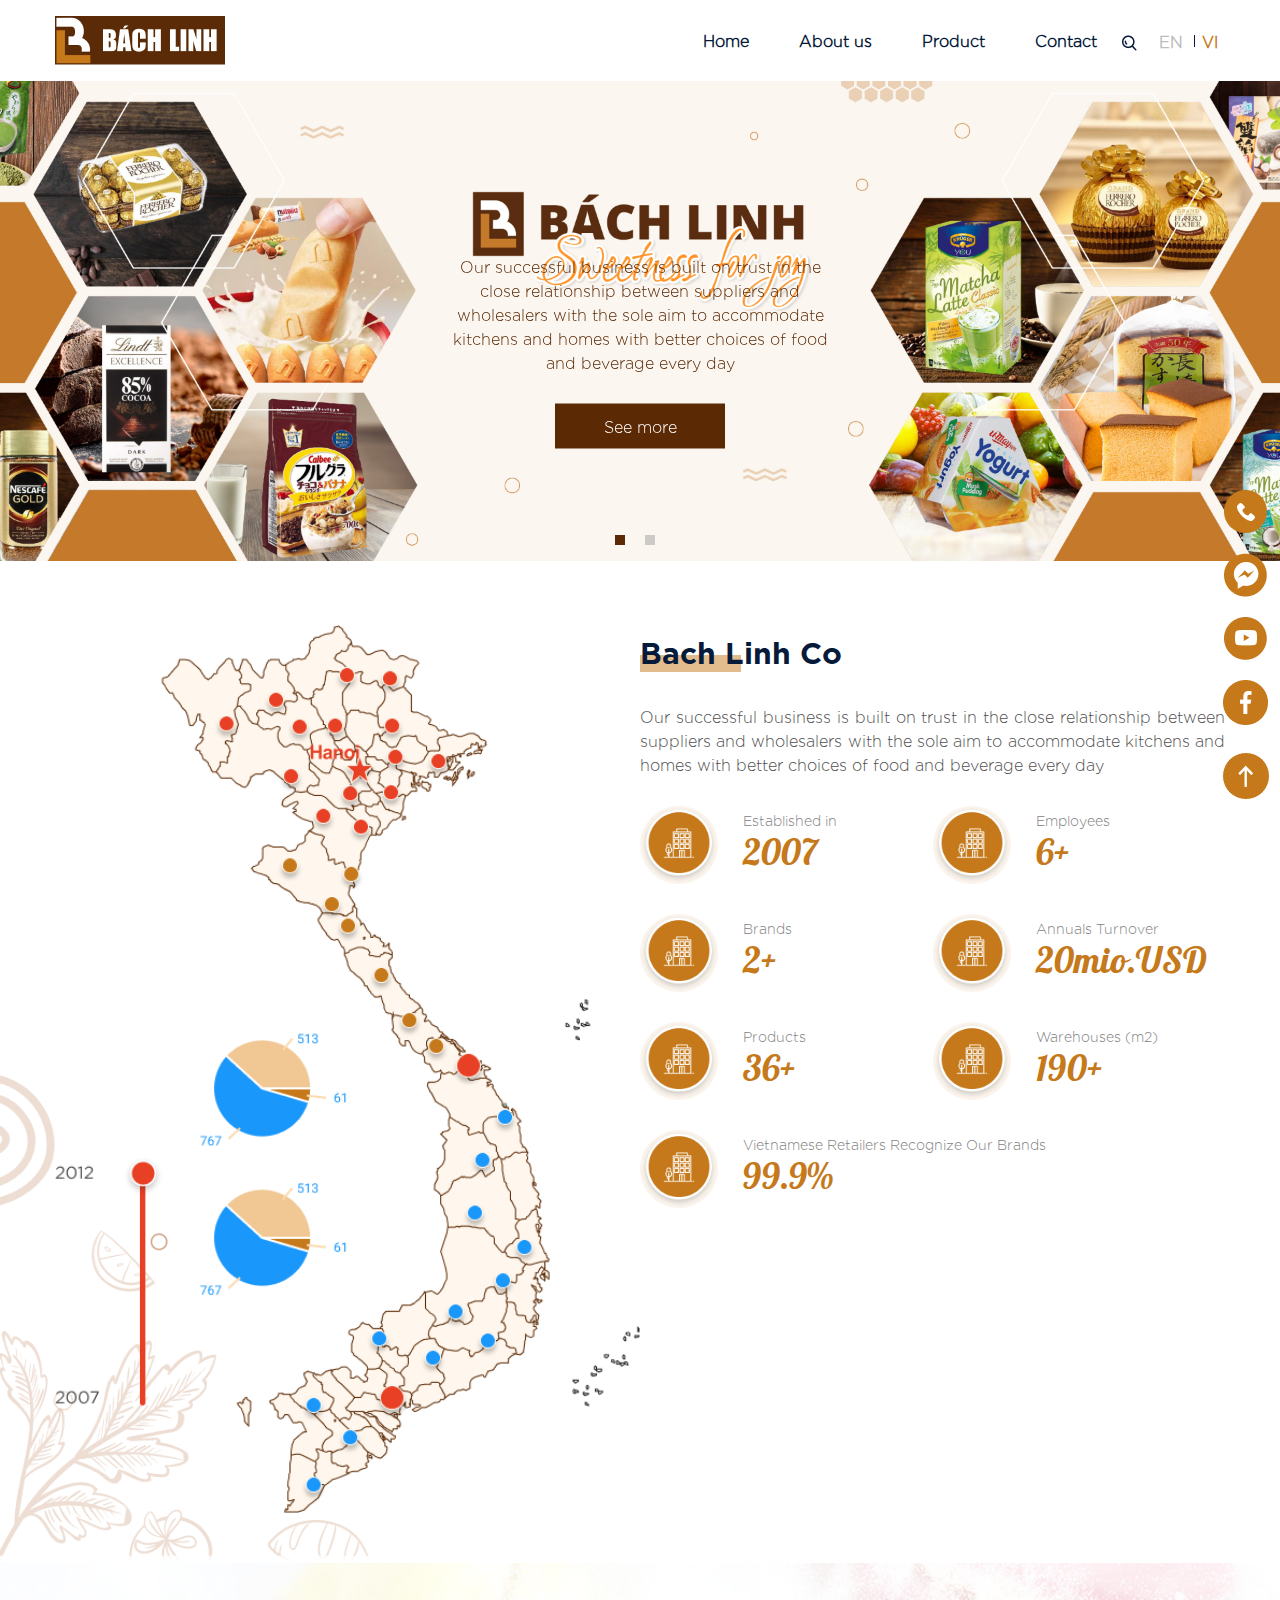
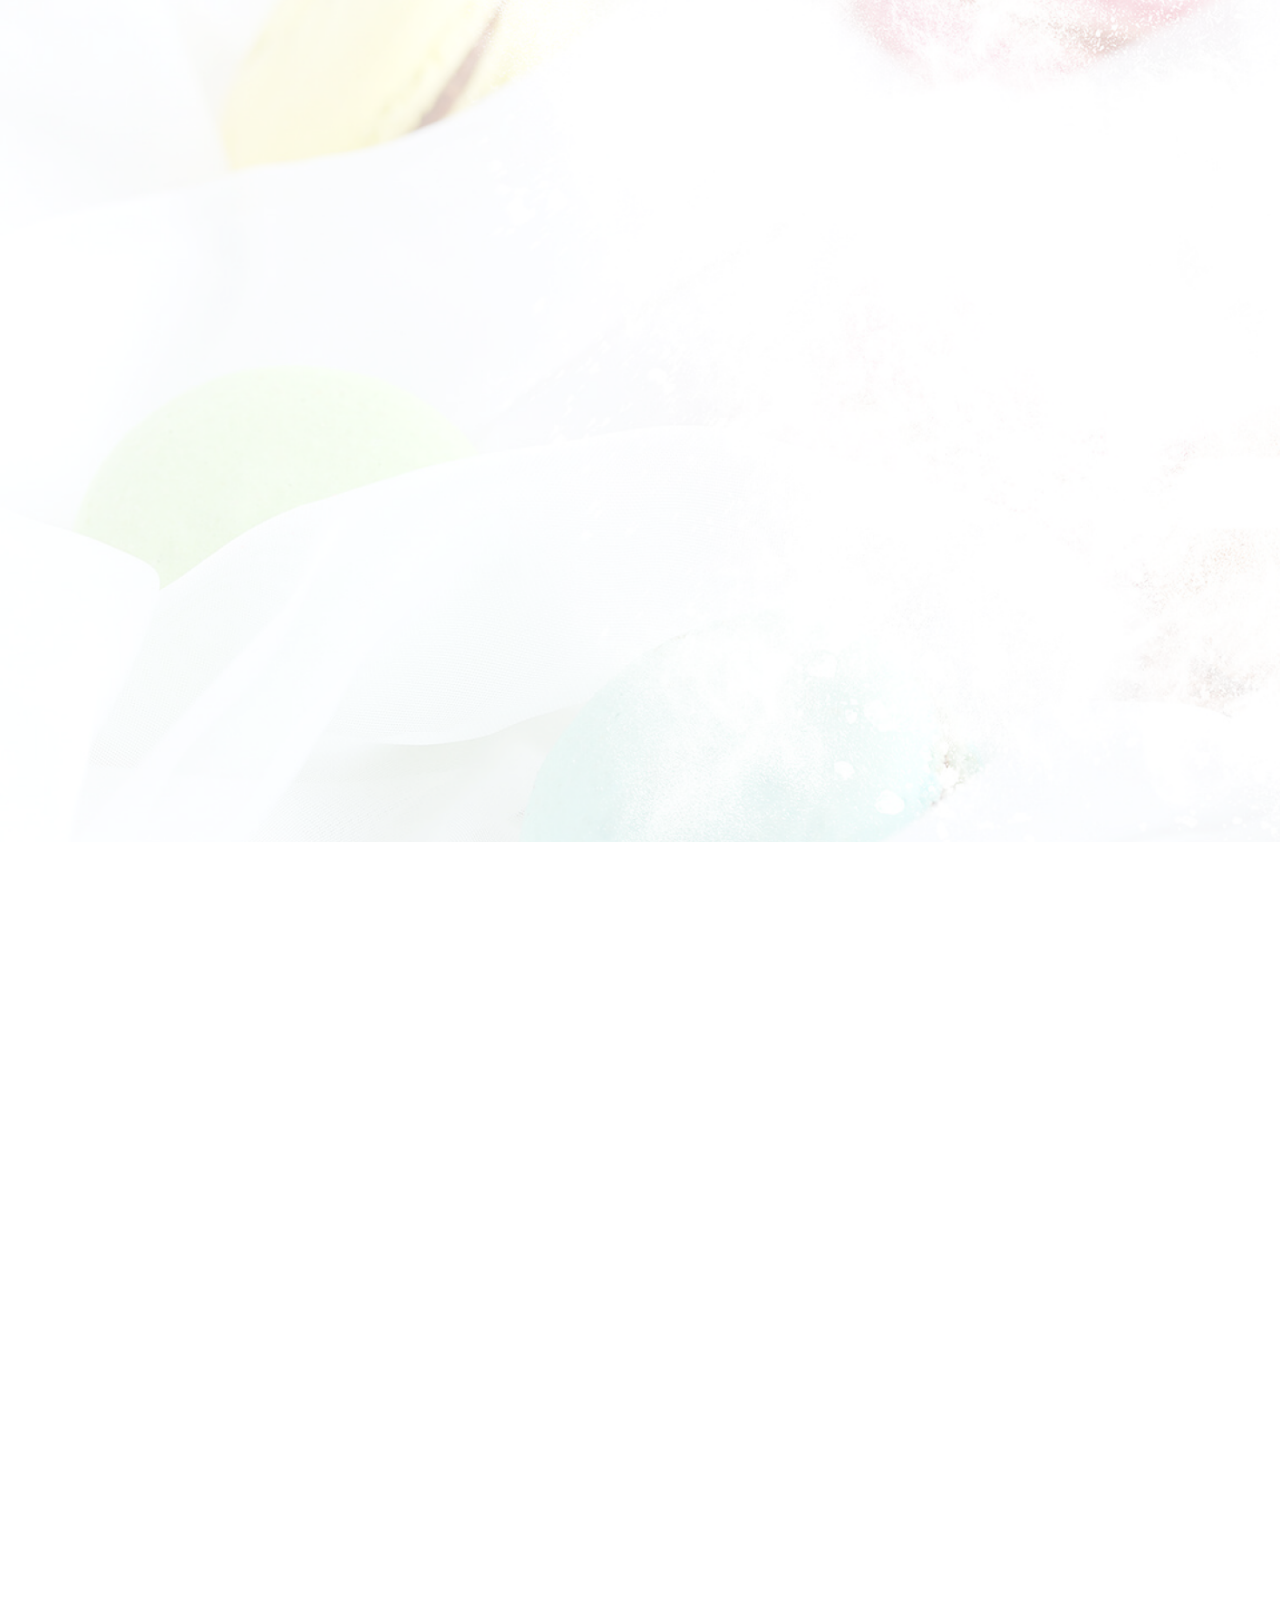
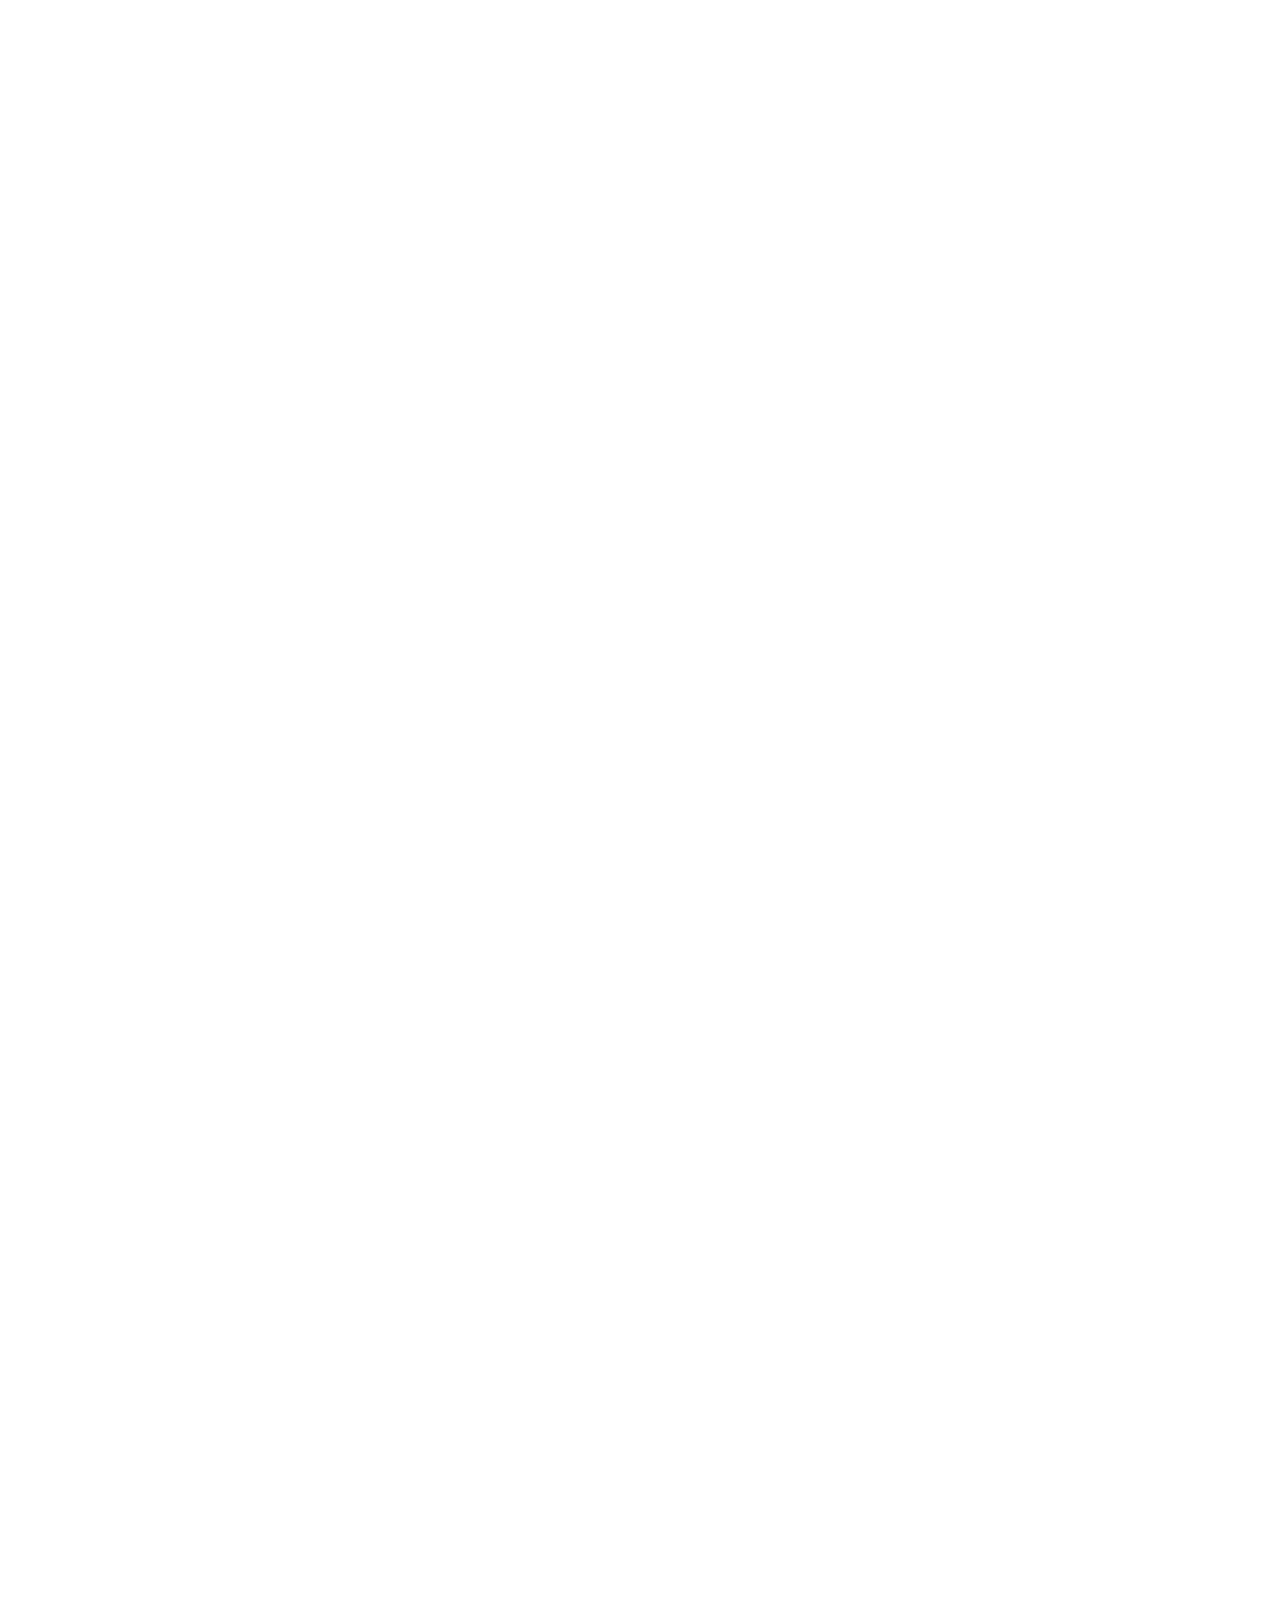
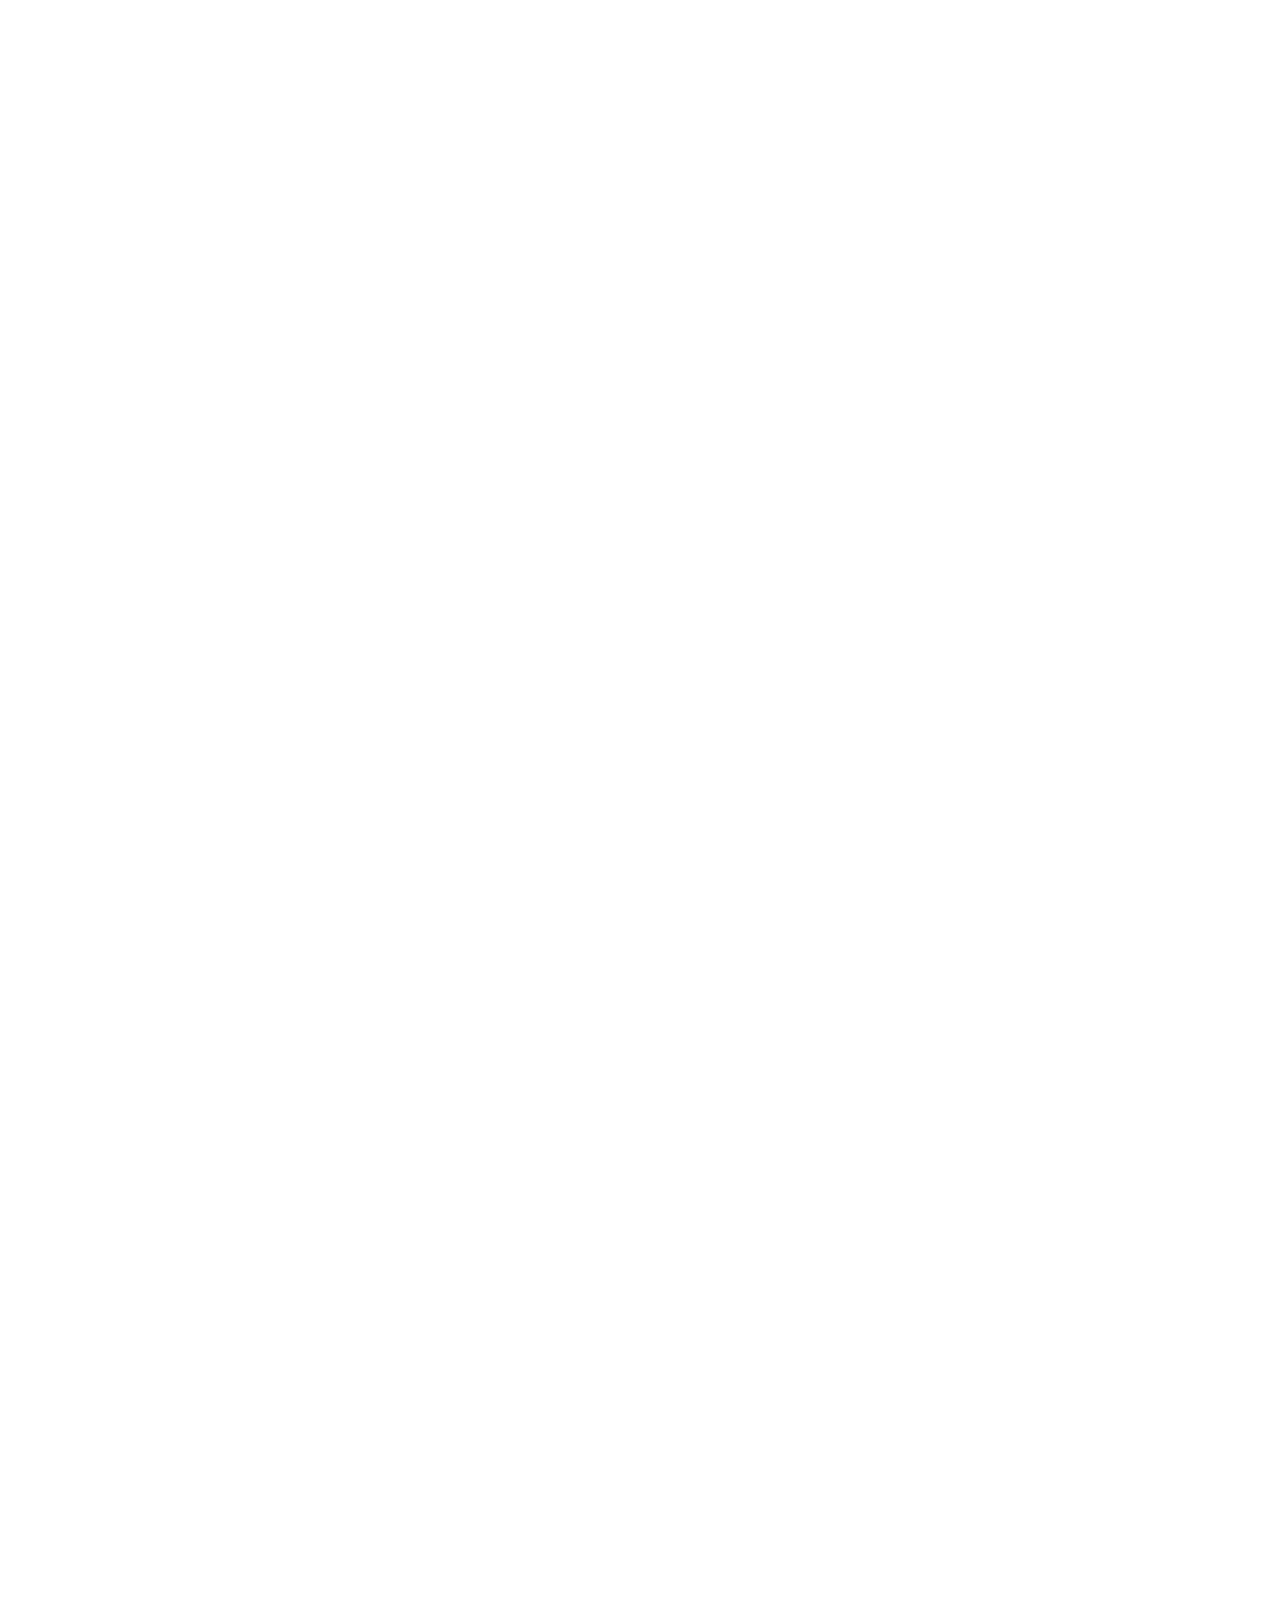
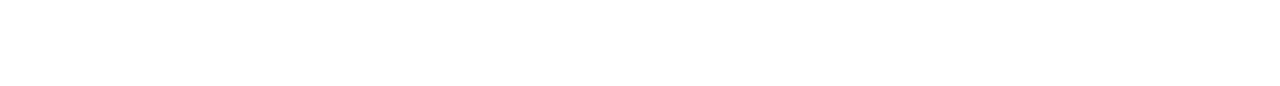
==== index.html @ c482a5f1 "bachlinh" ====
<!DOCTYPE html>
<html>
<head>
	<title> 37 Bách Linh </title>
    <meta http-equiv="content-type" content="text/html; charset=utf-8">
    <meta http-equiv="X-UA-Compatible" content="IE=edge" >
    <meta name="viewport" content="width=device-width, initial-scale=1.0, user-scalable=no" />
    <meta name="description" content="">
    <meta name="keywords" content="">
    <link rel="preconnect" href="https://fonts.gstatic.com">
    <link href="https://fonts.googleapis.com/css2?family=Pattaya&display=swap" rel="stylesheet">
    <link rel="stylesheet" type="text/css" href="./assets/bootstrap/css/bootstrap.min.css">
    <link rel="preconnect" href="https://fonts.gstatic.com">
    <link href="https://fonts.googleapis.com/css2?family=Pacifico&display=swap" rel="stylesheet">
    <link rel="stylesheet" type="text/css" href="./assets/css/style-tr.css">
    <link rel="stylesheet" type="text/css" href="./assets/css/animate.css">
    <link rel="stylesheet" type="text/css" href="./assets/css/aos.css">
    <link rel="stylesheet" type="text/css" href="./assets/css/responsive.css">
    <link rel="stylesheet" type="text/css" href="./assets/slick/slick.css">
    <link rel="stylesheet" type="text/css" href="./assets/slick/slick-theme.css">
    <script src="./assets/js/jquery.min.js" type="text/javascript"></script>
    <script type="text/javascript" src="./assets/slick/slick.min.js"></script>
    <script src="./assets/bootstrap/js/bootstrap.min.js" type="text/javascript"></script>
</head>
<body>

<div class="site36_head_col0_dcentral">
    <div class="container">
        <div class="row">
            <div class="section_header">
                <a href="" title="" class="logo_page"> <img src="./assets/img/logo.png" alt=""> </a>

                <div class="icon_open_menu">
                    <span></span>
                    <span></span>
                    <span></span>
                </div>

                <div class="menu_page">
                    <ul>
                        <li>
                            <a href="" title=""> Home </a>
                        </li>
                        <li>
                            <a href="" title=""> About us </a>
                        </li>
                        <li>
                            <a href="" title=""> Product </a>
                            <div class="submenu">
                                <ul>
                                    <li> <a href="" title=""> Sweets </a> </li>
                                    <li> <a href="" title=""> Biscuits </a> </li>
                                    <li> <a href="" title=""> Beverages </a> </li>
                                    <li> <a href="" title=""> Snacks </a> </li>
                                    <li> <a href="" title=""> Nuts, seeds </a> </li>
                                    <li> <a href="" title=""> Starch </a> </li>
                                    <li> <a href="" title=""> Seasonal products </a> </li>
                                    <li> <a href="" title=""> Kid </a> </li>
                                    <li> <a href="" title=""> Beverages </a> </li>
                                    <li> <a href="" title=""> Gia vị, gia giảm </a> </li>
                                    <li> <a href="" title=""> Frozen food </a> </li>
                                </ul>
                            </div>
                        </li>
                        <li>
                            <a href="" title=""> Contact </a>
                        </li>
                    </ul>
                </div>

                <div class="form_lang">
                    <div class="form_page">
                        <span class="open_form"> <img src="./assets/img/search.png" alt=""> </span>
                        <form class="form_search">
                            <input type="text" name="" placeholder="Search...">
                            <button class="btn_search"> <img src="./assets/img/search.png" alt=""> </button>
                        </form>
                    </div>

                    <div class="language_page">
                        <a href="" title="" class=""> en </a>
                        <a href="" title="" class="active"> vi </a>
                    </div>
                </div>
            </div>
        </div>
    </div>
</div>

<div class="site37_bann_col0_slide" id="site37_bann_col0_slide">
    <div class="slider_homepage">
        <div class="item_slide">
            <img src="./assets/img/b1.png" alt="">
            <div class="content">
                <p>Our successful business is built on trust in the close relationship between suppliers and wholesalers with the sole aim to accommodate kitchens and homes with better choices of food and beverage every day</p>
                <button class="btn_slide"> See more </button>
            </div>
        </div>
        <div class="item_slide">
            <img src="./assets/img/b1.png" alt="">
            <div class="content">
                <p>Our successful business is built on trust in the close relationship between suppliers and wholesalers with the sole aim to accommodate kitchens and homes with better choices of food and beverage every day</p>
                <button class="btn_slide"> See more </button>
            </div>
        </div>
    </div>
</div>

<div class="site37_html_col12_bachlinhco">
    <div class="container">
        <div class="row">
            <div class="bando_element wow fadeInLeft" data-wow-delay="400ms">
                <img src="./assets/img/bando.png" alt="">
            </div>

            <div class="content_element wow fadeInRight" data-wow-delay="500ms">
                <div class="title_basic">
                    <h2><span>Bach Linh Co</span></h2>
                    <p>Our successful business is built on trust in the close relationship between suppliers and wholesalers with the sole aim to accommodate kitchens and homes with better choices of food and beverage every day</p>
                </div>

                <div class="icon_box">
                    <div class="countdown_about">
                        <div class="col_counter">
                            <div class="img">
                                <img src="./assets/img/Group 427319981.png" alt="">
                                <img src="./assets/img/Group 427319988.png" class="img_hover" alt="">
                            </div>
                            <div class="content">
                                <div class="counter-title">  Established in</div>
                                <div class="counter-number" id="num-0">2007</div>    
                            </div>                        
                        </div>
                        <div class="col_counter">
                            <div class="img">
                                <img src="./assets/img/Group 427319981.png" alt="">
                                <img src="./assets/img/Group 427319988.png" class="img_hover" alt="">
                            </div>
                            <div class="content">
                                <div class="counter-title">  Employees</div>
                                <div class="counter-number" id="num-1">0+</div>  
                            </div>                                                      
                        </div>
                        <div class="col_counter">
                            <div class="img">
                                <img src="./assets/img/Group 427319981.png" alt="">
                                <img src="./assets/img/Group 427319988.png" class="img_hover" alt="">
                            </div>
                            <div class="content">
                                <div class="counter-title">  Brands</div>
                                <div class="counter-number" id="num-2">0+</div>
                            </div>                           
                        </div>
                        <div class="col_counter">
                            <div class="img">
                                <img src="./assets/img/Group 427319981.png" alt="">
                                <img src="./assets/img/Group 427319988.png" class="img_hover" alt="">
                            </div>
                            <div class="content">
                                <div class="counter-title">  Annuals Turnover</div>
                                <div class="counter-number" id="num-6">20mio.USD</div>
                            </div>                    
                        </div>
                        <div class="col_counter">
                            <div class="img">
                                <img src="./assets/img/Group 427319981.png" alt="">
                                <img src="./assets/img/Group 427319988.png" class="img_hover" alt="">
                            </div>
                            <div class="content">
                                <div class="counter-title">  Products</div>
                                <div class="counter-number" id="num-3">0+</div>
                            </div>
                        </div>
                        <div class="col_counter">
                            <div class="img">
                                <img src="./assets/img/Group 427319981.png" alt="">
                                <img src="./assets/img/Group 427319988.png" class="img_hover" alt="">
                            </div>
                            <div class="content">
                                <div class="counter-title">  Warehouses (m2)</div>
                                <div class="counter-number" id="num-4">0+</div>
                            </div>
                        </div>
                        <div class="col_counter">
                            <div class="img">
                                <img src="./assets/img/Group 427319981.png" alt="">
                                <img src="./assets/img/Group 427319988.png" class="img_hover" alt="">
                            </div>
                            <div class="content">
                                <div class="counter-title">  Vietnamese Retailers Recognize Our Brands</div>
                                <div class="counter-number" id="num-5">99.9%</div>
                            </div>
                        </div>
                    </div>
                </div>
            </div>
        </div>
    </div>
</div>

<div class="site37_intr_col12_bachlinh">
    <div class="container">
        <div class="row">
            <div class="img_about wow fadeInLeft" data-wow-delay="550ms">
                <span class=" ">
                    <img src="./assets/img/a1.png" alt="">
                </span>
                <span class=" ">
                    <img src="./assets/img/a2.png" alt="">
                </span>
            </div>
            <div class="content_about wow fadeInRight" data-wow-delay="550ms">
                <div class="title_basic">
                    <h2><span>About us</span></h2>
                </div>
                <p>We started out as a humble confectionery retail store located in the heart of Hanoi back in the 1990s, our commitment towards creating and nurturing strong customer and supplier relationships has attributed to our company’s reputation as one of the most trusted confectionery importer and wholesaler in the area, and gradually lead to the established of Bach Linh Co. in July 2007. </p>
                <p>After  14 years of operating, our organization’s history is highlighted by expansion, thanks to our driving commitment in bringing all the finest tastes to every corner in Vietnam; the constant support from our wholesaler partners; and the mutual trust built over time with many suppliers all over the world. </p>
                <button class="btn_xemthem">
                    See more <img src="./assets/img/xemthem.png" alt="">
                </button>
            </div>
        </div>
    </div>
</div>

<div class="site37_html_col0_ourranges wow fadeInUp" data-wow-delay="450ms">
    <div class="container">
        <div class="row">
            <div class="title_white">
                <h2><span>Our Ranges</span></h2>
            </div>

            <div class="category_element">
                <div class="box_slider_for">
                    <h2>Đại Tân Việt (New Viet Dairy) mang đến cho Khách Hàng sản phẩm nguyên liệu với tính năng và giá cả phù hợp, chất lượng đảm bảo...</h2>
                    <div class="slider_for">
                        <div class="item">
                            <div class="img">
                                <img src="./assets/img/s1.png" alt="">
                            </div>
                            <div class="category">
                                <p> Sweets </p>
                            </div>
                            <div class="btn_slider">
                                <button class="btn_xemthem"> See more <img src="./assets/img/xemthem.png" alt=""> </button>
                            </div>
                        </div>
                        <div class="item">
                            <div class="img">
                                <img src="./assets/img/s1.png" alt="">
                            </div>
                            <div class="category">
                                <p> Sweets </p>
                            </div>
                            <div class="btn_slider">
                                <button class="btn_xemthem"> See more <img src="./assets/img/xemthem.png" alt=""> </button>
                            </div>
                        </div>
                        <div class="item">
                            <div class="img">
                                <img src="./assets/img/s1.png" alt="">
                            </div>
                            <div class="category">
                                <p> Sweets </p>
                            </div>
                            <div class="btn_slider">
                                <button class="btn_xemthem"> See more <img src="./assets/img/xemthem.png" alt=""> </button>
                            </div>
                        </div>
                        <div class="item">
                            <div class="img">
                                <img src="./assets/img/s1.png" alt="">
                            </div>
                            <div class="category">
                                <p> Sweets </p>
                            </div>
                            <div class="btn_slider">
                                <button class="btn_xemthem"> See more <img src="./assets/img/xemthem.png" alt=""></button>
                            </div>
                        </div>
                    </div>
                </div>

                <div class="box_slider_nav">
                    <div class="slider_nav">
                        <div class="item">
                            <a href="" class="img">
                                <img src="./assets/img/s2.png" alt="">
                            </a>
                            <a href="" class="img">
                                <img src="./assets/img/s3.png" alt="">
                            </a>
                            <a href="" class="img">
                                <img src="./assets/img/s4.png" alt="">
                            </a>
                            <a href="" class="img">
                                <img src="./assets/img/s5.png" alt="">
                            </a>
                        </div>

                        <div class="item">
                            <a href="" class="img">
                                <img src="./assets/img/s2.png" alt="">
                            </a>
                            <a href="" class="img">
                                <img src="./assets/img/s3.png" alt="">
                            </a>
                            <a href="" class="img">
                                <img src="./assets/img/s4.png" alt="">
                            </a>
                            <a href="" class="img">
                                <img src="./assets/img/s5.png" alt="">
                            </a>
                        </div>

                        <div class="item">
                            <a href="" class="img">
                                <img src="./assets/img/s2.png" alt="">
                            </a>
                            <a href="" class="img">
                                <img src="./assets/img/s3.png" alt="">
                            </a>
                            <a href="" class="img">
                                <img src="./assets/img/s4.png" alt="">
                            </a>
                            <a href="" class="img">
                                <img src="./assets/img/s5.png" alt="">
                            </a>
                        </div>

                        <div class="item">
                            <a href="" class="img">
                                <img src="./assets/img/s2.png" alt="">
                            </a>
                            <a href="" class="img">
                                <img src="./assets/img/s3.png" alt="">
                            </a>
                            <a href="" class="img">
                                <img src="./assets/img/s4.png" alt="">
                            </a>
                            <a href="" class="img">
                                <img src="./assets/img/s5.png" alt="">
                            </a>
                        </div>
                        
                    </div>
                </div>
            </div>
        </div>
    </div>
</div>

<div class="site37_html_col0_oursupplier wow fadeInUp" data-wow-delay="450ms">
    <div class="container">
        <div class="row">
            <div class="title_white">
                <h2><span>Our Supplier</span></h2>
            </div>

            <div class="oursupplier_element">
                <div class="map_box">
                    <img src="./assets/img/mapbox.png" class="map_img" usemap="#image-map">

                    <map name="image-map">
                        <ul class="nav nav-tabs nav_tabs">
                            <li class="active"><a data-toggle="tab" href="#home">
                                <area target="" alt="" title="" href="javascript:;" coords="303,144,296,137,308,133,322,133,322,139,333,167,327,179,333,195,329,202,327,214,335,223,343,234,346,241,337,249,331,247,327,251,324,255,320,262,319,267,313,261,304,250,300,245,308,263,298,262,293,259,288,252,277,258,274,263,267,265,260,264,261,252,274,251,276,241,266,237,275,231,270,225,261,229,256,225,269,213,275,218,285,224,296,216,295,206,289,206,264,191,255,193,248,188,257,181,270,184,281,198,289,196,300,183,311,169,311,160,311,152" shape="poly">
                            </a></li>
                            <li><a data-toggle="tab" href="#menu1">
                                <area target="" alt="" title="" href="javascript:;" coords="419,264,426,261,431,253,436,245,444,243,450,254,453,261,468,264,482,264,495,261,493,251,502,243,513,249,517,259,512,268,497,275,495,280,498,300,490,309,477,314,466,312,457,298,451,290,444,290,435,290,422,284,427,273" shape="poly">
                            </a></li>
                            <li><a data-toggle="tab" href="#menu2">
                                <area target="" alt="" title="" href="javascript:;" coords="500,317,488,319,504,302,515,311,517,314,509,317" shape="poly">
                            </a></li>
                            <li><a data-toggle="tab" href="#menu3">
                                <area target="" alt="" title="" href="javascript:;" coords="531,258,540,266,537,285,527,295,509,297,517,280" shape="poly">
                            </a></li>
                        </ul>
                    </map>
                </div>

                <div class="tab-content tab_content thuonghieu_box">
                    <div id="home" class="box_item tab-pane fade in active">
                        <p>Chúng tôi cung cấp đa dạng các loại thực phẩm nhập khẩu có thương hiệu trung và cao cấp cho tất cả các nhà bán lẻ và chuỗi cửa hàng tiện dụng.</p>
                        <div class="thuong_item">
                            <div class="img">
                                <img src="./assets/img/t1.png" alt="">
                            </div>
                            <div class="img">
                                <img src="./assets/img/t1.png" alt="">
                            </div>
                            <div class="img">
                                <img src="./assets/img/t1.png" alt="">
                            </div>
                            <div class="img">
                                <img src="./assets/img/t1.png" alt="">
                            </div>
                            <div class="img">
                                <img src="./assets/img/t1.png" alt="">
                            </div>
                            <div class="img">
                                <img src="./assets/img/t1.png" alt="">
                            </div>
                            <div class="img">
                                <img src="./assets/img/t1.png" alt="">
                            </div>
                            <div class="img">
                                <img src="./assets/img/t1.png" alt="">
                            </div>
                            <div class="img">
                                <img src="./assets/img/t1.png" alt="">
                            </div>
                            <div class="img">
                                <img src="./assets/img/t1.png" alt="">
                            </div>
                            <div class="img">
                                <img src="./assets/img/t1.png" alt="">
                            </div>
                            <div class="img">
                                <img src="./assets/img/t1.png" alt="">
                            </div>
                            <div class="div_btn_xemthem">
                                <button class="btn_xemthem" tabindex="0">
                                    See more <img src="./assets/img/xemthem.png" alt="">
                                </button>
                            </div>
                        </div>
                    </div>
                    <div id="menu1" class="box_item tab-pane fade">
                        <p>Chúng tôi cung cấp đa dạng các loại thực phẩm nhập khẩu có thương hiệu trung và cao cấp cho tất cả các nhà bán lẻ và chuỗi cửa hàng tiện dụng.</p>
                        <div class="thuong_item">
                            <div class="img">
                                <img src="./assets/img/t2.png" alt="">
                            </div>
                            <div class="img">
                                <img src="./assets/img/t2.png" alt="">
                            </div>
                            <div class="img">
                                <img src="./assets/img/t2.png" alt="">
                            </div>
                            <div class="img">
                                <img src="./assets/img/t2.png" alt="">
                            </div>
                            <div class="img">
                                <img src="./assets/img/t2.png" alt="">
                            </div>
                            <div class="img">
                                <img src="./assets/img/t2.png" alt="">
                            </div>
                            <div class="img">
                                <img src="./assets/img/t2.png" alt="">
                            </div>
                            <div class="img">
                                <img src="./assets/img/t2.png" alt="">
                            </div>
                            <div class="img">
                                <img src="./assets/img/t2.png" alt="">
                            </div>
                            <div class="img">
                                <img src="./assets/img/t2.png" alt="">
                            </div>
                            <div class="img">
                                <img src="./assets/img/t2.png" alt="">
                            </div>
                            <div class="img">
                                <img src="./assets/img/t2.png" alt="">
                            </div>
                            <div class="div_btn_xemthem">
                                <button class="btn_xemthem" tabindex="0">
                                    See more <img src="./assets/img/xemthem.png" alt="">
                                </button>
                            </div>
                        </div>
                    </div>
                    <div id="menu2" class="box_item tab-pane fade">
                        <p>Chúng tôi cung cấp đa dạng các loại thực phẩm nhập khẩu có thương hiệu trung và cao cấp cho tất cả các nhà bán lẻ và chuỗi cửa hàng tiện dụng.</p>
                        <div class="thuong_item">
                            <div class="img">
                                <img src="./assets/img/t3.png" alt="">
                            </div>
                            <div class="img">
                                <img src="./assets/img/t3.png" alt="">
                            </div>
                            <div class="img">
                                <img src="./assets/img/t3.png" alt="">
                            </div>
                            <div class="img">
                                <img src="./assets/img/t3.png" alt="">
                            </div>
                            <div class="img">
                                <img src="./assets/img/t3.png" alt="">
                            </div>
                            <div class="img">
                                <img src="./assets/img/t3.png" alt="">
                            </div>
                            <div class="img">
                                <img src="./assets/img/t3.png" alt="">
                            </div>
                            <div class="img">
                                <img src="./assets/img/t3.png" alt="">
                            </div>
                            <div class="img">
                                <img src="./assets/img/t3.png" alt="">
                            </div>
                            <div class="img">
                                <img src="./assets/img/t3.png" alt="">
                            </div>
                            <div class="img">
                                <img src="./assets/img/t3.png" alt="">
                            </div>
                            <div class="img">
                                <img src="./assets/img/t3.png" alt="">
                            </div>
                            <div class="div_btn_xemthem">
                                <button class="btn_xemthem" tabindex="0">
                                    See more <img src="./assets/img/xemthem.png" alt="">
                                </button>
                            </div>
                        </div>
                    </div>
                    <div id="menu3" class="box_item tab-pane fade">
                        <p>Chúng tôi cung cấp đa dạng các loại thực phẩm nhập khẩu có thương hiệu trung và cao cấp cho tất cả các nhà bán lẻ và chuỗi cửa hàng tiện dụng.</p>
                        <div class="thuong_item">
                            <div class="img">
                                <img src="./assets/img/t4.png" alt="">
                            </div>
                            <div class="img">
                                <img src="./assets/img/t4.png" alt="">
                            </div>
                            <div class="img">
                                <img src="./assets/img/t4.png" alt="">
                            </div>
                            <div class="img">
                                <img src="./assets/img/t4.png" alt="">
                            </div>
                            <div class="img">
                                <img src="./assets/img/t4.png" alt="">
                            </div>
                            <div class="img">
                                <img src="./assets/img/t4.png" alt="">
                            </div>
                            <div class="img">
                                <img src="./assets/img/t4.png" alt="">
                            </div>
                            <div class="img">
                                <img src="./assets/img/t4.png" alt="">
                            </div>
                            <div class="img">
                                <img src="./assets/img/t4.png" alt="">
                            </div>
                            <div class="img">
                                <img src="./assets/img/t4.png" alt="">
                            </div>
                            <div class="img">
                                <img src="./assets/img/t4.png" alt="">
                            </div>
                            <div class="img">
                                <img src="./assets/img/t4.png" alt="">
                            </div>
                            <div class="div_btn_xemthem">
                                <button class="btn_xemthem" tabindex="0">
                                    See more <img src="./assets/img/xemthem.png" alt="">
                                </button>
                            </div>
                        </div>
                    </div>
                </div>

                
            </div>

            
        </div>
    </div>
</div>

<div class="site37_html_col0_ourprivatelable wow fadeInUp" data-wow-delay="450ms">
    <div class="container">
        <div class="row">
            <div class="title_white">
                <h2><span>Our Private Lable</span></h2>
            </div>

            <div class="slider_element">
                <div class="slider_for_our">
                    <a href="" title="" class="img">
                        <img src="./assets/img/o1.png" alt="">
                    </a>
                    <a href="" title="" class="img">
                        <img src="./assets/img/o1.png" alt="">
                    </a>
                </div>

                <div class="slider_nav_our">
                    <div class="item">
                        <h2>Lemeci</h2>

                        <p>Là thương hiệu bánh quy tổng hợp lấy cảm hứng từ những chiếc bánh quy bơ Biscuiterie De L'Abbaye nổi tiếng của nước Pháp với lịch sử hơn 100 năm. Sức hấp dẫn đặc biệt của Lemeci đến từ hương vị dịu dàng của bơ ngon, caramel và đường rắc hòa quyện trong một tỷ lệ cân đối, nướng lên thơm phức với một quy trình nhiệt hoàn hảo. Lemeci French Butter Cookies Premium được tạo ra hoàn toàn từ nguồn nguyên liệu tự nhiên cao cấp lấy từ những nông trường rộng lớn tại miền Tây Bắc nước Pháp. Công thức bánh truyền thống, tỷ lệ pha trộn nguyên liệu hoàn hảo, kết cấu giòn tan hòa quyện với vị bơ ngọt ngào cùng niềm đam mê bỏng cháy với những chiếc bánh an toàn cho sức khỏe người dùng... là những yếu tố tạo nên sức hút trường tồn của những chiếc bánh quy bơ độc đáo này.</p>

                        <button class="btn_xemthem">
                            See more <img src="./assets/img/xemthem.png" alt="">
                        </button>
                    </div>

                    <div class="item">
                        <h2>Lemeci</h2>
                        
                        <p>Là thương hiệu bánh quy tổng hợp lấy cảm hứng từ những chiếc bánh quy bơ Biscuiterie De L'Abbaye nổi tiếng của nước Pháp với lịch sử hơn 100 năm. Sức hấp dẫn đặc biệt của Lemeci đến từ hương vị dịu dàng của bơ ngon, caramel và đường rắc hòa quyện trong một tỷ lệ cân đối, nướng lên thơm phức với một quy trình nhiệt hoàn hảo. Lemeci French Butter Cookies Premium được tạo ra hoàn toàn từ nguồn nguyên liệu tự nhiên cao cấp lấy từ những nông trường rộng lớn tại miền Tây Bắc nước Pháp. Công thức bánh truyền thống, tỷ lệ pha trộn nguyên liệu hoàn hảo, kết cấu giòn tan hòa quyện với vị bơ ngọt ngào cùng niềm đam mê bỏng cháy với những chiếc bánh an toàn cho sức khỏe người dùng... là những yếu tố tạo nên sức hút trường tồn của những chiếc bánh quy bơ độc đáo này.</p>

                        <button class="btn_xemthem">
                            See more <img src="./assets/img/xemthem.png" alt="">
                        </button>
                    </div>
                </div>
            </div>
        </div>
    </div>
</div>


<div class="site37_html_col0_shopnow wow fadeInUp" data-wow-delay="450ms">
    <div class="container">
        <div class="row">
            <div class="shopnow_element">
                <h2> We also deliver to your home </h2>
                <button class="btn_xemthem">
                    Shop now <img src="./assets/img/xemthem.png" alt="">
                </button>
            </div>
        </div>
    </div>
</div>

<div class="site37_foot_col0_bachlinh wow fadeInUp" data-wow-delay="450ms">
    <div class="container">
        <div class="row">
            <div class="footer_item">
                <a href="" title="" class="logo_footer">
                    <img src="./assets/img/lgft.png" alt="">
                </a>
                <div class="info_ft">
                    <p>MST: 0106674016 - Ngày cấp: 24/10/2014</p>
                    <p>Nơi cấp: Phòng Đăng ký kinh doanh - Sở KH&ĐT TP Hà Nội</p>
                    <div class="item">
                        <p><strong>Trụ sở chính:</strong> No. 33, Tho Nhuom Street, Cua Nam ward, Hoan Kiem District, Hanoi, Vietnam</p>
                        <p>
                            <span> <img src="./assets/img/phone.png" alt=""> <label>04.39387607</label></span>
                            <span> <img src="./assets/img/mail.png" alt=""> <label>bachlinh.ltd@gmail.com</label></span>
                        </p>
                    </div>
                    <div class="item">
                        <p><strong> Showroom 1:</strong> 33 Thợ Nhuộm, Cửa Nam, Hoàn Kiếm, HN</p>
                        <p>
                            <span> <img src="./assets/img/phone.png" alt=""> <label>04.39387607</label></span>
                        </p>
                    </div>
                    <div class="item">
                        <p><strong>Showroom 3:</strong> 57 Đường Thành, Cửa Đông, Hoàn Kiếm</p>
                        <p>
                            <span> <img src="./assets/img/phone.png" alt=""> <label>04.39387607</label></span>
                        </p>
                    </div>
                    <div class="item">
                        <p><strong>Showroom 4:</strong> 271 Giảng Võ. Cát Linh, Đống Đa, Hà Nội</p>
                        <p>
                            <span> <img src="./assets/img/phone.png" alt=""> <label>04.39387607</label></span>
                        </p>
                    </div>
                </div>                
            </div>

            <div class="footer_item">
                <h2>THÔNG TIN</h2>
                <ul>
                   <li> <a href="" title=""> Chính sách thanh toán</a> </li>
                   <li> <a href="" title=""> Chính sách vận chuyển</a> </li>
                   <li> <a href="" title=""> Chính sách đổi trả</a> </li>
                   <li> <a href="" title=""> Chính sách bảo hành</a> </li>
                </ul>
                <div class="icon_ft">
                    <a href="" title=""> <img src="./assets/img/icon1.png" alt=""> </a>
                    <a href="" title=""> <img src="./assets/img/icon2.png" alt=""> </a>
                    <a href="" title=""> <img src="./assets/img/icon3.png" alt=""> </a>
                    <a href="" title=""> <img src="./assets/img/icon4.png" alt=""> </a>
                    <a href="" title=""> <img src="./assets/img/icon5.png" alt=""> </a>
                    <a href="" title=""> <img src="./assets/img/icon6.png" alt=""> </a>
                </div>
                <div class="img_ft">
                     <img src="./assets/img/icon7.png" alt=""> 
                </div>
            </div>

            <div class="footer_item">
                <h2>GOOGLE MAP</h2>
                <div class="map">
                    <iframe src="https://www.google.com/maps/embed?pb=!1m18!1m12!1m3!1d3724.1219611587744!2d105.8422876153323!3d21.027805493185955!2m3!1f0!2f0!3f0!3m2!1i1024!2i768!4f13.1!3m3!1m2!1s0x3135ab96f085f0cd%3A0x4496240ae5702320!2zMzMgVGjhu6MgTmh14buZbSwgQ-G7rWEgTmFtLCBIb8OgbiBLaeG6v20sIEjDoCBO4buZaSwgVmlldG5hbQ!5e0!3m2!1sen!2s!4v1622168933086!5m2!1sen!2s" width="600" height="450" style="border:0;" allowfullscreen="" loading="lazy"></iframe>
                </div>
            </div>
        </div>
    </div>

    <div class="copyrighter">
        <p>Copyright 2021 Bách Linh - All Rights Reserved</p>
    </div>
</div>











<div class="site35_icon_col12_iconlienhe">
    <a href="#" class="zalo-btn"><img src="./assets/img/tphone.png" alt=""></a>
    <a href="#" class="zalo-btn"><img src="./assets/img/tmess.png" alt=""></a>
    <a href="#" class="zalo-btn"><img src="./assets/img/tyou.png" alt=""></a>
    <a href="#" class="zalo-btn"><img src="./assets/img/tfb.png" alt=""></a>
</div>

<a href="#" class="icon-link backtotop" title=""> <img src="./assets/img/ttop.png" alt=""> </a>


<script type="text/javascript" src="./assets/js/wow.min.js"></script>
<script type="text/javascript" src="./assets/js/aos.js"></script>
<script type="text/javascript" src="./assets/js/custrom-tr.js"></script>
<script type="text/javascript" src="./assets/js/jquery.maphilight.min.js"></script>
<script>
    $('.map_img').maphilight();
</script>

</body>
</html>
---- assets/css/style-tr.css ----
a {
  -webkit-transition: 0.5s;
  transition: 0.5s;
}
a:hover {
  text-decoration: none;
}

ul {
  padding: 0;
  margin: 0;
  list-style: none;
}

h1, h2, h3, h4, h5, h6, p {
  margin: 0;
}

input:focus, textarea:focus {
  outline: 0;
}
input:focus::-webkit-input-placeholder, textarea:focus::-webkit-input-placeholder {
  /*opacity: 0;*/
}
input:focus::-moz-placeholder, textarea:focus::-moz-placeholder {
  /*opacity: 0;*/
}
input:focus:-ms-input-placeholder, textarea:focus:-ms-input-placeholder {
  /*opacity: 0;*/
}
input:focus::-ms-input-placeholder, textarea:focus::-ms-input-placeholder {
  /*opacity: 0;*/
}
input:focus::placeholder, textarea:focus::placeholder {
  /*opacity: 0;*/
}

select:focus, a:focus, button:focus {
  outline: 0;
}

@font-face {
  src: url("../fonts/SVN-GothamRegular.otf");
  font-family: SVN-Gotham Regular;
}
@font-face {
  src: url("../fonts/ChakraPetch-Regular.ttf");
  font-family: Chakra Petch;
}
@font-face {
  src: url("../fonts/SVN-Gotham Light.otf");
  font-family: SVN-Gotham;
}
@font-face {
  src: url("../fonts/SVN-Gotham Bold.otf");
  font-family: SVN-Gotham Bold;
}
body {
  font-family: SVN-Gotham;
}

/* site35_icon_col12_iconlienhe */
.site35_icon_col12_iconlienhe {
  position: fixed;
  right: 62px;
  bottom: 165px;
  display: -ms-grid;
  display: grid;
  z-index: 100;
}
.site35_icon_col12_iconlienhe a {
  text-align: center;
  display: block;
  margin: 10px 0;
}
.site35_icon_col12_iconlienhe a img {
  max-width: 100%;
}
@media screen and (max-width: 1400px) {
  .site35_icon_col12_iconlienhe {
    right: 12px;
  }
}
.icon-link {
  position: fixed;
  right: 60px;
  outline: none;
  cursor: pointer;
  width: 48px;
  height: 48px;
  border: 1px solid #fff;
  background: #c5791a;
  border-radius: 50%;
  bottom: 100px;
  z-index: 100;
}
.icon-link img {
  position: absolute;
  top: 50%;
  left: 50%;
  -webkit-transform: translate(-50%, -50%);
          transform: translate(-50%, -50%);
}

@media screen and (max-width: 1400px) {
  .icon-link {
    right: 10px;
  }
}
@media screen and (max-width: 991px) {
  .icon-link {
    bottom: 10px;
  }
}
.bg_page {
  background: -webkit-gradient(linear, left top, right top, color-stop(-6.46%, #9F9E9F), color-stop(23.13%, #F1F1F1), color-stop(49.36%, #FFFFFF), color-stop(76.71%, #F0F0F0), color-stop(100.72%, #9F9E9F));
  background: linear-gradient(90deg, #9F9E9F -6.46%, #F1F1F1 23.13%, #FFFFFF 49.36%, #F0F0F0 76.71%, #9F9E9F 100.72%);
  position: relative;
  overflow: hidden;
  z-index: 0;
}
.bg_page:before {
  position: absolute;
  content: url(./../img/bgpage.png);
  top: 9%;
  left: 0;
  z-index: -1;
}

@media screen and (max-width: 1100px) {
  .bg_page:before {
    display: none;
  }
}
/* site36_head_col0_dcentral */
.site36_head_col0_dcentral {
  background: #FFFFFF;
  -webkit-box-shadow: 0px 7px 16px rgba(0, 0, 0, 0.1);
          box-shadow: 0px 7px 16px rgba(0, 0, 0, 0.1);
  padding: 16px 0;
}
.site36_head_col0_dcentral .section_header {
  display: -webkit-box;
  display: -ms-flexbox;
  display: flex;
  -webkit-box-align: center;
      -ms-flex-align: center;
          align-items: center;
  -webkit-box-orient: horizontal;
  -webkit-box-direction: normal;
      -ms-flex-flow: row wrap;
          flex-flow: row wrap;
  -webkit-box-pack: end;
      -ms-flex-pack: end;
          justify-content: flex-end;
}
.site36_head_col0_dcentral .section_header .logo_page {
  margin-right: auto;
}
.site36_head_col0_dcentral .section_header .icon_open_menu {
  display: none;
  width: 20px;
}
.site36_head_col0_dcentral .section_header .icon_open_menu span {
  display: block;
  width: 100%;
  height: 2px;
  background: #5b2a04;
  margin: 5px 0;
}
.site36_head_col0_dcentral .section_header .menu_page > ul {
  display: -webkit-box;
  display: -ms-flexbox;
  display: flex;
  -webkit-box-align: center;
      -ms-flex-align: center;
          align-items: center;
  -webkit-box-orient: horizontal;
  -webkit-box-direction: normal;
      -ms-flex-flow: row wrap;
          flex-flow: row wrap;
  font-family: SVN-Gotham;
  font-style: normal;
  font-weight: bold;
  font-size: 18px;
  line-height: 23px;
  color: #061A3A;
}
.site36_head_col0_dcentral .section_header .menu_page > ul > li {
  position: relative;
}
.site36_head_col0_dcentral .section_header .menu_page > ul > li > a {
  padding: 26px 25px;
  color: #061A3A;
  font-family: SVN-Gotham;
}
.site36_head_col0_dcentral .section_header .menu_page > ul > li:hover .submenu {
  display: block;
  z-index: 100;
}
.site36_head_col0_dcentral .section_header .menu_page > ul > li .submenu {
  display: none;
  position: absolute;
  width: 282px;
  top: 47px;
  left: 12px;
  background: #fff;
}
.site36_head_col0_dcentral .section_header .menu_page > ul > li .submenu > ul {
  width: 100%;
}
.site36_head_col0_dcentral .section_header .menu_page > ul > li .submenu > ul > li {
  width: 100%;
  border-bottom: 1px solid #d9d9d9;
}
.site36_head_col0_dcentral .section_header .menu_page > ul > li .submenu > ul > li a {
  font-family: SVN-Gotham;
  font-style: normal;
  font-weight: bold;
  font-size: 16px;
  line-height: 21px;
  color: #5A5A5A;
  display: block;
  width: 100%;
  padding: 15px;
}
.site36_head_col0_dcentral .section_header .menu_page > ul > li .submenu > ul > li:hover {
  background: #5B2A06;
}
.site36_head_col0_dcentral .section_header .menu_page > ul > li .submenu > ul > li:hover a {
  color: #fff;
}
.site36_head_col0_dcentral .section_header .form_lang {
  display: -webkit-box;
  display: -ms-flexbox;
  display: flex;
  -webkit-box-align: center;
      -ms-flex-align: center;
          align-items: center;
  -webkit-box-orient: horizontal;
  -webkit-box-direction: normal;
      -ms-flex-flow: row wrap;
          flex-flow: row wrap;
}
.site36_head_col0_dcentral .section_header .form_lang .form_page {
  margin-right: 15px;
  position: relative;
}
.site36_head_col0_dcentral .section_header .form_lang .form_page .open_form img {
  max-width: 100%;
}
.site36_head_col0_dcentral .section_header .form_lang .form_page .open_form img:hover {
  cursor: pointer;
}
.site36_head_col0_dcentral .section_header .form_lang .form_page .form_search {
  display: none;
  background: #5b2a05;
  padding: 5px;
  border-radius: 3px;
  position: absolute;
  width: 300px;
  right: 0;
  top: 47px;
  overflow: hidden;
}
.site36_head_col0_dcentral .section_header .form_lang .form_page .form_search input {
  width: 100%;
  border: none;
  height: 40px;
  padding: 0 15px;
}
.site36_head_col0_dcentral .section_header .form_lang .form_page .form_search input::-webkit-input-placeholder {
  color: #061A3A;
  font-family: SVN-Gotham;
  font-size: 16px;
}
.site36_head_col0_dcentral .section_header .form_lang .form_page .form_search input::-moz-placeholder {
  color: #061A3A;
  font-family: SVN-Gotham;
  font-size: 16px;
}
.site36_head_col0_dcentral .section_header .form_lang .form_page .form_search input:-ms-input-placeholder {
  color: #061A3A;
  font-family: SVN-Gotham;
  font-size: 16px;
}
.site36_head_col0_dcentral .section_header .form_lang .form_page .form_search input::-ms-input-placeholder {
  color: #061A3A;
  font-family: SVN-Gotham;
  font-size: 16px;
}
.site36_head_col0_dcentral .section_header .form_lang .form_page .form_search input::placeholder {
  color: #061A3A;
  font-family: SVN-Gotham;
  font-size: 16px;
}
.site36_head_col0_dcentral .section_header .form_lang .form_page .form_search .btn_search {
  position: absolute;
  right: 0;
  top: 50%;
  -webkit-transform: translate(0, -50%);
          transform: translate(0, -50%);
  border: none;
  background: #ff903b;
  height: 55px;
  width: 55px;
}
.site36_head_col0_dcentral .section_header .form_lang .form_page .form_search .btn_search img {
  -webkit-filter: invert(1);
          filter: invert(1);
}
.site36_head_col0_dcentral .section_header .form_lang .form_page .form_search.active {
  display: block;
}
.site36_head_col0_dcentral .section_header .form_lang .language_page a.active {
  font-family: SVN-Gotham;
  font-style: normal;
  font-weight: bold;
  font-size: 16px;
  line-height: 150%;
  color: #C5791A;
}
.site36_head_col0_dcentral .section_header .form_lang .language_page a {
  font-family: SVN-Gotham;
  font-style: normal;
  font-weight: bold;
  font-size: 16px;
  line-height: 150%;
  color: #BDBDBD;
  padding: 0 7px;
  text-transform: uppercase;
  position: relative;
}
.site36_head_col0_dcentral .section_header .form_lang .language_page a:last-child:before {
  display: none;
}
.site36_head_col0_dcentral .section_header .form_lang .language_page a:before {
  position: absolute;
  content: "";
  width: 1px;
  height: 60%;
  background: #061A3A;
  right: 0;
  top: 50%;
  -webkit-transform: translate(0, -50%);
          transform: translate(0, -50%);
}
.site36_head_col0_dcentral .section_header.active .icon_open_menu span {
  margin: 0;
}
.site36_head_col0_dcentral .section_header.active .icon_open_menu span:nth-child(1) {
  -webkit-transform: rotateZ(45deg);
          transform: rotateZ(45deg);
}
.site36_head_col0_dcentral .section_header.active .icon_open_menu span:nth-child(2) {
  display: none;
}
.site36_head_col0_dcentral .section_header.active .icon_open_menu span:nth-child(3) {
  -webkit-transform: rotateZ(-45deg);
          transform: rotateZ(-45deg);
  margin-top: -1px;
}

.site36_head_col0_dcentral.active {
  position: fixed;
  top: 0;
  left: 0;
  width: 100%;
  z-index: 10;
}

.site36_head_col0_dcentral .section_header .form_lang .form_page .form_search.active {
  display: block;
  z-index: 1;
}

@media screen and (max-width: 1400px) {
  .site36_head_col0_dcentral .section_header .menu_page > ul {
    font-size: 16px;
  }

  .site37_bann_col0_slide .slider_homepage .item_slide .content .btn_slide {
    font-size: 16px !important;
    height: 45px !important;
  }
}
@media screen and (max-width: 1100px) {
  .site36_head_col0_dcentral .section_header .menu_page {
    width: 100%;
    position: fixed;
    top: 96px;
    left: 0;
    background: #fff;
    padding: 15px 0;
    z-index: 1;
  }

  .site36_head_col0_dcentral .section_header .menu_page > ul {
    width: 100%;
  }

  .site36_head_col0_dcentral .section_header .menu_page > ul > li {
    width: 100%;
    padding: 10px 0;
    border-bottom: 1px solid #2c3776;
  }

  .site36_head_col0_dcentral .section_header .menu_page > ul > li > a {
    padding: 0 15px;
    display: block;
    width: 80%;
  }

  .site36_head_col0_dcentral .section_header .menu_page > ul > li .submenu {
    position: initial;
    width: 100%;
    top: inherit;
    background: #2c3776;
    margin-top: 10px;
  }

  .site36_head_col0_dcentral .section_header .menu_page > ul > li .submenu > ul > li a {
    padding: 15px 30px;
    color: #fff;
    font-family: SVN-Gotham;
    font-weight: normal;
  }

  .site36_head_col0_dcentral .section_header .icon_open_menu {
    display: block;
    -webkit-box-ordinal-group: 4;
        -ms-flex-order: 3;
            order: 3;
    margin-left: 30px;
  }

  .site36_head_col0_dcentral .section_header .menu_page {
    display: none;
  }

  .site36_head_col0_dcentral.active_bg {
    height: 100vh;
    background: #fff;
  }

  .site36_head_col0_dcentral .section_header.active .menu_page {
    display: block !important;
  }
}
@media screen and (max-width: 576px) {
  .site36_head_col0_dcentral .section_header {
    padding: 0 15px;
  }

  .site36_head_col0_dcentral .section_header .menu_page {
    width: 100%;
    margin-top: 10px;
    padding: 10px 15px;
    display: none;
    top: 25%;
  }

  .site36_head_col0_dcentral .section_header .menu_page > ul, .site36_head_col0_dcentral .section_header .menu_page > ul > li {
    width: 100%;
  }

  .site36_head_col0_dcentral .section_header .menu_page > ul > li > a {
    padding: 10px 15px 10px 0;
    display: block;
    width: 50%;
  }

  .site36_head_col0_dcentral .section_header .menu_page > ul > li {
    padding: 10px 0;
    border-bottom: 1px solid #5b2a04;
  }

  .site36_head_col0_dcentral .section_header .menu_page > ul > li .submenu {
    position: inherit;
    width: inherit;
    top: inherit;
    background: #02aef1;
    width: 100%;
  }

  .site36_head_col0_dcentral .section_header .menu_page > ul > li .submenu > ul > li a {
    color: #fff;
  }

  .site36_head_col0_dcentral .section_header .icon_open_menu {
    display: block;
  }

  .section_header.active {
    height: 100vh;
    display: inline-block;
    width: 100%;
    background: #fff;
    position: relative;
  }

  .section_header.active .icon_open_menu {
    position: absolute;
    right: 15px;
    top: 10px;
  }

  .site36_head_col0_dcentral .section_header .form_lang {
    -webkit-box-ordinal-group: 4;
        -ms-flex-order: 3;
            order: 3;
    width: 100%;
    display: none;
  }

  .section_header.active .menu_page {
    display: -webkit-box !important;
    display: -ms-flexbox !important;
    display: flex !important;
  }

  .section_header.active .form_lang {
    display: block !important;
  }

  .site36_head_col0_dcentral .section_header .form_lang .form_page, .site36_head_col0_dcentral .section_header .form_lang .language_page {
    padding: 15px 0;
    margin-right: 0;
  }

  .site36_head_col0_dcentral .section_header .form_lang .language_page a:first-child {
    padding: 0 7px 0 0;
  }

  .site36_head_col0_dcentral .section_header .form_lang .form_page .form_search {
    position: inherit;
    width: 100%;
    right: inherit;
    top: inherit;
  }

  .site36_head_col0_dcentral.active {
    position: fixed;
    width: 100%;
    top: 0;
    left: 0;
    background: #fff;
    z-index: 10;
  }
}
/* site37_bann_col0_slide */
.site37_bann_col0_slide .slider_homepage {
  overflow: hidden;
  width: 100%;
}
.site37_bann_col0_slide .slider_homepage .item_slide {
  width: 100%;
  position: relative;
  overflow: hidden;
}
.site37_bann_col0_slide .slider_homepage .item_slide > img {
  width: 100%;
  height: auto;
  -webkit-animation: ripple1 20s alternate infinite ease-in;
          animation: ripple1 20s alternate infinite ease-in;
}
.site37_bann_col0_slide .slider_homepage .item_slide .content {
  position: absolute;
  top: 50%;
  left: 50%;
  -webkit-transform: translate(-50%, -50%);
          transform: translate(-50%, -50%);
  text-align: center;
  width: 30%;
}
.site37_bann_col0_slide .slider_homepage .item_slide .content p {
  font-family: SVN-Gotham;
  font-style: normal;
  font-weight: normal;
  font-size: 16px;
  line-height: 24px;
  color: #5b2a05;
  margin: 60px 0 30px 0;
}
.site37_bann_col0_slide .slider_homepage .item_slide .content .btn_slide {
  color: #fff;
  background: #5b2a05;
  border: none;
  height: 55px;
  width: 170px;
  font-size: 18px;
  font-weight: normal;
  -webkit-transition: 0.5s;
  transition: 0.5s;
}
.site37_bann_col0_slide .slider_homepage .item_slide .content .btn_slide:hover {
  background: #fff;
  border: 1px solid #5b2a05;
  color: #5b2a05;
}
.site37_bann_col0_slide .slider_homepage .slick-dots {
  bottom: 10px;
}
.site37_bann_col0_slide .slider_homepage .slick-dots li button {
  font-size: 0;
  line-height: 0;
  display: block;
  width: 5px;
  height: 5px;
  padding: 5px;
  cursor: pointer;
  color: transparent;
  border: 0;
  outline: none;
  background: #95959575;
}
.site37_bann_col0_slide .slider_homepage .slick-dots li button:before {
  display: none;
}
.site37_bann_col0_slide .slider_homepage .slick-dots li.slick-active button {
  background: #5b2a05;
}
.site37_bann_col0_slide .slider_homepage .slick-dots li.slick-active button:before {
  display: none;
}

@-webkit-keyframes ripple1 {
  0% {
    -webkit-transform: scale(1);
            transform: scale(1);
    opacity: 1;
  }
  100% {
    -webkit-transform: scale(1.5);
            transform: scale(1.5);
    opacity: 1;
  }
}

@keyframes ripple1 {
  0% {
    -webkit-transform: scale(1);
            transform: scale(1);
    opacity: 1;
  }
  100% {
    -webkit-transform: scale(1.5);
            transform: scale(1.5);
    opacity: 1;
  }
}
@media screen and (max-width: 1100px) {
  .site37_bann_col0_slide .slider_homepage .item_slide .content {
    width: 70%;
  }
}
@media screen and (max-width: 576px) {
  .site37_bann_col0_slide .slider_homepage .item_slide .content {
    width: 100%;
    padding: 0 15px;
  }

  .site37_bann_col0_slide .slider_homepage .item_slide .content p {
    display: -webkit-box;
    -webkit-line-clamp: 2;
    -webkit-box-orient: vertical;
    overflow: hidden;
    margin: 10px 0;
  }

  .site37_bann_col0_slide .slider_homepage .slick-dots {
    bottom: -5px;
  }

  .site37_bann_col0_slide .slider_homepage .item_slide .content .btn_slide {
    height: 37px !important;
  }
}
/*  site37_html_col12_bachlinhco */
.site37_html_col12_bachlinhco {
  background-image: url(../img/bg1.png);
  background-size: cover;
  padding: 60px 0 100px 0;
}
.site37_html_col12_bachlinhco .row {
  display: -webkit-box;
  display: -ms-flexbox;
  display: flex;
  -webkit-box-orient: horizontal;
  -webkit-box-direction: normal;
      -ms-flex-flow: row wrap;
          flex-flow: row wrap;
  -webkit-box-pack: center;
      -ms-flex-pack: center;
          justify-content: center;
}
.site37_html_col12_bachlinhco .row .bando_element {
  width: 50%;
  overflow: hidden;
}
.site37_html_col12_bachlinhco .row .bando_element img {
  width: 100%;
  height: 100%;
  -o-object-fit: contain;
     object-fit: contain;
}
.site37_html_col12_bachlinhco .row .content_element {
  width: 50%;
  overflow: hidden;
}
.site37_html_col12_bachlinhco .row .content_element .title_basic {
  width: 100%;
}
.site37_html_col12_bachlinhco .row .content_element .title_basic h2 {
  font-family: SVN-Gotham Bold;
  font-style: normal;
  font-weight: bold;
  font-size: 36px;
  line-height: 49px;
  display: -webkit-box;
  display: -ms-flexbox;
  display: flex;
  -webkit-box-align: center;
      -ms-flex-align: center;
          align-items: center;
  color: #061A3A;
}
.site37_html_col12_bachlinhco .row .content_element .title_basic h2 span {
  position: relative;
}
.site37_html_col12_bachlinhco .row .content_element .title_basic h2 span:before {
  position: absolute;
  content: "";
  width: 101px;
  height: 17px;
  background: rgba(197, 121, 26, 0.5);
  bottom: -3px;
  left: 0;
  z-index: -1;
}
.site37_html_col12_bachlinhco .row .content_element .title_basic p {
  font-family: SVN-Gotham;
  font-style: normal;
  font-weight: normal;
  font-size: 16px;
  line-height: 24px;
  text-align: justify;
  color: #4F4F4F;
  margin-top: 30px;
}
.site37_html_col12_bachlinhco .row .content_element .icon_box .countdown_about {
  width: 100%;
  display: -webkit-box;
  display: -ms-flexbox;
  display: flex;
  -webkit-box-orient: horizontal;
  -webkit-box-direction: normal;
      -ms-flex-flow: row wrap;
          flex-flow: row wrap;
  -webkit-box-pack: justify;
      -ms-flex-pack: justify;
          justify-content: space-between;
}
.site37_html_col12_bachlinhco .row .content_element .icon_box .countdown_about .col_counter {
  width: 50%;
  overflow: hidden;
  display: -webkit-box;
  display: -ms-flexbox;
  display: flex;
  -webkit-box-orient: horizontal;
  -webkit-box-direction: normal;
      -ms-flex-flow: row wrap;
          flex-flow: row wrap;
  -webkit-box-pack: justify;
      -ms-flex-pack: justify;
          justify-content: space-between;
  -webkit-box-align: center;
      -ms-flex-align: center;
          align-items: center;
  margin-top: 70px;
}
.site37_html_col12_bachlinhco .row .content_element .icon_box .countdown_about .col_counter:hover {
  cursor: pointer;
}
.site37_html_col12_bachlinhco .row .content_element .icon_box .countdown_about .col_counter:hover .img .img_hover {
  opacity: 1;
}
.site37_html_col12_bachlinhco .row .content_element .icon_box .countdown_about .col_counter:last-child {
  width: 100%;
}
.site37_html_col12_bachlinhco .row .content_element .icon_box .countdown_about .col_counter .img {
  width: 78px;
  height: 78px;
  overflow: hidden;
  display: -webkit-box;
  display: -ms-flexbox;
  display: flex;
  -webkit-box-pack: center;
      -ms-flex-pack: center;
          justify-content: center;
  -webkit-box-align: center;
      -ms-flex-align: center;
          align-items: center;
  position: relative;
}
.site37_html_col12_bachlinhco .row .content_element .icon_box .countdown_about .col_counter .img img {
  width: 100%;
}
.site37_html_col12_bachlinhco .row .content_element .icon_box .countdown_about .col_counter .img .img_hover {
  position: absolute;
  top: 50%;
  left: 50%;
  -webkit-transform: translate(-50%, -50%);
          transform: translate(-50%, -50%);
  width: 100%;
  /*opacity: 0;*/
  -webkit-transition: 0.5s;
  transition: 0.5s;
}
.site37_html_col12_bachlinhco .row .content_element .icon_box .countdown_about .col_counter .content {
  width: calc(100% - 78px);
  padding-left: 25px;
}
.site37_html_col12_bachlinhco .row .content_element .icon_box .countdown_about .col_counter .content .counter-title {
  font-family: SVN-Gotham;
  font-style: normal;
  font-weight: normal;
  font-size: 14px;
  line-height: 18px;
  color: #828282;
}
.site37_html_col12_bachlinhco .row .content_element .icon_box .countdown_about .col_counter .content .counter-number {
  font-family: "Pattaya", sans-serif;
  font-style: normal;
  font-weight: normal;
  font-size: 36px;
  line-height: 50px;
  display: -webkit-box;
  display: -ms-flexbox;
  display: flex;
  -webkit-box-align: center;
      -ms-flex-align: center;
          align-items: center;
  color: #C5791A;
}

@media screen and (max-width: 1400px) {
  .site37_html_col12_bachlinhco .row .content_element .title_basic h2 {
    font-size: 30px;
  }

  .site37_html_col12_bachlinhco .row .content_element .title_basic h2 span:before {
    bottom: 2px;
  }

  .site37_html_col12_bachlinhco .row .content_element .icon_box .countdown_about .col_counter {
    margin-top: 30px;
  }

  .site37_html_col12_bachlinhco {
    padding: 30px 0 50px 0;
  }
}
@media screen and (max-width: 991px) {
  .site37_html_col12_bachlinhco .row .bando_element {
    width: 100%;
  }

  .site37_html_col12_bachlinhco .row .content_element {
    width: 100%;
  }
}
@media screen and (max-width: 576px) {
  .site37_html_col12_bachlinhco {
    padding: 15px;
  }

  .site37_html_col12_bachlinhco .row .content_element .icon_box .countdown_about .col_counter {
    width: 100%;
  }

  .site37_html_col12_bachlinhco .row .content_element .icon_box .countdown_about .col_counter {
    margin-top: 10px;
  }
}
/* site37_intr_col12_bachlinh */
.site37_intr_col12_bachlinh {
  padding: 110px 0 200px 0;
  background-image: url(../img/bg2.png);
  background-size: cover;
}
.site37_intr_col12_bachlinh .img_about {
  width: 50%;
  padding-right: 60px;
  float: left;
  position: relative;
}
.site37_intr_col12_bachlinh .img_about span {
  display: block;
}
.site37_intr_col12_bachlinh .img_about span:hover {
  cursor: pointer;
}
.site37_intr_col12_bachlinh .img_about span:hover img {
  -webkit-transform: scale(1.1);
          transform: scale(1.1);
}
.site37_intr_col12_bachlinh .img_about span:nth-child(1) {
  width: 80%;
  overflow: hidden;
}
.site37_intr_col12_bachlinh .img_about span:nth-child(1) img {
  width: 100%;
  height: auto;
  -webkit-transition: 0.5s;
  transition: 0.5s;
}
.site37_intr_col12_bachlinh .img_about span:nth-child(2) {
  width: 40%;
  overflow: hidden;
  position: absolute;
  bottom: -100px;
  right: 0;
  float: right;
  z-index: 1;
  border: 8px solid #fff;
}
.site37_intr_col12_bachlinh .img_about span:nth-child(2) img {
  width: 100%;
  height: auto;
  -webkit-transition: 0.5s;
  transition: 0.5s;
}
.site37_intr_col12_bachlinh .content_about {
  width: 50%;
  float: left;
  overflow: hidden;
  padding-left: 70px;
}
.site37_intr_col12_bachlinh .content_about .title_basic {
  width: 100%;
}
.site37_intr_col12_bachlinh .content_about .title_basic h2 {
  font-family: SVN-Gotham Bold;
  font-style: normal;
  font-weight: bold;
  font-size: 36px;
  line-height: 49px;
  display: -webkit-box;
  display: -ms-flexbox;
  display: flex;
  -webkit-box-align: center;
      -ms-flex-align: center;
          align-items: center;
  color: #061A3A;
}
.site37_intr_col12_bachlinh .content_about .title_basic h2 span {
  position: relative;
}
.site37_intr_col12_bachlinh .content_about .title_basic h2 span:before {
  position: absolute;
  content: "";
  width: 101px;
  height: 17px;
  background: rgba(197, 121, 26, 0.5);
  bottom: -3px;
  left: 0;
  z-index: -1;
}
.site37_intr_col12_bachlinh .content_about p {
  font-family: SVN-Gotham;
  font-style: normal;
  font-weight: normal;
  font-size: 16px;
  line-height: 24px;
  text-align: justify;
  color: #4F4F4F;
  margin-top: 20px;
}
.site37_intr_col12_bachlinh .content_about .btn_xemthem {
  font-family: Lato;
  font-style: normal;
  font-weight: bold;
  font-size: 16px;
  line-height: 19px;
  color: #FFFFFF;
  width: 170px;
  height: 45px;
  background: -webkit-gradient(linear, left top, right top, from(#C5791A), color-stop(58.06%, #E7B474), to(#FFDEB5));
  background: linear-gradient(90deg, #C5791A 0%, #E7B474 58.06%, #FFDEB5 100%);
  border-radius: 5px;
  border: none;
  margin-top: 45px;
  -webkit-transition: 0.5s;
  transition: 0.5s;
}
.site37_intr_col12_bachlinh .content_about .btn_xemthem:hover img {
  margin-left: 25px;
}
.site37_intr_col12_bachlinh .content_about .btn_xemthem img {
  max-width: 100%;
  margin-left: 15px;
  -webkit-transition: 0.5s;
  transition: 0.5s;
}

@media screen and (max-width: 1400px) {
  /*.site37_intr_col12_bachlinh {
      padding: 55px 0 150px 0;
  }*/
  .site37_intr_col12_bachlinh .content_about .title_basic h2 {
    font-size: 30px;
  }

  .site37_intr_col12_bachlinh .content_about .title_basic h2 span:before {
    bottom: 2px;
  }
}
@media screen and (max-width: 991px) {
  .site37_intr_col12_bachlinh .img_about, .site37_intr_col12_bachlinh .content_about {
    width: 100%;
  }

  .site37_intr_col12_bachlinh .content_about {
    margin-top: 50px;
    padding: 0;
  }

  .site37_intr_col12_bachlinh {
    padding: 60px 0;
  }
}
@media screen and (max-width: 576px) {
  .site37_intr_col12_bachlinh {
    padding: 15px 15px 40px 15px;
  }

  .site37_intr_col12_bachlinh .content_about .btn_xemthem {
    margin-top: 15px;
  }
}
/* site37_html_col0_ourranges */
.site37_html_col0_ourranges {
  position: relative;
  text-align: center;
  padding: 95px 0 125px 0;
}
.site37_html_col0_ourranges:before {
  width: 100%;
  height: 100%;
  content: "";
  background: url(./../img/bg3.png);
  top: 0;
  left: 0;
  background-attachment: fixed;
  background-position: top center;
  background-repeat: no-repeat;
  background-size: cover;
  bottom: 0;
  right: 0;
  position: absolute;
  z-index: -1;
}
.site37_html_col0_ourranges .title_white h2 {
  font-family: SVN-Gotham Bold;
  font-style: normal;
  font-weight: normal;
  font-size: 36px;
  line-height: 49px;
  text-align: center;
  color: #FFFFFF;
}
.site37_html_col0_ourranges .title_white h2 span {
  position: relative;
}
.site37_html_col0_ourranges .title_white h2 span:after {
  position: absolute;
  content: "";
  width: 101px;
  height: 17px;
  background: rgba(229, 176, 111, 0.5);
  -webkit-transform: translate(-50%, 0);
          transform: translate(-50%, 0);
  bottom: -3px;
  left: 50%;
  z-index: -1;
}
.site37_html_col0_ourranges .category_element {
  width: 100%;
  background: #fff;
  display: -webkit-box;
  display: -ms-flexbox;
  display: flex;
  -webkit-box-orient: horizontal;
  -webkit-box-direction: normal;
      -ms-flex-flow: row wrap;
          flex-flow: row wrap;
  -webkit-box-align: center;
      -ms-flex-align: center;
          align-items: center;
  padding: 25px;
  background-image: url(./../img/bg4.png);
  background-size: cover;
  margin-top: 80px;
}
.site37_html_col0_ourranges .category_element .box_slider_for {
  width: 50%;
  float: left;
}
.site37_html_col0_ourranges .category_element .box_slider_for > h2 {
  font-family: SVN-Gotham;
  font-style: normal;
  font-weight: normal;
  font-size: 16px;
  line-height: 24px;
  text-align: center;
  color: #4F4F4F;
  width: 80%;
  margin: auto;
  margin-bottom: 25px;
}
.site37_html_col0_ourranges .category_element .box_slider_for .slider_for {
  width: 100%;
}
.site37_html_col0_ourranges .category_element .box_slider_for .slider_for .slick-prev:before, .site37_html_col0_ourranges .category_element .box_slider_for .slider_for .slick-next:before {
  display: none;
}
.site37_html_col0_ourranges .category_element .box_slider_for .slider_for .slick-next {
  right: 25px;
}
.site37_html_col0_ourranges .category_element .box_slider_for .slider_for .slick-prev, .site37_html_col0_ourranges .category_element .box_slider_for .slider_for .slick-next {
  top: 35%;
}
.site37_html_col0_ourranges .category_element .box_slider_for .slider_for .slick-prev {
  left: 0;
}
.site37_html_col0_ourranges .category_element .box_slider_for .slider_for .item {
  width: 100%;
  display: -webkit-box;
  display: -ms-flexbox;
  display: flex;
  -webkit-box-pack: center;
      -ms-flex-pack: center;
          justify-content: center;
  -webkit-box-align: center;
      -ms-flex-align: center;
          align-items: center;
}
.site37_html_col0_ourranges .category_element .box_slider_for .slider_for .item .img {
  width: 270px;
  height: 270px;
  background: #5B2A06;
  border: 6px solid #FFFFFF;
  -webkit-box-sizing: border-box;
          box-sizing: border-box;
  -webkit-box-shadow: 0px 4px 19px rgba(0, 0, 0, 0.25);
          box-shadow: 0px 4px 19px rgba(0, 0, 0, 0.25);
  border-radius: 100%;
  position: relative;
  margin: auto;
}
.site37_html_col0_ourranges .category_element .box_slider_for .slider_for .item .img:before {
  position: absolute;
  content: url(./../img/s7.png);
  left: -30%;
  top: 50%;
  -webkit-transform: translate(0, -50%);
          transform: translate(0, -50%);
  z-index: -1;
  opacity: 0.5;
}
.site37_html_col0_ourranges .category_element .box_slider_for .slider_for .item .img:after {
  position: absolute;
  content: url(./../img/s6.png);
  right: -30%;
  top: 50%;
  -webkit-transform: translate(0, -50%);
          transform: translate(0, -50%);
  z-index: -1;
  opacity: 0.5;
}
.site37_html_col0_ourranges .category_element .box_slider_for .slider_for .item .img img {
  max-width: 100%;
  position: absolute;
  top: 50%;
  left: 50%;
  -webkit-transform: translate(-50%, -50%);
          transform: translate(-50%, -50%);
}
.site37_html_col0_ourranges .category_element .box_slider_for .slider_for .item .category p {
  font-family: SVN-Gotham Bold;
  font-style: normal;
  font-weight: bold;
  font-size: 21px;
  line-height: 29px;
  color: #C5791A;
  text-align: center;
  margin: 25px 0;
}
.site37_html_col0_ourranges .category_element .box_slider_for .slider_for .item .btn_xemthem {
  font-family: Lato;
  font-style: normal;
  font-weight: bold;
  font-size: 16px;
  line-height: 19px;
  color: #FFFFFF;
  width: 170px;
  height: 45px;
  background: -webkit-gradient(linear, left top, right top, from(#C5791A), color-stop(58.06%, #E7B474), to(#FFDEB5));
  background: linear-gradient(90deg, #C5791A 0%, #E7B474 58.06%, #FFDEB5 100%);
  border-radius: 5px;
  border: none;
  margin-top: 45px;
  margin: auto;
  -webkit-transition: 0.5s;
  transition: 0.5s;
  display: -webkit-box;
  display: -ms-flexbox;
  display: flex;
  -webkit-box-pack: center;
      -ms-flex-pack: center;
          justify-content: center;
  -webkit-box-align: center;
      -ms-flex-align: center;
          align-items: center;
}
.site37_html_col0_ourranges .category_element .box_slider_for .slider_for .item .btn_xemthem:hover img {
  margin-left: 25px;
}
.site37_html_col0_ourranges .category_element .box_slider_for .slider_for .item .btn_xemthem img {
  max-width: 100%;
  margin-left: 15px;
  -webkit-transition: 0.5s;
  transition: 0.5s;
}
.site37_html_col0_ourranges .category_element .box_slider_nav {
  width: 50%;
  float: left;
}
.site37_html_col0_ourranges .category_element .box_slider_nav .item {
  width: 100%;
}
.site37_html_col0_ourranges .category_element .box_slider_nav .item .img {
  display: block;
  width: 50%;
  float: left;
  padding: 2px;
  overflow: hidden;
}
.site37_html_col0_ourranges .category_element .box_slider_nav .item .img:hover img {
  -webkit-transform: scale(1.1);
          transform: scale(1.1);
}
.site37_html_col0_ourranges .category_element .box_slider_nav .item .img img {
  width: 100%;
  height: 100%;
  -o-object-fit: cover;
     object-fit: cover;
  -webkit-transition: 0.5s;
  transition: 0.5s;
}

@media screen and (max-width: 1400px) {
  .site37_html_col0_ourranges .title_white h2 {
    font-size: 30px;
  }

  .site37_html_col0_ourranges .title_white h2 span:before {
    bottom: 2px;
  }
}
@media screen and (max-width: 991px) {
  .site37_html_col0_ourranges .category_element .box_slider_for, .site37_html_col0_ourranges .category_element .box_slider_nav {
    width: 100%;
  }

  .site37_html_col0_ourranges .category_element .box_slider_nav {
    margin-top: 30px;
  }
}
@media screen and (max-width: 576px) {
  .site37_html_col0_ourranges {
    padding: 15px;
  }

  .site37_html_col0_ourranges .category_element {
    margin-top: 30px;
  }

  .site37_html_col0_ourranges .category_element .box_slider_for > h2 {
    width: 100%;
  }
}
/* site37_html_col0_ourprivatelable */
.site37_html_col0_ourprivatelable {
  position: relative;
  padding: 95px 0 145px 0;
}
.site37_html_col0_ourprivatelable:before {
  width: 100%;
  height: 100%;
  content: "";
  background: url(./../img/bg5.png);
  top: 0;
  left: 0;
  background-attachment: fixed;
  background-position: top center;
  background-repeat: no-repeat;
  background-size: cover;
  bottom: 0;
  right: 0;
  position: absolute;
  z-index: -1;
}
.site37_html_col0_ourprivatelable .title_white h2 {
  font-family: SVN-Gotham Bold;
  font-style: normal;
  font-weight: normal;
  font-size: 36px;
  line-height: 49px;
  text-align: center;
  color: #FFFFFF;
}
.site37_html_col0_ourprivatelable .title_white h2 span {
  position: relative;
}
.site37_html_col0_ourprivatelable .title_white h2 span:after {
  position: absolute;
  content: "";
  width: 101px;
  height: 17px;
  background: rgba(229, 176, 111, 0.5);
  -webkit-transform: translate(-50%, 0);
          transform: translate(-50%, 0);
  bottom: -3px;
  left: 50%;
  z-index: -1;
}
.site37_html_col0_ourprivatelable .slider_element {
  width: 100%;
  margin: 70px 0 0 0;
  background: #fff;
  padding: 35px 28px;
  display: -webkit-box;
  display: -ms-flexbox;
  display: flex;
  -webkit-box-orient: horizontal;
  -webkit-box-direction: normal;
      -ms-flex-flow: row wrap;
          flex-flow: row wrap;
  -webkit-box-pack: center;
      -ms-flex-pack: center;
          justify-content: center;
  -webkit-box-align: center;
      -ms-flex-align: center;
          align-items: center;
}
.site37_html_col0_ourprivatelable .slider_element .slider_for_our {
  width: 50%;
  float: left;
  overflow: hidden;
}
.site37_html_col0_ourprivatelable .slider_element .slider_for_our .img {
  display: block;
  width: 100%;
  height: 577px;
  overflow: hidden;
}
.site37_html_col0_ourprivatelable .slider_element .slider_for_our .img img {
  width: 100%;
  height: 100%;
  -o-object-fit: cover;
     object-fit: cover;
}
.site37_html_col0_ourprivatelable .slider_element .slider_for_our .slick-prev {
  left: 82%;
  z-index: 1;
  top: 92.4%;
}
.site37_html_col0_ourprivatelable .slider_element .slider_for_our .slick-prev:before {
  display: none;
}
.site37_html_col0_ourprivatelable .slider_element .slider_for_our .slick-next {
  right: 31px;
  z-index: 1;
  top: 92.4%;
}
.site37_html_col0_ourprivatelable .slider_element .slider_for_our .slick-next:before {
  display: none;
}
.site37_html_col0_ourprivatelable .slider_element .slider_nav_our {
  width: 50%;
  padding-left: 56px;
  float: left;
}
.site37_html_col0_ourprivatelable .slider_element .slider_nav_our .item h2 {
  font-family: SVN-Gotham Bold;
  font-style: normal;
  font-weight: bold;
  font-size: 30px;
  line-height: 41px;
  color: #061A3A;
}
.site37_html_col0_ourprivatelable .slider_element .slider_nav_our .item p {
  font-family: SVN-Gotham;
  font-style: normal;
  font-weight: normal;
  font-size: 16px;
  line-height: 24px;
  text-align: justify;
  color: #4F4F4F;
  margin-top: 30px;
}
.site37_html_col0_ourprivatelable .slider_element .slider_nav_our .item .btn_xemthem {
  font-family: Lato;
  font-style: normal;
  font-weight: bold;
  font-size: 16px;
  line-height: 19px;
  color: #FFFFFF;
  width: 170px;
  height: 45px;
  background: -webkit-gradient(linear, left top, right top, from(#C5791A), color-stop(58.06%, #E7B474), to(#FFDEB5));
  background: linear-gradient(90deg, #C5791A 0%, #E7B474 58.06%, #FFDEB5 100%);
  border-radius: 5px;
  border: none;
  margin-top: 30px;
  -webkit-transition: 0.5s;
  transition: 0.5s;
  display: -webkit-box;
  display: -ms-flexbox;
  display: flex;
  -webkit-box-pack: center;
      -ms-flex-pack: center;
          justify-content: center;
  -webkit-box-align: center;
      -ms-flex-align: center;
          align-items: center;
}
.site37_html_col0_ourprivatelable .slider_element .slider_nav_our .item .btn_xemthem:hover img {
  margin-left: 25px;
}
.site37_html_col0_ourprivatelable .slider_element .slider_nav_our .item .btn_xemthem img {
  max-width: 100%;
  margin-left: 15px;
  -webkit-transition: 0.5s;
  transition: 0.5s;
}

@media screen and (max-width: 1400px) {
  .site37_html_col0_ourprivatelable .title_white h2 {
    font-size: 30px;
  }

  .site37_html_col0_ourprivatelable .title_white h2 span:after {
    bottom: 2px;
  }
}
@media screen and (max-width: 1100px) {
  .site37_html_col0_ourprivatelable .slider_element .slider_for_our .slick-prev {
    left: 78%;
  }
}
@media screen and (max-width: 576px) {
  .site37_html_col0_ourprivatelable {
    padding: 15px;
  }

  .site37_html_col0_ourprivatelable .slider_element {
    margin: 15px 0 0 0;
    padding: 10px;
  }

  .site37_html_col0_ourprivatelable .slider_element .slider_for_our, .site37_html_col0_ourprivatelable .slider_element .slider_nav_our {
    width: 100%;
    padding: 0;
  }

  .site37_html_col0_ourprivatelable .slider_element .slider_for_our .img {
    height: 350px;
  }

  .site37_html_col0_ourprivatelable .slider_element .slider_nav_our .item p {
    margin-top: 10px;
  }

  .site37_html_col0_ourprivatelable .slider_element .slider_for_our .slick-prev {
    left: 69%;
    top: 87.4%;
  }

  .site37_html_col0_ourprivatelable .slider_element .slider_for_our .slick-next {
    top: 87.4%;
  }
}
/* site37_html_col0_shopnow */
.site37_html_col0_shopnow {
  padding: 89px 0 75px 0;
  position: relative;
}
.site37_html_col0_shopnow:before {
  width: 100%;
  height: 100%;
  content: "";
  background: url(./../img/bg9.png);
  top: 0;
  left: 0;
  background-attachment: fixed;
  background-position: top center;
  background-repeat: no-repeat;
  background-size: cover;
  bottom: 0;
  right: 0;
  position: absolute;
  z-index: -1;
}
.site37_html_col0_shopnow .shopnow_element {
  width: 100%;
  overflow: hidden;
  text-align: center;
  padding: 90px 0;
  position: relative;
}
.site37_html_col0_shopnow .shopnow_element:before {
  width: 100%;
  height: 100%;
  content: "";
  background: url(./../img/bg6.png);
  top: 0;
  left: 0;
  background-attachment: fixed;
  background-position: top center;
  background-repeat: no-repeat;
  background-size: cover;
  bottom: 0;
  right: 0;
  position: absolute;
  z-index: -1;
}
.site37_html_col0_shopnow .shopnow_element h2 {
  font-family: SVN-Gotham Bold;
  font-style: normal;
  font-weight: 450;
  font-size: 36px;
  line-height: 48px;
  text-align: center;
  color: #FFFFFF;
  margin-bottom: 30px;
}
.site37_html_col0_shopnow .shopnow_element .btn_xemthem {
  font-family: Lato;
  font-style: normal;
  font-weight: bold;
  font-size: 16px;
  line-height: 19px;
  color: #FFFFFF;
  width: 170px;
  height: 45px;
  background: -webkit-gradient(linear, left top, right top, from(#C5791A), color-stop(58.06%, #E7B474), to(#FFDEB5));
  background: linear-gradient(90deg, #C5791A 0%, #E7B474 58.06%, #FFDEB5 100%);
  border: 2px solid #FFFFFF;
  -webkit-box-shadow: 0px 4px 6px rgba(0, 0, 0, 0.55);
          box-shadow: 0px 4px 6px rgba(0, 0, 0, 0.55);
  border-radius: 5px;
  margin-top: 30px;
  -webkit-transition: 0.5s;
  transition: 0.5s;
  display: -webkit-box;
  display: -ms-flexbox;
  display: flex;
  -webkit-box-pack: center;
      -ms-flex-pack: center;
          justify-content: center;
  -webkit-box-align: center;
      -ms-flex-align: center;
          align-items: center;
  margin: auto;
}
.site37_html_col0_shopnow .shopnow_element .btn_xemthem:hover img {
  margin-left: 25px;
}
.site37_html_col0_shopnow .shopnow_element .btn_xemthem img {
  max-width: 100%;
  margin-left: 15px;
  -webkit-transition: 0.5s;
  transition: 0.5s;
}

@media screen and (max-width: 576px) {
  .site37_html_col0_shopnow {
    padding: 30px 15px;
  }

  .site37_html_col0_shopnow .shopnow_element h2 {
    font-size: 20px;
    margin-bottom: 5px;
  }
}
/* site37_foot_col0_bachlinh */
.site37_foot_col0_bachlinh {
  position: relative;
  background: #5B2A06;
  z-index: 2;
  padding-top: 45px;
  background-image: url(./../img/bg7.png);
  background-size: cover;
  background-position: bottom;
}
.site37_foot_col0_bachlinh:after {
  position: absolute;
  content: url(./../img/bg8.png);
  left: 0;
  top: 50%;
  -webkit-transform: translate(0, -50%);
          transform: translate(0, -50%);
}
.site37_foot_col0_bachlinh .row {
  display: -webkit-box;
  display: -ms-flexbox;
  display: flex;
  -webkit-box-orient: horizontal;
  -webkit-box-direction: normal;
      -ms-flex-flow: row wrap;
          flex-flow: row wrap;
  -webkit-box-pack: justify;
      -ms-flex-pack: justify;
          justify-content: space-between;
}
.site37_foot_col0_bachlinh .row .footer_item {
  /*width: 33.333%;*/
  overflow: hidden;
}
.site37_foot_col0_bachlinh .row .footer_item:nth-child(1) {
  width: 40%;
  padding-right: 50px;
}
.site37_foot_col0_bachlinh .row .footer_item:nth-child(2) {
  width: 27%;
  padding-right: 56px;
  padding-left: 70px;
}
.site37_foot_col0_bachlinh .row .footer_item:nth-child(3) {
  width: 33%;
}
.site37_foot_col0_bachlinh .row .footer_item .logo_footer {
  width: 100%;
  display: block;
  margin-bottom: 15px;
}
.site37_foot_col0_bachlinh .row .footer_item .logo_footer img {
  max-width: 100%;
}
.site37_foot_col0_bachlinh .row .footer_item .info_ft > p {
  font-family: SVN-Gotham;
  font-style: normal;
  font-weight: normal;
  font-size: 14px;
  line-height: 150.36%;
  color: #FFFFFF;
}
.site37_foot_col0_bachlinh .row .footer_item .info_ft .item {
  width: 100%;
  padding: 15px 0;
  border-bottom: 1px solid #ffffff8c;
  display: inline-block;
}
.site37_foot_col0_bachlinh .row .footer_item .info_ft .item:last-child {
  border-bottom: none;
}
.site37_foot_col0_bachlinh .row .footer_item .info_ft .item p {
  font-family: SVN-Gotham;
  font-style: normal;
  font-weight: normal;
  font-size: 14px;
  line-height: 170.5%;
  color: #F2F2F2;
  margin-bottom: 12px;
}
.site37_foot_col0_bachlinh .row .footer_item .info_ft .item p strong {
  font-family: SVN-Gotham;
}
.site37_foot_col0_bachlinh .row .footer_item .info_ft .item p span {
  display: block;
  width: 50%;
  float: left;
}
.site37_foot_col0_bachlinh .row .footer_item .info_ft .item p span img {
  max-width: 100%;
}
.site37_foot_col0_bachlinh .row .footer_item .info_ft .item p span label {
  font-style: normal;
  font-weight: normal;
}
.site37_foot_col0_bachlinh .row .footer_item h2 {
  font-family: SVN-Gotham Bold;
  font-style: normal;
  font-weight: 450;
  font-size: 18px;
  line-height: 24px;
  text-transform: uppercase;
  color: #FFFFFF;
  margin-bottom: 15px;
}
.site37_foot_col0_bachlinh .row .footer_item ul li {
  margin-bottom: 10px;
}
.site37_foot_col0_bachlinh .row .footer_item ul li a {
  font-family: SVN-Gotham;
  font-style: normal;
  font-weight: normal;
  font-size: 14px;
  line-height: 170.5%;
  color: #F2F2F2;
  position: relative;
  padding-left: 10px;
  -webkit-transition: 0.5s;
  transition: 0.5s;
}
.site37_foot_col0_bachlinh .row .footer_item ul li a:hover {
  color: #C5791A;
}
.site37_foot_col0_bachlinh .row .footer_item ul li a:hover:before {
  background: #C5791A;
}
.site37_foot_col0_bachlinh .row .footer_item ul li a:before {
  position: absolute;
  content: "";
  width: 4px;
  height: 4px;
  background: #fff;
  border-radius: 100%;
  left: 0;
  top: 50%;
  -webkit-transform: translate(0, -50%);
          transform: translate(0, -50%);
  -webkit-transition: 0.5s;
  transition: 0.5s;
}
.site37_foot_col0_bachlinh .row .footer_item .icon_ft {
  margin-top: 45px;
  width: 100%;
  display: -webkit-box;
  display: -ms-flexbox;
  display: flex;
  -webkit-box-orient: horizontal;
  -webkit-box-direction: normal;
      -ms-flex-flow: row wrap;
          flex-flow: row wrap;
  -webkit-box-pack: start;
      -ms-flex-pack: start;
          justify-content: flex-start;
}
.site37_foot_col0_bachlinh .row .footer_item .icon_ft a {
  display: block;
  margin-right: 25px;
  margin-bottom: 20px;
  width: auto;
  float: left;
}
.site37_foot_col0_bachlinh .row .footer_item .icon_ft a img {
  max-width: 100%;
}
.site37_foot_col0_bachlinh .row .footer_item .img_ft {
  margin-top: 35px;
}
.site37_foot_col0_bachlinh .row .footer_item .img_ft img {
  max-width: 100%;
}
.site37_foot_col0_bachlinh .row .footer_item .map {
  height: 285px;
  overflow: hidden;
}
.site37_foot_col0_bachlinh .row .footer_item .map iframe {
  width: 100%;
}
.site37_foot_col0_bachlinh .copyrighter {
  width: 100%;
  background: #C5791A;
}
.site37_foot_col0_bachlinh .copyrighter p {
  font-family: SVN-Gotham;
  font-style: normal;
  font-weight: normal;
  font-size: 14px;
  line-height: 18px;
  text-align: center;
  color: #D9D9D9;
  padding: 12px 0;
}

@media screen and (max-width: 1100px) {
  .site37_foot_col0_bachlinh .row .footer_item:nth-child(1) {
    padding-right: 25px;
    width: 44%;
  }

  .site37_foot_col0_bachlinh .row .footer_item:nth-child(2) {
    width: 23%;
    padding-right: 25px;
    padding-left: 25px;
  }
}
@media screen and (max-width: 991px) {
  .site37_foot_col0_bachlinh {
    padding: 15px 15px 0 15px;
  }

  .site37_foot_col0_bachlinh .row .footer_item {
    width: 100% !important;
    padding: 0;
  }

  .site37_foot_col0_bachlinh .row .footer_item:nth-child(2) {
    padding: 0;
  }

  .site37_foot_col0_bachlinh .row .footer_item .icon_ft {
    margin-top: 10px;
  }

  .site37_foot_col0_bachlinh .row .footer_item .img_ft {
    margin-top: 0;
  }

  .site37_foot_col0_bachlinh .row .footer_item:nth-child(3) {
    margin-bottom: 30px;
  }
}
/* site37_html_col0_oursupplier */
.site37_html_col0_oursupplier {
  background-image: url(./../img/bg10.png);
  background-size: cover;
  padding: 105px 0 115px 0;
}
.site37_html_col0_oursupplier .title_white h2 {
  font-family: SVN-Gotham Bold;
  font-style: normal;
  font-weight: normal;
  font-size: 36px;
  line-height: 49px;
  text-align: center;
  color: #061A3A;
}
.site37_html_col0_oursupplier .title_white h2 span {
  position: relative;
}
.site37_html_col0_oursupplier .title_white h2 span:after {
  position: absolute;
  content: "";
  width: 101px;
  height: 17px;
  background: rgba(229, 176, 111, 0.5);
  -webkit-transform: translate(-50%, 0);
          transform: translate(-50%, 0);
  bottom: -3px;
  left: 50%;
  z-index: -1;
}
.site37_html_col0_oursupplier .oursupplier_element {
  margin-top: 88px;
  background: #FFFFFF;
  border: 1px solid #C5791A;
  -webkit-box-sizing: border-box;
          box-sizing: border-box;
  -webkit-box-shadow: 4px 6px 19px rgba(16, 16, 16, 0.15);
          box-shadow: 4px 6px 19px rgba(16, 16, 16, 0.15);
  display: -webkit-box;
  display: -ms-flexbox;
  display: flex;
  -webkit-box-orient: horizontal;
  -webkit-box-direction: normal;
      -ms-flex-flow: row wrap;
          flex-flow: row wrap;
  -webkit-box-pack: center;
      -ms-flex-pack: center;
          justify-content: center;
  padding: 18px 14px;
}
.site37_html_col0_oursupplier .oursupplier_element .map_box {
  width: 60%;
  overflow: hidden;
  padding: 65px 6px 66px 6px;
  position: relative;
}
.site37_html_col0_oursupplier .oursupplier_element .map_box .nav_tabs {
  border-bottom: none;
}
.site37_html_col0_oursupplier .oursupplier_element .map_box .nav_tabs li {
  /*opacity: 0;*/
  z-index: -1;
}
.site37_html_col0_oursupplier .oursupplier_element .map_box .nav_tabs li a {
  display: block;
  width: 100%;
  height: 100%;
  opacity: 0;
}
.site37_html_col0_oursupplier .oursupplier_element .map_box .nav_tabs li:nth-child(1) {
  display: block;
  width: 100px;
  height: 100px;
  border-radius: 100%;
  background: red;
  position: absolute;
  top: 38%;
  right: 48%;
  /*opacity: 0;*/
}
.site37_html_col0_oursupplier .oursupplier_element .map_box .nav_tabs li:nth-child(2) {
  display: block;
  width: 60px;
  height: 60px;
  border-radius: 100%;
  background: red;
  position: absolute;
  top: 53%;
  right: 28%;
  /*opacity: 0;*/
}
.site37_html_col0_oursupplier .oursupplier_element .map_box .nav_tabs li:nth-child(3) {
  display: block;
  width: 10px;
  height: 10px;
  border-radius: 100%;
  background: red;
  position: absolute;
  top: 61%;
  right: 26%;
  /*opacity: 0;*/
}
.site37_html_col0_oursupplier .oursupplier_element .map_box .nav_tabs li:nth-child(4) {
  display: block;
  width: 50px;
  height: 50px;
  border-radius: 100%;
  background: red;
  position: absolute;
  top: 55%;
  right: 17%;
  /*opacity: 0;*/
}
.site37_html_col0_oursupplier .oursupplier_element .thuonghieu_box {
  width: 40%;
  overflow: hidden;
  background: #5B2A06;
  background-image: url(./../img/bg11.png);
  background-size: cover;
  padding-top: 45px;
}
.site37_html_col0_oursupplier .oursupplier_element .thuonghieu_box .box_item {
  width: 100%;
  display: none;
}
.site37_html_col0_oursupplier .oursupplier_element .thuonghieu_box .box_item.active {
  display: block;
}
.site37_html_col0_oursupplier .oursupplier_element .thuonghieu_box p {
  font-family: SVN-Gotham;
  font-style: normal;
  font-weight: normal;
  font-size: 16px;
  line-height: 24px;
  text-align: center;
  color: #FFFFFF;
  margin-bottom: 30px;
  padding: 0 35px;
}
.site37_html_col0_oursupplier .oursupplier_element .thuonghieu_box .thuong_item {
  display: -webkit-box;
  display: -ms-flexbox;
  display: flex;
  -webkit-box-orient: horizontal;
  -webkit-box-direction: normal;
      -ms-flex-flow: row wrap;
          flex-flow: row wrap;
  -webkit-box-pack: center;
      -ms-flex-pack: center;
          justify-content: center;
  width: 100%;
}
.site37_html_col0_oursupplier .oursupplier_element .thuonghieu_box .thuong_item .img {
  width: 99px;
  height: 99px;
  overflow: hidden;
  position: relative;
  background: rgba(255, 255, 255, 0.3);
  border-radius: 5px;
  -webkit-transition: 0.5s;
  transition: 0.5s;
  margin: 1px;
}
.site37_html_col0_oursupplier .oursupplier_element .thuonghieu_box .thuong_item .img:hover {
  background: #FDDBB0;
}
.site37_html_col0_oursupplier .oursupplier_element .thuonghieu_box .thuong_item .img img {
  position: absolute;
  top: 50%;
  left: 50%;
  width: 65px;
  height: auto;
  -webkit-transform: translate(-50%, -50%);
          transform: translate(-50%, -50%);
}
.site37_html_col0_oursupplier .oursupplier_element .thuonghieu_box .thuong_item .div_btn_xemthem {
  width: 100%;
  text-align: center;
}
.site37_html_col0_oursupplier .oursupplier_element .thuonghieu_box .thuong_item .div_btn_xemthem .btn_xemthem {
  font-family: Lato;
  font-style: normal;
  font-weight: bold;
  font-size: 16px;
  line-height: 19px;
  color: #FFFFFF;
  width: 170px;
  height: 45px;
  background: -webkit-gradient(linear, left top, right top, from(#C5791A), color-stop(58.06%, #E7B474), to(#FFDEB5));
  background: linear-gradient(90deg, #C5791A 0%, #E7B474 58.06%, #FFDEB5 100%);
  border-radius: 5px;
  border: none;
  margin-top: 40px;
  -webkit-transition: 0.5s;
  transition: 0.5s;
}
.site37_html_col0_oursupplier .oursupplier_element .thuonghieu_box .thuong_item .div_btn_xemthem .btn_xemthem:hover img {
  margin-left: 25px;
}
.site37_html_col0_oursupplier .oursupplier_element .thuonghieu_box .thuong_item .div_btn_xemthem .btn_xemthem img {
  max-width: 100%;
  margin-left: 15px;
  -webkit-transition: 0.5s;
  transition: 0.5s;
}

@media screen and (max-width: 1400px) {
  .site37_html_col0_oursupplier .title_white h2 {
    font-size: 30px;
  }

  .site37_html_col0_oursupplier .title_white h2 span:after {
    bottom: 2px;
  }
}
@media screen and (max-width: 1100px) {
  .site37_html_col0_oursupplier .oursupplier_element .map_box, .site37_html_col0_oursupplier .oursupplier_element .thuonghieu_box {
    width: 100%;
  }

  .site37_html_col0_oursupplier .oursupplier_element .map_box .map_img {
    margin: auto;
  }

  .site37_html_col0_oursupplier .oursupplier_element .thuonghieu_box .thuong_item {
    padding-bottom: 50px;
  }

  .site37_html_col0_oursupplier .oursupplier_element .thuonghieu_box .thuong_item .img {
    width: 15%;
    height: 120px;
  }
}
@media screen and (max-width: 576px) {
  .site37_html_col0_oursupplier {
    padding: 15px;
  }

  .site37_html_col0_oursupplier .oursupplier_element {
    margin-top: 20px;
  }

  .site37_html_col0_oursupplier .oursupplier_element .map_box {
    padding: 0;
  }

  .site37_html_col0_oursupplier .oursupplier_element .thuonghieu_box {
    padding-top: 15px;
  }

  .site37_html_col0_oursupplier .oursupplier_element .thuonghieu_box p {
    padding: 0 10px;
    margin-bottom: 10px;
  }

  .site37_html_col0_oursupplier .oursupplier_element .thuonghieu_box .thuong_item .img {
    width: 24%;
    height: 80px;
  }

  .site37_html_col0_oursupplier .oursupplier_element .thuonghieu_box .thuong_item .div_btn_xemthem .btn_xemthem {
    margin-top: 15px;
  }
}
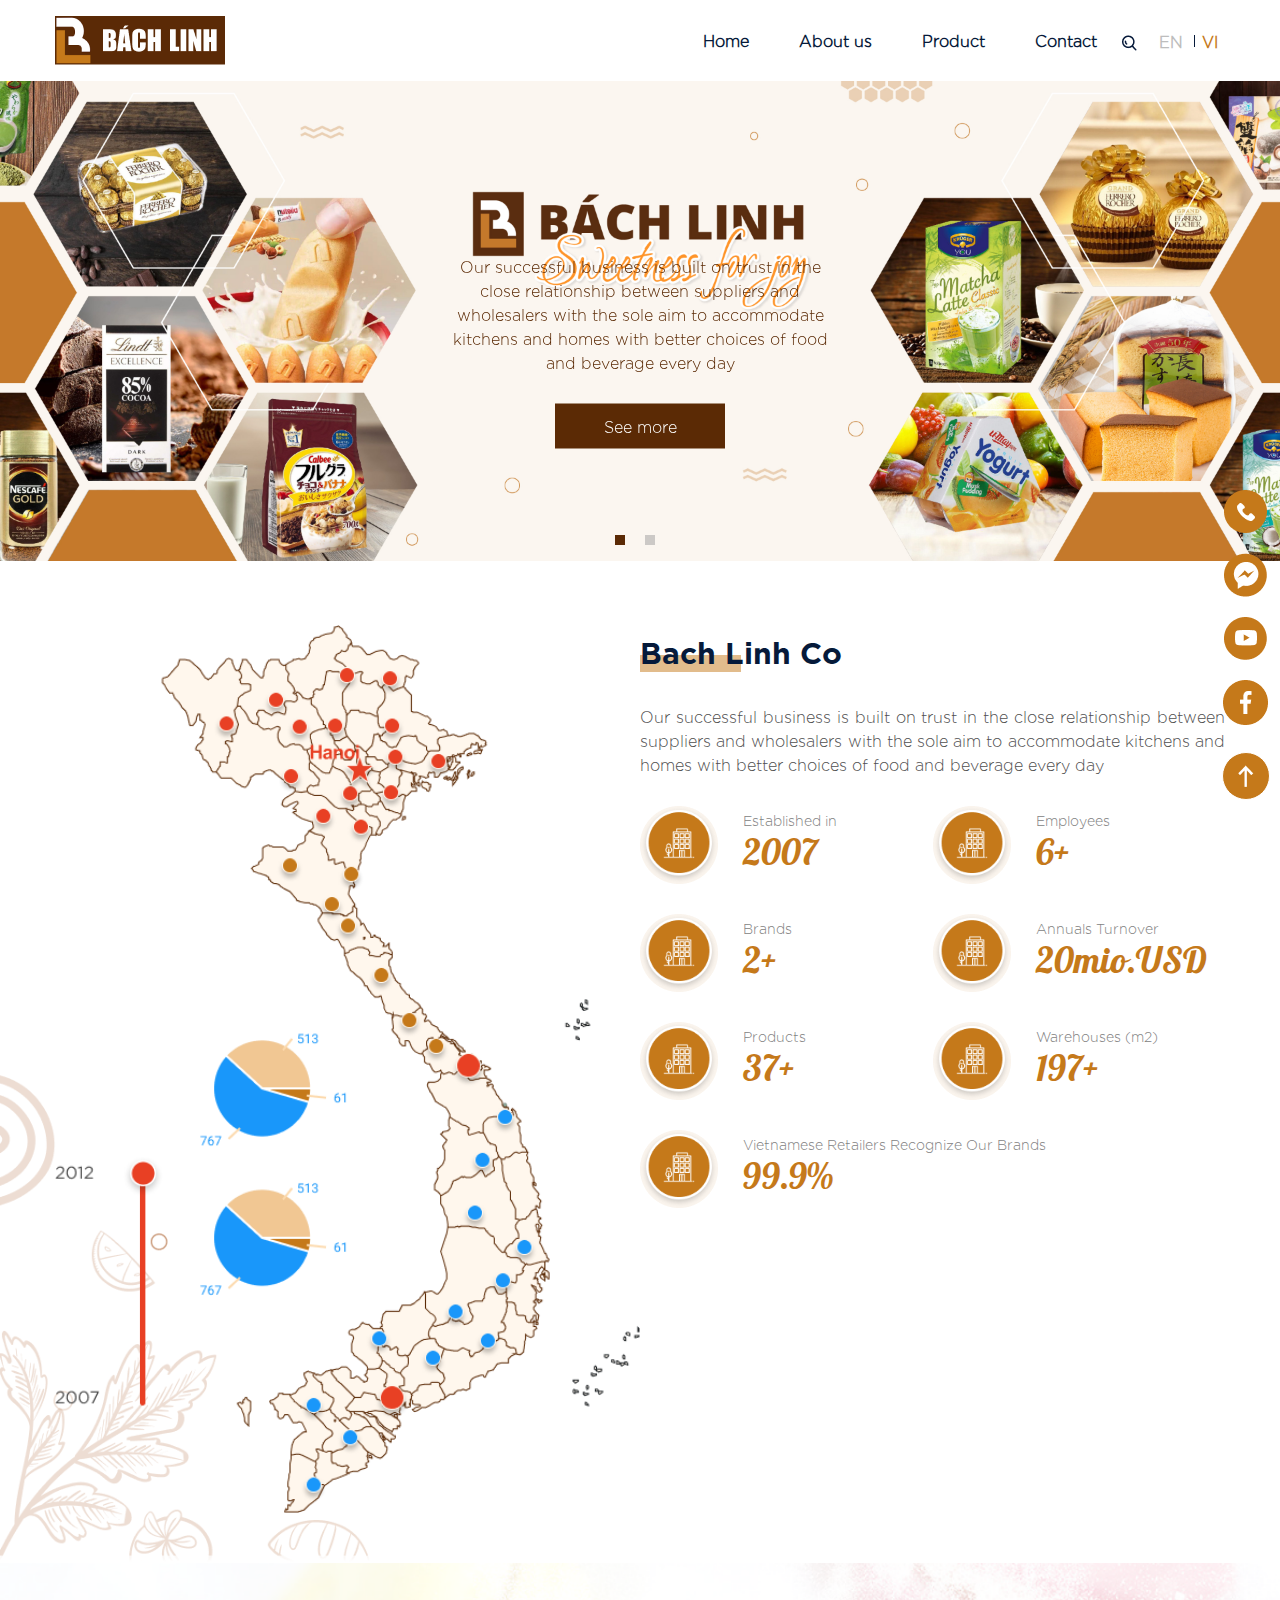
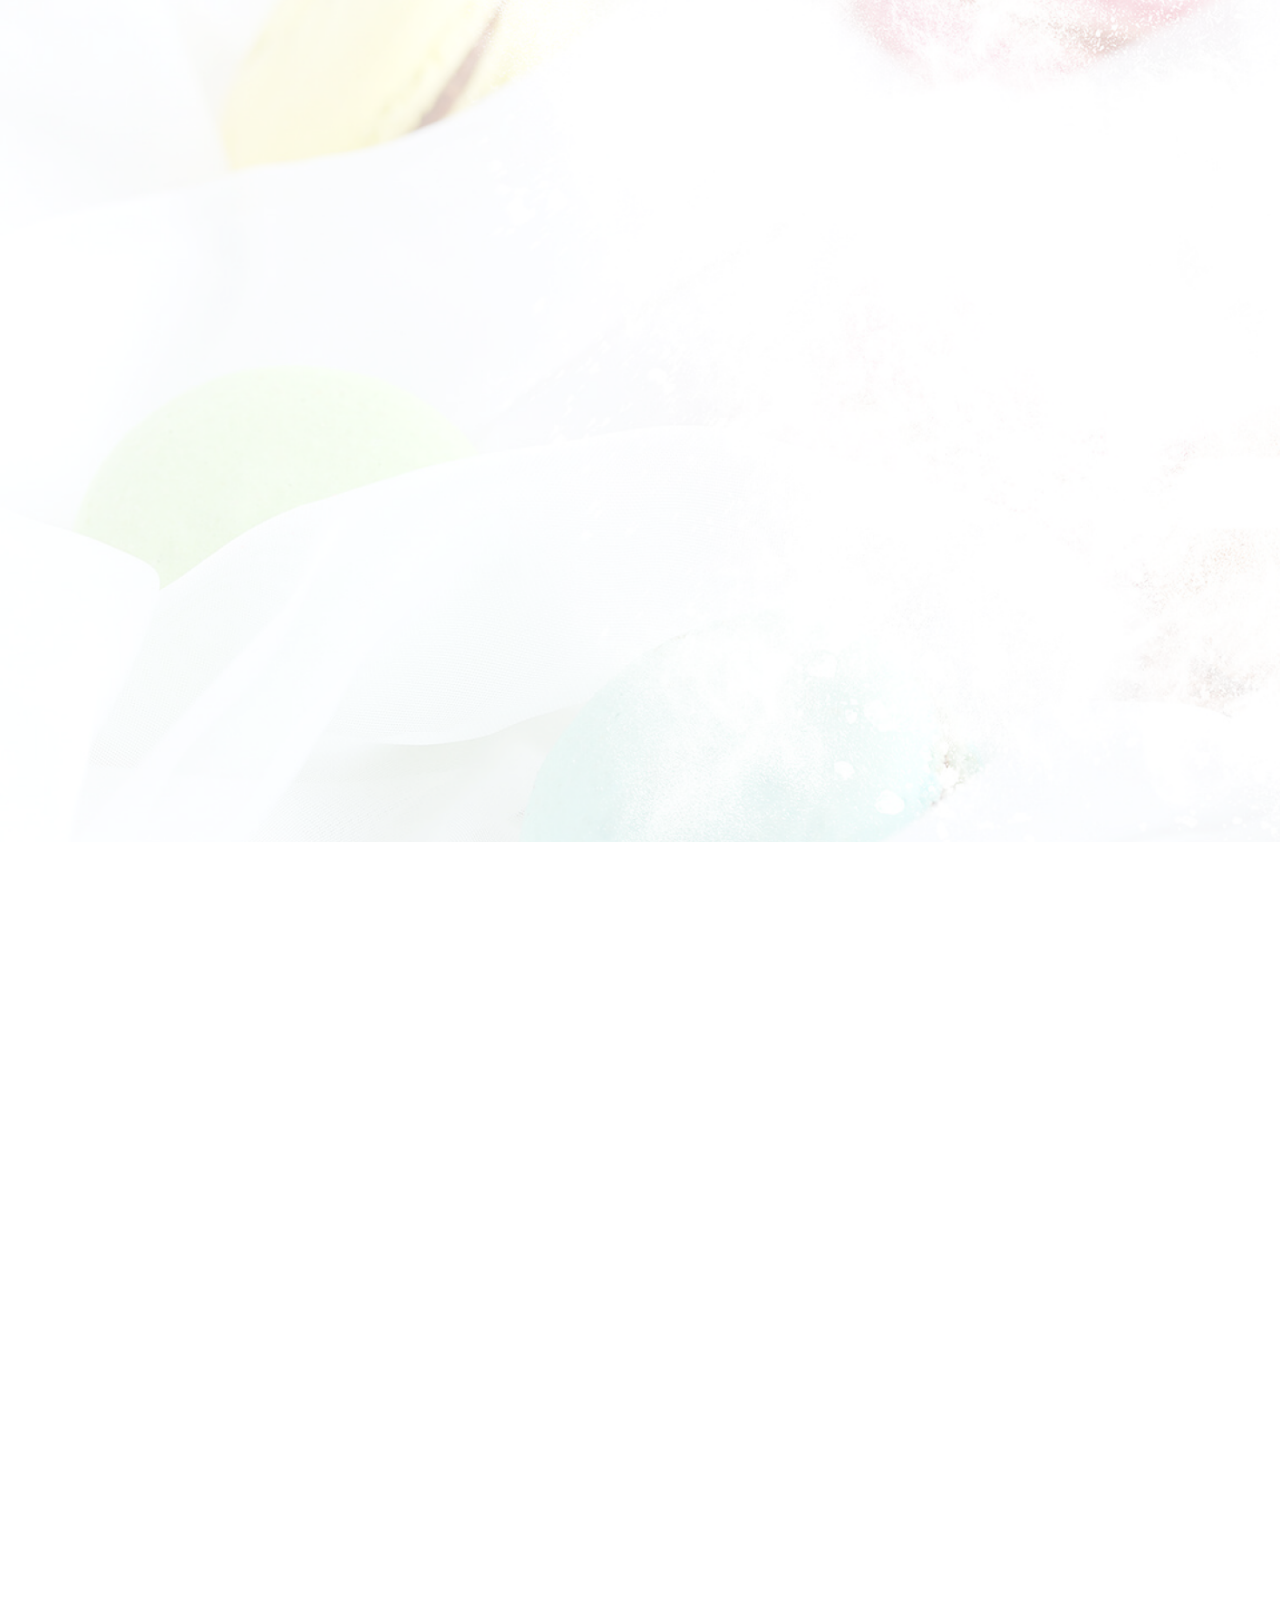
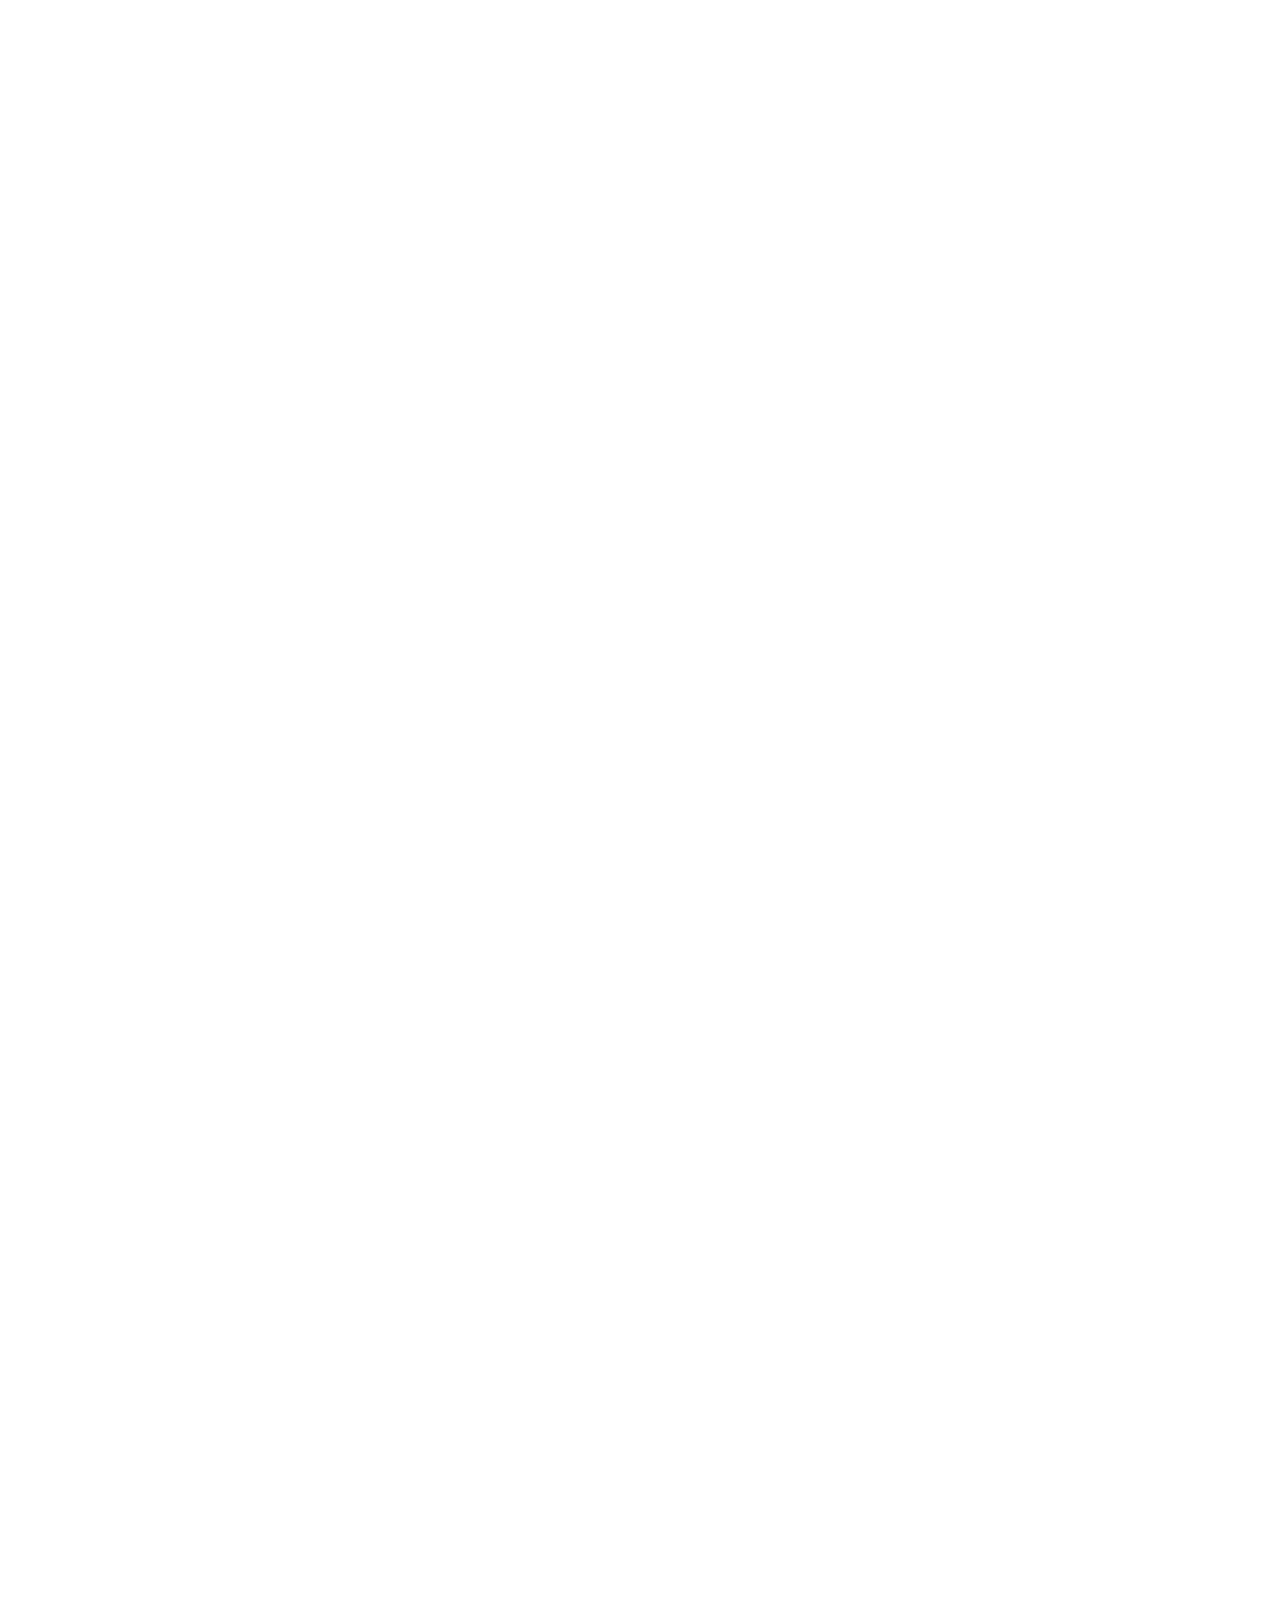
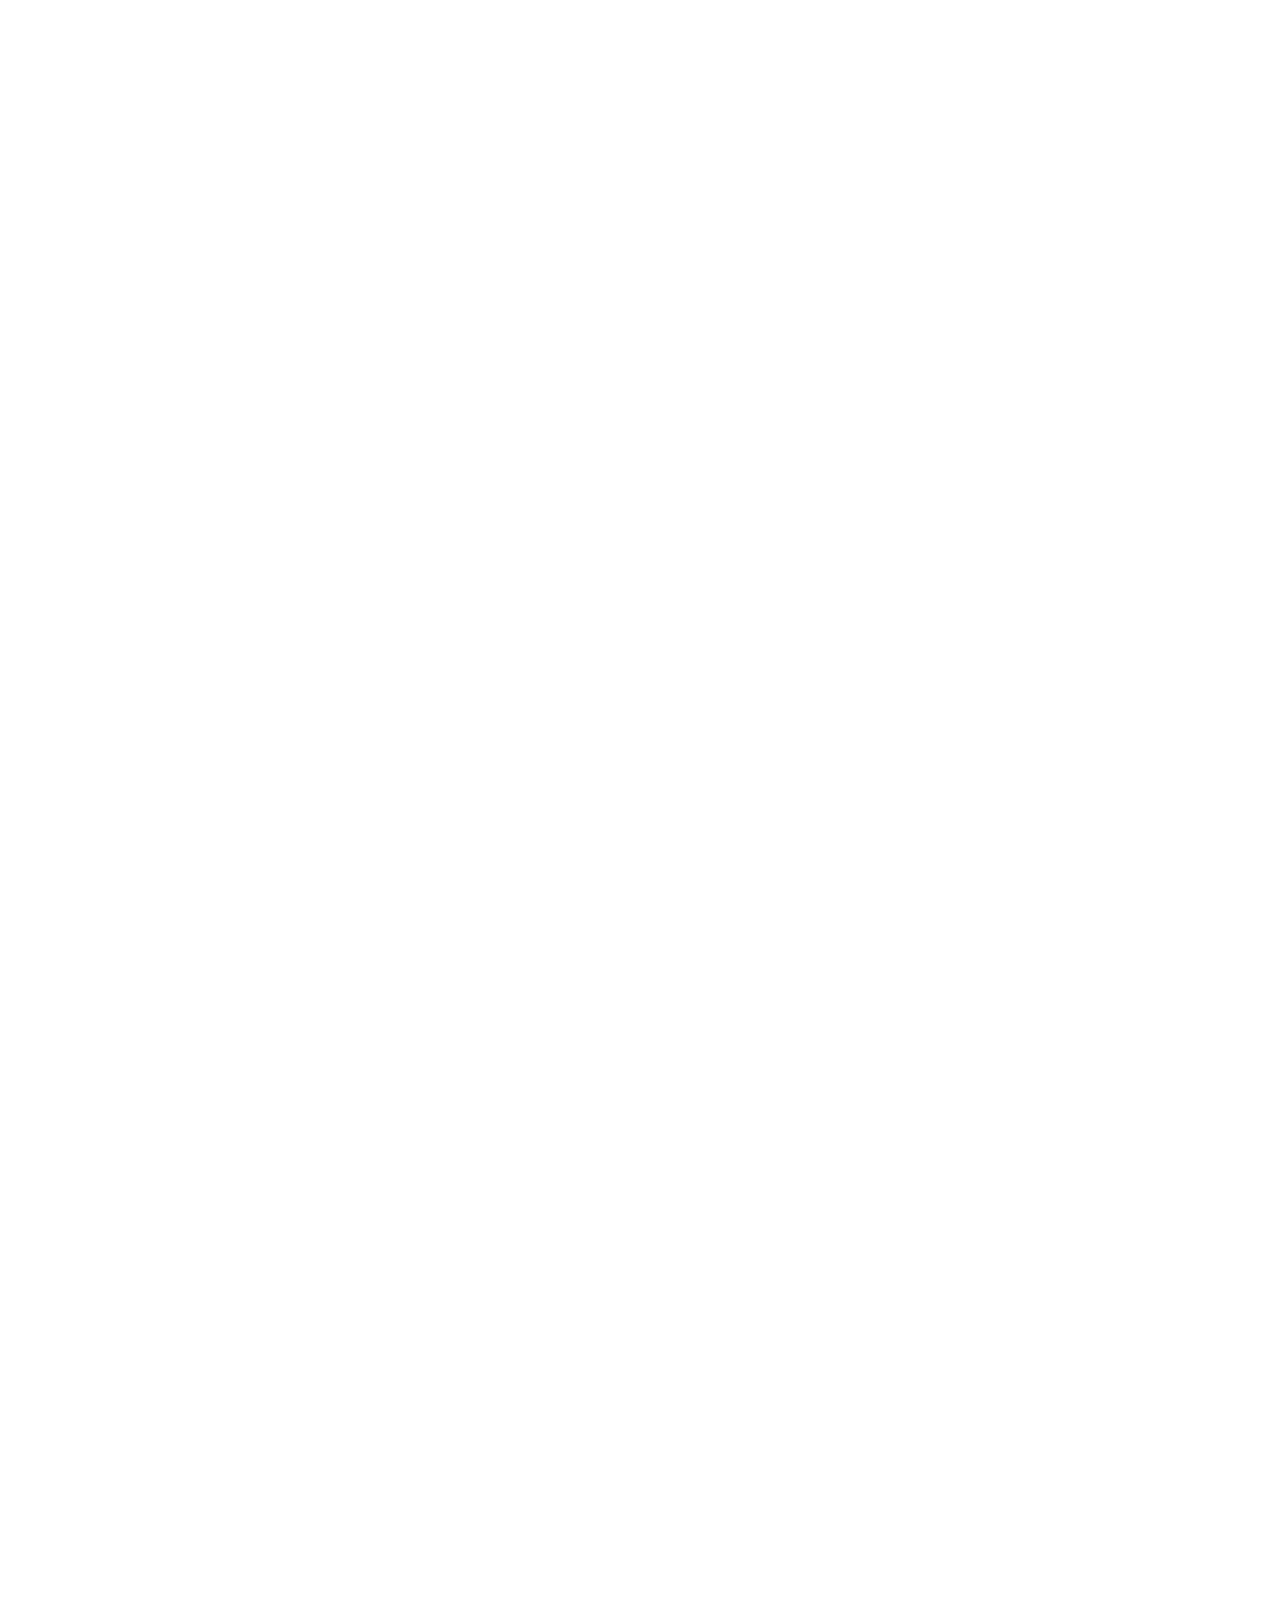
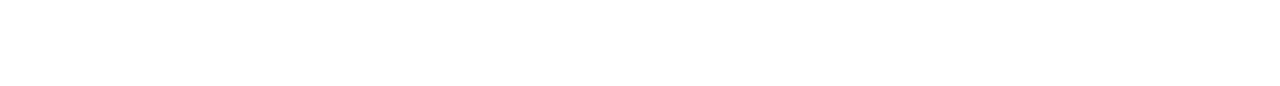
==== commit 333976f4: "bachlinh" ====
--- a/index.html
+++ b/index.html
@@ -364,16 +364,21 @@
                     <map name="image-map">
                         <ul class="nav nav-tabs nav_tabs">
                             <li class="active"><a data-toggle="tab" href="#home">
-                                <area target="" alt="" title="" href="javascript:;" coords="303,144,296,137,308,133,322,133,322,139,333,167,327,179,333,195,329,202,327,214,335,223,343,234,346,241,337,249,331,247,327,251,324,255,320,262,319,267,313,261,304,250,300,245,308,263,298,262,293,259,288,252,277,258,274,263,267,265,260,264,261,252,274,251,276,241,266,237,275,231,270,225,261,229,256,225,269,213,275,218,285,224,296,216,295,206,289,206,264,191,255,193,248,188,257,181,270,184,281,198,289,196,300,183,311,169,311,160,311,152" shape="poly">
+                                <!-- <area target="" alt="" title="" href="javascript:;" coords="303,144,296,137,308,133,322,133,322,139,333,167,327,179,333,195,329,202,327,214,335,223,343,234,346,241,337,249,331,247,327,251,324,255,320,262,319,267,313,261,304,250,300,245,308,263,298,262,293,259,288,252,277,258,274,263,267,265,260,264,261,252,274,251,276,241,266,237,275,231,270,225,261,229,256,225,269,213,275,218,285,224,296,216,295,206,289,206,264,191,255,193,248,188,257,181,270,184,281,198,289,196,300,183,311,169,311,160,311,152" shape="poly"> -->
+                                <area target="" alt="" title="" href="javascript:;" coords="310,223,44" shape="circle">
                             </a></li>
                             <li><a data-toggle="tab" href="#menu1">
-                                <area target="" alt="" title="" href="javascript:;" coords="419,264,426,261,431,253,436,245,444,243,450,254,453,261,468,264,482,264,495,261,493,251,502,243,513,249,517,259,512,268,497,275,495,280,498,300,490,309,477,314,466,312,457,298,451,290,444,290,435,290,422,284,427,273" shape="poly">
+                                <!-- <area target="" alt="" title="" href="javascript:;" coords="419,264,426,261,431,253,436,245,444,243,450,254,453,261,468,264,482,264,495,261,493,251,502,243,513,249,517,259,512,268,497,275,495,280,498,300,490,309,477,314,466,312,457,298,451,290,444,290,435,290,422,284,427,273" shape="poly"> -->
+
+                                <area target="" alt="" title="" href="javascript:;" coords="464,277,40" shape="circle">
                             </a></li>
                             <li><a data-toggle="tab" href="#menu2">
-                                <area target="" alt="" title="" href="javascript:;" coords="500,317,488,319,504,302,515,311,517,314,509,317" shape="poly">
+                                <!-- <area target="" alt="" title="" href="javascript:;" coords="500,317,488,319,504,302,515,311,517,314,509,317" shape="poly"> -->
+                                <area target="" alt="" title="" href="javascript:;" coords="500,312,13" shape="circle">
                             </a></li>
                             <li><a data-toggle="tab" href="#menu3">
-                                <area target="" alt="" title="" href="javascript:;" coords="531,258,540,266,537,285,527,295,509,297,517,280" shape="poly">
+                                <!-- <area target="" alt="" title="" href="javascript:;" coords="531,258,540,266,537,285,527,295,509,297,517,280" shape="poly"> -->
+                                <area target="" alt="" title="" href="javascript:;" coords="532,283,22" shape="circle">
                             </a></li>
                         </ul>
                     </map>
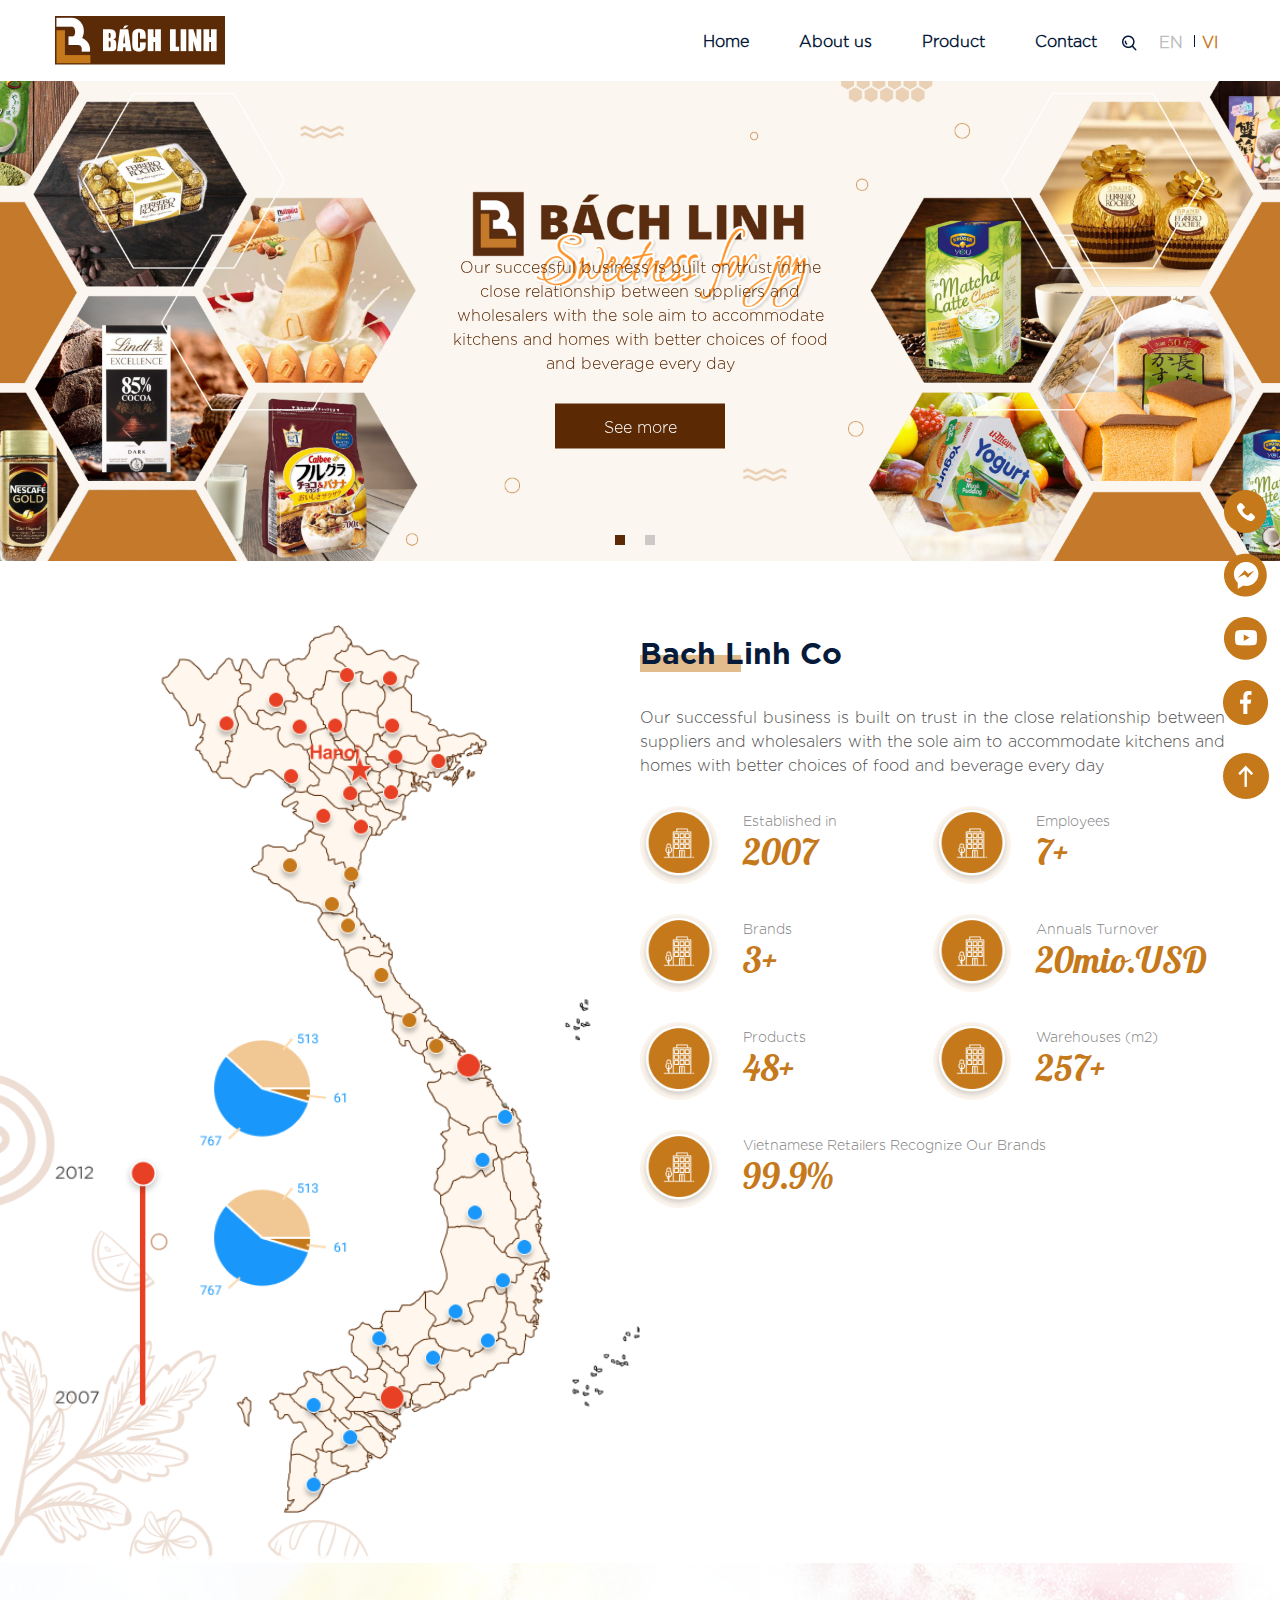
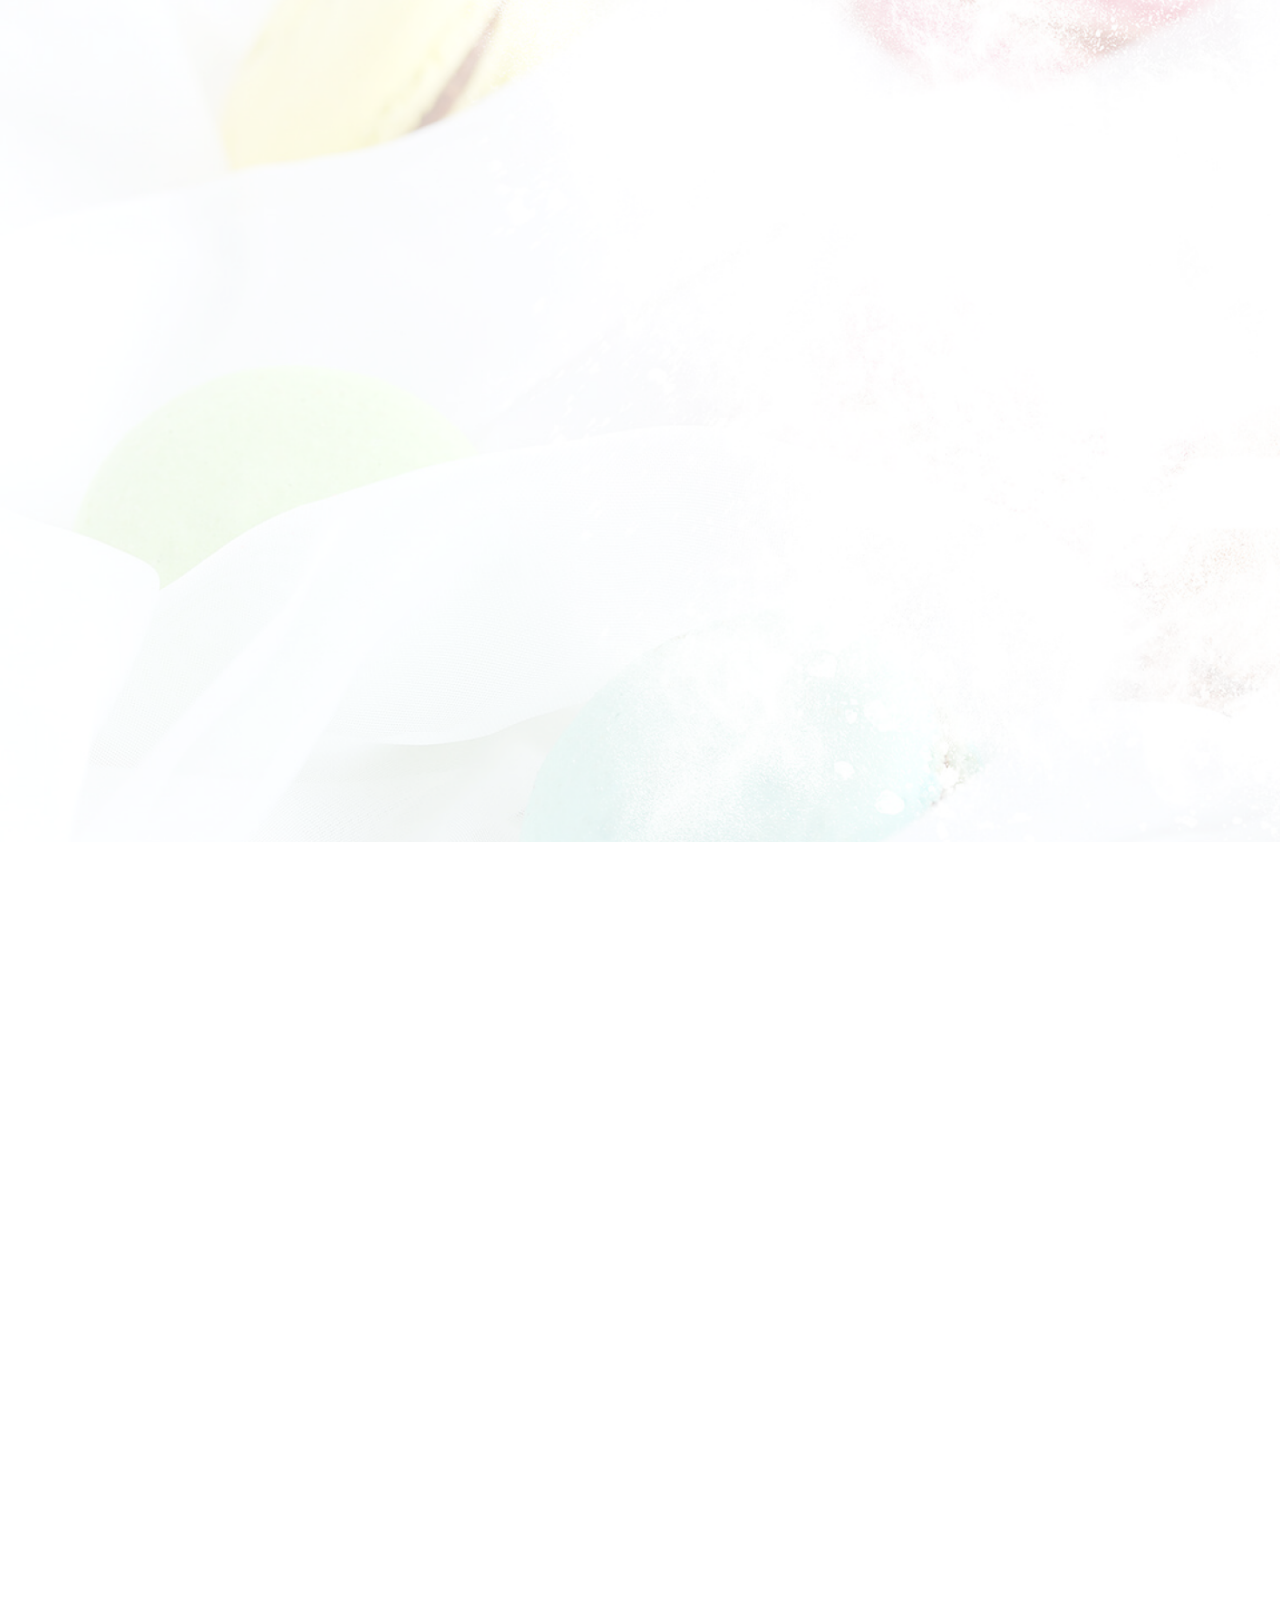
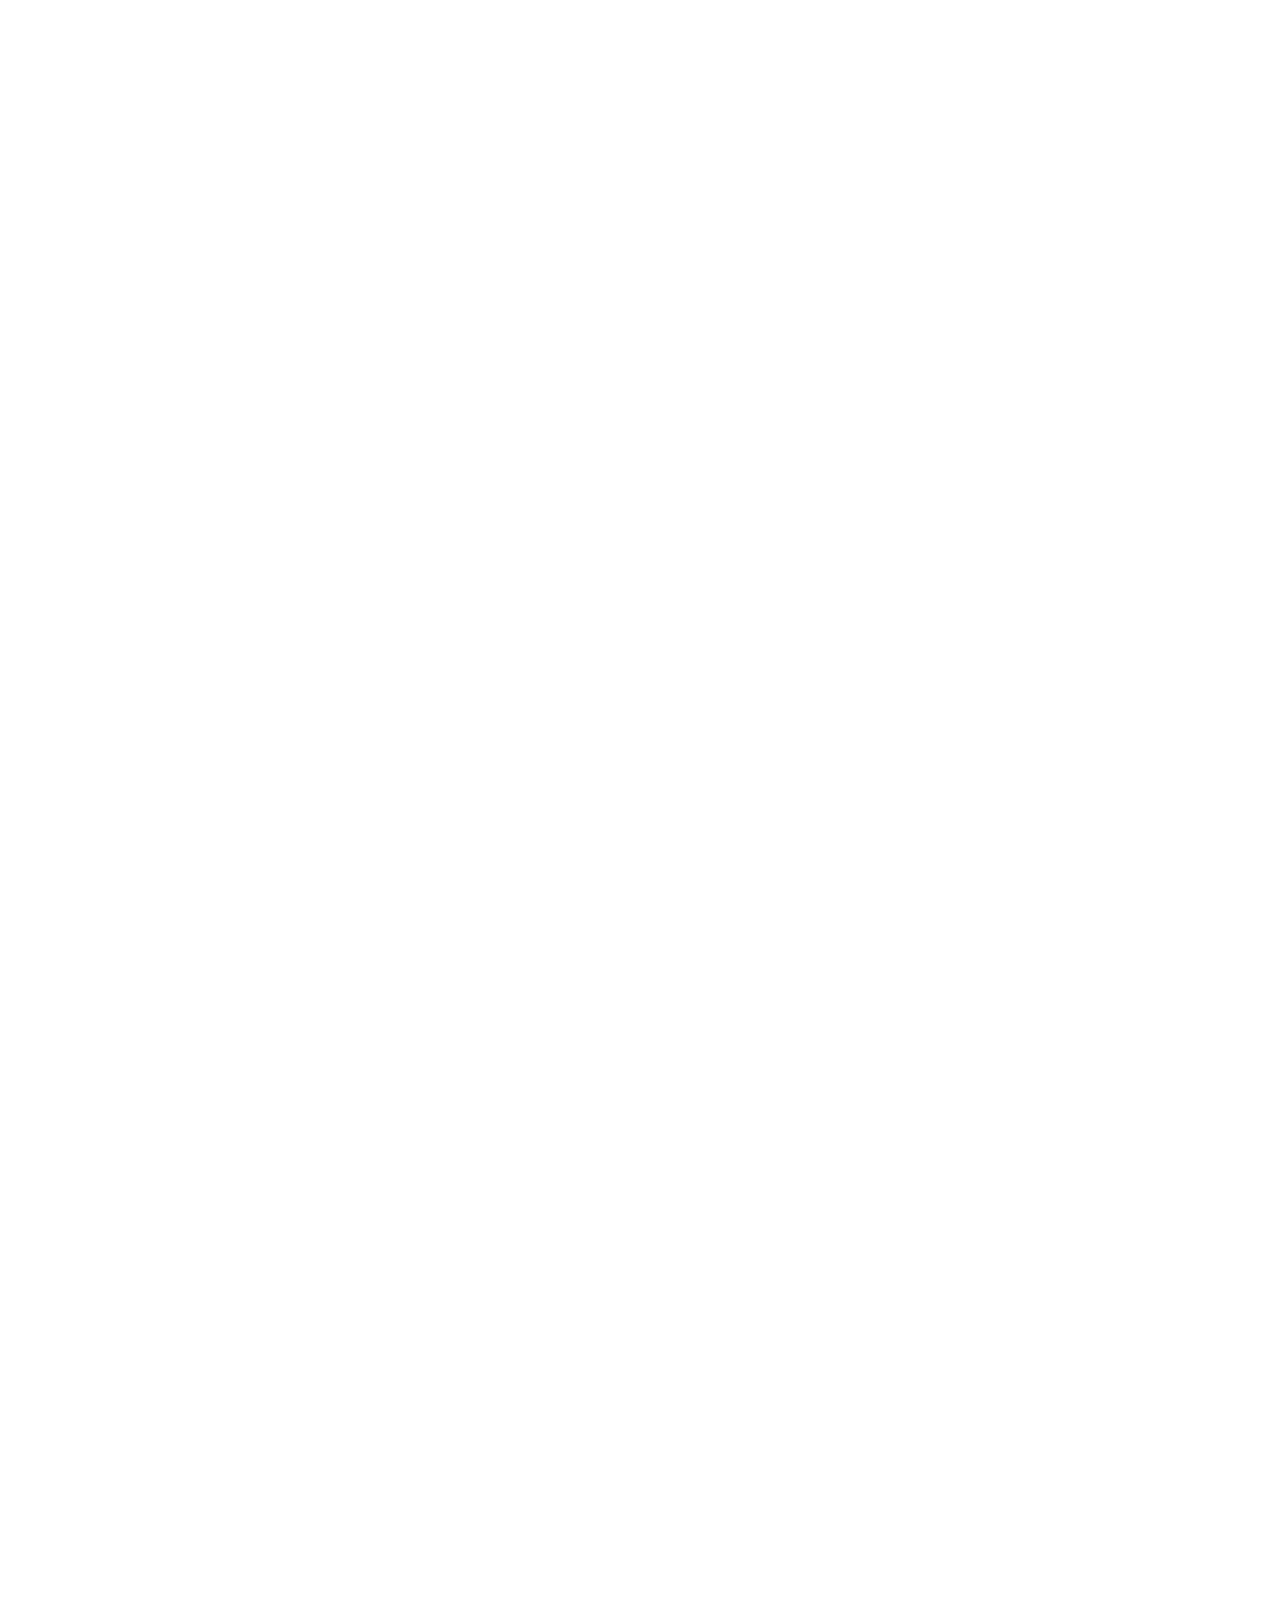
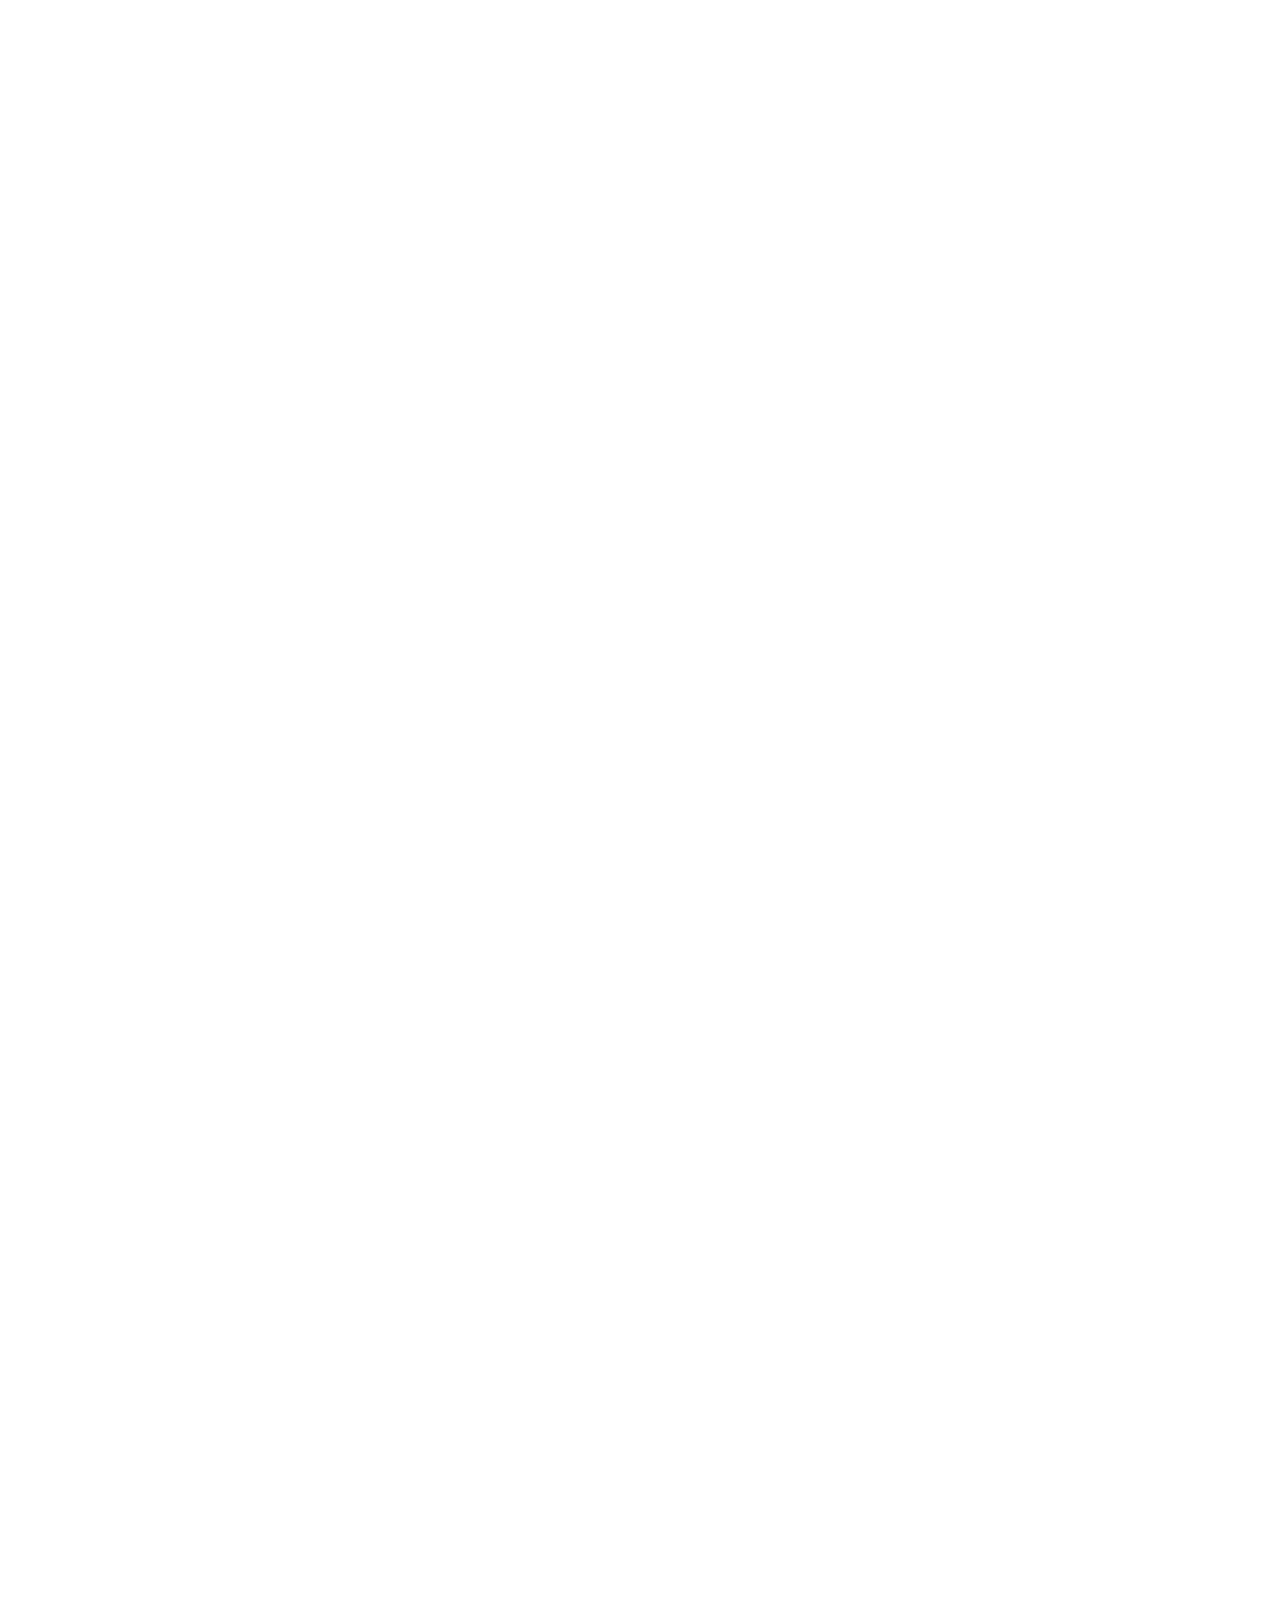
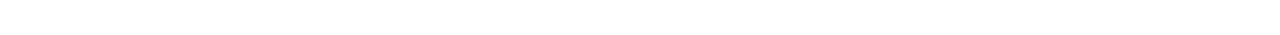
==== commit d040c872: "bachlinh" ====
--- a/index.html
+++ b/index.html
@@ -359,8 +359,8 @@
 
             <div class="oursupplier_element">
                 <div class="map_box">
-                    <img src="./assets/img/mapbox.png" class="map_img" usemap="#image-map">
-
+                    <!-- <img src="./assets/img/mapbox.png" class="map_img" usemap="#image-map"> -->
+                    <iframe src="map.html" style="width: 100%;height: 100%;overflow: hidden;" frameborder="0" class="map_img"></iframe>
                     <map name="image-map">
                         <ul class="nav nav-tabs nav_tabs">
                             <li class="active"><a data-toggle="tab" href="#home">
@@ -703,7 +703,6 @@
             </div>
         </div>
     </div>
-
     <div class="copyrighter">
         <p>Copyright 2021 Bách Linh - All Rights Reserved</p>
     </div>
@@ -734,7 +733,7 @@
 <script type="text/javascript" src="./assets/js/custrom-tr.js"></script>
 <script type="text/javascript" src="./assets/js/jquery.maphilight.min.js"></script>
 <script>
-    $('.map_img').maphilight();
+    /*$('.map_img').maphilight();*/
 </script>
 
 </body>
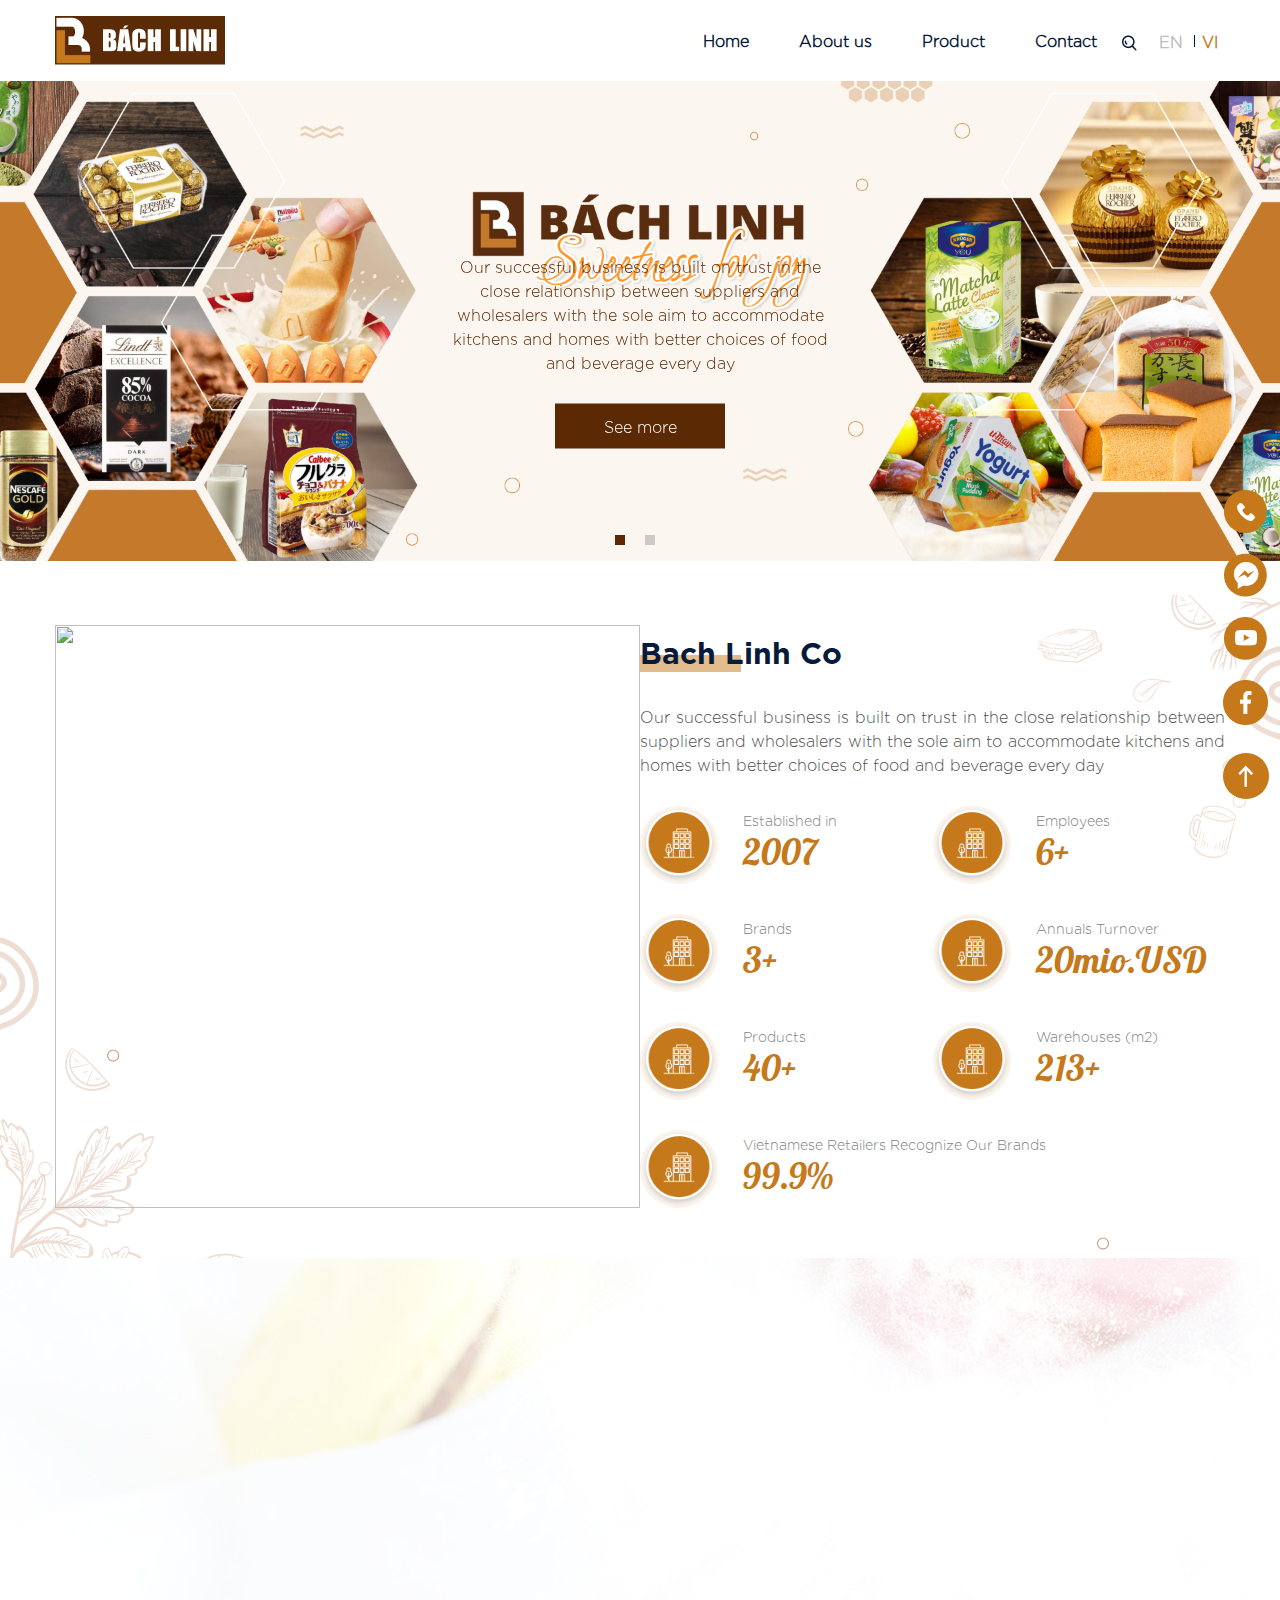
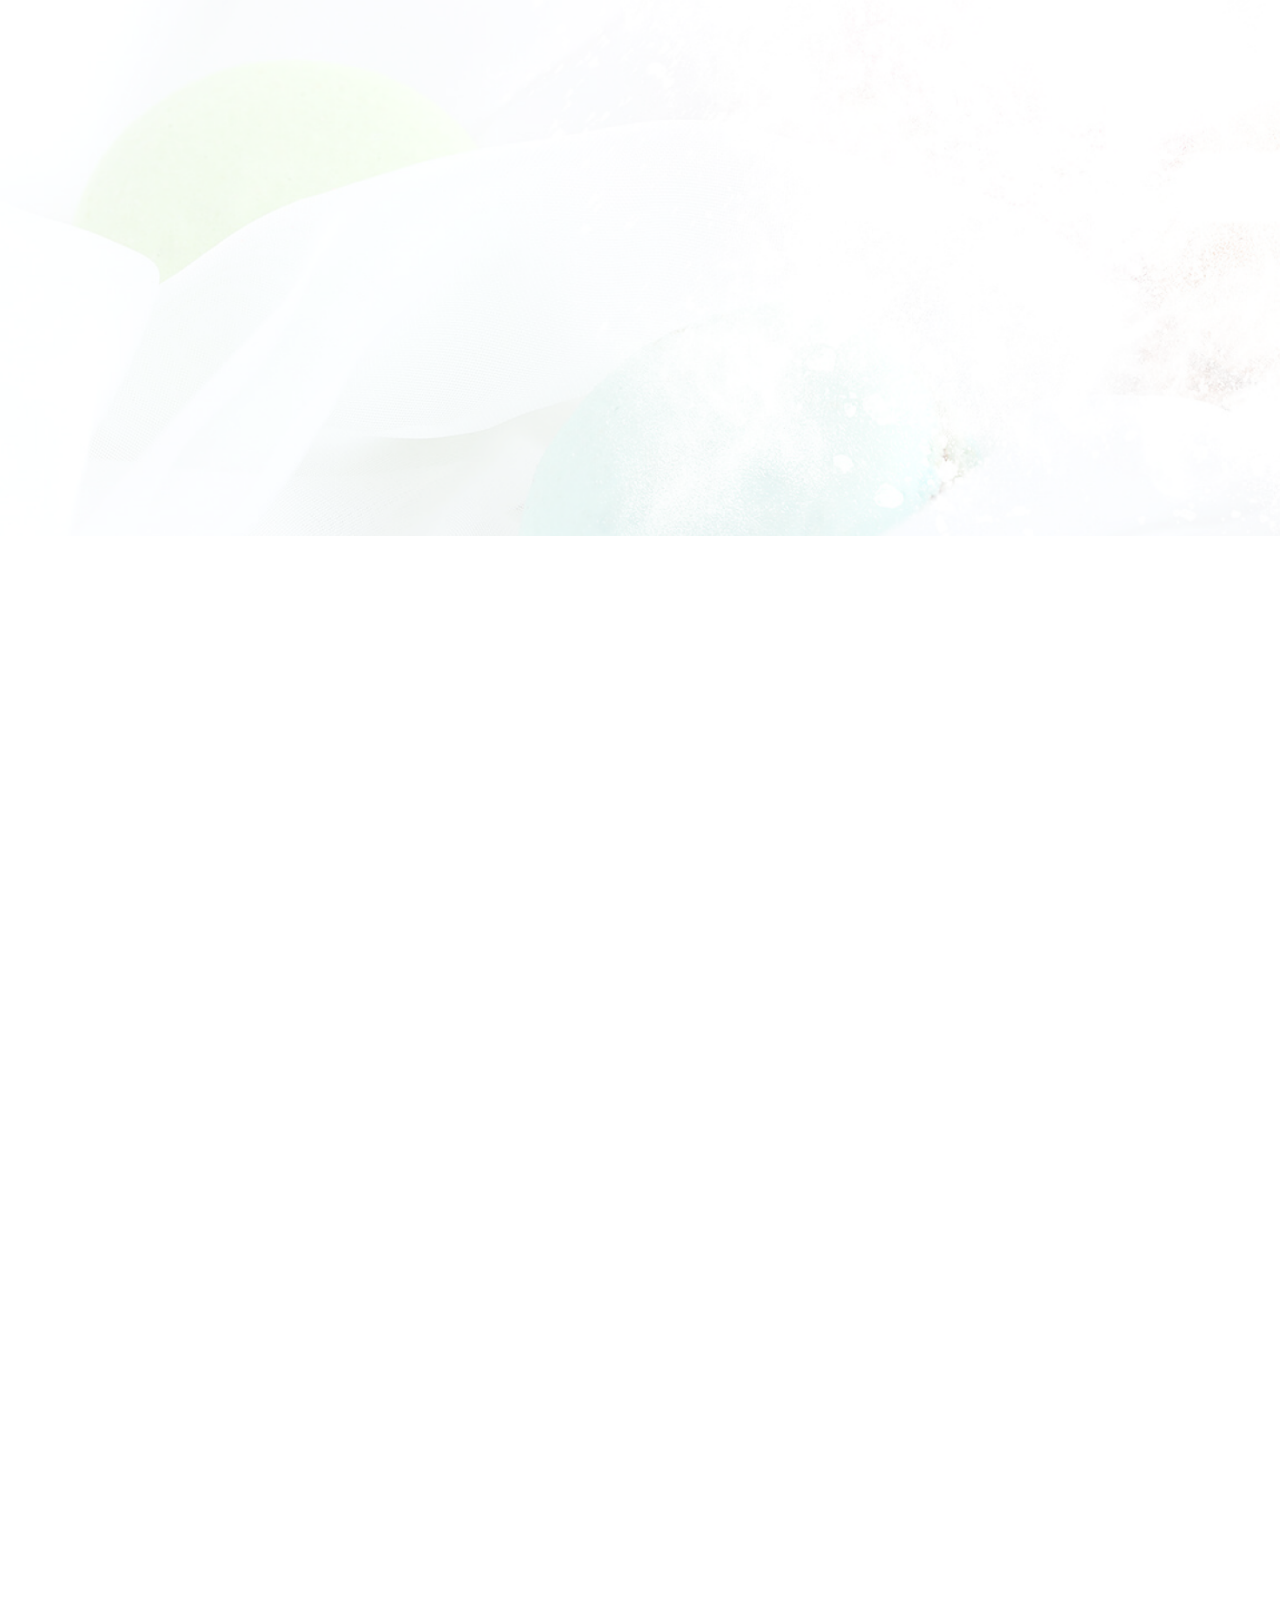
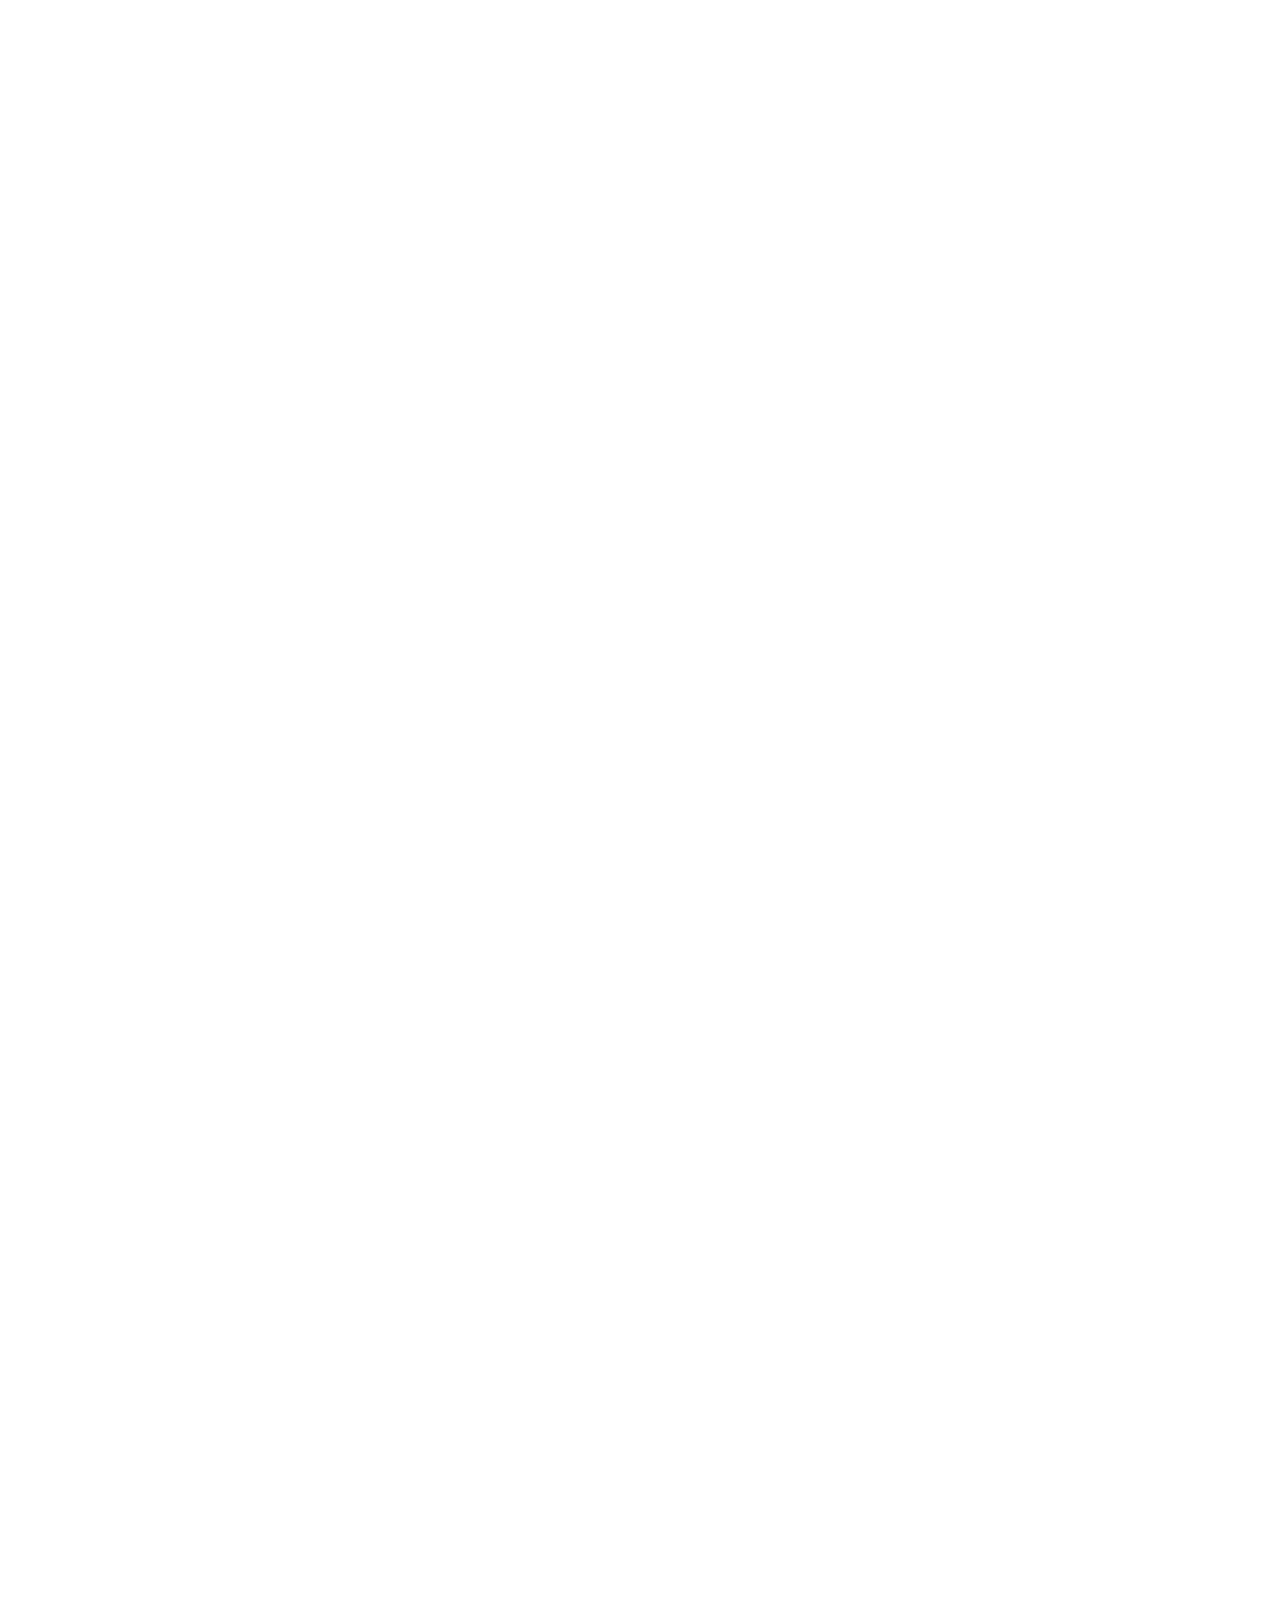
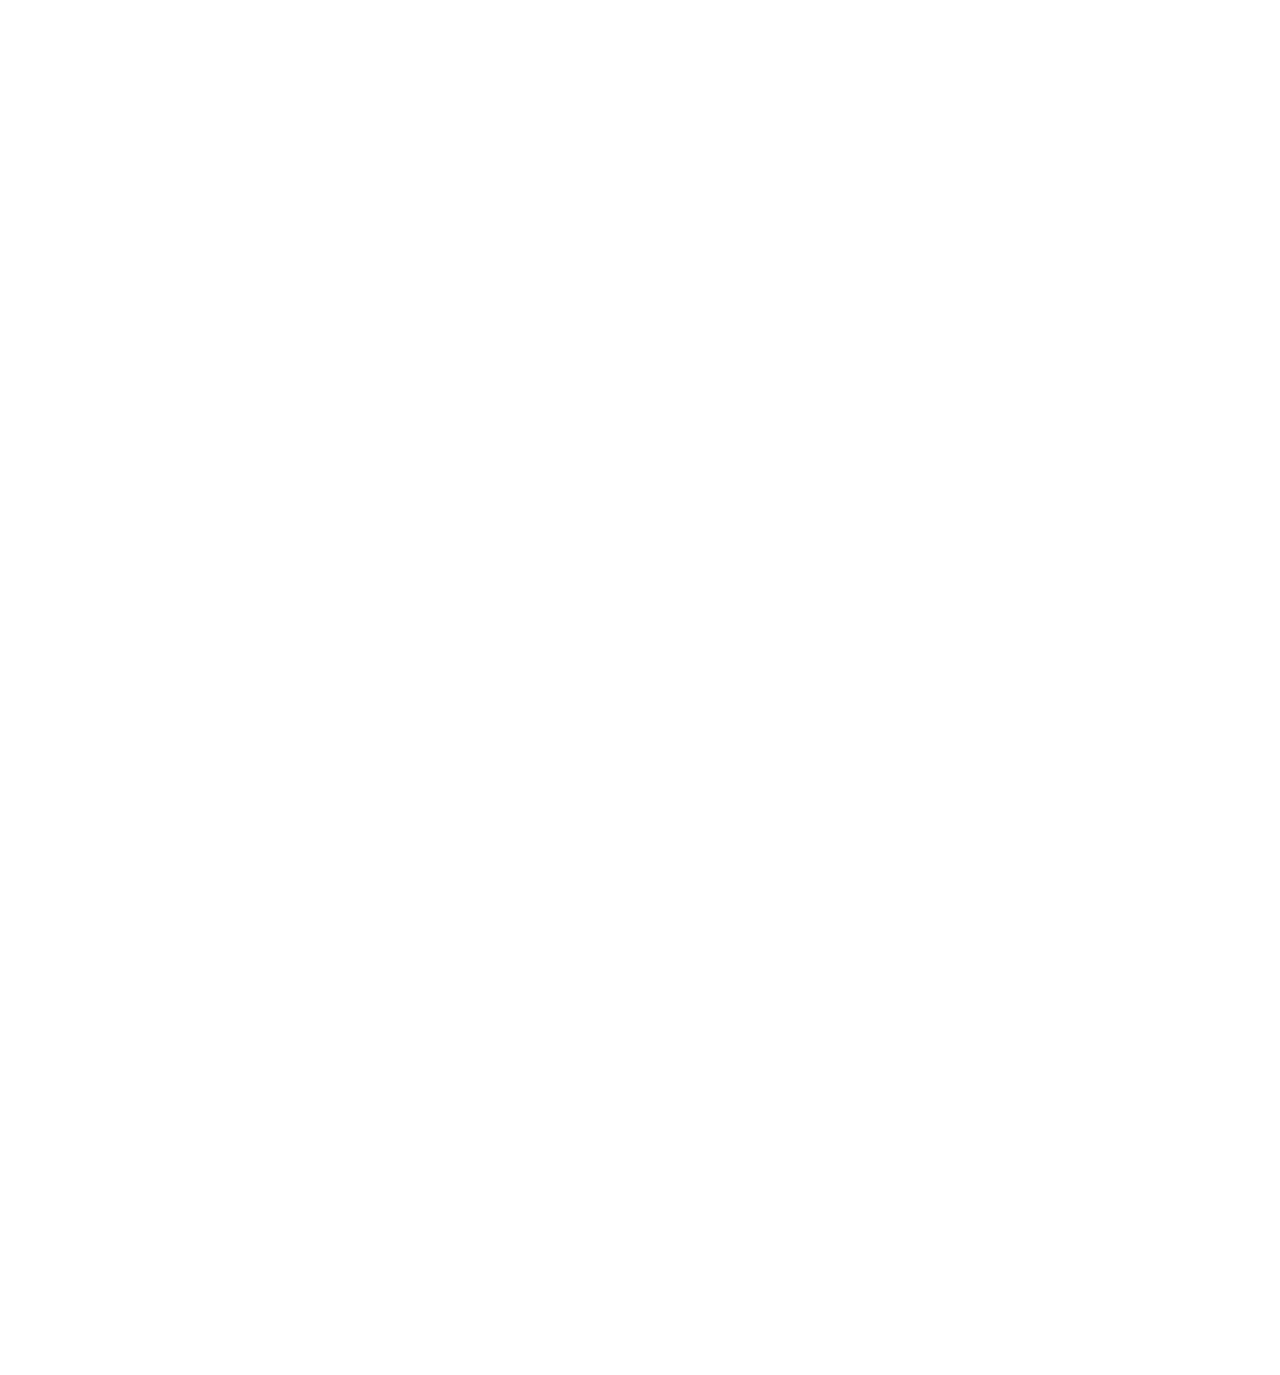
==== commit bffb7cf9: "bl" ====
--- a/index.html
+++ b/index.html
@@ -110,7 +110,7 @@
     <div class="container">
         <div class="row">
             <div class="bando_element wow fadeInLeft" data-wow-delay="400ms">
-                <img src="./assets/img/bando.png" alt="">
+                <img src="./assets/img/Bản-đồ.gif" alt="">
             </div>
 
             <div class="content_element wow fadeInRight" data-wow-delay="500ms">
@@ -359,33 +359,12 @@
 
             <div class="oursupplier_element">
                 <div class="map_box">
-                    <!-- <img src="./assets/img/mapbox.png" class="map_img" usemap="#image-map"> -->
+                    <!-- <img src="./assets/img/bando.svg" class="map_img" usemap="#image-map"> -->
                     <iframe src="map.html" style="width: 100%;height: 100%;overflow: hidden;" frameborder="0" class="map_img"></iframe>
-                    <map name="image-map">
-                        <ul class="nav nav-tabs nav_tabs">
-                            <li class="active"><a data-toggle="tab" href="#home">
-                                <!-- <area target="" alt="" title="" href="javascript:;" coords="303,144,296,137,308,133,322,133,322,139,333,167,327,179,333,195,329,202,327,214,335,223,343,234,346,241,337,249,331,247,327,251,324,255,320,262,319,267,313,261,304,250,300,245,308,263,298,262,293,259,288,252,277,258,274,263,267,265,260,264,261,252,274,251,276,241,266,237,275,231,270,225,261,229,256,225,269,213,275,218,285,224,296,216,295,206,289,206,264,191,255,193,248,188,257,181,270,184,281,198,289,196,300,183,311,169,311,160,311,152" shape="poly"> -->
-                                <area target="" alt="" title="" href="javascript:;" coords="310,223,44" shape="circle">
-                            </a></li>
-                            <li><a data-toggle="tab" href="#menu1">
-                                <!-- <area target="" alt="" title="" href="javascript:;" coords="419,264,426,261,431,253,436,245,444,243,450,254,453,261,468,264,482,264,495,261,493,251,502,243,513,249,517,259,512,268,497,275,495,280,498,300,490,309,477,314,466,312,457,298,451,290,444,290,435,290,422,284,427,273" shape="poly"> -->
-
-                                <area target="" alt="" title="" href="javascript:;" coords="464,277,40" shape="circle">
-                            </a></li>
-                            <li><a data-toggle="tab" href="#menu2">
-                                <!-- <area target="" alt="" title="" href="javascript:;" coords="500,317,488,319,504,302,515,311,517,314,509,317" shape="poly"> -->
-                                <area target="" alt="" title="" href="javascript:;" coords="500,312,13" shape="circle">
-                            </a></li>
-                            <li><a data-toggle="tab" href="#menu3">
-                                <!-- <area target="" alt="" title="" href="javascript:;" coords="531,258,540,266,537,285,527,295,509,297,517,280" shape="poly"> -->
-                                <area target="" alt="" title="" href="javascript:;" coords="532,283,22" shape="circle">
-                            </a></li>
-                        </ul>
-                    </map>
                 </div>
 
                 <div class="tab-content tab_content thuonghieu_box">
-                    <div id="home" class="box_item tab-pane fade in active">
+                    <div id="home" class="home box_item active">
                         <p>Chúng tôi cung cấp đa dạng các loại thực phẩm nhập khẩu có thương hiệu trung và cao cấp cho tất cả các nhà bán lẻ và chuỗi cửa hàng tiện dụng.</p>
                         <div class="thuong_item">
                             <div class="img">
@@ -431,7 +410,7 @@
                             </div>
                         </div>
                     </div>
-                    <div id="menu1" class="box_item tab-pane fade">
+                    <div id="menu1" class="menu1 box_item">
                         <p>Chúng tôi cung cấp đa dạng các loại thực phẩm nhập khẩu có thương hiệu trung và cao cấp cho tất cả các nhà bán lẻ và chuỗi cửa hàng tiện dụng.</p>
                         <div class="thuong_item">
                             <div class="img">
@@ -477,7 +456,7 @@
                             </div>
                         </div>
                     </div>
-                    <div id="menu2" class="box_item tab-pane fade">
+                    <div id="menu2" class="menu2 box_item">
                         <p>Chúng tôi cung cấp đa dạng các loại thực phẩm nhập khẩu có thương hiệu trung và cao cấp cho tất cả các nhà bán lẻ và chuỗi cửa hàng tiện dụng.</p>
                         <div class="thuong_item">
                             <div class="img">
@@ -523,7 +502,7 @@
                             </div>
                         </div>
                     </div>
-                    <div id="menu3" class="box_item tab-pane fade">
+                    <div id="menu3" class="menu3 box_item">
                         <p>Chúng tôi cung cấp đa dạng các loại thực phẩm nhập khẩu có thương hiệu trung và cao cấp cho tất cả các nhà bán lẻ và chuỗi cửa hàng tiện dụng.</p>
                         <div class="thuong_item">
                             <div class="img">
@@ -732,8 +711,20 @@
 <script type="text/javascript" src="./assets/js/aos.js"></script>
 <script type="text/javascript" src="./assets/js/custrom-tr.js"></script>
 <script type="text/javascript" src="./assets/js/jquery.maphilight.min.js"></script>
+
 <script>
-    /*$('.map_img').maphilight();*/
+    function functionEU() {
+        $('.menu1').addClass('active');
+    }
+    function functionTW() {
+        $('.menu3').addClass('active');
+    }
+    function functionCN() {
+        $('.menu4').addClass('active');
+    }
+    function functionJP() {
+        $('.menu2').addClass('active');
+    }
 </script>
 
 </body>
--- a/assets/css/style-tr.css
+++ b/assets/css/style-tr.css
@@ -1879,7 +1879,7 @@
 .site37_html_col0_oursupplier .oursupplier_element .map_box {
   width: 60%;
   overflow: hidden;
-  padding: 65px 6px 66px 6px;
+  /*padding: 65px 6px 66px 6px;*/
   position: relative;
 }
 .site37_html_col0_oursupplier .oursupplier_element .map_box .nav_tabs {
@@ -1946,6 +1946,7 @@
   background-image: url(./../img/bg11.png);
   background-size: cover;
   padding-top: 45px;
+  padding-bottom: 45px;
 }
 .site37_html_col0_oursupplier .oursupplier_element .thuonghieu_box .box_item {
   width: 100%;
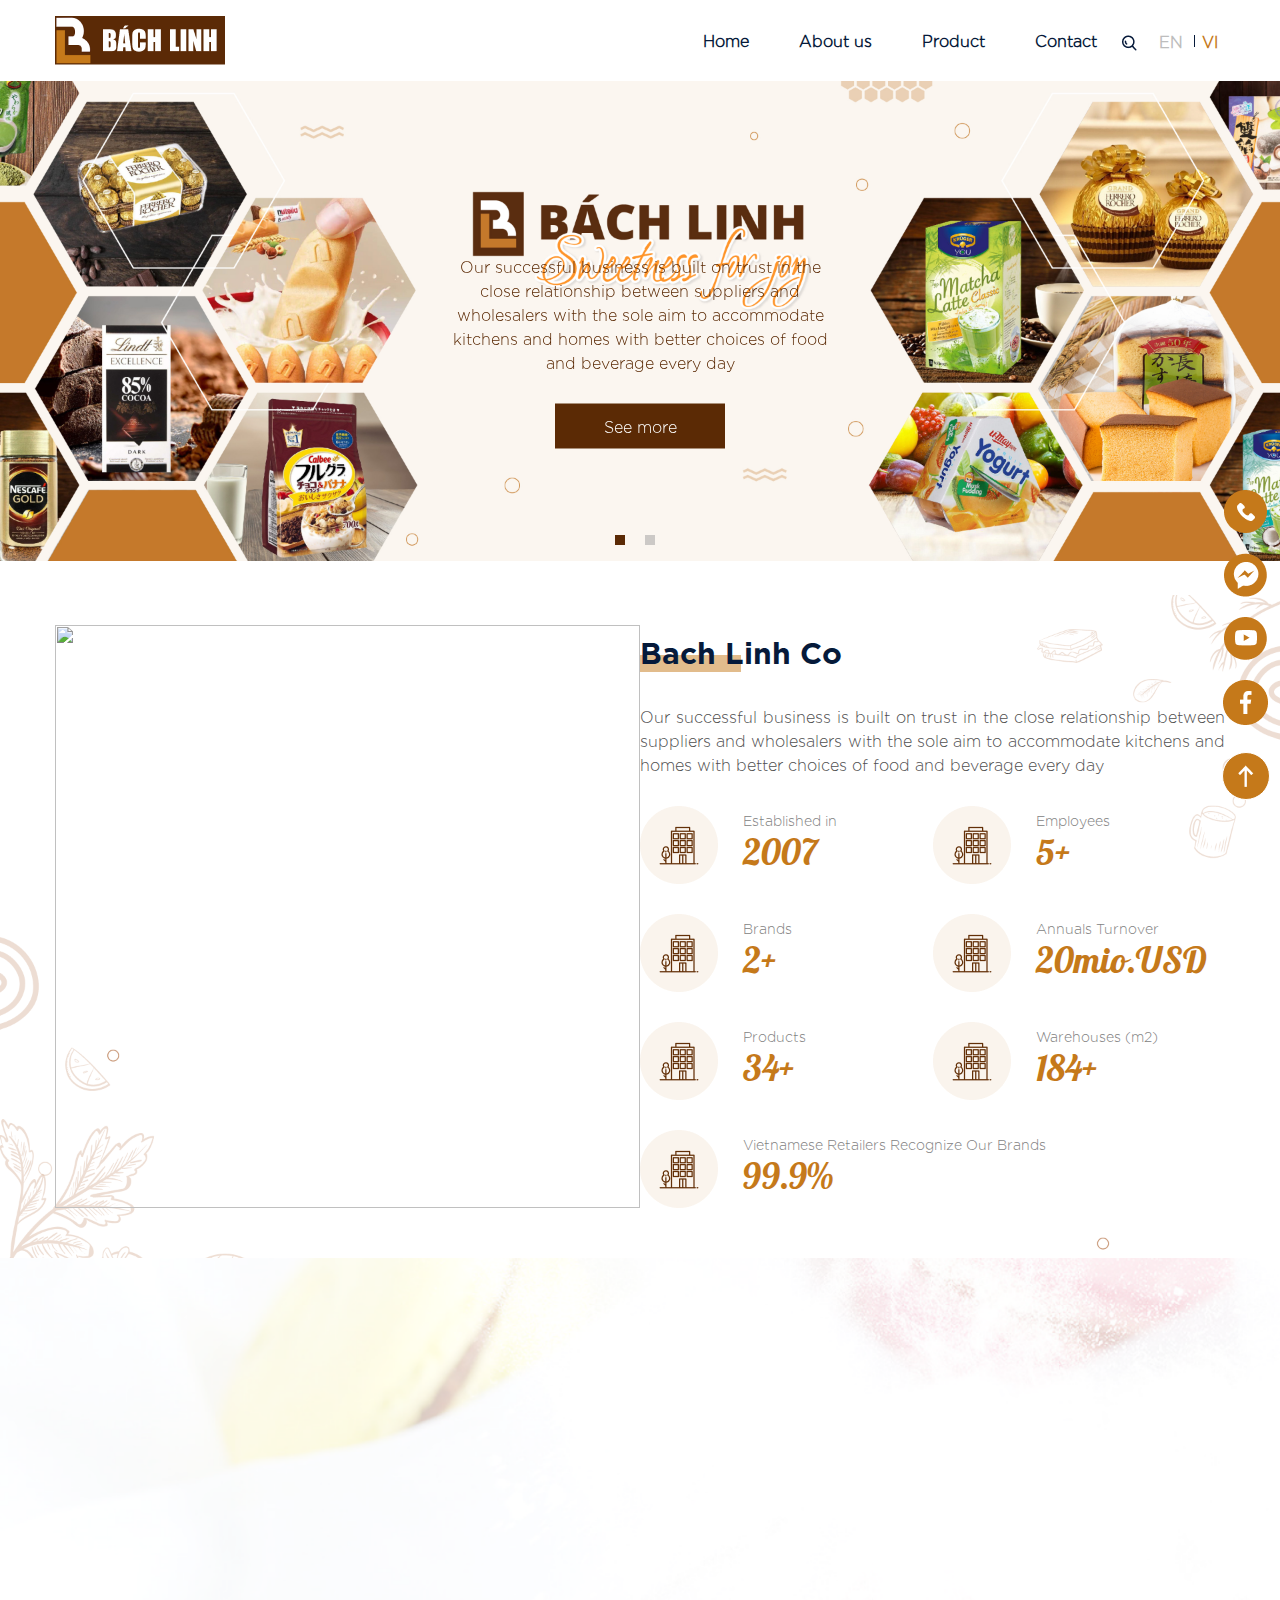
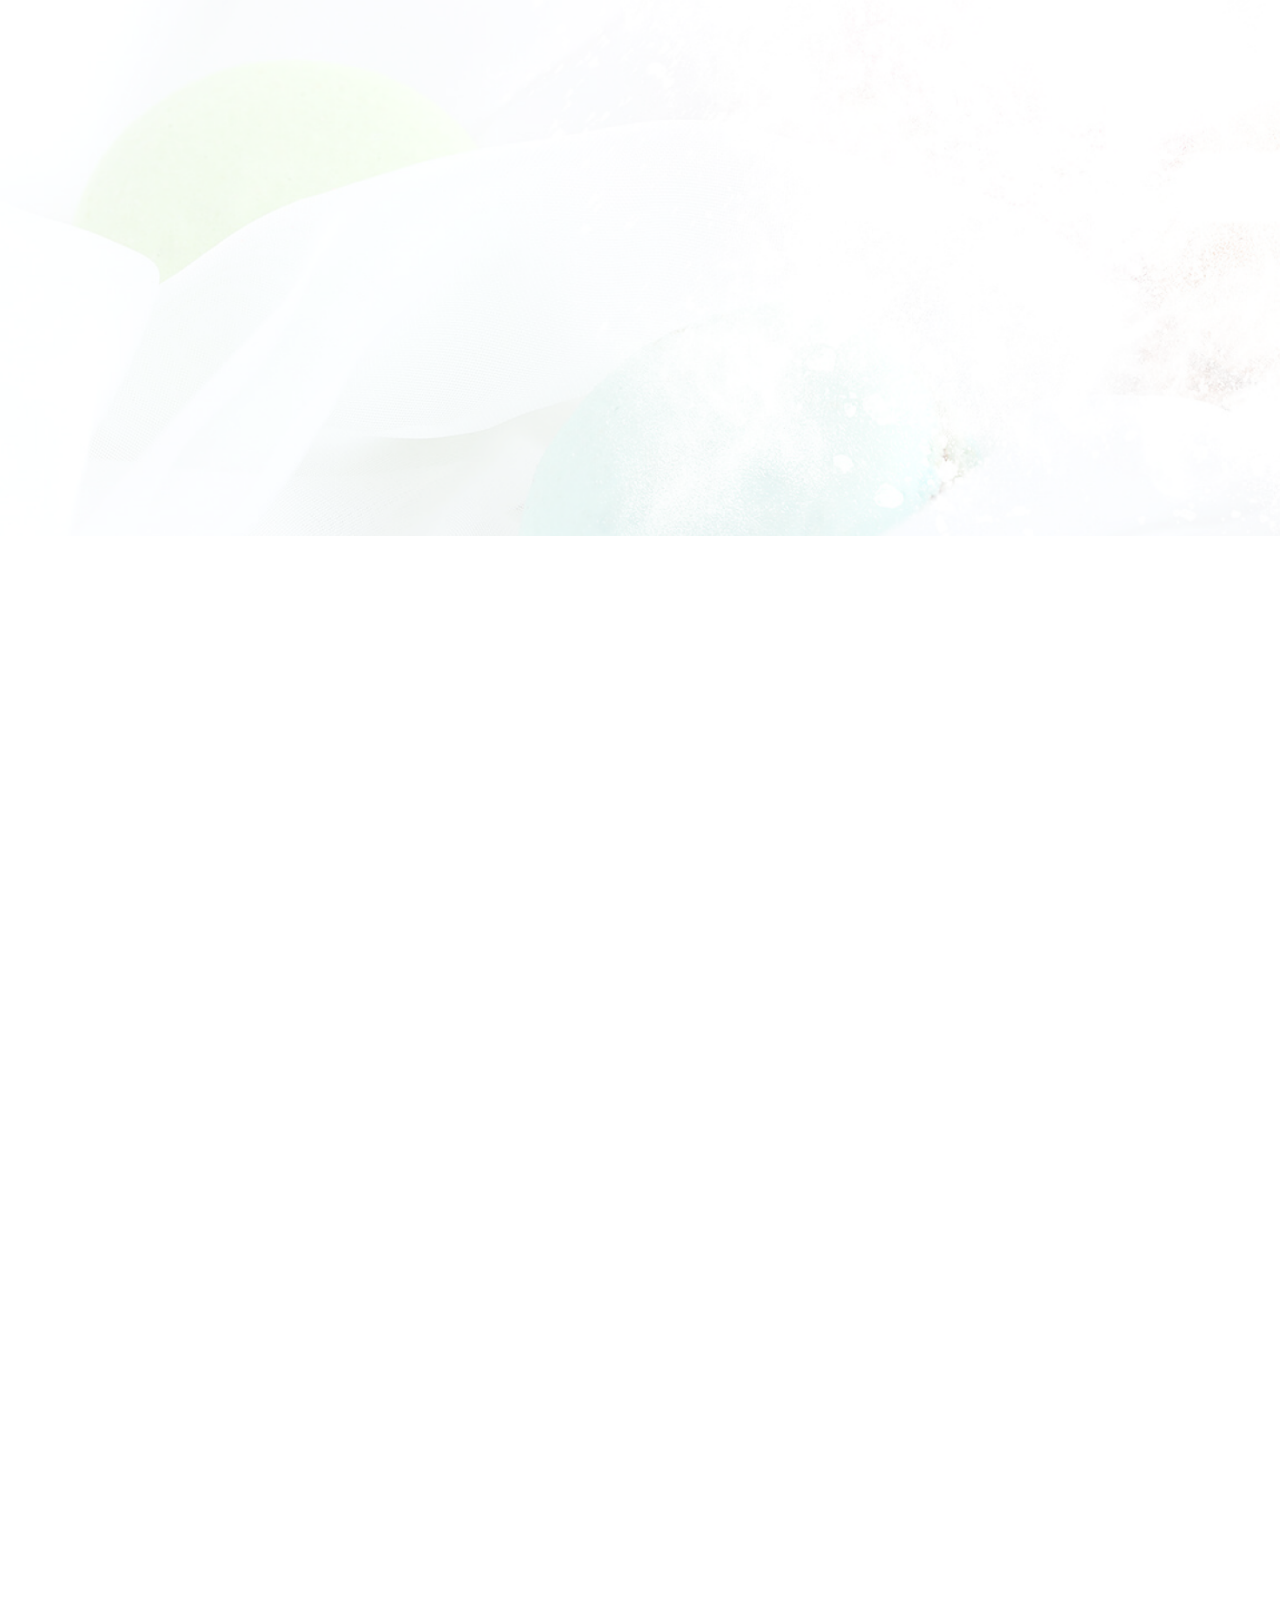
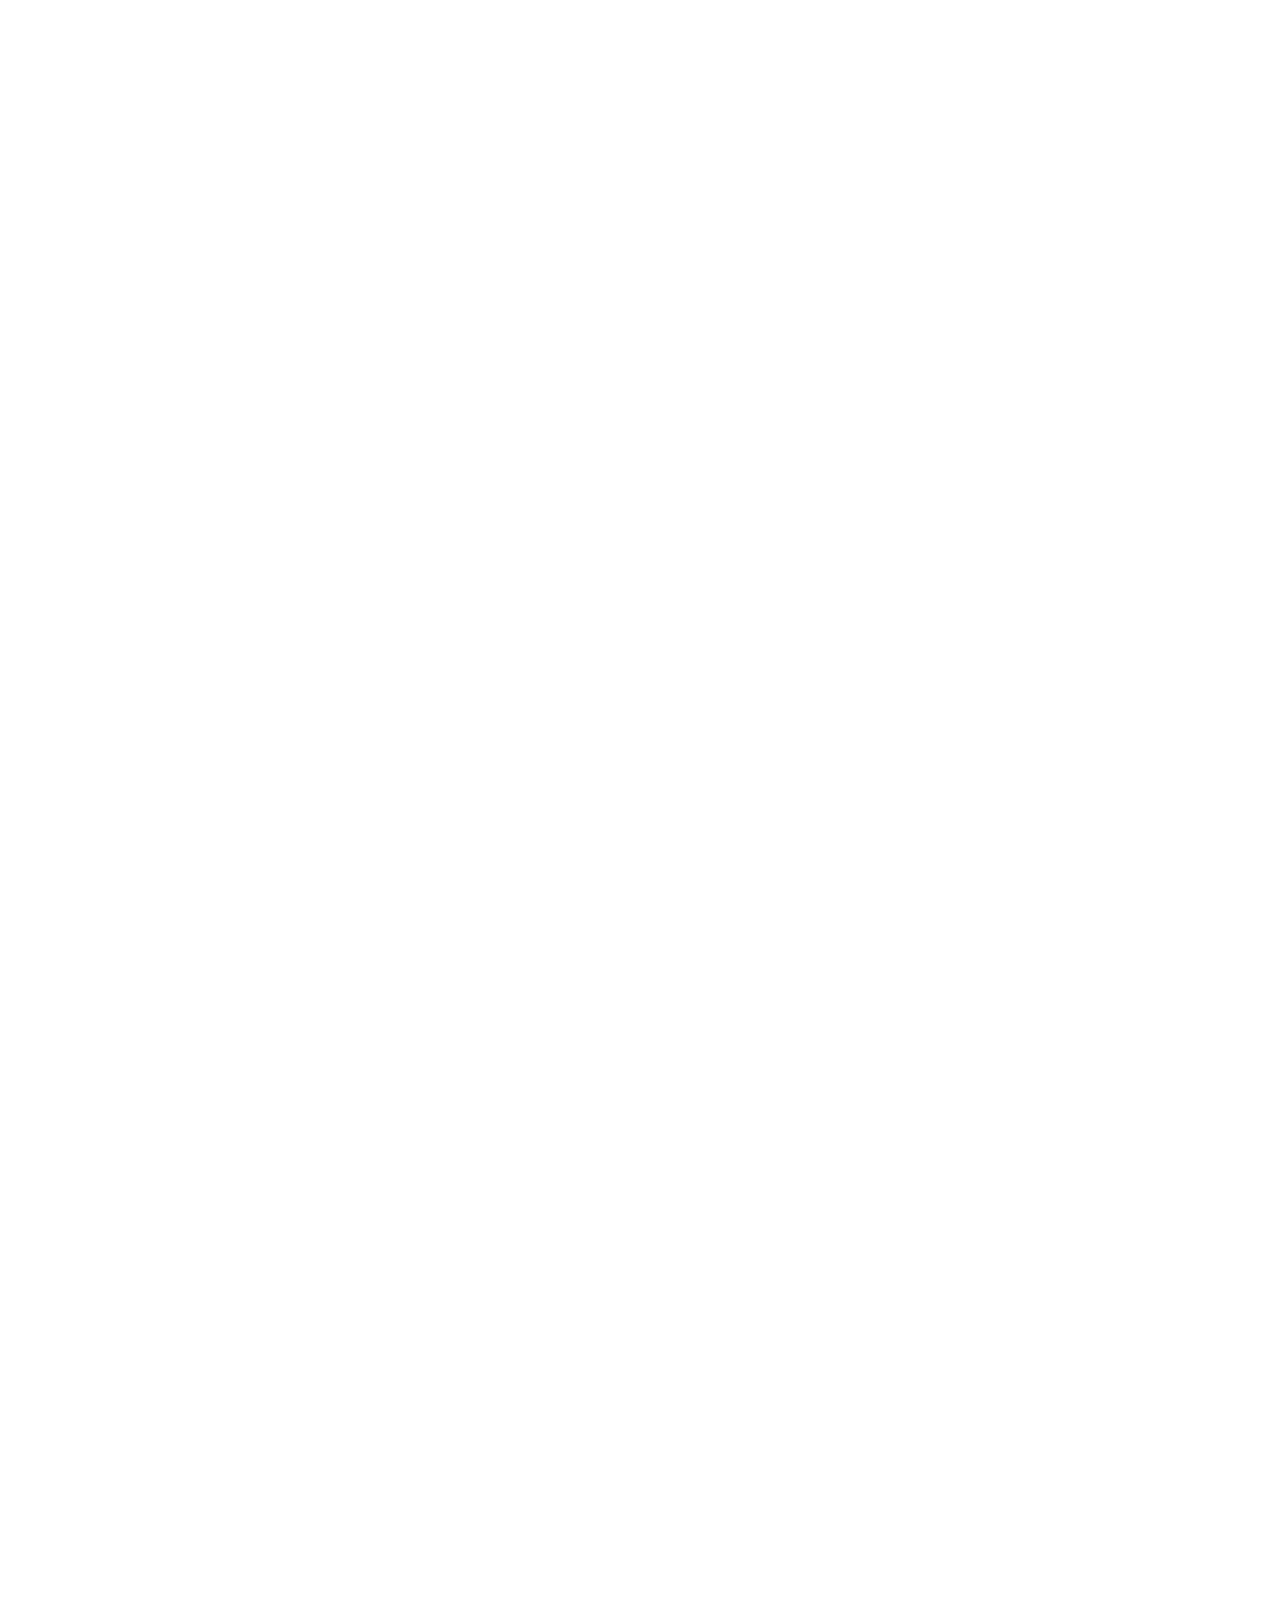
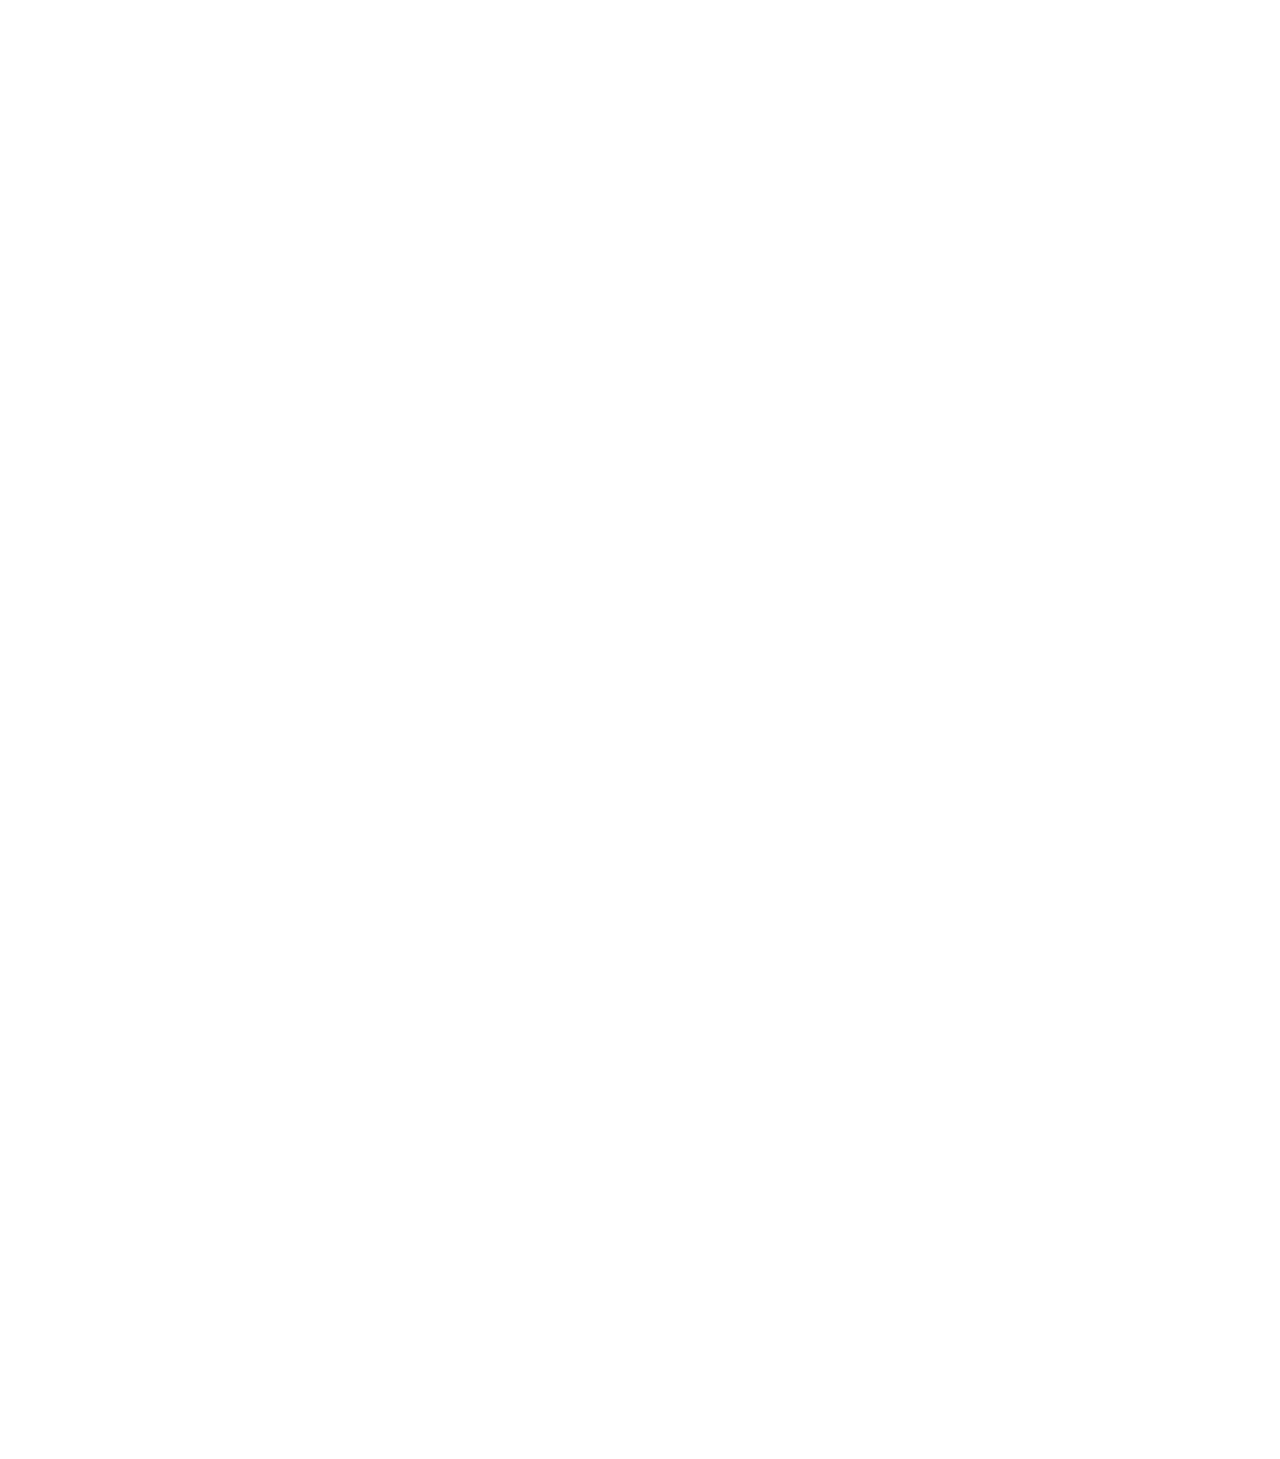
==== commit 31875ab5: "bl" ====
--- a/index.html
+++ b/index.html
@@ -88,7 +88,7 @@
 </div>
 
 <div class="site37_bann_col0_slide" id="site37_bann_col0_slide">
-    <div class="slider_homepage">
+    <div class="slider_homepage wow fadeInUp" data-wow-delay="550ms">
         <div class="item_slide">
             <img src="./assets/img/b1.png" alt="">
             <div class="content">
@@ -359,8 +359,291 @@
 
             <div class="oursupplier_element">
                 <div class="map_box">
-                    <!-- <img src="./assets/img/bando.svg" class="map_img" usemap="#image-map"> -->
-                    <iframe src="map.html" style="width: 100%;height: 100%;overflow: hidden;" frameborder="0" class="map_img"></iframe>
+                    
+                    <svg viewBox="0 0 500 500" xmlns="http://www.w3.org/2000/svg">
+                      <g transform="matrix(0.426497, 0, 0, 0.363604, 7.788779, 183.559677)" style="">
+                        <path id="AD" title="Andorra" class="land" d="M480.487,331.376L480.41,331.401L480.152,331.556L480.005,331.61L479.871,331.637L479.766,331.626L479.708,331.535L479.714,331.396L479.69,331.272L479.67,331.205L479.708,331.024L479.794,330.927L479.913,330.847L480.101,330.876L480.499,330.992L480.582,331.101L480.583,331.173L480.51,331.292z" style="fill: rgb(204, 204, 204); stroke: rgb(255, 255, 255); stroke-width: 0.5px;"/>
+                        <path id="AE" title="United Arab Emirates" class="land" d="M633.699,388.616l0.184,0.251l0.026,1.701l0.042,0.121l-0.098,0.018l-0.11,0.129l-0.129,0.199l-0.177,0.103l-0.142,0.116l-0.134,0.144l-0.12,0.031l-0.155,-0.183l-0.107,-0.187l0.026,-0.041l0.075,-0.013l0.028,-0.097l-0.045,-0.14l-0.105,-0.053l-0.132,-0.004l-0.127,0.063l-0.135,0.124l-0.076,0.133l-0.011,0.267l0.035,0.3l-0.001,0.146l-0.074,0.181l-0.026,0.266l0.053,0.206l0.048,0.123l0.005,0.104l-0.126,0.328l0.109,0.062l0.361,0.023l0.106,0.222l0.072,0.152l-0.02,0.09l-0.256,0.067l-0.322,0.074l-0.231,-0.021l-0.418,0.1l-0.223,0.154l0.065,0.096l0.077,0.074l0.035,0.203l-0.065,0.288l-0.118,0.279l-0.147,0.348l-0.17,0.399l-0.233,0.6l-0.197,0.471l-0.021,0.339l0.005,0.221l-0.022,0.441l-0.187,0.243l-0.042,0.007l-0.223,-0.029l-0.075,-0.01l-0.213,-0.028l-0.33,-0.043l-0.429,-0.057l-0.507,-0.066l-0.565,-0.075l-0.604,-0.08l-0.625,-0.082l-0.624,-0.082l-0.605,-0.08l-0.565,-0.074l-0.507,-0.067l-0.428,-0.057l-0.33,-0.043l-0.213,-0.028l-0.075,-0.01l-0.236,-0.031l-0.127,-0.164l-0.154,-0.198l-0.155,-0.199l-0.154,-0.199l-0.154,-0.199l-0.154,-0.199l-0.154,-0.199l-0.154,-0.199l-0.154,-0.199l-0.154,-0.2l-0.154,-0.199l-0.155,-0.2l-0.154,-0.2l-0.154,-0.2l-0.154,-0.2l-0.154,-0.2l-0.154,-0.2l-0.104,-0.134l-0.057,-0.151l-0.011,-0.396v-0.087l0.104,-0.16l0.05,0.114l0.116,0.155l0.197,-0.038l0.092,0.026l0.068,0.549l0.145,0.195l0.176,0.078l0.597,0.043l0.371,-0.074l0.731,-0.358l0.384,-0.129l1.062,0.022l0.851,0.149l1.325,0.088l0.257,-0.023l0.715,-0.288l0.438,-0.254l0.261,-0.073l0.172,-0.246l0.113,-0.32l0.101,-0.209l0.129,-0.1l0.122,-0.178l0.099,-0.289l0.246,-0.292l0.986,-0.711l0.576,-0.602l0.051,-0.195l0.313,-0.292l0.251,-0.32l1.175,-0.916l0.235,-0.379l0.139,-0.425l0.017,-0.03l0.101,-0.018l0.144,0.064l0.015,0.318l-0.053,0.3l-0.006,0.318l-0.021,0.172l0.109,0.141l0.186,0.061l0.081,-0.007L633.699,388.616zM633.653,389.899l0.017,-0.133l-0.029,-0.069l-0.12,-0.009l-0.05,0.115l-0.017,0.165l0.083,0.014L633.653,389.899zM628.557,392.337l-0.025,0.06l-0.079,-0.005l-0.198,-0.054l-0.064,-0.086l0.124,-0.103l0.055,-0.005l0.079,0.108L628.557,392.337zM625.376,392.901l-0.208,0.017l-0.188,-0.116l0.397,-0.155l0.107,-0.07l0.116,-0.143l0.093,0.123l-0.103,0.193l-0.073,0.083L625.376,392.901zM623.368,392.81l-0.047,0.022l-0.05,-0.165l0.003,-0.052l0.129,-0.075l0.079,0.135L623.368,392.81zM627.047,393.15l0.001,0.104l-0.285,-0.03l-0.076,0.054l-0.234,-0.03l-0.229,-0.075l0.155,-0.125l0.404,-0.147l0.168,0.134L627.047,393.15z" style="fill: rgb(204, 204, 204); stroke: rgb(255, 255, 255); stroke-width: 0.5px;"/>
+                        <path id="AF" title="Afghanistan" class="land" d="M685.881,350.592L685.737,350.615L685.533,350.531L685.453,350.403L685.419,350.385L685.257,350.469L684.948,350.575L684.424,350.852L684.436,350.923L684.777,351.204L684.857,351.297L684.899,351.326L684.59,351.461L683.926,351.765L683.489,352.013L683.385,352.022L683.121,351.918L682.731,351.794L682.627,351.796L681.727,351.817L680.9,351.863L680.556,351.923L679.917,351.98L679.515,352L679.258,352.096L678.977,352.222L678.685,352.304L678.468,352.331L678.207,352.449L678.035,352.683L677.544,353.029L677.268,353.196L677.129,353.385L676.971,353.403L676.701,353.369L676.492,353.573L676.261,353.865L675.838,354.288L675.613,354.459L675.479,354.735L675.578,354.878L675.922,355.092L676.076,355.294L676.16,355.454L676.317,355.864L676.417,356.267L676.565,356.441L676.608,356.736L676.646,356.917L676.565,357.046L676.491,357.189L676.491,357.325L676.58,357.465L676.658,357.589L676.701,357.688L676.648,357.798L676.491,357.966L676.411,358.138L676.237,358.425L675.965,358.621L675.785,358.763L675.594,359.063L675.278,359.396L675.145,359.674L675.006,359.827L674.863,359.909L674.9,360.059L675.024,360.246L675.229,360.455L675.22,360.78L675.21,361.014L675.217,361.297L675.105,361.535L674.535,361.763L673.989,361.863L673.32,361.869L673.067,361.833L672.865,361.783L672.139,361.527L671.844,361.678L671.783,362.047L672.313,362.645L672.53,362.978L672.771,363.534L672.951,363.82L672.887,364.088L672.407,364.392L671.93,364.677L671.322,364.736L670.94,364.838L670.755,364.985L670.619,365.608L670.482,365.836L670.485,366.107L670.356,366.414L670.161,366.611L670.024,366.933L670.067,367.542L670.131,368.572L669.872,368.896L669.58,369.224L669.272,369.458L668.979,369.566L668.736,369.526L668.544,369.324L668.43,369.154L668.218,369.012L668.002,369.041L667.785,369.171L667.438,369.128L667.142,368.998L666.992,369.012L666.906,369.143L666.589,369.423L665.811,369.848L665.493,369.879L665.357,369.985L665.411,370.159L665.55,370.301L665.793,370.401L665.805,370.517L665.591,370.618L665.408,370.733L665.005,370.874L664.54,370.929L664.06,370.847L663.813,370.66L663.521,370.642L663.255,370.779L662.98,371.005L662.68,371.489L662.6,371.574L662.519,371.651L662.323,371.755L662.042,371.925L661.901,372.281L661.732,372.914L661.772,373.254L661.785,373.843L661.719,374.256L661.597,374.527L661.621,374.74L661.807,374.982L661.732,375.139L661.576,375.313L661.425,375.41L660.82,375.593L659.991,375.842L659.443,376.002L658.628,376.24L658.39,376.298L657.894,376.319L657.637,376.283L657.289,376.273L656.777,376.282L656.42,376.347L656.062,376.466L655.798,376.616L655.646,376.764L655.592,376.835L655.233,376.713L654.102,376.495L651.039,376.783L650.75,376.728L649.705,376.391L648.358,375.957L647.525,375.688L646.456,375.336L647.188,374.466L647.826,373.706L648.466,372.942L649.096,372.187L649.171,371.922L649.181,371.403L649.015,370.708L648.748,370.391L647.867,370.263L647.206,370.166L646.485,370.061L646.393,370.022L646.311,369.479L646.346,369.237L646.299,368.768L646.306,368.406L646.41,367.811L646.416,367.542L646.083,366.381L645.897,365.736L645.707,365.069L645.666,364.856L645.662,364.593L646.104,363.973L646.241,363.838L646.5,363.529L646.662,363.364L646.634,363.251L646.352,363.186L645.926,363.18L645.699,363.086L645.522,362.917L645.452,362.671L645.568,362.234L645.452,361.383L645.689,360.961L645.893,360.666L646.585,360.624L646.345,360.29L646.229,360.096L646.155,360.04L646.127,359.951L646.164,359.861L646.341,359.827L646.461,359.715L646.656,359.558L646.758,359.49L646.776,359.299L646.869,359.165L647.009,358.996L647.12,358.804L647.092,358.579L647.194,358.309L647.241,358.139L647.315,357.992L647.25,357.778L647.194,357.597L647.176,357.382L647.287,357.325L647.427,357.246L647.454,357.076L647.528,356.861L647.584,356.69L647.677,356.555L647.687,356.418L647.631,356.191L647.862,356.157L647.955,356.282L648.079,356.444L648.418,356.746L648.638,356.834L648.915,356.878L649.256,356.837L649.528,356.78L649.656,356.795L649.953,357.014L650.3,357.321L650.411,357.458L650.463,357.667L650.565,357.729L650.787,357.522L651.001,357.454L651.198,357.493L651.415,357.516L651.633,357.44L651.73,357.385L652.109,357.117L652.453,356.913L652.667,356.788L652.744,356.368L652.843,356.129L652.984,355.99L652.932,355.817L652.873,355.685L652.813,355.506L652.873,355.411L653.01,355.369L653.354,355.369L653.959,355.18L654.463,354.991L654.929,354.837L655.141,354.812L655.342,354.838L655.434,354.793L655.459,354.646L655.573,354.491L655.832,354.365L656.319,354.098L656.749,353.701L656.902,353.399L657.006,352.958L657.207,352.276L657.429,351.527L657.511,351.196L657.605,350.941L657.985,350.726L658.373,350.57L658.974,350.539L659.679,350.523L659.828,350.112L659.921,349.762L660.038,349.581L660.209,349.434L660.269,349.405L660.649,349.62L661.232,349.949L661.911,350.113L662.252,350.195L662.394,350.182L663.251,350.102L663.928,350.23L664.283,350.58L664.632,350.669L664.974,350.5L665.186,350.469L665.268,350.578L665.438,350.624L665.698,350.607L665.848,350.704L665.864,350.801L665.884,350.913L666.076,351.179L666.423,351.502L666.731,351.58L667.136,351.329L667.273,351.358L667.34,351.277L667.381,351.094L667.626,350.922L668.074,350.761L668.328,350.617L668.419,350.498L668.57,350.464L668.735,350.5L668.853,350.455L668.894,350.342L668.941,350.293L669.025,350.253L669.1,350.233L669.236,350.264L669.487,350.47L669.853,350.85L670.091,351.024L670.2,350.995L670.34,350.878L670.511,350.676L670.553,350.384L670.468,350.003L670.526,349.695L670.729,349.461L671.104,349.317L671.651,349.262L671.987,349.295L672.111,349.416L672.279,349.482L672.49,349.495L672.684,349.358L672.859,349.069L672.869,348.712L672.714,348.285L672.756,348.149L672.823,348.09L673.033,347.935L673.326,347.614L673.609,347.2L673.882,346.692L674.219,346.378L674.62,346.257L675.106,346.395L675.679,346.791L675.894,347.277L675.754,347.854L675.742,348.17L675.858,348.229L676.054,348.213L676.329,348.123L676.509,348.118L676.594,348.2L676.589,348.362L676.493,348.605L676.378,349.286L676.307,349.874L676.236,350.451L676.175,350.957L676.284,351.351L676.45,351.945L676.637,352.337L676.828,352.462L677.02,352.507L677.211,352.472L677.604,352.22L678.197,351.752L678.773,351.464L679.611,351.302L679.892,350.799L680.28,350.466L681.166,349.971L681.647,349.781L681.924,349.749L682.27,349.838L682.349,349.87L682.417,349.894L682.596,349.935L682.633,350.086L682.586,350.249L682.395,350.383L682.334,350.487L682.407,350.565L682.677,350.592L683.236,350.411L683.598,350.295L683.849,350.249L683.95,350.098L684.108,349.946L684.359,349.935L684.628,350.016L684.851,350.063L685.23,350.02L685.43,350.152L685.71,350.401L685.836,350.556z" style="fill: rgb(204, 204, 204); stroke: rgb(255, 255, 255); stroke-width: 0.5px;"/>
+                        <path id="AG" title="Antigua and Barbuda" class="land" d="M302.494,414.451l-0.09,0.116l-0.313,-0.047l-0.063,-0.145l-0.014,-0.102l0.196,-0.207l0.221,0.088l0.085,0.098l0.063,0.02l-0.001,0.083l-0.024,0.061L302.494,414.451zM302.407,412.879l-0.042,0.077l-0.229,-0.139l-0.07,-0.261l0.007,-0.055l0.039,-0.029l0.091,0.05l0.121,0.019l0.077,0.085L302.407,412.879z" style="fill: rgb(204, 204, 204); stroke: rgb(255, 255, 255); stroke-width: 0.5px;"/>
+                        <path id="AI" title="Anguilla" class="land" d="M298.888,410.983L298.442,411.131L298.46,411.046L298.818,410.843L298.948,410.857z" style="fill: rgb(204, 204, 204); stroke: rgb(255, 255, 255); stroke-width: 0.5px;"/>
+                        <path id="AL" title="Albania" class="land eu" d="M532.009,331.209L532.12,331.295L532.351,331.669L532.504,331.999L532.807,332.113L532.975,332.241L533.192,332.436L533.296,332.631L533.444,333.228L533.461,333.588L533.418,333.752L533.382,333.795L533.247,334.379L533.279,334.676L533.278,334.872L533.164,334.949L533.088,335.072L533.211,335.556L533.196,335.763L533.202,335.999L533.423,336.537L533.554,336.703L533.67,336.782L533.82,337.276L533.908,337.361L534.271,337.314L534.449,337.369L534.52,337.486L534.536,337.566L534.512,337.842L534.602,338.054L534.723,338.272L534.723,338.405L534.641,338.623L534.496,338.876L534.304,338.974L534.092,339.056L533.99,339.253L533.939,339.462L533.844,339.617L533.786,339.787L533.695,340.133L533.674,340.258L533.531,340.385L533.309,340.437L533.109,340.448L532.975,340.507L532.906,340.625L532.779,340.72L532.703,340.762L532.703,340.867L532.795,341.086L532.9,341.264L532.903,341.406L532.851,341.446L532.688,341.428L532.654,341.48L532.636,341.64L532.593,341.775L532.526,341.858L532.41,341.948L532.197,341.919L531.997,341.783L531.893,341.741L531.833,341.745L531.817,341.412L531.73,341.153L531.414,340.528L530.383,339.92L530.14,339.646L530.034,339.415L529.927,339.197L530.029,339.191L530.13,339.246L530.259,339.313L530.312,339.204L530.256,338.965L529.99,338.407L529.97,338.253L530.1,337.785L530.317,337.258L530.303,336.618L530.37,336.133L530.295,335.818L530.259,335.432L530.418,334.917L530.555,334.79L530.639,334.626L530.644,334.076L530.337,333.818L529.984,333.77L529.992,333.583L530.036,333.286L530.011,333.187L530.037,333.017L529.951,332.791L529.811,332.627L529.946,332.338L530.144,331.987L530.328,331.709L530.551,331.419L530.7,331.141L530.859,330.9L530.997,330.827L531.065,330.878L531.102,330.983L531.093,331.293L531.14,331.4L531.235,331.479L531.436,331.44L531.658,331.363L531.958,331.199z" style="fill: rgb(204, 204, 204); stroke: rgb(255, 255, 255); stroke-width: 0.5px;"/>
+                        <path id="AM" title="Armenia" class="land" d="M606.175,344.646l-0.485,-0.021l-0.414,0.156l-0.156,-0.031l-0.104,-0.277l-0.089,-0.225l-0.264,-0.579l0.071,-0.237l-0.147,-0.137l-0.354,-0.247l-0.091,-0.102l0.05,-0.141l0.035,-0.257l-0.034,-0.208l-0.096,-0.063l-0.177,-0.004l-0.215,0.052l-0.432,0.201l-0.3,-0.128l-0.173,-0.129l-0.101,-0.108l-0.225,0.09l-0.055,-0.043l-0.012,-0.268l-0.068,-0.145l-0.135,-0.169l-0.126,-0.081l-0.461,0.167l-0.277,0.057l-0.097,-0.156l-0.487,-0.514l-0.451,-0.395l-0.31,-0.163l-0.312,0.017l-0.484,0.079l-0.178,-0.033l-0.422,-0.172l-0.352,-0.205l0.048,-0.085l0.074,-0.062l-0.089,-0.267l-0.196,-0.43l0.021,-0.135l-0.062,-0.186l-0.068,-0.141l0.276,-0.337l0.126,-0.271l0.028,-0.265l-0.074,-0.275l-0.182,-0.499l-0.112,-0.145l-0.208,-0.136l-0.175,-0.222l-0.044,-0.157l0.147,-0.031l0.429,-0.004l0.416,-0.054l0.326,-0.104l0.472,-0.087l0.194,-0.078l0.227,-0.037l0.689,0.083l0.258,-0.064l0.776,-0.012l0.02,-0.033l-0.105,-0.106l0.001,-0.04l0.462,-0.067l0.072,-0.05l0.06,0.168l0.174,0.187l0.189,0.075l0.102,0.103l0.005,0.078l-0.335,0.095l-0.023,0.047l0.022,0.046l0.1,0.023l0.47,0.234l0.268,0.005l0.141,0.071l0.07,0.14l0.224,0.19l0.179,0.184l0.011,0.063l-0.034,0.093l-0.5,0.359l-0.063,0.124l-0.008,0.131l0.219,0.389l0.323,0.424l0.466,0.322l0.643,0.349l0.008,0.216l-0.102,0.256l-0.087,0.174l-0.04,0.118l-0.078,0.049l-0.64,-0.011l-0.096,0.042l-0.042,0.05l-0.003,0.042l0.23,0.078l0.359,0.273l0.207,0.265l0.215,0.116l0.241,0.211l0.193,0.196l0.301,0.254l0.335,-0.083l0.448,0.226l0.019,0.153l-0.028,0.137l-0.282,0.149l-0.035,0.062l0,0.052l0.037,0.073l0.165,0.122l0.195,0.181l0.219,0.27l-0.098,0.081l-0.205,0.012l-0.159,-0.033l-0.056,0.055l0.003,0.088l0.208,0.205l0.041,0.149l-0.009,0.259L606.175,344.646zM602.058,336.91l0.014,-0.099l-0.021,-0.089l-0.075,-0.028l-0.092,0.023l-0.007,0.099l0.028,0.094l0.093,0.042L602.058,336.91zM603.542,338.429l-0.107,0.061l-0.1,-0.027v-0.152l0.072,-0.061l0.083,0.003l0.079,0.055L603.542,338.429z" style="fill: rgb(204, 204, 204); stroke: rgb(255, 255, 255); stroke-width: 0.5px;"/>
+                        <path id="AO" title="Angola" class="land" d="M512.388,475.605l-0.043,0.045l-0.308,0.124l-0.331,0.116l-0.435,0.472l-0.22,0.204l-0.064,0.051l-0.199,0.113l-0.144,0.097l0.005,0.053l0.096,0.062l0.098,0.102l-0.01,0.771l-0.042,0.76l-0.054,0.064l-0.276,0.025l-0.367,0.053l-0.117,0.034l-0.041,-0.075l-0.123,-0.278l0.069,-0.264l0.074,-0.197l-0.083,-0.401l-0.187,-0.357l-0.198,-0.453l-0.061,-0.087l0.167,-0.146l0.251,-0.32l0.105,-0.166l0.291,-0.037l0.108,-0.116l0.077,-0.186l0.03,-0.108l0.328,-0.088l0.394,-0.157l0.218,-0.172l0.221,-0.11l0.14,-0.004l0.092,0.045l0.253,0.298l0.215,0.188L512.388,475.605zM542.961,493.164l0.062,0.372l0.061,0.517l0.043,0.372l0.044,0.167l0.015,0.089l-0.049,0.096L543.097,495l-0.079,0.198l-0.044,0.138l0.037,0.254l-0.03,0.364l-0.031,0.385l-0.01,0.371l0.105,0.664l-0.015,0.204l-0.131,0.348l-0.099,0.264l-0.064,0.306l-0.012,0.16l0.24,0.452l-0.014,0.09l-0.184,0.028l-0.152,0.008h-0.582h-0.834h-0.834h-0.834h-0.767h-0.734h-0.647l0,0.446v0.92l0,0.921l0,0.922v0.924l0,0.925v0.926l0,0.927l0,0.929v0.671l0.169,0.892l0.31,0.972l0.121,0.09l0.312,0.179l0.433,0.366l0.243,0.277l0.494,0.481l0.657,0.614l0.633,0.551l0.559,0.486l-0.877,0.171l-1.247,0.242l-0.841,0.164l-1.021,0.199l-0.68,0.125l-0.847,0.155l-0.135,-0.003l-0.227,-0.107l-0.49,-0.021l-0.576,0.148l-0.457,0.04l-0.338,-0.068l-0.33,-0.129l-0.322,-0.191l-0.557,-0.07l-0.793,0.052l-0.764,-0.037l-0.736,-0.126l-0.526,-0.05l-0.317,0.027l-0.34,-0.041l-0.363,-0.109l-0.303,-0.185l-0.364,-0.39l-0.285,-0.372l-0.074,-0.053l-0.09,-0.057l-0.089,-0.017l-0.808,-0.01l-0.767,-0.009l-0.439,-0.001l-1.074,-0.001l-1.074,-0.001l-1.074,-0.002l-1.074,-0.001l-1.074,-0.002l-1.074,-0.001l-1.074,-0.002l-1.074,-0.001l-0.57,-0.001l-0.53,0.03l-0.585,0.032l-0.084,-0.014l-0.139,-0.045l-0.095,-0.082l-0.315,-0.211l-0.274,-0.16l-0.373,-0.27l-0.241,-0.295l-0.203,-0.094l-0.359,-0.053l-0.27,-0.052l-0.22,-0.012l-0.387,0.139l-0.292,0.138l-0.208,0.133l-0.361,0.152l-0.304,0.152l-0.53,-0.02l-0.115,0.022l-0.295,-0.01l-0.278,-0.133l-0.282,0.012l-0.313,0.169l-0.448,0.066l0.104,-1.103l0.109,-0.487l0.003,-0.582l-0.064,-1.504l-0.077,-0.207l-0.052,-0.242l0.277,-0.184l0.141,-0.141l0.191,-0.249l0.136,-0.349l0.16,-0.768l0.582,-1.763l0.276,-1.723l0.35,-0.814l0.131,-0.912l0.974,-1.175l0.24,-0.721l0.504,-0.353l0.713,-0.376l0.508,-0.669l0.246,-0.463l0.28,-0.887l-0.003,-0.925l0.178,-1.233l-0.039,-0.354l-0.266,-0.49l-0.049,-0.35l-0.247,-0.344l-0.264,-0.26l-0.124,-0.464l-0.458,-0.731l-0.125,-0.487l-0.219,-0.35l-0.035,-0.431l-0.115,-0.456l-0.224,-0.45L512.18,488v-0.161l0.136,-0.194l0.129,-0.063l-0.043,0.098l-0.086,0.115l0.021,0.089l0.856,-0.902l0.054,-0.176l-0.029,-0.197l-0.004,-0.241l0.034,-0.28l-0.808,-1.661l-0.641,-1.542l-0.109,-0.779l-0.848,-1.023l-0.334,-0.665l-0.19,-0.466l-0.143,-0.176l0.054,-0.089l0.218,-0.023l0.486,-0.108l0.666,-0.118l0.615,-0.27l0.164,-0.12l0.326,-0.024l0.332,0.072l0.123,-0.052l0.07,-0.004l0.779,0l0.324,-0.018l0.601,0.005l0.379,0.022l0.216,0.03l0.583,0.047l0.728,-0.011l0.257,-0.024l0.954,-0.016l0.942,-0.016l0.847,-0.014l0.936,0.003l0.716,0.002l0.326,0.097l0.296,0.184l0.135,0.167l0.064,0.074l0.088,0.176l0.162,0.14l0.058,0.216l-0.047,0.293l0.023,0.353l0.094,0.412l0.197,0.432l0.298,0.454l0.13,0.36l-0.039,0.267l0.092,0.282l0.222,0.297l0.162,0.157l0.094,0.119l0.252,0.456l0.467,0.728l0.35,0.546l0.123,0.065l0.179,-0.023l0.38,-0.054l0.376,-0.011l0.269,0.112l0.108,-0.019l0.405,-0.217l0.402,-0.066l0.42,-0.09l0.219,-0.092l0.255,0l0.687,0.175l0.13,0.009h0.556l0.556,-0.098l0.082,-0.732l0.005,-0.145l0.134,-0.275l0.17,-0.24l0.021,-0.229l-0.01,-0.313l0.123,-0.379l0.373,-0.302l0.603,-0.143l0.343,-0.028l0.541,-0.084l0.82,-0.085l0.303,0.011l0.024,0.043l-0.174,0.524l-0.003,0.171l0.063,0.173l0.139,0.094l0.851,0.01l0.784,0.01l0.899,0.033l0.674,0.024l0.086,0.026l0.068,0.039l0.1,0.26l-0.022,0.508l-0.15,0.742l0.058,0.694l0.267,0.646l0.027,0.993l-0.094,0.593l-0.119,0.748l-0.046,0.849l0.122,0.355l0.258,0.371l0.394,0.389l0.305,0.503l0.216,0.619l0.078,0.39l-0.058,0.161l0.004,0.278l0.067,0.396l-0.075,0.263l-0.216,0.129l-0.072,0.178l0.109,0.342l0.027,0.311l0.085,0.119l0.062,0.086l0.102,0.013l0.219,-0.111l0.262,-0.207l0.21,-0.087l0.296,0.011l0.416,0.059l0.734,0.021l0.226,-0.037l0.683,-0.279l0.179,-0.021l0.27,0.026l0.383,0.083l0.386,0.017l0.188,-0.086l0.017,-0.113l0.06,-0.147L542.961,493.164z" style="fill: rgb(204, 204, 204); stroke: rgb(255, 255, 255); stroke-width: 0.5px;"/>
+                        <path id="AR" title="Argentina" class="land" d="M299.87,526.29l0.071,0.083l-0.001,0.087l0.237,0.178l0.474,0.271l0.444,0.523l0.414,0.777l0.389,0.576l0.363,0.372l0.334,0.264l0.305,0.154l0.163,0.125l0.021,0.096l0.285,0.199l0.549,0.303l0.347,0.303l0.146,0.302l0.542,0.313l0.939,0.322l0.683,0.154l0.426,-0.014l0.611,0.257l0.796,0.53l0.486,0.368l0.175,0.205l0.521,0.333l1.3,0.689l0.573,0.173l0.272,0.158l0.161,0.2l0.159,0.062l0.157,-0.078l0.326,0.072l0.496,0.222l0.388,0.269l0.499,0.593l0.159,0.237l0.067,0.212l-0.024,0.187l-0.152,0.2l-0.28,0.212l-0.083,0.093l-0.006,0.089l-0.071,0.179l-0.232,0.382l-0.059,0.178l-0.013,0.132l-0.147,0.144l-0.391,0.266l-0.081,0.129l-0.02,0.139l-0.049,0.083l-0.053,0.035l-0.075,0.139l-0.061,0.231l-0.006,0.296l0.048,0.362l-0.01,0.117l-0.086,0.062l-0.049,0.084l-0.017,0.169l-0.074,0.124l-0.129,0.079l-0.048,0.09l0.034,0.103l-0.095,0.101l-0.224,0.1l-0.137,0.146l-0.051,0.191l-0.125,0.171l-0.199,0.151l-0.065,0.201l0.104,0.372l1.226,-0.129l0.999,0.136l1.182,0.358l0.784,0.125l0.387,-0.108l0.287,0.015l0.187,0.139l0.251,0.028l0.315,-0.082l0.261,0.063l0.206,0.208l0.187,-0.052l0.168,-0.31l0.193,-0.227l0.218,-0.142l0.271,-0.043l0.325,0.057l0.259,0.114l0.194,0.171l0.211,-0.005l0.229,-0.181l0.11,-0.217l-0.01,-0.253l0.091,-0.181l0.191,-0.109l0.129,-0.147l0.067,-0.186l0.227,-0.113l0.387,-0.041l0.203,-0.091l0.018,-0.141l0.114,-0.13l0.211,-0.119l0.145,-0.148l0.078,-0.177l0.127,-0.112l0.178,-0.045l0.198,-0.373l0.217,-0.698l0.129,-0.942l0.045,-1.333l0.219,0.001l0.102,0.099l0.162,0.051l0.17,-0.112l0.145,-0.052l0.229,-0.004l0.124,-0.126l0.145,-0.02l0.099,0.068l0.096,0.083l0.204,0.019l0.162,0.216l0.178,0.066l0.076,0.248l0.115,0.653l0.214,0.386l0.212,0.44l0.008,0.196l-0.119,0.198l-0.02,0.285l-0.074,0.697l-0.025,0.257l0.074,0.175l0.027,0.245l-0.115,0.299l-0.224,0.448l-0.217,0.121l-0.056,0.005l-0.294,0.259l-0.207,0.097l-0.12,-0.065l-0.137,0.112l-0.154,0.291l-0.188,0.13l-0.34,0.072l-0.102,0.034l-0.198,-0.01l-0.17,0.072l-0.142,0.155l-0.151,0.058l-0.161,-0.039l-0.146,0.057l-0.131,0.153l-0.076,0.166l-0.021,0.179l-0.128,0.122l-0.236,0.065l-0.082,0.09l0.015,0.125l-0.106,0.097l-0.399,0.102l-0.289,0.18l-0.178,0.259l-0.188,0.163l-0.296,0.1l-0.402,0.264l-0.058,0.163l0.153,0.15l0.055,0.134l-0.043,0.117l-0.125,0.016l-0.208,-0.085l-0.148,-0.018l-0.088,0.05l-0.042,0.094l0.005,0.138l-0.074,0.094l-0.154,0.05l-0.097,0.114l-0.041,0.179l-0.193,0.226l-0.344,0.272l-0.271,0.367l-0.199,0.462l-0.232,0.304l-0.266,0.146l-0.183,0.208l-0.1,0.27l-0.284,0.418l-0.466,0.568l-0.423,0.39l-0.38,0.212l-0.213,0.24l-0.047,0.267l-0.246,0.305l-0.445,0.342l-0.126,0.154l-0.104,0.126l-0.015,0.22l-0.173,0.289l-0.333,0.359l-0.116,0.311l0.151,0.393l0.022,0.477l-0.066,0.191l-0.146,0.065l-0.033,0.123l0.079,0.182l0.004,0.239l-0.07,0.297l-0.154,0.34l-0.239,0.383l-0.058,0.256l0.124,0.129l0.061,0.137l-0.002,0.146l-0.051,0.211l-0.099,0.277l-0.15,0.206l-0.201,0.134l-0.061,0.17l0.081,0.205l0.011,0.214l-0.058,0.223l0.034,0.217l0.126,0.211l-0.009,0.241l-0.219,0.495l-0.053,0.306l0.137,1.313l-0.083,0.184l-0.139,0.212l-0.165,0.016l-0.188,-0.037l-0.136,0.132l-0.085,0.583l-0.259,1.264l0.046,0.301l0.208,0.489l0.076,0.312l0.058,0.235l0.046,0.446l-0.121,0.201l-0.112,0.035l-0.141,0.113l0.167,0.545l0.133,0.251l0.38,0.516l1.459,0.718l0.605,0.424l0.685,0.579l0.374,0.596l0.033,0.492l-0.547,0.737l-0.061,0.62l0.112,0.437l0.198,0.406l0.53,0.528l0.39,0.194l0.527,-0.021l0.09,0.148l0.054,0.13l0.083,1.075l-0.01,0.405l-0.155,0.372l-1.012,1.714l-0.864,1.052l-0.313,0.583l-0.111,0.625l-0.277,0.298l-1.498,0.948l-2.324,0.849l-1.878,0.442l-0.427,0.149l-3.019,0.487l-0.584,0.068l-0.76,-0.043l-0.617,0.065l-0.688,-0.133l-0.614,-0.153l-0.344,-0.38l-0.408,-0.047l-0.111,0.19l0.199,0.485l-0.097,0.585l0.121,0.334l0.241,0.067l0.232,0.173l0.205,0.232l-0.353,0.024l0.137,0.185l0.151,0.108l-0.017,0.387l-0.137,0.934l-0.344,0.2l-0.092,0.054l-0.104,0.202l-0.219,0.898l-0.07,0.584l0.094,0.377l0.413,0.794l-0.156,0.517l-0.261,0.281l-1.131,0.579l-0.452,0.232l-0.712,0.159l-1.147,0.027l-0.424,-0.036l-0.983,-0.528l-0.73,-0.316l-0.668,-0.251l-0.65,-0.15l0.093,-0.076l0.043,-0.136l-0.183,-0.076l-0.133,-0.017l-0.428,0.273l-0.18,0.279l-0.052,0.245l-0.009,0.588l0.076,0.495l0.308,1.223l0.032,0.667l-0.146,0.844l0.204,0.498l0.248,0.225l0.557,0.223l0.216,0.152l0.238,-0.024l0.073,0.059l-0.035,0.109l-0.14,0.215l0.009,0.227l0.422,0.067l0.438,-0.046l0.459,-0.101l0.108,-0.158l0.003,-0.33l-0.538,-0.058l0.068,-0.123l0.408,-0.134l0.534,-0.219l0.273,-0.041l0.186,0.147l0.125,0.135l0.154,0.355l0.096,0.469l0.004,0.565l-0.064,0.533l-0.076,0.189l-0.135,0.227l-0.96,0.29l-0.269,-0.076l-0.25,-0.403l-0.079,-0.417l-0.214,-0.281l-0.459,-0.223l-0.457,0.068l-0.453,0.387l-0.445,0.125l-0.158,0.353l1.116,0.572l0.527,0.16l0.172,-0.006l0.171,0.075l-0.159,0.213l-0.159,0.132l-0.794,0.292l-0.35,0.204l-0.409,0.402l-0.573,0.879l-0.176,0.192l-0.088,0.224l-0.059,0.609l0.186,1.015l-0.196,0.426l0.121,0.474l-0.068,0.317l-0.2,0.457l-0.804,0.723l-0.143,0.53l0.279,0.313l-0.019,0.274l-0.093,0.249l-0.334,-0.003l-1.214,-0.167l-0.442,0.272l-0.41,0.333l-0.112,0.159l-0.145,0.1l-0.835,0.178l-0.165,0.118l-0.888,1.275l-0.38,0.794l-0.459,0.782l-0.12,0.332l-0.026,0.461l0.064,0.416l0.064,0.307l0.16,0.395l0.336,0.451l1.711,1.847l0.355,0.162l1.83,0.199l0.406,0.259l0.237,0.412l0.087,0.364l-0.105,0.924l-0.109,0.29l-0.202,0.264l-0.433,0.34l-0.518,0.181l0.148,0.129l0.21,-0.019l0.458,-0.11l0.198,0.11l0.15,0.367l-0.287,0.148l-0.087,0.179l-0.207,0.271l-1.056,1.084l-0.569,0.325l-0.523,0.437l-0.702,0.443l-0.275,0.255l-0.372,0.536l-0.569,0.585l-0.614,1.261l-0.024,0.245l0.089,0.164l-0.341,2.231l-0.119,0.264l-0.247,0.282l-0.65,0.466l-0.313,0.058l-0.414,-0.27l-0.233,-0.282l-0.229,-0.482l-0.276,-0.496l-0.014,0.177l0.096,0.302l-0.065,0.316l-0.706,0.144l-0.187,0.148l0.637,-0.066l0.434,0.096l0.184,0.115l0.165,0.241l0.146,0.29l-0.122,0.161l-0.348,0.133l-0.45,0.245l-0.532,0.443l-0.295,0.514l-0.127,0.37l-0.144,0.748l-0.038,0.496l-0.225,0.382l-0.347,0.345l0.02,0.079l0.235,-0.177l0.188,-0.056l0.162,0.46l0.218,0.923l0.101,0.642l-0.016,0.19l-0.065,0.262l-0.448,0.063l-0.4,-0.008l-0.294,0.112l0.158,0.116l0.27,-0.041l0.373,0.276l0.414,-0.118l0.189,0.185l0.136,0.169l0.634,1.354l0.554,0.841l0.28,0.5l-0.139,0.228l-0.05,-0.303l-0.361,-0.079l-0.352,-0.081l-0.587,-0.217l-0.791,-0.328h-0.792l-0.629,-0.277l-0.695,-0.306l-1.467,-0.027l-1.292,-0.019l-1.324,-0.019l-0.847,-0.013l-0.567,-0.008l-0.147,-0.115l0.05,-0.38l-0.21,-0.28l-0.305,-0.338l-0.371,-0.238l-0.184,-0.319l-0.206,-0.358l0.116,-0.317l0.178,-0.769l0.003,-0.338l-0.161,-0.236l-0.049,-0.335l0.049,-0.157l0.145,-0.119l0.087,-0.547l-0.068,-0.535l-0.111,-0.477l-0.147,-0.21l-0.189,-0.1l-0.14,-0.019l-0.31,0.178l-0.514,-0.045l-0.175,0.068l-0.251,0.191l-0.356,0.282l-0.198,-0.098l-0.061,-0.302l-0.132,-0.261l-0.084,-0.23l-0.063,-0.379l-0.105,-0.485l-0.21,-0.573l-0.322,-0.462l-0.018,-0.415l-0.06,-0.52l0.164,-0.505l-0.096,-0.418l-0.201,-0.497l0.062,-0.514l0.198,-0.284l0.062,-0.36l0.916,-0.057l-0.038,-0.483l0.152,-0.39l0.171,-0.353l0.146,-0.16l0.326,-0.14l0.384,-0.203l0.217,-0.232l0.104,-0.208l0.063,-0.268l0.017,-0.285l-0.063,-0.605l0.072,-0.186l0.238,-0.245l0.402,-0.217l0.173,-0.575l-0.099,-0.499l-0.223,-0.395l-0.284,-0.178l-0.025,-0.405l0.128,-0.384l0.167,-0.411l0.199,-0.471l-0.012,-0.329l0.177,-0.192l0.504,-0.428l0.173,-0.418l0.177,-0.113l0.207,-0.05l0.012,-0.236l-0.151,-0.234l-0.024,-0.293l0.018,-0.324l0.046,-0.433l0.235,-0.162l0.348,-0.35l0.093,-0.222l0.012,-0.297l-0.101,-0.612l-0.086,-0.438l-0.044,-0.161l-0.158,-0.296l-0.117,-0.187l0.187,-0.234l0.35,-0.245l0.148,-0.355l-0.136,-0.301l-0.198,-0.159l-0.062,-0.46l0.074,-0.583l0.148,-0.176l0.52,-0.088l0.049,-0.299l0.396,-0.422l-0.012,-0.403l-0.252,-0.247l-0.247,-0.398l-0.182,-0.351l-0.606,-0.192l-0.644,-0.104l-0.087,-0.331l0.025,-0.191l0.299,0.077l0.489,-0.067l0.368,-0.015l0.256,-0.034l0.295,-0.048l0.272,0.139l0.272,-0.087l0.111,-0.521l0.173,-0.277l0.025,-0.26l-0.173,-0.207l-0.317,-0.064l-1.387,-0.164l-0.042,-0.207l0.012,-0.347l0.052,-0.354l0,-0.174l0.126,-0.153l0.144,-0.32l0.101,-0.213l-0.101,-0.276l-0.221,-0.407l0.161,-0.188l0.013,-0.224l-0.05,-0.219l-0.23,-0.243l-0.203,-0.335v-0.356l0.238,-0.095l0.158,-0.109l0.037,-0.22l-0.087,-0.271l-0.329,-0.083l-0.438,-0.166l-0.134,-0.139l-0.124,-0.29l0.092,-0.813l-0.046,-0.489l-0.039,-0.27l0.107,-0.208l0.146,-0.187l-0.069,-0.435l-0.13,-0.228l0.046,-0.175l0.123,-0.176l0.107,-0.217l0.092,-0.051l0.138,0.124l0.233,-0.073l0.281,-0.175l0.03,-0.206l-0.056,-0.294l-0.209,-0.738l-0.188,-0.455l0.039,-0.164l0.074,-0.172l-0.059,-0.624l0.019,-0.376l0.014,-1.105l0.021,-0.376l-0.192,-0.384l0.026,-0.359l0.135,-0.262l0.127,-0.354l0.095,-0.313l0.1,-0.141l0.169,-0.07l0.039,-0.171l-0.077,-0.13l-0.218,-0.203l-0.05,-0.248l0.046,-0.19l0.107,-0.11l0.166,0.001l0.125,-0.271l0.036,-0.334l0.026,-0.155l-0.096,-0.195l-0.069,-0.459l-0.065,-0.26l0.077,-0.109l0.107,-0.04l0.189,0.062l0.133,-0.032l0.023,-0.139l0.015,-0.149l0.051,-0.101l0.119,-0.336l0.127,-0.416l0.03,-0.293l-0.045,-0.793l0.067,-0.182l0.136,-0.166l0.189,-0.156l0.249,-0.129l0.309,-0.186l0.38,-0.068l0.154,-0.206l0.107,-0.274l0.03,-0.225l-0.146,-0.156l-0.192,-0.186l-0.091,-0.467l-0.049,-0.431l-0.028,-0.542l-0.191,-0.465l-0.2,-0.522l-0.054,-0.464l0.067,-0.253l0.079,-0.402l-0.084,-0.183l-0.1,-0.327l0.104,-0.256l0.126,-0.397l-0.015,-0.201l-0.1,-0.479l-0.092,-0.268l0.092,-0.286l0.146,-0.267l0.115,-0.143l-0.019,-0.23l0.05,-0.189l0.218,-0.126l0.204,-0.234l0.146,-0.028h0.176l0.115,-0.066l0.046,-0.18l0.031,-0.199l0.281,-0.247l0.165,-0.227l0.299,-0.047l0.146,-0.246l0.003,-0.315l-0.034,-0.318l0.1,-0.367l-0.111,-0.56l0.011,-0.296l-0.115,-0.244l0.023,-0.263l-0.062,-0.168l-0.174,-0.063l-0.064,-0.209l0.084,-0.103l0.164,-0.079l0.206,-0.16l0.154,-0.768l0.073,-0.228l0.071,-0.273l-0.009,-0.142l0.099,-0.205l0.124,-0.311l0.195,-0.3l0.111,-0.206l0.108,-0.277l0.031,-0.167l0.138,-0.083l0.159,-0.021l0.187,-0.052l0.077,-0.102l-0.014,-0.148l-0.012,-0.327l-0.056,-0.519l-0.036,-0.667l0.033,-0.438l0.123,-0.439l0.115,-0.238l-0.031,-0.183l-0.031,-0.201l-0.215,-0.11l-0.204,0.095l-0.143,-0.026l-0.183,-0.233l-0.054,-0.247l0.031,-0.337l0.143,-0.21l0.056,-0.264l-0.084,-0.082l-0.18,-0.175l-0.17,-0.602l0.021,-0.512l-0.169,-0.136l-0.079,-0.399l-0.174,-0.143l-0.069,-0.298l-0.054,-0.307l0.023,-0.135l0.182,-0.038l0.103,-0.242l-0.077,-0.135l-0.138,-0.117l-0.176,0.009l-0.158,-0.138l-0.211,-0.577l-0.167,-0.318l0.053,-0.463l0.033,-0.361l0.072,-0.309l0.026,-0.243l0.13,-0.116l0.123,0.053l0.115,-0.027l0.106,-0.197l0.116,-0.124l-0.007,-0.098l-0.069,-0.106l-0.033,-0.187l0.081,-0.223l0.14,-0.509l0.212,-0.56l0.091,-0.209l-0.023,-0.177l0.046,-0.08l0.144,0.089l0.409,-0.098l0.138,-0.248l0.054,-0.221l0.123,-0.124l-0.054,-0.176l-0.169,-0.053l-0.102,-0.083l0.041,-0.2l0.06,-0.459l-0.01,-0.337l-0.154,-0.719l-0.124,-0.71l0.087,-0.237l0.268,-0.324l0.203,-0.146l0.037,-0.185l0.201,-0.834l0.023,-0.455l0.132,-0.251l0.087,-0.472l0.364,-0.406l0.107,-0.269l0.146,-0.026l0.077,-0.087l0.193,-0.299l0.251,-0.307l0.216,-0.155l0.054,-0.242l0.103,-0.33l0.214,-0.547l0.12,-0.381l0.161,-0.137l0.188,-0.498l0.081,-0.292l0.215,-0.12l0.168,-0.034l0.161,0.137l0.169,-0.026l0.154,-0.171l0.37,-0.117l0.167,-0.063l0.077,-0.171v-0.3l-0.154,-0.222l-0.313,-0.425l-0.27,-0.475l-0.029,-0.149l-0.002,-0.163l0.046,-0.206l0.129,-0.233l0.324,-0.384l-0.035,-0.274l-0.236,-1.007l-0.087,-0.277l-0.164,-0.513l0.023,-0.203l0.144,-0.566l0.125,-0.228l0.184,-0.042l0.1,-0.076l0.031,-0.101l-0.123,-0.126l-0.054,-0.16l-0.054,-0.228l-0.17,-0.08l-0.098,-0.189v-0.277l0.153,-0.361l0.169,-0.101l0.069,-0.16l0.181,-0.146l0.165,-0.113l0.138,-0.209l0.569,-0.256l0.452,-0.199l0.882,-0.38l0.605,-0.261l0.058,-0.18l0.046,-0.123l0.28,-0.917l0.363,-1.183l0.227,-0.74l-0.522,-0.544l0.092,-0.145l0.299,-0.372l0.062,-0.298l0.119,-0.128l0.536,-0.303l0.092,-0.201l0.047,-0.223l0.109,-0.16l0.204,-0.033l0.371,-0.142l0.398,-0.135l0.12,-0.183l0.113,-0.318l0.097,-0.352l0.077,-0.083l0.128,0.009l0.213,0.088l0.112,0.133l0.557,0.422l0.25,0.241l0.238,0.032l0.47,-0.047l0.095,0.011l1.199,0.014l0.183,0.021l0.419,0.103l0.237,0.083l0.165,0.043l0.265,0.13l0.23,0.431l0.129,0.343l0.09,0.302l0.201,0.531l0.137,0.202l0.049,-0.098l0.117,-0.581l0.161,-0.338l0.217,-0.379l0.437,-0.884l0.153,-0.132l0.17,-0.064l0.119,-0.005l0.121,0.066l0.165,0l0.117,-0.07l1.146,-0.011l1.189,-0.01l0.025,0.005l0.054,0.152l0.198,0.332l0.222,0.176L299.87,526.29zM302.046,581.649l0.028,0.228l-0.146,-0.027l-0.347,-0.218l-0.117,-0.204l-0.027,-0.086l0.354,0.093l0.167,0.085L302.046,581.649zM283.025,646.675l0.016,-1.096l0.022,-1.464l0.004,-1.297l0.004,-1.256l0.004,-1.292l0.004,-1.283l0.005,-1.363l0.005,-1.375l0.165,0.195l0.652,0.95l0.17,0.39l0.107,0.456l-0.261,-0.29l-0.275,0.166l-0.136,0.272l-0.116,0.296l0,0.209l0.09,0.183l0.268,0.159l0.651,0.054l0.048,0.06l0.38,1.151l0.191,0.258l0.222,0.205l0.514,0.592l0.493,0.64l0.585,0.609l0.63,0.469l0.574,0.356l0.547,0.437l0.584,0.612l0.635,0.446l0.682,0.315l0.689,0.264l1.061,-0.103l0.329,0.028l0.205,0.194l-0.206,0.537l-0.263,0.433l-0.351,0.179l-0.371,0.066l-0.335,-0.009l-0.334,-0.08l-0.314,0.045l-0.3,0.183l-0.313,0.091l-0.322,0.012l-0.314,0.154l-0.315,0.111l-0.327,-0.092l-0.85,-0.432l-0.552,-0.103l-1.87,-0.171l-0.6,-0.099l-0.598,-0.149l-0.313,-0.007l-0.447,0.097l-0.358,-0.012L283.025,646.675zM294.543,646.008l0.31,0.112l0.612,-0.085l0.323,-0.001l0.142,0.04l0.063,0.06l0.422,-0.094l0.187,0.011l-0.048,0.208l-0.389,0.207l-0.16,-0.088l-0.827,0.019l-0.366,0.214l-0.156,-0.002l-0.361,0.305l-0.264,-0.193l-0.073,-0.177l0.191,-0.252l0.18,-0.005l0.123,-0.102L294.543,646.008z" style="fill: rgb(204, 204, 204); stroke: rgb(255, 255, 255); stroke-width: 0.5px;"/>
+                        <path id="AS" title="American Samoa" class="land" d="M1006.894,503.108L1006.773,503.133L1006.629,502.996L1006.909,502.892L1006.998,502.838L1007.338,502.865L1007.135,502.91z" style="fill: rgb(204, 204, 204); stroke: rgb(255, 255, 255); stroke-width: 0.5px;"/>
+                        <path id="AT" title="Austria" class="land eu" d="M523.278,306.992L523.267,307.035L523.251,307.194L523.142,307.395L523.024,307.657L523.032,307.887L523.333,308.681L523.601,309.162L523.651,309.345L523.823,309.486L523.66,309.663L523.628,309.925L523.522,310.042L523.494,310.191L523.539,310.327L523.538,310.497L523.597,310.73L523.335,310.781L523.024,310.773L522.913,310.787L522.809,310.851L522.702,310.819L522.42,310.6L522.262,310.551L522.15,310.564L522.066,310.66L521.921,310.782L521.786,310.868L521.816,310.943L522.399,311.14L522.502,311.442L522.39,311.688L522.352,311.809L522.215,311.903L522.048,311.986L521.846,312.007L521.822,312.14L521.901,312.529L521.837,312.613L521.773,312.734L521.833,313.053L521.958,313.076L521.986,313.148L521.964,313.278L521.942,313.415L521.898,313.56L521.876,313.625L521.793,313.665L521.535,313.644L521.312,313.768L520.864,314.212L520.708,314.288L520.538,314.466L520.548,314.855L520.525,314.891L520.484,314.971L519.949,314.833L519.931,314.836L519.572,314.886L519.327,315.064L519.03,315.167L518.406,315.112L517.799,315.181L517.655,315.233L517.498,315.263L517.35,315.367L517.265,315.513L517.114,315.697L516.899,315.842L516.666,315.954L516.61,316.047L516.534,316.101L516.403,316.031L516.298,316.035L516.169,315.987L515.74,315.935L515.27,315.849L515.045,315.767L514.791,315.701L514.517,315.648L514.272,315.636L514.148,315.611L513.559,315.468L513.17,315.458L512.657,315.398L511.638,315.182L511.341,315.094L511.058,315.067L510.722,314.992L510.467,314.869L510.304,314.635L510.129,314.325L509.81,313.918L509.744,313.715L509.842,313.537L509.942,313.402L509.931,313.345L509.853,313.315L509.292,313.489L508.748,313.709L508.534,313.715L508.327,313.667L508.051,313.663L507.787,313.722L507.257,313.752L506.947,313.914L506.749,314.229L506.642,314.483L506.552,314.565L506.367,314.596L506.091,314.572L505.897,314.499L505.699,314.282L505.392,314.251L505.11,314.246L505.035,314.206L505.04,314.064L504.929,313.798L504.745,313.715L504.269,314.216L504.139,314.261L503.756,314.122L503.421,313.908L503.385,313.751L503.33,313.622L503.049,313.5L502.698,313.417L502.586,313.417L502.63,313.341L502.671,313.212L502.645,313.11L502.563,313.003L502.518,312.89L502.504,312.78L502.479,312.69L502.464,312.605L502.438,312.539L502.667,312.039L502.714,311.728L502.514,311.545L502.429,311.491L502.499,311.45L502.784,311.484L502.965,311.381L503.06,311.278L503.313,311.375L503.685,311.569L503.86,311.701L503.932,311.802L503.973,311.887L503.951,312.033L504.035,312.09L504.21,312.111L504.327,312.156L504.286,312.348L504.278,312.505L504.439,312.483L504.642,312.363L504.8,312.146L504.898,311.935L504.972,311.421L504.998,311.378L505.12,311.418L505.613,311.396L505.846,311.492L506.215,311.508L506.208,311.588L506.273,311.714L506.437,311.895L506.517,312.013L506.688,312.034L506.953,311.969L507.107,311.901L507.166,311.949L507.407,311.902L507.621,311.756L507.674,311.645L507.89,311.566L508.182,311.385L508.583,311.246L509.898,311.096L509.949,310.983L509.93,310.724L509.965,310.686L510.13,310.75L510.396,310.811L510.601,310.902L510.732,311.022L510.855,311.027L511.045,310.943L511.302,310.889L511.542,311.014L511.612,311.148L511.57,311.217L511.574,311.326L511.649,311.417L511.844,311.565L512.094,311.692L512.224,311.682L512.272,311.559L512.318,311.264L512.335,310.948L512.278,310.767L512.143,310.723L511.982,310.708L511.896,310.67L511.927,310.571L512.055,310.313L512.054,309.968L511.763,309.574L511.51,309.193L511.511,309.063L511.663,308.837L511.896,308.657L512.415,308.357L512.578,308.295L512.788,308.245L513.09,308.121L513.235,307.994L513.333,307.856L513.475,307.137L513.508,307.106L513.55,307.064L514.079,307.313L514.126,307.271L514.216,307.231L514.388,307.04L514.426,306.896L514.422,306.621L514.438,306.362L514.471,306.279L514.55,306.31L514.778,306.444L514.959,306.596L515.128,306.977L515.523,307.078L516.022,307.088L516.2,306.918L516.362,306.879L516.545,306.931L516.931,306.99L516.974,306.683L517.196,306.362L517.297,306.25L517.58,306.261L517.649,306.021L517.719,305.356L517.778,305.283L517.984,305.297L518.189,305.418L518.25,305.517L518.357,305.509L518.506,305.441L518.669,305.398L518.928,305.469L519.479,305.771L519.764,305.882L519.944,305.861L520.113,305.865L520.764,306.331L521.219,306.396L521.634,306.398L521.768,306.258L521.944,306.139L522.129,306.155L522.29,306.216L522.604,306.418L522.749,306.47L522.942,306.503L523.083,306.548L523.208,306.898z" style="fill: rgb(204, 204, 204); stroke: rgb(255, 255, 255); stroke-width: 0.5px;"/>
+                        <path id="AU" title="Australia" class="land" d="M841.679,494.395l-0.102,-0.256l0.045,-0.064l0.052,-0.034l0.066,0.008l0.26,0.274l0.113,0.075l0.166,0.199l0.375,0.024l0.45,-0.214l0.21,0.087l0.1,-0.016l0.33,-0.203l0.215,-0.058l0.144,-0.15l0.146,0.162l0.326,0.188l0.103,0.197l0.138,0.093l0.046,0.062l-0.199,0.207l-0.025,0.223l-0.213,-0.015l-0.255,0.366l-0.957,0.614l-0.859,-0.524l-0.373,-0.354l-0.25,-0.49L841.679,494.395zM860.146,507.078l0.032,0.145l0.152,0.141l0.12,-0.134l-0.063,-0.116l-0.019,-0.218l-0.154,-0.197l-0.066,0.167l-0.063,0.039l-0.059,0.133L860.146,507.078zM866.473,509.962l0.123,0.002l0.2,-0.066l0.104,-0.14l0.109,0.036l0.217,-0.256l0.146,-0.126l0.388,-0.042l-0.262,-0.325l-0.047,-0.023l-0.362,0.126l-0.466,0.083l-0.18,0.175l-0.186,0.287l-0.042,0.256l0.033,0.081L866.473,509.962zM874.691,491.128l0.068,-0.195l-0.121,-0.095l-0.144,0.199l0.124,0.168L874.691,491.128zM859.062,494.604l0.401,-0.523l0.109,-0.518l-0.137,0.035l-0.013,0.228l-0.047,0.153l-0.063,0.055l-0.109,0.097l-0.25,0.416l-0.107,0.103l0.014,0.128L859.062,494.604zM847.542,493.993l0.224,0.439l0.056,-0.044l0.101,-0.38l-0.091,-0.178l-0.01,-0.309l-0.041,-0.082l-0.115,0.169l-0.151,0.025l0.091,0.224L847.542,493.993zM858.446,495.186l0.256,-0.21l0.025,-0.123l-0.085,0.06l-0.511,0.254l-0.244,0.286l0.444,-0.212L858.446,495.186zM859.758,506.792l0.045,-0.021l0.077,-0.09l-0.037,-0.25l-0.088,0.12L859.758,506.792zM874.588,492.508l-0.015,0.079l0.032,0.18l0.152,0.085l0.234,-0.163l-0.216,-0.32L874.588,492.508zM858.793,506.664l0.032,0.128l0.047,0.015l0.168,-0.012l0.061,-0.244l-0.074,-0.03l-0.178,0.027L858.793,506.664zM859.867,502.665l-0.276,-0.113l-0.104,-0.123l-0.013,-0.122l0.12,-0.365l0.075,-0.11l0.079,-0.031l0.176,-0.2l-0.042,-0.116l-0.057,-0.066l-0.071,-0.037l-0.114,0.263l-0.131,0.008l-0.121,-0.119l-0.053,-0.223l0.017,-0.128l-0.13,-0.016l-0.204,0.13l-0.138,0.208l-0.307,0.205l-0.037,0.42l0.046,0.331l-0.1,0.142l-0.159,0.104l0.078,0.049l0.272,0.016l0.531,0.132l0.318,-0.021l0.368,0.057l0.104,-0.135l0.055,-0.178l-0.047,-0.015L859.867,502.665zM900.147,530.964l0.065,-0.041l0.097,-0.128l-0.061,-0.158l-0.128,-0.224l0.032,-0.198l-0.079,-0.05l-0.088,0.009l-0.096,-0.077l-0.243,-0.092l-0.075,0.212l0.424,0.641L900.147,530.964zM905.238,537.121l0.071,-0.085l0.018,-0.212l0.162,-0.525l0.586,-1.388l0.025,-0.263l-0.172,-0.192l-0.045,-0.544l-0.07,-0.029l-0.095,0.033l-0.119,0.078l-0.104,0.154l0.12,0.055l0.156,0.276l-0.041,0.256l-0.107,0.2l-0.424,0.377l0.063,0.337l-0.026,0.161l-0.146,0.291l-0.063,0.318l0.085,0.55L905.238,537.121zM906.273,541.966l0.061,-0.047l-0.045,-0.36l0.113,-0.513l-0.097,-0.025l-0.147,0.061l-0.042,0.28l0.032,0.303L906.273,541.966zM906.217,542.516l-0.014,0.502l0.086,0.13l0.073,0.017l0.242,-0.867l-0.048,-0.044l-0.242,-0.054L906.217,542.516zM898.123,526.557l0.09,-0.047l-0.076,-0.237l-0.094,-0.053l-0.01,0.172l-0.063,0.121l0.072,0.051L898.123,526.557zM896.472,526.167l-0.001,-0.132l-0.044,-0.303l-0.104,0.076l-0.017,0.23l0.067,0.22L896.472,526.167zM885.772,514.565l0.211,0.207l0.125,0.258l0.177,0.1l0.079,-0.106l0.042,-0.143l-0.121,-0.217l-0.058,-0.279l-0.082,-0.016l-0.051,0.045l-0.124,0.041l-0.247,-0.01L885.772,514.565zM875.005,491.412l0.167,-0.176l-0.112,-0.147l-0.225,0.026l-0.066,0.141l0.059,0.103L875.005,491.412zM893.686,520.053l0.058,-0.045l0.033,-0.269l-0.103,0.073l-0.07,0.098l-0.055,0.124l0.074,0.032L893.686,520.053zM893.831,520.504l0.091,0.002l0.067,-0.033l0.004,-0.042l-0.114,-0.167l-0.066,-0.202l-0.118,0.387L893.831,520.504zM867.09,510.925l-0.143,0.121l0.037,0.12l0.105,-0.05l0.313,-0.059l-0.03,-0.153l-0.188,-0.15L867.09,510.925zM884.006,578.721l-0.169,-0.145l-0.368,0.017l-0.026,0.079l-0.016,0.177l0.156,0.108L884.006,578.721zM891.895,584.602l-0.077,-0.069l-0.258,-0.103l-0.499,-0.659l-0.188,-0.115l-0.264,0.384l-0.202,0.141l0.127,0.146l0.18,-0.018l0.083,0.24l-0.043,0.157l0.376,0.575l0.063,0.149l0.075,0.103l0.09,0.078l0.294,-0.104l0.25,-0.224l0.039,0.004l0.027,-0.106l-0.203,-0.165l0.109,-0.125L891.895,584.602zM891.725,586.541l-0.052,-0.037l-0.071,-0.007l-0.213,0.067l0.027,0.083l0.171,0.179L891.725,586.541zM883.001,579.338l0.399,-0.028l0.236,0.133l-0.017,-0.067l-0.098,-0.169l-0.074,-0.066l-0.196,-0.048L883.001,579.338zM882.035,586.51l0.018,-0.244l-0.021,-0.02l-0.09,0.13l-0.115,0.055l0.105,0.383L882.035,586.51zM857.83,501.341l-0.071,0.047l-0.034,0.079l0.002,0.104l0.255,0.055l0.066,-0.032l0.106,-0.096l-0.05,-0.243l-0.118,-0.12L857.83,501.341zM921.642,644.991l-0.171,0.957l0.026,0.22l0.094,-0.191l0.188,-0.652l0.037,-0.495L921.642,644.991zM891.976,585.776l-0.36,0.187l-0.391,-0.003l-0.136,0.087l0.027,0.086l0.231,0.174l0.313,0.022l0.296,-0.084l0.094,0.23l0.144,-0.039l0.197,-0.199l-0.15,-0.24L891.976,585.776zM892.017,592.482l-0.036,-0.141l-0.074,-0.127v-0.135l0.039,-0.288l-0.078,-0.42l0.025,-0.635l-0.027,-0.341l0.008,-0.336l0.063,-0.43l-0.017,-0.434l-0.041,-0.217l-0.018,-0.22l0.021,-0.624l-0.218,-0.341l-0.512,-0.273l-0.181,-0.005l-0.269,0.344l-0.155,-0.003l-0.55,-0.1l-0.119,0.114l-0.221,0.328l-0.129,0.139l-0.188,-0.06l-0.189,-0.107l-0.145,0.012l-0.141,0.088l-0.317,0.04l-0.325,-0.007l-0.197,0.094l-0.177,0.15l-0.058,0.189l0.034,0.218l-0.175,-0.202l-0.175,-0.132l-0.205,0.142l-0.214,0.097l-0.721,0.078l-0.579,-0.168l-0.813,-0.347l-0.129,-0.102l-0.117,-0.13l-0.134,-0.085l-0.308,-0.129l-0.12,-0.148l-0.136,-0.042l-0.156,0.021l-0.225,-0.118l-0.187,-0.208l-0.165,-0.018l-0.184,0.094l-0.325,-0.014l-0.63,-0.24l-0.28,-0.182l-0.025,0.408l-0.179,0.732l0.046,0.363l0.1,0.415l0.187,0.561l0.005,0.181l0.034,0.107l0.386,0.841l0.393,0.685l0.513,0.725l0.059,0.33l-0.067,0.338l0.167,-0.022l0.103,-0.166l0.024,0.165l0.058,0.139l0.438,0.48l0.03,0.127l-0.166,0.397l-0.094,-0.328l-0.174,-0.257l-0.488,-0.407l0.107,0.85l0.087,0.337l0.616,1.455l0.084,0.094l0.14,0.064l0.119,0.116l0.201,0.297l0.34,0.644l0.198,0.186l0.286,-0.059l0.421,0.131l0.144,-0.036l0.089,0.055l0.052,0.15l-0.33,-0.003l-0.321,0.083l-0.035,0.125l0.088,0.141l0.084,0.395l0.403,-0.133l0.636,0.026l0.38,-0.042l0.423,0.359l0.379,0.067l0.111,-0.026l0.227,-0.425l0.141,-0.511l0.087,-0.195l0.117,-0.166l-0.252,-0.219l-0.008,-0.111l0.033,-0.128l0.494,0.382l0.202,-0.154l0.042,-0.343v-0.212l0.059,-0.151l0.124,-0.07l0.05,-0.188l0.014,-0.145l-0.128,-0.328l-0.012,-0.189l0.31,0.393l0.124,0.533l0.237,-0.141l0.034,-0.084l-0.037,-0.369l0.106,-0.123l0.336,0.1l0.299,0.214l0.021,0.099l-0.02,0.1l-0.074,0.088l-0.243,-0.09l-0.111,0.156l0.144,0.39l0.244,0.374l0.147,-0.096l0.3,-0.051l0.1,-0.095l-0.064,-0.752l-0.12,-0.55l-0.008,-0.601l0.034,-0.327l0.138,-0.252l0.101,-0.266l-0.013,-0.343l0.05,-0.324l0.123,-0.336l0.172,-0.251l0.08,-0.058l-0.042,-0.07l0.073,-0.217l0.13,-0.159l0.079,0.195l-0.104,0.076l-0.061,0.085l0.204,0.143l0.061,0.127l0.021,0.14l-0.021,0.174l0.037,0.134l0.115,0.025l0.032,-0.175l-0.033,-0.212L892.017,592.482zM906.708,544.836l-0.339,-0.608l-0.075,-0.477l-0.119,-0.408l-0.527,-1.146l-0.228,-0.661l0.127,-0.664l-0.219,-2.121l0.227,-1.056l-0.11,-0.129l-0.273,-0.163l-0.121,-0.167l-0.181,-0.396l-0.02,-0.793l-0.35,-0.488l-0.378,-0.223l-0.256,-0.4l-0.172,-0.333l-0.024,-0.185l-0.104,-0.313l-0.29,-0.215l-0.199,-0.102l-0.427,-0.313l-0.209,-0.316l-0.429,-0.899l-0.199,-0.239l-0.396,-0.258l-0.324,-0.015l-0.209,-0.064l-0.742,-0.572l-0.231,-0.125l-0.186,-0.268l-0.278,-0.288l-0.161,-0.212l-0.247,-0.225l-0.169,-0.855v-0.83l-0.054,-0.989l-0.257,-0.477l-0.139,-0.154l-0.152,0.051l-0.012,0.308l0.042,0.21l-0.107,0.01l-0.382,-0.272l-0.478,-0.29l-0.258,-0.324l-0.188,-0.304l-0.156,0.012l-0.11,0.048l-0.11,0.374l0.179,0.645l-0.088,0.088l-0.151,-0.149l-0.275,-0.337l-0.143,0.11l-0.189,0.043l-0.165,-0.338l-0.139,-0.213l-0.201,-0.705l-0.18,-0.776l-0.017,-0.561l-0.351,-0.308l-0.137,-0.529l-0.109,-0.147l-0.103,-0.375l-0.405,-0.49l-0.416,-0.346l-0.345,-0.327l-0.297,-0.463l0.13,-0.335l0.211,0.071l0.224,-0.032l-0.179,-0.341l-0.174,-0.229l-0.445,-0.429l-0.207,-0.108l-0.448,-0.063l-0.498,-0.391l-0.305,-0.169l-0.215,-0.027l-0.249,-0.061l-0.176,-0.221l-0.311,-0.073l-0.438,-0.437l-0.215,-0.44l-0.108,-0.162l-0.147,-0.122l-0.216,0.073l-0.178,0.033l-0.392,-0.062l-0.129,-0.179l-0.253,-0.227l-0.487,-0.06l-0.385,-0.143l-0.294,-0.141l-0.298,-0.18l-0.274,-0.3l-0.243,-0.401l0.042,-0.514l0.061,-0.333l-0.31,-0.129l-0.535,-0.697l-0.026,-0.285l0.144,-0.582l0.146,-1.002l-0.213,-0.744l-0.415,-0.907l0.028,-0.46l-0.209,-0.006l-0.232,-0.09l-0.327,-0.447l-0.248,-0.294l-0.167,-0.271l-0.181,-0.367l0.029,-0.294l0.043,-0.198l0.018,-0.524l-0.231,-0.509l-0.073,-0.521l-0.219,-0.651l0.061,-0.432l-0.048,-0.356l-0.068,-0.308l0.071,-0.196l0.029,-0.249l-0.302,-0.249l-0.324,-0.19l-0.418,-0.336l-0.751,-0.524l-0.173,-0.396l-0.318,-0.354l-0.425,0.137l-0.313,0.065l-0.292,0.267l-0.404,0.197l-0.392,-0.178l-0.186,-0.15l-0.138,-0.53l-0.179,-0.578l-0.152,-0.29l-0.114,-0.35l0.107,-0.853l-0.16,-0.401l-0.05,-0.599l-0.152,-0.684l-0.169,-0.342l0.012,-0.275l-0.314,-0.403l-0.1,-0.289l-0.178,-0.104l-0.226,-0.165l-0.032,-0.221l0.017,-0.161l0.135,-0.267l0.073,-0.346l-0.315,-0.086l-0.219,-0.015l-0.153,-0.109l-0.172,-0.169l-0.062,-0.538l0.006,-0.57l-0.045,-0.356l-0.094,-0.265l-0.066,-0.28l-0.159,-0.298l-0.478,-0.387l0.035,-0.156l0.111,-0.202l-0.169,-0.116h-0.248l-0.14,0.27l-0.226,0.232l-0.443,0.177l-0.083,0.928l-0.275,1.02l-0.25,0.753l0.046,0.228l-0.02,0.223l-0.135,-0.1l-0.119,-0.125l-0.182,0.298l-0.329,0.773l-0.03,0.401l0.193,0.108l0.135,0.106l0.161,0.035l0.073,0.099l0.041,0.194l0.104,0.167l-0.026,0.181l-0.125,-0.071l-0.263,0.001l-0.134,0.157l-0.339,0.314l0.089,0.904l-0.159,0.476l-0.153,0.369l-0.173,0.7l0.023,0.371l0.153,0.264l0.165,0.386l-0.1,0.532l-0.101,0.381l0.226,1.104l0.063,0.588l-0.124,0.401l-0.364,1.186l-0.164,0.868l0.053,0.479l-0.158,0.44l-0.18,0.704l-0.203,0.532l-0.711,1.074l-0.141,0.52l-0.239,0.648l-0.511,0.378l-0.386,0.236l-0.846,0.234l-0.488,-0.005l-0.252,-0.143l-0.145,-0.124l-0.575,-0.207l-0.699,-0.468l-0.538,-0.152l-0.266,-0.47l-0.026,-0.195l-0.096,-0.254l-0.282,-0.334l-0.532,-0.113l-0.546,-0.241l-0.337,0.034l-0.731,-0.207l-0.487,-0.295l-0.445,-0.409l-0.587,-0.708l-0.498,-0.191l-0.637,-0.293l-0.366,-0.244l-0.222,-0.118l-0.246,-0.183l-0.224,0.041l-0.387,0.005l-0.243,-0.172l-0.031,-0.135l0.037,-0.106l0.014,-0.193l-0.085,-0.029l-0.086,0l-0.071,0.052l-0.099,0.038l-0.342,-0.148l-0.479,-0.247l-0.09,-0.217l-0.151,-0.265l-0.662,-0.385l-0.384,-0.318l-0.848,-0.461l-0.217,-0.223l-0.071,-0.195l-0.063,-0.281l0.19,-0.292l0.185,-0.207l0.577,-0.859l0.173,-0.15l0.217,-0.233l0.199,-0.627l0.099,-0.358l-0.169,-0.542l-0.006,-0.91l0.67,-0.353l0.187,-0.046l0.173,-0.078l0.198,0.11l0.133,0.171l0.138,-0.031l0.374,-0.634l-0.06,-0.264l-0.155,-0.225l0.054,-0.139l1.152,-1.241l-0.141,-0.304l-0.171,-0.07l-0.328,0.021l-0.309,-0.265l-0.194,-0.501l-0.272,-0.018l-0.486,0.514l-0.057,0.118l0.118,0.067l0.103,0.312l-0.19,0.366l-0.19,0.003l-0.312,-0.036l-0.142,-0.261l-0.064,-0.398l-0.198,-0.112l-0.226,0.075l-0.187,0.14l-0.132,0.04l-0.11,-0.091l-0.006,-0.166l0.285,-0.276l0.239,-0.177l0.019,-0.066l-0.174,-0.054l0.026,-0.128l0.222,-0.227l-0.104,-0.012l-0.271,0.243l-0.289,0.14l-0.384,0.298l-0.551,0.195l-0.378,0.264l-0.527,-0.08l-0.491,-0.26l-0.107,-0.137l-0.242,-0.201l-0.539,0.218l-0.339,-0.023l-0.187,-0.077l-0.319,-0.052l-0.274,-0.193l-0.66,-0.308l-0.701,-0.059l-0.34,0.014l-0.253,-0.159l-0.244,-0.091l-0.479,-0.064l-0.199,-0.239l-0.251,-0.481l-0.18,-0.129l-0.291,-0.046l-0.309,0.221l-0.181,0.104l-0.353,-0.395l-0.627,-0.408l-0.2,-0.056l-0.105,0.099l-0.076,0.188l-0.119,0.018l-0.139,-0.085l-0.245,-0.241l-0.16,-0.044l-0.42,0.257l0.029,0.088l0.343,0.131l0.36,0.359l0.171,0.074l0.404,-0.094l0.554,0.068l0.559,0.448l-0.082,0.223l-0.042,0.31l0.015,0.338l-0.013,0.229l0.23,0.252l-0.103,0.019l-0.26,-0.057l-0.205,0.07l-0.193,0.119l-0.086,0.339l-0.109,-0.16l-0.334,-0.152l-0.198,0.117l-0.332,0.154l-0.302,-0.062l-0.192,-0.078l-0.454,0.132l-0.809,-0.004l-0.27,-0.19l-0.079,-0.326l-0.063,-0.08l-0.074,0.146l-0.127,0.168l-0.489,0.034l-0.073,0.069l0.029,0.163l-0.019,0.205l-0.188,0.015l-0.232,0.054l0.025,0.251l0.043,0.196l-0.086,0.098l-0.255,-0.179l-0.114,-0.193l-0.179,-0.06l-0.14,0.069l-0.036,0.172l0.021,0.444l-0.127,0.05l-0.331,-0.017l-0.152,0.084l-0.229,0.558l-0.421,0.213l-0.064,0.291l-0.028,0.248l0.35,0.449l-0.169,0.23l-0.178,0.188l-0.178,0.08l-0.378,0.073l-0.278,0.205l-0.117,0.216l-0.022,0.206l-0.077,0.264l-0.121,0.313l-0.024,0.169l-0.253,0.168l-0.45,0.503l-0.227,0.515l0.296,0.28l0.348,0.201l0.253,-0.006l0.002,0.051l-0.264,0.207l0.164,0.212l0.253,0.198l0.154,0.029l0.113,0.084l-0.239,0.047l-0.354,0.017l-0.068,0.216l0.043,0.249l0.063,0.216l-0.044,0.153l-0.132,-0.105l-0.058,-0.162l-0.304,-0.33l-0.218,-0.101l-0.319,-0.078l-0.096,0.1l0.013,0.503l-0.063,0.231l-0.113,-0.131l-0.028,-0.368l-0.301,-0.298l-1.186,-0.298l-0.168,-0.019l-0.276,0.039l-0.189,0.118l-0.019,0.116l-0.126,0.094l-0.205,0.107l-0.188,0.164l-0.122,0.137l-0.006,0.171l0.152,0.321l0.089,0.093l-0.012,0.153l-0.148,-0.159l-0.13,-0.051l-0.123,0.25l-0.118,0.05l0.031,-0.698l0.123,-0.473l0.1,-0.279l0.11,-0.218l-0.053,-0.115l-0.822,-0.653l-0.348,-0.535l-0.255,-0.3l-0.397,-0.289l-0.207,-0.182l-0.461,-0.278l-0.544,-0.193l-0.262,-0.261l-0.289,-0.093l-0.358,0.127l-0.03,0.243l0.045,0.236l-0.285,0.386l-0.307,0.206l-0.245,-0.236l-0.223,-0.172l-0.225,0.124l-0.068,0.213l-0.113,0.079l-0.085,-0.145l-0.123,-0.32l-0.183,-0.127l-0.183,0.056l0.055,0.254l0.105,0.14l-0.029,0.202l-0.132,0.093l-0.025,0.191l-0.079,0.254l0.012,0.355l-0.209,0.075l-0.156,0.281l-0.113,-0.06l-0.029,-0.183l-0.057,-0.187l-0.228,-0.071l-0.084,0.174l-0.051,0.059l-0.081,0.012l0.055,-0.142v-0.266l0.066,-0.278l-0.216,-0.1l-0.086,0.062l0.003,0.24l-0.052,0.35l-0.214,0.055l-0.19,0.157l-0.281,0.003l-0.143,0.076l-0.051,0.185l-0.247,0.191l0.005,0.229l0.166,0.232l0.011,0.202l0.395,0.205l-0.023,0.206l-0.056,0.096l-0.149,-0.038l-0.319,-0.178l-0.325,-0.038l-0.098,-0.082l-0.039,0.059l-0.002,0.137l-0.126,0.1l-0.181,0.01l-0.211,0.147l0.15,0.23l-0.027,0.091l0.074,0.11l0.322,0.02l0.137,-0.029l0.014,0.196l-0.041,0.196l-0.131,0.07l-0.125,-0.18l-0.621,-0.345l-0.163,-0.033l-0.034,0.108l0.029,0.141l-0.131,0.171l-0.231,0.224l-0.157,-0.061l-0.186,0.053l-0.12,0.383l-0.042,0.383l0.206,0.268l0.138,0.353l0.287,-0.434l0.117,-0.05l0.001,0.188l-0.112,0.195l-0.066,0.24l-0.022,0.271l-0.188,0.007l-0.211,-0.036l-0.051,0.086l-0.079,0.202l0.046,0.279l0.14,0.105l0.325,-0.01l0.277,0.02l0.247,0.101l0.041,0.085l-0.223,-0.048l-0.456,0.026l-0.217,-0.038L824.547,509l-0.32,-0.159l-0.158,-0.159l-0.239,-0.041l-0.233,0.064l-0.13,0.223l-0.157,0.054l-0.365,-0.552l-0.229,-0.037l-0.113,0.129l0.11,0.346l-0.058,0.213l-0.125,0.159l-0.158,-0.01l-0.098,0.067l0.078,0.146l0.25,0.371l0.205,0.162l0.182,0.225l0.093,0.194l0.22,-0.009l0.051,0.157l-0.126,0.228l0.004,0.362l-0.09,0.019l-0.127,-0.08l-0.252,-0.223l-0.13,-0.043l-0.067,0.064l-0.021,0.153l0.061,0.4l-0.129,0.571l0.026,0.167l-0.023,0.142l-0.106,-0.103l-0.13,-0.221l-0.269,-0.343l-0.329,-0.747l-0.348,-0.506l-0.189,-0.431l-0.291,-0.811l-0.151,-0.012l-0.193,0.349l-0.213,0.459l-0.145,0.226l-0.344,0.225l-0.212,0.228l-0.254,0.08l-0.279,0.26l-0.201,0.223l-0.282,0.52l-0.048,0.335l0.012,0.353l0.123,0.501l0.13,0.728l0.191,0.078l0.154,0.123l-0.043,0.22l-0.234,0.139l-0.718,0.689l-0.483,0.246l-0.138,0.173l-0.177,0.365l-0.256,0.461l-0.116,0.291l-0.269,0.564l-0.438,0.63l-0.443,0.468l-0.511,0.375l-0.335,0.179l-1.248,0.524l-0.666,0.2l-1.203,0.146l-0.51,0.237l-0.638,-0.077l-0.714,-0.051l-0.991,0.792l-0.822,0.193l-0.728,0.145l-0.313,0.13l-0.716,0.457l-0.417,0.209l-0.778,0.234l-0.319,-0.024l-0.431,-0.215l-0.403,0.05l-0.446,-0.031l-0.364,0.02l-0.283,0.178l-1.669,0.946l-0.33,0.258l-0.343,0.375l-0.492,0.347l-0.393,0.4l-0.826,0.417l-0.85,0.316l-0.42,0.263l-0.299,0.357l-0.521,0.96l-0.11,0.243l-0.208,0.253l-0.276,0.092l-0.179,0.082l0.063,-0.482l-0.199,-0.428l0.14,-0.817l-0.052,-0.244l-0.284,0.159l-0.181,0.174l-0.459,1.184l-0.314,0.923l0.238,0.53l0.077,0.308l-0.001,0.331l-0.084,0.476l0.006,0.31l-0.028,0.413l-0.572,0.958l-0.178,0.417l-0.192,0.802l-0.023,0.372l0.014,0.557l0.241,0.488l0.184,0.302l0.285,0.874l0.342,0.581l0.563,1.171l0.621,0.95l0.04,0.364l-0.07,0.49l0.034,0.507l-0.111,0.149l-0.24,0.175l-0.275,-0.225l-0.14,-0.195l-0.176,-0.718l-0.072,-0.041l-0.118,0.314l-0.13,0.137l-0.118,-0.093l-0.09,-0.119l-0.022,-0.124l0.04,-0.148l0.043,-0.538l-0.258,-0.307l-0.229,-0.33l-0.247,-0.081l-0.152,0.149l-0.005,0.205l0.331,0.574l0.213,0.622l0.329,0.389l0.194,0.1l0.217,0.237l-0.047,0.525l-0.157,0.196l-0.131,0.1l-0.427,-0.116l-0.099,-0.378l-0.334,-0.743l-0.108,-0.288l-0.092,-0.078l-0.037,0.142l0.007,0.256l-0.062,0.11l-0.065,-0.011l-0.132,-0.134l-0.119,-0.072l-0.072,0.025l0.13,0.185l0.286,0.548l1.056,1.344l0.895,1.566l0.197,0.62l0.099,1.364l0.089,0.33l0.528,0.679l0.517,0.787l0.152,0.392l-0.003,0.336l0.105,0.319l0.642,0.866l0.286,0.93l0.035,0.34l-0.082,0.584l0.075,1.033l0.072,0.562l0.233,1.114l0.278,0.804l0.329,0.5l0.45,1.112l0.684,1.284l0.111,0.635l-0.035,1.693l-0.049,0.552l-0.15,0.095l-0.101,0.233l0.146,1.114l0.034,0.636l-0.221,0.6l-0.25,0.533l-0.439,0.364l-0.497,0.012l-0.231,-0.212l-0.295,-0.217l-0.052,0.969l-0.006,0.832l0.09,0.317l0.01,0.374l0.334,0.291l0.188,-0.113l0.232,-0.016l0.807,0.412l0.453,0.34l0.73,0.914l0.646,0.241l0.842,0.416l0.978,0.132l0.782,0.024l1.229,0.219l0.263,-0.078l0.526,-0.068l0.402,-0.142l0.362,-0.091l1.08,-0.849l1.053,-0.874l0.521,-0.069l0.467,-0.01l0.57,-0.298l0.518,-0.903l0.264,-0.201l0.351,-0.225l0.997,-0.132l0.587,0.093l0.314,-0.146l0.797,-0.163l1.658,-0.15l0.91,0.121l0.608,-0.02l0.322,0.06l0.252,0.395l1.759,-0.34l0.5,-0.024l0.313,0.057l0.394,0.295l0.442,-0.279l0.397,0.037l0.402,-0.269l0.611,-0.806l0.278,-0.503l0.445,-1.059l0.33,-0.38l0.363,-0.189l0.426,-0.061l0.657,-0.191l1.425,-0.891l0.553,-0.192l0.292,-0.168l0.981,-0.691l0.615,-0.133l1.804,0.179l0.855,-0.046l0.662,-0.108l1.005,-0.372l1.094,-0.28l1.343,-0.588l1.122,-0.608l0.679,-0.14l1.069,-0.107l1.574,-0.158l1.833,0.082l0.464,-0.125l0.228,-0.111l0.321,-0.119l0.396,0.083l0.304,0.09l0.92,0.485l1.386,1.021l0.306,0.043l0.912,-0.233l0.305,0.023l1.276,0.75l0.529,0.016l0.423,-0.019l0.32,0.081l0.34,0.204l0.403,0.472l0.853,0.453l0.043,0.366l-0.063,0.238l-0.192,0.009l-0.163,0.051l0.205,0.767l0.358,0.62l0.86,0.084l0.313,0.217l0.201,0.245l0.157,0.389l0.117,0.609l0.431,0.508l0.402,0.434l0.094,0.179l0.189,0.615l0.072,0.18l0.157,0.609l0.229,0.696l-0.063,0.071l-0.136,-0.015l-0.242,-0.177l-0.213,-0.197l-0.114,0.031l-0.13,0.135l-0.019,0.167l0.19,-0.044l0.111,0.024l0.263,0.213l0.245,0.248l0.194,0.145l0.468,0.618l0.183,-0.138l0.224,-0.123l0.356,0.336l0.142,0.067l0.081,-0.129l-0.135,-0.603l-0.135,-0.146l-0.032,-0.214l0.167,-0.153l0.081,-0.183l0.397,-0.451l0.869,-1.347l0.267,-0.154l0.308,-0.295l0.416,-0.225l0.43,-0.267l0.274,-0.104l0.269,-0.055l0.301,-0.247l0.328,-0.668l0.247,-0.791l0.264,-0.348l0.404,-0.371l0.311,-0.515l-0.025,-0.403l0.004,-0.411l0.224,0.317l0.141,0.322l0.223,1.077l-0.191,0.237l-0.202,0.119l0.039,0.378l0.135,0.493l0.05,0.395l-0.424,0.417l-0.366,0.524l-0.439,1.018l-0.028,0.308l-0.069,0.428l0.026,0.377l0.068,0.365l-0.108,0.566l-0.177,0.506l-0.232,0.013l-0.158,-0.019l-0.347,0.045l-0.32,-0.03l-0.367,1.106l0.233,0.052l0.178,-0.063h0.321l0.359,-0.198l0.525,-0.162l0.3,0.057l0.352,-0.018l0.512,-1.416l0.127,-0.921l0.261,-0.413l0.081,-0.285l0.135,-0.27l0.272,0.464l0.219,0.451l0.482,0.732l0.151,0.365l0.06,0.888l-0.313,1.03l-0.188,0.295l-0.227,0.257l-0.19,0.433l0.575,0.11l0.373,-0.008l0.583,-0.315l0.115,-0.042l0.293,-0.005l0.112,-0.165l0.287,-0.157l0.214,-0.184l0.277,-0.145l0.252,0.096l0.057,0.083l0.063,0.093l-0.093,0.204l-0.008,0.431l-0.165,-0.047l-0.147,-0.256l-0.184,0.066l-0.128,0.193l-0.275,-0.061l0.046,0.126l0.147,0.247l0.581,0.476l0.621,0.631l0.231,0.298l0.506,0.951l0.36,1.011l-0.029,0.299l-0.177,0.54l-0.127,0.549l0.011,0.288l0.117,0.365l0.255,0.374l0.946,1.021l0.5,0.9l0.665,0.467l1.077,0.172l0.569,0.338l0.591,0.682l0.188,0.058l0.287,0.028l0.368,-0.415l0.561,0.044l0.738,0.412l0.439,-0.098l0.313,0.051l0.438,0.233l0.641,0.461l0.68,0.232l0.404,0.349l0.314,0.052l0.563,0.227l0.414,-0.194l0.352,-0.244l0.813,-0.845l0.637,-0.407l0.335,-0.158l0.269,-0.07l0.341,-0.264l-0.212,-0.186l-0.201,0.031l-0.344,-0.105l0.196,-0.122l0.205,-0.091l0.99,-0.628l0.263,0.186l0.182,0.208l0.197,0.285l-0.148,0.403l-0.132,0.19l-0.305,0.305l-0.368,0.012l-0.175,-0.025l0.363,0.342l0.314,0.23l0.65,-0.418l0.162,-0.329l0.123,-0.191l0.206,-0.042l0.308,0.064l0.119,0.241l0.067,0.294l-0.223,0.08l-0.108,0.218l-0.076,0.207l0.388,0.266l0.199,0.169l0.24,-0.004l0.277,0.041l0.21,0.391l0.196,0.451l0.232,-0.125l0.145,-0.118l0.248,0.113l0.27,0.355l0.219,0.403l0.022,0.17l0.168,0.078l0.159,-0.12l0.076,-0.17l-0.006,-0.313l-0.043,-0.494l-0.111,-0.075l-0.253,0.268l-0.144,-0.194l-0.194,-0.206l0.003,-0.199l0.211,-0.099l0.179,0.043h0.224l1.182,-0.173l1.512,-1.585l0.662,-0.581l0.688,-0.431l0.712,-0.277l0.371,-0.089l1.912,-0.149l0.995,0.048l0.512,-0.109l0.237,-0.146l0.402,-0.399l0.282,-0.244l0.346,-0.068l0.084,-0.298l0.001,-0.319l0.066,-0.333l-0.101,-0.625l0.027,-0.821l0.078,-0.428l0.209,-0.601l0.092,-0.617l0.094,-0.874l0.083,-0.518l0.104,-0.473l0.271,-0.521l0.23,-0.337l0.543,-1.268l0.188,-0.125h0.157l0.068,-0.077l0.021,-0.07l-0.046,-0.051l-0.069,-0.147l0.046,-0.119l0.165,-0.118l0.052,0.045l0.084,-0.025l0.013,-0.065l-0.078,-0.347l0.114,-0.486l0.139,-0.849l0.157,-0.381l0.093,-0.303l0.363,-0.455l0.397,-0.448l-0.113,-0.048l-0.186,-0.034l0.12,-0.107l0.095,-0.032l0.121,0.071l0.1,-0.197l0.022,-0.309l0.097,-0.456l-0.086,-0.397l0.184,-0.124l0.209,-0.075l0.088,-0.416l0.058,-0.167l0.13,-0.155l0.218,-0.331l0.171,-0.345l0.405,-0.658l0.396,-0.269l0.59,-0.208l0.066,-0.119l-0.15,-0.073l0.006,-0.072h0.222l0.09,-0.23l0.234,-0.17l0.391,-0.392l0.13,-0.36l0.081,-0.288l0.039,-0.651l0.636,-0.854l0.443,-1.153l0.107,-0.739l0.11,-0.399l0.074,-0.584l-0.067,-0.608l0.019,-0.509l0.442,-1.292l0.101,-0.533l0.136,-0.342l0.209,-1.273l0.004,-0.66l0.32,-0.768l0.399,-0.625l0.034,-0.578l-0.134,-0.444L906.708,544.836zM840.911,495.874l0.522,-0.151l0.52,0.182l0.291,-0.054l-0.01,-0.123l-0.064,-0.103l-0.106,-0.097l-0.231,-0.067l-0.074,-0.249l-0.133,-0.234l-0.024,-0.256l-0.105,-0.236l-0.124,0l-0.123,0.067l-0.276,0.333l0.097,0.182l0.029,0.333l-0.164,0.11l-0.188,-0.046l-0.081,0.304l0.094,0.108L840.911,495.874zM793.203,537.66l-0.001,-0.216l-0.1,-0.209l-0.319,-0.913l-0.1,0.035l-0.108,0.119l0.157,0.66l0.539,0.967l0.074,-0.128l-0.097,-0.246L793.203,537.66zM799.535,522.186l0.163,-0.233l0.031,-0.213l-0.064,-0.144l-0.225,0.233l-0.129,0.193l0.026,0.118L799.535,522.186zM825.175,506.197l0.1,0.025l0.105,-0.082l0.022,-0.131l-0.114,-0.132l-0.038,-0.117l-0.089,-0.008l-0.043,0.072l-0.06,0.139l0.115,0.122L825.175,506.197zM827.068,503.766l-0.015,-0.078l0.013,-0.224l-0.107,-0.054l-0.119,0.104l-0.073,0.288l0.122,0.144L827.068,503.766zM889.243,596.164l-0.071,0.131l-0.023,0.118l-0.064,0.063l0.117,0.083l0.031,0.188l0.064,0.032l0.176,0l-0.104,-0.47L889.243,596.164zM889.13,596.931l-0.08,-0.005l-0.14,0.198l-0.04,0.157l-0.06,0.03l-0.039,0.11l-0.061,0.086l-0.164,-0.067l0.001,0.07l0.137,0.266l0.218,-0.065l0.218,0.068l0.132,-0.4l-0.038,-0.195L889.13,596.931zM891.461,594.393l-0.197,-0.087l-0.141,0.18l0.023,0.087l-0.004,0.196l0.053,0.017l0.157,-0.034l-0.011,-0.113l0.193,-0.11L891.461,594.393zM862.795,569.516l-0.261,0.124l-0.672,-0.081l0.005,-0.057l0.104,-0.226l-0.142,-0.125l-0.153,-0.052l-0.551,-0.043l-0.68,0.245l-1.271,0.293l-0.168,0.206l-0.107,0.281l0.137,0.156l0.465,0.338l0.442,0.046l0.317,-0.079l0.342,0.053l0.174,-0.196l0.484,0.133l0.186,0.187l0.398,-0.165l0.09,-0.307l0.137,-0.139l0.462,-0.104l0.495,0.137l0.153,-0.024l0.16,-0.167l-0.216,-0.335L862.795,569.516zM880.173,583.871l-0.083,-0.535l-0.254,-0.21l-0.146,0.013l-0.027,0.27l-0.168,0.152l-0.049,0.138l0.009,0.313l-0.074,0.291l0.138,0.29l-0.033,0.293l0.064,0.206l0.082,-0.015l0.3,-0.138l0.217,-0.205l0.081,-0.25l-0.098,-0.291L880.173,583.871zM822.568,497.617l-0.002,-0.029l-0.063,-0.005l0.002,0.029L822.568,497.617z" style="fill: rgb(204, 204, 204); stroke: rgb(255, 255, 255); stroke-width: 0.5px;"/>
+                        <path id="AW" title="Aruba" class="land" d="M279.528,427.678L279.538,427.761L279.408,427.716L279.234,427.539L279.06,427.406L279.103,427.263L279.147,427.215L279.321,427.348L279.493,427.597z" style="fill: rgb(204, 204, 204); stroke: rgb(255, 255, 255); stroke-width: 0.5px;"/>
+                        <path id="AX" title="Aland Islands" class="land eu" d="M531.8,249.859l0.086,0.001l0.039,-0.048l0.15,0.034l0.226,0.219l0.046,0.119l0.155,0.061l0.054,0.123l-0.18,0.382l-0.111,0.007l-0.083,-0.048l-0.147,0.042l-0.086,0.072l-0.029,0.159l0.005,0.332l-0.657,0.066l-0.151,-0.097l-0.207,-0.755l0.042,-0.196l0.139,-0.083l0.119,-0.018l0.018,0.408l0.175,-0.041l0.055,-0.269l0.012,-0.189l-0.047,-0.096l-0.119,-0.074l-0.069,-0.127l0.099,-0.205l0.183,-0.089l0.158,0.274L531.8,249.859zM530.881,250.786l0.015,0.126l-0.107,-0.032l-0.083,0.043l-0.056,0.155l-0.122,-0.056l-0.049,-0.223l0.091,-0.334l0.217,-0.013L530.881,250.786zM533.545,251.609l-0.022,0.133l-0.229,0.029l-0.096,-0.118l-0.214,0.015l-0.037,-0.059l0.089,-0.118l0.17,-0.074l0.222,0.03L533.545,251.609z" style="fill: rgb(204, 204, 204); stroke: rgb(255, 255, 255); stroke-width: 0.5px;"/>
+                        <path id="AZ" title="Azerbaijan" class="land" d="M612.019,333.862l0.258,0.217l0.447,0.588l0.637,0.954l0.156,0.27l0.103,0.312l0.089,0.377l0.146,0.333l0.646,0.837l0.279,0.309l0.455,0.398l0.162,0.089l0.212,0.025l0.391,0.001l0.36,0.156l0.178,0.109l0.184,0.158l0.165,0.183l0.166,0.486l-0.625,-0.16l-0.63,0.025l-0.355,0.104l-0.346,0.143l-0.331,0.201l-0.207,0.391l-0.174,0.902l-0.255,0.841l0.009,0.388l0.111,0.373l-0.013,0.176l-0.116,0.075l-0.146,0.158l-0.195,0.766l-0.097,0.153l-0.125,0.095l-0.034,-0.09l0.008,-0.201l-0.275,-0.177l-0.145,0.199l-0.101,0.421l-0.201,0.441l-0.01,0.084l0.05,1.359l-0.08,-0.006l-0.575,0.138l-0.12,-0.044l-0.492,-0.626l-0.102,-0.069l-0.212,-0.028l-0.125,-0.103l-0.101,-0.168l-0.058,-0.125l-0.509,-0.34l-0.075,-0.125l-0.011,-0.11l0.075,-0.099l0.086,-0.083l0.249,-0.085l0.29,-0.073l0.093,-0.053l0.047,-0.091l-0.003,-0.146l-0.047,-0.144l-0.417,-0.261l-0.046,-0.113l-0.013,-0.138l0.023,-0.145l0.065,-0.113l0.34,-0.154l0.182,-0.16l-0.113,-0.178l-0.367,-0.407l-0.436,-0.448l-0.291,-0.004l-0.335,0.132l-0.536,0.382l-0.296,0.163l-0.387,0.27l-0.421,0.3l-0.345,0.318l-0.215,0.263l-0.382,0.114l-0.195,0.22l-0.641,0.658l-0.18,-0.008l-0.011,-0.327l0.009,-0.259l-0.041,-0.149l-0.208,-0.205l-0.003,-0.088l0.056,-0.055l0.159,0.033l0.205,-0.012l0.098,-0.081l-0.219,-0.27l-0.195,-0.181l-0.165,-0.122l-0.037,-0.073l0,-0.052l0.035,-0.062l0.282,-0.149l0.028,-0.137l-0.019,-0.153l-0.448,-0.226l-0.335,0.083l-0.301,-0.254l-0.193,-0.196l-0.241,-0.211l-0.215,-0.116l-0.207,-0.265l-0.359,-0.273l-0.23,-0.078l0.003,-0.042l0.042,-0.05l0.096,-0.042l0.64,0.011l0.078,-0.049l0.04,-0.118l0.087,-0.174l0.102,-0.256l-0.008,-0.216l-0.643,-0.349l-0.466,-0.322l-0.323,-0.424l-0.219,-0.389l0.008,-0.131l0.063,-0.124l0.5,-0.359l0.034,-0.093l-0.011,-0.063l-0.179,-0.184l-0.224,-0.19l-0.07,-0.14l-0.141,-0.071l-0.268,-0.005l-0.47,-0.234l-0.1,-0.023l-0.022,-0.046l0.023,-0.047l0.335,-0.095l-0.005,-0.078l-0.102,-0.103l-0.189,-0.075l-0.174,-0.187l-0.06,-0.168l0.605,-0.492l0.179,-0.099l0.396,0.091l0.823,0.327l-0.056,0.181l0.083,0.102l0.189,0.138l0.363,0.14l0.307,0.072l0.155,-0.062l0.236,-0.052l0.307,0.162l0.283,0.205l0.141,0.083l0.076,0.025l0.215,-0.068l0.258,-0.264l0.102,-0.319l0.028,-0.154l-0.15,-0.212l-0.31,-0.23l-0.347,-0.202l-0.223,-0.179l-0.143,-0.353l-0.144,-0.039l-0.036,-0.046l-0.024,-0.121l0.006,-0.168l0.049,-0.13l0.141,-0.056l0.142,-0.02l0.128,-0.124l0.161,-0.243l0.068,-0.135l0.302,0.077l0.041,0.218l0.054,0.046l0.125,-0.026l0.208,-0.091l0.166,0.07l0.214,0.259l0.295,0.273l0.16,0.184l0.063,0.126l0.151,0.123l0.221,0.144l0.176,0.226l0.157,0.524l0.159,0.121l0.569,0.199l0.2,0.041l0.559,0.07l0.197,-0.05l0.288,-0.451l0.259,-0.465l0.242,-0.097l0.437,-0.225l0.262,-0.213l0.11,-0.23l0.247,-0.434L612.019,333.862zM603.542,338.429l0.028,-0.122l-0.079,-0.055l-0.083,-0.003l-0.072,0.061v0.152l0.1,0.027L603.542,338.429zM602.058,336.91l-0.061,0.042l-0.093,-0.042l-0.028,-0.094l0.007,-0.099l0.092,-0.023l0.075,0.028l0.021,0.089L602.058,336.91zM605.119,344.749l-0.541,-0.108l-0.973,-0.233l-0.268,-0.12l-0.253,-0.323l-0.151,-0.156l-0.223,-0.2l-0.184,-0.076l-0.139,-0.14l-0.079,-0.207l-0.117,-0.186l-0.2,-0.219l-0.455,-0.745l-0.059,-0.078l-0.095,-0.124l-0.042,-0.069l0.277,-0.057l0.461,-0.167l0.126,0.081l0.135,0.169l0.068,0.145l0.012,0.268l0.055,0.043l0.225,-0.09l0.101,0.108l0.173,0.129l0.3,0.128l0.432,-0.201l0.215,-0.052l0.177,0.004l0.096,0.063l0.034,0.208l-0.035,0.257l-0.05,0.141l0.091,0.102l0.354,0.247l0.147,0.137l-0.071,0.237l0.264,0.579l0.089,0.225L605.119,344.749z" style="fill: rgb(204, 204, 204); stroke: rgb(255, 255, 255); stroke-width: 0.5px;"/>
+                        <path id="BA" title="Bosnia and Herzegovina" class="land eu" d="M523.182,320.611L523.762,321.027L524.001,321.089L524.136,321.032L524.319,321.058L524.727,321.18L524.82,321.231L524.943,321.222L525.244,321.06L525.347,321.08L525.691,321.398L525.864,321.402L526.072,321.265L526.206,321.146L526.602,321.235L526.828,321.181L527.016,321.176L527.22,321.23L527.406,321.304L527.587,321.368L528.076,321.401L528.31,321.603L528.404,321.798L528.406,321.917L528.429,322.044L528.563,322.169L528.858,322.24L529.043,322.225L529.141,322.216L529.392,322.104L529.688,322.046L529.9,322.113L530.001,322.178L530.024,322.267L529.961,322.574L529.842,322.904L529.649,323.247L529.447,323.57L529.395,323.74L529.38,324.012L529.355,324.225L529.383,324.341L529.449,324.45L529.672,324.536L529.974,324.75L530.23,325.028L530.559,325.343L530.661,325.46L530.661,325.586L530.565,325.679L530.284,325.715L529.992,325.687L529.88,325.655L529.775,325.693L529.71,325.765L529.745,325.85L530.044,326.232L530.393,326.779L530.412,327.014L530.37,327.198L530.289,327.326L530.145,327.304L530.034,327.204L529.867,327.211L529.737,327.239L529.568,327.437L529.484,327.428L529.339,327.458L529.248,327.497L529.103,327.439L528.95,327.401L528.884,327.462L528.855,327.578L528.949,327.787L529.126,328.114L529.098,328.364L528.963,328.391L528.839,328.183L528.73,328.149L528.605,328.157L528.319,328.398L528.108,328.601L528.06,328.742L527.984,328.896L527.961,329.008L527.966,329.379L527.587,329.438L527.508,329.493L527.462,329.605L527.493,330.08L527.524,330.335L527.741,330.727L527.749,330.851L527.718,330.933L527.563,331.088L527.49,331.144L527.441,331.162L527.189,331.06L527.069,331.011L526.564,330.665L526.341,330.472L525.988,330.22L525.771,330.076L525.661,329.858L525.487,329.808L525.283,329.878L525.052,329.72L525.216,329.639L525.256,329.561L525.235,329.459L525.163,329.321L524.539,328.723L524.232,328.313L524.183,328.166L524.178,327.774L524.106,327.68L523.647,327.501L523.135,326.99L522.605,326.487L522.533,326.347L522.261,325.966L521.928,325.619L521.663,325.397L521.446,325.145L521.205,324.791L521.08,324.256L520.969,323.78L520.894,323.595L520.741,323.529L520.267,322.962L519.864,322.632L519.868,322.275L519.934,321.678L520.009,320.999L520.106,320.904L520.29,320.853L520.5,320.872L520.683,320.957L521.045,321.422L521.252,321.603L521.427,321.673L521.628,321.477L521.876,321.066L522.093,320.849L522.823,320.928z" style="fill: rgb(204, 204, 204); stroke: rgb(255, 255, 255); stroke-width: 0.5px;"/>
+                        <path id="BB" title="Barbados" class="land" d="M308.732,425.876L308.652,425.933L308.401,425.819L308.313,425.681L308.302,425.243L308.457,425.201L308.748,425.548L308.917,425.674z" style="fill: rgb(204, 204, 204); stroke: rgb(255, 255, 255); stroke-width: 0.5px;"/>
+                        <path id="BD" title="Bangladesh" class="land" d="M735.51,399.821l0.022,0.114l0.004,0.996l0.025,0.425l0.09,0.35l0.018,0.133l-0.089,0.108l-0.088,0.021l-0.083,-0.169l-0.188,-0.129l-0.278,-0.138l-0.118,-0.092l-0.143,0.037l-0.201,0.209l-0.08,0.194l0.035,0.272l0.063,0.268l0.14,0.153l0.011,0.169l0.05,0.219l0.072,0.2l0.034,0.217l-0.046,0.004l-0.167,-0.278l-0.15,-0.301l-0.389,-0.57l-0.127,-1.022l-0.008,-0.506l-0.267,-0.596l-0.177,-0.826l-0.071,-0.215l0.093,-0.268l0.016,-0.1l-0.05,0.022l-0.136,0.138l-0.177,-0.33l-0.116,-0.296l-0.458,-0.613l-0.133,-0.271l-0.006,-0.265l-0.198,0.266l-0.269,0.187l-0.274,0.281l-0.182,0.085l-0.577,0.052l-0.334,-0.376l-0.479,-0.921l-0.063,-0.208l0.063,-0.543l-0.114,-0.515l0.002,-0.271l-0.034,-0.182l-0.086,0.04l-0.033,0.125l0.019,0.191l-0.035,0.16l-0.414,-0.031l-0.39,-0.073l0.343,0.271l0.369,0.063l0.19,0.242l0.023,0.189l-0.012,0.213l-0.188,0.149l-0.173,0.094l0.031,0.204l0.21,0.248l-0.254,0.07l-0.069,0.162l-0.006,0.231l0.128,0.204l0.051,0.151l-0.031,0.139l0.124,0.149l0.18,0.313l0.058,0.222l-0.075,0.313l-0.103,0.122l-0.165,0.118l-0.388,0.394l-0.19,0.448l-0.161,0.209l-0.202,0.039l-0.078,-0.092l-0.167,-0.12l-0.004,-0.219l0.051,-0.173l0.341,-0.419l-0.186,0.056l-0.21,0.12l-0.32,0.227l-0.102,-0.281l-0.067,-0.26l-0.001,-0.319l0.257,-0.477l-0.291,0.238l-0.08,0.297l0.036,0.35l-0.038,0.248l-0.113,0.323l-0.155,0.194l-0.25,0.125l-0.11,0.191l-0.168,0.14l-0.005,-0.28l-0.054,-0.37l-0.181,-0.879l-0.039,0.189l0.094,0.545l-0.006,0.354l-0.137,0.28l-0.275,0.3l-0.211,0.042l-0.124,-0.046l-0.188,-0.186l-0.206,-0.266l-0.034,-0.428l-0.085,-0.235l0.013,-0.281l-0.017,-0.266l-0.221,-0.713l-0.143,-0.366l0.018,-0.118l-0.01,-0.05l-0.066,-0.472l-0.092,-0.289l-0.046,-0.308l0.218,-0.443l-0.088,-0.072l-0.251,-0.059l-0.233,-0.077l-0.057,-0.115l0.104,-0.437l-0.121,-0.171l-0.174,-0.173l-0.055,-0.069l-0.058,-0.09l-0.08,-0.22l0.155,-0.463l0.217,-0.538l0.039,-0.205l0.036,-0.356l0.02,-0.137l-0.028,-0.135l-0.229,-0.156l-0.403,-0.063l-0.285,-0.131l-0.166,-0.198l-0.142,-0.079l-0.175,0.059l-0.223,-0.077l-0.187,-0.197l-0.156,-0.239l0.02,-0.112l0.041,-0.149l0.294,-0.62l0.109,-0.019l0.255,0.119h0.095l0.167,-0.245l0.234,-0.699l0.33,0.002l0.291,0.022l0.196,0.036l0.195,-0.022l0.205,-0.056l0.111,-0.088l0.061,-0.112l-0.021,-0.097l-0.251,-0.132l-0.097,-0.099l-0.07,-0.281l-0.073,-0.105l-0.493,-0.015l-0.256,-0.129l-0.141,-0.116l-0.25,-0.383l-0.31,-0.284l-0.296,-0.067l-0.114,-0.092l-0.062,-0.146l0.035,-0.211l0.089,-0.192l0.062,-0.214l0.236,-0.283l0.277,-0.247l0.124,-0.17l0.175,-0.179l0.021,-0.098l-0.03,-0.112l-0.142,-0.107l-0.099,-0.034l-0.016,-0.069l0.068,-0.185l0.135,-0.023l0.281,0.168l0.286,0.271l0.169,0.242l0.007,0.191l0.11,0.031l0.111,0.007l0.186,0.084l0.192,-0.025l0.124,0.047l0.083,-0.017l0.031,-0.11l-0.093,-0.162l-0.068,-0.115l0.078,-0.116l0.089,-0.023l0.099,0.029l0.135,0.104l0.099,0.213l0.019,0.331l0.219,0.299l0.289,0.212l0.226,0.098l0.272,0.07l0.233,-0.067l0.116,-0.208l-0.053,-0.187l0.037,-0.167l0.093,-0.092l0.146,0.006l0.108,0.132l0.317,0.714l-0.065,0.316l0.071,0.866l-0.08,0.57l0.013,0.123l0.037,0.095l0.054,0.039l0.093,-0.001l0.386,0.107l0.325,0.119l0.367,0.108l0.53,0.084l0.325,-0.027l0.162,-0.003l0.329,0.025l0.864,-0.045l0.715,-0.012l0.291,0.082l0.233,0.029l0.796,-0.057l0.804,-0.027l0.435,0.181l0.474,0.295l0.267,0.219l0.048,0.125l-0.029,0.107l-0.089,0.059l-0.164,0.002l-0.375,-0.143l-0.064,0.042l0.007,0.292l-0.012,0.046l-0.08,0.262l-0.226,0.589l-0.044,0.263l-0.048,0.067l-0.059,0.037l-0.177,0.01l-0.139,0.043l-0.058,0.096l-0.09,0.198l-0.063,0.2l-0.086,0.062l-0.207,-0.108l-0.129,0.017l-0.162,0.046l-0.162,0.114l-0.111,0.142l-0.126,0.048l-0.376,-0.028l-0.071,0.02l-0.048,0.101l-0.038,0.127l-0.293,0.3l-0.111,0.481l-0.09,0.312l0.015,0.242l0.247,0.631l0.173,0.818l0.066,0.083l0.058,0.026l0.026,-0.019l-0.006,-0.169l0.011,-0.205l0.081,-0.048l0.104,0.042l0.099,0.178l0.111,0.326l0.119,0.128l0.186,0.036l0.211,-0.077l0.157,-0.147l0.064,-0.16l-0.045,-0.314l-0.01,-0.235l0.101,-0.224l0.362,-0.334l0.052,-0.103l-0.023,-0.285l0.001,-0.268l0.137,-0.018l0.185,0.043l0.232,-0.131l0.071,-0.003l0.098,0.141l0.165,-0.024l0.122,0.582l0.125,0.513L734.833,396l0.021,0.524l0.057,0.427l0.089,0.097l0.104,0.228l0.096,0.265l0.075,0.148l0.051,0.483l0.063,0.348l0.083,1.092L735.51,399.821zM730.085,396.847l0.05,0.13l-0.156,-0.078l-0.117,-0.09l-0.072,-0.12l0.122,-0.063L730.085,396.847zM730.466,399.486l-0.488,0.106l-0.249,-0.033l0.465,-0.791l-0.016,-0.354l-0.072,-0.289l-0.236,-0.232l-0.013,-0.166l-0.106,-0.227l-0.055,-0.266l0.262,-0.085l0.213,0.152l0.03,0.084l0.046,0.217l0.105,0.226l0.368,0.465l-0.007,0.285l-0.101,0.695L730.466,399.486zM732.652,398.604l-0.13,0.089l-0.122,-0.077l-0.156,-0.294l0.077,-0.372l0.049,-0.053l0.078,0.121l0.109,0.259l0.071,0.197L732.652,398.604zM731.513,399.228l-0.297,0.211l0.097,-1.25l0.222,0.466l0.056,0.249L731.513,399.228zM733.542,400.26l-0.102,0.246l-0.05,-0.179l0.043,-0.227l0.044,-0.125l0.029,0.001l0.06,0.129L733.542,400.26zM733.754,401.233l-0.169,0.014l-0.083,-0.089l0.039,-0.125l-0.046,-0.403l0.143,-0.042l0.073,0.002l0.041,0.119l0.038,0.218L733.754,401.233z" style="fill: rgb(204, 204, 204); stroke: rgb(255, 255, 255); stroke-width: 0.5px;"/>
+                        <path id="BE" title="Belgium" class="land eu" d="M489.216,294.644L489.229,294.737L489.306,294.776L489.575,294.756L489.711,294.587L489.819,294.481L489.899,294.553L489.938,294.761L490.012,295.031L490.333,295.333L490.604,295.419L490.938,295.36L491.07,295.306L491.16,295.351L491.249,295.511L491.44,295.693L491.844,295.823L491.967,295.896L492.053,296.019L492.028,296.193L491.836,296.628L491.811,296.756L491.837,296.799L491.799,296.879L491.549,297.17L491.527,297.272L491.61,297.439L491.681,297.55L492.064,297.425L492.237,297.676L492.521,297.685L492.555,297.766L492.874,298L492.972,298.185L493.201,298.364L493.011,298.59L493.04,298.691L493.108,298.794L493.366,298.854L493.495,299.002L493.503,299.229L493.562,299.597L493.03,299.963L492.879,300.371L492.865,300.451L492.847,300.439L492.789,300.304L492.692,300.306L492.472,300.249L492.165,300.617L492.026,300.923L491.944,301.147L491.82,301.328L491.795,301.519L491.811,301.6L491.769,301.703L491.767,301.812L491.943,302.025L491.988,302.141L492.203,302.52L492.136,302.657L492.083,302.806L492.021,302.912L491.948,302.979L491.726,302.975L491.444,303.022L491.254,303.097L491.156,303.097L490.952,302.909L490.724,302.627L490.58,302.492L490.514,302.376L490.335,302.327L490.08,302.188L489.903,302.036L489.751,301.941L489.537,301.894L489.36,301.899L489.309,301.643L489.287,301.351L489.143,301.154L489.341,300.386L489.223,300.311L489.095,300.372L488.909,300.556L488.82,300.774L488.767,300.968L488.455,301.151L487.96,301.218L487.419,301.151L487.345,301.102L487.31,301.046L487.31,300.979L487.347,300.875L487.441,300.748L487.465,300.568L487.368,300.412L487.305,300.351L487.33,300.2L487.401,300.011L487.416,299.902L487.049,299.575L486.784,299.511L486.527,299.499L486.332,299.462L486.218,299.478L486.137,299.573L486.054,299.642L485.992,299.56L485.878,298.978L485.79,298.89L485.458,298.792L485.006,298.757L484.886,298.651L484.82,298.388L484.778,298.072L484.63,297.768L484.554,297.691L484.419,297.557L484.183,297.612L483.9,297.789L483.733,297.837L483.669,297.856L483.444,297.684L483.19,297.415L482.987,297.129L482.938,296.97L483,296.777L482.926,296.629L482.817,296.358L482.786,296.146L484.007,295.394L484.751,295.008L485.102,294.891L485.186,295.279L485.25,295.402L485.333,295.482L485.443,295.498L485.57,295.402L485.748,295.301L486.033,295.348L486.24,295.441L486.313,295.538L486.451,295.63L486.651,295.652L487.038,295.476L487.41,295.208L487.519,295.021L487.56,294.852L487.78,294.964L487.974,294.988L488.06,294.938L488.005,294.667L488.163,294.522L488.338,294.456L488.417,294.573L488.578,294.693L488.705,294.694L489.046,294.382L489.126,294.444L489.2,294.555z" style="fill: rgb(204, 204, 204); stroke: rgb(255, 255, 255); stroke-width: 0.5px;"/>
+                        <path id="BF" title="Burkina Faso" class="land" d="M476.31,420.618L476.271,420.752L476.269,420.989L476.219,421.364L476.159,421.813L476.403,422.103L476.695,422.415L476.773,422.536L476.695,422.843L476.75,423.023L476.904,423.323L477.166,423.704L477.435,424.095L477.621,424.146L477.798,424.178L477.906,424.248L478.063,424.316L478.22,424.36L478.356,424.446L478.443,424.53L478.556,424.771L478.859,424.93L479.071,425.087L478.986,425.167L478.722,425.135L478.474,425.066L478.441,425.182L478.431,425.624L478.47,425.991L478.528,426.04L478.778,426.108L479.373,426.585L479.911,427.037L480.092,427.154L480.389,427.198L480.723,427.217L480.866,427.175L481.189,426.948L481.361,426.923L481.52,426.929L481.606,426.965L481.761,427.151L481.906,427.431L481.947,427.638L481.934,427.749L481.885,427.791L481.62,427.844L481.505,427.886L481.477,427.946L481.518,428.085L481.569,428.175L481.858,428.578L482.276,429.122L482.405,429.261L482.332,429.423L482.119,429.847L481.96,430.024L481.257,430.624L480.913,430.553L480.19,430.674L480.082,430.536L479.913,430.518L479.704,430.542L479.628,430.594L479.605,430.653L479.53,430.736L479.396,430.974L479.293,431.034L479.165,431.071L479.007,431.066L478.915,431.097L478.915,431.215L478.887,431.317L478.78,431.369L478.735,431.483L478.743,431.596L478.681,431.648L478.545,431.62L478.464,431.588L478.388,431.734L478.294,431.833L478.227,431.832L477.504,431.861L477.241,431.939L477.083,431.941L477.077,431.875L477.058,431.836L476.146,431.615L475.507,431.484L474.859,431.339L474.822,431.475L474.729,431.563L474.589,431.569L474.492,431.548L474.427,431.653L474.319,431.792L474.169,431.859L474.022,431.945L473.939,432.02L473.879,432.021L473.731,431.845L473.534,431.827L473.166,431.856L473,431.808L472.774,431.785L472.24,431.821L471.387,431.749L471.247,431.788L471.21,431.82L470.365,431.828L469.436,431.837L468.658,431.845L467.977,431.852L467.976,431.822L467.757,431.818L467.733,431.877L467.54,432.585L467.519,432.97L467.622,433.209L467.737,433.361L467.866,433.424L467.879,433.51L467.775,433.621L467.784,433.734L467.906,433.851L467.936,433.975L467.874,434.104L467.889,434.414L467.979,434.905L467.982,435.223L467.896,435.368L467.937,435.617L468.104,435.968L468.134,436.116L468.074,436.185L467.935,436.276L467.794,436.273L467.63,436.061L467.558,435.966L467.426,435.75L467.313,435.534L467.161,435.439L467.011,435.351L466.829,435.076L466.653,434.945L466.467,434.982L466.196,434.931L465.649,434.863L465.061,434.883L464.817,434.946L464.576,435.046L463.965,435.267L463.724,435.375L463.541,435.651L463.333,435.645L463.126,435.557L462.996,435.432L462.717,435.459L462.448,435.338L462.188,435.099L461.996,435.02L461.751,434.847L461.684,434.517L461.529,434.286L461.387,433.964L461.175,433.82L460.931,433.743L460.594,433.759L460.373,433.63L460.198,433.442L460.244,433.279L460.323,433.047L460.332,432.824L460.384,432.462L460.352,432.009L460.291,431.693L460.477,431.561L460.692,431.443L460.826,431.228L460.965,430.745L461.023,430.328L460.98,430.173L460.909,430.05L460.852,429.87L460.819,429.65L460.858,429.458L461.021,429.28L461.225,429.132L461.37,429.06L461.754,428.986L462.234,428.876L462.511,428.75L462.713,428.625L462.826,428.525L462.941,428.322L463.127,428.164L463.271,428.004L463.291,427.561L463.29,427.308L463.183,427.168L463.125,427.049L463.836,426.701L463.841,426.456L463.742,426.182L463.603,425.961L463.551,425.771L463.748,425.546L463.923,425.377L464.05,425.234L464.33,425.016L464.622,424.959L464.885,425.041L465.664,425.555L465.799,425.588L465.961,425.549L466.167,425.413L466.433,425.307L466.531,424.963L466.522,424.457L466.583,424.225L466.723,424.183L467.171,424.28L467.288,424.285L467.418,424.253L467.513,424.164L467.509,424L467.488,423.855L467.634,423.385L467.901,423.031L468.44,422.589L468.608,422.5L468.803,422.455L469.769,422.759L469.926,422.684L470.162,421.93L470.424,421.858L470.738,421.845L470.942,421.78L471.048,421.728L471.508,421.441L472.318,421.051L472.754,420.883L472.839,420.82L473.151,420.543L473.565,420.225L473.829,420.161L474.194,420.138L474.424,420.19L474.486,420.28L474.562,420.326L475.038,420.191L475.72,420.406z" style="fill: rgb(204, 204, 204); stroke: rgb(255, 255, 255); stroke-width: 0.5px;"/>
+                        <path id="BG" title="Bulgaria" class="land eu" d="M555.924,326.629L555.858,327.56L555.587,327.991L555.178,327.847L554.656,327.967L554.38,328.457L554.223,328.602L554.082,328.772L553.991,329.406L553.969,330.44L553.771,330.565L553.59,330.604L552.835,331.51L553.27,331.764L553.462,331.957L553.78,332.494L554.232,333.099L554.322,333.394L553.942,333.328L553.81,333.348L553.725,333.441L553.548,333.422L553.33,333.423L553.102,333.53L552.976,333.575L552.808,333.477L552.493,333.183L552.302,332.978L552.161,332.926L552.018,332.987L551.508,333.057L551.387,333.176L551.151,333.308L550.915,333.371L550.574,333.416L550.395,333.41L550.295,333.473L550.211,333.666L550.154,333.854L550.104,333.93L549.68,334.023L549.586,334.131L549.561,334.236L549.569,334.341L549.231,334.239L548.97,334.308L548.908,334.388L548.854,334.504L548.884,334.627L548.98,334.747L549.071,335.071L549.104,335.394L549.048,335.578L548.854,335.708L548.453,335.853L548.064,335.784L547.894,335.841L547.606,335.859L547.341,335.897L546.934,336.029L546.566,336.107L546.236,335.838L545.844,335.655L545.432,335.546L545.289,335.625L545.227,335.688L544.882,335.45L544.728,335.365L544.653,335.273L544.51,334.955L544.425,334.945L544.141,335.063L543.867,335.058L543.702,335.036L543.212,335.05L543.147,335.267L543.087,335.3L542.981,335.329L542.721,335.315L542.388,335.476L542.031,335.574L541.752,335.576L541.465,335.529L541.293,335.563L540.922,335.58L540.687,335.814L540.321,335.801L540.013,335.762L540.051,335.688L540.113,334.757L540.265,334.34L540.259,334.254L540.226,334.189L540.091,334.122L539.994,333.896L539.791,333.301L539.676,333.181L539.357,333.055L539.078,332.883L538.841,332.655L538.408,332.093L538.627,332.037L538.693,331.922L538.912,331.612L538.937,331.46L538.914,331.374L538.767,331.225L538.667,330.898L538.742,330.593L538.749,330.436L538.675,330.28L538.752,330.086L538.91,329.98L539.009,329.949L539.424,329.928L539.687,329.539L539.847,329.415L540.011,329.194L540.087,329.113L540.159,328.941L540.184,328.765L539.855,328.518L539.743,328.332L539.596,328.126L539.398,327.984L538.999,327.74L538.843,327.492L538.773,327.17L538.667,326.926L538.55,326.767L538.528,326.637L538.479,326.478L538.468,326.165L538.563,325.748L538.624,325.6L538.759,325.559L539.119,325.336L539.136,325.051L539.201,324.873L539.315,324.771L539.421,324.703L539.618,324.869L540.096,325.134L540.329,325.326L540.317,325.445L540.208,325.563L540,325.679L539.879,325.832L539.846,326.021L539.877,326.155L540.021,326.272L540.879,326.119L541.749,326.198L542.917,326.457L543.691,326.547L544.264,326.427L545.323,326.644L546.31,326.846L547.257,326.905L547.787,326.747L548.16,326.534L548.481,326.132L549.274,325.601L550.041,325.302L551.047,325.06L551.719,324.978L551.813,325.06L552.668,325.549L553.049,325.551L553.357,325.638L553.47,325.767L553.547,325.799L553.957,325.678L554.138,325.945L554.421,326.319L554.904,326.511L555.334,326.619L555.47,326.636z" style="fill: rgb(204, 204, 204); stroke: rgb(255, 255, 255); stroke-width: 0.5px;"/>
+                        <path id="BH" title="Bahrain" class="land" d="M617.729,387.895L617.638,388.132L617.551,388.049L617.331,387.639L617.397,387.351L617.294,386.939L617.343,386.821L617.607,386.766L617.668,386.784L617.589,386.916L617.735,387.146L617.757,387.525z" style="fill: rgb(204, 204, 204); stroke: rgb(255, 255, 255); stroke-width: 0.5px;"/>
+                        <path id="BI" title="Burundi" class="land" d="M561.448,469.363L561.392,469.436L561.135,469.958L561.085,470.037L561.113,470.085L561.223,470.184L561.158,470.349L561.133,470.393L561.084,470.546L561.111,470.687L561.173,470.739L561.34,470.807L561.59,470.856L561.885,470.974L562.084,470.995L562.131,471.08L562.122,471.231L562.17,471.362L562.171,471.597L562.112,471.804L561.808,471.901L561.651,472.007L561.609,472.061L561.647,472.123L561.667,472.206L561.381,472.413L561.087,472.682L561.017,472.863L560.958,473.078L560.872,473.215L560.648,473.413L560.419,473.811L560.307,474.069L559.746,474.689L559.247,474.999L559.102,475.104L558.219,475.086L558.152,474.668L558.018,474.097L557.714,473.582L557.682,473.366L557.696,472.95L557.697,472.366L557.677,472.052L557.684,471.823L557.722,471.425L557.717,471.187L557.518,470.913L557.27,470.621L557.134,470.478L557.127,470.363L557.128,470.256L557.168,470.101L557.265,469.928L557.374,469.909L557.642,469.978L557.921,470.125L558.069,470.456L558.183,470.503L558.389,470.502L558.916,470.459L559.047,470.464L559.286,470.385L559.524,470.246L559.593,470.102L559.648,469.777L559.698,469.194L559.82,469.188L560.152,469.395L560.224,469.409L560.293,469.402L560.409,469.299L560.55,469.215L560.655,469.217L561.041,469.12L561.248,469.296L561.378,469.351z" style="fill: rgb(204, 204, 204); stroke: rgb(255, 255, 255); stroke-width: 0.5px;"/>
+                        <path id="BJ" title="Benin" class="land" d="M485.79,429.833L485.674,430.016L485.496,430.394L485.488,430.689L485.912,431.311L485.961,431.374L486.07,431.471L486.129,431.587L486.18,431.893L486.209,432.238L486.243,432.47L486.448,432.796L486.461,432.927L486.319,433.414L486.285,433.466L486.248,433.479L486.028,433.437L485.934,433.49L485.814,433.655L485.741,433.82L485.737,433.889L485.932,434.195L485.809,434.636L485.683,434.911L485.457,435.068L485.255,435.105L485.114,435.179L485.032,435.276L485.044,435.591L484.746,435.878L484.581,436.079L484.501,436.2L484.535,436.57L484.429,436.944L484.245,437.239L483.833,437.303L483.487,437.339L483.369,438.09L483.375,438.565L483.343,439.05L483.286,439.248L483.31,439.526L483.284,440.155L483.238,440.65L483.299,440.783L483.334,441.074L483.332,441.375L483.42,441.584L483.516,441.767L483.513,441.861L483.462,441.92L483.419,441.997L483.419,442.705L483.437,442.917L483.411,443.051L483.337,443.163L483.366,443.521L483.426,443.749L483.486,443.917L483.428,444.057L483.377,444.242L483.3,444.714L483.295,444.878L482.118,444.993L480.802,445.182L480.253,445.305L480.221,445.21L480.689,445.087L480.592,444.718L480.3,444.282L480.186,444.202L480.127,443.985L480.198,443.843L480.164,443.747L480.14,443.453L479.996,443.128L480.259,443.115L480.259,442.07L480.259,441.066L480.259,440.21L480.259,439.532L480.208,438.719L480.201,438.122L480.19,437.334L480.095,437.088L479.697,436.671L479.588,436.455L479.569,436.168L479.48,435.873L479.475,435.356L479.468,434.754L479.432,434.657L479,434.37L478.389,433.963L477.923,433.653L477.889,433.63L477.842,433.554L477.91,432.636L478.006,432.516L478.155,432.138L478.227,431.832L478.294,431.833L478.388,431.734L478.464,431.588L478.545,431.62L478.681,431.648L478.743,431.596L478.735,431.483L478.78,431.369L478.887,431.317L478.915,431.215L478.915,431.097L479.007,431.066L479.165,431.071L479.293,431.034L479.396,430.974L479.53,430.736L479.605,430.653L479.628,430.594L479.704,430.542L479.913,430.518L480.082,430.536L480.19,430.674L480.913,430.553L481.257,430.624L481.96,430.024L482.119,429.847L482.332,429.423L482.405,429.261L482.471,428.969L482.332,428.43L482.34,428.334L482.63,428.218L482.992,428.128L483.132,428.121L483.225,428.075L483.357,427.958L483.572,427.873L483.699,427.901L483.777,427.918L484.539,428.631L484.87,428.991L484.958,429.175L485.129,429.308L485.381,429.39L485.611,429.573z" style="fill: rgb(204, 204, 204); stroke: rgb(255, 255, 255); stroke-width: 0.5px;"/>
+                        <path id="BL" title="Saint Barthelemy" class="land" d="M299.363,411.997L299.32,412L299.287,411.976L299.257,411.932L299.24,411.888L299.244,411.862L299.269,411.874L299.453,411.902L299.433,411.935L299.401,411.97z" style="fill: rgb(204, 204, 204); stroke: rgb(255, 255, 255); stroke-width: 0.5px;"/>
+                        <path id="BN" title="Brunei Darussalam" class="land" d="M798.521,448.995l-0.229,0.122l-0.226,0.152l-0.226,0.131l-0.105,0.103l0.037,0.144l0.055,0.317l0.03,0.249l0.079,0.099l0.062,0.099l-0.025,0.108l-0.134,0.206l0.076,0.04l-0.097,0.273l-0.144,0.202l-0.199,0.165l-0.128,0.038l-0.103,-0.07l-0.168,-0.181l-0.183,-0.251l-0.085,-0.146l-0.263,-0.02l-0.094,-0.116l-0.006,-0.142l-0.074,-0.166l-0.104,-0.178l-0.154,-0.138l-0.207,-0.107l-0.088,-0.077l0.32,0.005l0.341,-0.045l0.351,-0.149l0.338,-0.18l0.284,-0.206l0.267,-0.232l0.279,-0.183l0.435,-0.213l0.146,0.017l-0.001,0.151L798.521,448.995zM798.521,448.995h0.318l0.079,0.092l0.167,0.325l0.109,0.326l0.035,0.497l0.133,0.211l-0.021,0.043l-0.08,0.036l-0.124,0.015l-0.214,-0.048l-0.178,-0.073l-0.156,-0.538l-0.069,-0.304l0.006,-0.363L798.521,448.995z" style="fill: rgb(204, 204, 204); stroke: rgb(255, 255, 255); stroke-width: 0.5px;"/>
+                        <path id="BO" title="Bolivia" class="land" d="M312.475,520.097L312.531,519.604L312.474,519.177L312.417,519.067L311.592,518.559L310.843,518.097L309.863,517.493L308.599,517.51L307.29,517.527L306.043,517.797L304.816,518.062L304.234,518.188L303.067,518.44L302.38,518.556L302.2,519.042L301.931,519.772L301.664,520.199L301.356,520.648L300.922,521.281L300.921,522.051L300.921,522.784L300.616,523.819L300.356,524.699L300.106,525.551L299.934,526.14L299.87,526.29L299.83,526.242L299.608,526.066L299.41,525.734L299.356,525.583L299.331,525.577L298.141,525.587L296.996,525.598L296.879,525.668L296.714,525.667L296.593,525.602L296.475,525.607L296.304,525.671L296.151,525.804L295.714,526.688L295.498,527.066L295.337,527.405L295.22,527.986L295.171,528.083L295.035,527.882L294.834,527.351L294.744,527.048L294.615,526.705L294.385,526.274L294.12,526.144L293.955,526.101L293.718,526.019L293.299,525.916L293.116,525.895L291.917,525.881L291.822,525.87L291.352,525.917L291.114,525.885L290.864,525.645L290.307,525.223L290.195,525.089L289.981,525.001L289.854,524.992L289.776,525.075L289.68,525.427L289.566,525.745L289.447,525.928L289.049,526.063L288.678,526.204L288.474,526.237L288.365,526.396L288.317,526.619L288.226,526.82L287.69,527.123L287.571,527.25L287.509,527.549L287.21,527.92L287.118,528.065L286.648,528.167L286.037,528.277L285.68,528.27L285.436,528.241L285.362,528.174L285.197,528.069L285.169,527.952L285.167,527.786L285.213,527.487L285.19,527.073L284.998,526.591L285.013,526.436L284.988,526.2L284.891,525.757L284.643,525.534L284.573,525.166L284.544,524.843L284.335,524.439L284.301,523.925L284.306,523.485L283.978,522.974L283.636,522.432L283.36,522.358L283.292,522.293L283.262,522.138L283.256,521.897L283.278,521.751L283.491,521.514L283.499,521.478L283.456,521.428L282.906,521.074L282.767,520.971L282.724,520.845L282.728,520.731L282.859,520.615L282.926,520.529L282.797,520.277L282.81,520.049L282.728,519.951L282.737,519.877L282.817,519.814L283.174,519.741L283.285,519.51L283.289,519.318L283.235,519.182L282.905,518.839L282.898,518.781L283.244,518.304L283.492,517.991L283.56,517.927L283.539,517.859L283.478,517.776L283.321,517.656L283.117,517.524L282.948,517.364L282.728,517.127L282.451,516.924L282.246,516.722L282.141,516.554L282.139,516.382L282.111,516.097L281.977,515.635L281.941,515.323L281.883,514.978L281.825,514.753L281.793,514.536L281.697,514.301L281.644,514.129L281.721,514.008L281.798,513.914L281.789,513.855L281.26,513.604L281.172,513.54L281.047,513.038L280.663,512.592L280.618,512.26L280.618,512.256L280.618,512.126L280.587,511.917L280.47,511.754L280.295,511.641L280.24,511.507L280.298,511.366L280.639,511.087L280.822,511.04L280.87,510.898L280.981,510.786L281.302,510.376L281.491,510.107L281.68,509.945L281.899,509.833L281.994,509.739L281.944,509.45L281.959,509.255L282.035,509.132L282.254,509.002L282.451,508.903L282.493,508.854L282.476,508.781L282.295,508.633L281.922,508.504L281.675,508.517L281.524,508.403L281.441,508.306L280.952,507.11L280.871,506.831L280.877,506.723L281.205,506.133L281.338,505.94L281.568,505.662L281.527,505.552L281.124,505.091L281,504.872L281.003,504.653L281.043,504.388L281.277,504.245L281.344,504.029L281.393,503.816L281.493,503.746L281.595,503.625L281.716,503.451L281.904,503.299L282.015,503.183L282.039,502.86L282.131,502.772L282.388,502.669L282.414,502.586L282.356,502.369L282.228,502.14L282.124,502.028L281.987,501.466L281.844,501.187L281.904,501.075L282.003,500.933L282.099,500.652L282.13,500.325L282.106,499.123L282.112,498.886L282.238,498.721L282.423,498.529L282.58,498.456L282.728,498.335L282.717,498.108L282.815,497.974L282.936,497.806L282.561,497.145L282.231,496.564L281.922,496.019L281.564,495.389L281.329,494.974L281.036,494.459L280.779,494.007L280.428,493.391L280.754,493.38L281.411,493.402L282.047,493.512L282.478,493.56L282.658,493.654L282.698,493.805L282.817,493.875L282.955,493.848L283.111,493.838L283.46,493.684L283.742,493.581L283.985,493.458L284.11,493.338L284.413,492.917L284.657,492.685L284.882,492.604L285.321,492.57L285.46,492.636L285.639,492.628L285.794,492.389L286.03,492.125L286.495,491.796L286.731,491.706L286.878,491.591L287.13,491.574L287.352,491.454L288.423,490.623L288.857,490.409L289.127,490.37L289.351,490.319L289.731,490.2L290.683,490.084L291.294,490.037L291.49,490.152L291.71,490.119L291.897,489.933L292.052,489.873L292.166,489.878L292.33,490.098L292.41,490.332L292.357,490.51L292.367,490.769L292.44,491.107L292.399,491.409L292.168,491.803L292.052,491.964L292.023,492.13L292.043,492.354L292.149,492.718L292.34,493.224L292.369,493.598L292.235,493.841L292.173,494.051L292.184,494.228L292.231,494.352L292.317,494.423L292.364,494.564L292.374,494.776L292.486,494.981L292.699,495.179L292.786,495.367L292.746,495.547L292.757,495.66L292.819,495.704L292.877,495.668L292.955,495.618L293.024,495.636L293.174,495.887L293.193,495.938L293.274,496.146L293.299,496.303L293.518,496.391L293.755,496.46L293.886,496.542L294.148,496.791L294.368,496.955L294.644,497.089L294.735,497.304L294.904,497.628L295.369,497.752L295.911,497.814L296.257,497.885L296.679,497.713L296.958,497.737L297.247,497.854L297.37,497.934L297.585,498.101L297.918,498.315L298.19,498.394L298.384,498.275L298.563,498.233L298.702,498.283L298.775,498.516L298.848,498.673L299.009,498.792L299.354,499.097L299.549,499.222L299.769,499.213L300.223,499.414L300.707,499.609L300.957,499.641L301.203,499.612L301.366,499.688L301.432,499.923L301.853,500.393L302.051,500.578L302.287,500.736L302.888,500.733L303.068,500.78L303.336,500.738L304.142,500.658L304.288,500.633L304.744,500.838L305.283,501.134L305.64,501.366L305.889,501.494L306.019,501.702L306.125,501.919L306.174,502.153L306.109,502.385L306.011,502.479L305.978,502.629L306.019,502.854L306.198,503.055L306.264,503.302L306.362,503.74L306.472,503.878L306.543,505.235L306.182,505.246L305.673,505.262L305.822,505.392L306.243,505.898L306.63,506.365L306.692,507.115L306.73,507.588L306.785,508.256L306.817,508.655L307.784,508.691L308.898,508.732L310.237,508.782L311.414,508.826L311.53,508.821L311.734,508.767L311.87,508.696L311.953,508.698L311.967,508.86L311.939,509.064L311.94,509.299L311.603,509.763L311.582,509.909L311.633,510.521L311.752,511.017L311.812,511.465L311.947,511.605L312.346,511.842L312.949,512.28L313.19,512.337L313.394,512.277L313.516,512.456L313.54,512.745L313.873,513.552L314.084,514.065L314.181,514.244L314.339,514.336L314.309,514.403L314.178,514.43L314.119,514.526L313.936,515.102L313.695,515.861L313.532,516.396L313.679,516.404L313.685,516.552L313.718,516.778L313.537,516.806L313.483,516.887L313.275,517.326L313.003,517.901L312.721,518.497L312.554,518.85L312.839,519.111L313.314,519.547L313.239,519.668L313.035,519.729L312.864,519.771L312.733,519.936L312.66,520.057z" style="fill: rgb(204, 204, 204); stroke: rgb(255, 255, 255); stroke-width: 0.5px;"/>
+                        <path id="BM" title="Bermuda" class="land" d="M294.035,367.396L293.783,367.508L293.713,367.499L293.663,367.461L293.92,367.349L294.135,367.087L294.209,367.104z" style="fill: rgb(204, 204, 204); stroke: rgb(255, 255, 255); stroke-width: 0.5px;"/>
+                        <path id="BQ" title="Bonair, Saint Eustachius and Saba" class="land" d="M284.281,428.555l-0.136,0.321l-0.078,-0.143l-0.014,-0.255l-0.056,-0.1l-0.116,-0.061l-0.063,-0.084l0.005,-0.126l0.42,0.202L284.281,428.555zM299.066,413.111l-0.068,0.061l-0.06,-0.005l-0.04,-0.059l-0.007,-0.098l0.057,0.027l0.021,0.015l0.018,0.02L299.066,413.111zM298.238,412.738l-0.025,0.011l-0.036,-0.027l0.006,-0.048l0.03,-0.02l0.023,0.014l0.018,0.038L298.238,412.738z" style="fill: rgb(204, 204, 204); stroke: rgb(255, 255, 255); stroke-width: 0.5px;"/>
+                        <path id="BR" title="Brazil" class="land" d="M317.181,457.255l0.084,0.027l0.188,0.023l0.446,0.107l0.582,0.121l0.159,-0.042l0.095,-0.085l0.022,-0.249l0.018,-0.176l-0.131,-0.155l-0.163,-0.176l-0.15,-0.219l-0.18,-0.063l0.023,-0.113l0.117,-0.117l0.12,-0.064l0.069,-0.079l0.076,-0.292l0.05,-0.052l0.051,-0.013l0.06,0.011l0.119,0.076l0.458,0.232l0.201,-0.035l0.768,-0.061l0.116,-0.134l0.163,-0.03l0.276,-0.134l0.109,-0.009l0.098,0.032l0.123,-0.025l0.181,-0.125l0.076,-0.013l0.029,0.138l0.117,0.143l0.142,0.131l0.068,0.03l0.238,-0.042l0.125,0.037l0.054,0.122l0.016,0.106l0.1,0.09l0.128,0.002l0.068,0.037l0.117,0.058l0.099,0.133l0.23,0.106l0.393,0.148l0.183,0.002l0.17,0.045l0.104,0.045l0.113,-0.083l0.402,-0.229l0.196,-0.128l0.132,-0.097l0.099,-0.092l0.074,-0.024l0.05,0.055l0.043,0.074l0.144,0.043l0.336,0.086l0.154,0.024l0.216,-0.073l0.185,-0.125l0.088,-0.043l0.137,0.125l0.094,0.175l0.063,0.077l0.139,-0.018l0.275,0.027l0.203,0.056l0.126,-0.005l0.172,-0.078l0.093,-0.154l0.244,-0.141l0.232,-0.13l0.133,-0.173l0.197,-0.288l0.066,-0.123l0.014,-0.208l0.277,-0.604l0.105,-0.111l0.062,-0.191l0.111,-0.221v-0.185l0.081,-0.179l0.159,-0.154l0.117,-0.097l0.188,-0.26l0.131,-0.245l0.327,-0.543l0.025,-0.154l0.13,-0.092l0.043,-0.117l0.139,-0.145l0.146,-0.114l0.063,-0.169l0.107,-0.175l0.234,-0.131l0.087,-0.06l0.266,-0.482l0.03,-0.215l0.24,-0.008l0.377,0.249l0.301,0.367l0.403,1.179l0.067,1.089l0.163,0.57l0.469,1.188l0.03,0.22l0.075,0.266l0.148,0.282l0.164,0.464l0.006,0.086l-0.106,0.126l0.156,0.009l0.141,0.075l0.092,0.294l0.117,0.199l0.212,0.272l0.434,0.089l0.328,0.033l0.373,0.154l0.274,0.197l0.212,0.669l-0.069,0.42l0.021,0.296l-0.11,0.116l-0.307,0.194l-0.067,0.103l-0.627,0.5l-0.137,0.236l-0.336,0.317l-0.333,0.604l-0.487,0.552l-0.172,0.14l-0.263,0.032l-0.16,0.085l-0.378,0.451l-0.508,0.15l-0.047,0.261l-0.293,0.596l-0.259,0.326l-0.165,0.11l-0.415,0.594l-0.053,0.26l0.002,0.455l-0.277,0.277l-0.288,0.176l-0.036,0.389l-0.13,0.133l-0.111,0.086l-0.586,-0.102l-0.91,0.423l-0.311,0.105l0.993,0.021l0.319,0.225l0.699,-0.149l0.846,-0.536l0.323,-0.113l0.656,-0.364l0.267,-0.243l0.486,-0.291l0.104,-0.128l0.272,-0.136l0.148,0.173l0.012,0.109l-0.224,0.213l0.058,0.137l0.147,0.172l0.053,0.238l0.02,0.181l0.091,0.317l0.301,0.429l0.01,0.142l-0.042,0.187l0.144,0.154l0.149,0.091l0.512,0.462l0.4,-0.258l0.247,-0.075l0.157,-0.108l0.33,-0.072l0.27,0.108l0.515,0.155l0.377,-0.165l0.762,-0.378l-0.238,0.669l-0.173,0.614l-0.131,0.248l-0.13,0.668l-0.128,0.179l-0.104,0.204l0.17,-0.071l0.146,-0.097l0.187,-0.257l0.14,-0.447l0.552,-1.193l0.158,-0.106l0.459,-0.136l0.79,-0.954l0.309,0.003l0.198,0.219l0.187,0.13l0.048,-0.261l0.27,-0.106l-0.285,-0.129l-0.046,-0.117l-0.027,-0.195l0.194,-0.264l-0.116,-0.234l0.402,-0.294l-0.031,-0.221l0.144,-0.182l0.182,-0.188l0.206,-0.091l0.038,-0.161l0.13,-0.066l0.102,-0.024l0.201,0.18l0.218,-0.212l0.212,-0.083l0.095,0.037l0.119,0.094l0.125,0.04l0.101,-0.017l0.263,-0.136l0.243,0.219l0.146,0.048l-0.04,-0.123l-0.077,-0.114l0.06,-0.093l0.115,-0.058l0.364,0.052l0.191,0.098l0.207,0.181l0.287,0.013l0.226,-0.019l0.142,0.102l0.231,-0.001l0.116,0.159l0.352,0.223l0.076,0.151l0.283,0.073l0.266,0.093l0.283,0.025l0.286,-0.022l0.012,0.191l0.209,0.052l0.269,-0.042l0.203,0.235l0.543,0.177l0.376,0.271l0.247,-0.048l0.276,0.072l0.296,0.589l0.067,0.418l0.132,-0.058l0.123,-0.187l0.158,-0.342l0.297,-0.113l0.142,0.131l0.297,0.21l0.256,0.23l0.108,0.148l0.193,0.024l-0.161,0.182l0.162,-0.019l0.195,-0.129l0.167,0.268l0.126,0.292l0.025,0.297l-0.119,0.17l-0.104,0.107l-0.116,0.21l-0.137,0.038l-0.137,0.068l0.156,0.153l0.107,0.147l0.234,-0.398l0.165,-0.112l0.238,-0.062l0.124,0.283l0.026,0.268l-0.388,0.111l-0.001,0.211l-0.116,0.12l-0.076,0.138l-0.061,0.288l-0.079,0.239l-0.231,1.06l-0.004,0.175l0.282,-0.187l0.52,-0.54l0.158,-0.575l0.205,-0.567l0.223,-0.178l0.139,0l0.207,0.062l0.012,0.186l-0.032,0.107l-0.222,0.282l-0.094,0.154l0.091,0.152l0.503,-0.467l0.226,-0.164l0.192,0.033l0.381,-0.216l0.768,-0.045l0.058,-0.247l0.153,-0.105l0.422,0.028l0.822,0.22l0.293,0.18l0.439,0.167l0.231,0.199l0.965,0.366l0.701,0.039l0.347,-0.166l0.433,0.174l0.229,0.195l0.45,0.105l0.454,0.055l0.347,-0.14l0.896,-0.046l1.125,-0.207l0.671,0.049l0.76,0.135l0.542,0.347l0.456,0.196l0.276,0.193l0.445,0.201l0.949,0.539l0.333,0.312l0.588,0.424l0.591,0.178l0.319,0.444l0.253,0.2l0.626,0.75l0.71,0.525l0.475,0.525l0.912,0.338l0.356,0.558l0.617,0.068l0.263,0.083l0.32,0.235l0.439,0.131l0.572,-0.037l0.631,0.027l0.511,-0.11l1.208,0.209l0.19,0.103l0.25,0.237l0.441,0.885l0.263,0.982l0.13,0.751l0.301,0.584l0.164,1.098l0.14,0.346l0.011,0.267l0.119,0.06l0.08,0.742l-0.031,0.299l-0.116,0.389l-0.008,0.174l0.017,0.11l-0.051,0.163l-0.016,0.156l0.117,0.35l0.006,0.28l-0.157,0.34l-0.214,0.889l-0.536,1.475l-0.514,0.848l-0.719,0.876l-0.469,0.458l-0.186,0.047l-0.17,-0.091l0.121,0.242l-0.105,0.213l-0.476,0.646l-0.473,0.422l-0.491,0.734l-0.037,0.017l-0.629,0.284l-0.372,0.232l-0.476,0.422l-0.437,0.666l-0.09,0.085l-0.161,-0.047l0.005,0.338l-0.376,0.536l-0.115,0.079l0.003,-0.152l0.065,-0.116l0.03,-0.123l-0.002,-0.146l-0.105,0.106l-0.223,0.402l0.075,0.294l-0.161,0.445l-0.616,1.272l-0.754,1.071l-0.174,0.331l-0.619,0.723l-0.455,0.349l-0.128,0.002l-0.145,-0.03l-0.073,-0.556l-0.362,-0.336l-0.104,-0.059l-0.148,0.356l-0.124,0.098l-0.179,0.021l0.191,0.155l0.056,0.18l-0.195,0.36l-0.006,0.327l-0.348,0.361l-0.202,0.264l-0.102,0.331l-0.062,0.309l0.153,-0.084l0.073,0.065l0.057,0.096l-0.035,0.142l-0.112,0.269l0.017,0.669l-0.037,0.152l0.111,0.165l0.118,-0.281l0.068,0.079l-0.329,1.796l0.129,0.81l0.048,0.919l0.148,0.899l0.163,0.804l0.013,0.064l-0.225,0.935l-0.288,0.924l-0.173,0.755l-0.109,0.816l-0.109,0.393l-0.035,0.402l0.125,0.954l0.047,0.181l-0.349,0.426l-0.377,0.207l-0.208,0.206l-0.46,0.77l-0.25,1.14l-0.006,0.607l0.118,1.274l-0.088,0.521l-0.146,0.349l-0.172,0.229l-0.439,0.275l-0.394,0.671l-0.171,0.706l-0.27,0.258l-0.055,0.396l-0.217,0.428l-0.563,0.639l-0.366,0.186l-0.174,0.179l-0.111,0.375l-0.353,0.618l-0.26,0.803l0.068,0.273l0.004,0.042l0.095,0.93l-0.035,0.237l-0.343,0.257l-1.292,0.48l-0.344,0.199l-0.771,0.818l-0.048,0.193l0.032,0.276l0.126,0.159l-0.13,0.172l-0.154,0.309l-0.225,-0.019h-1.287l-0.696,0.098l-0.362,-0.019l-0.163,-0.074l-0.182,-0.121l-0.055,-0.159l0.099,-0.24l-0.059,-0.143l-0.191,0.005l-0.209,0.068l-0.036,0.143l0.015,0.103l0.078,0.149l0.043,0.184l-0.086,0.159l-0.408,0.021l-0.458,0.146l-0.572,0.061l-0.456,0.106l-0.21,-0.134l0.21,-0.067l0.302,0.032l0.324,-0.111l-0.076,-0.131l-0.458,-0.168l-0.509,0.103l-0.282,0.201l-0.617,-0.019l-0.756,0.153l-0.123,0.156l0.021,0.302l0.147,0.066l0.145,0.138l-0.139,0.129l-0.135,0.057l-0.798,0.141l-0.74,0.591l-0.309,0.074l-0.275,0.261l-0.028,0.223l-0.087,0.135l-0.176,0.007l-0.386,-0.122l-0.501,-0.003l-0.362,0.097l-1.849,0.961l-0.664,0.386l-0.757,0.787l-1.277,0.884l-0.671,0.529l-0.127,0.137l-0.106,0.007l-0.21,0.11l0.083,0.091l0.143,0.008l-0.059,0.309l-0.267,0.211l-0.501,0.555l-0.111,-0.041l0.159,-0.289l-0.246,-0.011l-0.362,-0.106l-0.157,0.119l0.087,0.286l-0.136,0.123l-0.247,0.014l-0.224,-0.034l-0.246,-0.209l0.111,0.379l0.52,0.092l0.216,0.089l0.081,0.146l-0.404,0.677l-0.338,0.088l-0.037,0.096l0.186,0l0.103,0.188l-0.121,0.758l-0.167,0.144l-0.098,0.004l-0.097,0.13l0.133,0.248l0.138,0.181l-0.019,0.352l-0.052,0.291l-0.003,0.283l0.174,0.548l0.063,0.563l0.07,0.205l0.04,0.228l-0.116,0.213l0.066,0.342l-0.198,0.583l0.104,0.842l-0.042,0.792l-0.078,0.417l-0.126,0.326l-0.292,0.42l-0.006,0.421l-0.629,0.393l-0.695,0.549l-0.642,0.652l-0.691,0.921l-0.806,1.406l-0.747,2.017l-0.899,1.532l-0.36,0.555l-0.486,0.622l-0.647,0.726l-0.866,0.728l-0.948,0.65l-0.342,0.293l-0.334,0.413l-0.083,-0.171l0.072,-0.282l-0.046,-0.211l-0.01,-0.273l0.191,-0.051l0.286,0.174l0.146,-0.118l0.106,-0.116l0.345,-0.073l0.658,-0.713l0.488,-0.263l0.275,-0.449l0.047,-0.238l-0.011,-0.483l0.156,-0.123l0.353,0.042l0.072,-0.138l-0.031,-0.152l0.069,-0.332l0.479,-0.294l0.227,-0.354l-0.076,-0.902l0.088,-0.041l0.197,0.14l0.093,-0.058l0.099,-0.395l-0.048,-0.205l-0.232,-0.054l-0.802,0.445l-0.261,-0.019l-0.043,-0.349l-0.39,-0.16l-0.152,-0.29l-0.045,-0.198l-0.135,-0.081l0.008,0.343l0.037,0.333l0.35,0.389l-0.085,0.155l-0.166,0.18l-0.116,0.401l0.013,0.521l-0.094,-0.159l-0.12,-0.092l-0.049,0.56l-0.232,0.215l-0.073,0.211l0.061,0.245l-0.12,0.169l-0.591,0.455l-0.589,0.311l-0.128,0.146l-0.063,0.348l-0.09,0.357l-0.261,0.315l-0.207,0.626l0.005,0.27l0.069,0.398l0.111,0.262l-0.176,0.175l-0.237,0.34l-0.188,0.384l-0.468,1.445l-0.403,0.875l-0.311,0.429l-0.443,0.453l-1.262,1.141l-0.076,-0.016l-0.185,-0.092l-0.155,-0.109l-0.035,-0.073l-0.018,-0.109l0.021,-0.411l-0.003,-1.102l0.055,-0.208l0.082,-0.134l0.246,-0.194l0.239,-0.277l0.27,-0.353l0.249,-0.28l-0.089,-0.188l-0.208,-0.182l-0.369,-0.146l-0.355,-0.258l-0.315,-0.332l-0.146,-0.345l-0.134,-0.372l-0.127,-0.293l-0.042,-0.134l-0.125,-0.056l-0.198,-0.149l-0.124,-0.139l-0.181,-0.08l-0.324,-0.087l-0.337,-0.153l-0.419,-0.362l-0.302,-0.401l-0.149,-0.265l-0.159,-0.186l-0.865,-0.308l-0.393,-0.367l-0.155,0.115l-0.231,-0.112l-0.228,-0.176l-0.068,-0.136l-0.096,-0.139l-0.09,-0.159l-0.058,-0.152l-0.234,-0.267l-0.303,-0.288l-0.128,-0.082l-0.068,0.024l-0.065,0.11l-0.042,0.107l-0.114,0.071l-0.141,0.132l-0.145,0.162l-0.185,0.107l-0.22,0.037l-0.148,-0.005l-0.03,-0.064l-0.008,-0.221l0.055,-0.503l-0.128,-0.194l-0.171,-0.208l-0.197,-0.277l-0.648,-0.587l-0.883,-0.843l-0.312,-0.257l-0.293,-0.02l-0.268,0.029l-0.247,0.111l-0.187,0.389l-0.077,0.06l-0.476,-0.008l-0.473,-0.063l-0.159,-0.237l0.126,-0.154l0.445,-0.342l0.246,-0.305l0.047,-0.267l0.213,-0.24l0.38,-0.212l0.423,-0.39l0.466,-0.568l0.284,-0.418l0.1,-0.27l0.183,-0.208l0.266,-0.146l0.232,-0.304l0.199,-0.462l0.271,-0.367l0.344,-0.272l0.193,-0.226l0.041,-0.179l0.097,-0.114l0.154,-0.05l0.074,-0.094l-0.005,-0.138l0.042,-0.094l0.088,-0.05l0.148,0.018l0.208,0.085l0.125,-0.016l0.043,-0.117l-0.055,-0.134l-0.153,-0.15l0.058,-0.163l0.402,-0.264l0.296,-0.1l0.188,-0.163l0.178,-0.259l0.289,-0.18l0.399,-0.102l0.106,-0.097l-0.015,-0.125l0.082,-0.09l0.236,-0.065l0.128,-0.122l0.021,-0.179l0.076,-0.166l0.131,-0.153l0.146,-0.057l0.161,0.039l0.151,-0.058l0.142,-0.155l0.17,-0.072l0.198,0.01l0.102,-0.034l0.34,-0.072l0.188,-0.13l0.154,-0.291l0.137,-0.112l0.12,0.065l0.207,-0.097l0.294,-0.259l0.056,-0.005l0.217,-0.121l0.224,-0.448l0.115,-0.299l-0.027,-0.245l-0.074,-0.175l0.025,-0.257l0.074,-0.697l0.02,-0.285l0.119,-0.198l-0.008,-0.196l-0.212,-0.44l-0.214,-0.386l-0.115,-0.653l-0.076,-0.248l-0.178,-0.066l-0.162,-0.216l-0.204,-0.019l-0.096,-0.083l-0.099,-0.068l-0.145,0.02l-0.124,0.126l-0.229,0.004l-0.145,0.052l-0.17,0.112l-0.162,-0.051l-0.102,-0.099l-0.219,-0.001l0.015,-0.443l0.386,-0.656l0.104,-0.305l-0.05,-0.173l0.115,-0.609l0.281,-1.042l0.09,-0.681l-0.102,-0.321l-0.003,-0.224l0.145,-0.19l0.07,-0.057l-0.362,-0.232l-0.195,-0.212l-0.25,-0.151l-0.269,-0.121l-0.13,0.051l-0.139,0.07l-0.269,0.111l-0.306,0.192l-0.158,0.07l-0.279,0.071l-0.315,0.061l-0.26,-0.04l-0.223,-0.041l-0.14,-0.121l-0.074,-0.263v-0.222l-0.046,-0.322l-0.167,-0.182l-0.056,-0.141l-0.009,-0.171l0.019,-0.191l0.046,-0.141l-0.028,-0.171l-0.074,-0.121l0.019,-0.211l-0.037,-0.292l-0.111,-0.181l-0.056,-0.21v-0.21l-0.083,-0.21l-0.009,-0.23l0.074,-0.21l0.028,-0.21l-0.083,-0.15l-0.158,-0.09l-0.121,-0.24l-0.019,-0.31l-0.13,-0.169l-0.139,-0.14h-0.158l-0.241,-0.08l-0.213,0.01l-0.344,-0.01l-0.158,-0.05l-0.083,-0.109l-0.213,-0.149l-0.121,-0.259l-0.148,-0.05l-0.214,0.08l-0.074,0.1l-0.083,0.14l-0.148,0.16l-0.195,-0.01l-0.204,0.09l-0.195,0.01l-0.26,0.02l-0.26,-0.08l-0.315,-0.09l-0.27,-0.06l-0.26,0.06l-0.176,-0.05l-0.232,-0.03l-0.26,-0.02l-0.204,-0.16l-0.223,-0.089l-0.121,0.03l-0.158,0.1l-0.167,-0.02l-0.214,-0.08l-0.083,-0.189l0.019,-0.12l0.046,-0.12l0.083,-0.169l-0.046,-0.179l0.019,-0.159l0.037,-0.139l0.037,-0.159l-0.028,-0.149l-0.009,-0.159l-0.019,-0.149l-0.028,-0.159l0.111,-0.228l0.093,-0.188l-0.056,-0.158l0.019,-0.109l0.074,-0.178l0.093,-0.218l-0.009,-0.406l-0.083,-0.237l-0.091,-0.064l-0.023,-0.071l0.044,-0.094l-0.048,-0.096l-0.019,-0.099l0.048,-0.086l-0.066,-0.17l-0.133,-0.049l-0.046,-0.049l-0.046,-0.188l-0.037,-0.217l0.019,-0.167l-0.065,-0.147l-0.093,-0.089l-0.093,-0.157l-0.093,-0.118l-0.037,-0.167l-0.062,-0.216l0.185,-0.04l0.073,-0.121l0.13,-0.164l0.171,-0.043l0.204,-0.06l0.075,-0.121l-0.475,-0.436l-0.285,-0.261l0.167,-0.354l0.282,-0.595l0.272,-0.576l0.208,-0.438l0.053,-0.081l0.182,-0.028l-0.033,-0.226l-0.006,-0.148l-0.146,-0.008l0.163,-0.534l0.241,-0.76l0.183,-0.575l0.059,-0.096l0.131,-0.027l0.03,-0.066l-0.158,-0.092l-0.097,-0.179l-0.211,-0.513l-0.333,-0.808l-0.024,-0.289l-0.122,-0.178l-0.204,0.06l-0.241,-0.057l-0.603,-0.438l-0.399,-0.237l-0.135,-0.14l-0.06,-0.449l-0.119,-0.495l-0.051,-0.612l0.021,-0.146l0.337,-0.464l-0.001,-0.234l0.028,-0.205l-0.014,-0.162l-0.083,-0.002l-0.135,0.071l-0.205,0.054l-0.116,0.005l-1.177,-0.044l-1.339,-0.05l-1.114,-0.042l-0.967,-0.036l-0.032,-0.399l-0.055,-0.667l-0.039,-0.474l-0.062,-0.75l-0.388,-0.467l-0.421,-0.506l-0.148,-0.13l0.509,-0.016l0.361,-0.011l-0.071,-1.357l-0.11,-0.138l-0.098,-0.438l-0.066,-0.248l-0.179,-0.2l-0.041,-0.226l0.033,-0.15l0.098,-0.093l0.065,-0.232l-0.049,-0.233l-0.106,-0.217l-0.13,-0.208l-0.249,-0.128l-0.356,-0.232l-0.54,-0.295l-0.456,-0.206l-0.146,0.025l-0.806,0.08l-0.268,0.042l-0.18,-0.047l-0.601,0.002l-0.236,-0.158l-0.198,-0.185l-0.421,-0.47l-0.065,-0.235l-0.163,-0.075l-0.247,0.029l-0.25,-0.032l-0.484,-0.195l-0.454,-0.2l-0.22,0.008l-0.195,-0.125l-0.345,-0.305l-0.161,-0.119l-0.073,-0.158l-0.073,-0.232l-0.139,-0.05l-0.179,0.042l-0.194,0.119l-0.272,-0.079l-0.333,-0.214l-0.215,-0.167l-0.123,-0.079l-0.289,-0.117l-0.279,-0.024l-0.422,0.172l-0.346,-0.071l-0.542,-0.062l-0.464,-0.125l-0.169,-0.324l-0.091,-0.214l-0.276,-0.134l-0.22,-0.164l-0.262,-0.249l-0.13,-0.083l-0.237,-0.069l-0.219,-0.088l-0.024,-0.157l-0.082,-0.207l-0.019,-0.051l-0.149,-0.251l-0.07,-0.018l-0.077,0.05l-0.058,0.036l-0.063,-0.044l-0.011,-0.112l0.04,-0.18l-0.086,-0.188l-0.213,-0.198l-0.112,-0.205l-0.01,-0.212l-0.047,-0.141l-0.085,-0.072l-0.048,-0.124l-0.01,-0.176l0.062,-0.21l0.134,-0.243l-0.029,-0.375l-0.191,-0.506l-0.106,-0.364l-0.02,-0.224l0.029,-0.166l0.116,-0.161l0.231,-0.395l0.041,-0.301l-0.073,-0.339l-0.01,-0.259l0.053,-0.178l-0.08,-0.233l-0.164,-0.22l-0.114,-0.005l-0.155,0.06l-0.187,0.186l-0.22,0.033l-0.195,-0.115l-0.612,0.048l-0.951,0.115l-0.38,0.119l-0.224,0.051l-0.271,0.039l-0.434,0.214l-1.071,0.831l-0.222,0.121l-0.252,0.017l-0.147,0.115l-0.236,0.09l-0.464,0.329l-0.236,0.264l-0.155,0.239l-0.179,0.008l-0.139,-0.066l-0.439,0.033l-0.225,0.082l-0.244,0.232l-0.303,0.42l-0.125,0.12l-0.244,0.124l-0.282,0.103l-0.349,0.154l-0.156,0.01l-0.138,0.027l-0.119,-0.07l-0.04,-0.151l-0.18,-0.095l-0.43,-0.048l-0.637,-0.11l-0.657,-0.021l-0.326,0.01l-0.268,0.007l-0.465,-0.059l-0.339,-0.01l-0.297,0.149l-0.432,0.185l-0.197,0.047l-0.145,0.007l-0.141,-0.023l-0.165,-0.096l-0.231,-0.221l-0.178,0.085l-0.128,0.095l0.002,-0.481l0.003,-0.723l0.003,-0.637l0.002,-0.509l0.002,-0.594l0.002,-0.419l0.121,-0.159l0.074,-0.178l-0.089,-0.238l0.02,-0.218l0.062,-0.152l0.081,-0.148l-0.187,0.074l-0.082,0.041l-0.1,0.112l-0.242,0.152l-0.162,0.152l-0.191,0.124l-0.242,0.273l-0.199,0.15l-0.207,0.096l-0.344,0.321l-0.285,0.064l-0.754,0.049l-0.784,-0.001l-0.717,-0.001l-0.108,-0.004l0.007,-0.265l0.018,-0.187l-0.245,-0.197l-0.017,-0.243l-0.065,-0.168l-0.082,-0.205l-0.171,-0.131l-0.241,-0.051l-0.395,-0.113l-0.586,-0.118l-0.56,-0.008l-0.549,0.011l0.335,-0.412l0.335,-0.411l-0.01,-0.358l-0.271,-0.312l-0.146,-0.194l-0.226,-0.267l-0.279,-0.185l-0.152,-0.246l0.014,-0.149l-0.024,-0.098l-0.106,-0.057l-0.106,-0.09l-0.146,-0.099l-0.171,-0.131v-0.131l-0.065,-0.139l-0.106,-0.163v-0.131l-0.098,-0.205l-0.106,-0.147l-0.106,-0.098l-0.155,-0.139l0.008,-0.114l0.114,-0.057l0.049,-0.131l-0.016,-0.131l-0.13,-0.082l-0.155,-0.041l-0.204,-0.237l-0.147,-0.123l-0.098,-0.074l-0.057,-0.082l0.057,-0.057l0.065,-0.082l0.017,-0.131l-0.033,-0.122v-0.106l0.098,-0.033l0.106,0.017l0.106,-0.065l0.139,-0.024l0.155,-0.017l0.082,-0.073l-0.008,-0.13l-0.098,-0.253l-0.098,-0.106l-0.033,-0.155l0.08,-0.298l0.051,-0.191l0.179,-0.202l0.546,-0.433l0.49,-0.294l0.239,-0.03l0.177,-0.109l0.112,-0.167l0.031,-0.182l-0.025,-0.159l-0.091,-0.234l-0.109,-0.292l-0.082,-0.163l0.073,-0.195l0.13,-0.267l0.266,-0.403l0.248,-0.434l0.027,-0.126l0.032,-0.265l0.114,-0.54l0.063,-0.292l-0.033,-0.113l0.057,-0.098l0.155,-0.082l0.374,-0.074l0.254,-0.161l0.391,-0.303l0.326,-0.322l0.27,-0.104l0.489,-0.298l0.281,-0.189l0.11,-0.059l0.276,-0.137l0.495,-0.047l0.412,-0.049l0.233,-0.09l0.341,-0.037l0.229,-0.101l0.255,-0.003l0.479,-0.103l0.163,-0.154l0.139,-0.184l0.187,-0.157l0.219,-0.041l0.244,0.027l0.292,-0.003l0.354,-0.049l0.171,0.122l0.075,0.149l0.218,0.151l0.155,-0.008l0.155,-0.033l0.212,0.13l0.139,-0.016l0.089,-0.073l0.017,-0.182l0.05,-0.099l0.104,-0.57l0.172,-0.941l0.156,-0.853l0.172,-0.943l0.179,-0.974l0.181,-0.986l0.148,-0.809l0.127,-0.695l0.079,-0.427l0.122,-0.559l0.048,-0.491l0.049,-0.141l-0.031,-0.119l-0.106,-0.169l0.001,-0.074l0.012,-0.098l-0.012,-0.086l-0.111,-0.092l-0.086,-0.055l-0.068,-0.08l-0.031,-0.111l-0.056,-0.111l-0.025,-0.117l-0.081,-0.092l-0.024,-0.117l0.056,-0.111l0.024,-0.117l-0.024,-0.11l-0.031,-0.129l-0.062,-0.123l-0.094,-0.075l-0.225,-0.083l-0.226,-0.199l-0.267,-0.178l-0.34,-0.338l-0.074,-0.16l-0.001,-0.439l0.015,-0.476l0.022,-0.719l0.011,-0.366l0.192,-0.021l0.169,-0.01l0.177,-0.025l0.154,-0.025l0.142,-0.053l0.106,-0.065l0.126,-0.042l0.099,0.015l0.099,-0.058l0.109,-0.055l0.106,-0.045l0.154,-0.038l0.144,0.088l0.081,0.088l0.094,0.042l0.088,-0.01l0.061,0.008l0.063,0.07l0.081,0.005l0.116,-0.013l0.109,-0.015l0.05,-0.021l0.008,-0.045l-0.028,-0.078l-0.038,-0.073l0.03,-0.113l0.003,-0.136l0.005,-0.173l-0.086,-0.096l-0.086,-0.181l-0.096,-0.146l-0.149,-0.098l-0.139,-0.038l-0.116,0.061l-0.108,0.01l-0.081,-0.055l-0.131,-0.002l-0.142,-0.018l-0.149,-0.021l-0.27,0.04l-0.096,-0.049l-0.131,-0.005l-0.152,0.053l0.004,-0.695l0.004,-0.655l0.002,-0.46l0.136,0.01l0.169,-0.083l0.251,-0.013l0.193,-0.087l0.108,-0.007l0.204,0.042l0.213,0.09l0.209,0.013l0.548,0h0.592l0.659,0l0.66,0h0.572l0.177,0.005l-0.103,-0.153l-0.12,-0.198l0.046,-0.156l0.059,-0.157l0.069,-0.082l0.178,0.087l0.149,0.267l0.124,0.201l0.121,0.099l0.15,0.011l0.17,-0.034l0.17,-0.083l0.29,-0.368l0.288,-0.315l0.149,-0.106l0.158,-0.097l0.118,-0.037l0.161,0.012l0.136,0.086l0.088,0.15l0.322,0.522l0.243,0.394l0.082,0.246l0.005,0.6l-0.015,0.531l0.032,0.069l0.048,0.02l0.531,-0.125l0.721,0.644l0.533,0.476l0.23,0.152l0.128,0.042l0.31,-0.032l0.368,-0.062l0.179,-0.068l0.198,-0.149l0.321,-0.207l0.262,-0.114l0.103,-0.015l0.104,0.037l0.221,0.124l0.121,0.23l-0.111,0.267l0.019,0.166l0.232,-0.009l0.186,-0.276l0.13,-0.218l0.272,-0.177l0.265,-0.251l0.185,-0.24l0.217,-0.14l0.327,-0.171l0.259,-0.104l0.242,0.011l0.18,-0.113l0.233,-0.212l0.163,-0.17l0.113,-0.061l0.227,0.017l0.283,-0.023l0.278,-0.207l0.253,-0.25l0.134,-0.422l0.088,-0.374l0.076,-0.076l0.092,-0.06l0.108,-0.039l0.26,-0.027l0.456,-0.199l0.314,-0.202l0.298,-0.043l0.088,-0.054l0.108,-0.187l0.054,-0.329l-0.041,-0.199l-0.548,-0.062l-0.359,0l-0.594,-0.051l-0.283,-0.082l-0.061,-0.057l-0.006,-0.063l0.057,-0.143l0.055,-0.267l-0.081,-0.362l-0.296,-0.567l-0.211,-0.558l-0.028,-0.389l0.005,-0.411l0.017,-0.269l-0.152,-0.21l-0.821,-0.663l-0.284,-0.313l-0.094,-0.217l-0.324,-0.399l0.082,-0.123l0.187,0.004l0.159,0.104l0.146,0.222l0.104,0.05l0.143,0l0.757,-0.001l0.177,0.038l0.107,0.075l0.091,0.093l0.136,0.259l0.146,0.126l0.3,-0.004l0.47,-0.005l0.264,-0.023l0.158,0.072l0.196,0.06l0.413,-0.138l0.115,-0.003l0.124,0.061l0.445,0.463l0.255,0.195l0.215,0.259l0.313,0.001l0.26,-0.222l0.069,-0.747l0.078,-0.217l0.131,-0.061l0.156,-0.007l0.185,-0.117l0.2,-0.152l0.174,-0.051l0.723,0.163l0.201,-0.078l0.732,-0.197l0.748,-0.254l0.21,-0.32l0.313,-0.086l0.246,-0.234l0.198,0.024l0.3,0.01l0.186,-0.041l0.094,-0.044l0.103,-0.11l0.169,-0.313l0.205,-0.119l0.257,-0.126l0.176,-0.148l0.145,-0.183l0.067,-0.159l-0.002,-0.126l-0.085,-0.245l-0.104,-0.23l-0.112,-0.076l-0.084,-0.029l0.255,-0.054l0.21,0.081l0.328,0.012l0.143,-0.062l0.207,0.03l0.262,-0.165l0.168,0.054h0.111l0.101,0.125l0.079,0.141l0.245,0.171l-0.024,0.26l-0.045,0.23l-0.032,0.266l-0.014,0.202l-0.104,0.207l-0.156,0.193l-0.046,0.078l-0.022,0.102l0.105,0.062l0.186,0.018l0.232,0.008l0.158,0.06l0.204,0.012l0.246,0.166l0.119,0.1l0.01,0.077l-0.078,0.184l-0.031,0.17l0.061,0.108l0.072,0.078l0.199,0.384l0.095,0.133l0.08,0.043l0.019,0.074l-0.068,0.14l-0.082,0.178l-0.185,0.187l-0.025,0.148l-0.147,0.093l-0.345,0.221l0.06,0.35l0.012,0.177l-0.006,0.138l-0.118,0.185l-0.204,0.545l-0.075,0.272l-0.066,0.628l0.004,0.211l0.094,0.283l0.2,0.629l0.114,0.101l0.263,0.147l0.033,0.425l-0.023,0.444l-0.012,0.172l0.043,0.074l0.118,0.036l0.084,0.053l0.013,0.131l-0.008,0.137l0.196,0.079l0.171,0.05l0.158,0.188l0.285,0.293l0.114,0.054l0.057,0.121l0.241,0.247l0.367,0.09l0.37,0.109l0.146,0.155l0.152,0.126l0.115,0.006l0.097,-0.02l0.16,-0.109l0.128,-0.094l0.223,0.006l0.262,-0.016l0.045,-0.077l0.025,-0.099l-0.054,-0.253l0.093,-0.077l0.217,-0.043l0.043,-0.135l0.049,-0.074l0.062,-0.086l0.074,-0.012l0.093,0.049l0.143,0.031l0.161,0.043l0.086,0.086l0.143,0.007l0.159,-0.016l0.064,-0.055l0.047,-0.096l0.035,-0.207l0.102,-0.006l0.205,-0.046l0.218,-0.091l0.292,-0.014l0.273,0.002l0.137,-0.061l0.127,-0.133l0.246,-0.377l0.129,-0.087l0.139,-0.065l0.118,0.012l0.241,-0.063l0.198,-0.09l0.074,0.023l0.154,0.193l0.078,0.042l0.114,0.014l0.373,0.098l0.198,-0.031l0.214,-0.062l0.206,-0.023l0.148,0.043l0.107,-0.056L317.181,457.255zM334.536,457.265l-0.28,0.127l-0.161,-0.049l-0.148,-0.332l0.05,-0.276l0.203,-0.092l0.157,0.02l0.058,0.035l0.14,0.453L334.536,457.265zM334.946,461.575l-0.305,0.094l-0.057,-0.088l0,-0.351l0.086,-0.192l0.388,-0.054l0.04,-0.057l0.111,-0.036l0.062,0.121l-0.009,0.201L334.946,461.575zM334.179,462.282l-0.05,0.41l-0.505,-0.173l0.038,-0.419l0.236,-0.118l0.209,-0.223l0.072,-0.273l0.004,-0.372l0.078,-0.064l0.068,-0.026l0.061,0.025l0.024,0.558l0.029,0.342L334.179,462.282zM336.11,461.923l0.115,0.146l-0.397,0.583l-0.219,0.084l-0.24,0.017l-0.311,-0.174l-0.484,0.013l-0.151,-0.041l-0.016,-0.254l0.203,-0.271l0.406,0.015l0.699,-0.218L336.11,461.923zM336.936,462.984l-0.744,0.087l-0.34,-0.139l0.077,-0.117l0.254,-0.187l0.309,-0.132l0.277,-0.059l0.289,0.074l0.079,0.157l-0.024,0.158L336.936,462.984zM333.543,463.037l-0.768,0.546l-0.26,-0.179l-0.054,-0.104l0.044,-0.105l-0.009,-0.044l0.086,-0.187l0.429,-0.153l0.216,-0.026l0.276,0.048l0.046,0.134L333.543,463.037zM336.417,463.31l0.262,0.012l0.371,-0.053l0.249,-0.13l0.278,-0.026l0.275,0.014l0.927,0.145l0.557,0.045l0.204,0.046l0.199,0.066l0.146,0.071l0.036,0.154l-0.135,0.248l-0.101,0.26l-0.094,0.363l-0.073,0.073l-0.122,-0.019l0.076,0.325l-0.027,0.13l-0.061,0.126l-0.149,0.262l-0.226,0.334l-0.067,0.07l-0.172,0.116l-0.14,0.148l0.03,0.14l0.07,0.141l-0.083,0.176l-0.267,0.257l-0.16,0.062l-0.147,0.026l-0.136,-0.025l-0.241,-0.258l-0.025,0.202l-0.065,0.207l-0.082,0.113l-0.311,-0.012l-0.173,-0.111l-0.281,-0.123l-0.053,0.332l-0.175,0.229l-0.176,0.072l-0.276,0.048l-0.158,0.098l-0.298,-0.076l-0.277,-0.152l-0.157,-0.013l-0.122,0.123l-0.643,0.023l-0.295,0.125l-0.18,-0.035l-0.265,-0.252l-0.042,-0.167l-0.158,-0.339l-0.142,-0.403l-0.101,-0.366l0.085,-0.316l0.172,0.01l0.203,0.047l0.043,-0.022l0.01,-0.102l-0.045,-0.084l-0.327,0.013l-0.207,-0.188l-0.036,-0.29l0.042,-0.604l0.027,-0.124l0.145,-0.173l0.047,-0.153l-0.036,-0.162l0.062,-0.295l0.135,-0.255l0.516,-0.322l0.599,-0.115L336.417,463.31zM330.232,466.668l-0.297,0.053l0.383,-0.698l0.342,-0.325l0.005,-0.644l0.371,-0.573l0.341,-0.233l0.479,-0.068l0.262,0.349l-0.325,0.99l-0.095,0.006l-0.435,0.522l-0.484,0.365L330.232,466.668zM349.736,466.345l-0.18,0.134l-0.059,0.069l-0.148,-0.052l0.027,-0.077l0.044,0.008l0.048,-0.224l0.253,0.027L349.736,466.345zM350.813,470.869l-0.276,0.274l0.091,-0.317l-0.046,-0.219l0.036,-0.169l0.189,-0.164l0.057,-0.024l-0.016,0.202l0.013,0.062L350.813,470.869zM366.965,499.508l-0.11,0.062l-0.011,-0.182l0.287,-0.229l0.047,-0.271l0.15,0.125l0.04,0.139l-0.002,0.058L366.965,499.508zM366.517,500.586l-0.096,0.169l-0.111,-0.025l-0.044,-0.113l-0.082,-0.11l0.044,-0.086l0.074,-0.049l0.205,0.007L366.517,500.586zM351.851,529.036l0.088,0.083l-0.162,-0.008l-0.182,0.073l-0.279,0.065l-0.112,-0.122l0.241,-0.17l0.088,-0.127l0.063,0.027l0.081,0.092L351.851,529.036zM348.677,531.311l-0.002,0.159l-0.117,-0.081l-0.31,0.062l-0.108,-0.12l0.418,-0.513l0.084,0.075l0.065,0.093l0.045,0.13l-0.048,0.084L348.677,531.311zM339.348,539.058l-0.052,0.038l-0.176,-0.387l0.354,-0.371l0.118,0.15l-0.094,0.294l-0.104,0.208L339.348,539.058zM339.625,543.339l-0.193,0.143l0.035,-0.749l0.104,-0.25l0.113,-0.187l0.14,-0.115l0.104,0.163l-0.089,0.361l-0.245,0.443L339.625,543.339z" style="fill: rgb(204, 204, 204); stroke: rgb(255, 255, 255); stroke-width: 0.5px;"/>
+                        <path id="BS" title="Bahamas" class="land" d="M258.967,387.83l-0.059,0.027l-0.244,-0.311l-0.196,-0.09l0.306,-0.22l0.133,-0.189l-0.003,-0.413l0.075,-0.227l-0.025,-0.196l0.067,-0.2l-0.091,-0.225l-0.256,-0.179l-0.507,-0.711l-0.801,-0.173l-0.415,-0.007l0.228,-0.115l0.21,0.014l0.324,0.068l0.388,0.033l0.237,0.209l0.226,0.278l0.205,0.112l0.084,0.071l-0.009,0.081l0.034,0.076l0.267,0.13l0.269,0.209l0.079,0.613l-0.362,0.29l-0.066,0.886L258.967,387.83zM255.41,385.261l0.34,0.098l0.183,-0.014l0.109,-0.063l0.503,0.026l0.406,-0.094l0.061,0.166l-0.01,0.087l-0.864,0.081l-0.792,0.244l-0.434,0.165l-0.204,0.019l-0.156,-0.087l-0.523,-0.502l0.14,0.05l0.386,0.284l0.24,-0.052l0.223,-0.188l0.034,-0.142l-0.033,-0.067l0.101,-0.225L255.41,385.261zM260.585,389.121l0.462,0.348l0.394,0.132l0.426,0.436l0.184,0.155l0.033,0.141l-0.072,0.644l-0.096,0.387l0.014,0.339l-0.1,-0.101l-0.101,-0.222l-0.166,-0.127l-0.056,-0.067l0.298,-0.015l0.026,-0.35l0.146,-0.276l-0.022,-0.288l-0.348,-0.317l-0.238,-0.279l-0.367,-0.09l-0.339,-0.278l-0.202,-0.034l-0.247,0.049l0.089,-0.166l0.062,-0.22l0.045,-0.042L260.585,389.121zM257.512,391.525l-0.006,0.372l0.031,0.278l-0.028,0.099l-0.304,0.186l-0.078,0.104l-0.286,0.105l-0.173,0.146l-0.087,-0.237l-0.168,-0.146l-0.028,-0.249l-0.128,0.084l-0.186,-0.051l-0.306,-0.188l-0.193,-0.256l0.271,-0.044l0.056,0.159l0.214,-0.195l-0.049,-0.103l-0.039,-0.013l-0.07,-0.191l0.322,-0.502l0.07,-0.324l-0.146,-0.521l0.137,-0.034l0.363,0.183l0.163,0.18l0.005,0.247l0.153,0.19l0.221,0.457L257.512,391.525zM258.625,390.582l-0.317,0.064l-0.227,-0.063l-0.058,-0.051l0.097,-0.085l0.213,-0.071l0.343,-0.007l0.15,0.084l0.018,0.037L258.625,390.582zM264.348,393.081l0.019,0.155l-0.188,-0.031l-0.278,0.061l-0.1,0.002l0.062,-0.107l0.193,-0.144l0.01,-0.137l-0.239,-0.198l-0.277,-0.493l-0.13,-0.117l-0.062,-0.186l-0.233,-0.199l0.048,-0.106l0.048,-0.025l0.157,0.051l0.356,0.71l0.023,0.068L264.348,393.081zM257.754,392.929l0.005,0.07l-0.278,0.193l0.202,0.138l0.19,-0.3l0.151,0.244l0.083,0.456l-0.014,0.08l0.014,0.068l0.029,0.087l0.007,0.126l-0.154,0.397l-0.554,-0.041l-0.013,-0.335l-0.086,-0.065l-0.129,-0.479l-0.173,-0.154l-0.241,-0.394l0.14,-0.102l0.187,0.034l0.096,-0.048l0.259,-0.038l0.157,-0.054L257.754,392.929zM266.814,393.484l-0.223,0.331l-0.119,-0.028l0.067,-0.417l0.154,-0.066l0.061,0.004L266.814,393.484zM263.348,395.368l-0.117,0.018l-0.209,-0.081l-0.491,-0.37l-0.228,-0.032l0.075,-0.209l0.174,0.073l0.396,0.319l0.149,0.16L263.348,395.368zM265.661,397.055l-0.018,0.078l-0.354,-0.605l-0.446,-0.147l-0.256,-0.146l0.053,-0.083l0.178,-0.036l0.03,-0.192l-0.076,-0.208l-0.235,-0.42l-0.132,-0.285l-0.061,-0.066l-0.018,-0.239l0.279,0.371l0.116,0.329l0.187,0.322l0.125,0.554l0.357,0.188l0.257,0.268L265.661,397.055zM267.858,397.572l0.064,0.054l-0.179,0.122l-0.403,-0.15l-0.091,0.011l-0.08,-0.16l-0.031,-0.118l0.02,-0.109l0.24,0.084l0.129,0.157L267.858,397.572zM267.439,399.111l-0.197,0.091l0.044,-0.156l0.377,-0.265l0.209,-0.233l0.119,-0.083l0.042,-0.064l0.166,-0.086l0.083,-0.15l-0.023,-0.123l-0.173,-0.203l0.002,-0.143l0.06,-0.101l0.292,-0.047l-0.077,0.152l0.115,0.43l-0.388,0.535l-0.332,0.166L267.439,399.111zM270.711,398.462l0.174,0.043l0.095,-0.003l0.321,0.09l0.191,0.125l0.043,0.051l-0.103,0.111l-0.295,-0.21l-0.258,-0.027l-0.362,0.005l-0.145,-0.04l0.097,-0.226L270.711,398.462zM271.062,401.237l-0.374,0.147l-0.038,-0.173l0.191,-0.139L271.062,401.237zM270.75,402.179l-0.089,0.219l-0.297,0.418l-0.663,0.105l-0.73,0.02l-0.056,-0.114l-0.016,-0.1l0.053,-0.157l-0.005,-0.062l-0.03,-0.063l0.268,-0.067l0.174,-0.194l0.277,-0.033l0.345,0.137l0.186,0.005l0.275,-0.15l0.221,-0.325l0.131,0.042L270.75,402.179z" style="fill: rgb(204, 204, 204); stroke: rgb(255, 255, 255); stroke-width: 0.5px;"/>
+                        <path id="BT" title="Bhutan" class="land" d="M732.863,382.024L732.847,382.095L732.768,382.286L732.716,382.492L732.759,382.662L732.937,382.863L733.176,383.024L733.479,383.036L733.759,382.974L733.87,383L734.022,383.269L734.131,383.501L733.983,383.741L733.903,383.951L733.875,384.1L733.893,384.165L733.983,384.285L734.088,384.491L734.103,384.68L734.036,384.805L733.892,384.867L733.738,384.849L733.611,384.852L733.453,384.874L733.205,384.943L732.975,385.033L732.542,385.017L732.369,384.83L732.288,384.829L731.895,385.071L731.466,385.028L730.686,385.109L730.359,385.128L730.024,385.101L729.854,385.05L729.54,384.88L729.254,384.757L728.964,384.87L728.861,384.891L728.629,385.181L728.124,385.277L727.621,385.347L727.472,385.309L727.188,385.291L727.178,385.223L727.187,385.157L727.122,385.105L727.007,385.051L726.809,385.028L726.555,384.956L726.409,384.887L725.893,384.989L725.592,384.836L725.25,384.625L725.077,384.534L725.015,384.208L724.954,384.103L724.819,383.992L724.744,383.862L724.805,383.729L725.145,383.48L725.172,383.421L725.33,382.957L725.549,382.787L725.765,382.552L725.928,382.178L726.242,381.793L726.588,381.398L726.826,381.076L726.983,380.926L727.309,380.765L727.581,380.67L727.77,380.455L727.997,380.334L728.23,380.28L728.577,380.31L728.903,380.386L729.261,380.494L729.302,380.581L729.271,380.733L729.22,380.889L729.219,380.968L729.273,381.012L729.623,381.042L730.052,381.018L730.292,381.039L730.828,381.182L730.984,381.283L731.148,381.36L731.309,381.347L731.511,381.181L731.724,381.041L731.856,381.018L731.951,381.063L732.121,381.197L732.475,381.323L732.789,381.418L732.892,381.508L732.856,381.895z" style="fill: rgb(204, 204, 204); stroke: rgb(255, 255, 255); stroke-width: 0.5px;"/>
+                        <path id="BV" title="Bouvet Island" class="land" d="M485.417,644.708L485.366,644.731L485.239,644.73L485.196,644.736L485.133,644.783L485.113,644.763L485.09,644.727L485.08,644.633L485.108,644.528L485.149,644.479L485.221,644.436L485.279,644.411L485.335,644.401L485.365,644.404L485.47,644.481L485.478,644.536L485.462,644.604L485.445,644.653z" style="fill: rgb(204, 204, 204); stroke: rgb(255, 255, 255); stroke-width: 0.5px;"/>
+                        <path id="BW" title="Botswana" class="land" d="M546.588,513.102L546.533,513.247L546.49,513.458L546.542,513.616L546.654,513.828L546.816,514.013L546.94,514.123L547.087,514.396L547.235,514.738L547.429,515.004L547.998,515.614L548.061,515.833L548.14,516.05L548.498,516.467L548.554,516.606L548.53,516.889L548.898,517.741L549.14,518.239L549.345,518.331L550,518.862L550.572,519.29L551.241,519.579L551.732,519.769L551.975,519.908L552.097,520.041L552.195,520.297L552.246,520.743L552.263,521.031L552.791,521.02L553.228,521.046L553.381,521.104L553.438,521.186L553.425,521.376L553.431,521.66L553.451,521.889L553.406,522.133L553.375,522.421L553.354,522.779L553.421,522.918L553.844,523.369L554.021,523.661L554.21,524.104L554.32,524.246L554.409,524.303L554.791,524.351L555.774,524.537L556.38,524.707L556.861,524.882L557.062,524.928L557.159,524.975L557.192,525.018L557.132,525.404L557.153,525.529L557.207,525.641L557.289,525.729L557.388,525.783L557.753,525.825L557.973,526.06L558.111,526.169L557.452,526.228L557.125,526.424L556.936,526.776L556.638,527.035L556.233,527.2L555.805,527.313L555.353,527.375L554.871,527.678L554.36,528.223L554.099,528.566L554.088,528.708L553.974,528.83L553.755,528.933L553.631,529.058L553.603,529.203L553.486,529.272L553.282,529.266L553.138,529.373L553.055,529.591L552.875,529.724L552.595,529.771L552.354,529.894L552.151,530.094L551.996,530.196L551.886,530.199L551.715,530.362L551.438,530.748L551.392,530.927L551.012,532.385L550.804,532.558L550.402,532.859L550.076,533.22L549.936,533.433L549.783,533.528L549.035,533.706L548.758,533.801L548.421,533.939L548.337,534.063L548.254,534.517L548.022,535.167L547.834,535.648L547.712,536.067L547.5,536.588L547.316,536.763L547.107,536.923L546.833,537.002L546.46,537.052L546.121,537.038L545.859,537.045L545.495,537.229L545.155,537.242L544.615,537.135L544.178,537.032L543.983,537.011L543.597,536.67L543.349,536.676L542.97,536.649L542.757,536.571L542.56,536.397L542.131,536.055L541.712,535.778L541.341,535.614L540.995,535.538L540.666,535.606L540.41,535.679L540.311,535.715L540.112,535.858L539.909,536.129L539.74,536.553L539.676,536.813L539.488,537.366L539.239,538.03L539.12,538.221L538.982,538.363L538.764,538.489L538.053,539.018L537.697,539.615L537.473,539.789L537.203,539.87L536.974,539.921L536.848,540.021L536.707,540.323L536.585,540.43L536.45,540.471L536.043,540.435L535.913,540.404L534.835,540.463L534.506,540.368L534.273,540.329L533.906,540.455L533.752,540.372L533.629,540.121L533.569,539.617L533.588,539.189L533.788,538.866L533.954,538.63L534.117,538.321L534.138,538.183L534.105,538.059L534.073,537.806L534.055,537.546L533.824,536.98L533.54,536.231L533.157,535.398L533.038,535.169L532.798,534.808L531.91,534.122L531.774,534.029L531.774,533.953L531.774,533.289L531.773,532.411L531.772,531.534L531.771,530.66L531.77,529.787L531.769,528.917L531.768,528.048L531.768,527.181L531.767,526.316L531.766,525.586L532.406,525.586L533.197,525.586L534.138,525.586L534.554,525.586L534.578,525.471L534.578,524.936L534.576,523.712L534.574,522.491L534.572,521.274L534.571,520.06L534.569,518.85L534.567,517.642L534.565,516.438L534.564,515.235L534.563,514.643L535.289,514.607L536.122,514.486L537.474,514.29L538.733,514.046L539.555,513.904L540.529,513.735L540.864,513.706L540.955,513.729L541.087,513.787L541.539,514.385L541.821,514.841L541.878,515.037L541.932,515.058L542.065,515.026L542.215,514.953L542.674,514.498L542.77,514.379L543.063,514.159L543.418,513.934L543.74,513.775L544.063,513.643L544.212,513.676L544.388,513.79L544.544,513.861L545.278,513.31L545.606,513.183L546.468,513.084z" style="fill: rgb(204, 204, 204); stroke: rgb(255, 255, 255); stroke-width: 0.5px;"/>
+                        <path id="BY" title="Belarus" class="land eu" d="M554.696,272.291L555.079,272.728L555.169,272.745L555.382,272.573L555.424,272.562L555.864,272.547L556.068,272.699L556.22,272.995L556.36,273.231L556.512,273.295L556.94,272.998L557.177,272.899L557.333,272.902L557.882,273.169L558.14,273.315L558.199,273.447L558.205,273.603L558.135,273.834L558.08,274.085L558.247,274.381L558.441,274.582L558.856,274.25L559.009,274.158L559.176,274.155L559.4,274.032L559.562,273.846L559.717,273.782L560.014,273.826L560.55,273.782L561.175,274.073L561.229,274.163L561.541,274.503L561.65,274.672L561.753,274.726L561.919,274.892L562.142,274.996L562.296,274.964L562.37,275.019L562.439,275.149L562.444,275.371L562.422,276.003L562.313,276.185L562.198,276.333L562.169,276.448L562.18,276.587L562.357,276.859L562.585,277.28L562.638,277.523L562.638,277.706L562.327,278.242L562.224,278.367L562.152,278.63L562.114,278.897L562.136,279.008L562.656,279.432L563.041,279.661L563.127,279.773L563.135,279.843L562.931,280.296L562.911,280.418L563.219,280.605L563.39,280.9L563.54,281.38L563.833,281.839L564.464,282.245L564.923,282.509L565.019,282.629L565.052,282.771L565.017,283.084L564.898,283.465L564.817,283.676L565.004,283.764L565.485,283.74L566.07,283.814L566.771,284.232L566.773,284.419L566.701,284.59L566.749,284.769L566.825,284.921L567.432,285.386L567.49,285.521L567.5,285.747L567.484,285.912L567.316,285.946L567.129,286.023L566.824,286.221L566.704,286.5L566.21,286.884L565.906,287.058L565.663,287.065L565.085,286.987L564.882,286.798L564.798,286.624L564.576,286.545L564.281,286.538L563.874,286.568L563.791,286.621L563.724,286.834L563.551,287.199L563.427,287.404L563.529,287.53L563.691,287.792L563.943,288.124L564.203,288.419L564.286,288.599L564.282,288.728L564.159,288.879L564.177,289.183L564.429,289.582L564.344,289.646L564.318,290.135L564.321,290.656L564.389,290.782L564.524,290.886L564.639,291.076L564.83,291.508L564.843,291.621L564.311,291.589L563.672,291.602L563.313,291.853L563.173,291.795L562.923,291.731L562.646,291.871L562.268,292.294L562.014,292.557L561.767,292.925L561.689,293.124L561.533,293.49L561.39,293.908L561.468,294.2L561.585,294.471L561.611,294.763L561.669,294.991L561.513,295.157L561.422,295.396L561.156,295.354L560.83,295.125L560.761,294.793L560.51,294.562L560.345,294.441L560.073,294.423L559.638,294.531L559.069,294.614L558.64,294.636L558.406,294.754L558.06,294.87L557.926,294.732L557.734,294.355L557.577,293.979L557.468,293.814L557.374,293.768L557.258,293.777L557.125,293.896L557.025,294.019L556.884,294.062L556.666,294.161L556.507,294.295L556.333,294.641L556.218,294.617L556.099,294.537L555.962,294.15L555.774,294.061L555.473,294.056L555.1,293.974L554.797,293.856L554.687,293.884L554.506,294.049L554.312,294.073L553.884,293.926L553.801,293.994L553.688,294.211L553.555,294.42L553.439,294.441L553.374,294.387L553.41,294.016L553.162,293.885L552.744,293.864L552.45,293.918L552.307,293.903L552.233,293.831L551.873,293.206L551.683,293.166L551.342,293.197L550.839,293.121L550.259,292.98L549.94,292.928L549.775,292.787L549.418,292.739L548.458,292.474L548.067,292.427L547.49,292.423L546.612,292.364L546.049,292.397L545.788,292.485L545.487,292.54L544.978,292.588L544.771,292.583L544.445,292.612L544.071,292.683L543.964,292.814L543.841,293.103L543.411,293.601L542.994,293.931L542.918,293.959L542.674,293.784L542.471,293.725L542.232,293.706L542.063,293.762L541.957,293.845L541.971,294.228L541.947,294.261L541.763,293.807L541.778,293.395L541.88,293.159L542.005,292.946L541.954,292.627L542.076,292.204L542.08,291.897L542.026,291.765L541.927,291.612L541.655,291.442L541.535,291.309L541.167,291.131L540.802,290.91L540.74,290.774L540.757,290.681L540.821,290.539L541.1,290.124L541.402,289.72L541.595,289.558L542.62,289.038L542.778,288.856L542.818,288.548L542.82,288.324L542.801,287.924L542.738,287.354L542.66,286.96L542.464,286.218L541.93,284.675L541.609,283.062L541.818,283.157L542.308,283.192L542.697,283.081L542.899,283.065L543.079,283.101L543.347,283.037L543.592,283.011L543.719,283.156L543.947,283.284L544.398,283.1L544.797,282.871L545.211,282.896L545.27,282.783L545.373,282.208L545.496,282.082L545.991,282.14L546.174,282.036L546.366,281.752L546.658,281.574L546.902,281.575L547.156,281.375L547.281,281.509L547.342,281.748L547.258,281.938L547.294,282.013L547.47,282.107L547.771,282.104L547.964,282.026L548.009,281.917L548.009,281.719L547.961,281.534L547.833,281.375L547.593,281.292L547.426,281.29L547.398,281.188L547.455,280.971L547.603,280.569L547.785,280.206L547.896,280.069L547.915,279.942L547.894,279.722L547.89,279.325L548.053,278.765L548.273,278.347L548.568,278.21L548.929,278.137L549.16,277.937L549.274,277.707L549.317,277.512L549.372,277.344L549.487,277.27L550.355,277.316L550.488,276.953L550.563,276.852L550.729,276.744L550.845,276.615L550.802,276.515L550.58,276.451L550.058,276.394L549.953,276.273L549.986,276.128L550.125,275.752L550.258,275.266L550.327,274.889L550.334,274.666L550.409,274.606L550.834,274.535L550.977,274.459L551.343,273.943L551.622,273.855L552.343,273.988L552.673,273.978L552.763,273.99L553.093,274.013L553.129,273.961L553.277,273.45L553.423,273.301L553.99,272.626L554.371,272.339L554.612,272.276z" style="fill: rgb(204, 204, 204); stroke: rgb(255, 255, 255); stroke-width: 0.5px;"/>
+                        <path id="BZ" title="Belize" class="land" d="M227.899,410.247l-0.15,0.334l0.15,0.043l0.136,-0.031l0.329,0.012l0.126,0.366l-0.033,0.307l-0.31,0.808l-0.039,0.277l-0.141,0.415l0.191,0.273l-0.179,0.362l-0.061,0.234l-0.014,0.352l0.09,0.668l-0.145,0.962l-0.256,0.42l-0.159,0.159l-0.284,0.417l-0.373,0.124l-0.517,0.671l-0.091,0.176l0.05,0.19l-0.121,0.002l-0.495,-0.031l-0.335,0.035l-0.013,-0.017l0.027,-0.721l0.043,-1.117l0.031,-0.821l0.03,-0.804l0.023,-0.603l0.031,-0.822l0.027,-0.71l-0.003,-0.255l0.081,-0.202l0.233,-0.084l0.302,0.176l0.126,0.073l0.113,-0.042l0.144,-0.107l0.176,-0.311l0.442,-0.643l0.177,-0.457l0.173,-0.091l0.25,-0.016L227.899,410.247zM228.867,411.854l-0.133,0.054l0.11,-0.169l0.016,-0.108l0.154,-0.452l0.11,0.002l0.029,0.04L228.867,411.854zM229.142,413.324l-0.216,0.409l-0.014,-0.117l0.09,-0.303l0.122,-0.106l0.076,-0.112l0.017,-0.132l0.106,0.064l-0.027,0.13L229.142,413.324z" style="fill: rgb(204, 204, 204); stroke: rgb(255, 255, 255); stroke-width: 0.5px;"/>
+                        <path id="CA" title="Canada" class="land" d="M280.68,14.044l2.289,0.416l0.742,-0.151l0.848,1.013l0.511,0.118l0.842,-0.191l0.614,0.24l2.285,0.225l0.475,0.392l-0.006,0.471l-0.493,1.017l-0.662,0.975l-4.27,3.137l-0.314,0.516l0.832,0.162l1.227,-0.142l0.951,-0.345l1.121,-1.058l0.371,-0.061l0.712,-0.516l1.379,-1.452l1.103,-0.793l0.499,0.349l0.42,0.55l0.283,0.063l0.147,-0.424l0.236,-1.163l0.138,-0.424l0.363,-0.304l0.222,0.033l0.359,0.553l0.398,1.303l0.367,0.9l0.198,0.015l0.839,-1.018l0.423,-0.132l0.961,0.37l0.399,0.449l0.072,0.477l-0.256,0.5l-0.158,0.431l-0.062,0.362l0.14,0.419l0.582,0.893l0.842,1.924l-0.005,0.702l-0.459,1.417l0.011,0.356l2.166,-1.488l2.184,0.666l0.618,0.454l0.237,0.545l0.252,0.896l0.268,1.241l-0.186,1.284l-0.959,1.98l-0.992,1.524l-0.584,1.36l-0.897,0.741l-3.075,3.222l-1.503,1.022l-0.864,1l-0.388,0.174l-1.831,-0.191l-0.485,0.548l-0.27,0.918l-0.577,0.436l-0.853,0.311l-1.743,0.251l-0.391,1.024l-0.1,0.691l-0.17,0.535l-0.148,0.258l-4.98,3.594l-0.092,0.594l0.501,0.244l0.631,-0.244l7.247,-4.362l1.391,-0.292l1.291,0.319l-0.148,1.025l-1.827,2.874l-2.327,2.547l-1.162,1.908l-2.94,3.238l-2.403,3.161l-0.923,1.583l-1.237,2.79l-0.423,0.667l-0.514,0.274l-0.605,-0.115l-0.545,-0.401l-0.727,-1.035l-0.663,-1.165l-0.208,-0.205l0.125,0.579l1.277,3.831l-0.146,0.731l-2.344,0.769l-1.038,0.676l-0.535,0.164l-0.379,-0.122l-0.37,0.069l-0.36,0.261l-0.02,0.289l0.321,0.316l0.934,0.247l2.074,-0.836l0.333,0.059l0.534,0.408l0.026,0.37l-0.557,1.18l-1.679,1.398l0.219,0.08l0.481,0.492l-0.011,0.442l-0.529,1.035l-0.25,0.329l-1.619,0.955l-0.705,0.224l-0.62,-0.119l-2.839,-2.095l-1.002,-0.305l-0.952,-0.534l-0.702,0.091l-0.746,0.62l0.335,0.311l1.375,0.592l1.147,0.114l0.476,0.23l0.187,0.382l0.495,1.383l0.08,0.738l-0.109,0.684l-0.15,0.477l-0.19,0.271l-0.293,0.136l-1.123,-0.096l-0.419,0.167l-0.487,0.396l-0.61,0.172l-1.1,-0.079l-1.295,0.576l-0.685,0.105l-0.759,-0.26l-0.823,-0.644l-0.868,-0.326l-1.467,-0.275l0.123,0.371l0.517,0.156l1.053,0.988l0.503,1.331l0.474,0.224l0.968,1.082L264.221,84l0.729,0.367l1.028,-0.472l0.69,0.088l-0.144,2.632l-0.305,0.254h-1.662l-0.79,-0.379l-0.349,-0.392l-0.766,-0.446l-0.69,0.258l-0.625,-0.056l-0.424,0.262l-0.673,-0.01l-1.759,0.442l-0.93,0.005l-0.686,-0.285l-0.797,-0.088l-0.909,0.106l0.063,0.303l0.385,0.091l0.561,0.491l0.52,0.752l0.432,0.315l0.518,-0.178l0.527,-0.351l1.924,-0.579l0.844,-0.094l0.753,0.256l0.501,0.319l0.35,0.383l0.442,1.012l1.109,0.124l0.846,0.334l1.348,1.454l0.371,0.11l0.149,0.373l-0.286,0.928l-0.032,0.555l-0.932,1.07l-1.454,0.31l-1.598,-0.099l-1.144,0.124l-0.12,0.134l0.785,0.279l1.819,1.235l0.705,0.666l0.123,0.389l-1.002,1.472l-0.885,2.879l-0.291,0.225l-0.303,0.079l-0.78,-0.05l-0.989,0.715l-0.747,0.143l-1.353,-0.268l-1.562,0.015l-0.123,0.46l-0.078,0.877l0.008,1.311l0.095,1.734l-0.082,1.256l-0.257,0.79l-0.325,0.58l-0.588,0.562l-0.604,0.349l-0.452,0.123l-0.752,0.02l-2.158,0.401l-1.053,-0.024l-0.818,-0.17l-0.846,-0.56l-1.41,-1.592l-0.4,-0.355l-0.392,-0.207l0.015,0.345l0.422,0.893l0.352,0.574l0.282,0.256l-0.066,0.271l-0.622,0.425l-0.686,0.19l-0.813,-0.007l-0.026,0.164l0.275,0.456l0.358,0.428l0.235,0.128l0.623,-0.132l0.721,-0.542l0.45,-0.16l0.896,0.129l0.353,0.193l1.118,1.182l0.156,0.055l0.828,-0.594l1.197,-0.032l0.439,0.477l0.168,0.922l0.021,0.744l-0.127,0.567l0.276,0.551l0.678,0.535l0.526,0.115l0.374,-0.302l0.568,-0.735l0.241,-0.174l0.228,0.041l0.347,0.536l0.467,1.026l0.043,1.191l-0.38,1.353l-0.465,0.882l-1.824,1.444l-0.551,0.564l-0.436,0.586l-0.632,0.526l-1.242,0.7l-0.655,0.131l-1.413,0.75l-0.307,0.034l-0.458,-0.122l-0.095,-0.365l0.117,-0.651l0.151,-0.608l0.187,-0.565l0.007,-0.471l-0.399,-0.735l-0.28,-0.341l-0.271,-0.172l-0.545,0.1l-0.308,0.202l-0.33,0.039l-0.352,-0.126l-0.296,-0.312l-0.593,-1.312l-0.223,-0.168l-0.292,0.042l-0.262,-0.189l-0.231,-0.42l-0.383,-0.407l0.102,0.311l0.383,0.751l0.267,0.743l0.15,0.735l-0.07,0.575l-3.244,0.318l-1.394,-0.166l-0.282,-0.502l-0.667,-2.181l-0.145,3.836l-2.43,0.617l-0.568,-0.104l-0.945,-0.423l-1.222,-1.024l-0.506,-0.683l-0.198,-0.683l-0.147,-0.375l-0.096,-0.064l-0.304,0.825l-0.332,1.675l-0.835,-0.431l-1.057,-0.422l-0.38,-1.658l-0.022,2.396l-1.703,-0.315l-0.819,0.089l-0.24,-2.1l-0.04,-2.346l-0.332,1.488l0.145,1.255l0.047,1.516l-0.724,-0.43l-1.588,-0.211l-0.563,-0.209l0.072,-2.027l0.125,-2.045l2.045,-2.063l0.603,-0.986l0.444,-0.399l0.702,-0.252l0.897,-0.157l0.611,0.121l0.698,-0.118l0.834,-0.374l0.596,-0.108l0.112,-0.133l-0.172,-0.195l-0.638,-1.366l-0.229,-0.312l-0.233,-0.139l-0.461,-0.062l-0.447,-0.604l-0.259,-0.535l-0.277,-0.73l-0.443,-1.392l-0.44,-1.567l0.218,-0.867l0.729,-0.684l0.731,-0.476l0.732,-0.266l0.612,-0.006l0.738,0.381l1.038,0.734l0.596,0.827l0.747,1.739l0.493,1.371l0.4,0.615l1.79,1.109l0.595,0.179l0.707,-0.089l1.441,-0.29l0.708,-0.304l0.318,-0.362l0.163,-0.521l0.204,-0.402l0.637,-0.927l0.976,-1.941l0.54,-1.549l0.128,-0.525l0.108,-0.637l0.087,-0.751l-0.304,0.4l-1.684,3.839l-0.349,0.688l-0.986,1.156l-0.417,0.186l-0.673,-0.057l-0.892,-0.511l-1.052,0.812l-0.638,-0.206l-0.565,-0.568l-0.007,-2.689l-0.717,-2.183l0.792,-1.116l0.656,-0.696l1.168,-1.823l0.256,-0.019l0.846,0.289l-0.464,-0.417l-0.454,-0.619l-1.011,0.16l0.357,-4.012l-0.677,3.008l-0.69,1.556l-0.418,0.781l-0.468,0.448l-1.773,0.386l0.436,-1.443l0.4,-2.151l-0.423,0.807l-1,1.206l-0.748,0.63l-0.616,0.33l-1.196,-0.08l-0.596,-0.601l0.17,-1.483l0,-1.844l0.365,-0.862l0.553,-1.112l0.593,-1.51l0.407,-1.584l1.588,-0.711l1.546,-0.292l1.294,-0.847l0.634,-0.149l0.607,0.403l2.468,0.66l1.013,0.501l0.444,0.363l0.329,0.13l0.348,-0.541l0.442,-0.525l1.538,0.054l0.424,-0.097l0.392,-0.247l0.477,-0.5l0.562,-0.757l0.086,-0.373l-0.39,0.013l-0.391,0.191l-0.587,0.553l-0.565,0.297l-0.576,-0.056l-1.163,-0.467l-2.021,-0.084l-1.031,-0.213l-0.478,-0.227l-0.269,-0.313l-0.235,-0.471l-0.202,-0.631l0.105,-0.444l0.412,-0.256l0.356,-0.054l0.571,0.349l0.641,0.59l0.698,0.076l-0.242,-0.539l-0.887,-1.087l-0.615,-0.927l-0.516,-1.147l-0.397,-1.143l-0.881,-1.808l-0.711,-1.817l-0.501,-0.811l-0.529,-0.403l-1.612,-0.504l-0.323,-0.329l-0.77,-1.621l-0.207,-2.776l-0.337,-1.714l0.325,-2.219l0.537,-1.017l3.221,0.792l1.359,-0.119l1.737,0.282l0.935,0.546l1.066,1.349l0.953,1.508l0.917,1.001l0.844,1.359l0.921,1.997l0.542,0.95l0.47,0.577l0.632,0.496l1.192,0.623l1.039,0.205l0.539,-0.081l0.576,-0.451l0.41,-0.536l-0.457,-0.148l-1.197,0.063l-0.831,-0.285l-0.474,-0.633l-0.504,-0.858l-0.801,-1.629l-0.606,-1.074l-1.325,-1.767l-0.979,-1.775l-0.786,-1.702l-0.073,-0.745l0.568,-0.521l0.698,-0.366l4.368,-1.174l2.606,-1.415l1.058,-1.657l0.126,-0.389l3.489,-2.375l2.467,-0.885l0.949,-0.144l0.859,-0.386l0.036,-0.237l-0.752,-0.324l-0.76,-0.159l-1.725,0.01l-1.536,-0.295l-0.463,-0.539l0.096,-0.884l0.147,-0.763l0.464,-1.283l0.497,-0.97l2.107,-2.829l1.418,-1.206l0.409,-0.837l-3.051,1.862l-1.066,1.333l-1.071,1.98l-0.555,0.579l-0.396,-0.153l-0.353,0.183l-0.312,0.518l-0.261,0.943l-0.211,1.36l-0.191,0.92l-0.172,0.489l-0.434,0.704l-1.045,1.37l-2.451,1.896l-0.825,0.478l-0.707,0.076l-2.289,1.055l-0.687,0.041l-0.761,-0.319l0.325,-0.913l1.211,-1.698l0.321,-0.762l-0.774,0.167l-0.79,0.466l-1.744,0.384l-0.69,0.692l-0.668,1.248l-0.536,0.779l-0.403,0.316l-0.556,0.188l-2.043,0.096l-0.453,-0.083l-1.176,-0.942l-1.041,0.326l-0.43,-0.063l-0.79,-0.668l-0.235,-0.435l0.034,-0.587l0.457,-1.111l0.529,-1.074l1.72,-2.386l1.103,-1.129l1.589,-0.979l3.735,-1.102l0.169,-0.812l-3.779,0.907l-3.215,1.139l-0.522,0.417l-0.748,1.106l-2.376,3.944l-0.701,0.981l-1.071,0.233l-0.82,-0.331l-0.641,-0.493l-1.103,-1.155l-0.832,-0.624l-0.394,-0.42l-0.232,-0.426l-0.189,-0.5l-0.144,-0.574l0.27,-0.481l2.116,-1.045l2.875,0.204l1.29,-0.216l1.269,-0.634l1.873,-1.59l2.038,-2.257l0.399,-0.728l-0.744,-0.16l-0.551,0.177l-1.326,0.815l-2.099,2.17l-1.831,0.76l-4.523,0.402l-1.436,0.598l-0.63,-0.128l-0.475,-0.583l-0.529,-1.085l0.094,-0.875l1.078,-0.987l0.844,-0.231l0.151,-0.203l-1.198,-0.962l-0.106,-0.494l0.692,-1.098l1.501,-1.632l0.759,-0.518l1.39,-0.331l1.431,0.18l0.055,-0.314l-1.415,-0.626l-1.06,-0.115l-1.401,0.442l-3.719,2.656l-0.316,-0.08l-0.541,-0.455l0.155,-0.654l1.989,-2.812l0.066,-0.447l-1.429,0.063l-0.419,-0.134l-0.41,-0.337l-0.582,0.299l-0.755,0.934l-0.532,0.397l-0.31,-0.133l-0.789,-1.105l0.102,-0.932l0.628,-1.176l0.574,-0.852l0.779,-0.783l1.268,-0.985l0.918,-0.333l1.486,-0.011l0.708,-0.442l0.63,-0.773l0.789,-1.26l0.865,-0.873l1.414,-0.721l1.191,0.232l0.658,0.628l0.522,1.094l0.561,0.833l0.053,-0.672l0.464,-0.832l0.582,-0.358l0.7,0.119l0.615,0.397l0.795,1.005l0.643,0.449l0.302,-0.027l0.378,-0.554l1.006,-0.012l-0.021,-0.236l-0.328,-0.582l-0.397,-0.417l-3.564,-2.931l-0.099,-0.648l1.201,-0.61l0.751,-0.732l0.353,-0.179l0.88,-1.57l0.575,-0.823l1.064,-0.942l0.427,0.258l0.537,0.83l0.52,0.517l1.528,0.491l0.654,0.51l1.165,2.9l0.464,0.937l0.663,0.957l0.394,0.359l0.779,0.229l0.08,-0.538l-0.925,-1.349l-0.254,-0.786l0.109,-0.669l0.197,-0.353l0.285,-0.032l0.73,0.599l1.942,2.016l2.903,2.356l1.113,0.543l0.687,0.83l0.626,1.004l0.617,0.689l0.115,-0.065l-0.575,-1.55l-1.404,-1.932l-3.756,-3.354l-1.486,-1.784l-0.719,-1.216l-0.544,-1.24l-0.011,-0.682l0.512,-0.801l0.689,-0.639l0.857,-0.254l0.103,-0.267l-0.779,-0.964l-0.46,-0.838l0.016,-0.587l0.93,-0.45l0.577,0.136l1.097,1.06l0.916,0.499l0.148,-0.322l-0.946,-2.834l-0.088,-0.646l0.14,-0.379l0.332,-0.386l0.991,0.221l1.631,1.396l2.921,0.696l0.803,-0.104l-0.121,-0.32l-1.166,-0.86l-1.221,-1.163l-0.538,-0.706l-0.395,-0.956l-0.468,-0.798l-0.039,-0.384l0.754,-0.624l1.981,0.122l1.84,0.957l1.561,-0.346l0.984,0.238l0.389,0.288l0.712,1.037l2.259,3.7l0.24,0.582l0.257,0.881l0.274,1.178l0.385,0.318l0.744,-0.807l0.501,-0.786l-0.217,-0.764l-1.246,-1.767l-0.283,-0.761l-0.624,-1.294l-1.399,-2.341l-0.373,-1.1l-0.235,-0.942l3.873,-0.893l3.734,0.788l0.607,0.556l0.398,0.771l0.391,1.167l0.599,1.185l1.21,1.8l1.721,1.11l-0.329,-0.756l-1.288,-1.983l-0.582,-1.371l0.003,-0.935l0.104,-0.717l0.204,-0.496l1.458,-1.909l2.084,-0.58l0.241,0.107l1.62,2.931l0.769,1.185l0.538,0.474l0.021,-0.206l-0.745,-1.331l-0.573,-0.729l-0.059,-0.458l0.95,-1.428l0.602,-0.36l2.528,-0.42l0.287,0.152l0.24,0.398l0.597,1.57L280.68,14.044zM217.824,52.567l0.367,1.514l1.354,3.554l0.613,1.272l1.042,1.568l0.129,0.561l0.012,0.235l-0.03,0.826l0.297,0.305l0.897,0.473l0.999,0.849l0.18,-0.048l0.348,-0.502l0.418,-0.138l0.549,0.121l0.263,0.359l0.192,0.527l0.081,0.376l0.012,0.29l-0.197,0.563l0.022,0.216l0.118,0.261l0.021,0.305l-0.198,1.187l0.055,0.434l0.502,1.07l0.455,0.531l0.897,0.575l0.584,-0.042l0.363,0.364l0.009,-0.224l-0.165,-0.678l-0.352,-0.967l-0.65,-0.5l-0.095,-0.57l-0.048,-0.977l0.056,-0.647l0.333,-0.524l0.282,-0.169l0.84,-0.024l0.463,0.234l0.8,0.731l0.083,0.397l0.043,0.782l0.033,1.561l-0.02,0.334l-0.684,0.875l-0.149,0.591l0.173,0.167l0.587,0.131l0.906,0.535l0.355,0.054l0.353,1.233l0.278,1.167l-0.203,1.414l-0.266,2.248l-0.213,0.511l-0.21,0.774l0.147,0.14l0.892,-0.308l0.18,-0.105l0.596,-0.756l0.875,0.176l0.294,0.196l0.145,0.265l0.267,0.841l0.22,1.107l0.163,-0.101l0.407,-1.344l0.148,-0.333l0.203,-0.323l0.086,0.06l0.411,1.257l0.914,2.195l0.314,0.897l0.061,0.66l-0.391,0.766l-0.305,0.381l-2.25,1.616l-1.007,0.907l-0.502,0.698l-0.256,0.232l-0.541,-0.108l-0.123,0.116l-0.167,1.114l-0.179,0.474l-0.466,0.763l-0.652,1.373l-0.389,0.599l-0.685,-0.437l-0.17,-0.639l-0.095,-1.448l-0.013,-0.604l0.021,-0.319l0.086,-0.52l0.297,-1.26l-0.036,-0.133l-0.137,0.106l-0.455,0.631l-0.179,0.331l-0.167,0.576l-0.074,0.963l0.066,1.762l-0.065,0.705l-0.18,0.349l0.072,0.271l0.536,0.372l0.095,0.163l0.059,0.295l0.023,0.425l-0.026,0.391l-0.161,0.601l-0.301,0.244l-0.384,-0.273l-0.831,-1.489l-0.361,0.083l-0.091,0.171l0.078,0.532l0.255,1.187l0.047,0.98l-0.118,0.811l-0.238,1.272l-0.163,0.676l-0.088,0.09l-0.413,0.02l-0.354,-0.341l-1.051,-2.225l-0.52,-0.958l-0.76,-1.889l-0.194,-0.392l-0.117,-0.087l-0.11,0.817l0.211,0.752l0.684,1.757l0.409,1.266l0.294,1.041l0.047,0.429l-0.101,0.169l-0.151,-0.096l-0.201,-0.362l-0.623,-0.612l-0.259,-0.343l-0.169,-0.397l-0.311,-0.302l-0.452,-0.208l-0.455,-0.04l-0.456,0.127l-0.086,0.194l0.514,0.542l0.179,0.301l0.133,0.384l0.087,0.466l-0.169,0.294l-0.638,0.184l-0.853,-0.117l-1.379,-0.405l-1.374,-0.671l-1.269,-1.049l-0.918,-1.059l-0.363,-0.567l-0.114,-0.426l0.344,-0.373l1.204,-0.48l1.207,-0.309l-0.191,-0.269l-2.19,-0.614l-0.721,-0.112l-0.384,0.162l-0.441,-0.095l-0.345,-0.49l-0.457,-0.931l-0.231,-0.619l0.031,-0.243l0.174,-0.138l0.991,0.118l0.136,-0.094l-0.496,-0.468l-1.588,-0.93l-0.596,-0.827l-0.109,-0.324l-0.045,-0.319l0.019,-0.314l0.597,-0.636l1.842,-1.514l0.632,-0.236l0.637,-0.015l0.443,-0.439l0.383,-1.454l1.908,-0.526l1.47,-0.659l0.123,-0.18l-1.103,0.122l-1.559,-0.132l-0.664,-1.004l-0.45,-0.172l-0.498,0.008l-0.579,0.316l-0.99,0.932l-0.476,0.216l-1.074,0.958l-0.299,-0.068l-0.15,-0.114l-0.045,-0.187l0.194,-0.636l0.282,-0.436l-0.058,-0.15l-0.421,-0.092l-0.488,0.018l-0.339,0.151l-1.238,0.843l-0.555,0.628l-0.167,0.056l-0.599,-0.982l-0.956,-0.542l-0.213,-0.424l0.196,-1.676l0.279,-0.347l0.733,-0.284l2.196,-1.542l0.124,-0.299l0.207,-0.787l-0.502,0.168l-1.101,0.76l-0.909,0.377l-0.717,-0.002l-0.524,-0.108l-0.332,-0.213l-0.399,-0.484l-1.3,-2.258l-0.354,-1.104l-0.05,-0.981l-0.091,-0.751l-0.376,-1.818l2.782,1.132l1.089,0.214l2.099,0.074l0.098,-0.111l0.031,-0.294l-0.037,-0.479l0.016,-0.37l0.069,-0.259l0.78,-0.66l0.118,-0.218l-0.919,-0.109l-1.69,1.103l-0.597,-0.01l-0.677,-1.579l-0.723,0.278l-0.342,-0.125l-0.532,-0.4l-0.261,-0.35l-0.169,-0.434l-0.072,-0.365l0.024,-0.298l0.143,-0.333l0.624,-0.464l0.282,-0.044l0.742,0.298l0.557,-0.022l-0.184,-0.497l-0.804,-1.26l-0.704,-1.407l0.053,-2.375l0.578,-0.508l0.599,-0.084l0.584,0.606l0.785,0.083l0.562,0.681l0.374,1.298l0.444,-0.024l0.699,0.244l1.565,-0.019l-0.283,-0.462l-0.487,-0.404l-1.106,-0.533l-0.54,-1.92l-1.143,-0.999l-0.895,-0.525l0.015,-0.443l0.672,-2.449l0.812,-0.879l1.294,0.333l0.851,-0.469l1.095,-0.878l1.073,0.407l0.277,-0.038l0.164,-0.271l0.143,-0.519l0.001,-0.479l-0.142,-0.44l-0.338,-0.548l-1.369,-0.076l-0.606,-0.216l-0.236,-0.293l-0.068,-0.443l-0.036,-0.458l-0.004,-0.472l0.036,-0.291l0.114,-0.159l0.336,-0.187l1.276,-0.024l0.764,-0.258l0.837,0.338l1.746,1.264l0.563,0.641l0.601,1.067L217.824,52.567zM198.442,72.29l0.063,2.087l-0.059,1.04l-0.143,0.763l-0.125,0.179l-0.168,0.025l-0.767,-0.596l-0.234,-0.352l-0.012,-0.297l-0.075,-0.583l-0.513,-0.759l-0.959,0.123l-0.399,-0.073l-0.16,-0.227l-0.1,-0.327l-0.094,-1.33l0.016,-0.472l0.118,-0.824l0.071,-0.2l0.703,-0.765l0.201,-0.065l0.86,0.289l0.762,0.037l0.383,0.214l0.342,0.479l0.201,0.722L198.442,72.29zM185.436,82.685l0.658,0.307l0.778,0.967l0.736,2.031l0.037,0.258l0.004,0.335l-0.03,0.41l-0.097,0.532l-0.134,0.318l0.378,0.386l0.042,0.188l-0.034,0.426l0.046,0.314l0.229,-0.31l0.196,-0.475l0.049,-0.306l0.04,-0.826l0.574,-0.413l0.603,-0.604l0.284,-0.137l0.474,0.141l1.136,1.427l0.433,0.136l0.158,0.167l0.144,0.329l0.01,0.355l-0.231,0.821l-0.088,0.498l0.054,0.323l0.593,0.271l1.351,-0.541l1.181,1.322l0.654,1.557l0.484,0.52l0.077,0.28l-0.138,0.263l-0.138,0.721l-0.388,0.535l-0.083,0.241l0.207,0.632l0.016,0.396l-0.027,0.548l0.075,0.307l0.53,0.327l1.209,2.22l0.22,0.614l0.137,0.764l0.014,0.257l-0.173,0.421l-0.188,1.186l-0.107,0.27l-0.491,0.23l-0.892,0.208l-0.833,0.402l-0.895,-0.517l-0.874,-0.789l-0.265,-0.52l-0.218,-0.632l-0.057,-0.248l-0.088,-1.023l-0.047,-0.219l-0.369,-0.579l-0.327,-0.87l-0.628,-0.076l-1.492,-0.89l-0.639,-0.213l-0.638,0.063l-0.905,0.359l-0.17,-0.096l-0.154,-0.267l-0.139,-0.438l-0.034,-0.322l0.148,-0.568l-2.654,0.715l-0.756,0.823l-1.06,-0.13l-0.529,-0.348l-0.704,-0.79l-0.325,-0.691l-0.298,-0.935l-0.028,-0.71l0.241,-0.481l0.251,-0.287l0.261,-0.092l1.44,0.561l1.262,0.285l0.544,-0.286l0.247,-0.766l-0.295,-0.413l-1.215,-0.169l0.259,-0.406l1.027,-0.419l0.536,-0.626l-0.103,-0.22l-0.309,-0.252l-1.376,0.074l-0.495,-0.249l-0.027,-0.207l0.111,-0.265l0.784,-1.288l-0.032,-0.235l-0.337,-0.425l-0.296,-0.554l-0.11,-0.063l-0.682,0.495l-0.958,1.896l-0.229,0.273l-0.219,-0.016l-0.209,-0.303l0.002,-0.396l0.213,-0.49l0.444,-1.477l-0.032,-0.53l-0.434,-0.354l-1.144,0.265l-0.637,0.01l-0.099,-0.42l-0.026,-0.789l0.026,-0.745l0.158,-1.172l0.221,-0.901l0.135,-0.323l1.517,0.191l2.478,-0.563l0.725,-0.06L185.436,82.685zM205.703,94.145l0.663,0.369l1.143,-0.162l0.416,0.269l1.071,0.944l0.325,0.555l0.078,0.418l0.001,0.212l-0.355,0.453l-0.713,0.689l-0.172,0.519l0.636,0.645l0.323,0.571l0.145,0.407l0.005,0.418l-0.429,1.124l-0.314,0.329l-0.481,-0.036l-0.228,0.102l-0.615,0.521l-0.957,0.496l-1.306,0.204l-0.354,0.305l-0.648,0.498l-0.437,0.078l-0.143,-0.285l-0.065,-0.421l0.034,-0.292l0.092,-0.363l-0.208,-0.341l-0.936,-0.656l-0.545,-0.918l-0.078,-0.291l-0.027,-0.258l1.211,-0.171l0.521,-0.187l0.231,-0.301l0.039,-0.176l-0.232,-0.076l-0.83,-0.628l-1.392,-0.376l-0.066,-0.438l-0.58,-0.879l-0.056,-0.84l-0.126,-0.233l-0.395,-0.367l-0.058,-0.121l-0.117,-0.546l-0.018,-0.299l0.022,-0.272l0.716,-0.577l-0.1,-0.401l-0.544,-1.506l-0.143,-0.844l0.023,-0.321l0.338,-0.448l0.475,-0.01l1.254,0.136l0.6,0.187l0.598,0.363l0.655,0.538l0.979,0.475l0.313,0.313l0.589,0.994l0.063,0.314l-0.039,0.312L205.703,94.145zM167.502,92.455l0.491,0.829l0.168,-0.016l0.215,0.152l0.104,0.216l0.295,1.049l0.056,0.518l0.018,0.665l-0.045,0.555l-0.108,0.445l-0.264,0.281l-0.629,0.175l-0.878,-0.264l-0.762,0.341l-0.351,0.044l-0.945,-0.218l-0.238,-0.16l-0.524,-0.629l-0.4,-0.26l-0.168,0.139l-0.201,0.553l-0.377,0.681l-0.231,0.175l-0.68,-0.114l-1.042,-1.152l-1.197,0.341l-1.241,0.673l-0.484,0.126l-0.142,-0.195l-0.195,-0.506l0.03,-0.255l0.37,-0.775l0.826,-0.818l0.604,-0.463l1.198,-0.676l1.418,-0.381l0.53,-0.405l0.335,-0.58l0.923,-0.919l0.544,-0.383l0.729,-0.328l0.59,0.017l0.75,0.75l0.56,0.372L167.502,92.455zM186.622,99.487l-0.322,0.274l-0.376,-0.161l-0.053,-0.171l-0.007,-0.207l0.038,-0.243l0.42,-0.856l0.385,-0.294l0.229,-0.056l0.186,0.292l0.104,0.439L186.622,99.487zM165.7,100.076l2.249,0.326l0.097,0.061l0.009,0.244l-0.169,0.778l-0.259,0.564l-1.2,0.705l-1.548,0.637l-0.321,0.308l0.025,0.183l0.126,0.229l0.259,0.288l1.199,-0.065l0.289,0.124l0.102,0.187l0.062,0.271l0.038,0.354l0.001,1.193l-0.063,0.688l-0.166,0.619l-0.485,0.439l-0.874,0.578l-0.592,0.257l-0.467,-0.093l-0.465,0.06l-2.037,1.083l-0.63,0.006l-0.55,-0.261l-0.761,-1.024l-0.791,-0.404l-0.338,-0.463l-0.332,-0.254l-0.092,-0.372l-0.032,-0.278l0.056,-0.255l0.144,-0.232l0.047,-0.198l-0.132,-0.575l-0.061,-0.551l-0.229,-0.795l-0.034,-0.459l0.001,-0.301l0.038,-0.325l0.152,-0.581l0.079,-0.118l0.464,-0.091l0.609,-0.302l1.403,-0.877l3.082,-1.103l0.936,0.103l0.41,-0.217L165.7,100.076zM156.23,104.753l-0.768,0.449l-0.509,-0.011l-0.901,-0.633l-1.044,-1.946l-0.137,-0.7l0.39,-0.126l0.284,-0.216l0.177,-0.306l0.335,-0.335l0.776,-0.504l0.094,0.195l-0.017,0.413l0.064,0.384l0.278,0.082l0.263,0.274l0.532,0.838l0.364,0.161l0.131,0.183l0.069,0.28l0.221,0.487l-0.004,0.252l-0.299,0.5L156.23,104.753zM190.298,105.519l-0.386,0.122l-0.698,-0.064l-0.836,-0.474l-0.226,-0.556l-0.047,-0.883l0.01,-0.491l0.067,-0.096l0.518,-0.117l0.969,-0.137l0.781,0.1l0.891,0.507l0.361,0.325l0.184,0.228l0.229,0.462l0.075,0.204l0.049,0.362l-1.11,0.08l-0.524,0.142L190.298,105.519zM207.724,104.258l0.706,0.506l0.767,-0.268l0.823,-0.029l1.83,0.216l1.212,-0.144l0.313,0.085l0.478,0.324l0.253,0.391l0.23,0.658l-0.591,0.4l-0.506,2.021l-0.068,0.1l-0.551,0.027l-0.27,0.16l-1.607,-0.285l-4.429,-0.128l-0.194,-0.251l-0.583,-1.185l-0.036,-0.471l0.105,-0.551l0.125,-0.368l0.145,-0.183l1.289,-0.898L207.724,104.258zM182.258,112.667l-0.43,0.224l-0.854,-0.512l-0.56,-0.221l-0.463,-0.916l-0.495,-1.256l-0.39,-1.399l-0.146,-0.83l-0.283,-0.495l-0.098,-0.824l-0.514,-1.3l0.085,-0.191l0.484,-0.192l0.772,0.243l0.37,0.462l0.467,0.773l0.605,1.225l0.187,0.54l0.037,0.739l0.109,0.399l0.52,0.07l0.64,0.969l0.116,0.374l0.132,0.757l-0.009,0.36l-0.102,0.74L182.258,112.667zM223.583,111.073l-0.734,0.727l-0.375,-0.026l-2.147,-1.49l-0.432,-0.741l-0.083,-0.501l-0.023,-0.713l0.007,-0.982l0.093,-0.664l0.113,-0.231l0.253,-0.237l0.495,-0.146l0.471,0.083l0.708,0.266l0.704,0.44l0.935,1.344l0.335,0.637l0.071,0.824l-0.001,0.502l-0.049,0.365l-0.097,0.228L223.583,111.073zM151.406,109.85l0.212,0.499l0.015,0.2l-0.102,0.211l-0.329,0.334l-1.655,1.112l-0.324,0.52l0.122,0.445l0.597,0.898l0.607,0.757l0.131,0.375l-0.289,0.38l-0.553,-0.121l-0.206,0.033l-0.195,0.176l0.053,0.334l0.611,1.106l0.201,0.592l-0.005,0.305l-0.108,0.297l-0.256,0.407l-0.405,0.515l-0.694,0.411l-1.492,0.549l-0.049,0.427l0.01,0.324l-0.036,0.785l-0.051,0.362l-0.178,0.608l-0.129,0.284l-0.224,0.195l-0.318,0.106l-0.408,-0.002l-0.673,-0.521l-0.306,-0.334l-0.425,-0.726l-0.077,-0.487l0.042,-0.601l0.112,-0.932l0.185,-0.958l0.258,-0.985l0.077,-0.616l-0.105,-0.244l-0.176,-0.012l-0.549,0.401l-0.354,0.146l-0.274,0.292l-0.194,0.436l-0.11,0.471l-0.062,0.901l-0.104,0.491l-0.296,0.267l-0.443,-0.004l-0.168,0.151l-0.083,0.327l0.06,0.264l0.437,0.554l0.054,0.616l-0.053,0.371l-0.472,0.682l-0.111,0.228l-0.293,1.062l-0.108,0.267l-0.244,0.243l-0.246,-0.028l-0.228,-0.386l-0.333,-0.732l-0.225,-0.633l-0.115,-0.532l-0.098,-0.237l-0.159,0.164l-0.192,0.552l-0.005,0.427l0.042,0.634l-0.011,0.39l-0.28,0.456l0.041,0.208l0.492,0.558l0.063,0.25l0.003,0.387l-0.033,0.174l-0.197,-0.028l-0.166,0.446l-0.19,0.353l-0.5,0.651l-0.695,0.079l-0.575,0.312l-0.122,-0.01l-0.139,-0.511l-0.156,-1.017l-0.139,-0.58l-0.208,-0.297l-0.257,-1.167l-0.12,-0.378l-0.118,-0.152l-0.098,-0.04l-0.145,0.226l-0.334,1.671l-0.545,0.424l-0.3,0.077l-0.302,-0.047l-0.748,-0.455l-0.6,-0.168l-0.419,0.193l-0.688,0.677l-0.274,0.18l-0.372,-0.077l-0.163,-0.255l-0.139,-0.418l-0.016,-0.254l0.108,-0.089l0.171,-0.487l-0.005,-0.196l-0.169,-0.282l-0.002,-0.22l0.061,-0.149l-0.014,-0.106l-0.087,-0.064l-0.17,0.06l-0.612,0.324l0.069,-0.353l0.292,-0.74l0.715,-1.485l0.27,-0.439l0.162,-0.133l2.109,-0.48l0.148,-0.144l1.002,-2.033l0.286,-0.469l0.293,-0.374l1.438,-1.245l0.134,-0.286l0.225,-0.869l0.131,-0.219l0.311,-0.331l1.036,-1.778l0.944,-1.297l0.479,-0.808l0.656,-0.821l0.758,-0.353l2.287,-0.622l1.646,0.817l0.392,0.051l0.192,-0.231l0.173,-0.376l0.246,0.158l0.611,0.115l0.135,-0.09l0.257,-0.428l-0.176,-0.235l-0.74,-0.433l-0.045,-0.221l0.017,-0.209l0.26,-0.501l0.314,-0.325l0.909,-0.244l0.417,0.063l0.432,0.348l0.563,0.717L151.406,109.85zM211.062,115.533l0.525,0.107l0.449,-0.165l0.385,0.037l0.568,0.499l0.527,0.759l0.404,0.343l0.131,0.172l0.051,0.191l0.063,0.57l-0.002,0.264l-0.03,0.21l-0.177,0.518l-0.149,0.639l-0.307,0.561l-0.164,0.422l-0.141,0.532l0.316,-0.317l1.197,-1.764l0.784,0.211l1.176,-0.158l1.425,-0.726l0.676,-0.113l0.683,0.053l0.507,0.229l1.083,0.977l0.375,0.464l0.141,0.327l0.034,0.241l-0.222,0.373l-0.68,-0.227l-1.12,-0.2l-0.205,-0.124l-0.174,0.01l-0.127,0.135l0.08,0.512l0.228,0.112l1.345,0.11l4.407,1.616l0.184,0.513l-0.049,0.227l-0.156,0.25l-0.321,0.336l-2.542,0.366l-1.446,-0.324l-1.215,-0.522l-0.413,0.117l0.359,0.707l0.729,0.215l0.61,0.417l0.253,0.348l1.293,0.265l0.211,0.27l0.402,0.688l0.337,0.053l0.334,0.479l0.275,0.82l0.127,0.109l0.39,-0.147l0.656,0.708l0.204,0.378l0.001,0.282l-0.146,0.441l-0.293,0.597l-0.742,0.701l-0.058,0.21l0.867,-0.082l0.16,0.093l1.021,1.235l0.134,0.022l0.084,-0.128l0.098,-0.437l-0.044,-0.405l-0.125,-0.563l0.033,-0.41l0.192,-0.255l0.193,-0.126l0.196,0.002l0.213,0.151l1.032,1.499l1.324,-0.715l0.241,0.321l0.2,0.6l0.093,0.099l0.49,-1.196l0.302,-0.298l1.242,1.421l0.757,0.313l0.304,0.303l0.562,0.333l0.799,0.126l0.132,-0.523l-0.46,-0.674l0.269,-0.296l1.099,-0.574l0.587,0.081l1.082,-0.816l0.664,-0.111l0.408,0.014l1.339,-1.24l0.318,-0.198l0.231,-0.446l0.526,0.07l1.424,0.708l0.403,-0.064l1.515,-0.706l0.561,-0.173l0.562,0.026l1.421,0.414l1.063,0.444l0.33,0.233l-0.117,0.582l0.054,0.172l0.138,0.125l0.347,0.17l1.328,0.011l0.577,0.147l0.459,0.541l0.11,0.215l-0.019,0.224l-0.452,0.581l0.074,0.122l0.451,0.135l1.016,0.066l0.218,0.134l0.209,0.72l0.219,0.992l-0.004,0.393l-0.352,0.665l-0.962,0.884l-1.067,0.731l-0.069,0.188l0.341,0.348l0.352,0.152l0.277,-0.03l0.852,-0.331l0.193,0.006l0.391,0.338l0.181,0.334l0.166,0.445l-0.299,0.403l-1.225,0.5l-0.724,-0.657l-0.243,-0.146l-0.165,0.057l0.093,0.289l0.35,0.52l0.115,0.343l-0.122,0.166l-0.058,0.328l0.007,0.488l-0.029,0.495l-0.118,0.768l-0.042,0.031l-2.662,0.157l-0.321,0.138l-0.749,0.538l-0.566,0.27l-0.369,0.041l-0.36,-0.098l-0.972,-0.558l-0.647,0.105l-0.254,-0.053l-0.548,-0.372l-0.133,-0.188l-0.222,-0.489l-0.167,-0.672l0.013,-0.415l0.07,-0.6l-0.043,-0.302l-0.156,-0.001l-0.174,-0.125l-0.524,-0.606l-0.323,-0.179l-0.06,0.099l0.095,0.474l0.063,0.151l0.345,0.345l0.064,0.399l-0.147,1.005l-0.052,0.161l-0.335,0.733l-0.253,0.208l-0.691,0.016l-1.058,0.518l-0.506,0.075l-0.678,-0.121l-0.424,-0.236l-0.275,-0.271l-0.267,-0.385l-0.14,-0.029l-0.071,0.835l-0.131,0.108l-0.227,-0.013l-0.351,-0.259l-0.289,-0.604l-0.09,0.002l-0.04,0.352l-0.065,0.231l-0.089,0.109l-0.743,0.376l-0.414,0.002l-0.433,-0.431l-0.284,0.043l-0.364,0.233l-0.884,-0.441l-0.211,-0.018l0.182,0.714l-0.292,0.11l-0.63,-0.018l-1.036,-0.23l-0.642,0.334l-1.16,-0.2l-1.171,-0.05l-0.218,-0.163l-0.154,-0.334l-0.006,-0.297l0.057,-0.413l0.171,-0.616l0.286,-0.821l0.099,-0.435l-0.258,-0.202l-0.16,-0.27l-0.131,-0.031l-0.413,0.319l-0.269,0.926l-0.206,0.268l-0.091,-0.225l-0.068,-0.562l-0.091,-0.274l-0.113,0.015l-0.11,0.15l-0.107,0.286l-0.161,0.103l-0.215,-0.078l-0.076,0.14l0.063,0.357l0.022,0.333l-0.019,0.311l-0.186,0.3l-0.528,0.436l-0.305,0.139l-0.802,0.065l-0.479,-0.129l-0.972,-0.523l-0.538,-0.024l-0.648,-0.881l-0.513,-0.204l0.026,-0.321l0.224,-0.597l-0.007,-0.179l-0.701,0.871l-0.095,0.277l0.082,0.642l-0.093,0.046l-0.482,-0.23l-0.474,0.175l-0.114,-0.052l-0.327,-0.463l-0.576,-0.472l-0.254,-0.531l-0.396,-1.668l-0.201,-1.113l0.025,-0.228l0.294,-0.316l-0.044,-0.247l-0.366,-0.631l-0.395,-0.533l-0.117,-0.37l-0.054,-0.375l-0.052,-0.544l-0.002,-0.403l0.047,-0.261l0.226,-0.817l0.618,-1.474l0.083,-0.269l0.033,-0.266l-0.085,-0.788l-0.12,-0.793l-0.121,-0.569l-0.341,-0.789l-0.469,-0.824l-0.66,-1.489l-0.489,-1.167l-0.585,-1.657l-0.282,-0.144l-0.327,0.076l-0.705,0.573l-0.237,0.271l-0.058,0.182l-0.525,0.041l-1.488,-0.149l-0.569,-0.176l-0.425,0.046l-0.729,0.42l-0.778,-0.079l-0.487,-1.17l-1.106,-0.633l-0.33,-0.356l-0.226,-0.488l0.075,-0.32l0.629,-0.287l0.262,-0.317l0.125,-0.256l-0.624,0.221l-0.275,-0.039l-1.876,-1.618l-0.578,-0.287l-0.098,-0.146l-0.049,-0.192l0.001,-0.239l0.055,-0.36l0.558,0.455l0.25,0.034l0.391,-0.136l0.139,-0.284l-0.089,-0.166l-0.639,-0.547l-0.309,-0.417l-0.119,-0.304l0.123,-0.432l0.032,-0.293l0.206,-0.165l0.379,-0.037l0.485,-0.208l0.887,-0.568l0.594,-0.203l0.593,0.031l1.437,0.581l1.432,0.735L211.062,115.533zM156.993,117.616l-0.426,0.4l-2.916,-0.591l-0.159,-0.186l-0.076,-0.253l0.528,-0.693l0.638,-0.3l1.482,-0.241l0.517,0.271l0.342,0.316l0.194,0.274l0.081,0.513L156.993,117.616zM223.883,120.476l-0.131,0.164l-0.423,-0.084l-0.14,0.16l-0.225,-0.091l-0.31,-0.342l-0.362,-0.674l-0.414,-1.01l-0.323,-0.875l-0.018,-0.241l0.106,-0.411l0.323,-0.274l0.767,-0.33l0.526,0.009l0.489,0.666l0.138,0.229l0.084,0.272l0.002,0.261l-0.04,0.228l-0.222,0.506l-0.097,0.352l0,0.344l0.048,0.498l0.089,0.327l0.131,0.158L223.883,120.476zM171.778,125.804l0.354,0.033l0.414,-0.128l0.467,0.088l0.211,0.261l0.15,0.463l0.006,0.248l-0.03,0.213l-0.065,0.177l-0.604,1.159l-0.141,0.399l0.195,0.097l0.094,-0.067l0.603,-0.865l0.454,-0.271l0.344,-0.063l0.567,0.173l0.226,0.149l0.155,0.177l0.084,0.204l0.223,0.827l0.161,1.063l0.026,-0.109l0.004,-0.595l0.031,-0.465l0.557,-0.314l0.014,-0.104l-0.2,-0.259l-0.17,-0.354l-0.118,-0.664l0.046,-0.248l0.116,-0.267l0.357,-0.569l0.417,-0.341l0.37,-0.083l1.38,0.594l0.543,0.487l0.221,0.25l0.08,0.178l0.115,0.568l0.231,1.545l-0.001,0.494l-0.107,0.792l-0.446,1.474l-0.068,0.993l-0.449,2.443l-0.307,0.658l-0.338,0.459l-1.391,0.805l-1.046,0.815l-0.265,0.128l-0.275,0.011l-0.866,-0.27l-1.005,-0.519l-0.571,0.147l-0.57,0.374l-0.359,0.1l-0.337,-0.049l-0.335,-0.134l-0.441,-0.351l0.228,-0.16l0.104,-0.18l-0.092,-0.185l-0.464,-0.267l-0.481,0.593l-1.405,1.377l-1.888,0.459l-0.592,0.279l-0.439,0.359l-0.229,0.295l-0.35,0.692l-0.538,0.519l-0.973,0.566l-1.238,0.875l-2.219,0.892l-1.396,0.156l-1.395,-0.294l-0.442,-0.24l-0.463,-0.376l-0.949,-0.892l-0.262,-0.323l-0.305,-0.704l0.18,-0.47l0.506,-0.544l0.757,-0.496l1.511,-0.673l1.371,-1.082l0.485,-0.204l1.32,-0.167l0.665,0.102l0.481,-0.057l0.317,-0.149l0.471,-0.393l0.688,-0.786l0.502,-0.739l0.127,-0.347l-0.168,-0.325l-0.246,-0.046l-0.821,0.763l-0.413,0.256l-0.449,0.018l-0.616,0.26l-0.6,0.104l-0.116,-0.008l-0.625,-0.727l-0.334,-0.128l-0.155,0.076l-0.143,0.193l-0.271,0.536l-0.156,0.193l-0.27,0.139l-1.09,0.159l-1.044,0.268l-0.232,-0.166l-0.141,-0.31l-0.029,-0.188l-0.016,-0.639l-0.07,-0.254l0.092,-0.534l0.119,-0.408l0.146,-0.281l0.718,-0.832l0.101,-0.217l-0.342,0.045l-0.813,0.408l-0.106,-0.141l-0.19,-0.467l-0.091,-0.047l-0.104,0.194l-0.061,0.272l-0.14,1.122l-0.123,0.571l-0.327,-0.115l-0.404,-0.345l-0.151,-0.046l-0.087,0.109l0.028,0.193l0.41,0.953l0.005,0.332l-0.269,0.58l-1.144,0.958l-0.452,0.256l-0.16,-0.099l-0.144,-0.262l-0.127,-0.427l-0.297,-0.575l-0.176,-0.129l-0.198,-0.017l-0.182,0.119l-0.166,0.255l-0.104,0.271l-0.098,0.503l-0.208,0.384l-0.128,0.065l-1.162,-0.796l-0.936,-1.421l-1.024,0.222l-0.459,-0.05l-1.396,-0.523l-0.177,-0.324l-0.098,-0.423l0.01,-0.23l0.058,-0.238l0.177,-0.474l0.352,-0.719l0.147,-0.232l0.219,-0.192l0.29,-0.151l0.739,-0.084l1.903,-0.027l0.381,-0.112l2.082,-1.407l0.238,-0.232l0.305,-0.453l0.069,-0.188l-0.013,-0.123l-2.561,1.123l-1.098,0.241l-1.683,-0.183l-0.317,-0.176l-0.072,-0.313l0.351,-0.834l0.185,-0.311l0.479,-0.295l1.158,-0.418l1.548,-0.371l1.014,-0.008l0.851,-0.295l0.512,-0.338l-1.714,0.018l-2.064,0.158l-0.298,-0.11l-0.59,-0.446l-0.028,-0.326l0.236,-0.393l0.086,-0.294l-0.169,-0.662l0.052,-0.258l0.385,-0.554l0.686,-0.601l0.423,-0.086l0.816,0.206l2.326,0.213l0.451,-0.077l-0.285,-0.261l-0.405,-0.195l-1.796,-0.334l-0.372,-0.15l-0.071,-0.206l-0.027,-0.305l0.018,-0.404l0.13,-0.414l0.557,-0.869l1.634,-0.719l0.65,-0.099l0.651,0.047l0.662,0.323l0.295,0.28l0.148,0.344l0.071,0.32l0.008,0.552l0.032,0.217l0.12,0.362l0.381,0.846l0.28,0.263l1.292,-0.491l0.538,-0.11l0.541,0.154l0.788,0.506l1.021,1.52l1.315,1.538l-0.006,0.33l-0.504,0.51l-0.095,0.218l0.068,0.151l0.503,0.1l0.471,-0.075l0.45,0.114l0.101,0.131l0.165,0.554l0.229,0.975l0.272,0.724l0.315,0.477l0.311,0.244l0.458,0.018l0.46,-0.142l0.747,0.047l3.854,0.548l0.228,-0.095l0.163,-0.301l0.097,-0.508l0.037,-0.419l-0.053,-0.574l-0.075,-0.275l-2.389,-1.873l-0.208,-0.761l1.167,-1.067l0.084,-0.248l0.022,-0.341l-0.039,-0.435l-0.158,-0.416l-0.627,-0.796l-0.555,-0.12l-0.822,-0.789l-0.129,-0.2l-0.106,-0.316l-0.083,-0.433l0.014,-0.333l0.111,-0.234l0.81,-0.812l0.328,-0.452l1.01,-2.05l0.467,-0.834l0.334,-0.393l0.34,-0.244l0.749,-0.114l0.779,0.774l0.172,0.048l0.071,0.203l-0.03,0.359l-0.098,0.341l-0.279,0.614l-0.065,0.257l0.021,0.265l0.191,0.608l0.059,0.399l0.042,0.671l0.031,0.099l0.469,0.564l0.426,0.733l0.197,1.143l-0.153,0.393l-0.359,0.54l-0.213,0.449l-0.068,0.358l0.054,0.216L171.778,125.804zM191.61,119.609l-0.727,0.053l-0.336,-0.145l-0.022,-0.213l0.291,-0.28l0.967,-0.458l0.569,-0.838l0.212,-0.104l0.743,-0.12l0.433,0.026l0.556,0.198l-1.34,1.036L191.61,119.609zM201.503,120.968l0.032,0.534l-0.034,0.412l-0.099,0.289l-0.004,0.332l0.09,0.374l0.375,0.939l0.119,0.502l0.018,0.502l-0.019,0.343l-0.231,0.663l-0.103,0.853l-0.006,0.45l0.138,0.701l0.004,0.325l-0.26,0.555l-0.551,0.482l0.078,0.254l1.188,0.608l0.09,0.137l-0.006,1.359l0.207,1.481l-0.077,0.028l-0.286,-0.461l-0.528,-0.55l-0.631,1.024l0.072,1.727l0.415,0.765l0.126,0.435l-0.041,0.261l-0.351,0.116l-0.122,-0.057l-0.36,-0.344l-0.209,-0.521l-0.066,0.018l-0.064,0.251l0.042,0.255l0.244,0.462l0.103,0.551l-0.108,0.156l-0.362,0.142l-0.489,0.006l-0.768,0.248l-0.378,0.038l-0.369,-0.134l-0.492,-0.032l-0.409,0.059l-0.25,-0.109l-0.228,-0.257l-0.265,0.062l-0.579,0.651l-0.897,-0.207l-0.808,-0.053l-0.163,-0.217l-0.181,-0.424l-0.356,-1.33l0.067,-0.336l0.863,-0.183l0.018,-0.115l-0.613,-0.479l-0.704,-0.353l-0.326,-0.278l0.075,-0.531l-0.021,-0.134l1.213,-0.609l0.882,-1.207l0.547,-0.493l0.04,-0.239l0.463,-0.249l1.071,-0.15l0.042,-0.338l-2.022,0.194l-2.769,0.689l-0.856,0.338l-0.714,-0.197l-3.031,1.061l-0.129,0l-0.317,-0.336l-0.272,-0.631l0.195,-0.441l0.89,-0.84l0.445,-0.74l-0.052,-0.4l0.354,-0.714l0.566,-0.101l0.963,0.587l0.5,0.581l0.449,0.271l0.398,-0.054l0.412,-0.405l-0.104,-0.046l-0.699,0.215l-0.082,-0.063l-0.356,-0.649l-0.155,-0.415l-0.1,-0.416l-0.006,-0.294l0.215,-0.56l-0.801,-0.185l-0.299,-0.389l-0.137,-0.486l0.03,-0.211l0.252,-0.571l0.68,-0.79l-0.079,-0.219l-0.99,0.018l-0.218,-0.103l-0.422,-0.494l0.093,-0.549l0.394,-0.807l0.297,-0.478l0.199,-0.147l0.31,0.003l0.735,0.313l0.212,0.172l0.563,0.778l0.144,0.443l-0.018,0.425l0.108,0.312l0.437,0.454l1.878,2.33l0.351,0.547l0.24,0.241l0.434,0.177l0.254,-0.037l0.207,-0.163l0.035,-0.211l-0.812,-0.809l-0.204,-0.432l-0.174,-0.591l0.076,-0.191l0.236,-0.066l0.594,0.078l0.699,-0.16l-0.775,-0.25l-0.506,-0.332l-0.52,-0.016l-0.65,-0.534l0,-0.167l0.159,-0.171l0.884,-0.238l0.167,-0.102l0.015,-0.149l-0.292,-0.36l-0.26,-0.196l-1.336,-0.437l-0.475,-0.49l-0.151,-0.234l-0.048,-0.227l0.171,-0.582l0.718,-0.732l0.521,-0.351l0.896,-0.257l0.715,0.031l0.407,0.099l0.953,1.242l0.449,0.812l0.784,-0.142l-0.227,-0.854l-0.147,-0.942l0.232,-0.347l0.646,-0.617l0.514,0.323l0.67,0.833l0.147,0.283l0.754,0.512l0.446,0.17l0.231,0.273L201.503,120.968zM183.761,119.563l0.139,0.067l0.428,-0.241l0.276,-0.043l0.308,0.455l0.08,0.297l1.107,0.738l0.39,0.331l0.05,0.22l-0.139,0.314l-0.327,0.409l-0.314,0.277l-0.451,0.22l-2.241,0.033l-0.244,-0.1l-0.141,-0.363l-0.277,-1.36l-0.197,-0.736l-0.074,-0.514l0.049,-0.288l0.239,-0.29l0.829,-0.434h0.367l0.23,0.111l0.094,0.221l-0.029,0.299L183.761,119.563zM188.8,126.295l0.588,0.711l0.028,0.163l-0.111,0.135l-0.76,0.375l-0.295,0.299l-0.247,0.697l-0.192,0.322l-1.021,0.192l-1.042,-0.009l0.196,-0.672l0.57,-1.102l-0.449,-0.458l-1.594,0.763l-0.605,-0.469l0.518,-1.204l-0.516,-0.111l-0.724,-0.005l-0.459,-0.717l0.155,-0.865l0.95,-0.479l1.237,-0.415l1.328,-0.63l1.039,0.053l0.404,0.3l0.134,1.005l0.129,1.188l0.181,0.101L188.8,126.295zM253.81,127.325l0.032,0.678l-0.204,-0.031l-0.649,0.442l-0.53,0.063l-0.265,-0.198l-0.168,-0.463l0.414,-0.866l0.476,-0.608l0.571,-0.949l0.475,-0.626l0.234,0.131l0.227,0.332l-0.284,0.942l-0.31,0.467L253.81,127.325zM143.613,131.271l-0.802,0.722l-0.57,-0.075l-0.756,-0.531l-0.616,-0.18l-0.217,-0.177l-0.032,-0.184l0.209,-0.512l0.262,-0.409l0.627,-0.807l1.059,-1.568l0.693,-0.596l0.68,-0.423l0.694,-0.948l0.384,-0.425l0.333,-0.031l0.34,0.183l0.038,0.259l-0.357,1.292l-0.251,0.518l-0.491,1.329l-0.942,2.208L143.613,131.271zM210.412,129.349l-0.274,0.005l-0.357,-0.237l-0.101,-0.248l-0.077,-0.341l-0.053,-0.433l-0.074,-0.348l-0.096,-0.261l-0.02,-0.218l0.056,-0.175l0.117,-0.098l0.267,-0.032l0.581,-0.454l0.11,0.049l0.077,0.241l0.079,0.628l0.083,0.371l0.229,0.676l0.101,0.434l-0.021,0.134l-0.072,0.119L210.412,129.349zM135.901,129.396l-0.219,0.053l-0.243,-0.128l0.056,-0.292l0.547,-0.801l0.03,-0.229l-0.007,-0.188l-0.068,-0.22l0.138,-0.282l0.222,-0.116l0.074,0.11l0.025,0.246l-0.051,0.714l-0.069,0.345l-0.094,0.294l-0.145,0.263L135.901,129.396zM206.056,132.053l-0.218,0.368l-0.225,0.027l-0.303,-0.348l-0.329,0.131l-0.45,0.704l-0.16,0.413l-0.123,0.149l-0.377,0.129l-0.163,-0.117l-0.153,-0.367l-0.144,-0.619l0.106,-0.467l0.355,-0.315l0.935,-0.515l0.268,-0.256l0.029,-0.275l0.056,-0.182l0.083,-0.089l0.624,0.465l0.296,0.313l0.224,0.354l-0.024,0.141L206.056,132.053zM213.173,137.373l0.181,0.823l0.033,0.331l0.009,0.697l-0.077,0.905l-0.052,0.166l-0.074,0.076l-0.036,0.232l0.003,0.388l-0.073,0.236l-0.149,0.084l-1.006,0.177l-0.622,-0.034l-0.922,0.113l-0.457,-0.057l-0.299,-0.19l-0.435,-0.423l-0.919,-1.004l-0.463,-0.035l-1.163,-0.354l-0.642,-1.098l-0.246,-0.197l-0.248,0.329l-0.067,-0.074l-0.068,-0.222l-0.069,-0.37l-0.121,-0.19l-0.487,0.099l-0.088,-0.125l-0.023,-0.325l0.007,-0.283l0.087,-0.445l0.513,-1.233l0.254,-0.087l0.314,-0.229l0.174,-0.671l-0.018,-0.636l0.478,-0.952l0.285,-0.282l0.512,-0.668l1.744,-1.049l0.481,-0.092l0.644,0.079l0.622,0.335l0.479,0.555l0.976,1.36l0.444,0.817l0.236,0.835l0.212,0.478l0.263,1.024l-0.096,0.399l-0.057,0.536L213.173,137.373zM183.488,137.282l-0.53,0.059l-0.914,-0.33l-0.544,-0.637l-0.166,-0.307l0.016,-0.139l0.094,-0.138l0.131,-0.417l0.311,-1.209l0.117,-0.322l0.49,-0.703l0.359,-0.188l0.762,0.06l0.442,0.364l0.185,0.234l0.132,0.28l0.13,0.625l0.032,0.403l0.222,0.459l0.066,0.265l0.004,0.259l-0.062,0.262l-0.127,0.263l-0.292,0.384L183.488,137.282zM208.223,142.952l-0.128,0.053l-0.25,-0.06l-0.942,-0.47l-0.16,-0.193l-0.046,-0.142l0.214,-0.171l0.081,-0.182l0.239,-0.222l0.422,0.001l0.442,0.541l0.208,0.486l0.011,0.214L208.223,142.952zM202.473,142.733l-0.844,0.636l-0.184,-0.247l-0.08,-0.224l0.656,-0.968l0.28,-0.255l0.276,0.302l0.076,0.229l-0.035,0.176L202.473,142.733zM139.661,147.026l0.022,0.043l0.722,-0.953l0.438,-0.052l0.306,0.085l0.097,0.122l0.061,0.188l0.03,0.414l0.02,1.02l0.039,0.126l0.1,-0.058l0.159,-0.24l0.791,-1.51l0.333,-0.417l0.228,-0.125l0.966,-0.228l0.656,0.007l0.725,0.142l0.541,0.213l0.887,0.625l0.697,0.716l0.64,0.759l2.146,2.822l0.908,0.824l0.347,0.466l0.154,0.339l0.135,0.424l0.042,0.395l-0.053,0.367l-0.099,0.256l-0.218,0.217l-1.313,0.917l-0.691,0.28l-0.685,0.403l-1.636,1.415l-1.12,0.669l-1.456,1.298l-2.746,2.067l-0.327,0.413l-0.15,0.296l-0.775,2.315l-0.295,0.533l-0.714,0.542l-0.904,0.135l-0.253,0.151l-0.041,0.787l-0.324,1.299l-0.158,0.869l-0.216,2.305l-0.05,0.229l-0.165,0.423l-0.28,0.457l-0.873,0.526l-0.644,0.275l-0.876,0.228l-0.209,-0.156l-0.211,-0.359l-0.221,-0.032l-0.136,0.057l-1.143,1.569l-1.103,0.631l-0.478,0.568l-0.337,0.266l-0.271,0.082l-0.446,-0.05l-0.323,-0.257l-0.292,-0.397l-0.22,-0.432l-0.566,-1.79l-0.244,-0.617l-0.207,-0.309l-0.555,-1.105l-0.153,-0.223l-2.111,-1.413l-1.028,-0.798l-0.249,-0.282l-0.23,-0.165l-1.32,0.11l-0.175,-0.043l-0.045,-0.118l0.156,-0.421l0.062,-0.266l0.021,-0.261l-0.023,-0.422l0.017,-0.077l0.501,-0.417l-0.081,-0.087l-0.059,-0.163l-0.036,-0.241l0.054,-0.168l0.146,-0.097l0.177,-0.391l0.208,-0.688l0.155,-0.388l0.215,-0.25l0.386,-0.67l0.276,-0.271l0.233,-0.341l0.007,-0.154l-0.095,-0.118l-0.033,-0.261l0.043,-0.817l-0.002,-0.422l0.042,-0.354l0.086,-0.285l0.109,-0.189l0.978,-0.598l0.049,-0.174l0.012,-0.2l-0.026,-0.227l-0.05,-0.159l-0.155,-0.131l-0.261,-0.036l-0.227,-0.347l-0.054,-0.168l0.091,-0.477l0.441,-0.763l0.149,-0.378l0.476,-1.715l0.87,-1.071l0.236,-1.16l0.654,-1.239l-0.001,-0.172l-0.211,-0.425l-0.603,-0.295l-0.291,-0.456l-0.194,-0.52l-0.883,-3.019l-0.151,-0.227l-0.045,-0.355l-0.18,-0.235l0.037,-0.22l3.446,-0.917l2.372,-0.293l2.457,-0.803l0.684,-0.047l0.53,0.159l0.523,0.417l0.693,0.728l0.918,0.707l1.715,1.029l1.069,0.215l-0.429,0.815l-0.061,0.244L139.661,147.026zM214.217,146.53l1.103,0.485l0.537,0.317l0.264,0.211l0.502,0.71l0.256,0.204l0.978,-0.411l0.684,-0.153l1.522,0.188l1.292,0.585l0.476,0.439l0.29,0.402l-0.075,0.443l-0.238,0.712l-0.279,0.675l-0.558,1.053l-0.475,0.524l-0.118,0.251l-0.074,0.348l-0.184,0.508l-0.51,1.092l-0.136,0.186l-0.718,0.476l0.246,0.213l0.112,0.188l-0.095,0.479l-0.453,1.152l-0.47,1.058l-0.328,0.63l-0.597,0.906l-0.329,0.255l-0.44,0.079l-2.663,-0.79l-0.668,0.013l-1.775,0.413l0.167,0.202l0.65,0.305l0.419,0.332l0.557,1.028l0.072,0.256l0.035,0.297l-0.021,0.581l-0.038,0.147l-0.885,1.558l-0.286,1.125l-0.183,0.923l-0.298,0.253l-0.992,-0.389l-0.32,0.012l-1.113,0.269l-0.519,-0.133l0.073,-1.393l-0.073,-1.517l-0.164,-1.459l-0.833,-2.629l-0.092,-0.47l-0.062,-0.508l-0.031,-0.545l0.003,-0.551l0.058,-1.118l0.007,-0.57l-0.042,-1.494l-0.112,-2.261l-0.011,-0.805l0.008,-0.322l0.035,-0.246l0.178,-0.327l0.342,-0.236L208,150.65l1.094,0.695l0.503,0.231l0.335,-0.01l0.018,-0.079l-0.298,-0.146l-0.28,-0.299l-0.456,-0.893l-0.209,-0.768l-0.042,-0.255l-0.01,-0.267l0.021,-0.279l0.066,-0.251l0.229,-0.395l0.186,-0.179l0.686,-0.455l0.692,-0.278l1.526,-0.189l0.433,0.136l0.661,-0.501l0.39,-0.12L214.217,146.53zM199.905,149.509l-0.808,0.213l-0.373,-0.091l-0.197,0.278l-0.155,0.118l-0.441,0.051l-0.91,-0.502l-0.245,-0.175l-0.089,-0.163l0.037,-0.156l0.163,-0.15l0.698,-0.229l0.259,-0.169l0.106,-0.236l0.175,-0.19l0.242,-0.144l0.654,-0.138l1.471,-0.717l0.731,-0.102l0.287,0.061l0.086,0.19l0.023,0.189l-0.04,0.189l-0.229,0.485l-0.298,0.376l-0.802,0.807L199.905,149.509zM195.045,148.726l2.369,2.16l0.332,-0.177l0.716,-0.113l0.744,-0.316l1.032,-0.263l0.629,-0.479l0.268,-0.137l0.455,-0.085l0.248,0.002l0.715,0.259l0.287,0.182l0.152,0.191l0.165,0.347l0.282,0.843l0.042,0.313l-0.015,0.084l-0.26,0.516l-0.174,0.224l-0.358,0.213l-0.311,0.065l-0.267,0.372l-0.301,-0.099l-0.081,0.339l0.032,0.207l0.081,0.101l0.151,-0.024l0.173,-0.144l0.336,0.072l0.177,0.222l0.159,0.366l-0.118,0.338l-0.594,0.467l-0.875,0.526l-1.066,1.646l-0.561,0.685l-0.116,0.213l-0.057,0.214l0.017,0.404l0.025,0.163l0.155,0.065l0.521,-0.564l0.336,-0.263l0.341,-0.145l0.602,-0.01l0.249,0.087l0.451,0.339l0.413,0.521l0.092,0.189l-0.04,0.19l-0.171,0.19l-0.019,0.125l0.394,0.262l0.434,0.708l0.028,0.428l-0.189,0.422l-0.052,0.282l0.086,0.143l0.214,-0.086l0.513,-0.473l0.555,-0.247l0.223,0.027l0.14,0.109l0.148,0.648l0.123,0.726l0.015,0.608l-0.092,0.492l-0.132,0.383l-0.333,0.473l-0.301,0.18l-0.157,0.002l0.016,0.08l0.357,0.392l0.149,0.313l0.063,0.301l-0.021,0.29l-0.049,0.247l-0.416,0.912l0.022,0.13l0.115,0.059l0.261,0.522l0.031,1.208l-0.935,0.377l-0.22,0.279l-0.258,0.447l-0.296,0.333l-0.671,0.35l-0.34,0.04l-1.681,-0.292l-0.17,-0.17l-0.118,-0.304l-0.065,-0.438l-0.018,-0.346l0.03,-0.252l-0.009,-0.147l-0.047,-0.043l-0.187,0.253l-0.195,0.458l0.107,0.507l0.531,1.403l0.102,0.6l0.015,0.254l-0.024,0.19l-0.6,0.809l-0.347,0.273l-0.356,0.136l-0.339,-0.102l-0.322,-0.338l-0.246,-0.151l-0.508,0.021l-0.159,-0.175l-0.147,-0.326l-0.357,-1.175l-0.499,-0.838l-0.43,-0.944l-1.093,-1.388l-0.566,-0.836l-0.754,-1.354l-0.315,-0.308l-0.262,-0.124l-0.515,-0.098l-0.119,-0.17l-0.188,-0.465l-0.324,-0.35l-0.118,-0.044l-0.191,0.083l-0.504,0.323l-0.633,-0.342l-0.142,-0.241l-0.084,-0.408l-0.08,-0.225l-0.214,-0.202l-0.181,-0.513l-1.203,-1.015l-0.715,-1.173l-0.145,-0.426l-0.014,-0.174l0.073,-0.569l0.166,-0.647l0.217,-0.646l0.133,-0.265l0.471,-0.56l0.371,-0.127l0.518,0.071l0.272,0.125l0.245,0.375l0.104,0.431l0.123,0.29l0.384,0.317l0.208,0.254l0.306,0.59l0.236,0.708l0.217,0.233l0.521,0.079l0.538,-0.12l1.154,-0.445l0.047,-0.056l0.071,-0.265l0.132,-1.623l0.079,-0.007l0.392,0.753l0.111,0.083l0.169,-0.157l0.1,-0.365l-0.012,-0.174l-0.246,-0.885l-0.146,-0.386l-0.13,-0.24l-0.145,-0.079l-0.314,0.077l-0.239,-0.171l-0.053,-0.246l0.039,-0.332l0.132,-0.35l0.142,-0.201l0.275,-0.104l0.322,0.102l0.446,0.424l0.282,0.094l0.396,-0.121l-0.507,-0.249l-0.708,-0.982l-0.303,-0.185l-0.37,0.423l-0.25,0.159l-0.472,0.206l-0.376,0.03l-1.576,-1.524l-0.087,-0.146l-0.116,-0.399l0.014,-0.184l0.155,-0.285l0.393,-0.378l0.584,-0.237l0.391,-0.038l0.341,0.282l0.498,0.762l0.436,0.443l0.036,-0.16l-0.077,-0.437l-0.199,-0.65l-0.143,-0.178l-0.35,-0.195l-0.324,-0.449l-0.152,-0.333l-0.081,-0.357l-0.01,-0.382l0.062,-0.262l0.134,-0.141l1.211,-0.384l0.846,0.425l0.537,0.062l0.223,-0.522l-0.078,-0.102l-0.282,0.135l-0.319,-0.003l-0.199,-0.287l-0.006,-0.168l0.249,-0.402L195.045,148.726zM232.688,176.133l0.111,0.189l0.641,-0.241l0.545,-0.278l0.849,-0.664l0.507,-0.231l1.541,0.004l0.262,0.125l-0.116,0.397l-0.064,0.112l0.051,0.172l0.166,0.232l0.332,0.258l0.131,-0.231l0.096,-0.559l0.227,-2.313l0.096,-0.704l0.046,-0.669l-0.005,-0.634l-0.111,-0.403l-0.395,-0.242l-0.539,0.04l-0.277,-0.063l-0.335,-0.125l-0.249,-0.196l-0.162,-0.266l-0.322,-0.802l-0.237,-0.449l-0.609,-0.813l-0.276,-0.272l0.139,-0.322l0.554,-0.372l0.334,-0.353l0.393,-1.038l0.236,-0.168l0.851,0.138l1.151,0.813l0.721,0.701l0.19,0.075l0.004,-0.127l-0.183,-0.328l-0.83,-0.87l-0.377,-0.636l-0.181,-0.455l0.086,-0.198l0.467,-0.202l0.061,-0.233l-0.635,-0.275l-0.322,0.006l-0.26,0.197l-0.28,0.013l-0.518,-0.358l-0.141,-0.209l-0.299,-0.621l-0.157,-0.542l-0.174,-0.337l-0.063,-0.269l-0.034,-0.838l0.015,-0.495l0.07,-0.424l0.126,-0.354l0.336,-0.656l0.189,-0.189l0.352,-0.086l0.765,0.326l2.057,1.172l-0.049,-0.376l-2.301,-1.587l-0.813,-0.411l-0.199,-0.579l1.225,-2.235l1.129,-0.529l0.562,-0.658l0.918,-0.029l0.862,0.418l0.015,-0.114l-0.389,-0.787l0.03,-0.197l0.489,-0.471l0.896,-0.555l1.094,-0.442l0.217,-0.23l0.28,-0.163l0.516,-0.142l1.282,-0.068l0.72,0.066l0.957,0.338l0.559,0.613l0.174,0.366l0.297,1.169l0.243,1.625l0.355,0.671l0.571,0.37l0.395,0.401l0.218,0.432l0.058,0.542l-0.102,0.651l0.077,0.665l0.255,0.678l0.197,0.383l0.431,0.437l0.007,0.233l-0.135,0.266l-0.285,0.363l-0.704,1.129l-0.908,1.234l-0.647,1.061l-0.032,0.312l1.347,-1.66l0.419,0.059l0.019,0.233l-0.274,0.811l-0.334,0.72l-0.336,0.46l0.062,0.173l0.64,0.803l-0.118,0.132l-0.309,-0.065l-0.126,0.072l-0.092,0.146l-0.057,0.219l-0.004,0.308l0.05,0.396l-0.005,0.295l-0.06,0.195l0.064,0.081l0.188,-0.034l0.158,-0.161l0.271,-0.534l0.896,-1.463l0.573,-0.55l0.185,-0.048l0.527,0.358l0.123,-0.021l-0.58,-1.137l-0.05,-0.289l0.118,-0.427l0.071,-0.147l0.323,-0.315l0.268,-0.168l0.15,0.07l0.237,0.583l0.11,0.405l0.197,0.162l0.438,-0.209l0.292,-0.496l0.362,0.325l0.545,0.773l-0.05,0.77l0,0.768l0.028,0.56l0.651,1.021l0.453,0.446l0.083,0.003l-0.01,-0.152l-0.095,-0.338l-0.249,-0.339l-0.224,-0.525l-0.202,-0.643l0.12,-1.509l0.339,-0.793l0.328,0.204l0.432,0.458l0.34,0.042l0.536,-0.048l1.096,0.922l0.588,0.02l-0.054,-0.376l-0.446,-0.181l-0.65,-0.51l-1.013,-0.609l-0.466,-0.699l-0.087,-0.33l0.013,-0.355l0.058,-0.314l0.102,-0.273l0.203,-0.269l0.98,-0.821l0.696,-0.351l0.523,-0.114l0.874,0.009l1.016,0.144l0.549,0.242l0.63,0.581l0.799,0.573l0.285,0.102l0.333,-0.013l0.38,-0.129l0.362,0.047l1.151,0.847l0.304,0.434l0.185,0.524l0.137,0.508l0.088,0.491l-0.036,0.397l-0.958,1.706l-0.417,0.289l-0.276,0.642l-0.411,1.208l-0.348,0.644l-0.032,0.125l0.073,0.031l0.209,-0.288l0.361,-0.832l0.262,-0.72l0.481,-0.597l0.788,-0.714l0.686,-0.342l0.584,0.033l0.492,0.103l0.399,0.174l0.237,0.146l0.075,0.118l0.16,0.536l-0.009,0.362l-0.1,0.407l-0.189,0.459l-0.858,0.507l-0.47,0.397l-0.292,0.147l-0.875,0.147l0.039,0.156l0.65,0.215l0.726,-0.072l-0.019,0.255l-0.341,0.676l-0.11,0.586l0.095,0.478l-0.018,0.388l-0.254,0.812l-0.292,0.729l0.11,0.108l0.666,-1.048l0.178,-1.155l0.269,-1.022l0.313,-0.565l0.236,-0.215l0.744,-0.087l0.412,-0.603l0.353,-0.192l0.147,-0.003l0.3,0.225l-0.018,0.237l-0.435,1.074l-0.922,1.725l0.376,-0.196l0.255,-0.409l0.341,-0.409l0.387,-0.607l0.256,0.55l0.394,0.409l0.235,0.932l0.38,0.447l0.23,0.346l-0.033,-0.586l-0.332,-1.183l0.091,-0.476l0.256,-0.238l0.799,-1.004l0.558,0.335l0.344,0.297l0.172,-0.079l0.434,0.042l0.696,0.162l0.677,0.28l0.658,0.398l0.507,0.464l0.356,0.531l0.216,0.366l0.075,0.202l0.12,0.525l-0.092,0.348l-0.497,0.8l-0.276,0.362l-0.275,0.162l-0.738,-0.159l-0.229,0.091l-0.241,0.25l-0.769,1.09l-0.425,0.469l-0.418,0.299l-0.097,0.157l0.898,-0.015l0.249,-0.322l0.208,-0.605l0.396,-0.626l0.748,-0.288l1.043,0.618l0.518,-0.025l0.396,-0.62l0.442,-0.424l0.174,-0.084l0.094,0.047l0.336,0.442l0.101,0.394l-0.007,0.895l-0.045,0.27l-0.299,0.672l-0.73,1.004l-0.478,0.375l-0.529,0.201l-0.577,0.338l-0.204,0.272l-0.199,0.385l-0.199,0.257l-0.253,0.213l0.331,0.313l0.126,-0.009l0.122,-0.187l0.333,-0.739l0.248,-0.323l0.141,-0.068l0.145,0.031l0.141,0.146l0.138,0.259l-0.011,0.63l-0.42,2.472l0.068,-0.007l0.259,-0.667l0.751,-2.585l0.184,-0.522l0.363,-0.528l0.813,-0.803l0.628,-0.422l0.709,-0.356l0.378,-0.132l0.433,0.089l0.281,0.415l0.38,0.075l0.462,-0.104l0.298,0.05l0.338,0.164l0.289,0.307l0.491,0.348l1.109,0.65l0.138,0.137l0.128,0.245l0.12,0.355l-0.015,0.35l-0.149,0.346l-0.185,0.21l-0.221,0.077l-0.229,0.188l-0.423,0.491l-0.138,0.083l-0.664,0.21l-0.615,0.103l-0.385,0.196l-0.739,0.529l-1.018,0.978l0.011,0.231l0.406,0.112l0.329,-0.147l0.453,-0.674l0.425,-0.258l0.665,-0.207l0.919,-0.181l0.394,0.028l0.071,0.037l0.052,0.16l0.032,0.283l-0.151,0.368l-0.174,0.174l-0.475,0.829l0.312,0.214l0.429,0.092l0.246,-0.221l0.221,-0.508l0.248,-0.283l0.275,-0.056l0.242,-0.13l0.208,-0.204l0.057,-0.134l-0.304,-0.266l-0.024,-0.162l0.124,-0.398l0.223,-0.442l0.233,-0.275l0.172,-0.022l0.572,0.295l0.391,0.514l0.989,1.529l0.127,0.296l0.344,1.125l0.065,0.498l-0.056,0.346l-0.081,0.211l-0.106,0.076l-0.217,0.002l-1.317,-0.457l-0.601,0.06l-0.263,0.128l-0.212,0.191l-0.165,0.242l-0.117,0.292l-0.231,0.164l-0.836,0.006l-0.469,0.162l-0.807,0.395l-0.29,0.217l-0.065,0.285l0.494,-0.049l0.813,-0.37l0.764,-0.105l1.277,0.813l0.42,0.126l0.234,-0.117l0.281,-0.036l1.021,0.054L287,189l0.517,0.311l0.791,0.673l0.152,0.197l0.088,0.207l0.025,0.216l-0.008,0.533l-0.079,0.18l-0.268,0.122l-1.137,-0.141l-0.347,-0.111l-0.427,0.14l-0.346,-0.049l-0.443,-0.213l-0.486,-0.379l-0.729,0.359l-0.584,-0.233l-0.597,0.207l-1.184,0.851l0.132,0.146l1.622,-0.729l0.313,0.044l0.513,0.267l0.81,0.523l0.227,0.214l0.002,0.82l-0.124,0.549l-0.248,0.616l-0.372,-0.083l-0.866,-0.383l-0.354,-0.053l-0.259,0.063l-0.348,0.245l-0.165,0.008l-1.385,-0.486l-0.311,-0.023l-0.036,0.05l0.066,0.096l1.256,0.753l0.929,0.082l0.582,0.13l0.345,0.229l0.163,0.169l0.012,0.5l0.31,0.502l0.279,0.204l0.178,0.01l0.306,-0.185l0.309,-0.028l0.25,0.128l0.313,0.276l0.378,0.077l0.332,0.168l0.256,0.034l0.721,-0.078l0.313,0.105l0.081,0.092l-0.136,0.161l-0.659,0.385l-0.1,0.365l0.372,0.474l0.195,0.362l-0.009,0.27l-0.199,0.613l-0.05,0.246l0.065,0.02l0.479,-0.496l0.075,0.063l0.05,0.686l0.061,-0.039l0.161,-0.567l-0.071,-0.759l0.281,-0.3l0.894,-0.228l-0.151,1.191l-0.023,0.616l-0.391,1.02l-0.326,0.328l0.01,0.068l0.232,0.129l0.145,0.014l0.139,-0.159l0.331,-0.786l0.672,-0.822l0.122,-0.018l-0.005,0.298l-0.086,0.552l0.31,0.258l0.296,-0.256l0.161,-0.221l0.372,0.032l0.169,0.105l0.05,0.243l-0.171,1.015l0.031,0.25l0.392,0.672l0.04,-0.041l-0.074,-0.324l-0.081,-0.802l0.076,-0.349l0.323,-0.449l0.662,-0.648l0.246,-0.129l0.153,0.088l0.244,0.312l-0.076,0.186l-0.263,0.194l-0.195,0.351l-0.128,0.507l0.142,0.27l0.537,0.024l0.539,-0.416l0.31,0.205l0.368,0.539l0.674,0.864l0.384,-0.235l0.475,0.654l-0.638,0.517l0.195,1.083l-0.829,-0.044l-0.466,0.084l-0.312,-0.097l-0.335,0.034l0.311,0.255l0.599,0.105l0.055,0.326l0.47,-0.008l0.353,-0.063l0.637,0.013l0.034,-0.375l0.414,-0.214l0.238,-0.236l0.198,0.14l0.576,0.16l0.774,0.736l-0.341,0.439l-0.093,0.414l-0.115,0.35l-0.064,0.315l-0.136,0.216l-1.108,1.23l0.184,0.011l0.469,-0.296l0.914,-0.443l0.509,-0.178l0.362,0.118l0.183,0.005l0.162,-0.158l0.302,0.182l0.626,0.167l0.719,-1.013l0.435,0.199l0.405,0.626l0.868,1.093l0.453,0.633l0.15,0.287l-0.021,0.282l-0.409,0.298l-0.21,0.06l-0.551,-0.563l-0.506,-0.285l-0.308,0.031l-0.306,0.217l0.096,0.121l1.226,0.866l0.214,0.636l0.016,0.277l-0.819,0.419l-0.263,0.024l-0.567,-0.2l-0.332,-0.374l-0.274,-0.135l-0.38,-0.045l-0.122,0.073l0.414,0.636l-0.04,0.19l-0.214,0.124l-0.105,0.305l0.818,0.549l0.612,0.556l0.09,0.223l-0.413,0.165l-0.296,0.038l-0.627,-0.081l-0.344,-0.117l-0.095,0.125l0.355,0.292l0.138,0.196l0.107,0.273l0.062,0.257l0.018,0.24l-0.291,0.197l-0.35,0.552l-0.137,0.57l-0.316,0.054l-0.128,-0.107l-0.426,0.173l-0.562,-0.238l-0.201,-0.26l-0.612,-1.076l-0.016,0.121l0.153,0.544l-0.031,0.322l-0.648,0.233l0.002,0.091l0.398,0.169l0.482,0.131l-0.075,0.499l0.002,2.11l-0.108,0.743l-0.236,0.647l-0.339,0.617l-0.366,-0.404l-0.147,-0.414l-0.123,-0.212l-0.175,-0.173l-0.227,-0.082l-0.239,-0.003l-0.254,0.371l-0.277,-0.32l-0.267,-0.388l0.101,-1.019l0.113,-0.512l-0.045,0.003l-0.152,0.243l-0.365,0.748l-0.239,0.909l-0.309,-0.349l-0.279,-0.436l-0.23,-0.438l-0.373,-0.507l-0.361,-0.598l-0.189,-0.706l-0.088,-0.146l-0.21,-0.591l-0.083,-0.169l-0.073,-0.057l-0.18,-0.37l0.066,-0.397l0.284,-0.47l0.258,-0.338l0.429,-0.334l0.501,-0.188l0.228,-0.433l0.279,-0.791l0.306,-0.553l0.333,-0.313l-0.166,-0.059l-0.423,0.269l-0.297,0.391l-0.354,0.649l-0.329,0.413l-0.844,0.479l-0.31,0.096l-0.359,0.051l-0.792,-0.067l-0.183,-0.161l0.095,-0.458l0.564,-0.82l-0.09,-0.058l-0.198,0.291l-0.272,0.201l-0.236,0.103l-0.347,-0.037l-0.407,-0.511l-0.193,-0.158l-0.398,-0.177l-0.162,-0.176l-0.661,-1.264l-0.133,-0.337l-0.078,-0.333l-0.212,-0.279l-0.347,-0.228l-0.08,0.038l0.125,0.285l0.004,0.245l-0.303,0.153l-0.316,-0.053l-0.331,-0.259l-0.029,0.348l0.354,0.616l0.005,0.777l-0.1,0.08l-0.241,0.045l-0.162,-0.096l-0.536,-0.58l-0.508,-0.405l-0.358,-0.225l-0.042,0.16l0.232,0.701l0.27,0.689l0.441,0.566l0.703,0.672l0.319,0.386l-0.251,0.543l-0.219,0.177l-0.135,0.056l-0.427,0l-0.778,-0.3l-0.365,-0.335l-0.53,-0.802l-0.877,-0.83l-0.19,0.005l-0.621,0.337l0.097,0.054l0.4,0.024l0.293,0.108l0.702,0.653l0.053,0.276l-0.175,0.306l0.011,0.386l0.197,0.464l0.201,0.296l0.412,0.208l0.208,0.028l0.078,0.134l-0.247,1.026l-0.021,0.279l0.071,0.116l0.086,0.009l0.53,-0.419l0.222,-0.103l0.192,-0.021l0.223,0.118l0.254,0.257l0.15,0.264l0.045,0.272l0.076,0.178l0.521,0.287l-0.048,0.134l-0.536,0.43l-0.029,0.067l0.107,0.031l0.339,0.256l0.312,0.4l0.19,0.475l0.039,0.233l-0.002,0.222l0.043,0.132l0.165,0.023l0.067,-0.084l0.076,0.016l0.083,0.116l0.087,0.362l0.188,1.057l0.099,0.296l0.057,0.01l0.03,-1.058l0.087,-0.176l0.33,0.188l0.484,0.413l0.341,0.366l0.04,0.171l-0.258,0.332l0.055,0.147l0.189,0.216l0.174,-0.082l0.126,-0.37l0.217,-0.365l0.257,-0.259l0.479,0.213l0.396,0.545l0.06,0.187l0.259,0.235l0.228,-0.131l0.441,0.622l-0.209,0.281l-0.459,0.408l-0.046,0.138l0.11,-0.031l0.874,0l0.236,0.163l0.056,0.312l-0.388,0.865l-0.356,-0.077l-0.471,-0.021l-0.242,0.046l0.038,0.112l0.652,0.397l0.185,0.326l0.25,0.333l0.121,0.274l-0.003,0.126l-0.103,0.189l0.049,0.063l0.447,0.124l0.277,-0.111l0.348,-0.042l0.307,0.031l0.024,0.118l-0.046,0.311l-0.314,0.287l0.084,0.067l0.369,-0.082l0.169,0.134l0.219,0.68l0.246,0.532l-0.2,0.122l-0.223,0.046l0.032,0.676l0.145,0.69l0.001,0.659l-0.046,0.584l-0.204,0.129l-0.218,-0.013l-0.087,-0.146l-0.535,-1.752l-0.132,-0.318l-0.158,-0.278l-0.567,-0.765l0.022,0.123l0.141,0.353l0.125,0.525l0.163,1.042l0.074,0.668l-0.033,0.253l-0.116,0.062l-0.031,0.121l0.055,0.18l0.434,0.677l0.209,0.406l0.148,0.421l0.138,0.284l0.128,0.147l-0.032,0.121l-0.191,0.093l-0.328,0.045l-0.153,-0.057l-0.588,-0.389l-0.084,0.122l0.326,1.418l-0.01,0.337l-0.164,0.12l-0.202,-0.14l-0.24,-0.401l-0.367,-0.447l-0.494,-0.495l-0.471,-0.388l-0.111,0.01l-0.072,0.115l-0.079,0.019l-0.085,-0.077l-0.158,-0.292l-0.165,-0.199l-0.688,-0.659l-0.071,-0.007l0.065,0.198l0.07,0.433l-0.078,0.094l-0.18,-0.035l-0.342,-0.189l-0.23,-0.433l-0.292,-0.755l-0.153,-0.286l-0.014,0.186l0.081,0.719l-0.016,0.241l-0.171,0.065l-0.073,-0.066l-0.071,-0.191l-0.069,-0.317l-0.164,-0.242l-0.257,-0.165l-0.145,-0.174l-0.071,-0.309l-0.05,-0.071l-0.455,0.072l-0.228,-0.223l-0.657,-0.881l-0.602,-0.96l-0.379,-0.51l-0.137,-0.121l0.201,0.624l0.222,0.917l0.056,0.417l-0.102,0.019l-0.222,-0.185l-1.139,-1.182l-0.702,-0.559l-0.39,-0.099l-0.635,-0.068l-0.146,0.308l0.342,0.682l0.333,0.513l0.324,0.344l0.509,0.668l0.465,0.857l0.188,0.263l0.634,0.364l0.331,0.097l0.341,0.028l0.031,0.129l-0.165,0.241l-0.037,0.148l0.754,0.378l0.285,0.21l0.275,0.348l0.157,0.086l0.654,0.874l0.163,0.139l0.583,0.283l0.194,0.181l0.321,0.56l0.202,0.285l0.285,0.673l0.213,0.297l0.522,0.339l0.223,0.097l0.1,0.128l-0.068,0.304l-0.063,0.127l-0.298,0.208l0.047,0.29l0.168,0.516l-0.007,0.319l-0.182,0.124l-0.373,0.147l-0.188,-0.012l-0.283,-0.122l-0.355,-0.208l-0.707,-0.519l-1.061,-0.36l-0.396,-0.193l-0.132,-0.174l-0.2,-0.103l-2.634,-0.504l-0.441,-0.124l-0.274,-0.154l-0.254,-0.228l-1.005,-0.521l-0.122,-0.114l-0.675,-0.897l-0.502,-1.054l-0.167,-0.142l-0.546,-0.139l-0.456,0.088l-0.306,0.116l-0.464,-0.038l-0.303,-0.172l-0.638,-0.477l-0.646,-0.254l-0.563,-0.418l-0.291,-0.148l0.027,-0.107l0.421,-0.625l-0.131,0.009l-0.732,0.476l-0.263,-0.146l-0.432,-0.374l-0.325,-0.377l-0.669,-1.047l-0.384,-0.381l0.054,-0.086l0.432,-0.035l0.344,0.033l0.231,-0.087l0.445,-0.428l0.192,-0.27l0.019,-0.159l-0.372,-0.04l-0.08,-0.077l-0.066,-0.176l-0.171,-0.226l-0.277,-0.275l-0.315,-0.119l-1.082,0.102l-0.188,-0.121l0.004,-0.184l0.211,-0.519l0.115,-0.209l0.037,-0.116l-0.042,-0.022l-0.146,0.013l-0.627,0.466l-0.136,-0.034l-0.246,-0.492l-0.149,-0.563l-0.109,-0.198l-0.145,-0.067l-0.515,-0.556l-0.733,-1.061l-0.27,-0.333l-0.3,-0.299l-0.217,-0.127l0.031,-0.157l0.464,-0.89l0.019,-0.146l-0.398,0.055l-0.6,-0.185l-0.285,0.224l-0.181,0.013l-0.211,-0.125l-0.119,0.047l-0.112,0.731l-0.086,0.183l-0.125,0.098l-0.11,-0.013l-0.095,-0.124l0.002,-0.17l-0.091,-0.899l-0.209,-0.133l-0.591,-0.035l-0.127,-0.073l-0.144,-0.167l-0.123,-0.31l-0.102,-0.452l-0.117,-0.249l-0.132,-0.044l-0.106,0.037l-0.08,0.117l-0.184,0.073l-0.289,0.028l-0.009,0.174l0.271,0.32l0.262,0.456l0.252,0.59l-0.153,0.395l-0.559,0.201l-0.487,0.059l-0.415,-0.083l-0.318,-0.137l-0.447,-0.328l-0.638,0.107l-0.145,0.861l-0.136,0.047l-0.608,-0.022l-0.242,0.076l-0.811,0.474l-0.247,0.066l-0.188,-0.056l-0.182,0.114l-0.273,0.271l-0.371,0.028l-0.47,-0.214l-0.399,-0.092l-0.328,0.03l-0.338,-0.126l-0.348,-0.284l-0.283,-0.127l-0.373,0.021l-0.086,-0.045l-0.544,-0.61l-0.169,-0.249l-0.363,-0.773l-0.064,-0.307l-0.01,-0.329l0.032,-0.243l0.126,-0.368l0.138,-0.868l0.113,-0.289l0.17,-0.263l0.333,-0.334l1.203,-0.59l0.243,-0.234l-0.008,-0.155l-0.274,-0.726l0.003,-0.187l0.092,-0.109l0.195,-0.426l0.088,-0.119l0.212,-0.066l0.441,0.216l0.38,0.087l0.504,0.028l0.834,0.297l1.164,0.565l0.669,0.392l0.506,0.576l0.36,0.564l0.051,0.285l-0.167,0.438l-0.084,0.128l0.005,0.15l0.094,0.17l0.291,0.248l0.07,-0.094l-0.022,-0.297l0.061,-0.25l0.143,-0.202l0.016,-0.263l-0.111,-0.324l-0.138,-0.28l-0.166,-0.236l-0.752,-0.814l-0.072,-0.271l0.252,-0.122l1.1,0.274l0.422,-0.061l0.16,-0.319l0.173,-0.218l0.185,-0.118l0.37,-0.051l0.518,0.149l0.254,0.022l0.225,-0.054l0.292,-0.174l0.432,-0.583l0.276,-0.132l0.418,-0.092l0.313,-0.013l0.568,0.233l0.35,-0.006l-0.028,-0.39l-0.232,-0.749l-0.289,-0.773l-0.224,-0.263l-0.581,-0.493l-0.683,-0.933l-0.35,-0.582l-0.092,-0.292l0.049,-0.194l0.116,-0.285l1.238,-1.045l0.981,-1.044l0.43,-0.537l0.207,-0.375l0.215,-0.273l0.224,-0.172l0.471,-0.206l0.135,-0.264l0.029,-0.449l0.079,-0.391l0.443,-1.055l0.34,-0.287l0.513,-0.199l0.337,-0.255l0.407,-0.875l-0.04,-0.218l-0.188,-0.166l-0.146,-0.252l-0.627,-2.321l-0.418,-1.132l-0.501,-0.992l-0.448,-1.215l-0.743,-1.205l-0.009,-0.321l0.132,-0.364l-0.063,-0.083l-0.767,0.532l-0.181,0.024l-0.294,-0.231l-0.199,-0.289l-0.166,-0.506l0.017,-0.265l0.109,-0.251l0.146,-0.621l0.005,-0.317l-0.05,-0.303l-0.066,-0.211l-0.083,-0.119l-0.234,-0.074l-0.387,-0.03l-0.126,0.108l0.426,0.94l-0.065,0.231l-0.543,0.101l-0.245,-0.044l-0.224,-0.114l-0.203,-0.184l-0.633,-0.982l-0.134,-0.371l0.042,-0.27l-0.054,-0.14l-0.129,0.09l-0.175,0.006l-0.238,-0.095l-0.049,-0.116l0.444,-0.536l0.025,-0.166l-0.205,-0.177l-0.306,-0.036l-0.082,-0.159l0.104,-0.17l0.415,-0.295l0.147,-0.195l-0.249,-0.147l-0.139,-0.013l-0.279,0.323l-0.42,0.657l-0.306,0.243l-0.419,-0.304l-0.264,-0.101l-0.185,0.066l-0.282,0.507l-0.615,0.37l-1.102,0.869l-0.473,0.276l-0.51,-0.049l-0.097,-0.175l0.009,-0.298l0.035,-0.246l0.062,-0.192l0.02,-0.236l-0.037,-0.996l0.085,-0.274l0.174,-0.164l0.321,-0.172l0.819,0.206l0.38,-0.037l0.267,-0.231l0.267,-0.335l0.268,-0.44l0.057,-0.424l-0.284,-0.688l-0.107,-0.152l-0.728,-0.539l-0.402,-0.196l-0.355,-0.085l-0.257,-0.155l-0.16,-0.227l-0.155,-0.377l-0.013,-0.258l0.025,-0.339l0.148,-0.234l0.651,-0.27l-0.008,-0.07l-0.532,-0.199l-0.251,0.023l-0.215,0.223l-0.271,0.523l-0.157,0.147l-0.486,-0.308l-0.292,-0.045l-0.197,-0.147l-0.109,-0.142l0.066,-0.146l0.242,-0.148l0.421,-0.454l0.028,-0.245l-0.291,-0.401l-0.151,-0.092l-0.607,-0.15l-0.735,0.149l-0.273,-0.076l-0.123,-0.447l-0.078,-0.534l-0.033,-0.622l-0.133,-1.065l-0.146,-0.561l-0.192,-0.071l-0.882,0.232l-0.209,0.003L256,182.74l-0.583,-0.718l-0.236,-0.255l-0.131,-0.06l-0.424,-0.769l-0.163,-0.15l-0.194,-0.38l-0.224,-0.613l-0.243,-0.188l-0.262,0.239l-0.262,0.342l-0.262,0.444l-0.142,0.374l-0.022,0.306l0.163,0.237l0.926,0.393l0.235,0.262l0.199,0.431l0.149,0.524l0.098,0.619l-0.008,0.46l-0.115,0.305l-0.199,0.27l-0.57,0.427l-0.591,0.25l-0.595,0.059l-0.282,-0.058l-1.533,-0.828l-0.276,-0.006l-0.354,-0.112l-0.796,-0.342l-0.436,-0.038l-0.765,-0.284l-1.294,-0.166l-0.259,0.137l0.344,0.383l0.302,0.192l0.259,0.002l0.373,0.341l0.486,0.677l0.277,0.403l0.23,0.479l0.007,0.165l-0.229,0.328l-1.804,-1.723l-1.104,0.604l-0.508,0.224l-0.435,0.035l-0.544,-0.237l-1.228,-0.834l-0.465,-0.292l-0.165,-0.042l-1.069,0.363l-0.921,0.017l-1.86,-0.348l-0.683,-0.233l-0.18,-0.244l-0.224,-0.123H237l-1.066,-0.273l-0.976,0.615l-1.173,-0.563l-0.348,-0.333l-0.111,-0.228l-0.341,-0.958l-0.047,-0.515l0.097,-0.466l0.096,-0.32l0.096,-0.174l-0.639,0.536l-0.224,0.088l-0.295,0.021l-0.879,-0.198l-0.139,0.102l0.045,0.187l0.23,0.273l0.03,0.164l-0.49,0.128l-0.743,-0.133l-0.324,0.058l-0.147,0.075l-0.335,0.429l-0.136,0.097l-0.176,-0.044l-0.779,-0.972l-0.628,-0.618l-0.732,-0.238l-0.336,-0.198l-0.184,-0.239l-1.01,-2.004l-0.138,-0.435l-0.32,-1.589l-0.107,-0.341l-0.13,-0.225l0.254,-0.047l0.955,0.195l0.925,-0.009l0.502,0.13l0.583,0.398l0.759,0.284l0.544,0.06l0.871,-0.105l0.99,-0.266l0.117,-0.207l-0.642,-0.356l-0.571,-0.473l-0.528,-0.616l-0.314,-0.261l-0.528,-0.163l-1.484,-0.114l-1.375,-0.416l-0.95,-0.563l-0.773,-0.626l-0.314,-0.342l-0.113,-0.264l-0.12,-0.828l-0.127,-1.399l-0.123,-0.946l-0.118,-0.484l-0.016,-0.425l0.263,-0.91l0.751,-0.995l0.019,-0.156l-0.149,-0.046l-0.315,-0.254l-0.101,-0.373l-0.041,-0.592l-0.002,-0.504l0.035,-0.415l0.125,-0.519l0.324,-0.937l0.463,-1.144l0.502,-1.081l0.086,-0.355l0.044,-0.967l0.066,-0.708l0.069,-0.5l0.106,-0.376l0.31,-0.717l0.387,-0.683l0.606,-0.584l0.051,-0.217l0.008,-0.3l0.035,-0.225l0.062,-0.148l1.502,-1.896l0.684,-0.777l0.58,-0.495l0.694,-0.366l1.975,-0.75l1.017,-0.209l1.279,0.046l2.358,0.423l0.284,0.297l0.072,0.149l0.103,0.421l-0.078,0.269l-0.645,0.909l-0.812,0.752l-0.528,0.654l-0.894,1.461l-0.241,0.51l-1.108,2.896l-0.262,0.475l-0.154,0.379l-0.107,1.028l0.032,0.364l0.173,0.593l0.602,1.28l0.162,0.595l-0.004,0.545l-0.067,1.293l-0.008,0.652l0.027,0.624l0.124,0.888l0.221,1.147l0.512,1.153l0.803,1.158l0.598,0.763l0.589,0.56l0.697,0.826l0.155,0.397l-0.321,0.437l-0.751,0.669l-0.987,0.286l-0.528,0.272l-0.657,0.579l-0.824,0.461L232.688,176.133zM252.479,151.656l0.479,0.131l3.032,-0.244l0.628,0.182l1.91,1.102l0.493,0.367l0.243,0.484l0.22,0.761l0.102,0.167l0.692,0.451l0.285,0.544l0.1,0.281l0.146,0.641l0.313,0.362l0.357,0.206l0.117,0.188l-0.056,0.799l0.152,0.371l0.337,0.447l0.126,0.298l-0.262,0.363l-0.609,0.213l-1.72,-0.222l-2.308,-0.503l-1.342,0.143l-0.673,0.23l-1.628,0.817l-0.52,0.132l-0.508,0.017l-0.899,-0.667l-0.326,-0.354l-0.108,-0.275l-0.214,-0.808l-0.176,-0.973l-0.09,-0.803l-0.104,-0.615l-0.307,-0.204l-0.913,-0.246l-0.306,-0.337l-0.139,-0.281l-0.134,-0.456l0.003,-0.474l0.07,-0.419l0.059,-0.103l0.115,-0.011l-0.256,-0.51l-0.088,-0.563l-0.006,-0.788l0.033,-0.506l0.073,-0.223l0.169,-0.144l0.396,-0.096l0.587,0.019l0.82,0.584l0.648,0.056L252.479,151.656zM180.208,158.822l-0.142,0.048l-0.266,-0.221l-0.39,-0.491l-0.637,-1l-0.76,-0.997l-0.117,-0.6l-0.189,-0.449l-0.97,-1.071l-0.63,-0.436l-0.48,-0.218l-0.079,-0.301l0.333,-0.879l0.382,-0.705l0.227,-0.256l0.707,-0.23l2.385,-0.473l0.545,-0.014l0.571,0.228l0.785,0.97l0.327,0.11l0.195,0.217l0.172,0.361l0.091,0.367l0.008,0.746l-0.086,1.097l-0.109,0.418l-0.475,1.396l-0.499,0.763l-0.095,0.492l-0.202,0.389l-0.354,0.476L180.208,158.822zM154.296,161.916l0.178,0.118l0.325,-0.098l0.472,-0.313l0.608,-0.258l0.745,-0.201l0.197,0.245l0.124,-0.05l0.219,-0.398l0.039,-0.263l-0.027,-0.297l0.013,-0.648l0.117,-0.392l0.442,-0.826l0.237,-0.299l0.377,-0.137l0.898,0.089l0.842,0.473l1.138,0.463l1.664,1.161l0.521,0.493l0.054,0.426l-0.295,0.906l-0.717,1.273l-0.576,0.458l-0.222,0.28l0.375,0.192l0.243,0.325l0.369,-0.469l0.27,-0.526l0.382,-0.438l0.13,-0.039l0.032,0.093l-0.066,0.225l-0.029,0.22l0.01,0.215l0.044,0.13l0.234,0.067l0.126,-0.081l0.507,-0.618l0.498,-0.95l0.755,-0.616l0.206,-0.315l0.657,-0.263l-0.008,-0.186l0.03,-0.735l-0.23,-0.314l-0.771,-0.659l-0.381,-0.793l0.08,-0.61l0.425,0.089l1.164,0.065l0.242,0.082l1.118,1.032l0.396,0.64l0.314,0.316l0.66,0.46l0.222,0.373l0.156,0.151l0.054,0.157l-0.048,0.163l-0.025,0.383l0.123,0.123l0.429,0.144l0.12,0.154l0.159,0.484l0.198,0.812l0.172,0.876l0.272,1.641l0.542,2.166l0.185,1.342l0.063,0.245l0.122,0.168l0.348,0.245l0.268,0.346l0.315,0.111l0.077,-0.031l0.079,-0.297l0.197,-0.474l0.955,-0.924l0.05,-0.144l-0.113,-0.213l-0.035,-0.146l0.014,-0.099l0.199,-0.077l-0.665,-1.184l-0.43,-1.13l-0.276,-1.409l-0.042,-0.414l-0.041,-0.884l-0.09,-0.233l-0.152,-0.214l-0.063,-0.276l0.024,-0.339l-0.03,-0.291l-0.176,-0.61l-0.677,-4.317l0.002,-0.426l0.093,-0.321l0.241,-0.184l0.388,-0.045l0.123,-0.101l-0.143,-0.155l-0.254,-0.47l-0.033,-0.217l0.169,-0.44l0.867,0.193l0.628,0.396l1.074,0.937l0.109,-0.051l0.118,-0.466l0.229,-0.299l0.344,0.098l0.972,0.678l1.124,1.202l0.754,0.589l0.529,0.796l0.36,0.749l0.227,0.576l0.01,0.224l-0.052,0.23l0.053,0.299l0.159,0.368l0.088,0.329l0.072,0.697l0.143,0.904l0.036,0.451l0.999,3.992l0.191,0.695l0.122,0.321l0.698,1.51l0.372,1.089l0.036,0.725l0.05,0.208l0.016,0.332l-0.018,0.456l-0.082,0.391l-0.146,0.327l-0.141,0.457l-0.213,1.005l-0.018,0.246l0.153,0.344l0.977,1.181l0.599,1.406l0.281,0.246l0.754,0.873l0.813,0.493l0.274,0.212l0.259,0.312l0.078,0.012l0.157,-0.059l0.045,-0.085l0.011,-0.126l-0.229,-0.659l-0.016,-0.259l0.109,-0.045l0.839,1.124l0.453,0.445l0.619,0.466l1.063,1.069l0.148,0.087l0.575,-0.098l0.157,0.067l0.099,0.105l0.041,0.143l0.023,0.629l0.157,0.309l0.907,-0.132l0.254,0.027l0.162,0.099l0.135,0.205l0.195,0.669l0.18,1.311l0.009,0.467l-0.083,0.782l-0.132,0.287l-0.172,0.09l-0.484,-0.088l-0.34,-0.248l-0.176,-0.316l-0.159,-0.687l-0.076,-0.133l-0.069,0.139l-0.159,0.629l-0.104,0.278l-0.127,0.184l-0.241,-0.045l-0.355,-0.274l-0.667,-0.702l-0.236,-0.174l-0.146,0.03l-0.319,0.238l-0.492,0.445l-0.203,0.326l0.086,0.208l0.057,0.261l0.028,0.314l-0.017,0.231l-0.063,0.149l-0.163,0.177l-0.344,0.03l-0.495,-0.136l-0.391,-0.241l-0.685,-0.642l-0.157,-0.089l-0.212,0.143l-0.084,0.187l0.131,0.267l0.348,0.345l0.425,0.571l0.114,0.111l0.109,-0.013l0.039,0.105l0.048,0.306l-0.022,0.525l-0.205,1.044l-0.021,0.248l0.084,-0.059l0.579,-1.025l0.299,-0.288l0.648,-0.454l0.28,-0.334l0.829,-0.091l0.296,0.183l0.19,0.317l0.007,0.144l-0.217,0.371l-0.04,0.186l-0.011,0.234l0.02,0.209l0.05,0.186l0.149,0.171l0.264,-0.075l0.074,0.043l0.141,0.181l0.093,0.28l0.004,0.389l-0.194,0.851l-0.347,0.277l-1.062,0.513l-0.364,0.264l-0.701,0.187l-0.271,0.247l-0.169,0.075l-0.75,-0.04l-0.858,0.156l-0.988,-0.306l-0.693,-0.136l-0.801,-0.488l-0.302,0.123l-0.312,0.313l-1.5,-0.376l-0.178,-0.273l0.059,-0.178l0.355,-0.583l0.023,-0.122l-0.017,-0.104l-0.681,-0.1l-0.76,-0.312l-0.763,-0.155l-0.571,0.044l-0.372,-0.114l-0.363,-0.257l-0.199,-0.235l-0.036,-0.212l-0.005,-0.233l0.032,-0.468l-0.048,-0.33l-0.165,-0.261l-0.336,-0.234l-0.334,0.028l-0.283,0.259l-0.269,0.476l-0.499,1.319l-0.25,0.224l-0.648,0.948l-0.243,0.231l-1.188,0.374l-1.408,0.153l-0.526,0.291l-0.5,0.544l-0.604,0.524l-1.477,0.642l-1.365,0.357l-1.428,0.156l-1.068,0.243l-0.307,-0.122l-0.478,0.045l-0.515,0.355l-0.581,0.069l-2.208,0.129l-1.014,0.237l-0.556,0.063l-0.436,-0.032l-0.304,-0.098l-0.291,-0.315l-0.299,-0.486l-0.608,-1.302l-0.174,-0.55l0.068,-0.946l-0.045,-0.55l-0.202,-1.193l-0.038,-0.103l-1.064,-0.445l-0.7,-0.141l-1.056,-0.029l-1.291,0.063l-1.289,-0.144l-0.681,-0.163l-0.676,-0.267l-1.156,-0.696l-0.065,-0.071l-0.09,-0.233l-0.114,-0.395l-0.288,-0.515l-0.788,-1.154l-0.312,-0.688l-0.051,-0.175l-0.075,-0.507l-0.099,-0.841l-0.032,-0.517l0.092,-0.316l0.077,-0.063l1.632,-0.618l2.876,-0.68l2.629,-0.46l1.194,0.041l0.703,0.216l0.705,0.098l1.276,0.049l1.607,0.32l0.323,-0.027l0.721,-0.217l0.214,-0.174l1.139,0.022l0.221,-0.107l0.203,-0.192l-0.262,-0.36l-1.09,-0.792l-2.895,-1.426l-0.706,-0.305l-1.011,-0.325l-0.586,-0.047l-0.747,0.186l-0.278,-0.008l-0.733,0.279l-0.696,0.177l-1.32,0.171l-1.908,0.125l-0.267,-0.037l-0.392,-0.217l-0.285,-0.062l-1.867,0.17l-1.668,-0.219l-1.9,-2.203l-0.315,-0.681l0.067,-0.278l0.234,-0.299l0.941,-0.864l0.336,-0.207l1.404,-0.466l1.399,-0.566l1.105,-0.534l0.542,-0.186l0.522,-0.022l0.422,-0.177l-0.086,-0.169l-0.345,-0.194l0.004,-0.275l0.179,-0.132l0.691,-0.14l0.735,0.17l0.367,-0.058l0.105,-0.188l-0.098,-0.151l-0.697,-0.314l-3.35,0.903l-1.563,0.084l-1.084,0.387l-0.596,-0.012l-0.709,-0.386l-0.095,-0.116l-0.013,-0.159l0.219,-0.518l0.758,-0.311l0.382,-0.876l-0.408,-0.015l-1.358,0.188l-0.593,-0.081l-0.801,-0.337l-0.235,-0.402l-0.1,-0.291l-0.017,-0.348l0.027,-0.992l0.068,-0.535l0.042,-0.121l0.996,-1.658l0.621,-0.348l0.436,-0.528l0.017,-0.221l-0.107,-0.223l-0.406,-0.541l-0.163,-0.275l-0.092,-0.264l0.069,-0.417l0.23,-0.572l0.678,-0.927l1.631,-1.874l0.829,-0.793l0.799,-0.43l1.118,-0.917l2.866,-1.533l2.565,-1.553l0.944,0.411l0.268,0.322l0.119,0.272l0.104,0.381l0.089,0.489l0.123,1.056l0.016,0.542l-0.021,0.542l-0.059,0.49l-0.097,0.437l-0.192,0.532l-0.288,0.625l-0.61,1.066L154.296,161.916zM204.081,158.663l-0.453,0.095l-0.418,-0.672l-0.014,-0.629l0.028,-0.348l0.052,-0.306l0.152,-0.262l0.428,-0.306l0.194,0.227l0.071,0.272l0.065,0.107l0.276,0.235l0.133,0.271l-0.014,0.311l-0.089,0.471l-0.099,0.302l-0.108,0.133L204.081,158.663zM266.03,321.692l-0.15,0.019l-0.265,-0.019l-0.392,0.133l-0.514,0.28l-0.623,0.501l-1.097,1.082l-0.017,0.025l-0.02,-0.016l-0.074,0.019l-0.31,0.31l-0.324,0.173l-0.796,0.281l-0.188,0.126l-0.232,0.073l-0.276,0.021l-0.277,0.08l-0.279,0.139l-0.574,0.421l-0.14,0.012l-0.059,-0.078l0.02,-0.059l0.096,-0.104l0.351,-0.212l-0.048,-0.04l-0.106,0.045l-0.166,0.13l-0.064,-0.014l0.035,-0.158l-0.107,-0.032l-0.25,0.094l-0.156,0.021l-0.062,-0.052h-0.071l-0.081,0.051l-0.129,-0.01l-0.203,0.068l-0.418,0.144l-0.104,0.115l-0.004,0.039l0.393,-0.181l0.183,-0.059l0.135,-0.028l0.052,0.04l-0.048,0.092l-0.001,0.058l0.1,0.024l0.059,-0.024l0.005,-0.025l-0.049,-0.026l0.001,-0.037l0.051,-0.046l0.438,-0.133l0.09,0.097l-0.095,0.267l0.041,0.129l0.175,-0.009l0.199,-0.069l0.223,-0.128l0.076,-0.002l-0.071,0.125l-0.117,0.115l-0.263,0.199l-0.056,0.137l0.004,0.036l0.082,-0.054l0.289,-0.033h0.111l-0.024,0.086l-0.155,0.051l-0.337,0.181l-0.271,0.064l-0.159,-0.037l-0.032,-0.092l0.096,-0.147l-0.014,-0.039l-0.217,0.101l-0.063,-0.004l-0.071,-0.092l0.012,-0.021l0.098,0.001l0.046,-0.048l-0.184,-0.029l-0.27,0.068l-0.231,-0.033l-0.143,-0.108l-0.039,-0.067l0.067,-0.027l-0.015,-0.04l-0.097,-0.053l-0.276,-0.025l-0.076,0.044l-0.049,0.094l-0.288,-0.006l-0.145,0.065l-0.334,0.058l-0.523,0.052l-0.417,0.082l-0.312,0.112l-0.23,0.042l-0.149,-0.028l-0.248,0.037l-0.347,0.101l-0.549,0.081l-0.202,0.079l-0.294,0.214l-0.386,0.349l-0.262,0.171l-0.14,-0.006l-0.096,0.043l-0.053,0.093l-0.197,0.13l-0.077,0.102l-0.039,0.148l-0.13,0.233l-0.331,0.512l0.003,0.072l0.127,0.186l0.251,0.069l0.31,0.097l0.355,0.003l0.179,0.042l0.13,-0.038l0.219,-0.133l0.427,-0.156l0.006,0.019l-0.019,0.66l-0.02,0.05l0.085,0.113l0.023,0.076l-0.015,0.086l0.082,0.118l0.178,0.149l0.069,0.106l-0.04,0.063l-0.338,0.172l-0.182,0.018l-0.152,-0.058l-0.247,-0.029l-0.342,-0.001l-0.583,0.102l-0.189,0.013l-0.104,-0.042l-0.135,0.012l-0.495,0.137l-0.496,0.077l-0.339,0.106l-0.184,0.137l-0.112,0.119l-0.109,0.092l-0.086,0.027l-0.156,0.237l0.015,0.035l0.22,-0.014l0.176,0.069l0.562,0.069l0.12,0.066l-0.089,0.03l-0.85,-0.118l-0.214,0.013l-0.403,-0.083l-0.591,-0.18l-0.595,-0.073l-0.599,0.033l-0.426,0.091l-0.254,0.147l-0.659,0.548l-0.222,0.296l-0.089,0.276l-0.073,0.14l-0.057,0.005l0.001,-0.063l0.058,-0.13l-0.024,-0.026l-0.154,0.136l-0.024,0.039l-0.299,0.044l-0.325,0.13l-0.424,0.243l-0.282,0.208l-0.14,0.171l-0.079,0.2l-0.017,0.228l-0.044,0.045l-0.156,-0.255l-0.104,-0.095l-0.115,-0.045l-0.126,0.005l-0.403,0.146l-0.289,-0.035l-0.35,-0.165l-0.131,-0.078l-0.026,-0.184l0.036,-0.36l0.079,-0.228l-0.032,-0.017l0.042,-0.077l0.195,-0.119l0.381,-0.202l0.347,-0.41l0.278,-0.245l0.28,-0.253l0.16,-0.437l0.199,-1.061l0.295,-0.099l0.368,-0.16l0.261,-0.183l0.154,-0.203l0.166,-0.145l0.176,-0.085l0.177,-0.132l0.179,-0.18l0.126,-0.249l0.075,-0.318l0.021,-0.322l-0.032,-0.327l-0.005,-1.315l-0.038,-0.307l0.067,-0.273l0.172,-0.241l0.106,-0.234l0.039,-0.228l0.084,-0.191l0.129,-0.154l0.125,-0.1l0.121,-0.047l0.082,-0.094l0.043,-0.143l0.098,-0.178l0.152,-0.213l0.056,-0.185l-0.008,-0.286l0.007,-0.29l-0.061,-0.166l-0.115,-0.149l-0.048,-0.163l0.008,-0.262l-0.061,-0.026l-0.108,-0.013l-0.1,-0.109l-0.135,-0.263l-0.118,-0.172l-0.101,-0.081l-0.036,-0.081l-0.108,-0.092l-0.153,-0.055l-0.064,-0.082l0.024,-0.11l0.286,-0.042l0.549,0.025l0.29,0.027l0.032,0.03l-0.086,0.208l0.009,0.129l0.086,0.128l0.05,0.169l0.013,0.21l0.146,0.078l0.04,0.024l0.038,0.112l0.118,0.025l0.037,0.062l-0.045,0.098l0.021,0.039l0.167,0.017l0.118,-0.171l0.056,-0.041l0.11,-0.009l0.018,0.043l-0.074,0.096l-0.038,0.109l-0.001,0.121l-0.084,0.132l-0.256,0.238l-0.007,0.051l0.056,0.017l0.248,-0.145l0.164,-0.027l0.124,0.048l0.068,0.063l0.012,0.077l-0.028,0.194l-0.068,0.311l0.044,0.06l0.156,-0.191l0.18,-0.134l0.336,-0.105l0.058,0.022l0.159,0.325l0.372,0.239l0.658,0.268l0.396,0.079l0.134,-0.11l0.082,-0.213l0.029,-0.317l-0.067,-0.225l-0.162,-0.132l-0.081,-0.128l-0.001,-0.123l0.122,-0.106l0.19,-0.087l0.189,-0.029l0.025,0.033l-0.042,0.123l0.029,0.042l0.094,0.014l0.042,0.042l0.139,0.121l0.307,0.027l0.111,-0.03l-0.086,-0.088l-0.014,-0.118l0.059,-0.148l-0.01,-0.064l-0.103,0.048l0,0.122l-0.047,0.065l-0.062,-0.015l-0.037,-0.138l-0.043,-0.121l-0.08,-0.203l-0.208,-0.08l-0.074,-0.07l-0.008,-0.106l-0.04,-0.063l-0.073,-0.02l-0.139,-0.198l-0.181,-0.148l0.007,-0.067l0.17,-0.039l0.045,-0.068l-0.025,-0.09l-0.095,-0.112l-0.072,-0.028l-0.048,0.057l-0.043,-0.017l-0.038,-0.089l0.027,-0.143l0.173,-0.166l0.024,-0.165l-0.044,-0.128l-0.097,-0.075l-0.149,-0.022l-0.088,0.009l-0.026,0.04l0.05,0.151l-0.027,0.019l-0.262,-0.065l-0.089,-0.091l-0.132,-0.064l-0.099,-0.236l-0.02,-0.168l0.009,-0.292l-0.072,-0.185l-0.043,-0.021l0.007,0.11l-0.048,0.055l-0.116,0.029l-0.071,-0.051l-0.025,-0.131l-0.072,-0.11l-0.132,-0.128l-0.102,-0.181l-0.034,-0.081l-0.006,-0.08l-0.036,-0.093l-0.113,-0.103l-0.047,-0.171l-0.051,-0.075l-0.154,-0.168l-0.052,-0.094l-0.035,-0.035h-0.204l-0.218,-0.003l-0.362,0.041l-0.177,-0.053l0.008,-0.148l-0.013,-0.082l-0.033,-0.016l-0.049,0.04l-0.016,0.061l-0.112,0.068h-0.187l-0.41,-0.082l-0.149,0.006l-0.265,0.106l-0.085,-0.046l0.09,-0.074l-0.006,-0.063l-0.074,-0.019l-0.016,-0.035l-0.03,-0.059l0.277,-0.14l-0.008,-0.063l-0.199,-0.117l-0.086,0.017l-0.043,0.09l-0.076,0.057l-0.108,0.023l-0.065,0.063l-0.042,-0.002l-0.001,-0.055l-0.01,-0.133l-0.133,-0.042l-0.548,-0.056l-0.292,-0.012l-0.225,-0.009l-0.342,-0.117l-0.091,-0.123l-0.695,0.065l-0.113,0.019l-0.072,-0.014l-0.156,-0.126l-0.493,0.076l-0.367,0.029l-1.217,-0.228l-0.316,-0.093l-0.059,-0.07l-0.19,-0.048l-0.511,-0.049l-0.057,-0.018l-0.052,-0.108l-0.147,-0.037l-0.279,-0.007l-0.164,-0.069l-0.047,-0.131l0.007,-0.151l0.063,-0.171l-0.009,-0.14l-0.087,-0.132l-0.132,-0.094l-0.197,0.023l-0.304,0.104l-0.248,0.037l-0.074,0.074l-0.047,0.061l-0.07,0.023l-0.19,-0.244l0,-0.135l0.059,-0.095l0.229,-0.302l0.078,-0.2l-0.073,-0.098l-0.067,0.014l-0.063,0.125l-0.048,0.063l-0.035,0l-0.059,-0.133l0.021,-0.309l0.072,-0.116l0.121,-0.056l0.215,0.017l0.072,-0.04l0.041,-0.109l-0.049,-0.105l-0.14,-0.102l-0.149,-0.055l-0.159,-0.007l-0.105,0.035l-0.052,0.077l-0.069,-0.016l-0.086,-0.109l-0.266,-0.133l-0.069,-0.093l0.01,-0.134l0.167,-0.342l-0.021,-0.091l0.088,-0.202l0.196,-0.313l0.067,-0.219l-0.062,-0.124l-0.069,-0.069l-0.077,-0.015l-0.07,-0.082l-0.063,-0.149l-0.156,-0.145l-0.25,-0.14l-0.212,-0.184l-0.173,-0.228l-0.047,-0.183l0.08,-0.137l0.031,-0.109l-0.018,-0.082l0.057,-0.117l0.108,-0.195l0.006,-0.147l0.014,-0.114l0.134,-0.172l0.056,-0.132l-0.021,-0.091l-0.305,-0.043l-0.59,0.005l-0.473,0.036l-0.356,0.067l-0.407,-0.028l-0.458,-0.123l-0.382,-0.249l-0.305,-0.374l-0.229,-0.383l-0.154,-0.394l-0.062,-0.343l-0.029,-0.085l-0.068,-0.073l-0.062,-0.201l-0.055,-0.329l-0.072,-0.209l-0.089,-0.089l-0.03,-0.074l-0.129,-0.216l-0.054,-0.113l-0.017,-0.073l-0.102,-0.114l-0.075,-0.029l-0.341,0.05l-0.114,-0.104l-0.06,-0.073l-0.14,-0.057l-0.166,0.031l-0.192,0.119l-0.19,0.001l-0.339,-0.07l-0.214,0.042l-0.39,0.013l-0.247,-0.1l-0.269,-0.15l-0.159,-0.031l-0.15,0.015l-0.098,-0.042l-0.044,-0.097l-0.067,-0.03l-0.263,-0.09l-0.212,-0.088l-0.574,-0.165l-0.16,-0.17l-0.133,-0.012l-0.164,0.014l-0.091,0.071l-0.112,0.018l-0.132,-0.035l-0.045,0.051l0.042,0.136l0.006,0.106l0.063,0.212l0.216,0.197l0.108,0.19l-0.001,0.183l-0.082,0.212L228.074,307l-0.042,0.004l-0.217,0.049l-0.122,0.093l-0.087,0.021l-0.052,-0.05l-0.071,0.038l-0.091,0.125l-0.038,0.102l0.014,0.078l-0.046,0.089l-0.106,0.1l-0.058,-0.014l-0.028,-0.114l-0.042,-0.079l0.05,-0.15l0.485,-0.54l0.169,-0.226l0.03,-0.125l-0.018,-0.158l-0.065,-0.191l-0.121,-0.103l-0.175,-0.013l-0.126,0.063l-0.091,0.201l-0.02,0.138l-0.027,0.294l0.006,0.108l-0.044,0.078l-0.103,0.042l-0.065,0.132l-0.027,0.223l-0.054,0.125l-0.082,0.027l-0.063,0.144l-0.045,0.259l-0.035,0.128l-0.136,0.066l-0.296,0.131l-0.125,0.008l0.048,-0.115l0.053,-0.065l0.058,-0.014l0.163,-0.527l0.153,-0.278l-0.03,-0.045l-0.875,0.361l-0.321,0.198l-0.068,0.14l-0.012,0.149l0.043,0.157l-0.021,0.144l-0.086,0.13l-0.125,0.317l-0.051,0.19l-0.085,0.158l-0.261,0.094l-0.031,0.027l-0.274,0.332l-0.084,0.047l-0.555,-0.057l-0.353,0.083l-0.26,-0.083l-0.13,-0.263l-0.146,-0.167l-0.641,0.079l-0.805,-0.056l-0.386,0.033l-0.148,-0.111l-0.121,-0.291l-0.212,-0.037l-0.358,0.065l-0.497,0.374l-0.467,0.193l-0.368,0.001l-0.362,-0.194l-0.592,-0.39l-0.412,-0.438l-0.468,-0.154l-0.356,0.04l-0.14,0.22h-0.186l-0.13,-0.375l-0.112,-0.293l-0.232,-0.125l-0.419,-0.282l-0.292,-0.152l-0.448,-0.186l-0.155,-0.034l-0.291,-0.023l-0.289,-0.015l-0.336,0.052l0.003,-0.003l-0.013,0.004l0.01,-0.001l-0.241,0.234l-0.282,0.103l-0.403,0.048l-0.269,-0.099l-0.135,-0.247l-0.571,-0.219l-1.007,-0.191l-0.58,-0.163l-0.153,-0.135l-0.083,-0.145l-0.021,-0.232l-0.001,-0.001l-0.254,-0.595l-0.11,-0.496l-0.05,-0.597l0.017,-0.197l-0.058,-0.062l-0.181,-0.13l-0.606,-0.087l-0.008,0.714l-0.011,0.903l-0.662,-0.006h-1.196h-1.197h-1.197h-1.196h-1.197h-1.197h-1.197h-1.196h-1.197H196h-1.196h-1.197h-1.197h-1.197h-1.196h-1.197h-1.197h-1.196h-1.197h-1.197h-1.197h-1.196h-1.197h-1.197h-1.196h-1.197h-1.197h-1.196h-1.197h-1.197h-1.197h-1.196l-1.197,0h-1.197h-1.196h-1.197h-1.197h-1.197h-1.196h-1.197h-1.197h-1.196h-1.197h-1.197h-1.197h-1.196h-1.197h-1.197h-1.196h-1.197h-1.197h-1.197h-1.196h-1.197h-1.197h-1.196h-1.197h-1.197h-1.197h-1.196h-1.197h-1.197h-1.196h-1.197h-0.288l-0.106,-0.151l-0.273,-0.198l-0.108,0l-0.111,0.059l-0.07,0.096l-0.062,0.194l-0.04,0.065l-0.04,-0.011l-0.025,-0.055l-0.088,-0.27l0.023,-0.121l0.09,-0.145l-0.006,-0.052l-0.198,0.041l-0.089,-0.037l-0.041,-0.078l0.015,-0.308l-0.107,-0.175l0.127,-0.074l0.328,-0.059l0.335,-0.007l0.097,-0.128l0.095,-0.326l-0.239,0.299l-0.144,0.031l-0.445,-0.112l-0.288,0.018l-0.039,-0.066l0.012,-0.067l0.063,-0.066l0.046,-0.226l0.069,-0.636l0.09,-0.232l0.031,-0.126l-0.022,-0.029l-0.386,0.443l-0.033,0.14l0.04,0.122l-0.037,0.249l-0.178,0.075l-0.106,-0.041l-0.2,0.21l-0.063,0.022l-0.921,-0.368l-0.093,-0.051l-0.159,-0.172l-0.225,-0.294l-0.071,-0.254l0.084,-0.215l0.088,-0.107h0.093l0.104,0.081l0.212,0.35l0.084,0.216l0.219,-0.03l0.354,-0.277l0.085,-0.103l-0.353,0.105l-0.152,-0.007l-0.155,-0.115l-0.158,-0.224l-0.083,-0.254l-0.001,-0.807l0.054,-0.156l0.171,-0.116l0.11,-0.193l-0.008,-0.082l-0.106,-0.164l-0.153,-0.128l-0.15,-0.064l-0.034,0.02l0.232,0.355l-0.008,0.133l-0.257,0.346l-0.039,0.102l-0.002,0.336l-0.036,0.072l-0.207,0.095l-0.232,0.264l-0.392,0.089l-0.369,-0.026l-0.198,-0.13l-0.615,-0.649l-0.225,-0.272l-0.005,-0.229l-0.421,-0.81l0.002,-0.174l-0.146,-0.253l-0.163,-0.036l-0.037,-0.241l0.336,-0.522l0.208,-0.44l0.024,-0.139l-0.009,-0.215l-0.05,-0.479l0.043,-0.208l-0.207,0.274l-0.044,0.203l0.051,0.205l-0.032,0.233l-0.12,0.325l-0.206,0.344l-0.424,0.165l-0.748,-0.092l-0.086,-0.044l-0.053,-0.118l-0.038,-0.506l-0.045,0.063l-0.085,0.27l-0.068,0.386l-0.087,0.087l-0.158,0.007l-0.123,-0.062l-0.088,-0.13l-0.188,-0.011l-0.352,0.103l-0.166,-0.042l-0.197,-0.004l-0.399,-0.113l-0.472,-0.029l-0.127,-0.087l0.007,-0.167l0.088,-0.084l0.498,-0.075l0.482,-0.179l0.476,-0.088l-0.019,-0.091l-0.215,-0.028l-1.093,0.197l-0.344,-0.023l-0.06,-0.032l-0.008,-0.199l0.126,-0.189l0.211,-0.176l0.063,-0.134l-0.122,-0.057l-0.197,0.037l-0.094,-0.107l0.104,-0.419l-0.092,-0.428l-0.128,0.406l-0.193,0.224l-0.922,0.095l-0.15,0.119l-0.122,-0.003l-0.589,-0.215l-0.251,-0.131l-0.236,-0.195l-0.42,-0.437l-0.329,-0.284l-0.018,-0.525l0.07,-0.335l0.159,-0.376l0.598,-0.813l0.205,-0.155l0.186,-0.053l0.877,-0.071l0.653,-0.103l0.124,-0.049l-0.961,-0.06l-0.855,0.042l-0.292,0.128l-0.374,0.523l-0.095,0.22l-0.099,0.16l-0.067,0.004l-0.127,-0.057l-0.041,-0.069l-0.053,-0.171l-0.201,-0.272l-0.088,-0.313l-0.052,-0.461l0.017,-0.206l0.093,-0.264l0.287,-0.519l-0.368,0.013l0.043,-0.438l0.135,-0.477l0.342,-0.283l0.347,-0.204l0.314,-0.268l0.549,-0.179l0.187,0.368l0.471,0.111l0.136,0.165l0.167,0.303l0.207,0.288l0.246,0.274l0.069,0.02l-0.108,-0.236l-0.4,-0.516l-0.018,-0.182l-0.103,-0.198l-0.53,-0.286l-0.094,-0.109l-0.094,-0.289l-0.04,-0.187l0.059,-0.181l0.539,-0.554l0.123,-0.292v-0.138l-0.042,-0.156l-0.118,-0.268l-0.031,0l0.037,0.407l-0.019,0.16l-0.061,0.177l-0.088,0.134l-0.115,0.092l-1.157,1.258l-0.115,0.074l-0.43,0.113l-0.22,0.133l-0.119,0.175l-0.19,0.458l-0.262,0.912l-0.3,0.735l-0.256,-0.952l-0.46,-0.731l0.899,-0.728l0.023,-0.111l-0.087,-0.39l0.025,-0.119l0.084,-0.171l0.228,-0.251l-0.009,-0.025l-0.266,0.09l-0.409,0.566l-0.16,0.182l-0.086,0.024l-0.01,-0.333l0.22,-0.864l0.181,-0.843l0.066,-0.242l0.156,-0.244l-0.148,0.018l-0.727,0.376l-0.244,-0.235l-0.204,-1.229l-0.358,-0.482l-0.607,-0.395l-0.596,-0.184l-0.136,-0.353l-0.118,-0.43l0.16,-0.507l0.261,-0.241l0.241,-0.109l0.228,0.05l0.012,0.186l-0.155,0.5l0.204,0.047l0.816,0.605l0.178,0.049l0.338,-0.233l0.188,0.009l0.444,0.188l0.15,0.227l0.425,0.444l-0.063,-0.258l-0.463,-0.545l-0.258,-0.175l-0.455,-0.034l-0.282,0.091l-0.119,-0.026l-0.249,-0.139l-0.211,-0.229l-0.211,-0.501l-0.048,-0.233l0.012,-0.173l0.05,-0.158l0.087,-0.141l0.173,-0.103l0.26,-0.063l0.079,-0.062l-0.333,-0.289l-0.151,0.001l-0.52,0.422l-0.106,0.033l-0.045,-0.082l-0.043,-0.007l-0.153,0.208l-0.119,0.093l-0.426,0.645l-0.066,0.308l-0.024,0.458l-0.049,0.287l-0.074,0.116l-0.5,0.219l-0.284,0.446l-0.345,-0.384l-0.379,-0.372l-0.253,-0.652l-0.456,-0.115l-0.53,-0.371l-0.202,-0.33l0.287,-0.681l0.412,-0.515l0.063,-0.62l0.057,-0.133l0.708,-0.154l0.462,-0.308l-0.474,-0.028l-0.291,0.047l-0.521,0.215l-0.578,-0.426l-0.299,-0.39l-0.094,-0.333l0.103,-0.282l0.014,-0.288l0.052,-0.39l0.055,-0.17l0.122,-0.218l0.248,-0.146l0.219,-0.449l0.09,-0.314l0.449,-0.946l0.164,-0.409l0.307,-0.569l0.618,-0.897l-0.195,0.051l-0.102,0.077l-0.098,-0.009l-0.092,-0.096l-0.087,-0.199l-0.083,-0.303l-0.047,0.133l-0.011,0.568l-0.062,0.485l-0.11,0.336l-0.303,0.683l-0.178,0.265l-0.122,-0.247l0.094,-0.426l0.175,-0.34l0.03,-0.466l-0.166,-0.558l-0.101,-0.45l-0.037,-0.342l-0.005,-0.313l0.027,-0.283l0.07,-0.309l0.112,-0.334l-0.014,-0.037l0.031,-0.312l-0.025,-0.32l-0.093,-0.254l-0.118,-0.221l-0.328,0.133l-0.557,-0.199l-0.18,-0.543l-0.482,-0.167l-0.26,-0.39l-0.529,-0.191l-0.429,-0.133l-0.327,-0.225l-0.383,-0.264l-0.382,-0.282l-0.29,-0.214L106.221,270l-0.485,0.031l-0.024,-0.483l-0.149,-0.292l0.056,-0.259l-0.27,-0.133l-0.398,-0.195l0.116,-0.496l0.088,-0.376l-0.352,-0.111l-0.508,-0.161l0.164,-0.34l0.133,-0.275l-0.195,-0.403l-0.395,-0.677l-0.303,-0.485l-0.396,-0.759l-0.348,-0.669l-0.285,-0.548l-0.237,-0.38l-0.334,-0.681l-0.435,-0.771l-0.413,-0.608l0.06,-0.395l-0.408,-0.496l-0.358,-0.503l-0.412,-0.581l-0.407,-0.285l-0.291,-0.204l-0.419,-0.294l-0.22,-0.264l-0.092,-0.224l-0.095,-0.157l-0.083,-0.22l-0.048,-0.256l-0.086,-0.158l-0.508,-0.382l-0.155,-0.24l-0.351,-0.278l-0.294,-0.116l-0.103,-0.094l-0.358,-0.842l0.058,-0.301l0.04,-0.302l-0.04,-0.155l-0.589,-0.645l-0.3,-0.268l-0.303,-0.278l-0.636,0.359l-0.651,0.367l-0.456,0.135l-0.63,0.186l0.209,0.398l-0.086,0.291l-0.196,0.134l-0.333,-0.017l-0.001,0.985l-0.314,0.699l-0.658,0.012l-0.354,0.24l-0.525,0.355l-0.425,0.287l-0.452,0.462l-0.231,-0.066l0.103,-0.412l-0.167,-0.699l-0.139,-0.584l-0.29,-0.301l-0.488,-0.507l-0.366,-0.382l-0.523,-0.546l-0.366,-0.383l-0.381,-0.4l-0.501,-0.528l-0.206,-0.686l-0.458,-0.249l-0.49,-0.266l-0.398,-0.507l0.135,-0.501l0.162,-0.602v-0.364l-0.437,0.022l-0.655,0.034l-0.584,0.03l-0.433,0.427l-0.4,0.394l-0.627,-0.307l-0.718,-0.352l-0.204,0.459l-0.666,-0.23l-0.672,-0.232v-1.66v-1.675v-1.69v-1.707v-1.722v-1.739v-1.755v-1.773v-1.791v-1.809V231v-1.846v-1.865v-1.885v-1.905v-1.926v-1.947v-1.969v-1.991v-2.014v-2.037v-2.062v-2.086v-2.111v-2.137v-2.164v-2.191v-2.22v-2.249v-2.278v-2.309v-2.34l0.399,0.125l1.276,0.264l1.203,-0.155l2.231,0.853l1.38,1.585l1.119,0.774l0.457,0.529l0.727,0.465l1.71,1.009l0.532,0.103l0.991,0.481l0.614,-0.063l1.056,0.118l0.718,0.385l1.416,1.054l0.29,0.094l0.078,-0.077l-0.493,-1.042l-0.078,-0.101l-0.571,-0.391l-0.669,-0.193l-0.051,-0.076l-0.125,-0.371l0.04,-0.144l0.146,-0.066l0.499,0.003l0.295,-0.059l0.041,-0.146l-0.212,-0.034l-0.256,-0.142L94.439,192l-0.169,-0.236l0.614,-1.578l0.215,0.16l0.324,-0.367l0.58,0.233l0.106,-0.127l0.071,-0.807l0.086,-0.195l0.164,-0.145l0.808,-0.145l1.007,0.144l0.104,-0.078l-0.097,-0.542l-0.011,-0.214l0.061,-0.49l0.063,-0.263l0.119,-0.132l0.469,0.104l0.146,0.242l0.157,0.415l0.159,0.236l0.498,0.238l0.057,0.164l-0.19,0.625l-0.199,0.327l-0.412,0.857l-0.026,0.22l0.635,-0.384l0.713,-0.533l0.612,-0.294l0.512,-0.054l0.366,-0.174l0.221,-0.293l0.158,-0.301l0.317,-0.975l0.21,-0.169l0.88,0.06l0.209,-0.03l0.136,-0.095l-0.025,-0.124l-0.186,-0.151l-0.251,-0.042l-0.006,-0.069l0.093,-0.161l0.137,-0.093l0.434,-0.111l0.285,0.354l0.194,0.025l0.644,-0.393l0.989,-1.046l0.395,-0.292l0.343,-0.051l0.289,0.191l0.223,-0.05l0.293,-0.594l0.116,-0.317l0.181,-0.275l0.732,-0.621l0.469,-0.133l0.286,0.115l0.341,0.258l0.281,0.1l0.37,-0.076l0.276,0.034l0.131,-0.125l0.472,-0.71l0.153,-0.007l0.147,0.209l0.237,0.515l0.001,0.258l-0.309,0.625l-2.275,1.776l-0.701,0.761l-0.347,0.278l-0.359,0.157l-0.696,0.131l-0.276,0.154l-0.468,0.138l-1.094,0.242l-0.21,0.117l-0.143,0.137l-0.393,0.922l-0.191,0.3l-0.376,0.451l-0.422,0.276l-0.577,0.105l-0.367,0.428l-0.422,0.822l-0.341,0.57l-0.389,0.482l-0.423,0.628l-0.11,0.33l0.126,0.433l0.07,0.144l0.425,0.233l0.165,-0.053l-0.152,-0.231l-0.357,-0.335l-0.048,-0.121l0.092,-0.095l1.678,0.253l0.36,-0.255l0.126,-0.217l-0.027,-0.111l-0.455,-0.046l-0.098,-0.207l-0.072,-0.39l-0.015,-0.311l0.041,-0.231l0.103,-0.294l0.488,-0.483l0.525,-0.207l0.404,-0.274l0.224,-0.259l0.603,-0.444l0.242,-0.361l0.13,-0.281l0.016,-0.14l-0.109,-0.102l0.089,-0.242l0.439,-0.217l0.193,-0.019l0.618,0.208l0.112,0.162l-0.061,0.429l0.086,-0.02l0.238,-0.546l0.133,-0.182l0.137,-0.036l0.139,0.07l0.141,0.176l0.076,0.524l0.012,0.87l0.032,0.35l0.158,-0.6l0.11,-0.279l0.602,-1.286l0.406,-0.708l0.456,-0.693l0.662,-0.52l1.531,-0.865l0.862,-0.234l0.437,-0.216l0.214,-0.188l0.136,-0.232l0.24,-0.268l0.043,0.022l-0.093,0.561l-0.062,0.162l-0.561,0.346l-0.055,0.264l0.061,0.406l0.097,0.267l0.133,0.129l0.232,-0.091l0.333,-0.313l0.414,-0.48l0.895,-1.223l0.077,-0.225l0.226,-0.99l0.513,-0.439l0.929,-0.5l0.228,-0.319l-0.814,-0.271l-0.169,-0.187l-0.026,-0.112l0.154,-0.287l-0.372,-0.286l-0.137,-0.176l0.006,-0.514l0.114,-0.37l0.244,-0.359l0.139,-0.063l0.363,0.209l0.306,0.269l1.055,1.243l0.424,0.604l0.246,0.472l0.594,1.467l0.262,0.842l0.21,0.863l0.207,0.62l0.204,0.379l1.015,1.492l0.523,0.626l0.439,0.388l0.504,0.307l0.569,0.226l0.388,0.019l0.603,-0.627l0.014,-0.414l-0.266,-0.692l-0.268,-0.481l0.032,-0.294l0.354,-0.565l-0.024,-0.197l0.075,-0.585l0.245,0.112l0.096,-0.023l0.137,-0.215l0.176,-0.408l0.222,-0.338l0.268,-0.268l0.072,-0.176l-0.266,-0.127l-0.161,0l-0.12,-0.058l-0.078,-0.115l0.106,-0.125l0.582,-0.316l0.109,-0.303l0.186,-0.202l0.239,-0.081l0.147,0.084l0.163,0.251l0.008,0.401l-0.072,0.651l-0.013,0.524l0.183,1.229l0.162,0.267l0.63,0.36l-0.039,0.297l-0.729,1.28l-0.156,0.312l-0.077,0.237l0.026,0.2l0.129,0.164l0.247,0.116l0.636,0.047l0.174,-0.111l1.236,-0.036l0.227,-0.095l0.191,-0.245l0.278,-0.612l0.315,-0.187l0.099,-0.172l0.194,-0.732l0.096,-0.853l0.095,-0.359l0.143,-0.224l0.194,-0.072l0.481,0.084l0.226,-0.073l0.891,0.073l0.891,-0.063l0.921,0.152l0.591,0.176l0.547,0.277l1.049,0.656l0.415,0.351l1.465,1.573l0.428,0.319l0.806,0.304l2.762,0.676l0.347,0.181l0.728,0.706l0.501,0.41l0.595,0.391l0.743,0.337l1.457,0.508l0.237,0.168l0.267,0.049l0.297,-0.069l1.335,0.29l0.352,-0.014l0.254,0.054l0.313,0.208l0.458,0.077l-0.016,-0.144l-0.523,-0.798l0.023,-0.126l0.215,-0.01l0.647,0.134l0.148,-0.228l0.216,0.005l0.492,0.11l0.53,0.247l0.568,0.382l0.691,0.326l1.048,0.806l0.579,0.668l0.549,0.827l0.301,0.572l0.053,0.32l0.115,0.158l0.176,-0.002l0.067,0.121l-0.158,0.704l-0.091,0.175l-0.12,0.126l-0.502,0.143l-1.376,-0.169l-0.244,0.566l-0.771,0.477l-0.137,0.208l-0.031,0.151l0.056,0.493l-0.098,0.15l-0.632,0.56l-0.021,0.158l0.41,0.229l0.436,0.39l0.343,0.095l0.433,-0.053l0.544,0.137l0.655,0.326l0.456,0.148l0.256,-0.028l0.35,0.06l0.443,0.148l0.593,0.051l1.31,-0.013l0.393,0.111l0.549,0.05l1.056,-0.016l0.191,-0.021l0.338,-0.257l0.218,-0.085l0.38,-0.004l1.096,-0.189l0.379,0.003l0.351,-0.144l0.449,-0.29l0.277,-0.055l0.105,0.181l0.189,0.079l0.273,-0.023l0.52,-0.308l1.215,-0.908l0.437,0.001l0.321,-0.286l0.079,-0.005l0.088,0.118l0.297,0.666l0.091,0.107l0.205,0.058l0.2,0.34l0.208,0.507l0.156,0.141l1.14,0.021l0.401,0.141l0.121,0.145l0.123,0.399l0.075,0.77l0.05,0.281l0.166,0.409l0.109,0.118l0.103,-0.113l0.281,-1.065l0.098,-0.172l0.188,0.06l0.057,0.052l0.285,0.79l0.405,0.584l1.005,1.069l0.164,0.391l0.06,0.289l-0.057,0.258l-0.173,0.228l-0.273,0.183l-0.371,0.138l-0.347,-0.05l-0.322,-0.237l-0.104,-0.014l0.115,0.211l0.666,0.874l0.169,0.348l0.158,0.23l0.146,0.114l0.134,0.188l0.123,0.261l0.553,0.693l0.157,0.33l0.63,1.024l0.299,0.401l0.231,0.23l0.089,0.023l-0.052,-0.185l-0.804,-1.363l-0.41,-0.86l-0.058,-0.207l-0.026,-0.317l-0.016,-1.056l0.059,-0.162l0.277,-0.136l0.356,0.48l0.135,0.067l0.091,-0.028l0.047,-0.124l0.205,0.115l0.362,0.353l0.123,0.006l-0.273,-0.677l-0.195,-0.332l-0.069,-0.231l0.182,-0.349l-0.099,-0.176l-0.46,-0.516l-0.239,-0.536l-0.215,-0.813l-0.019,-0.317l0.035,-0.336l-0.032,-0.271l-0.29,-0.555l-0.314,-0.385l-0.25,-0.449l-0.051,-0.237l0.039,-0.642l0.189,-0.28l0.358,-0.376l0.097,-0.389l-0.165,-0.401l-0.03,-0.183l0.104,0.035l0.707,-0.202l0.177,0.071l0.267,-0.086l0.356,-0.245l0.279,-0.11l0.368,0.016l0.199,-0.059l0.244,-0.109l0.126,-0.122l0.224,-0.467l0.12,-0.07l0.375,0.051l0.211,0.103l0.099,-0.037l-0.015,-0.665l0.071,-0.234l0.374,-0.485l0.39,-0.051l0.261,-0.133l0.298,-0.272l0.213,-0.245l0.213,-0.394l0.087,-0.504l-0.068,-0.145l-0.443,-0.195l-0.266,0.102l-0.59,0.359l-0.62,0.461l-0.239,0.427l-0.065,0.546l-0.117,0.24l-0.483,-0.228l-0.206,0.004l-0.258,0.095l-0.274,0.209l-0.289,0.324l-0.426,0.059l-0.564,-0.205l-0.338,-0.058l-0.343,0.344l0.021,0.255l0.159,0.372l-0.158,0.22l-0.823,0.082l-0.217,-0.048l-0.439,0.146l-0.173,-0.032l-0.126,-0.177l-0.895,-0.754l-0.088,-0.153l0.217,-0.615l0.828,-1.677l0.091,-0.1l1.536,-0.294l0.927,-0.308l1.699,-0.934l0.329,-0.077l1.092,-0.622l0.449,-0.159l0.417,0.108l0.611,0.321l0.315,0.285l0.223,0.354l0.186,0.494l0.232,1.083l0.08,0.917l0.144,0.339l0.512,0.635l0.263,0.245l0.162,0.077l0.14,-0.148l0.096,-0.024l0.064,0.057l0.07,0.398l0.091,0.04l0.308,-0.05l0.327,0.165l0.047,0.122l-0.07,0.491l0.093,0.206l0.396,0.438l0.382,0.165l0.441,0.075l0.819,-0.074l0.686,-0.21l0.514,-0.345l0.423,0.385l0.846,0.925l0.506,0.652l0.419,0.306l0.85,0.366l0.193,0.197l0.311,0.022l0.428,-0.153l0.487,0.06l0.546,0.271l0.376,0.114l1.287,-0.512l0.197,-0.024l0.479,-0.247l0.309,-0.075l0.363,0.006l0.271,-0.075l0.179,-0.157l0.682,0.007l1.235,0.176l0.844,0.228l0.501,0.288l0.412,0.161l0.322,0.035l0.313,-0.051l0.305,-0.138l0.321,-0.262l0.686,-0.134l0.114,-0.069l-0.014,-0.144l-0.143,-0.218l-0.389,-0.415l-0.272,-0.405l-0.053,-0.258l0.006,-0.313l0.084,-0.181l0.164,-0.048l0.257,0.194l0.351,0.437l0.989,1.628l0.238,0.23l0.131,0.206l0.908,0.588l0.428,0.104l0.507,-0.363l0.224,-0.226l0.109,-0.218l-0.005,-0.21l0.048,-0.307l-0.051,-0.19l-0.136,-0.247l-0.364,-0.344l-0.591,-0.443l-0.54,-0.13l-0.489,0.184l-0.554,0.377l-0.23,-0.148l-0.69,-1.061l-0.174,-0.398v-0.11l0.32,0.127l0.015,-0.129l-0.191,-0.515l-0.118,-0.172l-0.398,-0.815l-0.049,-0.246l0.248,-0.056l0.112,-0.096l0.15,0.01l0.702,0.491l0.359,-0.219l0.832,-0.314l-0.328,-0.472l-0.078,-0.466l0.039,-0.102l0.271,-0.069l0.53,0.389l0.257,0.054l0.188,-0.154l0.199,-0.011l0.209,0.133l0.196,0.2l0.365,0.571l0.18,0.343l0.203,0.516l0.064,0.072l0.978,0.039l0.555,-0.457l-0.012,0.156l-0.127,0.358l-0.688,1.368L204.25,200l0.364,-0.073l0.171,-0.11l0.105,-0.164l0.091,-0.383l0.061,-0.113l1.021,-0.646l0.296,-0.096l-0.185,0.69l-0.38,2.44l-0.077,0.844l-0.083,0.286l-0.401,0.923l0.006,0.323l0.439,0.771l0.078,0.209l0.044,0.63l0.078,0.125l0.362,0.007l0.375,-0.2l0.447,-0.133l0.069,0.131l-0.245,0.761l0.014,0.066l0.424,-0.195l0.195,-0.026l0.08,0.044l0.316,0.387l0.032,0.289l-0.007,0.429l-0.033,0.308l-0.107,0.171l-0.127,0.068l-0.16,0.051l-0.144,-0.021l-0.444,0.064l-0.261,-0.082l-0.259,-0.235l-0.184,-0.057l-0.213,0.181l-0.337,-0.03l-0.378,-0.52l-0.151,0.049l-0.051,0.083l0.006,0.112l0.17,0.336l1.331,1.77l0.202,0.364l0.045,0.521l0.027,-0.002l0.125,-0.521l-0.081,-0.252l-0.685,-1.027l-0.082,-0.376l0.024,-0.103l0.181,-0.105l0.975,0.257l0.378,-0.056l0.254,-0.181l0.128,-0.224l0.093,-1.236l0.175,-0.796l-0.104,-0.716l-0.264,-1.146l-0.207,-0.678l-0.478,-0.691l-0.047,-0.248l0.533,-2.114l0.096,-0.179l0.119,-0.078l0.419,-0.031l0.305,-0.177l0.479,0.248l0.264,0.065l0.328,-0.219l0.727,-0.897l0.285,-0.279l0.362,-0.528l0.439,-0.78l0.479,-0.567l0.774,-0.531l0.474,-0.428l0.096,-0.154l-0.44,-0.037l-0.107,-0.073l-0.091,-0.407l0.046,-0.756l-0.008,-0.422l-0.052,-0.382l-0.096,-0.341l-0.14,-0.301l-0.128,-0.181l-0.116,-0.06l-0.079,0.027l-0.043,0.114l-0.118,0.727l-0.15,0.532l-0.206,0.278l-0.427,0.187l-0.733,0.138l-0.304,-0.253l-0.039,-0.215l0.106,-0.843l0.244,-0.363l0.671,-0.717l0.43,-0.576l0.007,-0.1l-0.395,-0.005l-0.094,-0.119l-0.083,-0.711l0.023,-0.267l0.062,-0.305l0.276,-0.223l0.848,-0.275l0.659,-0.324l0.02,0.113l-0.529,0.969l-0.055,0.224l0.202,0.209l0.508,-0.56l0.328,-0.463l0.055,-0.158l-0.298,-0.058l-0.016,-0.192l0.057,-0.353l-0.027,-0.242l-0.33,-0.305l-0.406,0.17l-0.339,0.321l-0.281,0.087l-0.415,0.006l-0.302,-0.073l-0.189,-0.153l-0.228,-0.343l-0.266,-0.533l-0.336,-0.533l-0.119,-0.058l-0.102,0.06l-0.215,0.515l-0.093,0.062l-1.318,-0.722l-0.559,-0.406l-0.271,-0.308l-0.336,-0.183l-0.402,-0.056l-0.321,-0.144l-0.239,-0.23l-0.194,-0.332l-0.148,-0.433l-0.273,-0.547l-0.626,-1.094l-0.166,-0.706l-0.023,-0.271l0.039,-0.7l0.586,-1.195l0.109,-0.346l0.2,-0.255l0.291,-0.164l0.209,-0.05l0.476,0.153l-0.285,-0.373l-0.022,-0.2l0.286,-0.655l-0.056,-0.03l-0.786,0.504l-0.201,-0.034l-0.283,-0.308l-0.533,-1.106l-0.006,-0.692l0.167,-0.968l0.059,-0.581l-0.152,-0.497l0.057,-0.14l0.165,-0.14l0.069,-0.15l-0.072,-0.552l0.115,-0.295l0.377,-0.573l0.37,-0.503l0.218,-0.154l0.189,0.029l0.197,0.154l0.206,0.281l0.352,0.289l0.261,0.082l0.191,-0.158l0.328,-1.084l0.116,-0.279l-0.109,-0.121l-0.643,0.011l-0.278,-0.09l-0.16,-0.105l-0.118,-0.417l0.097,-0.223l0.622,-0.776l0.293,-0.817l0.871,-1.143l0.882,-0.539l0.427,-0.178l0.348,-0.036l0.151,0.072l0.186,0.574l0.034,0.604l0.479,0.752l0.385,0.057l0.239,-0.113l0.774,0.044l0.179,0.21l-0.013,0.234l-0.086,0.378l0.053,0.323l0.525,0.616l0.473,0.425l0.424,0.529l0.632,1.1l0.137,0.31l0.095,0.334l0.164,1.216l0.021,0.459l-0.06,1.32l-0.05,0.249l-0.167,0.298l0.058,0.121l0.499,0.341l0.396,0.675l0.208,0.217l0.502,0.363l0.091,0.137l0.114,0.226l0.283,0.965l0.464,0.865l0.034,0.186l-0.1,0.405l0.071,0.128l0.179,0.148l0.161,-0.077l0.142,-0.303l0.155,-0.088l0.167,0.128l0.127,0.225l0.173,0.55l0.252,0.453l-0.021,0.138l-0.125,0.113l-0.681,0.125l-0.383,-0.087l-0.354,-0.221l-0.246,-0.229l-0.229,-0.351l-0.085,0.037l-0.12,0.286l-0.256,0.417l-0.16,0.384l0.186,0.17l0.895,-0.011l0.194,0.108l0.227,0.269l-0.259,0.449l-0.605,0.751l-1.308,1.447l-0.384,0.37l0.093,0.107l0.146,0.027l0.449,-0.063l0.419,-0.193l0.51,0.083l0.227,0.158l-0.077,0.153l0.138,0.25l0.834,0.579l0.527,-0.115l0.538,-0.558l0.416,-0.277l0.512,0.038l0.143,0.062l-0.055,0.136l-0.378,0.313l-0.342,0.348l-0.037,0.098l0.426,-0.14l0.949,0.222l0.461,0.055l0.334,-0.056l0.313,0.088l0.293,0.232l0.098,0.147l-0.274,0.095l-0.259,-0.002l-0.22,0.141l-0.181,0.281l-0.129,0.364l-0.077,0.447l-0.197,0.184l-0.316,-0.078l-0.124,-0.126l0.068,-0.177l-0.092,-0.025l-0.253,0.126l-0.197,0.003l-0.054,0.131l1.382,1.418l0.442,1.246l0.304,0.512l0.03,0.135l-0.198,0.343l-0.01,0.261l0.091,0.751l-0.042,0.597l-0.136,1.047l0.127,0.324l0.295,0.286l0.177,0.365l0.121,0.125l0.09,0.293l0.105,0.184l0.121,0.075l0.085,-0.096l0.05,-0.268l0.113,-0.251l0.312,-0.452l0.302,-0.708l0.051,-0.235l-0.048,-0.559l0.035,-0.24l0.284,-0.851l0.09,-0.592l0.086,-0.927l0.15,-0.648l0.322,-0.552l0.562,-1.12l0.203,-0.225l0.228,-0.111l0.398,0.026l0.29,0.362l0.39,0.667l0.497,0.605l0.904,0.817l0.258,0.308l0.512,0.803l0.216,0.793l0.148,1.113l0.128,0.667l0.107,0.226l0.049,0.335l-0.009,0.445l-0.041,0.347l-0.071,0.25l-0.111,0.142l-0.276,0.046l-0.337,-0.069l-0.097,-0.112l-0.177,-0.522l-0.074,-0.032l-0.313,0.385l-0.039,0.215l0.115,0.711l-0.015,1.329l0.032,0.288l0.331,1.372l0.558,1.036l1.397,1.98l0.08,0.223l0.148,0.802l0.073,0.167l0.091,0.1l0.11,0.032l0.152,-0.08l0.514,-0.608l0.447,-0.643l0.312,-0.336l0.177,-0.027l0.19,-0.118l0.204,-0.208l0.136,-0.229l0.069,-0.25l0.092,-0.98l0.078,-0.47l0.218,-0.644l0.08,-0.183l1.081,-1.646l0.089,-0.204l0.459,-1.929l0.162,-0.891l0.023,-0.539l-0.062,-0.482l0.031,-0.398l0.124,-0.314l0.131,-0.222l0.226,-0.225l0.125,-0.317l0.075,-0.032l0.185,-0.002l0.244,0.216l0.177,0.039l1.144,-0.248l0,-0.132l-0.671,-0.417l0.007,-0.209l0.059,-0.288l0.211,-0.322l0.259,-0.102l0.058,-0.205l0.007,-0.254l0.085,-0.415l-0.078,-0.148l-0.627,-0.575l-0.362,0.024l-0.092,-0.075l-0.313,-0.471l-0.114,-0.686l-0.012,-0.282l0.043,-0.454l0.04,-0.126l-0.02,-0.206l-0.079,-0.286l-0.006,-0.254l0.066,-0.223l-0.04,-0.264l-0.146,-0.307l-0.057,-0.264l0.153,-0.781l0.005,-0.24l-0.144,-0.335l-0.105,-0.13l0.077,-0.083l0.259,-0.035l0.31,0.109l0.359,0.252l0.441,0.003l0.521,-0.246l0.53,-0.119l0.916,0.049l0.216,0.07l0.911,0.728l0.707,0.369l0.319,-0.034l1.572,0.146l0.69,-0.074l0.357,0.033l0.686,0.397l-0.045,0.33l-0.296,0.551l-0.386,0.113l-0.341,0.19l0.316,0.288l0.933,0.386l0.219,0.617l0.066,0.282l-0.108,0.254l0.054,0.127h0.216l0.558,-0.215l0.616,0.142l0.897,0.474l0.097,0.099l0.158,0.369l-0.02,0.149l-0.793,0.917l-0.413,0.362l-0.542,0.372l-0.018,0.198l0.761,0.037l0.592,0.104l0.267,0.121l0.139,0.171l0.19,0.368l0.031,0.29l-0.019,0.392l-0.063,0.272l-0.688,0.778l-0.316,0.243l-0.538,0.287l-0.234,0.215l-0.257,-0.03l-0.28,-0.274l-0.292,-0.059l-0.525,0.22l-0.285,-0.008l-0.14,0.077l-0.011,0.169l0.249,0.488l0.144,0.192l0.056,0.144l-0.106,0.241l0.022,0.076l0.084,0.086l0.478,1.058l0.101,0.081l0.099,-0.04l0.207,-0.301l0.123,-0.123l0.06,0.016l-0.002,0.154l-0.221,0.917l-0.029,0.244l0.005,0.218l0.106,0.461l0.242,0.493l0.3,0.442l0.451,0.593l0.606,0.631l0.226,0.306l0.331,0.719l0.068,0.275l-0.087,0.751l-0.242,1.222l-0.156,0.691l-0.07,0.166l-0.457,0.488l-0.259,0.114l-0.427,-0.013l-0.144,0.095l-0.223,0.389l-0.303,0.68l-0.239,0.43l-0.174,0.181l-0.321,0.211l-0.502,0.623l-0.247,0.239l-0.862,0.259l-0.702,0.838l-0.279,0.276l-0.303,0.146l-0.328,0.018l-0.188,-0.134l-0.107,-0.51l-0.063,-0.168l-0.248,-0.35l-0.508,-1.021l-0.219,-0.351l-0.146,-0.078l-0.293,0.055l-0.15,-0.033l-0.327,-0.323l-0.118,-0.209l0.015,-0.082l0.248,-0.119l-0.106,-0.168l-0.437,-0.462l-0.181,-0.243l-0.022,-0.083l-0.433,-0.314l-0.43,-0.087l-0.545,0.521l-0.207,0.352l0.007,0.115l0.261,0.134l0.113,-0.065l0.222,-0.324l0.117,-0.101l0.336,0.051l0.278,0.224l0.101,0.194l0.037,0.132l0.759,1.03l0.269,0.208l0.112,0.245l0.085,0.407l0.165,0.451l0.365,0.742l0.388,0.913l0.08,0.359l-0.201,0.173l-0.101,0.013l-0.299,-0.135l-0.79,-0.422l-0.088,0.008l-0.208,0.222l-0.171,0.504l-0.054,0.048l-0.42,-0.197l-0.787,-0.443l-0.527,-0.376l-0.267,-0.31l-0.324,-0.495l-0.38,-0.682l-0.454,-0.218l-0.527,0.249l-0.762,0.088l-1.6,-0.077l-0.21,0.059l-0.081,0.085l0.136,0.375l-0.032,0.103l-0.107,0.07l-0.024,0.11l0.174,0.396l0.282,0.269l0.796,0.363l0.527,0.311l0.315,0.267l0.103,0.225l0.016,0.246l-0.15,0.488l-0.086,0.179l-1.85,2.411l-0.705,0.966l-0.359,0.591l-0.316,0.389l-0.274,0.19l-0.453,0.106l-0.632,0.024l-0.819,-0.091l-0.424,-0.307l-0.769,-0.821l-0.539,-0.484l-0.241,-0.162l-0.201,-0.457l-0.181,-0.088l-0.386,-0.077l-0.397,-0.245l-0.933,-0.833l-0.484,-0.333l-0.44,-0.184l-0.396,-0.033l-0.15,0.05l0.27,0.421l-0.118,0.026l-0.32,-0.096l-0.316,0.001l-0.561,-0.302l-0.553,0.04l-0.399,-0.061l-0.478,-0.168l-0.516,-0.082l-0.831,0.008l-0.297,0.036l-0.044,0.079l0.398,0.368l0.685,0.443l-0.091,-0.382l0.024,-0.099l0.229,-0.133l1.085,0.236l1.23,0.495l0.312,0.048l0.346,0.173l0.382,0.298l0.527,0.605l1.006,1.364l0.323,0.342l0.428,0.318l2.179,0.459l0.752,-0.003l1.509,0.132l0.797,0.239l0.226,0.179l0.07,0.597l-0.073,0.299l-0.433,0.907l-0.274,0.665l-1.697,2.783l-0.22,0.634l-0.096,0.378l-0.303,0.391l-0.767,0.604l-0.769,0.512l-0.462,0.11l-0.412,-0.122l-0.267,-0.148l-0.396,-0.509l-0.024,0.053l0.286,0.796l-0.067,0.081l-0.232,-0.1l-0.531,-0.357l-0.172,0.066l-0.102,0.097l-0.141,-0.002l-0.181,-0.101l-0.328,-0.297l-0.087,-0.145l-0.079,-0.442l-0.054,-0.079l-0.646,0.255l-0.108,0.085l0.265,0.177l0.09,0.125l0.261,0.652l0.014,0.14l-0.186,0.085l-0.618,-0.245l-0.074,0.021l0.305,0.646l0.117,0.307l0.013,0.159l-0.396,0.726l-0.254,0.302l-0.347,0.11l-0.217,-0.074l-0.245,-0.185l-0.177,0.026l-0.108,0.237l-0.202,0.169l-0.295,0.101l-0.375,-0.044l-0.456,-0.189l-1.209,-0.681l-0.381,-0.105l-0.706,-0.094l-0.084,-0.097l0.006,-0.092l0.097,-0.087l-0.027,-0.075l-0.149,-0.063l-0.155,0.06l-0.161,0.182l-0.281,0.054l-0.402,-0.074l-0.594,-0.266l-1.179,-0.688l-1.29,-0.583l-0.748,-0.759l0.279,0.684l-0.023,0.231l-0.143,0.203l-0.024,0.2l0.293,0.485l0.405,0.174l0.408,-0.019l0.011,-0.079l-0.17,-0.121l-0.15,-0.176l-0.072,-0.263l0.077,-0.046l0.36,0.138l0.237,0.16l1.787,0.893l0.533,0.167l0.4,0.172l0.111,0.102l-0.135,0.221l-0.718,0.551l-0.012,0.09l0.493,-0.05l0.598,-0.485l0.336,-0.226l0.323,-0.138l0.437,0.239l0.552,0.615l0.447,0.348l0.637,0.194l0.373,0.208l0.627,0.571l0.099,0.297l0.058,1.203l-0.022,0.289l-0.082,0.287l-0.141,0.283l-0.262,0.158l-0.383,0.034l-0.301,0.116l-0.658,0.631l-0.279,0.091l-1.181,-0.188l-0.462,-0.176l-0.213,0.011l-0.118,0.139l-0.124,0.063l-0.463,0.058l-0.075,0.113l0.029,0.175l0.091,0.236l0.113,0.136l0.174,0.171l0.264,0.112l0.542,0.125l0.056,0.319l-0.024,0.103l-0.178,0.212l-0.206,-0.021l-0.354,-0.251l-0.174,-0.01l-0.153,0.136l-0.213,0.045l-0.273,-0.047l-0.152,0.11l-0.03,0.266l-0.092,0.199l-0.315,0.314l-0.17,0.231l0.005,0.182l0.181,0.131l0.208,0.297l0.234,0.461l0.045,0.204l-0.144,-0.054l-0.194,-0.183l-0.243,-0.313l-0.368,-0.28l-0.81,-0.366l-0.143,0.011l0.073,0.093l0.537,0.384l0.206,0.247l0.025,0.18l-0.45,0.393l-0.012,0.131l0.119,0.115l0.032,0.096l-0.16,0.192l-0.264,0.161l-0.511,0.023l-0.047,0.091l0.195,0.197l0.065,0.122l-0.167,0.168l-0.109,0.023l-0.589,-0.078l0.155,0.419l0.091,0.146l0.181,0.207l0.324,0.191l0.006,0.074l-0.113,0.164l-0.192,0.2l-0.811,0.609l-0.57,0.712l-0.079,0.222l0.145,0.466l0.001,0.117l-0.149,0.211l-0.333,-0.058l-0.063,0.083l0.079,0.218l0.015,0.32l-0.05,0.421L211.458,246l-0.434,0.891l-0.333,0.806l-0.231,0.722l-0.167,0.357l-0.308,0.024l-0.233,0.225l0.159,0.118l0.097,0.138l0.067,0.209l-0.066,0.653l-0.2,1.092l-0.124,0.864l0.025,2.641l-0.032,1.156l-0.088,0.638l-0.143,0.346l-0.244,0.104l0.311,0.101l0.198,0.162l0.091,0.246l0.085,0.392l0.112,0.18l0.139,-0.031l0.125,0.04l0.111,0.109l0.338,0.556l0.371,0.159l0.018,0.308l-0.146,1.715l0.001,0.223l0.168,-0.431l0.177,-1.332l0.241,-0.595l0.189,-0.126l0.774,-0.067l0.825,0.151l0.312,0.019l0.272,-0.083l0.279,0.167l0.068,0.167l0.079,0.701l0.074,0.399l0.491,1.417l0.234,0.789l0.286,1.224l0.107,0.349l0.595,1.617l0.113,0.436l0.046,0.335l-0.02,0.235l-0.108,0.361l-0.197,0.487l-0.184,0.37l-0.172,0.255l-0.176,0.189l-0.181,0.125l0.012,0.033l0.205,-0.06l0.208,-0.127l0.395,-0.329l0.152,-0.074l0.429,-0.047l0.014,0.119l-0.207,0.245l0.046,0.023l0.299,-0.198l0.648,-0.282l2.545,-0.917l0.6,-0.082l0.856,0.168l0.694,0.39l0.757,0.501l0.798,0.363l1.259,0.339l0.367,0.162l0.738,0.167l0.342,0.189l0.411,0.456l0.654,0.593l0.493,0.371l0.551,0.347l0.553,0.636l0.89,1.436l0.22,0.176l0.549,0.233l1.031,0.301l1.522,0.705l0.669,0.275l0.433,0.109l0.432,0.193l0.432,0.277l0.33,0.301l0.227,0.326l0.2,0.213l0.35,0.236l0.181,0.169l0.017,0.253l-0.421,0.991l-0.009,0.079l0.426,-0.711l0.238,-0.205l0.19,-0.096l0.396,0.011l0.601,0.119l0.527,0.001l0.453,-0.116l0.386,-0.052l0.319,0.011l0.231,-0.035l0.144,-0.08l0.172,-0.002l0.682,0.247l0.276,0.013l0.997,0.232l0.64,-0.083l0.11,0.045l0.223,0.302l0.188,0.023l0.318,-0.047l0.309,0.082l0.517,0.396l0.239,0.34l0.229,0.693l0.02,0.207l-0.424,1.597l-0.133,0.615l-0.018,0.534l0.084,0.307l0.367,0.514l0.066,0.134l0.217,0.757l0.06,0.323l-0.024,0.37l-0.114,0.608l0.029,0.462l0.096,0.697l-0.036,0.471l-0.169,0.247l-0.114,0.241l-0.089,0.437l0,0.165l0.087,0.324l0.162,0.183l0.266,0.206l0.247,0.305l0.451,0.74l0.328,0.405l0.401,0.603l0.078,0.3l-0.112,0.198l-0.139,0.138l-0.323,0.185l-0.145,0.134l0.037,0.032l0.468,-0.1l0.276,0.011l0.234,0.147l0.191,0.285l0.317,0.242l0.443,0.199l0.445,0.333l0.738,0.789l0.133,0.181l0.196,0.412l0.259,0.64l0.135,0.417l0.012,0.196l-0.146,0.197l-0.498,0.358l-0.501,0.624l0.158,-0.03l0.331,-0.264l0.558,-0.521l0.31,-0.101l0.287,0.061l0.455,0.15l0.401,0.213l0.349,0.276l0.519,0.738l0.548,0.587l0.304,0.5l-0.092,-0.318l-0.202,-0.367l-0.515,-0.585l-0.22,-0.306l-0.047,-0.146l-0.017,-0.16l0.04,-0.292l0.096,-0.425l0.129,-0.3l0.161,-0.175l0.107,-0.186l0.055,-0.197l0.085,-0.145l0.446,-0.263l0.117,0.024l0.092,0.319l0.107,0.066l0.206,0.05l0.173,0.11l0.141,0.17l0.1,0.172l0.058,0.175l0.133,0.569l0.095,0.263l0.016,-0.319l0.111,-0.503l0.085,-0.207l0.27,-0.303l-0.014,-0.131l-0.112,-0.176l-0.565,-0.758l-0.011,-0.185l0.151,-0.109l0.103,-0.21l0.056,-0.31l0.121,-0.225l0.354,-0.317l0.305,-0.488l0.157,-0.336l0.128,-0.177l0.123,-0.042l-0.183,-0.136l-0.036,-0.089l-0.009,-0.406l-0.079,-0.426l-0.122,-0.199l-0.346,-0.427l-0.057,-0.127l-0.061,-0.483l0.034,-0.243l0.089,-0.204l-0.051,-0.197l-0.321,-0.358l-0.124,-0.313l-0.137,-0.76l-0.126,-0.957l-0.143,-0.707l-0.161,-0.454l-0.036,-0.286l0.089,-0.119l0.116,-0.359l0.104,-0.088l0.162,0.023l0.003,-0.041l-0.246,-0.194l-0.121,-0.244l0.005,-0.09l0.217,-0.243l-0.039,-0.103l-0.161,-0.133l-0.49,-0.224l0.177,-0.086l0.112,-0.193l-0.022,-0.057l-0.194,-0.079l-0.224,-0.149l-0.169,-0.223l-0.209,-0.352l-0.127,-0.28l-0.125,-0.466l-0.217,-0.532l-0.095,-0.133l-0.109,-0.085l-0.122,-0.04l0.004,-0.082l0.131,-0.124l2.123,-0.894l0.177,-0.129l1.042,-0.502l0.481,-0.281l0.49,-0.405l0.667,-0.417l0.325,-0.27l0.205,-0.26l1.059,-1.043l0.449,-0.536l0.26,-0.461l0.377,-0.553l0.495,-0.646l0.313,-0.556l0.13,-0.465l0.162,-0.803l0.046,-0.715l0.029,-1.053l-0.017,-0.945l-0.133,-1.49l-0.08,-0.471l-0.152,-0.562l-0.367,-1.136l-0.066,-0.311l-0.228,-0.525l-0.746,-1.374l-0.933,-0.936l-0.177,-0.235l-0.37,-0.276l-0.562,-0.317l-0.363,-0.259l-0.949,-0.973l-0.313,-0.117l-0.121,-0.251l-0.025,-0.179l0.036,-0.468l0.055,-0.325l0.067,-0.239l0.079,-0.154l0.522,-0.724l0.292,-0.582l0.204,-0.319l0.225,-0.249l0.406,-0.326l0.231,-0.412l-0.053,-0.167l-0.183,-0.183l-0.04,-0.178l0.309,-0.455l0.043,-0.126l-0.04,-0.43l0.06,-0.096l0.381,-0.026l0.544,0.617l0.133,-0.054l-0.174,-0.17l-0.208,-0.416l0.03,-0.173l0.401,-0.45l0.011,-0.205l-0.115,-0.284l-0.013,-0.228l0.235,-0.543l-0.063,-0.114l-0.661,-0.105l-0.109,-0.152l0.039,-0.072l0.311,-0.183l0.024,-0.069l-0.549,-1.224l-0.092,-0.366l0.234,-0.453l0.266,-0.205l-0.034,-0.117l-0.348,-0.021l-0.212,-0.062l-0.212,-0.354l0.083,-0.224l0.076,-0.103l0.207,-0.531l0.199,-0.109l-0.038,-0.095l-0.753,0.226l-0.355,-0.186l-0.349,0.049l-0.166,-0.055l0.061,-0.19l0.632,-0.867l0.292,-0.471l0.183,-0.426l0.097,-0.284l0.01,-0.142l-0.064,-0.947l0.038,-0.26l0.245,-0.242l0.377,-0.456l-0.517,-0.413l-0.323,-0.404l-0.214,-0.2l-0.162,-0.197l-0.208,-0.416l-0.157,-0.543l-0.167,-1.099l-0.027,-0.608l0.038,-0.442l0.07,-0.216l0.114,-0.225l0.472,-0.43l0.831,-0.636l0.649,-0.25l0.469,0.137l0.915,0.149l0.738,0.362l2.244,0.906l0.397,0.4l-0.375,0.337l0.054,0.083l0.845,-0.643l0.223,-0.124l0.191,-0.03l0.638,0.249l0.256,0.038l0.323,0.208l0.771,0.687l0.055,-0.057l-0.216,-0.35l0.124,-0.167l0.608,-0.365l0.628,-0.299l0.446,-0.294l0.473,-0.389l0.32,-0.208l0.165,-0.027l0.211,0.115l0.565,0.517l0.363,0.265l0.292,0.276l0.409,0.487l0.16,0.106l0.31,0.33l0.412,-0.034l0.135,0.039l0.045,0.064l0.069,0.223l0.037,0.143l0.002,0.153l-0.095,0.429l-0.296,0.684l0.124,0.011l0.188,-0.146l0.244,-0.261l0.191,-0.092l0.407,0.208l0.378,0.334l0.133,0.177l0.147,0.288l0.125,0.148l0.116,0.284l-0.008,0.092l-0.109,0.138l-0.463,0.232l0.088,0.087l0.541,-0.146l0.165,-0.144l0.118,-0.24l0.158,-0.068l0.639,0.421l0.094,0.146l-0.041,0.114l-0.104,0.129l-0.279,0.143l-0.239,0.356l-0.038,0.153l0.17,0.109l0.417,0.047l-0.003,0.084l-0.241,0.156l-0.032,0.204l0.539,0.723l0.361,0.316l0.208,0.058l0.486,0.015l0.394,0.122l0.875,0.408l0.512,0.074l0.441,-0.125l0.293,-0.027l0.258,0.163l0.083,0.115l0.039,0.229l-0.005,0.342l0.142,0.239l0.289,0.137l0.233,-0.021l0.306,-0.268l0.258,-0.046l0.086,-0.201l0.076,-0.374l0.075,-0.204l0.187,-0.059l0.15,0.111l0.088,0.17l0.162,0.511l0.045,0.228l-0.018,0.208l-0.081,0.187l-0.159,0.199l-0.236,0.211l-0.186,0.303l-0.227,0.699l-0.084,0.456l-0.023,0.269l0.01,0.293l0.043,0.319l0.09,0.262l0.211,0.37l0.013,0.123l0.016,0.299l-0.019,0.131l-0.123,0.26l-0.342,0.259l-0.469,0.067l-1.534,0.015l-0.408,-0.062l0.099,0.235l0.429,0.075l0.393,-0.003l1.463,0.148l0.201,0.15l0.17,0.264l0.121,0.272l0.12,0.554l0.022,0.262l-0.064,0.291l-0.151,0.319l-0.102,0.423l-0.052,0.528l0.082,0.279l0.791,0.022l0.157,0.19l-0.018,0.142l-0.281,0.532l-0.026,0.151l0.128,0.358l-0.018,0.102l-0.078,0.104l-0.075,0.268l-0.071,0.431l-0.089,0.279l-0.215,0.215l-0.112,0.047l-0.082,-0.057l-0.212,-0.587l-0.087,-0.088l-0.083,0.055l-0.042,0.091v0.127l-0.037,0.131l-0.073,0.135l-0.313,0.216l-0.508,0.146l0.016,0.156l0.34,0.083l0.434,0.26l0.249,0.042l0.391,-0.21l0.754,-0.662l0.311,-0.18l0.274,-0.069l0.309,-0.009l0.342,0.051l0.683,-0.085l0.171,0.063l0.209,0.146l0.247,0.229l0.17,0.221l0.093,0.212l0.154,0.798l0.206,0.208l0.05,0.153l0.017,0.233l-0.013,0.457l-0.227,0.919l-0.117,0.338l-0.313,0.461l-0.361,0.208l-0.642,0.196l-0.335,0.164l-0.253,0.226l-0.015,0.124l0.729,-0.387l0.803,-0.189l0.229,-0.212l0.173,-0.207l0.176,-0.461l0.319,-1.199l0.181,-0.378l0.252,-0.064l0.112,0.129l0.262,0.705l-0.001,0.179l-0.065,0.152l-0.428,0.682l0.154,-0.069l0.43,-0.641l0.091,-0.201l0.051,-0.295l0.138,-0.209l0.053,0.103l0.133,0.755l0.004,0.55l0.021,0.176l-0.048,0.521l0.054,0.093l0.129,-0.45l0.042,-0.34l0.059,-0.243l0.075,-0.146l0.526,-0.46l0.615,-0.375l0.402,-0.334l0.334,-0.16l0.5,-0.151l0.32,-0.311l0.141,-0.471l0.12,-0.327l0.099,-0.181l0.33,-0.326l0.18,-0.019l0.171,0.121l0.194,0.244l0.217,0.367l0.13,0.288l0.042,0.208l0.035,0.729l0.042,-0.002l0.2,-0.557l0.023,-0.198l-0.014,-0.209l-0.061,-0.209l-0.201,-0.458l-0.079,-0.287l0.018,-0.177l0.213,-0.101l0.315,-0.04l0.053,-0.075l-0.231,-0.19l-0.006,-0.103l0.223,-0.339l0.131,-0.019l0.256,0.053l-0.051,-0.174l0.002,-0.115l0.072,-0.045l0.424,0.11l0.05,-0.133l0.365,-0.012l0.036,-0.119l-0.316,-0.17l-0.309,-0.105l-0.095,-0.093l-0.072,-0.137l-0.096,-0.331l0.023,-0.088l0.087,-0.001l0.151,0.091l0.082,-0.174l0.092,-0.41l0.091,-0.168l0.284,0.194l0.012,-0.083l-0.23,-0.646l0.041,-0.125l0.352,-0.047l0.213,0.081l0.56,0.475l0.101,-0.054l-0.086,-0.13l-0.286,-0.28l-0.259,-0.183l-0.231,-0.086l-0.174,-0.156l-0.19,-0.428l-0.032,-0.177l0.016,-0.231l0.133,-0.479l0.077,-0.104l0.135,-0.077l0.194,-0.05l0.215,0.047l0.443,0.316l0.074,-0.1l-0.239,-0.172l-0.129,-0.159l-0.062,-0.204l0.027,-0.231l0.188,-0.478l0.088,-0.386l0.399,-1.068l0.117,-0.195l0.125,-0.124l0.078,-0.128l0.313,-0.029l0.579,0.384l0.177,0.227l0.047,0.32l-0.303,0.432l-0.521,0.322l-0.155,0.14l0.101,0.082l0.487,-0.257l0.425,-0.12l0.349,0.004l0.283,0.511l0.04,0.706l-0.162,0.587l0.212,-0.292l0.266,-0.161l0.217,0.383l0.026,0.312l0.114,0.292l0.246,0.391l0.256,0.342l-0.281,0.357l-0.338,0.213l0.071,0.159l0.462,0.17l0.063,0.168l-0.048,0.228l0.067,-0.001l0.321,-0.352l0.274,0.047l0.35,0.759l-0.255,0.433l-0.391,0.198l-0.311,0.084l-0.433,-0.012l-0.17,0.064l0.084,0.144l0.414,0.002l0.633,-0.109l0.474,-0.178l0.206,-0.011l0.217,0.072l0.073,0.061l-0.228,0.124l-0.018,0.043l0.085,0.127l0.177,0.409l-0.016,0.092l-0.169,0.237l0.271,0.052l0.379,-0.111l0.118,0.123l0.231,0.489l0.146,0.5l-0.641,0.682l-0.326,0.141l-0.481,0.359l-0.135,0.287l-0.278,0.368l0.178,-0.004l0.497,-0.591l0.243,-0.138l0.181,0.035l0.073,0.1l-0.036,0.166l0.159,-0.021l0.668,-0.346l0.281,-0.069l0.363,-0.022l0.04,0.12l-0.226,0.828l-0.386,0.633l-0.704,0.389l-0.249,0.228l-0.309,0.368l0.117,0.066l0.671,-0.482l0.458,-0.191l0.644,-0.153l0.286,0.021l0.507,0.962l0.292,0.093l0.236,-0.05l0.446,0.276l0.167,0.266l-0.042,0.191l-0.151,0.114l-0.076,0.178l0.178,0.529l-0.103,0.296l-0.325,0.261l-0.233,0.132l-0.244,0.041l-0.238,0.231l-0.108,0.034l-0.332,-0.059l0.114,0.142l0.164,0.072l0.262,0.039l0.306,-0.073l0.298,0.009l0.469,0.167l0.196,0.205l0.003,0.057l-0.101,0.117l-0.148,0.381l-0.108,0.137l0.092,0.103l0.235,0.158l0.175,0.058l0.23,-0.051l0.246,0.067l0.828,0.89l-0.034,0.458l-0.125,0.352l0.049,0.395l0.003,0.485l-0.449,0.134l-1.49,-0.227l-0.852,-0.347l-0.044,-0.106l0.241,-0.23l-0.214,-0.018l-0.248,0.091l-0.104,0.086l0.286,0.366l0.783,0.322l0.35,0.387l0.384,0.033l0.117,0.07l0.212,0.226l-0.063,0.078l-0.391,0.027l-0.309,0.262l0.194,0.153l0.696,0.134l0.499,0.034l0.25,0.15l-0.206,0.167l-0.585,0.196l-0.017,0.292l0.434,0.116l0.386,-0.07l0.158,0.029l0.113,0.703l0.065,0.146l-0.415,0.124l-0.002,0.134l0.276,0.11l0.458,0.091l0.151,0.126l0.031,0.208l0.094,0.111l0.263,0.02l0.29,-0.259l0.17,-0.218l0.249,0.082l0.019,0.272l0.296,0.31l0.108,0.051l0.085,0.437l0.242,-0.389l0.177,0.083l0.201,0.019l-0.069,0.376l-0.12,0.296l0.158,0.185l0.123,0.274l0.326,0.376l-0.089,0.18l-0.384,0.385l-0.203,0.607l-0.048,0.21l-0.197,0.348l-0.271,0.336l0.17,-0.036l0.605,-0.62l0.36,-0.208l0.792,-0.113l0.191,-0.174l0.29,-0.072l0.178,0.199l0.018,0.358l0.234,0.112l0.247,-0.118l0.224,0.105l-0.134,0.225l-0.718,0.917l-0.209,0.367l-0.06,0.259l0.247,-0.355l0.902,-0.822l0.097,-0.124l0.196,-0.353l0.181,-0.231l0.486,0.082l0.25,0.166l0.116,0.462l0.197,0.502l0.296,0.555l0.787,0.269l0.286,0.043l0.492,-0.187l0.078,-0.259l0.384,-0.08l0.27,0.032l0.093,0.499l0.288,0.264l0.286,0.218l0.276,0.113l0.403,0.049l0.221,0.239v0.099l-0.227,0.255l-0.219,0.371l-0.382,0.259l-0.533,0.012l-0.736,0.162l-0.03,0.146l-0.162,0.161l-0.391,0.159l-0.213,0.121l-0.346,0.598l-0.21,0.255l-0.242,0.048l-0.341,-0.024l-0.223,0.054l-0.164,0.109l-0.096,0.162l-0.074,0.061l-0.456,0.164l-0.829,0.451l-0.438,0.014l-0.271,-0.052l-0.207,0.037l-0.141,0.126l-0.396,0.219l-0.119,0.133l-0.07,0.153l-0.054,0.315l-0.047,0.114l-0.077,0.066l-0.333,-0.065l-0.371,-0.205l0.073,0.217l0.587,0.365l0.168,0.203l-0.16,0.175l-0.374,0.274l-0.043,0.147l0.153,0.078l-0.061,0.124l-0.205,0.132l0.023,0.054l0.022,0.053l0.508,-0.189l0.453,-0.404l0.295,-0.41l0.148,-0.115l0.583,-0.152l0.345,-0.179l0.494,-0.326l0.541,-0.474l0.589,-0.623l0.75,-0.488l0.913,-0.352l0.67,-0.18l0.427,-0.008l0.021,-0.059l-0.383,-0.111l-0.316,-0.021l-0.393,0.081l-0.122,-0.191l0.013,-0.083l0.129,-0.142l0.331,-0.127l1.62,0.177l0.558,0.136l0.61,1.137l0.14,0.364l0.04,0.265l-0.062,0.166l-0.244,0.196l-0.689,0.389l-0.097,0.103l-0.009,0.054l0.301,0.079l0.095,0.107l0.153,0.431l0.31,-0.28l0.587,-0.68l0.48,-0.316l0.405,-0.086l0.484,-0.042l0.167,0.006l0.058,0.221l0.254,0.443l0.235,0.115l0.449,0.059l0.404,0.548l0.154,0.377l0.146,0.22l-0.012,0.148l0.024,0.124l0.106,0.188l0.053,0.158l-0.029,0.361l-0.236,0.625l0.175,0.566l-0.079,0.255l-0.041,0.406l0.151,0.271l0.045,0.157l-0.128,0.092l-0.894,0.224l-0.352,0.004l-0.091,0.135l0.271,0.04l0.493,-0.007l0.596,0.137l0.263,0.152l0.113,0.213l-0.029,0.169l-0.171,0.125l-0.335,-0.024l-0.323,-0.114l0.02,0.111l0.479,0.275l0.141,0.14l0.259,0.175l0.051,0.235l-0.063,0.239l-0.904,0.949l-0.744,0.6l-0.747,0.524l-1.199,1.006l-0.119,0.049l-0.217,0.019l-0.571,-0.16l-0.456,0.041l-0.864,0.194l-0.236,0.119l-0.474,0.347l-0.188,0.049l-0.508,0.071l-0.482,-0.048l-0.191,0.048l-0.232,0.17l-0.061,0.09l-0.064,0.292l-1.171,1.302l-0.31,0.44l-0.597,0.462l-0.656,0.808l-0.571,0.325l-0.199,0.447l-0.544,0.271l-1.005,0.069l-0.477,0.077l-0.559,-0.125l-0.418,0.194l-0.63,0.061l-0.306,-0.046l-1.221,0.428l-0.31,-0.406l-0.236,-0.157l-0.689,-0.026l-0.552,-0.168l-0.503,-0.032l-0.49,-0.075l-0.322,0.001l-0.335,0.044l-0.521,-0.011l-0.289,0.224l-0.977,-0.068l-0.412,-0.203l-0.338,-0.042l-0.454,0.045l-0.434,0.151l-0.95,-0.173l-1.007,0.146l-0.879,-0.098l-0.246,-0.097l-1.386,0.267l-0.542,-0.153l-0.478,0.408l-0.328,-0.085l-0.355,0.06L289.318,300l-0.237,0.054l-0.153,0.222l-0.201,0.025l-0.334,0.392l-0.562,0.313l-0.823,1.699l-0.077,0.649l-0.309,0.441l-0.273,0.06l-0.225,0.01l-1.423,0.324l-0.633,0.256l0.172,0.203l-0.208,0.151l-0.336,0.063l-0.363,0.186l-0.236,0.208l-0.116,0.289l-0.729,0.471l-0.847,1.083l-0.405,0.79l-0.492,0.571l-0.347,0.217l-0.247,0.034l-0.252,-0.068l-0.419,-0.267l-0.308,-0.03l-0.767,-0.373l-1.781,-0.375l0.269,0.14l0.235,0.231l0.471,0.06l0.478,-0.005l0.997,0.466l0.489,0.159l0.297,0.14l0.254,0.311l-0.182,0.609l-0.184,0.502l-0.25,0.384l-0.858,0.983l-0.416,0.329l-0.723,1.17l-0.749,0.547l-0.401,0.335l-0.427,0.528l-1.002,0.398l-0.372,0.101l-0.343,-0.054l-0.417,0.323l-0.495,0.198l-0.146,0.3l-1.188,0.802l-0.456,0.101l-0.388,0.213l-0.115,0.361l-0.347,0.218l-0.096,0.167l-0.292,0.503l-0.542,0.648l-0.66,0.109l-0.241,0.225l-0.279,0.363l-0.395,0.249l-0.778,-0.117l0.189,0.152l0.696,0.237l0.072,0.352l-0.349,0.084l-0.73,0.467L266.03,321.692zM194.186,180.515l-0.036,0.068l-0.606,-0.313l-0.234,-0.185l-0.076,-0.137l-0.054,-0.279l-0.032,-0.422l0.121,-0.204l0.273,0.015l0.292,0.162l0.443,0.463l-0.126,0.137l-0.006,0.303l0.05,0.286L194.186,180.515zM231.779,183.698l0.321,0.066l0.302,-0.081l0.22,0.077l0.139,0.234l0.091,0.243l0.044,0.251l-0.119,0.178l-0.496,0.155l-0.338,-0.077l-0.362,-0.208l-0.168,0.092L231,184.477l-0.205,-0.208l-0.167,-0.297l0,-0.182l0.435,-0.206l0.171,-0.161L231.779,183.698zM202.237,187.534l0.086,0.096l0.163,-0.082l0.126,-0.263l0.077,-0.05l0.119,0.05l0.392,0.471l0.301,0.493l0.319,0.35l0.507,0.311l1.107,1.01l0.326,0.68l0.344,1.052l0.308,0.798l0.271,0.549l0.291,0.436l0.465,0.486l0.416,-0.354l0.178,-0.09l0.153,0.147l0.145,0.366l-0.077,0.163l-0.181,0.207l-0.298,0.241l-0.417,0.018l-0.2,0.07l-0.327,0.382l-0.26,0.456l-0.363,0.153l-0.684,0.763l-0.376,0.284l-0.554,0.076l-1.149,-0.596l-0.716,0.083l-0.585,-0.122l-0.653,-0.631l-0.507,-0.358l-0.981,-0.517l-0.064,-0.077l-0.042,-0.175l-0.02,-0.273l-0.044,-0.184l-0.069,-0.093l-0.154,0.008l-0.158,0.181l-0.303,0.156l-0.461,-0.035l-0.2,-0.108l-0.153,-0.17l-0.083,-0.2l-0.013,-0.229l-0.042,-0.177l-0.072,-0.125l-0.167,-0.003l-0.262,0.119l-0.103,0.146l0.058,0.174l-0.048,0.103l-0.458,0.001l-0.18,-0.102l-0.345,-0.322l-0.151,-0.327l-0.194,-0.583l0.019,-0.158l0.124,-0.356l0.161,-0.249l1.04,-0.146l0.486,-0.141l0.529,-0.407l0.618,-0.706l0.134,-0.21l0.016,-0.154l-0.045,-0.167l-0.193,-0.409l-0.065,-0.28l0.062,-0.133l0.248,-0.012l-0.13,-0.159l-0.111,-0.225l-0.039,-0.141l0.006,-0.225l0.197,-0.049l0.243,0.112l0.469,0.646l0.187,0.125l0.321,0.098l-0.341,-0.444l-0.354,-0.938l-0.044,-0.325l0.009,-0.181l0.093,-0.508l0.083,-0.208l0.107,-0.137l0.336,-0.293l0.539,-0.205l0.275,-0.027l0.279,0.166l0.244,0.318l0.542,0.517l0.081,0.211l-0.009,0.098l-0.209,0.141l-0.026,0.129L202.237,187.534zM252.778,186.36l0.113,0.465l0.071,0.146l-0.105,0.22l-0.422,0.438l-0.923,0.178l-0.465,-0.207l0.214,0.627l0.046,0.263l-0.065,0.111l-0.194,-0.033l-0.321,-0.177l-0.185,-0.212l-0.048,-0.247l-0.067,-0.055l-0.087,0.138l-0.084,-0.031l-0.191,-0.369l-0.141,-0.138l-0.927,-0.22l-0.046,-0.099l0.048,-0.171l0.143,-0.244l0.208,-0.082l0.524,0.109l0.042,-0.063l0.035,-0.307l0.039,-0.121l0.363,0.031l0.228,-0.066l0.126,0.158l0.124,0.367l0.176,-0.067l0.255,0.053l0.284,-0.134l0.435,-0.326l0.339,-0.121L252.778,186.36zM256.712,186.951l0.144,0.404l0.024,0.209l-0.199,0.246l-0.75,0.455l-0.457,0.395l-0.231,0.088l-0.308,-0.088l-0.374,0.183l-0.148,-0.024l0.166,-0.323l0.591,-0.93l0.496,-0.095l0.162,-0.195l0.137,0.063l0.079,-0.162l0.014,-0.24l0.173,-0.184l0.156,0.002L256.712,186.951zM285.098,188.353l-0.072,0.048l-0.735,-0.365l-0.054,-0.292l0.36,-0.325l0.292,-0.175l0.225,-0.025l0.224,0.055l0.209,0.351l-0.253,0.32L285.098,188.353zM85.477,188.064l-0.231,0.301l-0.369,-0.314l-0.096,-0.156l0.426,-0.417l0.188,0.016l0.396,0.248l0.148,0.219L85.477,188.064zM207.642,188.09l0.373,0.538l-0.003,0.261l-0.048,0.434l-0.107,0.329l-0.165,0.226l-0.231,0.113l-0.297,0.001l-0.128,-0.094l0.096,-0.334l0.072,-0.099l0.012,-0.295l-0.048,-0.49l-0.06,-0.302l-0.167,-0.173l-0.12,-0.007l-0.033,0.16l0.055,0.327l-0.038,0.422l-0.13,0.517l-0.099,0.243l-0.176,-0.123l-0.083,-0.197l0.022,-0.325l-0.047,-0.295l0.044,-0.313l0.12,-0.467l0.169,-0.313l0.219,-0.159l0.256,0.011l0.292,0.181L207.642,188.09zM191.762,189.503l-0.229,0.068l-0.042,-0.017l0.02,-0.217l-0.017,-0.109l-0.062,-0.078l0.202,-0.173l0.029,-0.135l-0.064,-0.104l-0.276,-0.197l-0.079,-0.179l0.015,-0.157l0.108,-0.135l0.191,0.021l0.411,0.263l0.188,0.363l0.086,0.269l-0.136,0.04L192,189.134l-0.112,0.229L191.762,189.503zM259.613,191.51l-0.354,0.091l-0.262,-0.047l-0.17,-0.186l-0.13,-0.252l-0.161,-0.636l0.06,-0.297l0.019,-0.534l0.029,-0.201l0.063,-0.1l0.368,-0.189l0.22,0.021l0.323,0.205l0.697,0.062l0.173,0.188l0.042,0.114l-0.003,0.14l-0.049,0.166l-0.345,0.483l-0.166,0.332l-0.118,0.396L259.613,191.51zM222.555,189.327l0.063,0.494l-0.252,0.668l-0.079,0.12l-0.098,0.044l-0.095,-0.082l-0.283,-0.524l-0.077,-0.328l0.104,-0.164l0.219,-0.205l0.155,-0.1l0.194,0.086l0.068,-0.145L222.555,189.327zM253.396,193.843l-0.194,0.052l-0.229,-0.147l-0.082,-0.252l-0.043,-0.256l0.041,-0.132l0.103,-0.125l0.139,-0.285l0.176,-0.446l0.274,-0.3l0.602,-0.278l0.085,-0.099l0.269,-0.787l0.091,-0.135l0.308,-0.08l0.033,-0.102l-0.109,-0.195v-0.201l0.109,-0.208l0.15,-0.154l0.389,-0.151l0.352,0.028l0.09,0.058l0.079,0.139l0.108,0.371l0.014,0.084l-0.163,0.327l-0.427,0.502l-0.264,0.419l-0.053,0.137l-0.024,0.176l-0.099,0.214l-0.308,0.513l-0.208,0.494l-0.206,0.271l-0.564,0.255L253.396,193.843zM221.733,190.899l-0.23,0.092l-0.144,-0.328l-0.117,-0.068l-0.052,-0.219l-0.241,-0.043l0.017,-0.345l0.065,-0.169l0.224,-0.134l0.177,0.051l0.168,0.343l0.082,0.271l0.071,0.347L221.733,190.899zM195.066,192.532L195,192.998l-0.346,-0.125l-0.153,-0.168l-0.13,-0.383l-0.015,-0.097l0.029,-0.147l0.141,-0.334l0.095,-0.122l0.226,0.142l0.105,0.196l0.083,0.31L195.066,192.532zM194.441,194.144l-0.089,0.246l-0.11,0.069l-0.218,0.288l-0.089,0.039l-0.127,-0.183l-0.107,-0.299l-0.045,-0.047l-0.068,0.012l-0.147,0.19l-0.065,-0.003l-0.054,-0.128l-0.026,-0.255l0.002,-0.384l0.069,-0.593l0.004,-0.216l-0.037,-0.165l0.031,-0.15l0.099,-0.136l0.127,-0.064l0.298,0.054l0.236,0.239l0.115,0.312l0.23,0.246l0.08,0.173L194.441,194.144zM189.87,195.845l-0.116,0.01l-0.161,-0.138l-0.903,-0.468l-0.118,-0.142l0.106,-0.197l0.329,-0.254l0.222,-0.26l0.171,-0.398l0.519,0.205l0.194,0.188l0.074,0.164l0.032,0.227l-0.029,0.556l-0.175,0.118L189.87,195.845zM265.547,197.66l-0.22,0.049l-0.318,-0.471l-0.667,-0.537l-0.253,-0.39l-0.009,-0.189l0.02,-0.297l0.073,-0.363l0.232,-0.398l0.246,-0.064l0.351,0.088l0.255,0.286l0.278,0.791l0.185,0.385l0.058,0.279l-0.092,0.131l0.008,0.129l0.042,0.08l-0.016,0.146l-0.074,0.214L265.547,197.66zM182.308,197.225l-0.155,0.028l-0.291,-0.122l-0.426,-0.272l-0.32,-0.289l-0.214,-0.305l-0.027,-0.21l0.161,-0.117l0.244,-0.058l0.581,0.039l0.276,0.116l0.365,0.444l0.077,0.251l0.012,0.162l-0.047,0.14L182.308,197.225zM254.036,198.841l-0.229,0.083l-0.309,-0.401l-0.002,-0.223l0.06,-0.537l0.564,-0.135l0.235,0.324l0.113,0.319L254.036,198.841zM263.316,197.859l1.465,0.67l0.143,0.243l0.07,0.217l0.041,0.241l0.003,0.495l-0.03,0.198l-0.143,0.478l-0.01,0.149l0.115,1.591l-0.012,0.862l-0.103,0.716l-0.21,0.573l-0.316,0.429l-0.24,0.246l-1.066,0.604l-0.755,0.156l-0.796,0.028l-1.014,0.162l-0.463,-0.034l-0.239,-0.071l-0.17,-0.121l-0.199,-0.382l-0.228,-0.646l-0.188,-0.73l-0.225,-1.302l-0.004,-0.155l0.217,-1.068l0.288,-0.723l0.508,-1.078l0.574,-1.057l0.146,-0.175l0.259,-0.186l0.649,-0.302l0.538,0.076l0.237,-0.038l0.296,-0.141l0.326,-0.034L263.316,197.859zM232.67,202.255l-0.12,0.008l-0.19,-0.113l-0.436,-0.448l-0.088,-0.194l-0.044,-0.227l0,-0.26l0.039,-0.27l0.133,-0.54l-0.254,-0.43l-0.062,-0.245l0.03,-0.139l0.142,-0.333l0.039,-0.208l0.143,-0.296l0.37,-0.575l0.371,0.136l0.331,0.471l0.086,0.318l-0.026,0.337l0.029,0.487l0.083,0.637l0.022,0.46l-0.04,0.286l-0.142,0.535l-0.12,0.248l-0.158,0.232L232.67,202.255zM168.885,200.358l-0.105,0.024l-0.385,-0.445l0.081,-0.383l0.357,0.392l0.051,0.244L168.885,200.358zM269.081,201.9l-1.368,0.01l-0.744,-0.053l-0.299,-0.113l-0.26,-0.176l-0.295,-0.572l-0.189,-0.592l-0.009,-0.252l0.05,-0.227l0.07,-0.138l0.918,-0.198l0.752,0.247l0.647,0.29l0.833,0.049l0.253,0.11l0.097,0.081l0.067,0.149l0.095,0.681l0.009,0.362l-0.025,0.274L269.081,201.9zM169.325,200.422l0.316,0.079l0.234,-0.059l0.171,0.301l0.066,0.305l-0.022,0.104l-0.074,0.042l-0.494,-0.337l-0.184,-0.207l-0.062,-0.174L169.325,200.422zM172.88,204.71l-0.141,0.609l-0.054,-0.057l-0.097,-0.291l-0.195,-0.14l-0.221,-0.324l0.003,-0.698l0.085,-0.318l-0.019,-0.445l0.22,-0.268l0.163,0.315l0.045,0.535l-0.041,0.263l0.162,0.272l0.075,0.069l0.04,0.218L172.88,204.71zM299.785,207.213l-0.348,0.198l-0.186,-0.243l0.131,-0.068l0.191,-0.292l0.26,-0.257l0.109,-0.207l0.437,-0.095l0.149,0.011l0.057,0.074l-0.248,0.318L299.785,207.213zM172.339,207.581l0.354,0.057l0.452,-0.009l-0.078,0.553l-0.173,0.354l-0.137,0.1l-0.06,-0.193l-0.266,-0.443L172.339,207.581zM242.415,212.689l0.28,0.085l0.212,-0.009l0.047,0.102l-0.223,0.339l-0.137,0.064l-0.247,-0.243l-0.186,-0.298l-0.052,-0.181l-0.015,-0.199l0.043,-0.035L242.415,212.689zM240.724,216.045l0.36,0.268l0.36,0.152l0.579,0.082l0.083,0.056l0,0.126l-0.083,0.195l-0.193,0.25l-0.138,0.007l-0.32,-0.176l-0.117,-0.09l-0.129,-0.201l-0.065,-0.019l-0.084,0.067l-0.022,0.088l0.039,0.11l-0.053,0.031l-0.388,-0.076l-0.061,-0.064l0.031,-0.216l0.27,-0.315l-0.237,-0.097l-0.076,-0.117l-0.352,0.198l-0.195,0.048l-0.308,-0.139l-0.033,-0.723l-0.037,-0.265l-0.14,-0.18l-0.083,-0.19l-0.135,-0.144l-0.278,-0.146l-0.226,-0.363l-0.047,-0.165l0.031,-0.125l0.138,-0.171l0.799,0.368l0.482,0.348l0.459,0.425l0.24,0.314l0.021,0.204l-0.06,0.203l-0.141,0.203L240.724,216.045zM238.061,217.555l-0.146,0.076l-0.157,-0.043l-0.133,-0.196l-0.108,-0.35l-0.175,-0.263l-0.395,-0.328l-0.068,-0.129l-0.112,-0.442l-0.022,-0.442l-0.084,-0.401l-0.004,-0.198l0.073,-0.296l0.332,-0.07l0.26,0.117l0.053,0.079l0.085,0.172l0.056,0.21l0.315,0.567l0.184,0.45l0.25,0.926l0.001,0.176l-0.067,0.187L238.061,217.555zM237.374,219.67l0.097,0.081l0.121,-0.046l0.199,-0.331l0.446,-0.956l0.125,-0.09l0.188,0.015l0.659,0.615l0.242,0.342l0.131,0.475l0.136,0.185l0.519,0.245l0.499,0.082l0.65,0.248l0.235,0.186l0.519,0.903l0.06,0.055l0.59,0.367l0.906,0.816l0.229,0.121l0.882,0.268l0.316,0.2l0.306,0.304l0.34,0.555l0.398,0.869l0.312,1.38l0.024,0.271l-0.038,0.161l-0.113,0.171l-0.51,0.562l0.043,0.095l0.48,-0.035l1.068,-0.345l0.65,0.248l0.226,0.039l0.052,-0.014l0.235,-0.431l0.259,0.067l0.378,0.418l0.244,0.337l0.108,0.256l-0.029,0.145l-0.25,0.05l0.611,0.245l0.531,0.388l-0.114,0.252l-0.567,0.56l-0.583,0.488l-0.679,0.73l-0.169,0.111l-0.091,0.006l-0.375,-0.136l-0.539,-0.345l-1.661,-0.796l-0.513,-0.169l-0.651,-0.099l-0.094,-0.188l-0.155,-1.21l-0.293,-0.215l-1.005,-0.254l-0.292,-0.146l-0.014,-0.245l0.063,-0.421l-0.138,-0.206l-0.338,0.009L241.908,227l-0.534,0.286l-0.251,0.264l-0.094,0.286l-0.059,0.61l-0.066,0.288l-0.187,0.377l-0.825,0.972l-0.335,0.292l-0.333,0.083l-0.132,0.093l-0.224,0.357l-0.333,0.872l-0.136,0.25l-0.22,0.254l-0.456,0.388l-0.466,0.31l-0.776,0.359l-0.434,0.122l-0.289,-0.121l-0.198,-0.819l-0.416,-2.429l-0.069,-0.165l-0.084,-0.103l-0.101,-0.04l-1.395,0.315l-0.769,-0.035l-0.761,0.549l-0.192,0.04l-0.386,-0.018l-0.278,-0.087l-0.071,-0.06l-0.047,-0.237l0.014,-0.25l0.097,-0.27l0.344,-0.732l0.28,-0.454l0.129,-0.141l1.303,-0.817l0.317,-0.27l0.159,-0.277l0,-0.285l-0.062,-0.366l-0.226,-0.895l-0.057,-0.822l0.002,-0.41l0.085,-0.631l0.326,-1.54l0.11,-0.754l0.208,-2.721l0.111,-0.787l0.162,-0.722l0.155,-0.435l0.415,-0.873l0.322,-0.351l0.405,-0.244l0.089,0.028l0.077,0.102l0.149,0.371l0.565,0.343l0.182,0.332l0.128,0.368l0.07,0.478l-0.07,0.208l-0.269,0.314l-0.046,0.132l0.008,0.108l0.516,0.492L237.374,219.67zM257.798,227.974l-0.202,0.295l-0.603,-0.104l-0.082,-0.09l-0.022,-0.108l0.097,-0.14l0.619,-0.133l0.263,-0.01l0.134,0.044l0.016,0.053L257.798,227.974zM260.505,231.755l-0.296,0.062l-0.389,-0.14l-0.38,-0.272l-0.863,-0.871l0.648,-0.591l1.039,0.685l0.312,0.44L260.505,231.755zM257.14,231.275l0.237,0.268l0.248,-0.019l0.137,0.218l0.327,0.68l0.031,0.113l-0.015,0.22l-0.172,0.281l-0.179,0.148l-0.375,0.217l-0.424,0.094l-0.23,-0.152l-0.65,-0.627l-0.597,-0.736l-0.191,-0.412l0.083,-0.171l0.253,-0.119l0.512,-0.123l0.845,0.067L257.14,231.275zM245.566,234.486l0.112,0.172l0.034,0.26l-0.044,0.346l-0.072,0.315l-0.1,0.283l-0.247,0.476l-0.77,0.811l-0.289,0.439l-0.217,0.263l-1.256,1.166l-0.156,0.057l-0.164,-0.022l-0.344,-0.173l-0.349,-0.031l-0.904,0.468l-0.044,-0.08l-0.04,-0.503l-0.091,-0.279l-0.399,-0.597l-0.026,-0.14l0.005,-0.174l0.032,-0.135l0.45,-0.561l1.018,-2.057l0.244,-0.102l0.501,0.23l0.238,0.074l0.17,-0.011l0.728,-0.435l0.692,0.052l0.631,-0.255l0.296,-0.001l0.229,0.044L245.566,234.486zM278.299,236.968l-0.194,0.024l-0.379,-0.046l-0.407,-0.126l-0.223,-0.144l-0.201,-0.313l-0.039,-0.343l-0.378,-0.511l-0.423,-0.172l-0.233,-0.356l0.239,-0.025l0.34,0.078l0.503,0.155l0.45,0.203l0.65,0.449l0.212,0.415l0.211,0.304l0.064,0.23l-0.056,0.101L278.299,236.968zM268.018,236.544l-0.149,0.053l-0.561,-0.075l-0.69,-0.286l-0.356,-0.269l0.018,-0.083l0.157,-0.043l0.178,0.042l0.298,0.188l0.802,0.095l0.258,0.108l0.081,0.162L268.018,236.544zM293.772,236.907l0.539,0.065l0.327,-0.023l0.141,0.096l0.132,0.295l-0.169,0.421l-0.191,0.161l-0.312,0.047l-0.505,-0.137l-0.179,-0.09l-0.155,-0.226l0.072,-0.162l0.25,-0.056l0.042,-0.065l-0.064,-0.125l0.003,-0.109L293.772,236.907zM252.457,237.799l0.222,0.165l0.365,0.548l0.139,0.277l0.041,0.371l-0.097,0.495l-0.049,0.463l-0.136,0.348l-0.252,0.439l-0.224,0.511l-0.195,0.583l-0.161,0.385l-0.128,0.188l-0.138,0.098l-0.148,0.007l-0.225,-0.209l-0.303,-0.428l-0.247,-0.262l-0.317,-0.18l-0.169,-0.243l-0.031,-0.24l-0.011,-0.78l0.014,-0.389l0.042,-0.326l0.071,-0.262l0.158,-0.361l0.44,-0.784l0.266,-0.301l0.165,-0.07l0.437,0.057l0.177,-0.02l0.146,-0.09L252.457,237.799zM293.192,240.994l0.063,0.052l0.076,-0.062l0.058,0.053l0.039,0.168l0.064,0.116l0.164,0.152l0.055,0.108l-0.004,0.109l-0.139,0.167l-0.087,0.004l-0.669,-0.386l-0.18,-0.394l-0.015,-0.2l0.07,-0.183l0.103,-0.088l0.136,0.006l0.161,0.097L293.192,240.994zM214.573,241.202l-0.115,0.014l-0.257,-0.303l-0.057,-0.154l0.339,-0.098l0.232,0.27l-0.02,0.132L214.573,241.202zM293.748,244.019l-0.068,0.068l-0.064,-0.016l-0.209,-0.312l-0.281,-0.126l-0.104,-0.123l-0.849,-0.646l-0.092,-0.283l-0.015,-0.227l0.282,-0.111l0.566,-0.103l0.492,0.003l0.462,0.135l0.094,0.145l0.243,0.263l-0.06,0.316l-0.015,0.398l-0.101,0.194l-0.155,0.147L293.748,244.019zM255.302,247.709l-0.385,0.067l-0.001,-0.083l0.161,-0.235l0.596,-0.206l0.443,-0.061l-0.104,0.2l-0.263,0.158L255.302,247.709zM284.202,250.482l-0.253,0.045l-0.115,-0.12l-0.007,-0.343l0.083,-0.26l0.291,-0.539l0.261,-0.605l0.152,-0.147l0.307,0.1l0.179,0.174l0.187,0.291l0.081,0.223l-0.071,0.329l-0.219,0.293l-0.253,0.2L284.202,250.482zM294.942,249.769l-0.098,0.392l-0.326,-0.144l-0.505,-0.296l-0.199,-0.197l-0.07,-0.216l-0.007,-0.299l0.151,-0.049l0.382,-0.028l0.319,0.416l0.092,0.064L294.942,249.769zM251,253.117l-0.289,0.039l0.126,-0.331l0.108,-0.16l0.119,-0.102l0.24,-0.038l0.16,0.133l-0.143,0.241L251,253.117zM250.38,253.932l-0.09,0.017l-0.021,-0.067l0.072,-0.227l0.119,-0.027l0.131,-0.253l0.12,0.088l-0.044,0.141l-0.162,0.214L250.38,253.932zM281.603,257.139l-0.17,0.395l-0.227,-0.049l-0.082,0.082l-0.062,0.004l0.103,-0.371l0.014,-0.25l-0.052,-0.253l0.075,-0.129l0.303,-0.007l0.003,0.291l0.037,0.109l0.071,0.05L281.603,257.139zM251.976,265.264l-0.044,0.042l-0.121,-0.037l-0.047,0.343l-0.046,0.032l-0.083,-0.211l0.063,-0.181l-0.009,-0.125l0.023,-0.092l0.121,-0.206l0.071,-0.048l0.045,0.018l0.037,0.259L251.976,265.264zM302.417,265.06l0.236,0.154l0.062,0.567l-0.443,-0.033l-0.506,-0.38l-0.1,-0.277l0.011,-0.048l0.067,-0.048l0.128,0.066l0.125,-0.1l0.125,-0.032L302.417,265.06zM251.554,269.089l-0.077,0.089l-0.138,-0.101l-0.006,-0.257l0.133,-0.196l0.105,0.009l0.095,0.104l-0.023,0.139L251.554,269.089zM252.533,269.691l-0.099,0.065l-0.067,-0.005l0.075,-0.452l-0.087,-0.161l-0.005,-0.082l0.038,-0.075l0.048,-0.016l0.117,0.14l0.057,0.146l0.025,0.145l-0.007,0.143l-0.033,0.098L252.533,269.691zM254.168,271.671l-0.231,0.509l-0.185,0.488l-0.257,0.915l-0.147,0.033l-0.128,-0.22l0.369,-1.072l0.017,-0.12l-0.017,-0.103l-0.112,-0.159l-0.111,0.183l-0.521,1.209l-0.135,0.193l-0.111,0.107l-0.089,0.021l-0.222,-0.025l-0.446,0.344l0.75,-1.433l0.008,-0.109l-0.14,-0.067l-0.056,0.037l-0.608,0.904l-0.347,0.347l-0.232,-0.105l-0.059,-0.095l0.021,-0.105l0.591,-0.913l0.544,-0.656l0.228,-0.414l0.092,-0.391l0.041,-0.287l-0.003,-0.315l0.028,-0.087l0.031,0.016l0.035,0.119l0.009,0.333l-0.124,0.681l-0.1,0.334l-0.119,0.275l0.05,0.06l0.219,-0.156l0.185,-0.33l0.149,-0.504l0.096,-0.439l0.092,-0.697l0.031,0.024l0.043,0.139l0.099,0.099l0.155,0.058l0.088,0.089l0.065,0.234l0.063,0.103l0.232,0.087l0.089,0.074l0.064,0.254l-0.006,0.134l0.032,0.086l0.069,0.038L254.168,271.671zM251.244,271.969l-0.144,0.038l-0.169,-0.073l0.088,-0.371l0.147,-0.154l0.366,-0.154l0.063,-0.095l0.117,-0.047h0.172l0.191,-0.139l0.211,-0.278l0.073,-0.038l-0.148,0.404l-0.156,0.302L251.244,271.969zM254.474,272.279l-0.143,0.069l-0.103,-0.007l0.019,-0.168l0.141,-0.331l0.08,-0.291l0.019,-0.252l0.062,-0.22l0.105,-0.189l0.105,-0.094l0.157,0.003l0.032,0.613l-0.044,0.287l-0.105,0.24l-0.144,0.193L254.474,272.279zM304.52,272.811l0.033,0.122l-0.433,-0.087l-0.152,-0.077l-0.013,-0.081l0.021,-0.126l0.086,-0.147l0.198,-0.113l0.108,0.058l0.23,0.153l0.031,0.092L304.52,272.811zM109.242,279.074l0.23,-0.313l0.507,-0.544l0.276,-0.39l0.029,0.385l-0.409,0.645l-0.522,0.32L109.242,279.074zM108.254,280.479l-0.064,0.006l-0.025,-0.101l0.016,-0.208l0.089,-0.353l0.042,-0.082l0.364,0.063l0.054,0.024l0.013,0.068l-0.028,0.111l-0.117,0.159L108.254,280.479zM103.403,282.167l0.257,0.281l0.617,-0.179l0.115,0.035l0.117,0.107l0.128,0.229l0.14,0.349l0.031,0.38l-0.056,0.136l-0.111,0.15l-0.983,0.602l-0.026,0.058l0.02,0.054l0.091,0.058l0.197,-0.008l0.779,-0.149l0.042,-0.104l0.055,-0.474l0.107,-0.252l0.009,-0.19l-0.071,-0.455l0.004,-0.183l0.543,-0.037l0.34,-0.169l0.347,-0.314l0.079,0.009l-0.05,0.566l-0.048,0.173l-0.333,0.688l-0.191,0.604l-0.093,0.596l-0.016,0.982l-0.083,0.331l-0.151,0.204l-0.943,0.355l-0.486,-0.023l-0.433,-0.323l-0.204,-0.221l0.154,-0.269l0.106,-0.013l0.305,0.053l0.235,0.101l0.105,0.004l-0.018,-0.063l-0.67,-0.508l-0.491,-0.231l-0.148,-0.259l-0.004,-0.201l-0.039,-0.112l-0.39,-0.705l-0.076,-0.279l-0.051,-0.396l0,-0.406l0.095,-0.661l0.043,-0.071l0.16,0.005l0.276,0.082L103.403,282.167zM110.193,282.972l-0.086,0.171l-0.198,0.268l-0.131,0.106l-0.064,-0.055l-0.177,-0.029l-0.189,-0.267l-0.147,-0.106l-0.098,-0.006l-0.048,0.097l-0.012,0.129l0.023,0.161l-0.016,0.074l-0.056,-0.014l-0.056,-0.076l-0.055,-0.137l-0.012,-0.139l0.033,-0.142l0.137,-0.19l0.428,-0.395l0.131,-0.071l0.142,0.016l0.229,0.185l0.049,0.054L110.193,282.972zM111.281,286.7l-0.056,0.016l-0.185,-0.057l-0.609,-0.791l-0.433,-0.29l-0.295,-0.393l-0.3,-0.251l0.184,-0.41l0.16,0.051l0.561,0.333l0.448,0.323l0.254,0.21l0.533,0.898l-0.04,0.128L111.281,286.7zM251.354,286.063l-0.003,0.14l-0.182,-0.027l-0.099,-0.08l-0.08,-0.126l-0.018,-0.095l0.068,-0.094l0.211,0.057L251.354,286.063zM113.192,286.933l-0.016,0.033l-0.291,0l-0.081,-0.048l-0.051,-0.098l-0.021,-0.148l0.047,-0.179l0.172,-0.342l0.005,-0.146l0.036,-0.063l0.121,0.172l0.051,0.16L113.192,286.933zM114.919,287.762l0.128,1.477l-0.009,0.471l-0.188,0.307l-0.133,0.513l-0.154,0.23l-0.146,-0.306l-0.013,-0.51l-0.039,-0.406l-0.047,-0.195l0.056,-0.762l-0.065,0.056l-0.173,0.334l-0.192,0.023l-0.345,-0.379l-0.174,-0.308l-0.028,-0.322l-0.228,-0.339l-0.023,-0.12l0.019,-0.126l0.187,-0.339l0.076,-0.229l0.066,-0.471l0.076,-0.184l0.177,0.026l0.316,0.214l0.329,0.232l0.302,0.31L114.919,287.762zM105.935,286.57l0.285,0.433l0.084,0.386l-0.035,0.455l-0.451,0.172l-0.237,-0.137l-0.103,0.025l-0.156,0.136l0.189,0.061l0.265,0.222l0.232,0.289l0.327,0.052l0.436,0.201l-0.33,0.362l-0.05,0.208l0.412,0.574l0.039,0.144l0.132,0.029l0.307,-0.046l0.039,0.045l0,0.119l-0.188,0.333l0.02,0.066l0.17,0.053l0.327,0.002l0.074,0.33l-0.296,0.299l-0.562,-0.385l-0.25,-0.385l-0.143,-0.357l-0.173,-0.202l-0.522,-0.449l-0.793,-0.974l-0.205,-0.141l-0.206,-0.387l-0.06,-0.187l0.005,-0.125l0.08,-0.066l0.237,-0.044l0.003,-0.194l-0.912,-0.338l-0.102,-0.069l-0.118,-0.236l0.063,-0.035l0.502,0.041l0.538,-0.114l0.331,-0.087l0.13,-0.106l0.27,-0.138l0.112,0.008L105.935,286.57zM249.127,288.654l-0.198,0.062l-0.583,-0.123l-0.243,-0.089l-0.717,-0.334l-1.366,-0.492l-0.466,-0.244l-0.096,-0.184l0.247,-0.384l0.14,-0.156l0.152,-0.097l1.437,-0.177l0.561,0.086l0.66,0.787l0.379,0.53l0.154,0.425l0.003,0.205L249.127,288.654zM112.782,287.519l-0.042,0.037l-0.116,-0.062l-0.111,-0.122l-0.191,-0.345l-0.063,-0.145l-0.041,-0.236l0.038,-0.042l0.083,0.025l0.058,0.039l0.301,0.568L112.782,287.519zM113.84,289.749l-0.089,0.21l-0.375,-0.506l-0.137,-0.143l-0.279,-0.54l-0.048,-0.232l0.012,-0.131l0.049,-0.048l0.086,0.034l0.081,0.059l0.54,0.599l0.15,0.281L113.84,289.749zM115.434,290.25l-0.215,0.062l0.072,-0.246l0.021,-0.146l-0.039,-0.137l-0.027,-0.265l-0.011,-0.627l0.21,-0.396l0.33,-0.011l-0.003,0.2l-0.14,0.89l-0.072,0.411l-0.056,0.151L115.434,290.25zM107.967,292.255l-0.05,0.009l-0.093,-0.094l-0.064,-0.152l-0.039,-0.396l0.028,-0.162l0.025,-0.064l0.246,0.252L107.967,292.255zM252.909,292.299l-0.116,0.032l-0.267,-0.037l-0.214,-0.114l-0.132,-0.146l0.867,-0.401l0.178,0.052l0.003,0.072l-0.13,0.215l-0.035,0.144L253,292.225L252.909,292.299zM320.329,292.583l-0.134,0.003l-0.03,-0.051l0.056,-0.174l0.149,-0.202l0.204,-0.056l-0.055,0.296L320.329,292.583zM116.681,294.459l-0.047,0.075l-0.112,0l-0.178,-0.075l-0.133,-0.167l-0.16,-0.521l0.018,-0.09l0.055,-0.091l0.256,-0.188l0.092,0.021l0.034,0.137l0.152,0.307l0.045,0.09v0.356L116.681,294.459zM320.055,294.178l-0.207,0.447l-0.143,0.217l-0.133,0.07l-0.28,0.064l-0.591,0.07l-0.252,0.065l-0.036,0.298l0.037,0.156l0.086,0.124l0.109,0.035l0.245,-0.073l0.091,0.013l0.073,0.062l0.055,0.111l0.028,0.155l0.002,0.198l-0.043,0.239l-0.201,0.56l-0.254,0.31l-0.326,0.251l-0.08,0.096l-0.041,0.113l-0.041,0.366l-0.169,0.292l-0.524,0.738l-0.202,0.163l-0.001,0.129l-0.082,0.349l-0.156,0.28l-0.434,0.642l-0.107,0.227l-0.048,0.179l0.007,0.252l-0.02,0.111l-0.1,0.213l-0.138,0.199l-0.027,0.097l0.054,0.176l0.056,0.062l0.007,0.16l-0.043,0.259l0.183,-0.165l0.41,-0.589l0.308,-0.355l0.206,-0.12l0.144,-0.158l0.153,-0.349l0.21,-0.333l0.19,-0.109l0.087,0.064l0.074,0.164l-0.015,0.208l-0.103,0.252l0.008,0.074l0.242,-0.185l0.416,-0.153l0.15,0.021l0.305,0.229l0.253,-0.026l0.405,-0.133l0.076,0.061l-0.067,0.202l-0.159,0.193l-0.376,0.275l-0.905,0.539l-0.281,0.37l0.053,-0.011l0.195,-0.159l0.205,-0.085l0.215,-0.012l0.09,0.046l-0.035,0.104l-0.027,0.284l-0.548,0.553l0.129,-0.021l0.634,-0.252l0.385,0.348l0.529,-0.12l0.319,-0.117l-0.009,0.072l0.069,0.151l-0.002,0.245l0.032,0.034l0.151,-0.082l0.028,-0.09l-0.008,-0.435l0.047,-0.043l0.104,0.068l0.063,0.113l0.019,0.316l-0.069,0.317l-0.096,0.291l-0.234,0.423l0.03,0.182l-0.06,0.197l0.052,0.006l0.231,-0.184l0.014,-0.076l-0.018,-0.176l0.026,-0.086l0.192,-0.191l0.317,-0.227l0.104,-0.035l0.044,0.053l-0.016,0.14l0.094,-0.033l0.202,-0.207l0.188,-0.125l0.173,-0.043l0.18,-0.142l0.188,-0.241l0.202,-0.199l0.215,-0.157l0.093,-0.011l-0.032,0.261l0.042,0.296l0.006,0.253l0.042,0.053l0.166,-0.27l0.093,-0.099l0.11,-0.039l0.129,0.021l0.879,-0.097l0.267,0.067l0.302,0.176l0.38,0.273l0.14,0.247l0.026,0.311l-0.037,0.216l-0.274,0.272l-0.244,0.18l-0.144,0.179l-0.044,0.179l-0.057,0.11l-0.163,0.154l-0.724,0.432l0.173,0.012l0.417,-0.093l0.274,-0.02l0.015,0.063l-0.11,0.123l-0.209,0.123l-0.022,0.06l0.01,0.077l0.224,0.093l0.287,-0.045l0.241,0.066l-0.023,0.103l-0.192,0.335l-0.056,0.211l-0.255,0.177l-0.512,0.277l-0.131,0.106l0.029,0.022l0.469,-0.204l0.236,-0.052l0.15,-0.001l0.169,-0.197l0.265,-0.065l0.259,0.124l0.395,-0.339l0.141,-0.044l0.24,0.039l0.155,-0.062l0.261,-0.231l0.197,-0.112l0.041,0.01l0.042,0.093l0.019,0.267l-0.046,0.236l-0.064,0.15l-0.212,0.331l-0.13,0.116l-0.121,0.044l-0.213,-0.018l-0.093,0.051l-0.2,0.259l-0.353,0.263l-0.22,0.102l0.139,0.142l0.051,0.274l-0.077,0.085l-0.379,0.084l-0.016,0.046l-0.135,0.061l-0.313,0.095l0.213,0.042l0.395,-0.067l0.042,0.046l-0.054,0.192l-0.105,0.198l-0.468,0.509l-0.006,0.051l0.073,0.249l0.091,0.188l0.113,0.133l0.26,0.007l0.192,-0.058l0.281,-0.339l0.62,-1.059l0.554,-0.296l0.461,-0.329l0.106,0.066l0.049,0.077l-0.017,0.08l-0.233,0.271l-0.122,0.223l-0.316,0.685l-0.121,0.322l-0.061,0.339l0.016,0.584l0.034,0.101l0.099,0.135l0.184,-0.116l0.313,-0.289l0.202,-0.276l0.158,-0.451l0.097,-0.173l0.105,0.002l0.094,0.099l0.023,0.217l0.087,0.296l0.052,0.3l-0.042,0.33l-0.042,0.18l-0.642,1.332l0.068,0.236l0.017,0.143l-0.02,0.151l-0.204,0.634l-0.197,0.395l-0.106,0.169l-0.126,0.104l-0.146,0.038l-0.131,-0.057l-0.116,-0.152l-0.102,-0.079l-0.089,-0.005l-0.165,0.028l-0.433,0.322l-0.089,0.017l-0.062,-0.043l-0.074,-0.169l0.059,-0.851l0.039,-0.282l-0.086,-0.218l0.091,-0.366l0.003,-0.139l-0.053,-0.052l-0.109,0.034l-0.166,0.184l-0.222,0.333l-0.241,0.296l-0.42,0.409l-0.186,0.081l-0.074,-0.02l-0.085,-0.056l-0.115,-0.171l0.001,-0.151l0.05,-0.206l0.176,-0.487l0.343,-0.723l0.285,-0.516l0.055,-0.221l-0.08,-0.096l-0.064,-0.189l-0.109,-0.562l-0.138,-0.463l-0.164,-0.206l-0.406,-0.226l-0.075,0.055l-0.043,0.313l-0.479,0.896l-0.084,0.388l-0.06,0.144l-0.09,0.098l-0.209,0.119l0.057,-0.207l0.222,-0.46l-0.03,-0.045l-0.282,0.37l-0.215,0.205l-0.262,0.053l-0.16,-0.013l-0.155,0.057l-0.656,0.87l-0.024,0.29l-0.114,0.237l-0.323,0.427l-0.171,0.148l-0.24,0.026l-0.219,-0.074l-0.144,0.014l-0.341,0.133l-0.382,0.058l-0.158,-0.027l-0.101,-0.055l-0.194,-0.166l-0.023,-0.118l0.01,-0.069l0.099,-0.179l0.227,-0.225l0.187,-0.084l0.454,-0.113l0.333,-0.169l0.253,-0.25l0.113,-0.153l0.477,-0.786l0.604,-0.278l0.298,-0.227l0.208,-0.288l0.03,-0.102l-0.299,0.146l-0.154,0.036l-0.25,-0.054l-0.111,-0.098l-0.342,0.031l-0.476,-0.046l-0.069,0.076l-0.062,0.384l-0.062,0.203l-0.073,0.069l-0.106,0.04l-0.218,0.041l-0.557,-0.137l-0.103,-0.075l-0.142,-0.057l-0.615,0.125l-0.129,-0.012l0.122,-0.089l0.608,-0.281l0.064,-0.813l-0.038,-0.13l-0.17,0.114l-0.286,0.117l-0.195,-0.034l-0.089,-0.072l-0.082,0.061l-0.199,0.429l-0.117,0.054l-0.176,0.016l-0.375,0.156l-0.737,0.103l-0.146,0.113l-0.5,-0.04l-1.462,-0.235l-0.523,0.023l-0.629,-0.144l-0.116,-0.062l-0.881,0.025l-0.263,-0.033l0.018,-0.179l-0.028,-0.046l-0.256,0.197l-0.227,0.128l-0.292,0.109l-0.92,0.19l-0.494,0.041l-0.287,-0.132l-0.114,-0.131l-0.171,-0.427l-0.117,-0.537l0.001,-0.097l0.06,-0.187l0.193,-0.259l0.873,-0.686l0.703,-0.696l0.296,-0.363l0.287,-0.13l0.469,-0.302l0.015,-0.036l-0.455,0.038l-0.32,-0.083l-0.327,-0.033l-0.621,0.08h-0.626l-0.002,-0.155l0.293,-0.292l0.622,-0.503l0.063,-0.002l-0.19,0.234l-0.054,0.175l0.082,0.116l0.095,0.074l0.356,0.031l0.082,-0.102l0.128,-0.54l0.27,-0.626l0.146,-0.453l0.253,-0.346l0.126,-0.052l0.112,0.065l0.372,0.083l0.383,0.317l0.124,0.027l0.042,-0.029l-0.14,-0.093l-0.116,-0.149l-0.048,-0.14l0.14,-0.438l0.164,-0.126l0.029,-0.087l-0.328,-0.001l-0.264,-0.123l-0.078,-0.199l0.015,-0.351l0.086,-0.209l0.211,-0.277l0.257,-0.185l0.153,0.047l0.295,0.249l0.182,-0.07l-0.021,-0.08l-0.277,-0.396l-0.088,-0.294l0.008,-0.14l0.6,-1.407l0.293,-0.759l0.4,-1.161l0.092,-0.186l0.203,-0.344l0.084,-0.094l0.261,-0.001l0.162,-0.042l-0.237,-0.152l-0.085,-0.106l-0.01,-0.112l0.065,-0.117l0.092,-0.087l0.31,-0.188l0.22,-0.31l0.134,-0.366l-0.02,-0.125l-0.069,-0.124l0.004,-0.067l0.167,-0.076l0.425,-0.436l0.055,-0.083l0.155,-0.583l0.19,-0.259l0.178,-0.133l0.284,-0.165l0.872,-0.401l0.51,-0.359l0.347,0.02l0.102,0.25l0.493,0.166l0.086,-0.178l-0.115,-0.218l0.096,-0.088l0.406,-0.079l0.07,0.029l0.122,0.124L320.055,294.178zM118.722,298.171l1.393,0.55l1.395,0.271l1.024,0.321l0.628,0.098l0.227,0.07l0.146,0.113l0.173,0.272l0.299,0.646l0.227,0.412l0.468,0.713l0.37,0.505l0.084,0.2l-0.078,0.064l0.005,0.118l0.281,0.488l0.527,0.437l0.412,0.208l0.87,0.342l0.534,0.329l0.165,0.228l0.232,0.221l0.097,0.152l0.19,0.564l0.353,0.542l0.364,1.025l0.068,-0.085l0.042,-0.305l0.042,-0.068l0.077,-0.032l0.072,0.118l0.066,0.27l0.231,0.639l-0.075,0.187l-0.067,0.019l-0.313,-0.087l-0.108,0.114l-0.146,0.232l-0.103,0.093l-0.06,-0.045l-0.905,-0.223l-0.557,-0.21l-0.732,-0.333l-0.879,-0.347l-0.502,-0.238l-0.418,-0.246l-0.291,-0.209l-0.055,-0.178l0.013,-0.084l0.564,-0.57l0.239,-0.307l0.092,-0.235l0.047,-0.249l-0.035,-0.304l-0.023,0.023l-0.05,0.292l-0.083,0.259l-0.102,0.203l-0.064,0.072l-0.676,0.099l-0.546,-0.031l-0.274,0.244l-0.082,0.031l-0.151,-0.081l-0.329,-0.326l-0.472,-0.268l0.046,-0.066l0.308,-0.136l0.163,-0.2l-0.029,-0.032l-0.109,0.012l-0.097,-0.041l-0.192,-0.259l-0.109,-0.071l-0.232,0.117l-0.094,0.006l-0.09,-0.171l0.129,-0.395l0.007,-0.093l-0.238,0.144l-0.079,-0.047l-0.075,-0.128l-0.07,-0.054l-0.193,0.026l-0.21,-0.118l-0.073,0.046l-0.028,0.171l-0.07,0.043l-0.32,-0.288l-0.073,-0.009l-0.155,0.22l-0.054,0.014l-0.083,-0.095l-0.042,-0.536l0.018,-0.152l0.044,-0.051l0.278,-0.125l0.8,-0.133l0.067,-0.096l-0.6,0.049l-0.156,-0.073l-0.167,-0.184l-0.175,0.003l-0.092,-0.06l-0.097,-0.133l-0.253,-0.487l-0.173,-0.124l-0.294,-0.078l-0.151,-0.092l-0.064,0.041l-0.061,0.139l-0.082,0.087l-0.201,0.049l-0.184,-0.036l-0.144,-0.133l-0.085,-0.168l-0.033,-0.188l0.08,-0.252l-0.001,-0.1l-0.036,-0.117l-0.065,-0.094l-0.096,-0.072l-0.052,0.038l-0.009,0.147l-0.052,0.108l-0.167,0.082l-0.136,-0.144l-0.09,-0.2l-0.104,-0.142l-0.583,0l-0.269,0.184l-0.128,0.015l-0.134,-0.044l-0.025,-0.098l0.126,-0.268l-0.031,-0.358l-0.033,-0.09l-0.269,-0.055l-0.045,-0.086l0.16,-0.436l0.089,-0.083l0.119,-0.031l0.534,-0.036l0.178,0.063l0.257,0.265l-0.008,-0.1l-0.097,-0.301l-0.014,-0.181l0.177,-0.204l-0.169,-0.06l-0.632,-0.047l0.005,0.13l0.052,0.186l-0.375,0.162l-0.278,0.027l-0.266,-0.025l-0.217,-0.097l-0.37,-0.391l-0.231,-0.386l0.011,-0.21l0.127,-0.221l0.166,-0.15l0.394,-0.131l0.514,-0.012l0.575,0.176L118.722,298.171zM319.838,297.821l-0.094,0.049l-0.087,-0.001l-0.08,-0.052l-0.013,-0.085l0.082,-0.18l0.217,-0.091l0.163,0.021l-0.01,0.091l-0.087,0.149L319.838,297.821zM124.372,300.555l-0.031,0.23l-0.181,-0.374l-0.277,-0.794l0.037,-0.186l0.124,-0.264l0.113,-0.016l0.182,0.123l0.159,0.22l0.037,0.085l0.098,0.23l0.049,0.207l-0.11,0.25L124.372,300.555zM124.951,300.85l-0.067,0.038l-0.068,-0.494l0.085,-0.179l0.024,-0.09l-0.011,-0.093l0.148,0.224l0.06,0.15l0.025,0.208l-0.003,0.055L124.951,300.85zM302.255,304.887l-1.174,0.063l-0.935,-0.264l-0.693,-0.127l-0.679,-0.232l-1.472,-0.749l-0.168,-0.26l-0.141,-0.321l-0.282,-0.292l-0.304,-0.241l-1.558,-0.736l-0.127,-0.257l0.315,-0.169l0.363,-0.081l0.315,0.012l1.042,0.289l1.314,0.253l0.57,0.191l0.646,0.291l0.631,0.353l1.405,0.935l0.252,0.074l0.634,0.457l0.229,0.342l0.111,0.277l-0.139,0.142L302.255,304.887zM120.283,302.688l-0.11,0.02l-0.177,-0.052l-0.199,-0.124l-0.349,-0.33l-0.036,-0.075l0.031,-0.064l0.099,-0.053l0.022,-0.087l-0.081,-0.238l0.28,-0.15l0.247,0.125l0.112,0.153l0.135,0.271l0.061,0.306l0.006,0.209L120.283,302.688zM127.264,303.01l0.039,0.09l-0.625,-0.336l-0.266,-0.199l-0.104,-0.144l-0.067,-0.082l-0.317,-0.214l-0.053,-0.098l0.075,-0.073L126.16,302l0.353,0.161l0.315,0.262L127.264,303.01zM323.886,302.088l0.207,0.281l0.11,0.076l-0.723,0.304l-0.087,0.02l-0.047,-0.036l-0.007,-0.283l0.031,-0.219l0.052,-0.033l0.167,0.132l0.173,-0.271L323.886,302.088zM322.593,302.761l-0.433,0.251l-0.099,0.099l-0.12,0.05l-0.09,-0.079l-0.126,-0.266l0.023,-0.088l0.119,-0.012l0.068,0.035l0.017,0.083l0.052,0.042l0.087,0.001l0.321,-0.259l0.167,-0.041l0.06,0.05L322.593,302.761zM121.824,303.772l0.079,0.388l-0.344,-0.062l-0.121,-0.075l-0.005,-0.187l0.064,-0.175l0.262,0.063L121.824,303.772zM287.314,321.037l-0.129,-0.05l-0.119,-0.042l-0.102,-0.033l-0.059,0.056l-0.056,0.075l-0.069,0.056l-0.145,-0.079l-0.092,-0.144l-0.148,-0.149l-0.056,-0.112l0.029,-0.13l0.066,-0.126l0.03,-0.15l-0.072,-0.172l-0.066,-0.098l-0.046,-0.112l0.017,-0.108l0.092,-0.051l0.085,-0.066l0.03,-0.141l-0.053,-0.15l-0.151,-0.061l-0.125,0.023l-0.181,-0.033l-0.175,-0.094l-0.115,-0.108l-0.089,-0.061h-0.069l-0.082,-0.061l-0.049,-0.104l0.006,-0.169l0.023,-0.104l0.046,-0.089l0.003,-0.099l-0.02,-0.071l-0.003,-0.057l0.013,-0.071l0.03,-0.141l-0.049,-0.104l-0.005,-0.36l-0.009,-0.675l-0.007,-0.518l-0.009,-0.654l-0.005,-0.477l-0.007,-0.67l-0.007,-0.638l-0.011,-0.604l-0.359,-0.349l-0.455,-0.442l-0.39,-0.293l-0.211,-0.035l-0.132,0.041l-0.053,0.117l-0.291,0.125l-0.528,0.134l-0.45,0.207l-0.165,0.002l-0.14,-0.035l-0.185,-0.104l-0.128,-0.153l-0.044,-0.266l0.04,-0.366l-0.27,-0.075l-0.271,-0.076l-0.166,0.252l-0.159,0.212l-0.316,0.462l-0.444,0.647l-0.247,0.355l-0.433,0.623l-0.382,0.547l-0.085,0.56l-0.082,0.53l-0.315,0.402l-0.192,0.368l-0.086,0.408l-0.072,0.374l-0.005,0.313l0.054,0.164l-0.025,0.133l-0.104,0.153l-0.209,0.265l-0.037,0.255l-0.127,0.126l-0.364,0.251l-0.297,0.371l-0.015,0.209l0.042,0.174l0.007,0.107l-0.06,0.075l-0.119,-0.005l-0.129,0.023l-0.108,0.154l0.003,0.221l-0.079,0.159l-0.093,0.033l-0.079,-0.112l-0.095,-0.168l-0.111,-0.017l-0.169,0.112l-0.209,0.184l-0.188,0.01l-0.353,-0.118l-0.257,0.357l-0.277,0.764l-1.167,0.002l-1.168,0.002l-1.168,0.002l-1.167,0.002l-1.168,0.002l-1.168,0.001l-1.168,0.002l-0.653,0.001h-0.128l0.4,-0.149l0.834,-0.582l0.615,-0.211l0.8,-0.613l0.58,-0.118l0.11,-0.135l0.097,-0.51l0.053,-0.182l0.271,-0.502l0.325,-0.425l0.262,-0.589l0.476,-0.377l0.72,-0.316l0.666,-0.691l0.365,-0.211l0.354,-0.151l0.148,-0.282l0.219,-0.161l0.585,-0.329l0.645,-0.089l0.651,-0.273l0.5,-0.145l0.306,-0.257l0.446,-0.135l1.33,-0.739l0.369,-0.347l0.478,-0.712l0.416,-0.363l0.147,-0.387l0.603,-0.63l0.621,-0.833l0.309,-0.599l0.462,-0.333l0.896,-0.956l0.481,-0.383l0.195,-0.044l0.544,-0.341l0.338,-0.356l0.542,-0.358l0.98,-0.442l0.921,-0.531l1.244,-0.461l1.458,-0.692l1.178,-0.372l0.829,-0.054l1.009,-0.173l0.357,0.018l1.571,0.301l0.754,0.372l0.858,0.78l0.128,0.205l0.021,0.287l-0.455,-0.139l-0.401,-0.009l0.278,0.159l0.473,0.478l-0.021,0.596l-0.267,0.537l-0.798,0.264l-0.204,0.21l-0.165,0.347l-0.162,0.133l-0.387,0.154l-0.214,0.225l-0.627,0.356l-0.282,0.042l-0.325,-0.085l-0.783,-0.335l-0.482,-0.324l-0.241,0.177l-0.198,0.185l-0.465,-0.062l-0.212,0.082l-0.35,-0.091l-0.717,0.407l0.204,0.047l0.569,-0.234l0.194,0.026l0.419,0.302l1.013,0.324l0.263,0.214l0.251,0.681l0.166,0.109l0.347,-0.071l0.392,-0.336l0.325,-0.18l0.635,-0.148l-0.125,0.224l0.484,-0.018l0.479,0.301l-0.177,0.214l-0.241,0.43l-0.168,0.833l-0.488,0.556l-0.653,0.546l0.165,0.131l0.191,0.081l0.42,-0.161l0.281,0.011l0.312,0.104l-0.097,0.422l-0.112,0.286l0.065,0.267l0.185,0.507l0.255,0.111l0.102,0.648l0.135,0.352l-0.019,0.282l0.255,0.181l0.043,0.288l0.925,0.082l0.188,0.11l0.643,0.109l0.122,0.079l0.114,0.158l-0.63,0.346l0.51,0.25l0.482,0.407l0.379,-0.08l0.164,0.013l0.424,0.255l0.118,0.126l0.065,0.112l0.213,-0.024l0.306,-0.098l0.553,0.024l0.59,0.144l-0.05,0.219l-0.089,0.151l0.461,-0.05l0.288,0.155l0.1,-0.075l0.071,-0.097l0.573,-0.265l0.736,-0.551l0.089,0.068l0.034,0.209l0.097,0.34l0.283,0.234l0.335,0.054l0.462,-0.179l0.182,0.155l0.216,0.298l0.206,0.39l-0.014,0.139l-0.264,0.122l-0.238,0.175l0.994,0.072l0.101,0.074l0.11,0.153l-0.102,0.154l-0.094,0.077l-0.18,-0.09l-0.333,0.082l-0.291,0.2l-0.311,0.111l-0.199,0.012l-0.221,0.093l-0.202,0.143l-0.209,0.04l-0.654,0.356l-0.668,0.229l-0.699,0.366l-0.713,0.231l-0.74,0.277l-0.161,0.024l-0.187,-0.011l-0.422,0.271l-0.209,-0.037l-0.213,0.047l-0.246,-0.06l-0.167,-0.111l0.128,0.286l0.038,0.263l-0.064,0.115l-0.118,0.135l-0.425,-0.025l-0.167,-0.095l-0.198,-0.14l-0.091,-0.226l-0.213,-0.162l-0.126,0.224l0,0.167l-0.158,0.227l-0.186,-0.389l-0.334,0.143l-0.147,0.414l0.074,0.118l0.103,0.316l-0.165,0.165l-0.123,-0.045l-0.254,0.462l-0.308,0.168l-0.317,0.47l-0.376,0.358l-0.103,0.239l-0.63,0.545l-0.239,-0.017l-0.176,0.018l-0.266,0.227l-0.042,0.458l-0.117,-0.061l-0.119,0.015l-0.062,0.144l-0.087,0.023l-0.232,-0.136l-0.273,0.074l-0.214,-0.103l-0.272,-0.671l-0.145,-0.236l-0.257,-0.076l-0.067,0.143l-0.1,0.139l-0.247,-0.278l-0.188,-1.032l-0.001,-0.25l0.262,-0.874l0.65,-0.789l-0.208,-0.026l-0.574,0.547l0.059,-0.132l0.097,-0.138l0.194,-0.223l0.293,-0.209l0.391,-0.123l0.269,-0.018l0.186,-0.116l0.269,-0.206l0.05,-0.109l-0.238,0.126l-0.396,0.123l0.101,-0.162l0.1,-0.086l2.115,-1.424l0.426,-0.236l0.849,-0.301l0.118,-0.197l-0.116,-0.126l0.33,0.111l-0.027,0.164l-0.052,0.119l-0.019,0.203l0.032,0.194l0.334,0.095l0.279,0.361l-0.132,-0.491l0.251,-0.278l0.968,-0.373l0.809,-0.041l0.259,-0.174l-0.691,-0.117l-0.82,0.064l-0.507,-0.13l-0.7,0.085l-0.74,-0.082l-0.227,0.108l-0.184,0.233l-0.239,-0.103l-0.116,-0.017l-0.111,-0.081l0.24,-0.401l0.75,-0.599l0.457,-0.522l0.129,-0.11l0.102,-0.21l-0.251,0.035l-0.219,0.083l-0.152,-0.242l-0.271,-0.321l-0.026,0.134l0.136,0.4l-0.519,0.702l-0.335,0.05l-0.447,0.327l-0.632,0.284l-0.737,0.541l-0.953,0.455l-0.199,0.002l-0.433,-0.375l0.121,-0.17l0.113,-0.231l-0.108,0.066l-0.069,0.101l-0.261,0.161l0.211,0.311l-0.102,0.117l-0.302,0.153l-0.282,0.222l-0.247,0.148l-0.199,-0.188l-0.551,0.237l-0.464,0.064l-0.101,-0.12l-0.029,-0.19l-0.163,-0.046l-0.301,0.053L287.314,321.037zM129.457,305.773l-0.035,0.046l-0.438,-0.301l-0.294,-0.395l-0.122,-0.241l0.581,0.599l0.293,0.198L129.457,305.773zM129.28,306.333l-0.118,0.109l-0.063,-0.015l-0.05,-0.076l-0.182,-0.747l0.078,0.016l0.244,0.233l-0.055,0.092l0.182,0.223l0.044,0.158L129.28,306.333zM228.642,306.489l-0.072,0.003l-0.054,-0.102l-0.03,-0.286l0.083,-0.122l0.17,-0.087l0.228,-0.031l0.285,0.024l0.135,0.076l-0.014,0.128l-0.034,0.066l-0.084,0.042l-0.011,0.074l-0.121,0.041l-0.23,0.006l-0.161,0.058L228.642,306.489zM229.791,306.322l-0.192,0.029l-0.113,-0.02l-0.037,-0.041l0.039,-0.061l-0.003,-0.065l-0.061,-0.128l0.013,-0.045l0.047,-0.024l0.083,-0.004l0.098,0.085l0.115,0.174L229.791,306.322zM294.748,309.683l-0.323,0.216l0.142,-0.325l0.059,-0.084l0.055,-0.037l0.053,0.029L294.748,309.683zM294.657,309.984l-0.071,0.304l-0.245,0.258l-0.122,0.018l-0.056,-0.025l0.067,-0.167l-0.008,-0.289l0.203,-0.04l0.074,0.026L294.657,309.984zM235.279,310.623l-0.54,0.059l-0.235,-0.061l-0.024,-0.057l0.056,-0.08l0.135,-0.103l0.155,-0.056l0.175,-0.01l0.348,0.104l0.126,0.103l-0.027,0.062L235.279,310.623zM323.512,311.834l-0.137,0.144l-0.14,-0.006l0.017,-0.126l0.172,-0.245l0.088,-0.175l0.003,-0.106l0.032,-0.081l0.131,-0.091l0.113,-0.165l-0.054,0.306L323.512,311.834zM301.938,312.482l0.099,0.079l0.178,-0.009l0.12,0.032l-0.171,0.153l-0.329,0.015l-0.161,-0.063l0.234,-0.788l0.273,-0.182l0.56,-0.517l0.224,-0.158l0.208,-0.062l0.22,0.038l-0.224,0.306l-0.3,0.017l-0.286,0.254l-0.188,0.281l-0.226,0.16l-0.155,0.196L301.938,312.482zM296.614,315.821l0.076,0.057l0.132,-0.104l0.156,-0.331l0.413,0.086l0.219,0.149l0.122,-0.033l0.125,0.015l0.231,0.195l0.44,0.154l0.464,-0.022l0.708,-0.091l0.084,-0.037l0.726,-0.077l0.729,-0.036l0.25,0.087l0.094,0.082l0.048,0.098l-0.416,0.268l-0.416,0.312l-0.578,0.306l-0.073,0.149l0.036,0.274l-0.011,0.279l0.114,0.023l0.069,0.093l-0.149,0.09l-0.595,0.042l-0.173,-0.025l-0.206,-0.114l-0.071,-0.27l-0.255,0.04l-0.077,-0.033l0.358,-0.23l-0.163,-0.289l-0.175,0.021l-0.116,-0.137l0.009,-0.186l0.162,-0.09l0.047,-0.098l-0.22,0.085l-0.169,0.172l-0.218,0.065l-0.213,0.148l0.331,0.047l-0.17,0.115l-0.177,0.026l-0.82,-0.226l-0.203,-0.086l-0.255,-0.237l-0.193,-0.317l0.105,-0.012l0.036,-0.057l-0.023,-0.054l-0.286,-0.043l-0.446,0.014l-0.256,-0.084l0.012,-0.555l-0.083,-0.153l-0.28,-0.129l-0.428,-0.039l-0.042,-0.207l0.136,-0.316l0.209,-0.272l0.16,-0.268l0.186,-0.22l0.458,-0.438l-0.011,0.328l0.044,0.281l-0.298,0.563l0.519,0.556l0.066,0.123l0.044,0.149l-0.033,0.137l-0.084,0.122l0.202,0.061L296.614,315.821zM304.208,317.939l0.095,0.031l0.378,-0.195l0.2,0.008l-0.009,0.14l-0.325,0.153l-0.149,0.114l0.188,0.106l-0.002,0.072l-0.226,0.172l-0.113,0.187l0.093,0.181l0.361,-0.178l0.148,-0.002l0.201,0.041l0.191,-0.054l0.109,-0.088l0.636,-0.696l0.033,-0.089l-0.686,0.144l-0.08,-0.095l0.449,-0.422l-0.035,-0.223l0.227,-0.352l0.208,-0.209l0.152,-0.117l0.221,-0.108l0.152,0.167l0.049,0.301l0.376,-0.042l0.368,0.061l0.271,0.127l0.042,0.073l0.003,0.115l-0.09,0.207l-0.149,0.17l0.297,0.218l-0.04,0.095l-0.487,0.246l-0.277,0.247l-0.254,0.304l-0.508,0.354l-0.805,0.255h-0.255l-0.303,-0.08l-0.3,0.018l-0.295,0.095l-0.289,-0.011l-0.14,0.05l-0.133,-0.005l-0.111,-0.099l-0.238,-0.282l-0.116,-0.189l-0.128,-0.904l0.041,-0.477l0.202,-0.446l0.299,-0.297l0.173,-0.237l0.724,-1.414l0.142,-0.322l0.173,-0.275l0.31,-0.272l0.401,-0.46l0.128,-0.094l0.23,-0.045l0.227,0.025l-0.065,0.167l0.017,0.163l0.263,0.635l-0.003,0.126l-0.144,0.504l-0.276,0.812l-0.071,0.447l0.037,0.134l-0.112,0.226l-0.119,0.171l-0.471,0.321l-0.241,0.075l-0.229,0.119L304.208,317.939zM276.367,314.173l-0.255,0.033l0.061,-0.142l0.348,-0.253l0.256,-0.142l0.151,0.003l-0.246,0.311L276.367,314.173zM240.493,317.045l-0.058,0.076l-0.077,-0.04l-0.055,0.039l-0.032,0.117l-0.055,0.087l-0.066,0.022l-0.136,-0.072l-0.169,-0.273l-0.111,-0.24l-0.052,-0.207l0.101,-0.09l0.253,0.027l0.224,0.076l0.193,0.124l0.078,0.159L240.493,317.045zM241.83,318.198l-0.153,0.047l-0.188,-0.063l-0.075,-0.09l0.038,-0.118l0.082,-0.109l0.126,-0.101l0.132,-0.018l0.137,0.064l0.071,0.062l0.005,0.06L241.83,318.198zM243.264,317.811l-0.031,0.163l0.026,0.106l0.083,0.049l0.055,0.069l0.026,0.089l0.078,0.023l0.129,-0.042l0.086,0.013l0.043,0.068l0.049,0.016l0.055,-0.036l0.068,0.042l0.082,0.12l0.064,0.005l0.046,-0.111l-0.016,-0.063l-0.111,-0.043l0.01,-0.042l-0.068,-0.103l0.034,-0.076l0.116,-0.097l0.082,-0.021l0.049,0.055l0.05,-0.014l0.052,-0.084l0.122,-0.064l0.192,-0.045l0.105,0.035l0.018,0.114l0.055,0.037l0.092,-0.04l0.087,0.087l0.082,0.213l0.092,0.007l0.102,-0.2l0.146,-0.144l0.188,-0.089l0.136,-0.009l0.083,0.07l0.039,0.093l-0.005,0.114l0.051,0.072l0.108,0.028l0.035,0.093l-0.039,0.158l0.01,0.138l0.097,0.182l0.022,0.011l0.092,-0.324l0.079,-0.17l0.104,-0.121l0.066,-0.011l0.028,0.099l-0.022,0.109l-0.072,0.12l0.038,0.054l0.234,0.001l0.024,0.038l-0.26,0.541l-0.194,0.263l-0.206,0.177l-0.149,0.044l-0.093,-0.087l-0.089,-0.035l-0.087,0.019l0.001,-0.034l0.152,-0.135l0.057,0.003l0.106,-0.03l0.294,-0.298l0,-0.05l-0.172,0.024l-0.583,0.502l-0.074,0.019l-0.058,-0.033l-0.042,-0.084l-0.328,-0.146l-0.135,-0.131l-0.188,-0.094l-0.242,-0.058l-0.283,-0.118l-0.325,-0.179l-0.308,-0.099l-0.563,-0.057l-0.072,-0.09l-0.555,-0.167l-0.173,-0.108l0.017,-0.123l0.043,-0.089l0.068,-0.057l0.071,0.023l0.074,0.102l0.076,0.012l0.079,-0.079l0.095,-0.011l0.111,0.056l0.085,-0.007l0.058,-0.07l0.112,-0.061l0.167,-0.051L243.264,317.811zM269.236,319.844l-0.216,0.08l-0.37,-0.074l-0.407,0.103l-0.113,0.002l0.302,-0.296l0.464,-0.182l0.463,-0.56l0.13,-0.014l-0.176,0.633l-0.036,0.226L269.236,319.844zM268.875,319.38l-0.338,0.082l-0.117,-0.035l0.374,-0.393l0.427,-0.091L268.875,319.38zM304.612,319.761l-0.116,0.033l-0.027,-0.057l-0.179,-0.165l-0.016,-0.082l0.156,-0.078l0.319,0.04l-0.114,0.207L304.612,319.761zM246.162,319.857l-0.075,0.01l-0.05,-0.037l-0.013,-0.045l0.024,-0.055l0.263,-0.131l0.063,0.017l-0.041,0.103L246.162,319.857zM250.691,322.462l0.003,0.05l-0.12,-0.104l-0.048,-0.082l-0.01,-0.083l0.058,-0.028l0.124,0.027l0.039,0.067L250.691,322.462zM288.332,322.963l-0.377,0.208l0.146,-0.531l0.12,-0.164l0.159,0.055l-0.022,0.321L288.332,322.963zM289.703,324.49l-0.141,0.137l0.034,-0.134l0.173,-0.342l0.112,-0.051L289.703,324.49zM261.382,325.021l-0.162,0.136l-0.131,-0.012l-0.042,-0.013l0.028,-0.053l-0.006,-0.044l-0.042,-0.036l0.023,-0.064l0.09,-0.093l0.059,-0.096l0.286,-0.048l0.139,-0.029l0.146,-0.029l-0.028,0.084l-0.26,0.097l-0.065,0.126L261.382,325.021zM260.477,325.094l-0.122,0.042l-0.156,-0.014l-0.064,-0.037l0.028,-0.059l0.108,-0.066l0.332,-0.106l0.008,0.07L260.477,325.094zM307.906,325.864l-0.378,0.139l-0.324,-0.01l-0.215,-0.126l-0.009,-0.055l0.509,0.053l0.196,-0.029l0.391,-0.216L307.906,325.864zM243.776,334.228l-0.13,0.041l-0.002,-0.08l0.031,-0.184l0.056,-0.08l0.032,0.045l0.044,0.166L243.776,334.228z" style="fill: rgb(204, 204, 204); stroke: rgb(255, 255, 255); stroke-width: 0.5px;"/>
+                        <path id="CC" title="Cocos (Keeling) Islands" class="land" d="M747.48,496.892l0.033,0.015l0.043,-0.015l0.018,0.018l-0.067,0.028l-0.042,-0.051l-0.02,-0.083l-0.005,-0.07h0.019v0.028l0.005,0.023l0.015,0.046l-0.011,0.031L747.48,496.892zM747.699,496.927l-0.032,0.016l-0.028,-0.012l-0.008,-0.009l-0.003,-0.015l0.032,-0.002l0.025,-0.014l0.016,-0.024l0.005,-0.034l0.013,0.033l-0.002,0.033L747.699,496.927z" style="fill: rgb(204, 204, 204); stroke: rgb(255, 255, 255); stroke-width: 0.5px;"/>
+                        <path id="CD" title="Democratic Republic of Congo" class="land" d="M552.606,448.408L552.708,448.604L552.853,448.805L553.339,449.145L553.493,449.334L553.612,449.544L553.687,449.708L553.837,449.839L554.047,449.923L554.227,450.023L554.337,450.17L554.502,450.323L554.82,450.531L554.975,450.536L555.154,450.565L555.312,450.62L555.481,450.604L555.754,450.468L556.076,450.24L556.322,450.099L556.917,450.149L557.249,450.264L557.513,450.425L557.719,450.415L558.168,450.117L558.406,449.8L558.637,449.732L558.987,449.87L559.276,450.166L559.53,450.596L559.709,450.76L559.954,451.014L560.441,451.561L561.075,451.835L561.321,451.97L561.401,452.105L561.448,452.285L561.464,452.48L561.541,452.561L561.712,452.533L561.858,452.505L562.019,452.561L562.131,452.703L562.187,452.814L562.248,452.933L562.407,453.009L562.438,453.162L562.329,453.348L562.217,453.515L562.081,453.847L562.01,454.187L562.102,454.3L562.199,454.394L562.251,454.489L562.282,454.6L562.27,454.73L562.054,455.202L561.943,455.614L561.939,455.823L562.224,455.977L562.594,455.969L562.711,456.063L562.828,456.213L562.931,456.29L563.087,456.288L563.195,456.34L563.238,456.446L563.364,456.56L563.47,456.686L563.419,456.847L563.41,456.97L563.146,457.312L562.54,457.979L561.236,459.216L561.235,459.217L560.795,459.366L560.568,459.596L560.407,459.957L560.027,460.263L559.734,460.387L559.703,460.46L559.68,460.792L559.71,461.279L559.573,461.502L559.374,461.936L559.271,462.207L559.191,462.26L559.102,462.396L559.046,462.838L559.008,462.987L558.865,463.902L558.906,464.163L558.795,464.598L558.79,464.854L558.744,465.144L558.665,465.395L558.67,465.797L558.715,466.453L558.707,466.54L558.597,466.601L558.401,466.764L558.216,466.873L558.075,466.901L557.84,467.191L557.64,467.466L557.49,467.734L557.451,467.857L557.482,468.204L557.503,468.615L557.457,468.792L557.387,468.897L557.059,469.12L556.843,469.28L556.741,469.364L556.688,469.493L556.783,469.797L556.79,470.019L556.868,470.15L557.128,470.256L557.127,470.363L557.134,470.478L557.27,470.621L557.518,470.913L557.717,471.187L557.722,471.425L557.684,471.823L557.677,472.052L557.697,472.366L557.696,472.95L557.682,473.366L557.714,473.582L558.018,474.097L558.152,474.668L558.219,475.086L558.222,475.219L558.119,475.7L558.002,476.167L557.995,476.344L558.05,476.58L558.267,477.12L558.425,477.513L558.501,477.75L558.61,478.026L558.755,478.449L558.791,478.65L558.761,478.8L558.465,479.331L558.435,479.498L558.508,479.91L558.605,480.308L558.745,480.534L559.079,481.158L559.328,481.369L559.787,481.681L560.192,481.995L560.348,482.158L560.491,482.34L560.773,482.806L560.945,483.185L561.036,483.528L561.257,483.997L561.463,484.432L561.729,484.964L561.917,485.34L562.002,485.591L561.516,485.666L560.813,485.773L560.038,485.892L559.238,486.014L558.445,486.136L557.693,486.251L557.01,486.355L556.802,486.413L556.904,486.709L556.857,487.02L556.722,487.261L556.508,487.557L556.411,487.675L556.193,487.906L556.011,488.069L555.64,488.343L555.406,488.5L555.404,488.642L555.798,489.306L555.977,489.783L556.05,490.214L556.046,490.462L556.031,490.972L556.013,491.579L555.986,491.818L556.093,492.251L556.074,492.589L555.809,492.967L555.735,493.338L555.601,493.839L555.416,494.535L555.284,494.901L555.357,495.139L555.423,495.299L555.493,495.514L555.635,495.838L555.801,496.029L555.894,496.111L556.44,496.52L556.667,496.717L557.013,497.109L557.269,497.369L557.625,497.43L558.052,497.528L558.288,497.604L558.45,497.567L558.505,497.475L558.497,497.279L558.469,497.135L558.514,497.024L558.659,496.951L559.03,496.939L559.191,496.841L559.319,496.817L559.32,497.247L559.32,497.659L559.321,498.16L559.321,498.735L559.322,499.207L559.322,499.709L559.323,500.289L559.32,500.354L559.263,500.485L559.116,500.53L558.917,500.417L558.905,500.298L558.856,500.085L558.764,499.976L558.643,499.942L558.439,499.997L558.159,500.154L557.8,500.292L557.654,500.371L557.401,500.361L557.127,500.286L556.926,500.109L556.868,499.844L556.691,499.572L556.451,499.178L556.33,499.017L556.17,498.833L556.008,498.812L555.827,498.761L555.716,498.492L555.612,498.152L555.548,498.021L555.44,497.852L555.285,497.749L554.947,497.613L554.475,497.424L553.881,497.186L553.599,497.174L553.283,497.134L553.085,497.021L552.972,496.931L552.842,496.601L552.664,496.215L552.143,495.756L552.026,495.248L551.921,495.175L551.742,495.216L551.604,495.279L551.549,495.416L551.41,495.874L551.333,496.085L551.281,496.144L551.167,496.212L550.981,496.274L550.716,496.305L550.342,496.293L549.874,496.225L549.622,496.174L548.939,496.098L548.741,496.061L548.462,495.961L548.261,495.861L547.599,495.645L547.298,495.671L547.153,495.518L547.022,495.443L546.842,495.299L546.762,495.102L546.655,494.679L546.681,494.453L546.758,494.201L546.672,494.131L546.552,494.131L546.38,494.218L546.075,494.267L545.516,494.378L545.318,494.44L545.099,494.488L544.931,494.531L544.511,494.774L544.365,494.8L544.116,494.713L543.996,494.583L544.116,494.436L544.167,494.253L544.082,493.896L543.953,493.731L543.581,493.613L543.438,493.602L543.378,493.402L543.275,493.22L543.063,493.185L542.961,493.164L542.855,493.22L542.795,493.367L542.778,493.48L542.589,493.566L542.203,493.549L541.82,493.467L541.551,493.44L541.372,493.461L540.688,493.74L540.463,493.777L539.729,493.756L539.313,493.697L539.017,493.687L538.807,493.774L538.545,493.981L538.326,494.092L538.225,494.08L538.163,493.993L538.077,493.875L538.05,493.563L537.941,493.222L538.013,493.043L538.229,492.915L538.304,492.651L538.237,492.255L538.233,491.977L538.291,491.816L538.213,491.426L537.997,490.807L537.692,490.304L537.298,489.915L537.04,489.544L536.918,489.189L536.9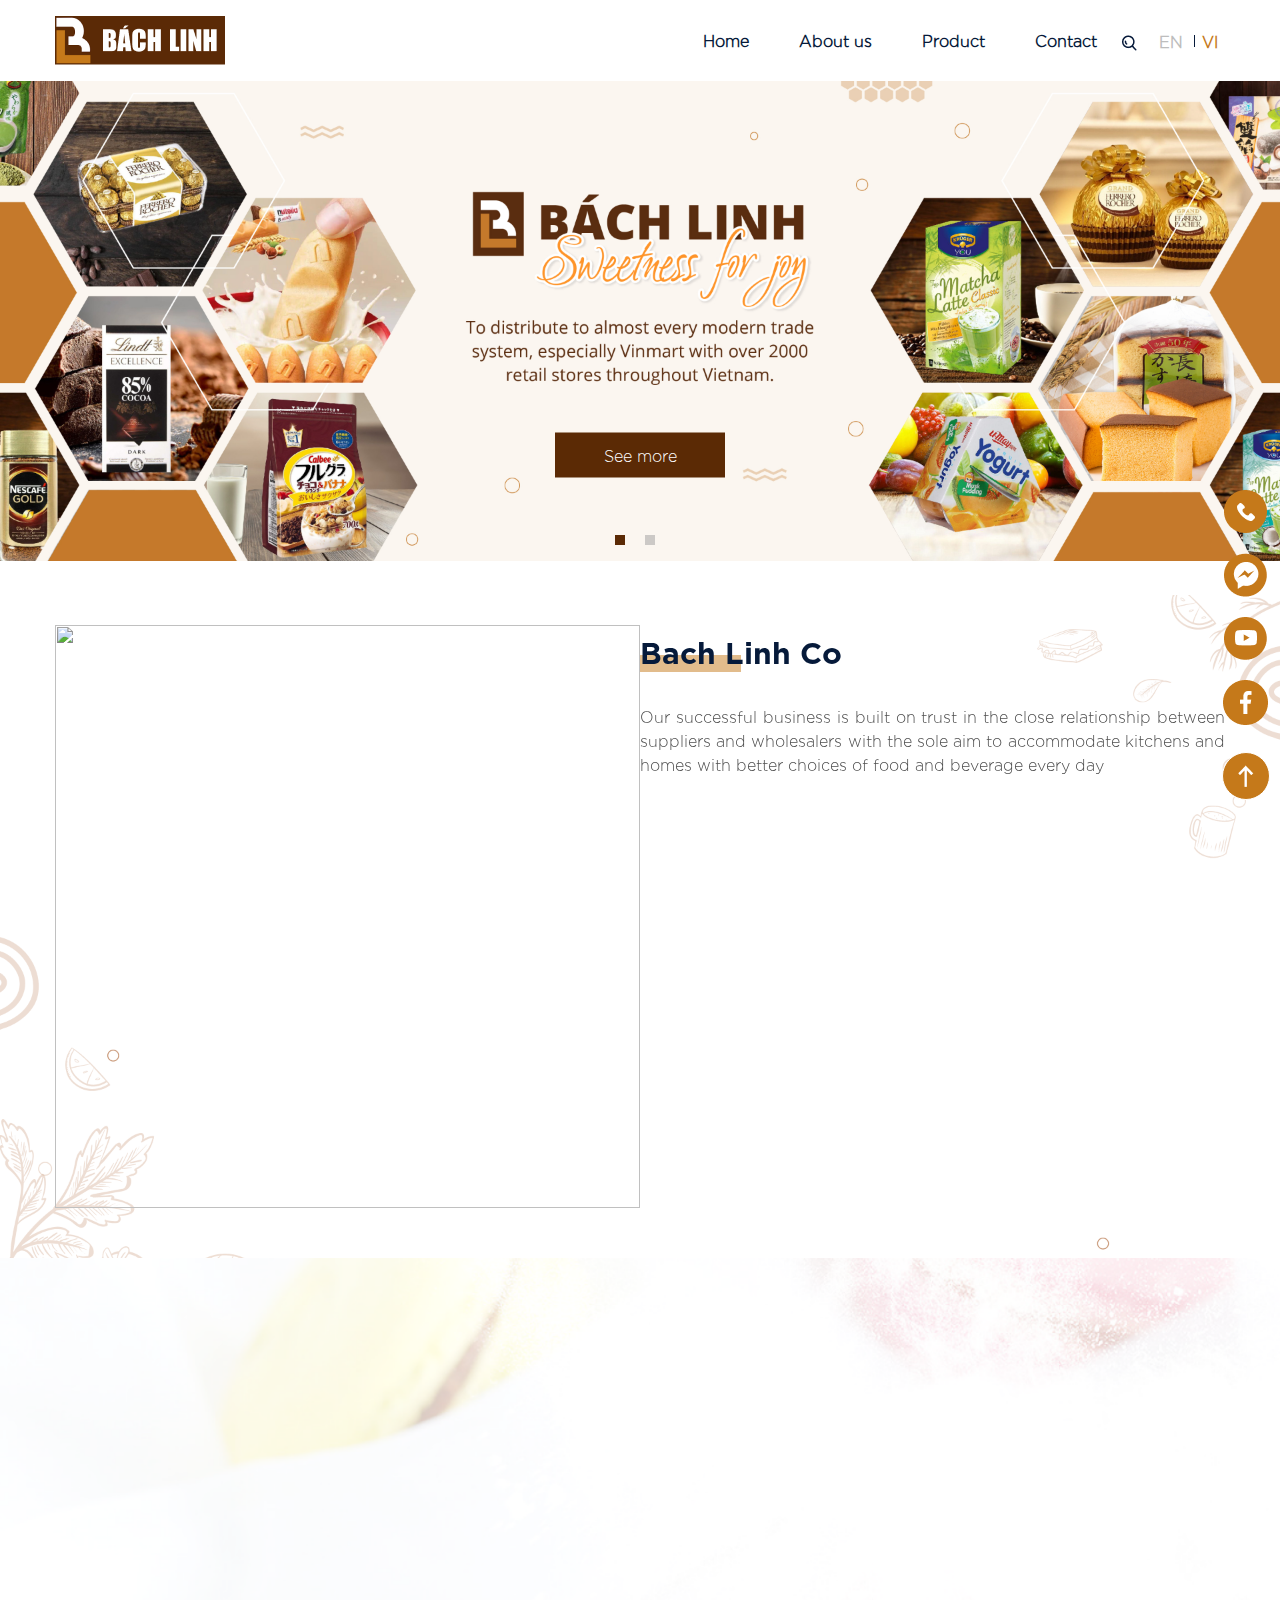
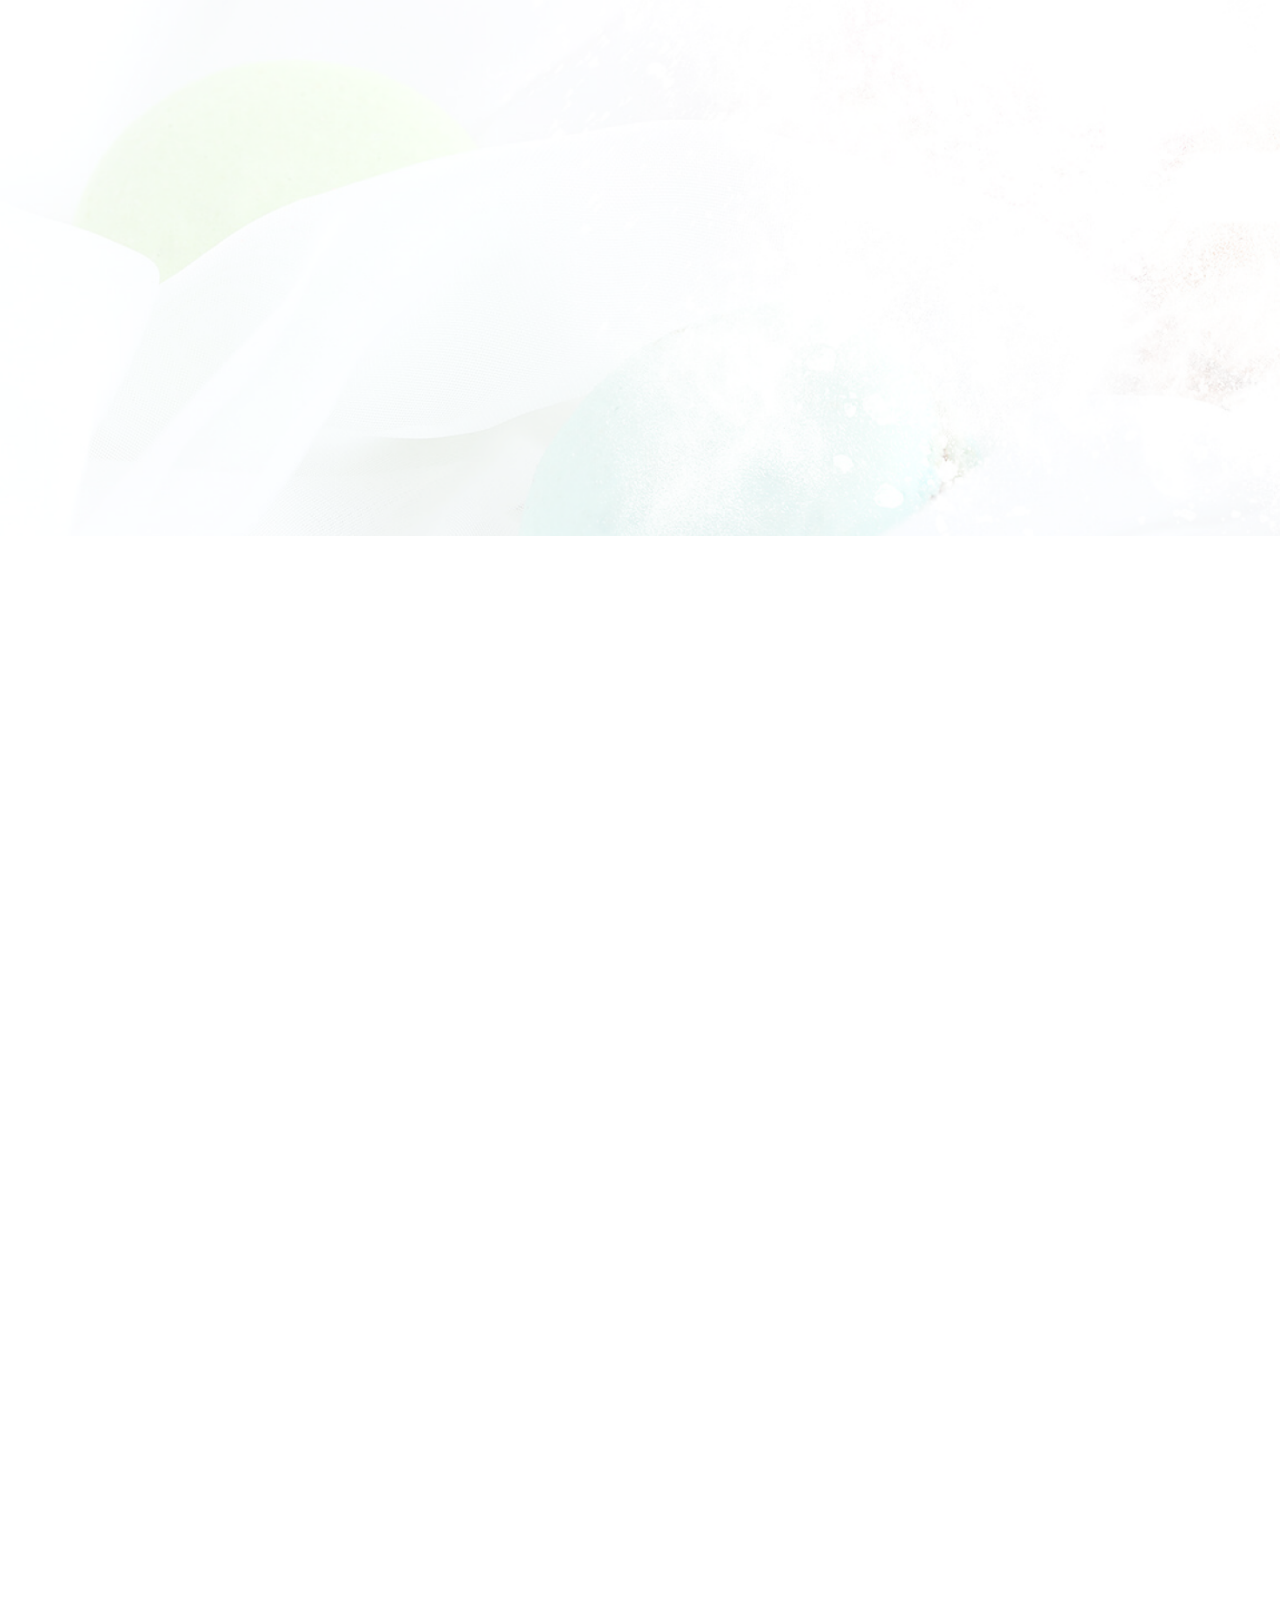
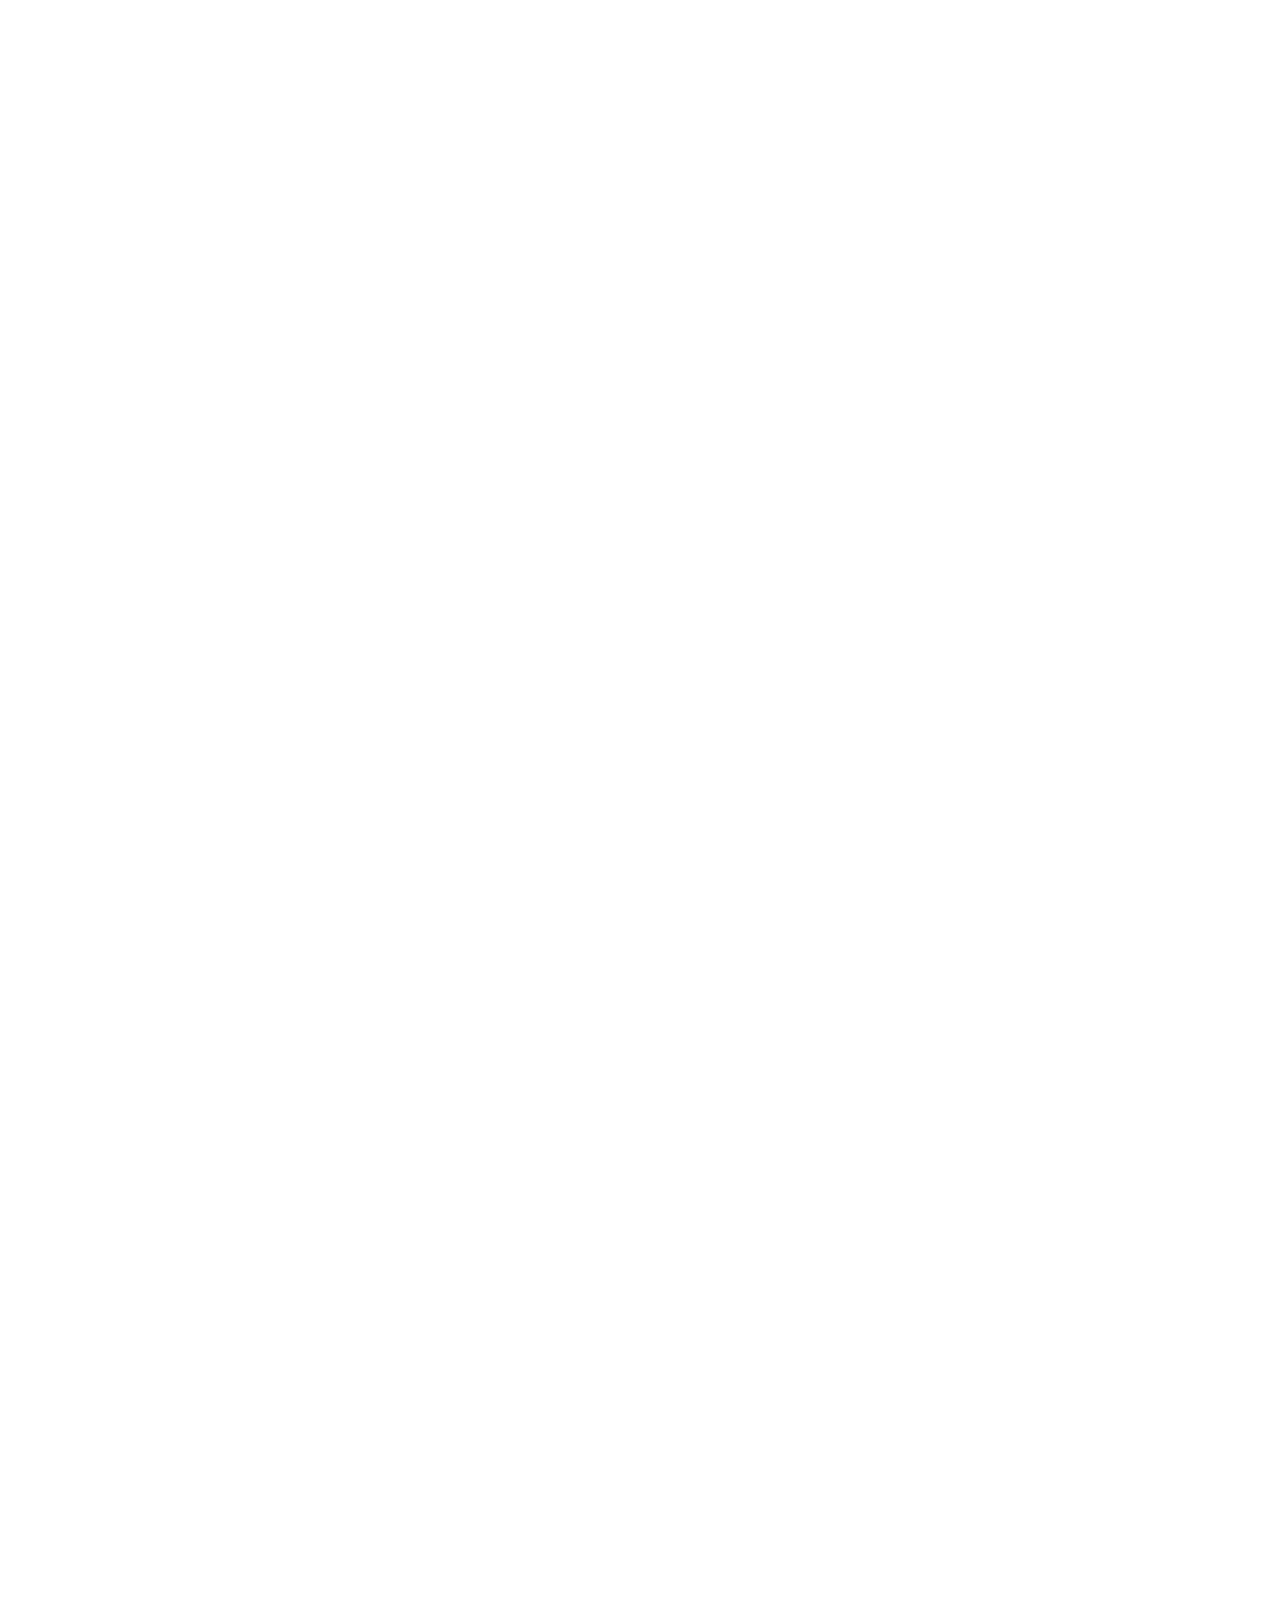
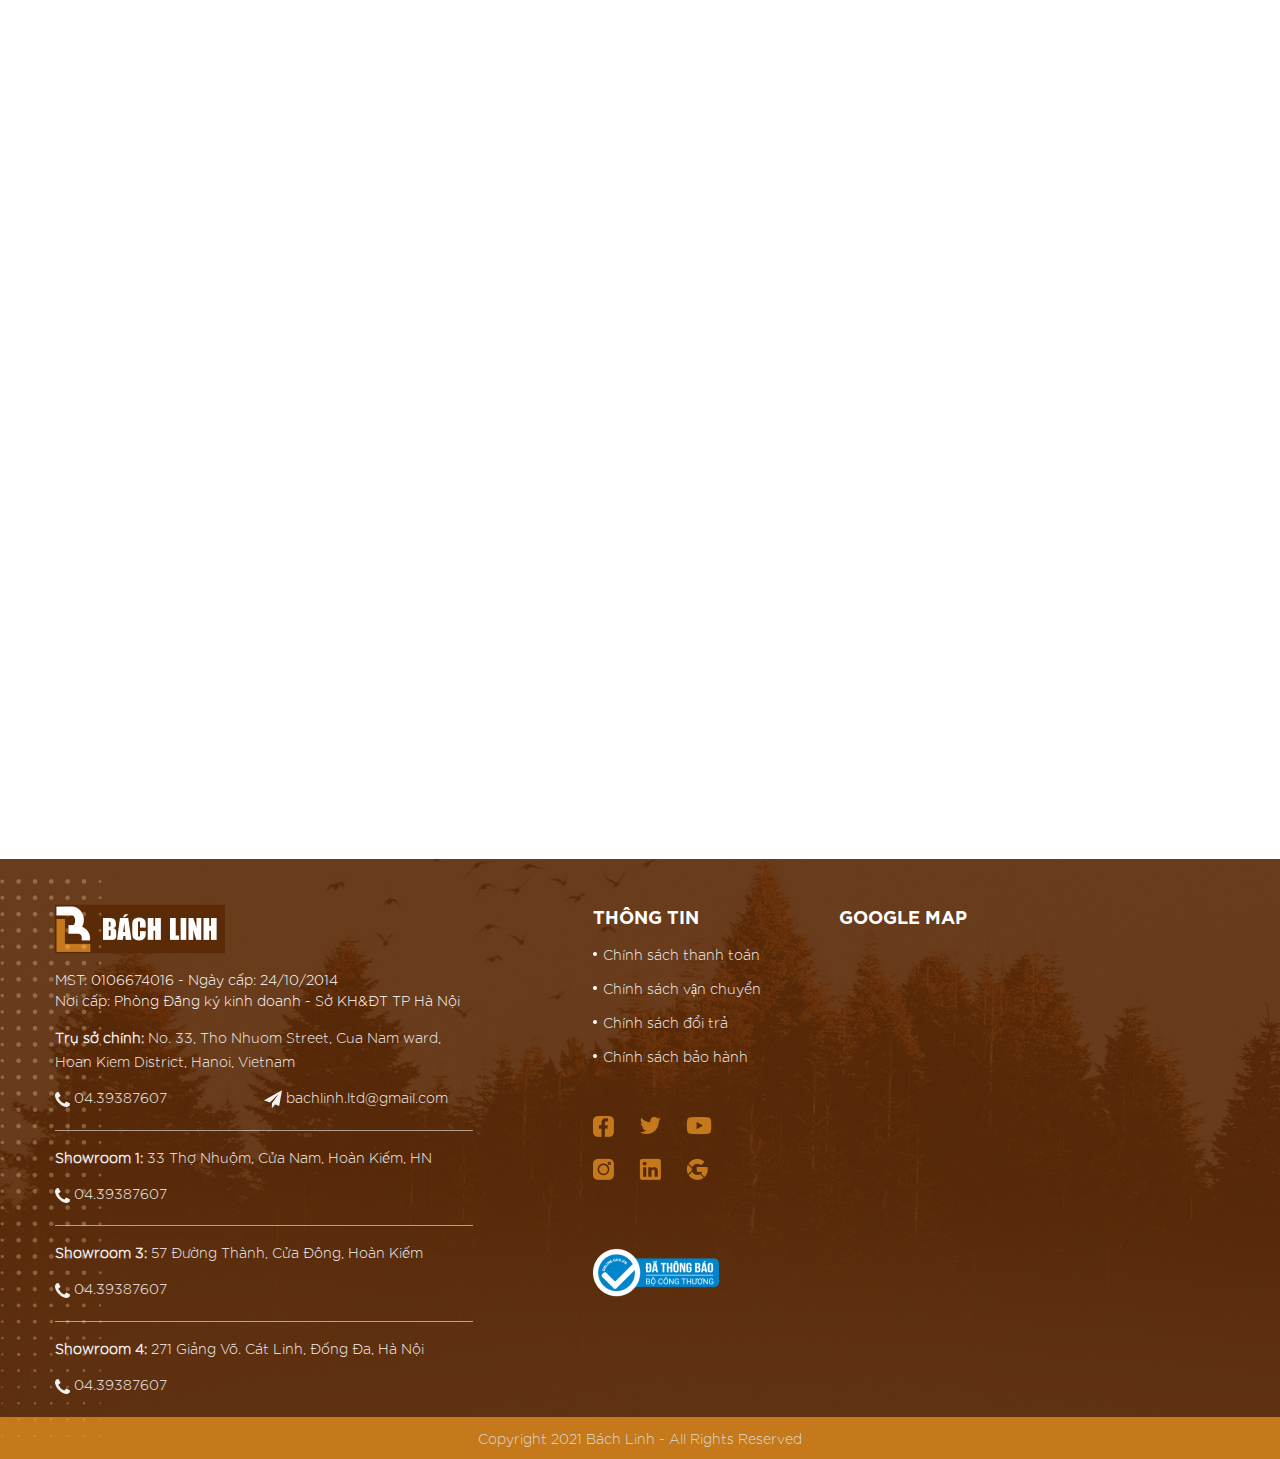
==== commit 29e78478: "bl" ====
--- a/index.html
+++ b/index.html
@@ -9,6 +9,8 @@
     <meta name="keywords" content="">
     <link rel="preconnect" href="https://fonts.gstatic.com">
     <link href="https://fonts.googleapis.com/css2?family=Pattaya&display=swap" rel="stylesheet">
+    <link rel="preconnect" href="https://fonts.gstatic.com">
+    <link href="https://fonts.googleapis.com/css2?family=Lato:ital,wght@0,100;0,300;0,400;0,700;0,900;1,100;1,300;1,400;1,700;1,900&display=swap" rel="stylesheet">
     <link rel="stylesheet" type="text/css" href="./assets/bootstrap/css/bootstrap.min.css">
     <link rel="preconnect" href="https://fonts.gstatic.com">
     <link href="https://fonts.googleapis.com/css2?family=Pacifico&display=swap" rel="stylesheet">
@@ -92,14 +94,12 @@
         <div class="item_slide">
             <img src="./assets/img/b1.png" alt="">
             <div class="content">
-                <p>Our successful business is built on trust in the close relationship between suppliers and wholesalers with the sole aim to accommodate kitchens and homes with better choices of food and beverage every day</p>
                 <button class="btn_slide"> See more </button>
             </div>
         </div>
         <div class="item_slide">
             <img src="./assets/img/b1.png" alt="">
             <div class="content">
-                <p>Our successful business is built on trust in the close relationship between suppliers and wholesalers with the sole aim to accommodate kitchens and homes with better choices of food and beverage every day</p>
                 <button class="btn_slide"> See more </button>
             </div>
         </div>
@@ -109,19 +109,19 @@
 <div class="site37_html_col12_bachlinhco">
     <div class="container">
         <div class="row">
-            <div class="bando_element wow fadeInLeft" data-wow-delay="400ms">
+            <div class="bando_element" data-aos="fade-zoom-in" data-aos-delay="300" data-aos-easing="ease-in-sine" data-aos-duration="700">
                 <img src="./assets/img/Bản-đồ.gif" alt="">
             </div>
 
             <div class="content_element wow fadeInRight" data-wow-delay="500ms">
-                <div class="title_basic">
+                <div class="title_basic" data-aos="fade-zoom-in" data-aos-delay="300" data-aos-easing="ease-in-sine" data-aos-duration="700">
                     <h2><span>Bach Linh Co</span></h2>
                     <p>Our successful business is built on trust in the close relationship between suppliers and wholesalers with the sole aim to accommodate kitchens and homes with better choices of food and beverage every day</p>
                 </div>
 
                 <div class="icon_box">
                     <div class="countdown_about">
-                        <div class="col_counter">
+                        <div class="col_counter" data-aos="fade-left" data-aos-delay="300" data-aos-easing="ease-in-sine" data-aos-duration="700">
                             <div class="img">
                                 <img src="./assets/img/Group 427319981.png" alt="">
                                 <img src="./assets/img/Group 427319988.png" class="img_hover" alt="">
@@ -131,7 +131,7 @@
                                 <div class="counter-number" id="num-0">2007</div>    
                             </div>                        
                         </div>
-                        <div class="col_counter">
+                        <div class="col_counter" data-aos="fade-left" data-aos-delay="300" data-aos-easing="ease-in-sine" data-aos-duration="700">
                             <div class="img">
                                 <img src="./assets/img/Group 427319981.png" alt="">
                                 <img src="./assets/img/Group 427319988.png" class="img_hover" alt="">
@@ -141,7 +141,7 @@
                                 <div class="counter-number" id="num-1">0+</div>  
                             </div>                                                      
                         </div>
-                        <div class="col_counter">
+                        <div class="col_counter" data-aos="fade-left" data-aos-delay="300" data-aos-easing="ease-in-sine" data-aos-duration="700">
                             <div class="img">
                                 <img src="./assets/img/Group 427319981.png" alt="">
                                 <img src="./assets/img/Group 427319988.png" class="img_hover" alt="">
@@ -151,7 +151,7 @@
                                 <div class="counter-number" id="num-2">0+</div>
                             </div>                           
                         </div>
-                        <div class="col_counter">
+                        <div class="col_counter" data-aos="fade-left" data-aos-delay="300" data-aos-easing="ease-in-sine" data-aos-duration="700">
                             <div class="img">
                                 <img src="./assets/img/Group 427319981.png" alt="">
                                 <img src="./assets/img/Group 427319988.png" class="img_hover" alt="">
@@ -161,7 +161,7 @@
                                 <div class="counter-number" id="num-6">20mio.USD</div>
                             </div>                    
                         </div>
-                        <div class="col_counter">
+                        <div class="col_counter" data-aos="fade-left" data-aos-delay="300" data-aos-easing="ease-in-sine" data-aos-duration="700">
                             <div class="img">
                                 <img src="./assets/img/Group 427319981.png" alt="">
                                 <img src="./assets/img/Group 427319988.png" class="img_hover" alt="">
@@ -171,7 +171,7 @@
                                 <div class="counter-number" id="num-3">0+</div>
                             </div>
                         </div>
-                        <div class="col_counter">
+                        <div class="col_counter" data-aos="fade-left" data-aos-delay="300" data-aos-easing="ease-in-sine" data-aos-duration="700">
                             <div class="img">
                                 <img src="./assets/img/Group 427319981.png" alt="">
                                 <img src="./assets/img/Group 427319988.png" class="img_hover" alt="">
@@ -181,7 +181,7 @@
                                 <div class="counter-number" id="num-4">0+</div>
                             </div>
                         </div>
-                        <div class="col_counter">
+                        <div class="col_counter" data-aos="fade-left" data-aos-delay="300" data-aos-easing="ease-in-sine" data-aos-duration="700">
                             <div class="img">
                                 <img src="./assets/img/Group 427319981.png" alt="">
                                 <img src="./assets/img/Group 427319988.png" class="img_hover" alt="">
@@ -201,7 +201,7 @@
 <div class="site37_intr_col12_bachlinh">
     <div class="container">
         <div class="row">
-            <div class="img_about wow fadeInLeft" data-wow-delay="550ms">
+            <div class="img_about" data-aos="fade-right" data-aos-delay="300" data-aos-easing="ease-in-sine" data-aos-duration="700">
                 <span class=" ">
                     <img src="./assets/img/a1.png" alt="">
                 </span>
@@ -209,7 +209,7 @@
                     <img src="./assets/img/a2.png" alt="">
                 </span>
             </div>
-            <div class="content_about wow fadeInRight" data-wow-delay="550ms">
+            <div class="content_about" data-aos="fade-left" data-aos-delay="300" data-aos-easing="ease-in-sine" data-aos-duration="700">
                 <div class="title_basic">
                     <h2><span>About us</span></h2>
                 </div>
@@ -226,11 +226,11 @@
 <div class="site37_html_col0_ourranges wow fadeInUp" data-wow-delay="450ms">
     <div class="container">
         <div class="row">
-            <div class="title_white">
+            <div class="title_white" data-aos="fade-zoom-in" data-aos-delay="300" data-aos-easing="ease-in-sine" data-aos-duration="700">
                 <h2><span>Our Ranges</span></h2>
             </div>
 
-            <div class="category_element">
+            <div class="category_element" data-aos="fade-down" data-aos-delay="300" data-aos-easing="ease-in-sine" data-aos-duration="700">
                 <div class="box_slider_for">
                     <h2>Đại Tân Việt (New Viet Dairy) mang đến cho Khách Hàng sản phẩm nguyên liệu với tính năng và giá cả phù hợp, chất lượng đảm bảo...</h2>
                     <div class="slider_for">
@@ -353,13 +353,12 @@
 <div class="site37_html_col0_oursupplier wow fadeInUp" data-wow-delay="450ms">
     <div class="container">
         <div class="row">
-            <div class="title_white">
+            <div class="title_white" data-aos="fade-zoom-in" data-aos-delay="300" data-aos-easing="ease-in-sine" data-aos-duration="700">
                 <h2><span>Our Supplier</span></h2>
             </div>
 
-            <div class="oursupplier_element">
-                <div class="map_box">
-                    
+            <div class="oursupplier_element" data-aos="fade-down" data-aos-delay="300" data-aos-easing="ease-in-sine" data-aos-duration="700">
+                <div class="map_box">                    
                     <svg viewBox="0 0 500 500" xmlns="http://www.w3.org/2000/svg">
                       <g transform="matrix(0.426497, 0, 0, 0.363604, 7.788779, 183.559677)" style="">
                         <path id="AD" title="Andorra" class="land" d="M480.487,331.376L480.41,331.401L480.152,331.556L480.005,331.61L479.871,331.637L479.766,331.626L479.708,331.535L479.714,331.396L479.69,331.272L479.67,331.205L479.708,331.024L479.794,330.927L479.913,330.847L480.101,330.876L480.499,330.992L480.582,331.101L480.583,331.173L480.51,331.292z" style="fill: rgb(204, 204, 204); stroke: rgb(255, 255, 255); stroke-width: 0.5px;"/>
@@ -620,35 +619,36 @@
                         <path id="ZW" title="Zimbabwe" class="land" d="M563.508,526.797L563.254,526.625L562.907,526.513L562.465,526.461L561.892,526.482L561.186,526.577L560.429,526.462L559.62,526.14L558.949,526.026L558.147,526.166L558.111,526.169L557.973,526.06L557.753,525.825L557.388,525.783L557.289,525.729L557.207,525.641L557.153,525.529L557.132,525.404L557.192,525.018L557.159,524.975L557.062,524.928L556.861,524.882L556.38,524.707L555.774,524.537L554.791,524.351L554.409,524.303L554.32,524.246L554.21,524.104L554.021,523.661L553.844,523.369L553.421,522.918L553.354,522.779L553.375,522.421L553.406,522.133L553.451,521.889L553.431,521.66L553.425,521.376L553.438,521.186L553.381,521.104L553.228,521.046L552.791,521.02L552.263,521.031L552.246,520.743L552.195,520.297L552.097,520.041L551.975,519.908L551.732,519.769L551.241,519.579L550.572,519.29L550,518.862L549.345,518.331L549.14,518.239L548.898,517.741L548.53,516.889L548.554,516.606L548.498,516.467L548.14,516.05L548.061,515.833L547.998,515.614L547.429,515.004L547.235,514.738L547.087,514.396L546.94,514.123L546.816,514.013L546.654,513.828L546.542,513.616L546.49,513.458L546.533,513.247L546.588,513.102L547.129,513.252L547.425,513.265L547.657,513.191L547.943,513.291L548.285,513.565L548.657,513.618L549.06,513.448L549.604,513.5L550.289,513.773L550.857,513.828L551.533,513.584L552.136,512.91L552.704,512.277L553.262,511.547L553.598,510.958L554.091,510.479L554.741,510.11L555.403,509.799L556.416,509.418L556.416,509.419L556.618,509.104L556.686,508.762L556.686,508.286L556.738,507.978L556.844,507.837L557.012,507.728L557.229,507.586L557.896,507.225L558.455,506.994L559.135,506.842L559.88,506.841L560.598,506.839L561.006,506.838L561.012,507.295L561.043,507.81L561.123,507.859L561.663,507.87L562.529,507.907L563.364,507.941L563.897,508.315L564.076,508.395L564.63,508.495L565.338,509.118L566.19,509.176L566.776,509.371L567.292,509.585L567.589,509.842L567.781,509.9L568.041,509.919L568.167,509.943L568.14,510.128L567.966,510.442L567.989,510.892L568.228,511.516L568.26,512.06L568.187,513.019L568.189,513.95L568.214,514.283L568.253,514.503L568.304,514.624L568.294,514.762L568.152,515.154L568.038,515.566L568.034,515.731L567.99,515.848L567.905,515.951L567.533,516.142L567.47,516.26L567.471,516.474L567.518,516.654L567.658,516.72L567.826,516.822L567.892,516.956L567.893,517.098L567.839,517.361L567.689,517.796L567.839,518.298L568.006,518.624L568.237,519L568.333,519.233L568.328,519.4L568.293,519.563L567.948,520.253L567.699,520.683L567.395,521.143L566.993,521.432L566.889,521.571L566.848,521.729L566.862,522.075L566.844,522.438L566.5,522.995L566.713,523.475L566.665,523.52L566.549,523.588L566.054,524.129L565.553,524.678L565.187,525.079L564.771,525.535L564.305,526.047L563.906,526.486z" style="fill: rgb(204, 204, 204); stroke: rgb(255, 255, 255); stroke-width: 0.5px;"/>
                       </g>
                       <line x1="234.974" y1="191.509" x2="234.974" y2="254.469" stroke="#77BEF6" style=""/>
-                      <path d="M 222.467 155.689 C 228.839 149.317 239.171 149.317 245.544 155.689 C 251.916 162.061 251.916 172.393 245.544 178.765 L 234.005 190.304 L 222.467 178.765 C 216.095 172.393 216.095 162.061 222.467 155.689 Z" stroke="#77BEF6" style=""/>
-                      <path d="M 223.694 156.8 C 229.452 151.04 238.79 151.04 244.549 156.8 C 250.308 162.558 250.308 171.896 244.549 177.655 L 234.121 188.083 L 223.694 177.655 C 217.934 171.896 217.934 162.558 223.694 156.8 Z" fill="#77BEF6" style=""/>
+                      <path class="land eu" d="M 222.467 155.689 C 228.839 149.317 239.171 149.317 245.544 155.689 C 251.916 162.061 251.916 172.393 245.544 178.765 L 234.005 190.304 L 222.467 178.765 C 216.095 172.393 216.095 162.061 222.467 155.689 Z" stroke="#77BEF6" style=""/>
+                      <path class="land eu" d="M 223.694 156.8 C 229.452 151.04 238.79 151.04 244.549 156.8 C 250.308 162.558 250.308 171.896 244.549 177.655 L 234.121 188.083 L 223.694 177.655 C 217.934 171.896 217.934 162.558 223.694 156.8 Z" fill="#77BEF6" style=""/>
                       <path d="M 239.906 172.486 L 236.302 172.486 L 233.255 172.486 L 229.828 172.486 L 229.828 167.896 L 229.828 164.692 L 229.828 162.758 L 229.478 162.758 L 226.74 162.758 L 226.452 162.758 L 226.452 175.847 L 226.852 175.847 L 229.828 175.847 L 232.911 175.847 L 236.645 175.847 L 240.216 175.847 L 240.216 172.486 L 239.906 172.486 Z" fill="white" style=""/>
                       <path d="M 240.177 170.803 C 240.177 168.531 238.76 166.588 236.76 165.801 C 237.247 164.994 237.529 164.047 237.529 163.034 C 237.529 160.339 235.535 158.107 232.934 157.718 C 232.671 157.681 232.402 157.66 232.129 157.66 L 226.452 157.66 L 226.452 161.322 L 227.011 161.322 L 230.591 161.322 L 232.892 161.322 C 233.602 161.722 234.083 162.479 234.083 163.35 C 234.083 164.084 233.742 164.738 233.208 165.166 L 231.256 165.166 L 231.256 165.63 L 231.256 166.729 L 231.256 168.339 L 231.256 168.611 L 234.225 168.611 L 235.333 168.611 C 236.323 168.858 237.057 169.745 237.057 170.806 C 237.057 170.976 237.037 171.142 237.001 171.3 L 240.154 171.3 C 240.169 171.135 240.177 170.969 240.177 170.803 Z" fill="white" style=""/>
-                      <path d="M 210.539 131.208 C 210.41 132.313 210.001 133.166 209.312 133.77 C 208.628 134.368 207.716 134.667 206.577 134.667 C 205.343 134.667 204.353 134.224 203.606 133.339 C 202.864 132.453 202.493 131.269 202.493 129.786 L 202.493 128.781 C 202.493 127.81 202.666 126.956 203.011 126.219 C 203.36 125.482 203.852 124.917 204.489 124.525 C 205.125 124.128 205.862 123.93 206.699 123.93 C 207.81 123.93 208.699 124.24 209.369 124.862 C 210.04 125.479 210.429 126.336 210.539 127.432 L 209.154 127.432 C 209.035 126.599 208.774 125.997 208.372 125.623 C 207.974 125.25 207.417 125.063 206.699 125.063 C 205.819 125.063 205.127 125.389 204.625 126.04 C 204.128 126.69 203.879 127.616 203.879 128.817 L 203.879 129.83 C 203.879 130.963 204.116 131.866 204.589 132.535 C 205.063 133.205 205.725 133.54 206.577 133.54 C 207.343 133.54 207.929 133.368 208.335 133.023 C 208.747 132.674 209.02 132.069 209.154 131.208 L 210.539 131.208 Z M 213.546 127.697 C 214.135 126.975 214.901 126.614 215.843 126.614 C 217.485 126.614 218.313 127.539 218.327 129.391 L 218.327 134.523 L 216.999 134.523 L 216.999 129.384 C 216.994 128.825 216.865 128.41 216.611 128.143 C 216.362 127.875 215.973 127.74 215.442 127.74 C 215.011 127.74 214.633 127.855 214.307 128.085 C 213.982 128.315 213.728 128.616 213.546 128.989 L 213.546 134.523 L 212.219 134.523 L 212.219 123.499 L 213.546 123.499 L 213.546 127.697 Z M 225.109 134.523 C 225.033 134.37 224.971 134.097 224.923 133.705 C 224.306 134.346 223.569 134.667 222.713 134.667 C 221.947 134.667 221.318 134.452 220.825 134.021 C 220.337 133.585 220.092 133.035 220.092 132.37 C 220.092 131.561 220.399 130.935 221.011 130.489 C 221.628 130.04 222.495 129.815 223.609 129.815 L 224.902 129.815 L 224.902 129.205 C 224.902 128.741 224.763 128.373 224.486 128.1 C 224.208 127.822 223.798 127.683 223.258 127.683 C 222.784 127.683 222.387 127.803 222.067 128.042 C 221.746 128.282 221.585 128.571 221.585 128.911 L 220.25 128.911 C 220.25 128.523 220.387 128.149 220.66 127.791 C 220.938 127.427 221.311 127.14 221.779 126.929 C 222.253 126.719 222.772 126.614 223.337 126.614 C 224.232 126.614 224.933 126.838 225.44 127.288 C 225.947 127.733 226.21 128.349 226.229 129.133 L 226.229 132.707 C 226.229 133.42 226.32 133.988 226.502 134.409 L 226.502 134.523 L 225.109 134.523 Z M 222.906 133.511 C 223.323 133.511 223.718 133.403 224.091 133.188 C 224.464 132.973 224.734 132.693 224.902 132.349 L 224.902 130.755 L 223.861 130.755 C 222.234 130.755 221.421 131.232 221.421 132.183 C 221.421 132.6 221.56 132.925 221.837 133.16 C 222.114 133.394 222.471 133.511 222.906 133.511 Z M 225.655 125.466 L 225.655 125.537 L 224.557 125.537 L 223.481 124.317 L 222.411 125.537 L 221.312 125.537 L 221.312 125.451 L 223.078 123.499 L 223.882 123.499 L 225.655 125.466 Z M 233.105 133.755 C 232.589 134.363 231.83 134.667 230.83 134.667 C 230.003 134.667 229.371 134.428 228.935 133.949 C 228.505 133.466 228.287 132.753 228.282 131.81 L 228.282 126.757 L 229.61 126.757 L 229.61 131.775 C 229.61 132.951 230.089 133.54 231.045 133.54 C 232.06 133.54 232.735 133.162 233.069 132.406 L 233.069 126.757 L 234.398 126.757 L 234.398 134.523 L 233.135 134.523 L 233.105 133.755 Z M 246.046 131.796 L 241.669 131.796 L 240.685 134.523 L 239.264 134.523 L 243.254 124.073 L 244.461 124.073 L 248.458 134.523 L 247.044 134.523 L 246.046 131.796 Z M 242.085 130.662 L 245.637 130.662 L 243.858 125.773 L 242.085 130.662 Z M 246.061 123.241 L 246.061 123.312 L 244.963 123.312 L 243.886 122.092 L 242.817 123.312 L 241.718 123.312 L 241.718 123.226 L 243.484 121.274 L 244.288 121.274 L 246.061 123.241 Z M 254.365 133.755 C 253.849 134.363 253.09 134.667 252.09 134.667 C 251.262 134.667 250.631 134.428 250.195 133.949 C 249.764 133.466 249.547 132.753 249.542 131.81 L 249.542 126.757 L 250.87 126.757 L 250.87 131.775 C 250.87 132.951 251.348 133.54 252.305 133.54 C 253.32 133.54 253.994 133.162 254.329 132.406 L 254.329 126.757 L 255.657 126.757 L 255.657 134.523 L 254.394 134.523 L 254.365 133.755 Z" fill="#77BEF6" style=""/>
+                      <path class="land eu" d="M 210.539 131.208 C 210.41 132.313 210.001 133.166 209.312 133.77 C 208.628 134.368 207.716 134.667 206.577 134.667 C 205.343 134.667 204.353 134.224 203.606 133.339 C 202.864 132.453 202.493 131.269 202.493 129.786 L 202.493 128.781 C 202.493 127.81 202.666 126.956 203.011 126.219 C 203.36 125.482 203.852 124.917 204.489 124.525 C 205.125 124.128 205.862 123.93 206.699 123.93 C 207.81 123.93 208.699 124.24 209.369 124.862 C 210.04 125.479 210.429 126.336 210.539 127.432 L 209.154 127.432 C 209.035 126.599 208.774 125.997 208.372 125.623 C 207.974 125.25 207.417 125.063 206.699 125.063 C 205.819 125.063 205.127 125.389 204.625 126.04 C 204.128 126.69 203.879 127.616 203.879 128.817 L 203.879 129.83 C 203.879 130.963 204.116 131.866 204.589 132.535 C 205.063 133.205 205.725 133.54 206.577 133.54 C 207.343 133.54 207.929 133.368 208.335 133.023 C 208.747 132.674 209.02 132.069 209.154 131.208 L 210.539 131.208 Z M 213.546 127.697 C 214.135 126.975 214.901 126.614 215.843 126.614 C 217.485 126.614 218.313 127.539 218.327 129.391 L 218.327 134.523 L 216.999 134.523 L 216.999 129.384 C 216.994 128.825 216.865 128.41 216.611 128.143 C 216.362 127.875 215.973 127.74 215.442 127.74 C 215.011 127.74 214.633 127.855 214.307 128.085 C 213.982 128.315 213.728 128.616 213.546 128.989 L 213.546 134.523 L 212.219 134.523 L 212.219 123.499 L 213.546 123.499 L 213.546 127.697 Z M 225.109 134.523 C 225.033 134.37 224.971 134.097 224.923 133.705 C 224.306 134.346 223.569 134.667 222.713 134.667 C 221.947 134.667 221.318 134.452 220.825 134.021 C 220.337 133.585 220.092 133.035 220.092 132.37 C 220.092 131.561 220.399 130.935 221.011 130.489 C 221.628 130.04 222.495 129.815 223.609 129.815 L 224.902 129.815 L 224.902 129.205 C 224.902 128.741 224.763 128.373 224.486 128.1 C 224.208 127.822 223.798 127.683 223.258 127.683 C 222.784 127.683 222.387 127.803 222.067 128.042 C 221.746 128.282 221.585 128.571 221.585 128.911 L 220.25 128.911 C 220.25 128.523 220.387 128.149 220.66 127.791 C 220.938 127.427 221.311 127.14 221.779 126.929 C 222.253 126.719 222.772 126.614 223.337 126.614 C 224.232 126.614 224.933 126.838 225.44 127.288 C 225.947 127.733 226.21 128.349 226.229 129.133 L 226.229 132.707 C 226.229 133.42 226.32 133.988 226.502 134.409 L 226.502 134.523 L 225.109 134.523 Z M 222.906 133.511 C 223.323 133.511 223.718 133.403 224.091 133.188 C 224.464 132.973 224.734 132.693 224.902 132.349 L 224.902 130.755 L 223.861 130.755 C 222.234 130.755 221.421 131.232 221.421 132.183 C 221.421 132.6 221.56 132.925 221.837 133.16 C 222.114 133.394 222.471 133.511 222.906 133.511 Z M 225.655 125.466 L 225.655 125.537 L 224.557 125.537 L 223.481 124.317 L 222.411 125.537 L 221.312 125.537 L 221.312 125.451 L 223.078 123.499 L 223.882 123.499 L 225.655 125.466 Z M 233.105 133.755 C 232.589 134.363 231.83 134.667 230.83 134.667 C 230.003 134.667 229.371 134.428 228.935 133.949 C 228.505 133.466 228.287 132.753 228.282 131.81 L 228.282 126.757 L 229.61 126.757 L 229.61 131.775 C 229.61 132.951 230.089 133.54 231.045 133.54 C 232.06 133.54 232.735 133.162 233.069 132.406 L 233.069 126.757 L 234.398 126.757 L 234.398 134.523 L 233.135 134.523 L 233.105 133.755 Z M 246.046 131.796 L 241.669 131.796 L 240.685 134.523 L 239.264 134.523 L 243.254 124.073 L 244.461 124.073 L 248.458 134.523 L 247.044 134.523 L 246.046 131.796 Z M 242.085 130.662 L 245.637 130.662 L 243.858 125.773 L 242.085 130.662 Z M 246.061 123.241 L 246.061 123.312 L 244.963 123.312 L 243.886 122.092 L 242.817 123.312 L 241.718 123.312 L 241.718 123.226 L 243.484 121.274 L 244.288 121.274 L 246.061 123.241 Z M 254.365 133.755 C 253.849 134.363 253.09 134.667 252.09 134.667 C 251.262 134.667 250.631 134.428 250.195 133.949 C 249.764 133.466 249.547 132.753 249.542 131.81 L 249.542 126.757 L 250.87 126.757 L 250.87 131.775 C 250.87 132.951 251.348 133.54 252.305 133.54 C 253.32 133.54 253.994 133.162 254.329 132.406 L 254.329 126.757 L 255.657 126.757 L 255.657 134.523 L 254.394 134.523 L 254.365 133.755 Z" fill="#77BEF6" style=""/>
                       <line x1="307.388" y1="162.776" x2="307.388" y2="307.585" stroke="#FE792C" style=""/>
-                      <path d="M 295.507 127.743 C 301.88 121.371 312.211 121.371 318.583 127.743 C 324.955 134.115 324.955 144.447 318.583 150.82 L 307.045 162.358 L 295.507 150.82 C 289.134 144.447 289.134 134.115 295.507 127.743 Z" stroke="#FE792C" style=""/>
-                      <path d="M 296.734 128.854 C 302.493 123.094 311.83 123.094 317.589 128.854 C 323.348 134.612 323.348 143.95 317.589 149.709 L 307.161 160.137 L 296.734 149.709 C 290.975 143.95 290.975 134.612 296.734 128.854 Z" fill="#FE792C" style=""/>
+                      <path class="land cn" d="M 295.507 127.743 C 301.88 121.371 312.211 121.371 318.583 127.743 C 324.955 134.115 324.955 144.447 318.583 150.82 L 307.045 162.358 L 295.507 150.82 C 289.134 144.447 289.134 134.115 295.507 127.743 Z" stroke="#FE792C" style=""/>
+                      <path class="land cn" d="M 296.734 128.854 C 302.493 123.094 311.83 123.094 317.589 128.854 C 323.348 134.612 323.348 143.95 317.589 149.709 L 307.161 160.137 L 296.734 149.709 C 290.975 143.95 290.975 134.612 296.734 128.854 Z" fill="#FE792C" style=""/>
                       <path d="M 312.947 144.54 L 309.343 144.54 L 306.295 144.54 L 302.868 144.54 L 302.868 139.95 L 302.868 136.747 L 302.868 134.812 L 302.518 134.812 L 299.78 134.812 L 299.492 134.812 L 299.492 147.903 L 299.893 147.903 L 302.868 147.903 L 305.952 147.903 L 309.685 147.903 L 313.256 147.903 L 313.256 144.54 L 312.947 144.54 Z" fill="white" style=""/>
                       <path d="M 313.218 142.857 C 313.218 140.585 311.8 138.643 309.8 137.856 C 310.287 137.048 310.569 136.101 310.569 135.088 C 310.569 132.393 308.575 130.161 305.974 129.774 C 305.712 129.735 305.443 129.714 305.17 129.714 L 299.492 129.714 L 299.492 133.376 L 300.051 133.376 L 303.631 133.376 L 305.932 133.376 C 306.642 133.776 307.123 134.533 307.123 135.404 C 307.123 136.138 306.782 136.793 306.248 137.221 L 304.296 137.221 L 304.296 137.685 L 304.296 138.783 L 304.296 140.393 L 304.296 140.665 L 307.265 140.665 L 308.373 140.665 C 309.364 140.912 310.097 141.801 310.097 142.861 C 310.097 143.03 310.077 143.196 310.042 143.355 L 313.195 143.355 C 313.209 143.191 313.218 143.023 313.218 142.857 Z" fill="white" style=""/>
-                      <path d="M 274.999 90.492 L 273.613 90.492 L 273.613 85.661 L 268.345 85.661 L 268.345 90.492 L 266.966 90.492 L 266.966 80.041 L 268.345 80.041 L 268.345 84.534 L 273.613 84.534 L 273.613 80.041 L 274.999 80.041 L 274.999 90.492 Z M 276.886 86.537 C 276.886 85.776 277.035 85.092 277.331 84.484 C 277.633 83.876 278.049 83.408 278.58 83.077 C 279.116 82.747 279.726 82.582 280.41 82.582 C 281.468 82.582 282.322 82.948 282.972 83.68 C 283.628 84.413 283.956 85.386 283.956 86.601 L 283.956 86.695 C 283.956 87.451 283.81 88.13 283.518 88.733 C 283.232 89.331 282.817 89.798 282.277 90.133 C 281.74 90.468 281.123 90.635 280.425 90.635 C 279.372 90.635 278.518 90.269 277.863 89.537 C 277.212 88.805 276.886 87.836 276.886 86.63 L 276.886 86.537 Z M 278.221 86.695 C 278.221 87.556 278.42 88.247 278.817 88.769 C 279.219 89.29 279.755 89.551 280.425 89.551 C 281.099 89.551 281.636 89.288 282.033 88.762 C 282.429 88.231 282.628 87.488 282.628 86.537 C 282.628 85.685 282.425 84.996 282.018 84.47 C 281.616 83.939 281.08 83.673 280.41 83.673 C 279.755 83.673 279.226 83.934 278.824 84.455 C 278.422 84.977 278.221 85.724 278.221 86.695 Z M 286.877 82.726 L 286.92 83.702 C 287.514 82.956 288.289 82.582 289.245 82.582 C 290.887 82.582 291.715 83.508 291.73 85.36 L 291.73 90.492 L 290.401 90.492 L 290.401 85.352 C 290.397 84.793 290.267 84.379 290.014 84.11 C 289.765 83.843 289.375 83.709 288.844 83.709 C 288.413 83.709 288.036 83.824 287.71 84.053 C 287.384 84.283 287.131 84.584 286.949 84.957 L 286.949 90.492 L 285.621 90.492 L 285.621 82.726 L 286.877 82.726 Z M 293.416 86.544 C 293.416 85.333 293.696 84.371 294.256 83.658 C 294.816 82.941 295.557 82.582 296.48 82.582 C 297.429 82.582 298.167 82.917 298.699 83.587 L 298.763 82.726 L 299.976 82.726 L 299.976 90.305 C 299.976 91.309 299.678 92.101 299.079 92.681 C 298.486 93.26 297.687 93.549 296.682 93.549 C 296.122 93.549 295.574 93.43 295.038 93.19 C 294.502 92.951 294.094 92.623 293.811 92.207 L 294.5 91.411 C 295.069 92.113 295.766 92.465 296.589 92.465 C 297.235 92.465 297.737 92.283 298.096 91.919 C 298.459 91.557 298.641 91.044 298.641 90.384 L 298.641 89.716 C 298.11 90.329 297.385 90.635 296.467 90.635 C 295.557 90.635 294.82 90.269 294.256 89.537 C 293.696 88.805 293.416 87.807 293.416 86.544 Z M 294.751 86.695 C 294.751 87.57 294.931 88.259 295.29 88.762 C 295.648 89.26 296.151 89.508 296.796 89.508 C 297.634 89.508 298.249 89.127 298.641 88.367 L 298.641 84.821 C 298.234 84.08 297.624 83.709 296.811 83.709 C 296.165 83.709 295.66 83.96 295.296 84.462 C 294.933 84.965 294.751 85.709 294.751 86.695 Z M 308.496 85.633 L 307.218 86.96 L 307.218 90.492 L 305.84 90.492 L 305.84 80.041 L 307.218 80.041 L 307.218 85.209 L 311.863 80.041 L 313.527 80.041 L 309.415 84.656 L 313.851 90.492 L 312.2 90.492 L 308.496 85.633 Z M 314.295 86.537 C 314.295 85.776 314.444 85.092 314.74 84.484 C 315.042 83.876 315.458 83.408 315.989 83.077 C 316.525 82.747 317.135 82.582 317.82 82.582 C 318.877 82.582 319.731 82.948 320.382 83.68 C 321.038 84.413 321.365 85.386 321.365 86.601 L 321.365 86.695 C 321.365 87.451 321.22 88.13 320.928 88.733 C 320.64 89.331 320.227 89.798 319.685 90.133 C 319.15 90.468 318.532 90.635 317.834 90.635 C 316.781 90.635 315.927 90.269 315.272 89.537 C 314.621 88.805 314.295 87.836 314.295 86.63 L 314.295 86.537 Z M 315.63 86.695 C 315.63 87.556 315.829 88.247 316.226 88.769 C 316.628 89.29 317.164 89.551 317.834 89.551 C 318.509 89.551 319.044 89.288 319.442 88.762 C 319.839 88.231 320.037 87.488 320.037 86.537 C 320.037 85.685 319.834 84.996 319.427 84.47 C 319.026 83.939 318.489 83.673 317.82 83.673 C 317.164 83.673 316.635 83.934 316.233 84.455 C 315.831 84.977 315.63 85.724 315.63 86.695 Z M 324.286 82.726 L 324.33 83.702 C 324.923 82.956 325.699 82.582 326.655 82.582 C 328.297 82.582 329.124 83.508 329.138 85.36 L 329.138 90.492 L 327.811 90.492 L 327.811 85.352 C 327.806 84.793 327.677 84.379 327.423 84.11 C 327.174 83.843 326.784 83.709 326.253 83.709 C 325.823 83.709 325.445 83.824 325.119 84.053 C 324.794 84.283 324.54 84.584 324.358 84.957 L 324.358 90.492 L 323.031 90.492 L 323.031 82.726 L 324.286 82.726 Z M 330.825 86.544 C 330.825 85.333 331.105 84.371 331.665 83.658 C 332.225 82.941 332.967 82.582 333.89 82.582 C 334.837 82.582 335.577 82.917 336.108 83.587 L 336.173 82.726 L 337.386 82.726 L 337.386 90.305 C 337.386 91.309 337.086 92.101 336.488 92.681 C 335.895 93.26 335.096 93.549 334.091 93.549 C 333.532 93.549 332.983 93.43 332.447 93.19 C 331.912 92.951 331.502 92.623 331.22 92.207 L 331.909 91.411 C 332.479 92.113 333.175 92.465 333.997 92.465 C 334.644 92.465 335.146 92.283 335.505 91.919 C 335.869 91.557 336.051 91.044 336.051 90.384 L 336.051 89.716 C 335.52 90.329 334.795 90.635 333.876 90.635 C 332.967 90.635 332.23 90.269 331.665 89.537 C 331.105 88.805 330.825 87.807 330.825 86.544 Z M 332.16 86.695 C 332.16 87.57 332.34 88.259 332.698 88.762 C 333.057 89.26 333.56 89.508 334.206 89.508 C 335.043 89.508 335.658 89.127 336.051 88.367 L 336.051 84.821 C 335.644 84.08 335.034 83.709 334.221 83.709 C 333.574 83.709 333.069 83.96 332.706 84.462 C 332.342 84.965 332.16 85.709 332.16 86.695 Z M 342.761 87.685 C 342.761 87.183 342.901 86.721 343.178 86.3 C 343.46 85.879 343.996 85.388 344.785 84.829 C 344.321 84.264 344.01 83.809 343.852 83.464 C 343.694 83.12 343.615 82.778 343.615 82.438 C 343.615 81.644 343.85 81.022 344.318 80.572 C 344.788 80.122 345.424 79.897 346.228 79.897 C 346.946 79.897 347.539 80.108 348.008 80.529 C 348.476 80.945 348.712 81.472 348.712 82.108 C 348.712 82.529 348.603 82.92 348.388 83.278 C 348.178 83.633 347.807 84.006 347.276 84.398 L 346.508 84.965 L 348.833 87.743 C 349.159 87.12 349.322 86.429 349.322 85.668 L 350.52 85.668 C 350.52 86.889 350.226 87.9 349.637 88.704 L 351.13 90.492 L 349.537 90.492 L 348.84 89.666 C 348.487 89.982 348.07 90.224 347.592 90.391 C 347.118 90.553 346.634 90.635 346.142 90.635 C 345.122 90.635 344.304 90.365 343.687 89.824 C 343.07 89.284 342.761 88.571 342.761 87.685 Z M 346.142 89.551 C 346.845 89.551 347.489 89.284 348.072 88.747 L 345.525 85.697 L 345.288 85.869 C 344.488 86.458 344.089 87.063 344.089 87.685 C 344.089 88.25 344.27 88.702 344.634 89.042 C 345.003 89.381 345.505 89.551 346.142 89.551 Z M 344.943 82.395 C 344.943 82.854 345.225 83.429 345.79 84.118 L 346.637 83.522 C 346.962 83.293 347.185 83.075 347.304 82.869 C 347.424 82.659 347.484 82.405 347.484 82.108 C 347.484 81.788 347.365 81.522 347.125 81.312 C 346.886 81.096 346.585 80.989 346.221 80.989 C 345.829 80.989 345.517 81.123 345.288 81.39 C 345.058 81.654 344.943 81.989 344.943 82.395 Z M 279.09 98.631 L 275.731 98.631 L 275.731 107.948 L 274.359 107.948 L 274.359 98.631 L 271.008 98.631 L 271.008 97.497 L 279.09 97.497 L 279.09 98.631 Z M 283.64 101.372 C 283.439 101.339 283.221 101.323 282.987 101.323 C 282.116 101.323 281.525 101.693 281.214 102.435 L 281.214 107.948 L 279.886 107.948 L 279.886 100.182 L 281.178 100.182 L 281.2 101.078 C 281.636 100.385 282.252 100.037 283.051 100.037 C 283.311 100.037 283.506 100.071 283.64 100.138 L 283.64 101.372 Z M 289.663 107.179 C 289.145 107.787 288.387 108.091 287.387 108.091 C 286.559 108.091 285.927 107.852 285.492 107.373 C 285.062 106.89 284.844 106.177 284.839 105.235 L 284.839 100.182 L 286.167 100.182 L 286.167 105.199 C 286.167 106.376 286.645 106.964 287.602 106.964 C 288.617 106.964 289.291 106.586 289.627 105.83 L 289.627 100.182 L 290.954 100.182 L 290.954 107.948 L 289.691 107.948 L 289.663 107.179 Z M 294.234 100.182 L 294.277 101.157 C 294.871 100.411 295.646 100.037 296.603 100.037 C 298.244 100.037 299.072 100.963 299.086 102.816 L 299.086 107.948 L 297.758 107.948 L 297.758 102.808 C 297.754 102.249 297.624 101.834 297.371 101.566 C 297.122 101.299 296.732 101.165 296.201 101.165 C 295.77 101.165 295.393 101.279 295.066 101.509 C 294.741 101.739 294.488 102.04 294.306 102.413 L 294.306 107.948 L 292.978 107.948 L 292.978 100.182 L 294.234 100.182 Z M 300.773 104 C 300.773 102.789 301.053 101.827 301.612 101.114 C 302.173 100.397 302.914 100.037 303.838 100.037 C 304.786 100.037 305.524 100.373 306.055 101.042 L 306.121 100.182 L 307.333 100.182 L 307.333 107.761 C 307.333 108.765 307.034 109.557 306.436 110.137 C 305.843 110.716 305.044 111.005 304.039 111.005 C 303.479 111.005 302.931 110.886 302.395 110.646 C 301.86 110.407 301.45 110.079 301.168 109.663 L 301.857 108.866 C 302.426 109.569 303.123 109.921 303.945 109.921 C 304.592 109.921 305.093 109.739 305.453 109.375 C 305.816 109.012 305.998 108.5 305.998 107.84 L 305.998 107.172 C 305.467 107.785 304.742 108.091 303.824 108.091 C 302.914 108.091 302.177 107.725 301.612 106.993 C 301.053 106.261 300.773 105.263 300.773 104 Z M 302.108 104.15 C 302.108 105.026 302.288 105.715 302.646 106.218 C 303.005 106.715 303.508 106.964 304.154 106.964 C 304.991 106.964 305.606 106.583 305.998 105.822 L 305.998 102.277 C 305.591 101.536 304.981 101.165 304.168 101.165 C 303.522 101.165 303.017 101.415 302.653 101.918 C 302.289 102.42 302.108 103.165 302.108 104.15 Z M 321.178 103.059 C 321.178 104.069 321.019 104.94 320.698 105.672 C 320.377 106.399 319.927 106.969 319.348 107.381 L 321.214 108.844 L 320.274 109.713 L 318.07 107.961 C 317.726 108.048 317.363 108.091 316.98 108.091 C 316.157 108.091 315.427 107.89 314.791 107.488 C 314.154 107.081 313.659 106.504 313.305 105.758 C 312.956 105.007 312.776 104.138 312.767 103.153 L 312.767 102.399 C 312.767 101.394 312.941 100.507 313.29 99.736 C 313.64 98.966 314.133 98.377 314.769 97.97 C 315.411 97.559 316.143 97.353 316.965 97.353 C 317.808 97.353 318.547 97.557 319.183 97.964 C 319.824 98.37 320.318 98.956 320.662 99.722 C 321.007 100.483 321.178 101.372 321.178 102.392 L 321.178 103.059 Z M 319.8 102.385 C 319.8 101.154 319.554 100.207 319.062 99.542 C 318.573 98.872 317.875 98.538 316.965 98.538 C 316.1 98.538 315.415 98.871 314.913 99.535 C 314.415 100.195 314.159 101.114 314.145 102.291 L 314.145 103.059 C 314.145 104.255 314.394 105.199 314.892 105.888 C 315.393 106.577 316.09 106.921 316.98 106.921 C 317.87 106.921 318.559 106.598 319.047 105.952 C 319.535 105.302 319.787 104.37 319.8 103.16 L 319.8 102.385 Z M 327.89 107.179 C 327.372 107.787 326.614 108.091 325.614 108.091 C 324.786 108.091 324.155 107.852 323.72 107.373 C 323.289 106.89 323.071 106.177 323.066 105.235 L 323.066 100.182 L 324.394 100.182 L 324.394 105.199 C 324.394 106.376 324.873 106.964 325.83 106.964 C 326.844 106.964 327.519 106.586 327.854 105.83 L 327.854 100.182 L 329.181 100.182 L 329.181 107.948 L 327.918 107.948 L 327.89 107.179 Z M 330.854 103.992 C 330.854 103.232 331.002 102.547 331.299 101.94 C 331.6 101.332 332.017 100.863 332.548 100.532 C 333.084 100.203 333.694 100.037 334.378 100.037 C 335.436 100.037 336.29 100.404 336.941 101.136 C 337.596 101.868 337.924 102.841 337.924 104.057 L 337.924 104.15 C 337.924 104.907 337.778 105.585 337.486 106.189 C 337.199 106.787 336.785 107.254 336.245 107.588 C 335.708 107.924 335.092 108.091 334.392 108.091 C 333.34 108.091 332.486 107.725 331.83 106.993 C 331.18 106.261 330.854 105.291 330.854 104.086 L 330.854 103.992 Z M 332.189 104.15 C 332.189 105.011 332.388 105.703 332.785 106.225 C 333.187 106.746 333.723 107.007 334.392 107.007 C 335.067 107.007 335.603 106.744 336 106.218 C 336.397 105.687 336.596 104.944 336.596 103.992 C 336.596 103.141 336.392 102.452 335.985 101.925 C 335.584 101.394 335.048 101.129 334.378 101.129 C 333.723 101.129 333.193 101.39 332.792 101.911 C 332.39 102.432 332.189 103.179 332.189 104.15 Z M 333.79 97.145 L 334.88 97.145 L 336.962 99.033 L 335.548 99.033 L 334.335 97.891 L 333.114 99.033 L 331.694 99.033 L 333.79 97.145 Z M 337.45 95.903 L 338.886 95.903 L 337.443 97.763 L 336.431 97.763 L 337.45 95.903 Z M 342.704 107.007 C 343.178 107.007 343.592 106.863 343.945 106.577 C 344.3 106.289 344.496 105.93 344.534 105.5 L 345.79 105.5 C 345.766 105.945 345.613 106.368 345.331 106.77 C 345.049 107.172 344.67 107.493 344.197 107.732 C 343.728 107.971 343.23 108.091 342.704 108.091 C 341.647 108.091 340.804 107.739 340.178 107.036 C 339.556 106.328 339.244 105.361 339.244 104.136 L 339.244 103.913 C 339.244 103.157 339.383 102.485 339.66 101.897 C 339.939 101.308 340.336 100.851 340.852 100.526 C 341.374 100.2 341.988 100.037 342.697 100.037 C 343.568 100.037 344.29 100.298 344.864 100.82 C 345.443 101.342 345.751 102.019 345.79 102.851 L 344.534 102.851 C 344.496 102.349 344.304 101.937 343.96 101.617 C 343.62 101.291 343.199 101.129 342.697 101.129 C 342.022 101.129 341.498 101.372 341.125 101.861 C 340.756 102.344 340.573 103.045 340.573 103.964 L 340.573 104.215 C 340.573 105.11 340.756 105.799 341.125 106.282 C 341.493 106.765 342.02 107.007 342.704 107.007 Z" fill="#FE792C" style=""/>
+                      <path class="land cn" d="M 274.999 90.492 L 273.613 90.492 L 273.613 85.661 L 268.345 85.661 L 268.345 90.492 L 266.966 90.492 L 266.966 80.041 L 268.345 80.041 L 268.345 84.534 L 273.613 84.534 L 273.613 80.041 L 274.999 80.041 L 274.999 90.492 Z M 276.886 86.537 C 276.886 85.776 277.035 85.092 277.331 84.484 C 277.633 83.876 278.049 83.408 278.58 83.077 C 279.116 82.747 279.726 82.582 280.41 82.582 C 281.468 82.582 282.322 82.948 282.972 83.68 C 283.628 84.413 283.956 85.386 283.956 86.601 L 283.956 86.695 C 283.956 87.451 283.81 88.13 283.518 88.733 C 283.232 89.331 282.817 89.798 282.277 90.133 C 281.74 90.468 281.123 90.635 280.425 90.635 C 279.372 90.635 278.518 90.269 277.863 89.537 C 277.212 88.805 276.886 87.836 276.886 86.63 L 276.886 86.537 Z M 278.221 86.695 C 278.221 87.556 278.42 88.247 278.817 88.769 C 279.219 89.29 279.755 89.551 280.425 89.551 C 281.099 89.551 281.636 89.288 282.033 88.762 C 282.429 88.231 282.628 87.488 282.628 86.537 C 282.628 85.685 282.425 84.996 282.018 84.47 C 281.616 83.939 281.08 83.673 280.41 83.673 C 279.755 83.673 279.226 83.934 278.824 84.455 C 278.422 84.977 278.221 85.724 278.221 86.695 Z M 286.877 82.726 L 286.92 83.702 C 287.514 82.956 288.289 82.582 289.245 82.582 C 290.887 82.582 291.715 83.508 291.73 85.36 L 291.73 90.492 L 290.401 90.492 L 290.401 85.352 C 290.397 84.793 290.267 84.379 290.014 84.11 C 289.765 83.843 289.375 83.709 288.844 83.709 C 288.413 83.709 288.036 83.824 287.71 84.053 C 287.384 84.283 287.131 84.584 286.949 84.957 L 286.949 90.492 L 285.621 90.492 L 285.621 82.726 L 286.877 82.726 Z M 293.416 86.544 C 293.416 85.333 293.696 84.371 294.256 83.658 C 294.816 82.941 295.557 82.582 296.48 82.582 C 297.429 82.582 298.167 82.917 298.699 83.587 L 298.763 82.726 L 299.976 82.726 L 299.976 90.305 C 299.976 91.309 299.678 92.101 299.079 92.681 C 298.486 93.26 297.687 93.549 296.682 93.549 C 296.122 93.549 295.574 93.43 295.038 93.19 C 294.502 92.951 294.094 92.623 293.811 92.207 L 294.5 91.411 C 295.069 92.113 295.766 92.465 296.589 92.465 C 297.235 92.465 297.737 92.283 298.096 91.919 C 298.459 91.557 298.641 91.044 298.641 90.384 L 298.641 89.716 C 298.11 90.329 297.385 90.635 296.467 90.635 C 295.557 90.635 294.82 90.269 294.256 89.537 C 293.696 88.805 293.416 87.807 293.416 86.544 Z M 294.751 86.695 C 294.751 87.57 294.931 88.259 295.29 88.762 C 295.648 89.26 296.151 89.508 296.796 89.508 C 297.634 89.508 298.249 89.127 298.641 88.367 L 298.641 84.821 C 298.234 84.08 297.624 83.709 296.811 83.709 C 296.165 83.709 295.66 83.96 295.296 84.462 C 294.933 84.965 294.751 85.709 294.751 86.695 Z M 308.496 85.633 L 307.218 86.96 L 307.218 90.492 L 305.84 90.492 L 305.84 80.041 L 307.218 80.041 L 307.218 85.209 L 311.863 80.041 L 313.527 80.041 L 309.415 84.656 L 313.851 90.492 L 312.2 90.492 L 308.496 85.633 Z M 314.295 86.537 C 314.295 85.776 314.444 85.092 314.74 84.484 C 315.042 83.876 315.458 83.408 315.989 83.077 C 316.525 82.747 317.135 82.582 317.82 82.582 C 318.877 82.582 319.731 82.948 320.382 83.68 C 321.038 84.413 321.365 85.386 321.365 86.601 L 321.365 86.695 C 321.365 87.451 321.22 88.13 320.928 88.733 C 320.64 89.331 320.227 89.798 319.685 90.133 C 319.15 90.468 318.532 90.635 317.834 90.635 C 316.781 90.635 315.927 90.269 315.272 89.537 C 314.621 88.805 314.295 87.836 314.295 86.63 L 314.295 86.537 Z M 315.63 86.695 C 315.63 87.556 315.829 88.247 316.226 88.769 C 316.628 89.29 317.164 89.551 317.834 89.551 C 318.509 89.551 319.044 89.288 319.442 88.762 C 319.839 88.231 320.037 87.488 320.037 86.537 C 320.037 85.685 319.834 84.996 319.427 84.47 C 319.026 83.939 318.489 83.673 317.82 83.673 C 317.164 83.673 316.635 83.934 316.233 84.455 C 315.831 84.977 315.63 85.724 315.63 86.695 Z M 324.286 82.726 L 324.33 83.702 C 324.923 82.956 325.699 82.582 326.655 82.582 C 328.297 82.582 329.124 83.508 329.138 85.36 L 329.138 90.492 L 327.811 90.492 L 327.811 85.352 C 327.806 84.793 327.677 84.379 327.423 84.11 C 327.174 83.843 326.784 83.709 326.253 83.709 C 325.823 83.709 325.445 83.824 325.119 84.053 C 324.794 84.283 324.54 84.584 324.358 84.957 L 324.358 90.492 L 323.031 90.492 L 323.031 82.726 L 324.286 82.726 Z M 330.825 86.544 C 330.825 85.333 331.105 84.371 331.665 83.658 C 332.225 82.941 332.967 82.582 333.89 82.582 C 334.837 82.582 335.577 82.917 336.108 83.587 L 336.173 82.726 L 337.386 82.726 L 337.386 90.305 C 337.386 91.309 337.086 92.101 336.488 92.681 C 335.895 93.26 335.096 93.549 334.091 93.549 C 333.532 93.549 332.983 93.43 332.447 93.19 C 331.912 92.951 331.502 92.623 331.22 92.207 L 331.909 91.411 C 332.479 92.113 333.175 92.465 333.997 92.465 C 334.644 92.465 335.146 92.283 335.505 91.919 C 335.869 91.557 336.051 91.044 336.051 90.384 L 336.051 89.716 C 335.52 90.329 334.795 90.635 333.876 90.635 C 332.967 90.635 332.23 90.269 331.665 89.537 C 331.105 88.805 330.825 87.807 330.825 86.544 Z M 332.16 86.695 C 332.16 87.57 332.34 88.259 332.698 88.762 C 333.057 89.26 333.56 89.508 334.206 89.508 C 335.043 89.508 335.658 89.127 336.051 88.367 L 336.051 84.821 C 335.644 84.08 335.034 83.709 334.221 83.709 C 333.574 83.709 333.069 83.96 332.706 84.462 C 332.342 84.965 332.16 85.709 332.16 86.695 Z M 342.761 87.685 C 342.761 87.183 342.901 86.721 343.178 86.3 C 343.46 85.879 343.996 85.388 344.785 84.829 C 344.321 84.264 344.01 83.809 343.852 83.464 C 343.694 83.12 343.615 82.778 343.615 82.438 C 343.615 81.644 343.85 81.022 344.318 80.572 C 344.788 80.122 345.424 79.897 346.228 79.897 C 346.946 79.897 347.539 80.108 348.008 80.529 C 348.476 80.945 348.712 81.472 348.712 82.108 C 348.712 82.529 348.603 82.92 348.388 83.278 C 348.178 83.633 347.807 84.006 347.276 84.398 L 346.508 84.965 L 348.833 87.743 C 349.159 87.12 349.322 86.429 349.322 85.668 L 350.52 85.668 C 350.52 86.889 350.226 87.9 349.637 88.704 L 351.13 90.492 L 349.537 90.492 L 348.84 89.666 C 348.487 89.982 348.07 90.224 347.592 90.391 C 347.118 90.553 346.634 90.635 346.142 90.635 C 345.122 90.635 344.304 90.365 343.687 89.824 C 343.07 89.284 342.761 88.571 342.761 87.685 Z M 346.142 89.551 C 346.845 89.551 347.489 89.284 348.072 88.747 L 345.525 85.697 L 345.288 85.869 C 344.488 86.458 344.089 87.063 344.089 87.685 C 344.089 88.25 344.27 88.702 344.634 89.042 C 345.003 89.381 345.505 89.551 346.142 89.551 Z M 344.943 82.395 C 344.943 82.854 345.225 83.429 345.79 84.118 L 346.637 83.522 C 346.962 83.293 347.185 83.075 347.304 82.869 C 347.424 82.659 347.484 82.405 347.484 82.108 C 347.484 81.788 347.365 81.522 347.125 81.312 C 346.886 81.096 346.585 80.989 346.221 80.989 C 345.829 80.989 345.517 81.123 345.288 81.39 C 345.058 81.654 344.943 81.989 344.943 82.395 Z M 279.09 98.631 L 275.731 98.631 L 275.731 107.948 L 274.359 107.948 L 274.359 98.631 L 271.008 98.631 L 271.008 97.497 L 279.09 97.497 L 279.09 98.631 Z M 283.64 101.372 C 283.439 101.339 283.221 101.323 282.987 101.323 C 282.116 101.323 281.525 101.693 281.214 102.435 L 281.214 107.948 L 279.886 107.948 L 279.886 100.182 L 281.178 100.182 L 281.2 101.078 C 281.636 100.385 282.252 100.037 283.051 100.037 C 283.311 100.037 283.506 100.071 283.64 100.138 L 283.64 101.372 Z M 289.663 107.179 C 289.145 107.787 288.387 108.091 287.387 108.091 C 286.559 108.091 285.927 107.852 285.492 107.373 C 285.062 106.89 284.844 106.177 284.839 105.235 L 284.839 100.182 L 286.167 100.182 L 286.167 105.199 C 286.167 106.376 286.645 106.964 287.602 106.964 C 288.617 106.964 289.291 106.586 289.627 105.83 L 289.627 100.182 L 290.954 100.182 L 290.954 107.948 L 289.691 107.948 L 289.663 107.179 Z M 294.234 100.182 L 294.277 101.157 C 294.871 100.411 295.646 100.037 296.603 100.037 C 298.244 100.037 299.072 100.963 299.086 102.816 L 299.086 107.948 L 297.758 107.948 L 297.758 102.808 C 297.754 102.249 297.624 101.834 297.371 101.566 C 297.122 101.299 296.732 101.165 296.201 101.165 C 295.77 101.165 295.393 101.279 295.066 101.509 C 294.741 101.739 294.488 102.04 294.306 102.413 L 294.306 107.948 L 292.978 107.948 L 292.978 100.182 L 294.234 100.182 Z M 300.773 104 C 300.773 102.789 301.053 101.827 301.612 101.114 C 302.173 100.397 302.914 100.037 303.838 100.037 C 304.786 100.037 305.524 100.373 306.055 101.042 L 306.121 100.182 L 307.333 100.182 L 307.333 107.761 C 307.333 108.765 307.034 109.557 306.436 110.137 C 305.843 110.716 305.044 111.005 304.039 111.005 C 303.479 111.005 302.931 110.886 302.395 110.646 C 301.86 110.407 301.45 110.079 301.168 109.663 L 301.857 108.866 C 302.426 109.569 303.123 109.921 303.945 109.921 C 304.592 109.921 305.093 109.739 305.453 109.375 C 305.816 109.012 305.998 108.5 305.998 107.84 L 305.998 107.172 C 305.467 107.785 304.742 108.091 303.824 108.091 C 302.914 108.091 302.177 107.725 301.612 106.993 C 301.053 106.261 300.773 105.263 300.773 104 Z M 302.108 104.15 C 302.108 105.026 302.288 105.715 302.646 106.218 C 303.005 106.715 303.508 106.964 304.154 106.964 C 304.991 106.964 305.606 106.583 305.998 105.822 L 305.998 102.277 C 305.591 101.536 304.981 101.165 304.168 101.165 C 303.522 101.165 303.017 101.415 302.653 101.918 C 302.289 102.42 302.108 103.165 302.108 104.15 Z M 321.178 103.059 C 321.178 104.069 321.019 104.94 320.698 105.672 C 320.377 106.399 319.927 106.969 319.348 107.381 L 321.214 108.844 L 320.274 109.713 L 318.07 107.961 C 317.726 108.048 317.363 108.091 316.98 108.091 C 316.157 108.091 315.427 107.89 314.791 107.488 C 314.154 107.081 313.659 106.504 313.305 105.758 C 312.956 105.007 312.776 104.138 312.767 103.153 L 312.767 102.399 C 312.767 101.394 312.941 100.507 313.29 99.736 C 313.64 98.966 314.133 98.377 314.769 97.97 C 315.411 97.559 316.143 97.353 316.965 97.353 C 317.808 97.353 318.547 97.557 319.183 97.964 C 319.824 98.37 320.318 98.956 320.662 99.722 C 321.007 100.483 321.178 101.372 321.178 102.392 L 321.178 103.059 Z M 319.8 102.385 C 319.8 101.154 319.554 100.207 319.062 99.542 C 318.573 98.872 317.875 98.538 316.965 98.538 C 316.1 98.538 315.415 98.871 314.913 99.535 C 314.415 100.195 314.159 101.114 314.145 102.291 L 314.145 103.059 C 314.145 104.255 314.394 105.199 314.892 105.888 C 315.393 106.577 316.09 106.921 316.98 106.921 C 317.87 106.921 318.559 106.598 319.047 105.952 C 319.535 105.302 319.787 104.37 319.8 103.16 L 319.8 102.385 Z M 327.89 107.179 C 327.372 107.787 326.614 108.091 325.614 108.091 C 324.786 108.091 324.155 107.852 323.72 107.373 C 323.289 106.89 323.071 106.177 323.066 105.235 L 323.066 100.182 L 324.394 100.182 L 324.394 105.199 C 324.394 106.376 324.873 106.964 325.83 106.964 C 326.844 106.964 327.519 106.586 327.854 105.83 L 327.854 100.182 L 329.181 100.182 L 329.181 107.948 L 327.918 107.948 L 327.89 107.179 Z M 330.854 103.992 C 330.854 103.232 331.002 102.547 331.299 101.94 C 331.6 101.332 332.017 100.863 332.548 100.532 C 333.084 100.203 333.694 100.037 334.378 100.037 C 335.436 100.037 336.29 100.404 336.941 101.136 C 337.596 101.868 337.924 102.841 337.924 104.057 L 337.924 104.15 C 337.924 104.907 337.778 105.585 337.486 106.189 C 337.199 106.787 336.785 107.254 336.245 107.588 C 335.708 107.924 335.092 108.091 334.392 108.091 C 333.34 108.091 332.486 107.725 331.83 106.993 C 331.18 106.261 330.854 105.291 330.854 104.086 L 330.854 103.992 Z M 332.189 104.15 C 332.189 105.011 332.388 105.703 332.785 106.225 C 333.187 106.746 333.723 107.007 334.392 107.007 C 335.067 107.007 335.603 106.744 336 106.218 C 336.397 105.687 336.596 104.944 336.596 103.992 C 336.596 103.141 336.392 102.452 335.985 101.925 C 335.584 101.394 335.048 101.129 334.378 101.129 C 333.723 101.129 333.193 101.39 332.792 101.911 C 332.39 102.432 332.189 103.179 332.189 104.15 Z M 333.79 97.145 L 334.88 97.145 L 336.962 99.033 L 335.548 99.033 L 334.335 97.891 L 333.114 99.033 L 331.694 99.033 L 333.79 97.145 Z M 337.45 95.903 L 338.886 95.903 L 337.443 97.763 L 336.431 97.763 L 337.45 95.903 Z M 342.704 107.007 C 343.178 107.007 343.592 106.863 343.945 106.577 C 344.3 106.289 344.496 105.93 344.534 105.5 L 345.79 105.5 C 345.766 105.945 345.613 106.368 345.331 106.77 C 345.049 107.172 344.67 107.493 344.197 107.732 C 343.728 107.971 343.23 108.091 342.704 108.091 C 341.647 108.091 340.804 107.739 340.178 107.036 C 339.556 106.328 339.244 105.361 339.244 104.136 L 339.244 103.913 C 339.244 103.157 339.383 102.485 339.66 101.897 C 339.939 101.308 340.336 100.851 340.852 100.526 C 341.374 100.2 341.988 100.037 342.697 100.037 C 343.568 100.037 344.29 100.298 344.864 100.82 C 345.443 101.342 345.751 102.019 345.79 102.851 L 344.534 102.851 C 344.496 102.349 344.304 101.937 343.96 101.617 C 343.62 101.291 343.199 101.129 342.697 101.129 C 342.022 101.129 341.498 101.372 341.125 101.861 C 340.756 102.344 340.573 103.045 340.573 103.964 L 340.573 104.215 C 340.573 105.11 340.756 105.799 341.125 106.282 C 341.493 106.765 342.02 107.007 342.704 107.007 Z" fill="#FE792C" style=""/>
                       <line x1="358.791" y1="85.951" x2="358.791" y2="325.201" stroke="#FF67CB" style=""/>
-                      <path d="M 346.909 50.919 C 353.281 44.546 363.612 44.546 369.985 50.919 C 376.358 57.291 376.358 67.623 369.985 73.995 L 358.447 85.533 L 346.909 73.995 C 340.537 67.623 340.537 57.291 346.909 50.919 Z" stroke="#FF67CB" style=""/>
-                      <path d="M 348.136 52.029 C 353.894 46.27 363.232 46.27 368.991 52.029 C 374.75 57.788 374.75 67.126 368.991 72.885 L 358.563 83.313 L 348.136 72.885 C 342.376 67.126 342.376 57.788 348.136 52.029 Z" fill="#FF67CB" style=""/>
+                      <path class="land tw" d="M 346.909 50.919 C 353.281 44.546 363.612 44.546 369.985 50.919 C 376.358 57.291 376.358 67.623 369.985 73.995 L 358.447 85.533 L 346.909 73.995 C 340.537 67.623 340.537 57.291 346.909 50.919 Z" stroke="#FF67CB" style=""/>
+                      <path class="land tw" d="M 348.136 52.029 C 353.894 46.27 363.232 46.27 368.991 52.029 C 374.75 57.788 374.75 67.126 368.991 72.885 L 358.563 83.313 L 348.136 72.885 C 342.376 67.126 342.376 57.788 348.136 52.029 Z" fill="#FF67CB" style=""/>
                       <path d="M 364.348 67.716 L 360.744 67.716 L 357.697 67.716 L 354.27 67.716 L 354.27 63.126 L 354.27 59.922 L 354.27 57.988 L 353.92 57.988 L 351.182 57.988 L 350.894 57.988 L 350.894 71.078 L 351.294 71.078 L 354.27 71.078 L 357.353 71.078 L 361.087 71.078 L 364.658 71.078 L 364.658 67.716 L 364.348 67.716 Z" fill="white" style=""/>
                       <path d="M 364.62 66.033 C 364.62 63.761 363.202 61.818 361.202 61.031 C 361.689 60.224 361.971 59.276 361.971 58.264 C 361.971 55.568 359.977 53.337 357.376 52.949 C 357.113 52.911 356.844 52.889 356.571 52.889 L 350.894 52.889 L 350.894 56.551 L 351.453 56.551 L 355.032 56.551 L 357.334 56.551 C 358.044 56.952 358.525 57.709 358.525 58.581 C 358.525 59.315 358.184 59.968 357.65 60.396 L 355.698 60.396 L 355.698 60.86 L 355.698 61.96 L 355.698 63.569 L 355.698 63.841 L 358.667 63.841 L 359.776 63.841 C 360.765 64.088 361.498 64.976 361.498 66.036 C 361.498 66.205 361.479 66.373 361.443 66.531 L 364.596 66.531 C 364.611 66.366 364.62 66.199 364.62 66.033 Z" fill="white" style=""/>
-                      <path d="M 389.665 69.039 L 389.665 64.259 L 388.287 64.259 L 388.287 63.175 L 389.665 63.175 L 389.665 58.588 L 392.615 58.588 C 393.525 58.588 394.329 58.789 395.027 59.192 C 395.726 59.593 396.265 60.166 396.642 60.907 C 397.025 61.649 397.219 62.5 397.224 63.462 L 397.224 64.13 C 397.224 65.116 397.033 65.979 396.65 66.721 C 396.272 67.462 395.728 68.032 395.021 68.429 C 394.317 68.826 393.497 69.03 392.559 69.039 L 389.665 69.039 Z M 392.853 64.259 L 391.044 64.259 L 391.044 67.912 L 392.487 67.912 C 393.549 67.912 394.374 67.584 394.963 66.929 C 395.556 66.273 395.855 65.35 395.86 64.158 L 395.86 63.491 C 395.86 62.304 395.58 61.383 395.021 60.728 C 394.465 60.067 393.676 59.732 392.651 59.723 L 391.044 59.723 L 391.044 63.175 L 392.853 63.175 L 392.853 64.259 Z M 403.899 69.039 C 403.822 68.886 403.76 68.613 403.713 68.221 C 403.095 68.862 402.359 69.183 401.501 69.183 C 400.736 69.183 400.107 68.967 399.614 68.537 C 399.126 68.102 398.882 67.551 398.882 66.886 C 398.882 66.077 399.188 65.45 399.801 65.006 C 400.418 64.555 401.284 64.33 402.399 64.33 L 403.691 64.33 L 403.691 63.72 C 403.691 63.256 403.552 62.888 403.274 62.615 C 402.997 62.338 402.588 62.199 402.047 62.199 C 401.573 62.199 401.176 62.318 400.855 62.558 C 400.535 62.797 400.375 63.086 400.375 63.426 L 399.04 63.426 C 399.04 63.039 399.176 62.666 399.449 62.306 C 399.726 61.942 400.099 61.656 400.569 61.445 C 401.042 61.235 401.561 61.129 402.126 61.129 C 403.021 61.129 403.722 61.355 404.229 61.804 C 404.736 62.249 405 62.864 405.018 63.649 L 405.018 67.223 C 405.018 67.936 405.109 68.503 405.291 68.924 L 405.291 69.039 L 403.899 69.039 Z M 401.695 68.027 C 402.111 68.027 402.506 67.92 402.879 67.704 C 403.253 67.489 403.523 67.209 403.691 66.864 L 403.691 65.271 L 402.65 65.271 C 401.023 65.271 400.21 65.747 400.21 66.7 C 400.21 67.116 400.348 67.441 400.626 67.675 C 400.903 67.91 401.26 68.027 401.695 68.027 Z M 403.03 60.124 L 401.889 60.124 L 400.038 58.014 L 401.638 58.014 L 403.03 60.124 Z M 408.542 69.039 L 407.215 69.039 L 407.215 61.273 L 408.542 61.273 L 408.542 69.039 Z M 407.107 59.213 C 407.107 58.998 407.172 58.816 407.301 58.667 C 407.435 58.519 407.631 58.445 407.889 58.445 C 408.148 58.445 408.344 58.519 408.478 58.667 C 408.612 58.816 408.679 58.998 408.679 59.213 C 408.679 59.429 408.612 59.608 408.478 59.751 C 408.344 59.895 408.148 59.966 407.889 59.966 C 407.631 59.966 407.435 59.895 407.301 59.751 C 407.172 59.608 407.107 59.429 407.107 59.213 Z M 415.914 67.912 L 420.866 67.912 L 420.866 69.039 L 414.529 69.039 L 414.529 58.588 L 415.914 58.588 L 415.914 67.912 Z M 421.879 65.085 C 421.879 64.324 422.027 63.639 422.323 63.031 C 422.625 62.424 423.042 61.955 423.573 61.625 C 424.108 61.295 424.718 61.129 425.403 61.129 C 426.46 61.129 427.315 61.496 427.965 62.227 C 428.621 62.96 428.949 63.933 428.949 65.149 L 428.949 65.243 C 428.949 65.999 428.803 66.678 428.511 67.28 C 428.223 67.878 427.81 68.345 427.269 68.68 C 426.733 69.015 426.116 69.183 425.418 69.183 C 424.365 69.183 423.51 68.816 422.854 68.084 C 422.204 67.353 421.879 66.384 421.879 65.177 L 421.879 65.085 Z M 423.214 65.243 C 423.214 66.103 423.412 66.795 423.81 67.316 C 424.211 67.838 424.747 68.099 425.418 68.099 C 426.092 68.099 426.627 67.836 427.025 67.31 C 427.422 66.779 427.621 66.036 427.621 65.085 C 427.621 64.233 427.418 63.544 427.011 63.017 C 426.609 62.486 426.073 62.221 425.403 62.221 C 424.747 62.221 424.219 62.481 423.816 63.003 C 423.415 63.525 423.214 64.271 423.214 65.243 Z M 435.409 69.039 C 435.331 68.886 435.27 68.613 435.222 68.221 C 434.605 68.862 433.868 69.183 433.011 69.183 C 432.245 69.183 431.616 68.967 431.124 68.537 C 430.635 68.102 430.391 67.551 430.391 66.886 C 430.391 66.077 430.697 65.45 431.31 65.006 C 431.928 64.555 432.793 64.33 433.908 64.33 L 435.2 64.33 L 435.2 63.72 C 435.2 63.256 435.061 62.888 434.784 62.615 C 434.506 62.338 434.098 62.199 433.556 62.199 C 433.083 62.199 432.686 62.318 432.365 62.558 C 432.044 62.797 431.884 63.086 431.884 63.426 L 430.55 63.426 C 430.55 63.039 430.685 62.666 430.958 62.306 C 431.236 61.942 431.609 61.656 432.078 61.445 C 432.551 61.235 433.071 61.129 433.635 61.129 C 434.53 61.129 435.231 61.355 435.738 61.804 C 436.246 62.249 436.509 62.864 436.529 63.649 L 436.529 67.223 C 436.529 67.936 436.619 68.503 436.8 68.924 L 436.8 69.039 L 435.409 69.039 Z M 433.205 68.027 C 433.621 68.027 434.016 67.92 434.389 67.704 C 434.763 67.489 435.033 67.209 435.2 66.864 L 435.2 65.271 L 434.159 65.271 C 432.533 65.271 431.719 65.747 431.719 66.7 C 431.719 67.116 431.858 67.441 432.135 67.675 C 432.413 67.91 432.769 68.027 433.205 68.027 Z M 439.865 61.273 L 439.909 62.249 C 440.502 61.502 441.277 61.129 442.234 61.129 C 443.876 61.129 444.703 62.056 444.718 63.908 L 444.718 69.039 L 443.39 69.039 L 443.39 63.9 C 443.385 63.34 443.255 62.926 443.002 62.658 C 442.754 62.39 442.363 62.257 441.832 62.257 C 441.401 62.257 441.024 62.372 440.699 62.601 C 440.372 62.831 440.119 63.132 439.937 63.505 L 439.937 69.039 L 438.609 69.039 L 438.609 61.273 L 439.865 61.273 Z" fill="#FF67CB" style=""/>
+                      <path class="land tw" d="M 389.665 69.039 L 389.665 64.259 L 388.287 64.259 L 388.287 63.175 L 389.665 63.175 L 389.665 58.588 L 392.615 58.588 C 393.525 58.588 394.329 58.789 395.027 59.192 C 395.726 59.593 396.265 60.166 396.642 60.907 C 397.025 61.649 397.219 62.5 397.224 63.462 L 397.224 64.13 C 397.224 65.116 397.033 65.979 396.65 66.721 C 396.272 67.462 395.728 68.032 395.021 68.429 C 394.317 68.826 393.497 69.03 392.559 69.039 L 389.665 69.039 Z M 392.853 64.259 L 391.044 64.259 L 391.044 67.912 L 392.487 67.912 C 393.549 67.912 394.374 67.584 394.963 66.929 C 395.556 66.273 395.855 65.35 395.86 64.158 L 395.86 63.491 C 395.86 62.304 395.58 61.383 395.021 60.728 C 394.465 60.067 393.676 59.732 392.651 59.723 L 391.044 59.723 L 391.044 63.175 L 392.853 63.175 L 392.853 64.259 Z M 403.899 69.039 C 403.822 68.886 403.76 68.613 403.713 68.221 C 403.095 68.862 402.359 69.183 401.501 69.183 C 400.736 69.183 400.107 68.967 399.614 68.537 C 399.126 68.102 398.882 67.551 398.882 66.886 C 398.882 66.077 399.188 65.45 399.801 65.006 C 400.418 64.555 401.284 64.33 402.399 64.33 L 403.691 64.33 L 403.691 63.72 C 403.691 63.256 403.552 62.888 403.274 62.615 C 402.997 62.338 402.588 62.199 402.047 62.199 C 401.573 62.199 401.176 62.318 400.855 62.558 C 400.535 62.797 400.375 63.086 400.375 63.426 L 399.04 63.426 C 399.04 63.039 399.176 62.666 399.449 62.306 C 399.726 61.942 400.099 61.656 400.569 61.445 C 401.042 61.235 401.561 61.129 402.126 61.129 C 403.021 61.129 403.722 61.355 404.229 61.804 C 404.736 62.249 405 62.864 405.018 63.649 L 405.018 67.223 C 405.018 67.936 405.109 68.503 405.291 68.924 L 405.291 69.039 L 403.899 69.039 Z M 401.695 68.027 C 402.111 68.027 402.506 67.92 402.879 67.704 C 403.253 67.489 403.523 67.209 403.691 66.864 L 403.691 65.271 L 402.65 65.271 C 401.023 65.271 400.21 65.747 400.21 66.7 C 400.21 67.116 400.348 67.441 400.626 67.675 C 400.903 67.91 401.26 68.027 401.695 68.027 Z M 403.03 60.124 L 401.889 60.124 L 400.038 58.014 L 401.638 58.014 L 403.03 60.124 Z M 408.542 69.039 L 407.215 69.039 L 407.215 61.273 L 408.542 61.273 L 408.542 69.039 Z M 407.107 59.213 C 407.107 58.998 407.172 58.816 407.301 58.667 C 407.435 58.519 407.631 58.445 407.889 58.445 C 408.148 58.445 408.344 58.519 408.478 58.667 C 408.612 58.816 408.679 58.998 408.679 59.213 C 408.679 59.429 408.612 59.608 408.478 59.751 C 408.344 59.895 408.148 59.966 407.889 59.966 C 407.631 59.966 407.435 59.895 407.301 59.751 C 407.172 59.608 407.107 59.429 407.107 59.213 Z M 415.914 67.912 L 420.866 67.912 L 420.866 69.039 L 414.529 69.039 L 414.529 58.588 L 415.914 58.588 L 415.914 67.912 Z M 421.879 65.085 C 421.879 64.324 422.027 63.639 422.323 63.031 C 422.625 62.424 423.042 61.955 423.573 61.625 C 424.108 61.295 424.718 61.129 425.403 61.129 C 426.46 61.129 427.315 61.496 427.965 62.227 C 428.621 62.96 428.949 63.933 428.949 65.149 L 428.949 65.243 C 428.949 65.999 428.803 66.678 428.511 67.28 C 428.223 67.878 427.81 68.345 427.269 68.68 C 426.733 69.015 426.116 69.183 425.418 69.183 C 424.365 69.183 423.51 68.816 422.854 68.084 C 422.204 67.353 421.879 66.384 421.879 65.177 L 421.879 65.085 Z M 423.214 65.243 C 423.214 66.103 423.412 66.795 423.81 67.316 C 424.211 67.838 424.747 68.099 425.418 68.099 C 426.092 68.099 426.627 67.836 427.025 67.31 C 427.422 66.779 427.621 66.036 427.621 65.085 C 427.621 64.233 427.418 63.544 427.011 63.017 C 426.609 62.486 426.073 62.221 425.403 62.221 C 424.747 62.221 424.219 62.481 423.816 63.003 C 423.415 63.525 423.214 64.271 423.214 65.243 Z M 435.409 69.039 C 435.331 68.886 435.27 68.613 435.222 68.221 C 434.605 68.862 433.868 69.183 433.011 69.183 C 432.245 69.183 431.616 68.967 431.124 68.537 C 430.635 68.102 430.391 67.551 430.391 66.886 C 430.391 66.077 430.697 65.45 431.31 65.006 C 431.928 64.555 432.793 64.33 433.908 64.33 L 435.2 64.33 L 435.2 63.72 C 435.2 63.256 435.061 62.888 434.784 62.615 C 434.506 62.338 434.098 62.199 433.556 62.199 C 433.083 62.199 432.686 62.318 432.365 62.558 C 432.044 62.797 431.884 63.086 431.884 63.426 L 430.55 63.426 C 430.55 63.039 430.685 62.666 430.958 62.306 C 431.236 61.942 431.609 61.656 432.078 61.445 C 432.551 61.235 433.071 61.129 433.635 61.129 C 434.53 61.129 435.231 61.355 435.738 61.804 C 436.246 62.249 436.509 62.864 436.529 63.649 L 436.529 67.223 C 436.529 67.936 436.619 68.503 436.8 68.924 L 436.8 69.039 L 435.409 69.039 Z M 433.205 68.027 C 433.621 68.027 434.016 67.92 434.389 67.704 C 434.763 67.489 435.033 67.209 435.2 66.864 L 435.2 65.271 L 434.159 65.271 C 432.533 65.271 431.719 65.747 431.719 66.7 C 431.719 67.116 431.858 67.441 432.135 67.675 C 432.413 67.91 432.769 68.027 433.205 68.027 Z M 439.865 61.273 L 439.909 62.249 C 440.502 61.502 441.277 61.129 442.234 61.129 C 443.876 61.129 444.703 62.056 444.718 63.908 L 444.718 69.039 L 443.39 69.039 L 443.39 63.9 C 443.385 63.34 443.255 62.926 443.002 62.658 C 442.754 62.39 442.363 62.257 441.832 62.257 C 441.401 62.257 441.024 62.372 440.699 62.601 C 440.372 62.831 440.119 63.132 439.937 63.505 L 439.937 69.039 L 438.609 69.039 L 438.609 61.273 L 439.865 61.273 Z" fill="#FF67CB" style=""/>
                       <line x1="384.741" y1="142.124" x2="384.741" y2="304.246" stroke="#76D009" style=""/>
-                      <path d="M 372.859 107.091 C 379.232 100.719 389.563 100.719 395.936 107.091 C 402.308 113.464 402.308 123.795 395.936 130.168 L 384.398 141.706 L 372.859 130.168 C 366.487 123.795 366.487 113.464 372.859 107.091 Z" stroke="#76D009" style=""/>
-                      <path d="M 374.086 108.201 C 379.845 102.443 389.183 102.443 394.942 108.201 C 400.701 113.961 400.701 123.298 394.942 129.057 L 384.514 139.484 L 374.086 129.057 C 368.327 123.298 368.327 113.961 374.086 108.201 Z" fill="#76D009" style=""/>
+                      <path class="land jp" d="M 372.859 107.091 C 379.232 100.719 389.563 100.719 395.936 107.091 C 402.308 113.464 402.308 123.795 395.936 130.168 L 384.398 141.706 L 372.859 130.168 C 366.487 123.795 366.487 113.464 372.859 107.091 Z" stroke="#76D009" style=""/>
+                      <path class="land jp"  d="M 374.086 108.201 C 379.845 102.443 389.183 102.443 394.942 108.201 C 400.701 113.961 400.701 123.298 394.942 129.057 L 384.514 139.484 L 374.086 129.057 C 368.327 123.298 368.327 113.961 374.086 108.201 Z" fill="#76D009" style=""/>
                       <path d="M 390.299 123.888 L 386.694 123.888 L 383.648 123.888 L 380.221 123.888 L 380.221 119.298 L 380.221 116.094 L 380.221 114.16 L 379.871 114.16 L 377.133 114.16 L 376.845 114.16 L 376.845 127.25 L 377.245 127.25 L 380.221 127.25 L 383.304 127.25 L 387.038 127.25 L 390.609 127.25 L 390.609 123.888 L 390.299 123.888 Z" fill="white" style=""/>
                       <path d="M 390.57 122.204 C 390.57 119.933 389.153 117.99 387.153 117.204 C 387.64 116.396 387.922 115.449 387.922 114.436 C 387.922 111.741 385.927 109.509 383.327 109.121 C 383.064 109.083 382.795 109.062 382.522 109.062 L 376.845 109.062 L 376.845 112.723 L 377.404 112.723 L 380.984 112.723 L 383.285 112.723 C 383.995 113.125 384.476 113.882 384.476 114.752 C 384.476 115.487 384.135 116.141 383.601 116.569 L 381.649 116.569 L 381.649 117.033 L 381.649 118.132 L 381.649 119.741 L 381.649 120.013 L 384.618 120.013 L 385.726 120.013 C 386.716 120.26 387.449 121.148 387.449 122.209 C 387.449 122.378 387.43 122.544 387.394 122.702 L 390.547 122.702 C 390.562 122.538 390.57 122.371 390.57 122.204 Z" fill="white" style=""/>
-                      <path d="M 418.61 124.722 L 417.224 124.722 L 411.963 116.668 L 411.963 124.722 L 410.577 124.722 L 410.577 114.271 L 411.963 114.271 L 417.238 122.36 L 417.238 114.271 L 418.61 114.271 L 418.61 124.722 Z M 422.176 117.895 C 422.765 117.173 423.53 116.812 424.473 116.812 C 426.115 116.812 426.943 117.738 426.957 119.59 L 426.957 124.722 L 425.629 124.722 L 425.629 119.582 C 425.624 119.023 425.495 118.608 425.241 118.341 C 424.993 118.073 424.603 117.939 424.072 117.939 C 423.641 117.939 423.263 118.053 422.938 118.283 C 422.612 118.513 422.358 118.814 422.176 119.188 L 422.176 124.722 L 420.849 124.722 L 420.849 113.697 L 422.176 113.697 L 422.176 117.895 Z M 433.739 124.722 C 433.663 124.568 433.601 124.296 433.553 123.903 C 432.935 124.544 432.199 124.865 431.342 124.865 C 430.577 124.865 429.948 124.65 429.454 124.219 C 428.967 123.784 428.722 123.233 428.722 122.568 C 428.722 121.76 429.029 121.133 429.641 120.687 C 430.258 120.238 431.125 120.013 432.24 120.013 L 433.532 120.013 L 433.532 119.403 C 433.532 118.939 433.393 118.571 433.115 118.298 C 432.838 118.02 432.428 117.882 431.888 117.882 C 431.414 117.882 431.017 118.001 430.696 118.24 C 430.376 118.48 430.215 118.769 430.215 119.109 L 428.88 119.109 C 428.88 118.721 429.017 118.348 429.29 117.989 C 429.567 117.625 429.94 117.339 430.409 117.127 C 430.883 116.917 431.402 116.812 431.967 116.812 C 432.862 116.812 433.563 117.037 434.07 117.487 C 434.577 117.931 434.84 118.547 434.859 119.331 L 434.859 122.906 C 434.859 123.619 434.95 124.186 435.132 124.607 L 435.132 124.722 L 433.739 124.722 Z M 431.536 123.71 C 431.952 123.71 432.347 123.602 432.72 123.387 C 433.093 123.172 433.364 122.891 433.532 122.547 L 433.532 120.954 L 432.491 120.954 C 430.864 120.954 430.051 121.43 430.051 122.382 C 430.051 122.798 430.189 123.124 430.467 123.358 C 430.744 123.592 431.101 123.71 431.536 123.71 Z M 434.285 115.664 L 434.285 115.736 L 433.187 115.736 L 432.11 114.515 L 431.041 115.736 L 429.943 115.736 L 429.943 115.649 L 431.708 113.697 L 432.512 113.697 L 434.285 115.664 Z M 430.711 126.48 C 430.711 126.265 430.776 126.083 430.904 125.934 C 431.038 125.786 431.235 125.712 431.493 125.712 C 431.751 125.712 431.948 125.786 432.082 125.934 C 432.216 126.083 432.282 126.265 432.282 126.48 C 432.282 126.696 432.216 126.875 432.082 127.018 C 431.948 127.162 431.751 127.233 431.493 127.233 C 431.235 127.233 431.038 127.162 430.904 127.018 C 430.776 126.875 430.711 126.696 430.711 126.48 Z M 438.743 115.075 L 438.743 116.956 L 440.192 116.956 L 440.192 117.982 L 438.743 117.982 L 438.743 122.798 C 438.743 123.109 438.807 123.343 438.937 123.501 C 439.065 123.655 439.286 123.731 439.596 123.731 C 439.75 123.731 439.96 123.703 440.228 123.645 L 440.228 124.722 C 439.879 124.817 439.539 124.865 439.209 124.865 C 438.616 124.865 438.168 124.686 437.867 124.326 C 437.565 123.968 437.414 123.458 437.414 122.798 L 437.414 117.982 L 436 117.982 L 436 116.956 L 437.414 116.956 L 437.414 115.075 L 438.743 115.075 Z M 445.604 124.722 L 445.604 114.271 L 449.02 114.271 C 450.155 114.271 451.007 114.505 451.575 114.975 C 452.15 115.443 452.437 116.137 452.437 117.056 C 452.437 117.544 452.298 117.977 452.021 118.355 C 451.744 118.729 451.365 119.018 450.886 119.224 C 451.451 119.382 451.896 119.683 452.222 120.128 C 452.552 120.568 452.716 121.094 452.716 121.707 C 452.716 122.645 452.413 123.382 451.805 123.918 C 451.198 124.453 450.339 124.722 449.229 124.722 L 445.604 124.722 Z M 446.982 119.834 L 446.982 123.595 L 449.257 123.595 C 449.899 123.595 450.403 123.43 450.771 123.099 C 451.145 122.765 451.332 122.305 451.332 121.721 C 451.332 120.463 450.647 119.834 449.279 119.834 L 446.982 119.834 Z M 446.982 118.729 L 449.064 118.729 C 449.666 118.729 450.148 118.578 450.506 118.276 C 450.87 117.974 451.052 117.566 451.052 117.049 C 451.052 116.475 450.884 116.058 450.549 115.8 C 450.215 115.537 449.705 115.405 449.02 115.405 L 446.982 115.405 L 446.982 118.729 Z M 459.349 124.722 C 459.272 124.568 459.21 124.296 459.162 123.903 C 458.545 124.544 457.808 124.865 456.952 124.865 C 456.186 124.865 455.557 124.65 455.064 124.219 C 454.576 123.784 454.332 123.233 454.332 122.568 C 454.332 121.76 454.638 121.133 455.25 120.687 C 455.868 120.238 456.734 120.013 457.848 120.013 L 459.141 120.013 L 459.141 119.403 C 459.141 118.939 459.002 118.571 458.725 118.298 C 458.446 118.02 458.038 117.882 457.497 117.882 C 457.023 117.882 456.627 118.001 456.306 118.24 C 455.985 118.48 455.824 118.769 455.824 119.109 L 454.49 119.109 C 454.49 118.721 454.626 118.348 454.898 117.989 C 455.177 117.625 455.55 117.339 456.018 117.127 C 456.492 116.917 457.011 116.812 457.576 116.812 C 458.471 116.812 459.172 117.037 459.679 117.487 C 460.187 117.931 460.449 118.547 460.469 119.331 L 460.469 122.906 C 460.469 123.619 460.56 124.186 460.741 124.607 L 460.741 124.722 L 459.349 124.722 Z M 457.146 123.71 C 457.562 123.71 457.957 123.602 458.33 123.387 C 458.703 123.172 458.973 122.891 459.141 122.547 L 459.141 120.954 L 458.1 120.954 C 456.473 120.954 455.66 121.43 455.66 122.382 C 455.66 122.798 455.799 123.124 456.076 123.358 C 456.354 123.592 456.71 123.71 457.146 123.71 Z M 457.274 115.7 L 457.268 114.601 C 457.626 114.577 457.89 114.529 458.057 114.458 C 458.224 114.386 458.308 114.256 458.308 114.07 C 458.308 113.883 458.198 113.745 457.978 113.654 C 457.763 113.558 457.475 113.51 457.117 113.51 L 457.167 112.75 C 457.88 112.75 458.421 112.874 458.789 113.123 C 459.158 113.367 459.341 113.692 459.341 114.099 C 459.341 114.39 459.249 114.632 459.062 114.824 C 458.876 115.015 458.598 115.137 458.229 115.19 L 458.222 115.7 L 457.274 115.7 Z M 463.806 116.956 L 463.849 117.931 C 464.443 117.185 465.217 116.812 466.175 116.812 C 467.816 116.812 468.643 117.738 468.658 119.59 L 468.658 124.722 L 467.331 124.722 L 467.331 119.582 C 467.326 119.023 467.196 118.608 466.943 118.341 C 466.694 118.073 466.304 117.939 465.772 117.939 C 465.342 117.939 464.964 118.053 464.639 118.283 C 464.313 118.513 464.06 118.814 463.878 119.188 L 463.878 124.722 L 462.55 124.722 L 462.55 116.956 L 463.806 116.956 Z" fill="#76D009" style=""/>
+                      <path class="land jp" d="M 418.61 124.722 L 417.224 124.722 L 411.963 116.668 L 411.963 124.722 L 410.577 124.722 L 410.577 114.271 L 411.963 114.271 L 417.238 122.36 L 417.238 114.271 L 418.61 114.271 L 418.61 124.722 Z M 422.176 117.895 C 422.765 117.173 423.53 116.812 424.473 116.812 C 426.115 116.812 426.943 117.738 426.957 119.59 L 426.957 124.722 L 425.629 124.722 L 425.629 119.582 C 425.624 119.023 425.495 118.608 425.241 118.341 C 424.993 118.073 424.603 117.939 424.072 117.939 C 423.641 117.939 423.263 118.053 422.938 118.283 C 422.612 118.513 422.358 118.814 422.176 119.188 L 422.176 124.722 L 420.849 124.722 L 420.849 113.697 L 422.176 113.697 L 422.176 117.895 Z M 433.739 124.722 C 433.663 124.568 433.601 124.296 433.553 123.903 C 432.935 124.544 432.199 124.865 431.342 124.865 C 430.577 124.865 429.948 124.65 429.454 124.219 C 428.967 123.784 428.722 123.233 428.722 122.568 C 428.722 121.76 429.029 121.133 429.641 120.687 C 430.258 120.238 431.125 120.013 432.24 120.013 L 433.532 120.013 L 433.532 119.403 C 433.532 118.939 433.393 118.571 433.115 118.298 C 432.838 118.02 432.428 117.882 431.888 117.882 C 431.414 117.882 431.017 118.001 430.696 118.24 C 430.376 118.48 430.215 118.769 430.215 119.109 L 428.88 119.109 C 428.88 118.721 429.017 118.348 429.29 117.989 C 429.567 117.625 429.94 117.339 430.409 117.127 C 430.883 116.917 431.402 116.812 431.967 116.812 C 432.862 116.812 433.563 117.037 434.07 117.487 C 434.577 117.931 434.84 118.547 434.859 119.331 L 434.859 122.906 C 434.859 123.619 434.95 124.186 435.132 124.607 L 435.132 124.722 L 433.739 124.722 Z M 431.536 123.71 C 431.952 123.71 432.347 123.602 432.72 123.387 C 433.093 123.172 433.364 122.891 433.532 122.547 L 433.532 120.954 L 432.491 120.954 C 430.864 120.954 430.051 121.43 430.051 122.382 C 430.051 122.798 430.189 123.124 430.467 123.358 C 430.744 123.592 431.101 123.71 431.536 123.71 Z M 434.285 115.664 L 434.285 115.736 L 433.187 115.736 L 432.11 114.515 L 431.041 115.736 L 429.943 115.736 L 429.943 115.649 L 431.708 113.697 L 432.512 113.697 L 434.285 115.664 Z M 430.711 126.48 C 430.711 126.265 430.776 126.083 430.904 125.934 C 431.038 125.786 431.235 125.712 431.493 125.712 C 431.751 125.712 431.948 125.786 432.082 125.934 C 432.216 126.083 432.282 126.265 432.282 126.48 C 432.282 126.696 432.216 126.875 432.082 127.018 C 431.948 127.162 431.751 127.233 431.493 127.233 C 431.235 127.233 431.038 127.162 430.904 127.018 C 430.776 126.875 430.711 126.696 430.711 126.48 Z M 438.743 115.075 L 438.743 116.956 L 440.192 116.956 L 440.192 117.982 L 438.743 117.982 L 438.743 122.798 C 438.743 123.109 438.807 123.343 438.937 123.501 C 439.065 123.655 439.286 123.731 439.596 123.731 C 439.75 123.731 439.96 123.703 440.228 123.645 L 440.228 124.722 C 439.879 124.817 439.539 124.865 439.209 124.865 C 438.616 124.865 438.168 124.686 437.867 124.326 C 437.565 123.968 437.414 123.458 437.414 122.798 L 437.414 117.982 L 436 117.982 L 436 116.956 L 437.414 116.956 L 437.414 115.075 L 438.743 115.075 Z M 445.604 124.722 L 445.604 114.271 L 449.02 114.271 C 450.155 114.271 451.007 114.505 451.575 114.975 C 452.15 115.443 452.437 116.137 452.437 117.056 C 452.437 117.544 452.298 117.977 452.021 118.355 C 451.744 118.729 451.365 119.018 450.886 119.224 C 451.451 119.382 451.896 119.683 452.222 120.128 C 452.552 120.568 452.716 121.094 452.716 121.707 C 452.716 122.645 452.413 123.382 451.805 123.918 C 451.198 124.453 450.339 124.722 449.229 124.722 L 445.604 124.722 Z M 446.982 119.834 L 446.982 123.595 L 449.257 123.595 C 449.899 123.595 450.403 123.43 450.771 123.099 C 451.145 122.765 451.332 122.305 451.332 121.721 C 451.332 120.463 450.647 119.834 449.279 119.834 L 446.982 119.834 Z M 446.982 118.729 L 449.064 118.729 C 449.666 118.729 450.148 118.578 450.506 118.276 C 450.87 117.974 451.052 117.566 451.052 117.049 C 451.052 116.475 450.884 116.058 450.549 115.8 C 450.215 115.537 449.705 115.405 449.02 115.405 L 446.982 115.405 L 446.982 118.729 Z M 459.349 124.722 C 459.272 124.568 459.21 124.296 459.162 123.903 C 458.545 124.544 457.808 124.865 456.952 124.865 C 456.186 124.865 455.557 124.65 455.064 124.219 C 454.576 123.784 454.332 123.233 454.332 122.568 C 454.332 121.76 454.638 121.133 455.25 120.687 C 455.868 120.238 456.734 120.013 457.848 120.013 L 459.141 120.013 L 459.141 119.403 C 459.141 118.939 459.002 118.571 458.725 118.298 C 458.446 118.02 458.038 117.882 457.497 117.882 C 457.023 117.882 456.627 118.001 456.306 118.24 C 455.985 118.48 455.824 118.769 455.824 119.109 L 454.49 119.109 C 454.49 118.721 454.626 118.348 454.898 117.989 C 455.177 117.625 455.55 117.339 456.018 117.127 C 456.492 116.917 457.011 116.812 457.576 116.812 C 458.471 116.812 459.172 117.037 459.679 117.487 C 460.187 117.931 460.449 118.547 460.469 119.331 L 460.469 122.906 C 460.469 123.619 460.56 124.186 460.741 124.607 L 460.741 124.722 L 459.349 124.722 Z M 457.146 123.71 C 457.562 123.71 457.957 123.602 458.33 123.387 C 458.703 123.172 458.973 122.891 459.141 122.547 L 459.141 120.954 L 458.1 120.954 C 456.473 120.954 455.66 121.43 455.66 122.382 C 455.66 122.798 455.799 123.124 456.076 123.358 C 456.354 123.592 456.71 123.71 457.146 123.71 Z M 457.274 115.7 L 457.268 114.601 C 457.626 114.577 457.89 114.529 458.057 114.458 C 458.224 114.386 458.308 114.256 458.308 114.07 C 458.308 113.883 458.198 113.745 457.978 113.654 C 457.763 113.558 457.475 113.51 457.117 113.51 L 457.167 112.75 C 457.88 112.75 458.421 112.874 458.789 113.123 C 459.158 113.367 459.341 113.692 459.341 114.099 C 459.341 114.39 459.249 114.632 459.062 114.824 C 458.876 115.015 458.598 115.137 458.229 115.19 L 458.222 115.7 L 457.274 115.7 Z M 463.806 116.956 L 463.849 117.931 C 464.443 117.185 465.217 116.812 466.175 116.812 C 467.816 116.812 468.643 117.738 468.658 119.59 L 468.658 124.722 L 467.331 124.722 L 467.331 119.582 C 467.326 119.023 467.196 118.608 466.943 118.341 C 466.694 118.073 466.304 117.939 465.772 117.939 C 465.342 117.939 464.964 118.053 464.639 118.283 C 464.313 118.513 464.06 118.814 463.878 119.188 L 463.878 124.722 L 462.55 124.722 L 462.55 116.956 L 463.806 116.956 Z" fill="#76D009" style=""/>
                     </svg>
                 </div>
 
                 <div class="tab-content tab_content thuonghieu_box">
                     <div id="home" class="home box_item active">
                         <p>Chúng tôi cung cấp đa dạng các loại thực phẩm nhập khẩu có thương hiệu trung và cao cấp cho tất cả các nhà bán lẻ và chuỗi cửa hàng tiện dụng.</p>
+                        <h2> Châu Âu </h2>
                         <div class="thuong_item">
                             <div class="img">
                                 <img src="./assets/img/t1.png" alt="">
@@ -695,6 +695,7 @@
                     </div>
                     <div id="menu1" class="menu1 box_item">
                         <p>Chúng tôi cung cấp đa dạng các loại thực phẩm nhập khẩu có thương hiệu trung và cao cấp cho tất cả các nhà bán lẻ và chuỗi cửa hàng tiện dụng.</p>
+                        <h2> Hong Kong & Trung Quốc </h2>
                         <div class="thuong_item">
                             <div class="img">
                                 <img src="./assets/img/t2.png" alt="">
@@ -741,6 +742,7 @@
                     </div>
                     <div id="menu2" class="menu2 box_item">
                         <p>Chúng tôi cung cấp đa dạng các loại thực phẩm nhập khẩu có thương hiệu trung và cao cấp cho tất cả các nhà bán lẻ và chuỗi cửa hàng tiện dụng.</p>
+                        <h2> Đài Loan </h2>
                         <div class="thuong_item">
                             <div class="img">
                                 <img src="./assets/img/t3.png" alt="">
@@ -787,6 +789,7 @@
                     </div>
                     <div id="menu3" class="menu3 box_item">
                         <p>Chúng tôi cung cấp đa dạng các loại thực phẩm nhập khẩu có thương hiệu trung và cao cấp cho tất cả các nhà bán lẻ và chuỗi cửa hàng tiện dụng.</p>
+                        <h2> Nhật Bản </h2>
                         <div class="thuong_item">
                             <div class="img">
                                 <img src="./assets/img/t4.png" alt="">
@@ -844,11 +847,11 @@
 <div class="site37_html_col0_ourprivatelable wow fadeInUp" data-wow-delay="450ms">
     <div class="container">
         <div class="row">
-            <div class="title_white">
+            <div class="title_white" data-aos="fade-zoom-in" data-aos-delay="300" data-aos-easing="ease-in-sine" data-aos-duration="700">
                 <h2><span>Our Private Lable</span></h2>
             </div>
 
-            <div class="slider_element">
+            <div class="slider_element" data-aos="fade-down" data-aos-delay="300" data-aos-easing="ease-in-sine" data-aos-duration="700">
                 <div class="slider_for_our">
                     <a href="" title="" class="img">
                         <img src="./assets/img/o1.png" alt="">
@@ -888,7 +891,7 @@
 <div class="site37_html_col0_shopnow wow fadeInUp" data-wow-delay="450ms">
     <div class="container">
         <div class="row">
-            <div class="shopnow_element">
+            <div class="shopnow_element" data-aos="fade-down" data-aos-delay="300" data-aos-easing="ease-in-sine" data-aos-duration="700">
                 <h2> We also deliver to your home </h2>
                 <button class="btn_xemthem">
                     Shop now <img src="./assets/img/xemthem.png" alt="">
@@ -898,7 +901,7 @@
     </div>
 </div>
 
-<div class="site37_foot_col0_bachlinh wow fadeInUp" data-wow-delay="450ms">
+<div class="site37_foot_col0_bachlinh">
     <div class="container">
         <div class="row">
             <div class="footer_item">
--- a/assets/css/style-tr.css
+++ b/assets/css/style-tr.css
@@ -454,10 +454,10 @@
 
   .site36_head_col0_dcentral .section_header .menu_page {
     width: 100%;
-    margin-top: 10px;
+    margin-top: 0px;
     padding: 10px 15px;
     display: none;
-    top: 25%;
+    top: 14%;
   }
 
   .site36_head_col0_dcentral .section_header .menu_page > ul, .site36_head_col0_dcentral .section_header .menu_page > ul > li {
@@ -520,7 +520,12 @@
   }
 
   .section_header.active .form_lang {
-    display: block !important;
+    display: -webkit-box !important;
+    display: -ms-flexbox !important;
+    display: flex !important;
+    -webkit-box-pack: justify;
+        -ms-flex-pack: justify;
+            justify-content: space-between;
   }
 
   .site36_head_col0_dcentral .section_header .form_lang .form_page, .site36_head_col0_dcentral .section_header .form_lang .language_page {
@@ -565,21 +570,21 @@
 }
 .site37_bann_col0_slide .slider_homepage .item_slide .content {
   position: absolute;
-  top: 50%;
+  top: 78%;
   left: 50%;
   -webkit-transform: translate(-50%, -50%);
           transform: translate(-50%, -50%);
   text-align: center;
-  width: 30%;
-}
-.site37_bann_col0_slide .slider_homepage .item_slide .content p {
-  font-family: SVN-Gotham;
-  font-style: normal;
-  font-weight: normal;
-  font-size: 16px;
-  line-height: 24px;
-  color: #5b2a05;
-  margin: 60px 0 30px 0;
+  width: 60%;
+  /*p {
+  	font-family: SVN-Gotham;
+  	font-style: normal;
+  	font-weight: normal;
+  	font-size: 16px;
+  	line-height: 24px;
+  	color: #5b2a05;
+  	margin: 60px 0 30px 0;
+  }*/
 }
 .site37_bann_col0_slide .slider_homepage .item_slide .content .btn_slide {
   color: #fff;
@@ -657,6 +662,7 @@
   .site37_bann_col0_slide .slider_homepage .item_slide .content {
     width: 100%;
     padding: 0 15px;
+    display: none;
   }
 
   .site37_bann_col0_slide .slider_homepage .item_slide .content p {
@@ -672,7 +678,12 @@
   }
 
   .site37_bann_col0_slide .slider_homepage .item_slide .content .btn_slide {
-    height: 37px !important;
+    height: auto !important;
+    padding: 5px 0 10px 0;
+  }
+
+  .site37_bann_col0_slide .slider_homepage .slick-dots {
+    display: none !important;
   }
 }
 /*  site37_html_col12_bachlinhco */
@@ -887,6 +898,7 @@
   padding: 110px 0 200px 0;
   background-image: url(../img/bg2.png);
   background-size: cover;
+  overflow: hidden;
 }
 .site37_intr_col12_bachlinh .img_about {
   width: 50%;
@@ -1365,11 +1377,17 @@
   height: 577px;
   overflow: hidden;
 }
+.site37_html_col0_ourprivatelable .slider_element .slider_for_our .img:hover img {
+  -webkit-transform: scale(1.2);
+          transform: scale(1.2);
+}
 .site37_html_col0_ourprivatelable .slider_element .slider_for_our .img img {
   width: 100%;
   height: 100%;
   -o-object-fit: cover;
      object-fit: cover;
+  -webkit-transition: 0.5s;
+  transition: 0.5s;
 }
 .site37_html_col0_ourprivatelable .slider_element .slider_for_our .slick-prev {
   left: 82%;
@@ -1520,6 +1538,9 @@
   padding: 90px 0;
   position: relative;
 }
+.site37_html_col0_shopnow .shopnow_element:hover:after {
+  opacity: 0;
+}
 .site37_html_col0_shopnow .shopnow_element:before {
   width: 100%;
   height: 100%;
@@ -1535,6 +1556,18 @@
   right: 0;
   position: absolute;
   z-index: -1;
+}
+.site37_html_col0_shopnow .shopnow_element:after {
+  position: absolute;
+  content: "";
+  width: 100%;
+  height: 100%;
+  background: rgba(91, 42, 6, 0.4);
+  top: 0;
+  left: 0;
+  z-index: -1;
+  -webkit-transition: 0.5s;
+  transition: 0.5s;
 }
 .site37_html_col0_shopnow .shopnow_element h2 {
   font-family: SVN-Gotham Bold;
@@ -1951,6 +1984,18 @@
   width: 100%;
   display: none;
 }
+.site37_html_col0_oursupplier .oursupplier_element .thuonghieu_box .box_item h2 {
+  font-family: SVN-Gotham;
+  font-style: normal;
+  font-weight: bold;
+  font-size: 18px;
+  line-height: 24px;
+  text-align: center;
+  color: #FFFFFF;
+  margin-bottom: 30px;
+  padding: 0 35px;
+  text-transform: uppercase;
+}
 .site37_html_col0_oursupplier .oursupplier_element .thuonghieu_box .box_item.active {
   display: block;
 }
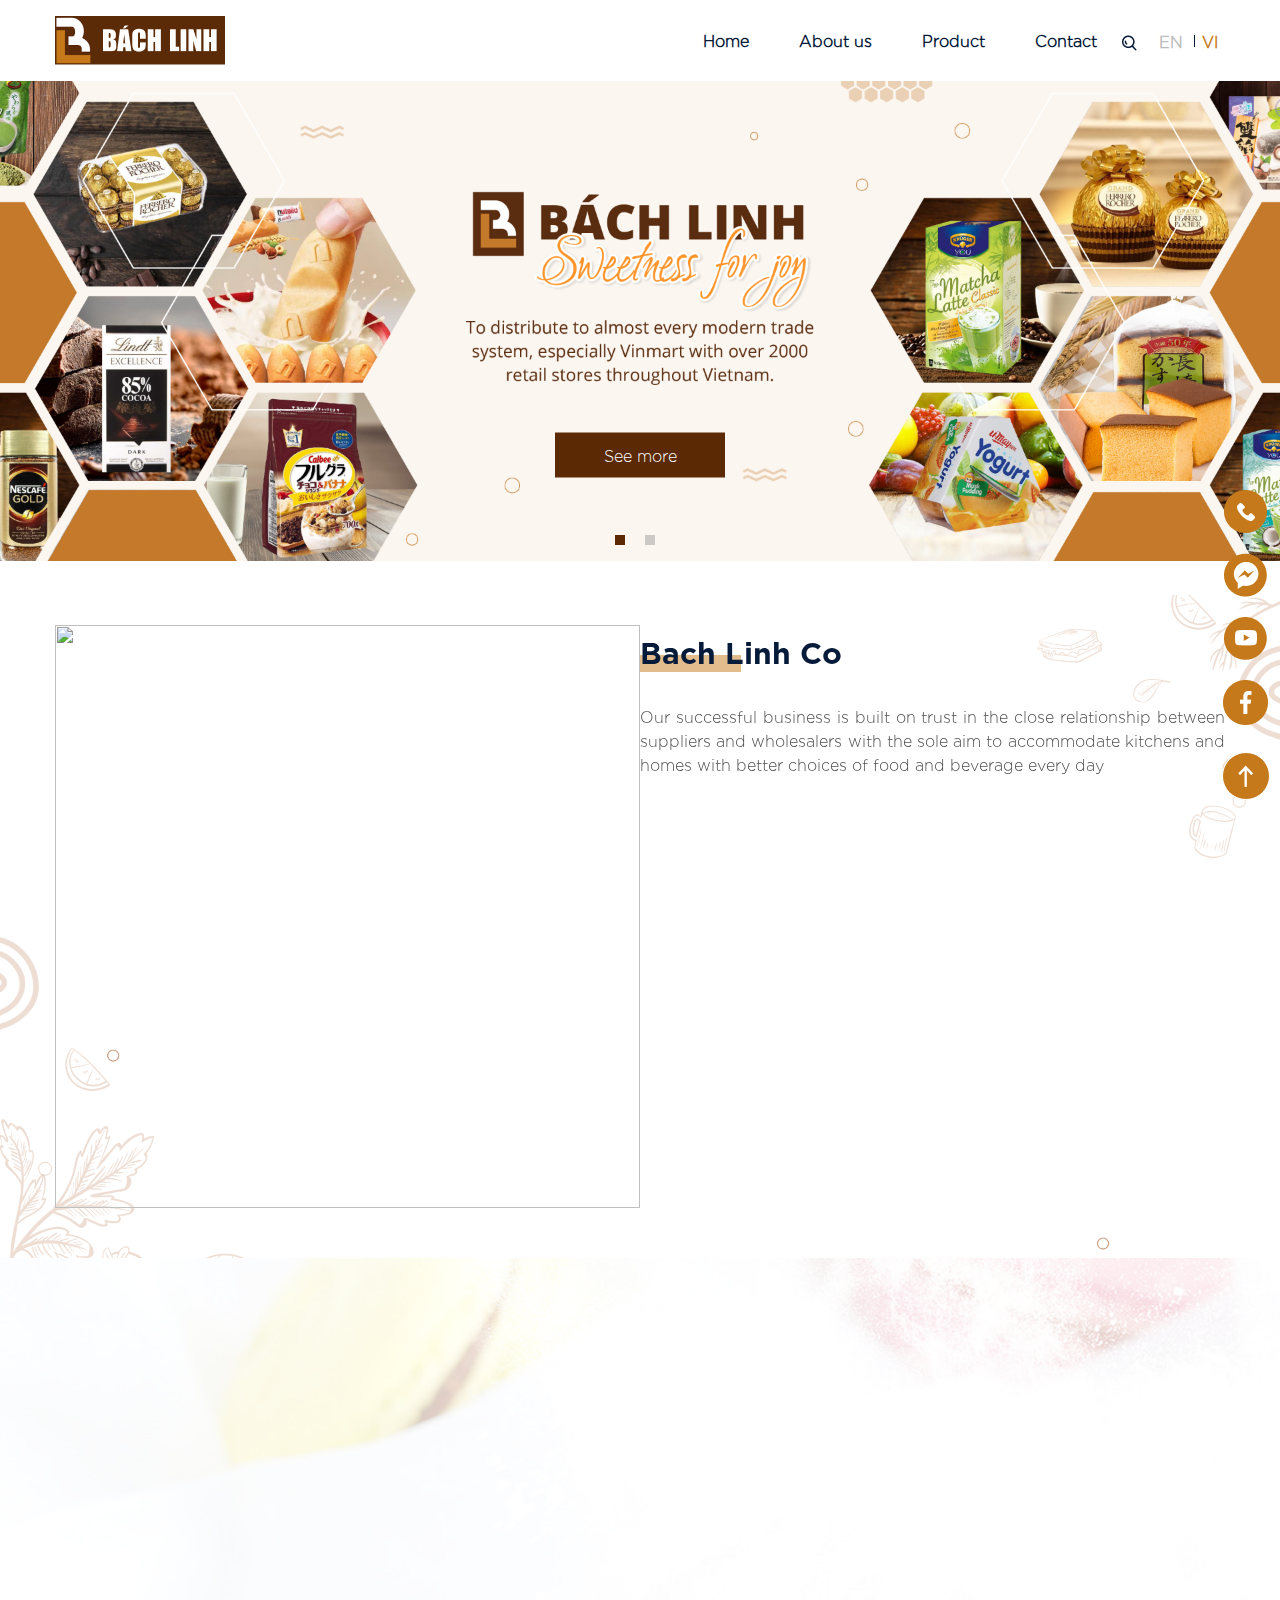
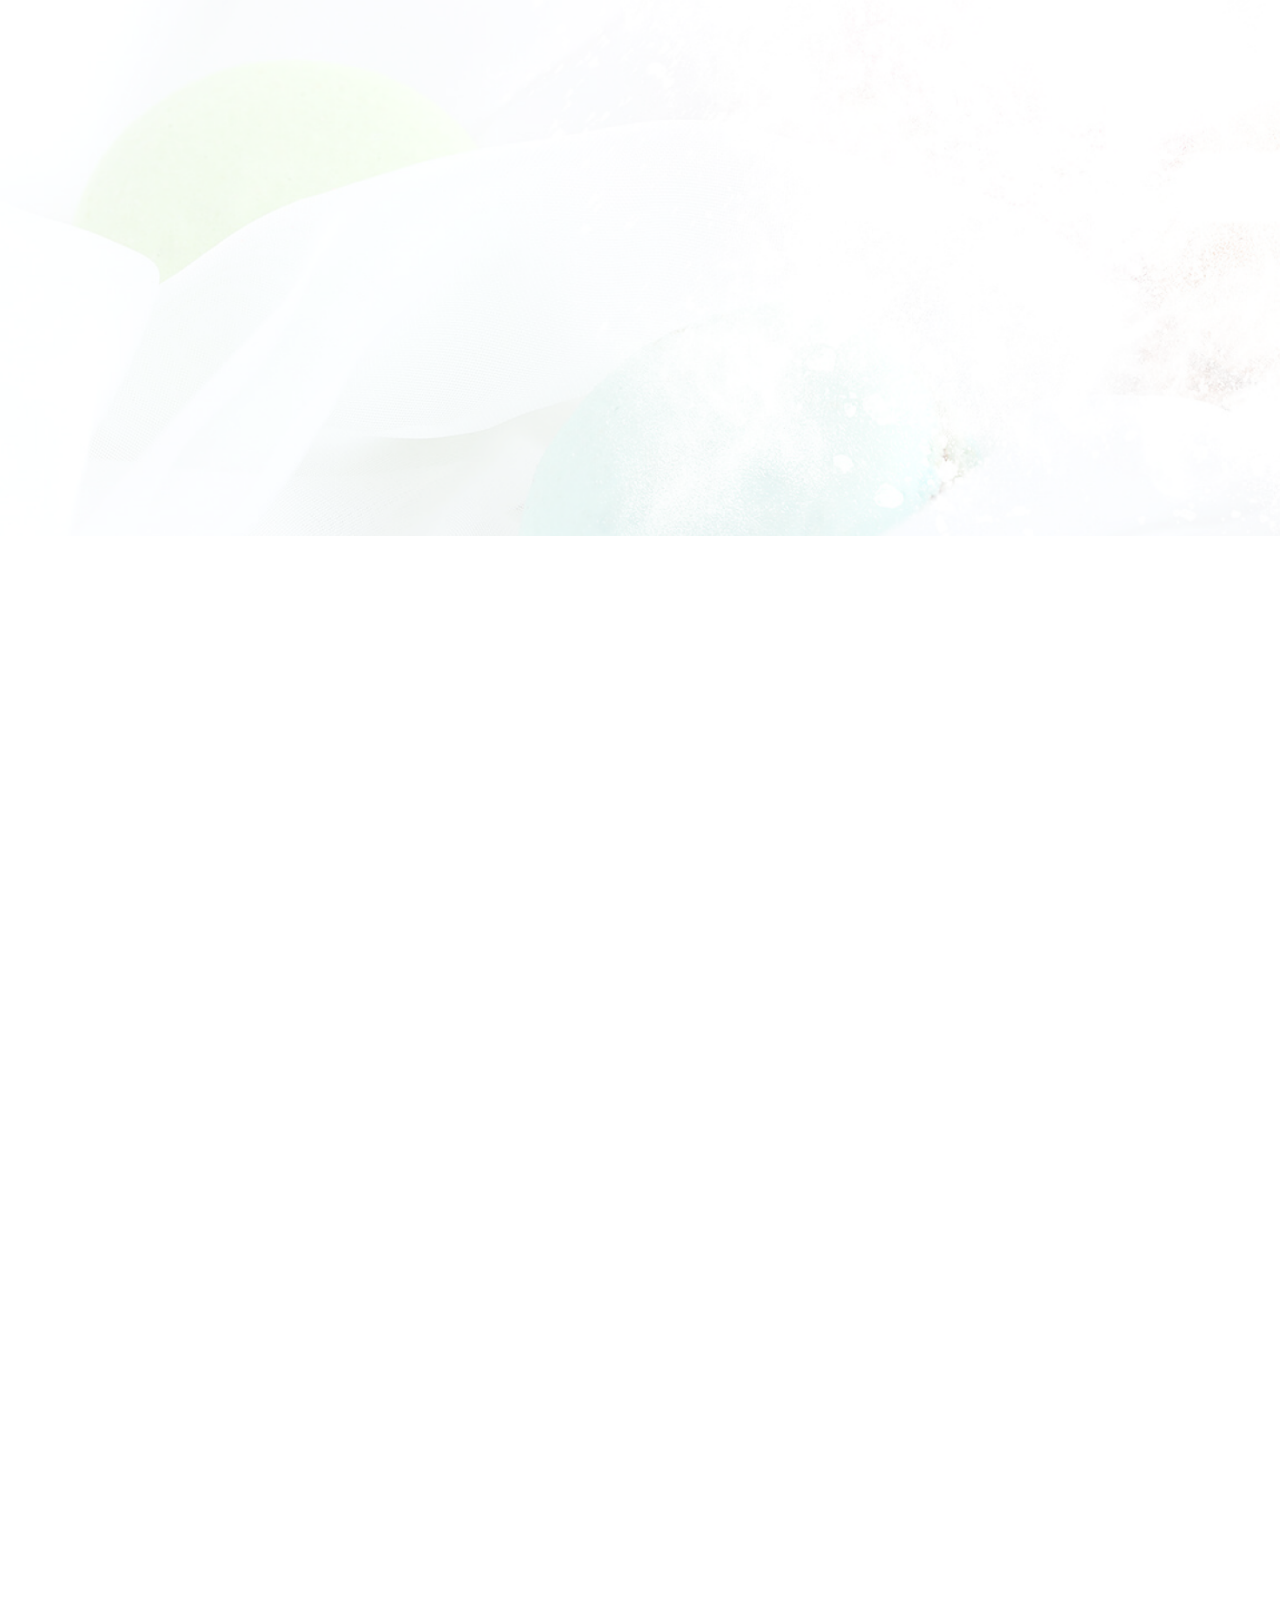
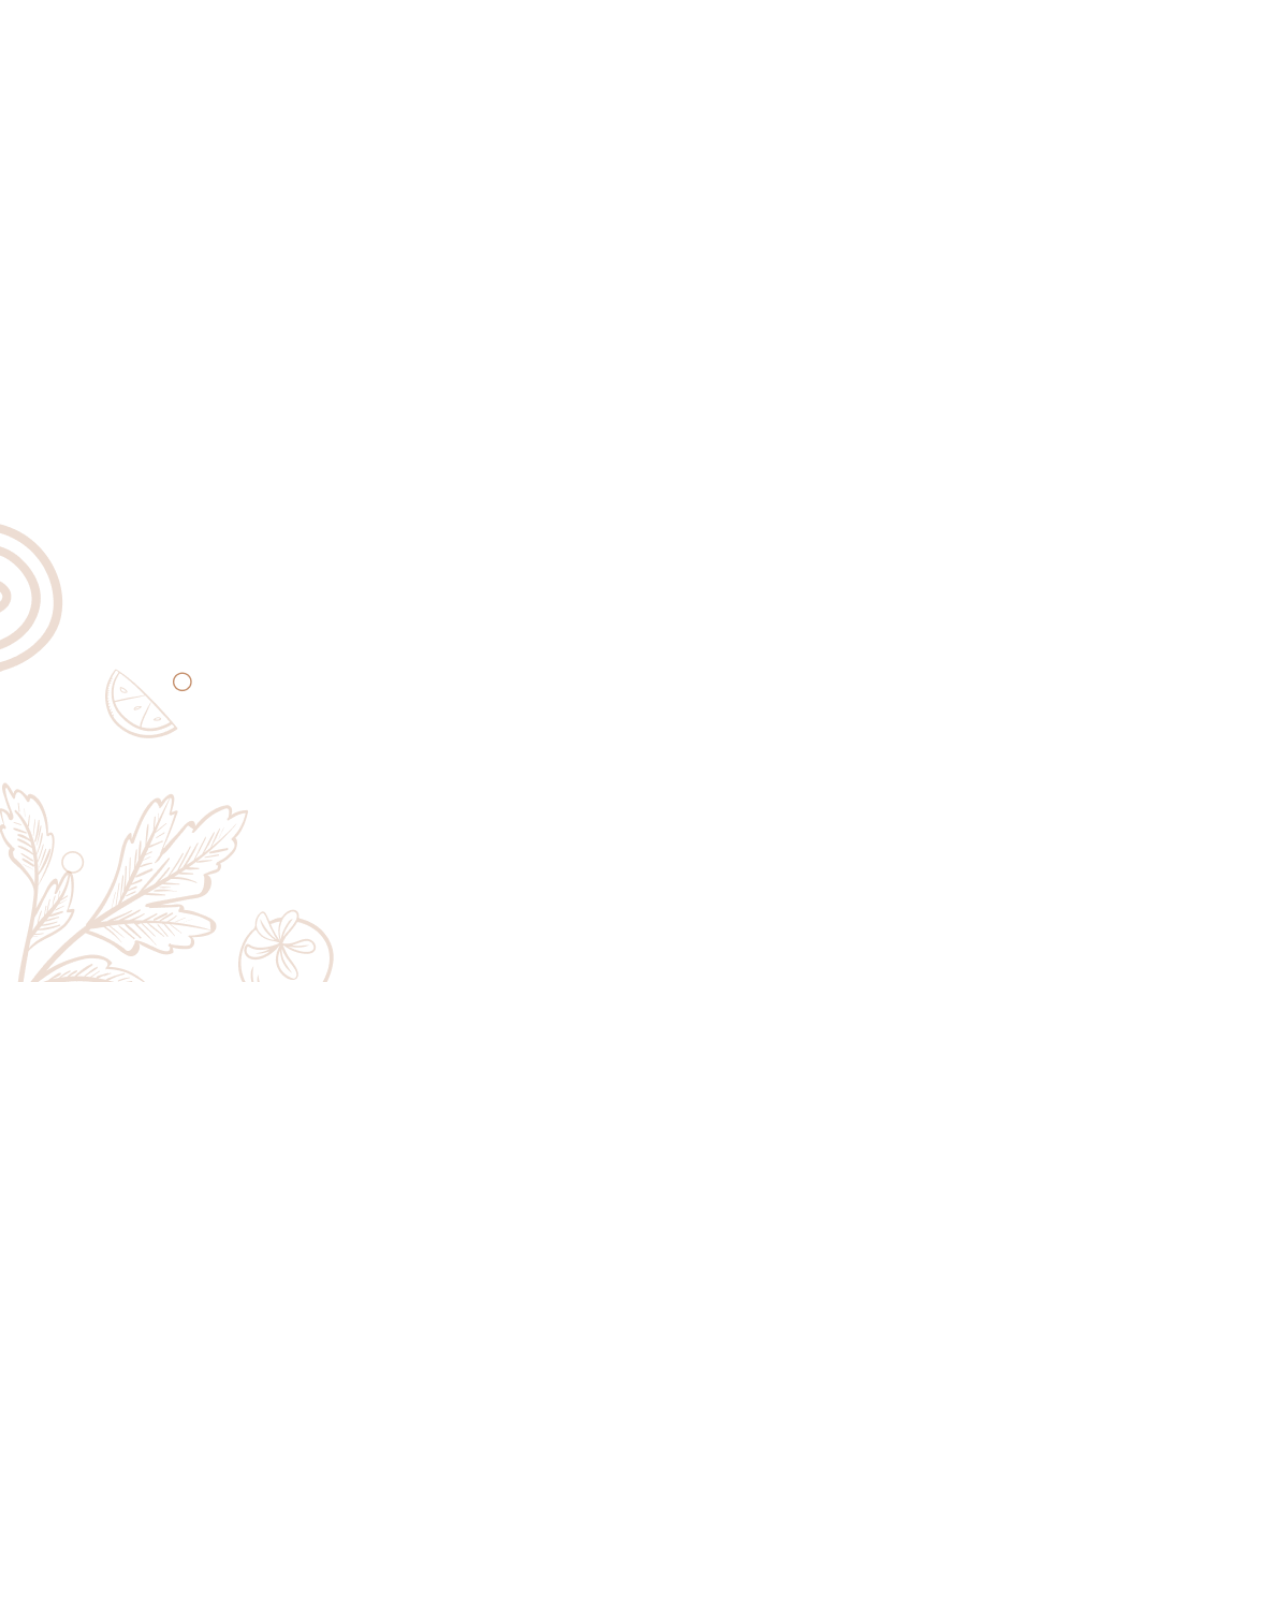
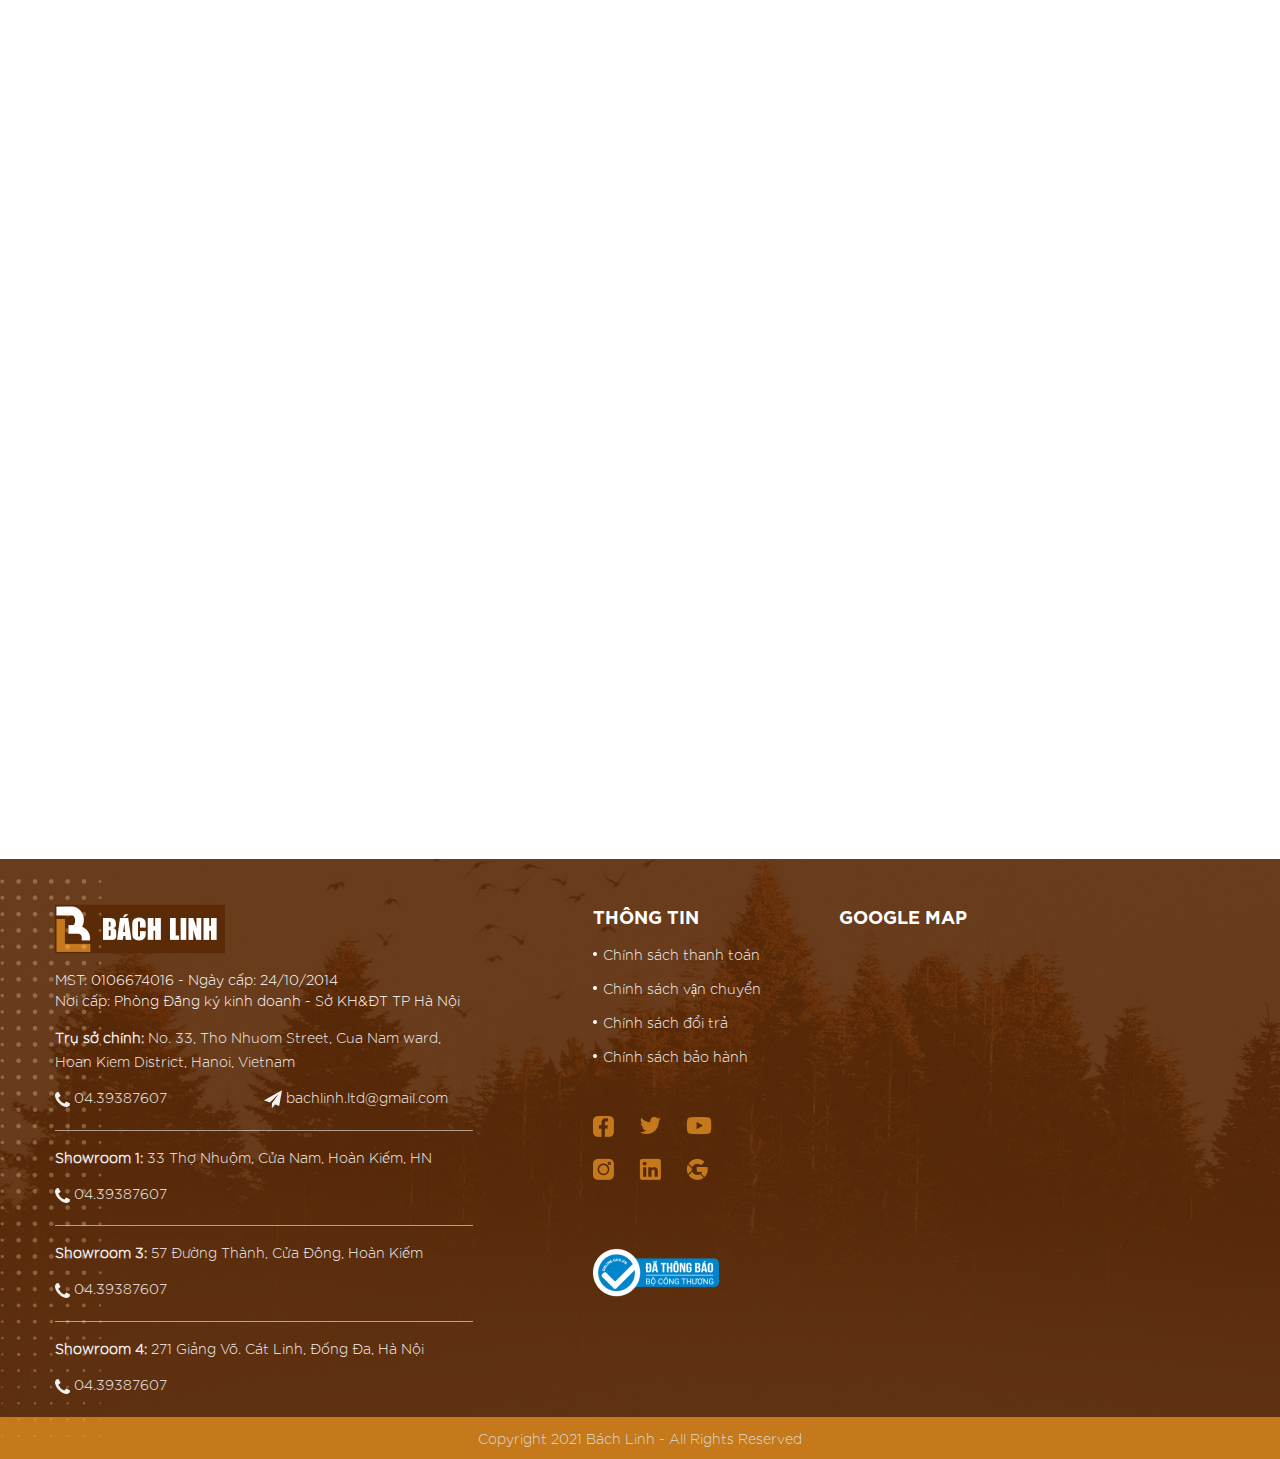
==== commit 27eb4ba6: "bl" ====
--- a/index.html
+++ b/index.html
@@ -113,7 +113,7 @@
                 <img src="./assets/img/Bản-đồ.gif" alt="">
             </div>
 
-            <div class="content_element wow fadeInRight" data-wow-delay="500ms">
+            <div class="content_element">
                 <div class="title_basic" data-aos="fade-zoom-in" data-aos-delay="300" data-aos-easing="ease-in-sine" data-aos-duration="700">
                     <h2><span>Bach Linh Co</span></h2>
                     <p>Our successful business is built on trust in the close relationship between suppliers and wholesalers with the sole aim to accommodate kitchens and homes with better choices of food and beverage every day</p>
@@ -223,7 +223,7 @@
     </div>
 </div>
 
-<div class="site37_html_col0_ourranges wow fadeInUp" data-wow-delay="450ms">
+<div class="site37_html_col0_ourranges">
     <div class="container">
         <div class="row">
             <div class="title_white" data-aos="fade-zoom-in" data-aos-delay="300" data-aos-easing="ease-in-sine" data-aos-duration="700">
@@ -247,7 +247,7 @@
                         </div>
                         <div class="item">
                             <div class="img">
-                                <img src="./assets/img/s1.png" alt="">
+                                <img src="./assets/img/ss2.png" alt="">
                             </div>
                             <div class="category">
                                 <p> Sweets </p>
@@ -258,7 +258,7 @@
                         </div>
                         <div class="item">
                             <div class="img">
-                                <img src="./assets/img/s1.png" alt="">
+                                <img src="./assets/img/ss1.png" alt="">
                             </div>
                             <div class="category">
                                 <p> Sweets </p>
@@ -269,7 +269,7 @@
                         </div>
                         <div class="item">
                             <div class="img">
-                                <img src="./assets/img/s1.png" alt="">
+                                <img src="./assets/img/ss2.png" alt="">
                             </div>
                             <div class="category">
                                 <p> Sweets </p>
@@ -350,7 +350,7 @@
     </div>
 </div>
 
-<div class="site37_html_col0_oursupplier wow fadeInUp" data-wow-delay="450ms">
+<div class="site37_html_col0_oursupplier">
     <div class="container">
         <div class="row">
             <div class="title_white" data-aos="fade-zoom-in" data-aos-delay="300" data-aos-easing="ease-in-sine" data-aos-duration="700">
@@ -844,7 +844,7 @@
     </div>
 </div>
 
-<div class="site37_html_col0_ourprivatelable wow fadeInUp" data-wow-delay="450ms">
+<div class="site37_html_col0_ourprivatelable">
     <div class="container">
         <div class="row">
             <div class="title_white" data-aos="fade-zoom-in" data-aos-delay="300" data-aos-easing="ease-in-sine" data-aos-duration="700">
@@ -888,7 +888,7 @@
 </div>
 
 
-<div class="site37_html_col0_shopnow wow fadeInUp" data-wow-delay="450ms">
+<div class="site37_html_col0_shopnow">
     <div class="container">
         <div class="row">
             <div class="shopnow_element" data-aos="fade-down" data-aos-delay="300" data-aos-easing="ease-in-sine" data-aos-duration="700">
@@ -974,15 +974,6 @@
 </div>
 
 
-
-
-
-
-
-
-
-
-
 <div class="site35_icon_col12_iconlienhe">
     <a href="#" class="zalo-btn"><img src="./assets/img/tphone.png" alt=""></a>
     <a href="#" class="zalo-btn"><img src="./assets/img/tmess.png" alt=""></a>
@@ -997,94 +988,12 @@
 <script type="text/javascript" src="./assets/js/aos.js"></script>
 <script type="text/javascript" src="./assets/js/custrom-tr.js"></script>
 <script type="text/javascript" src="./assets/js/jquery.maphilight.min.js"></script>
-
-<style type="text/css">
-        path.eu {
-            fill: rgb(54, 164, 223) !important;
-        }
-        path.eu:hover {
-            cursor: pointer;
-        }
-
-        path.cn {
-            fill: rgb(240, 121, 30) !important;
-        }
-        path.cn:hover {
-            cursor: pointer;
-        }
-
-        path.tw {
-            fill: rgb(237, 64, 130) !important;
-        }
-        path.tw:hover {
-            cursor: pointer;
-        }
-
-        path.jp {
-            fill: rgb(44, 226, 50) !important;
-        }
-        path.jp:hover {
-            cursor: pointer;
-        }
-
-        .eu.active {
-            fill: rgb(255, 166, 0) !important;
-        }
-
-        .cn.active {
-            fill: rgb(255, 166, 0) !important;
-        }
-
-        .tw.active {
-            fill: rgb(255, 166, 0) !important;
-        }
-
-        .jp.active {
-            fill: rgb(255, 166, 0) !important;
-        }
-    </style>
-
+<script src="./assets/js/jquery.resizeOnApproach.1.0.min.js"></script> 
 
 <script>
-
-    $('.land.eu').click(function(){
-        if($('.box_item').hasClass('home')) { 
-           $('.home').addClass('active');
-           $('.menu1').removeClass('active');
-           $('.menu2').removeClass('active');
-           $('.menu3').removeClass('active');
-        }
-    });
-
-    $('.land.cn').click(function(){
-        if($('.box_item').hasClass('menu1')) { 
-           $('.menu1').addClass('active');
-           $('.home').removeClass('active');
-           $('.menu2').removeClass('active');
-           $('.menu3').removeClass('active');
-        }
-    });
-
-    $('.land.tw').click(function(){
-        if($('.box_item').hasClass('menu2')) { 
-           $('.menu2').addClass('active');
-           $('.home').removeClass('active');
-           $('.menu1').removeClass('active');
-           $('.menu3').removeClass('active');
-        }
-    });
-
-    $('.land.jp').click(function(){
-        if($('.box_item').hasClass('menu3')) { 
-           $('.menu3').addClass('active');
-           $('.home').removeClass('active');
-           $('.menu2').removeClass('active');
-           $('.menu1').removeClass('active');
-        }
-    });
-
-
+    AOS.init(); 
 </script>
+
 
 </body>
 </html>
--- a/assets/css/style-tr.css
+++ b/assets/css/style-tr.css
@@ -1072,6 +1072,9 @@
   position: absolute;
   z-index: -1;
 }
+.site37_html_col0_ourranges .title_white {
+  margin-bottom: 80px;
+}
 .site37_html_col0_ourranges .title_white h2 {
   font-family: SVN-Gotham Bold;
   font-style: normal;
@@ -1112,7 +1115,6 @@
   padding: 25px;
   background-image: url(./../img/bg4.png);
   background-size: cover;
-  margin-top: 80px;
 }
 .site37_html_col0_ourranges .category_element .box_slider_for {
   width: 50%;
@@ -1864,6 +1866,9 @@
   background-size: cover;
   padding: 105px 0 115px 0;
 }
+.site37_html_col0_oursupplier .title_white {
+  margin-bottom: 88px;
+}
 .site37_html_col0_oursupplier .title_white h2 {
   font-family: SVN-Gotham Bold;
   font-style: normal;
@@ -1889,7 +1894,6 @@
   z-index: -1;
 }
 .site37_html_col0_oursupplier .oursupplier_element {
-  margin-top: 88px;
   background: #FFFFFF;
   border: 1px solid #C5791A;
   -webkit-box-sizing: border-box;
@@ -2077,6 +2081,54 @@
   transition: 0.5s;
 }
 
+path.eu {
+  fill: #36a4df !important;
+}
+
+path.eu:hover {
+  cursor: pointer;
+}
+
+path.cn {
+  fill: #f0791e !important;
+}
+
+path.cn:hover {
+  cursor: pointer;
+}
+
+path.tw {
+  fill: #ed4082 !important;
+}
+
+path.tw:hover {
+  cursor: pointer;
+}
+
+path.jp {
+  fill: #2ce232 !important;
+}
+
+path.jp:hover {
+  cursor: pointer;
+}
+
+.eu.active {
+  fill: #ffa600 !important;
+}
+
+.cn.active {
+  fill: #ffa600 !important;
+}
+
+.tw.active {
+  fill: #ffa600 !important;
+}
+
+.jp.active {
+  fill: #ffa600 !important;
+}
+
 @media screen and (max-width: 1400px) {
   .site37_html_col0_oursupplier .title_white h2 {
     font-size: 30px;
